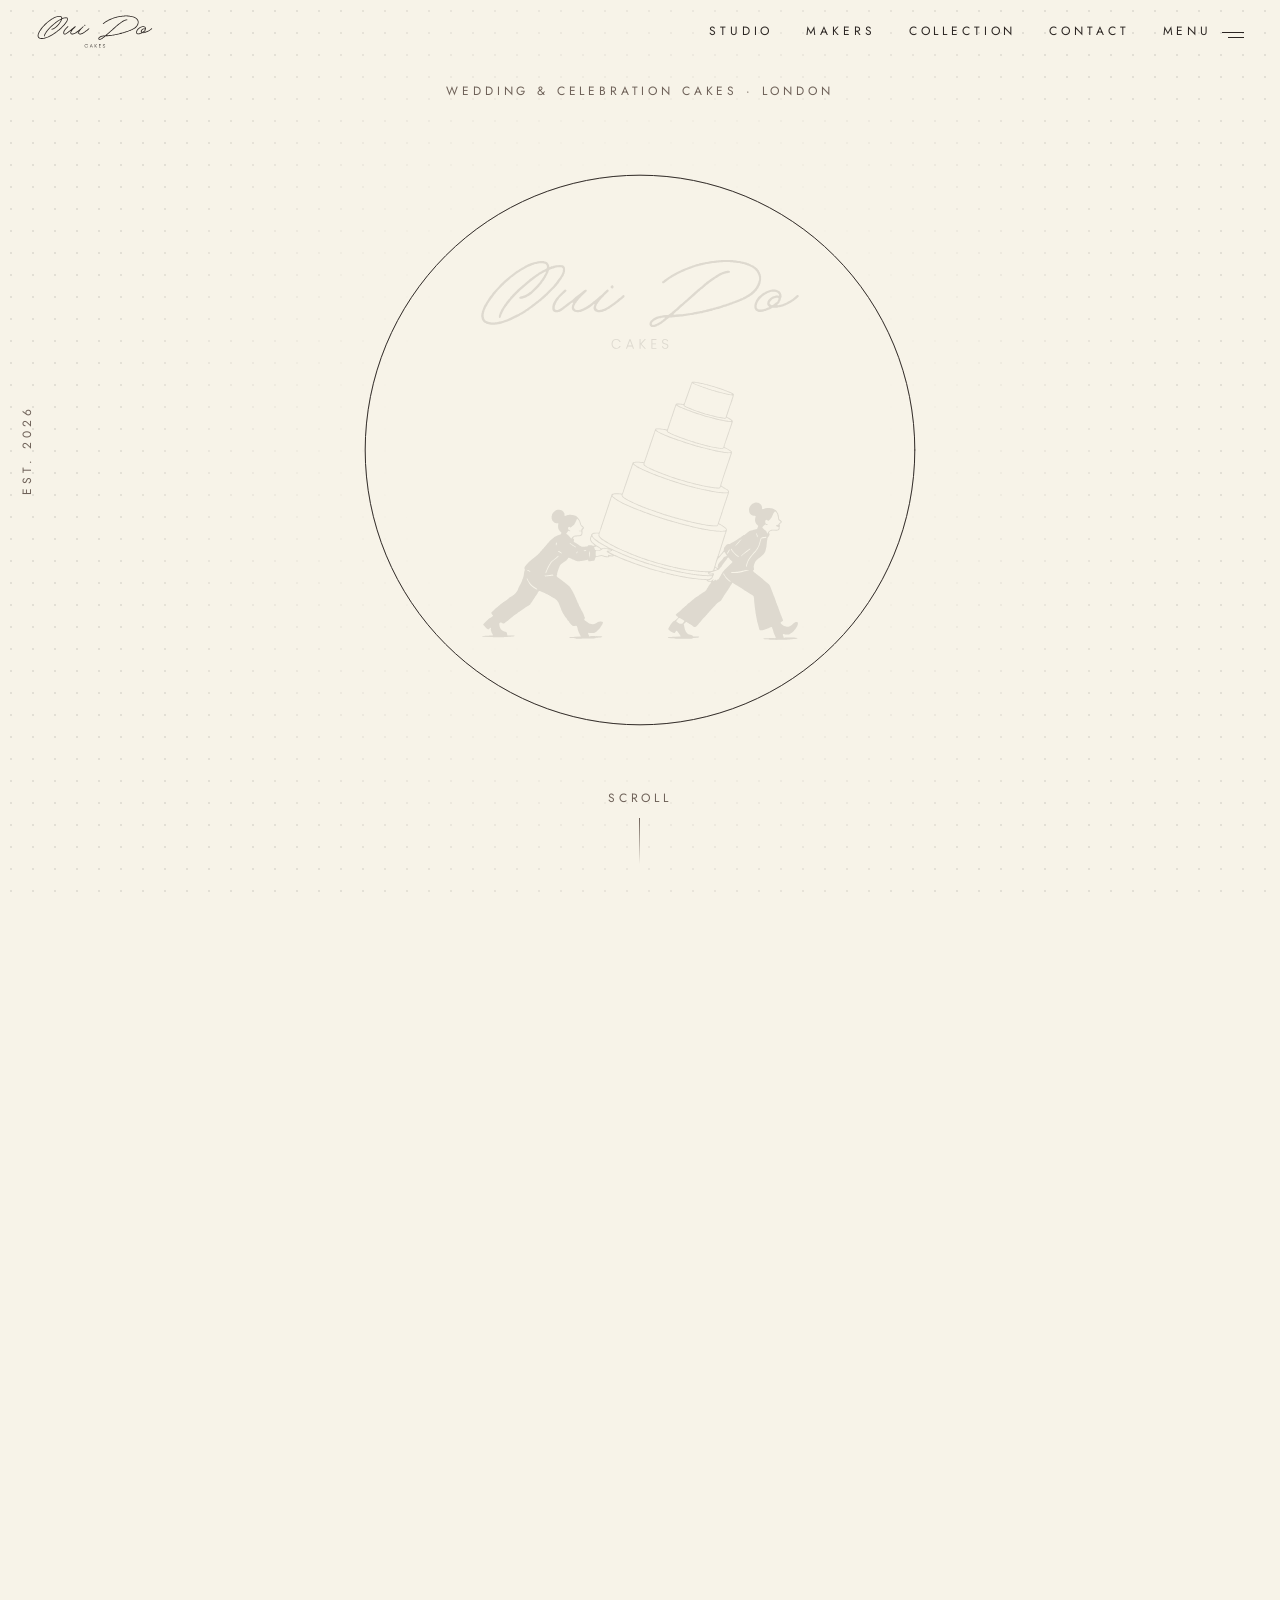
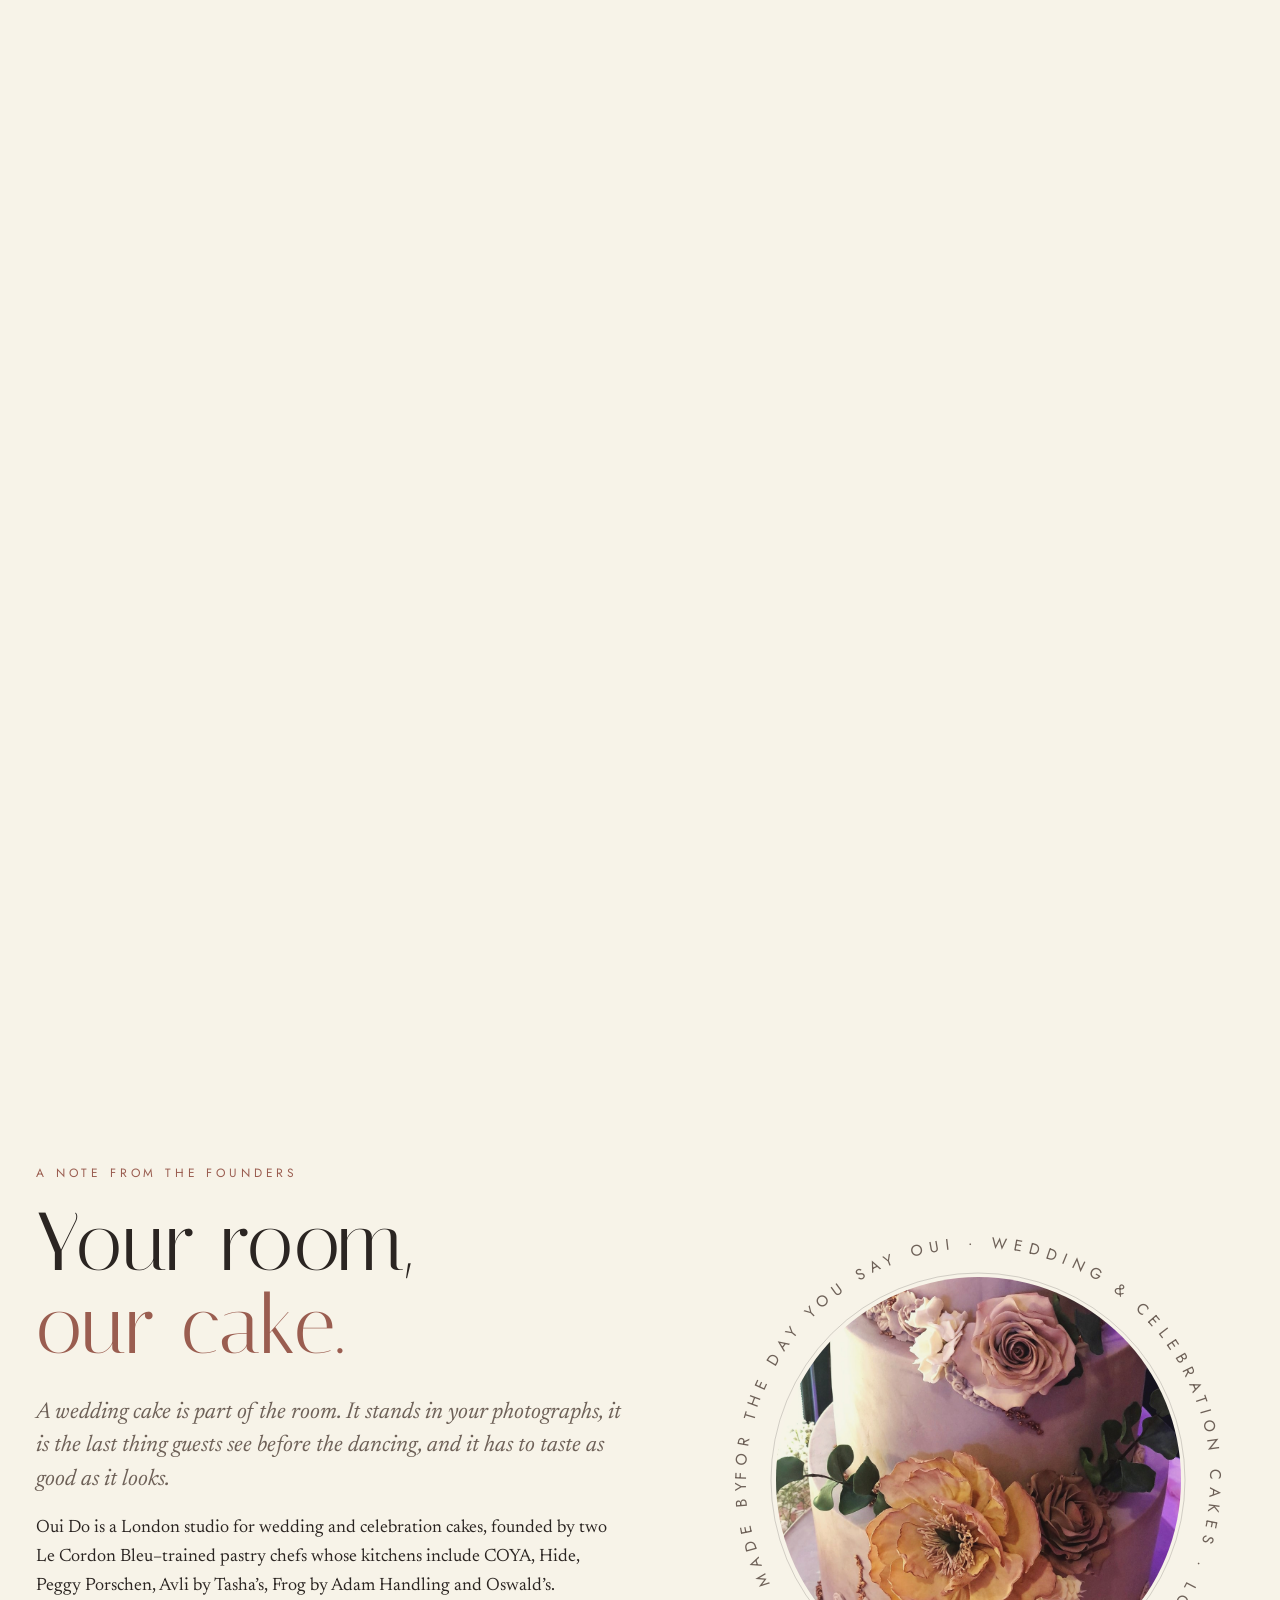
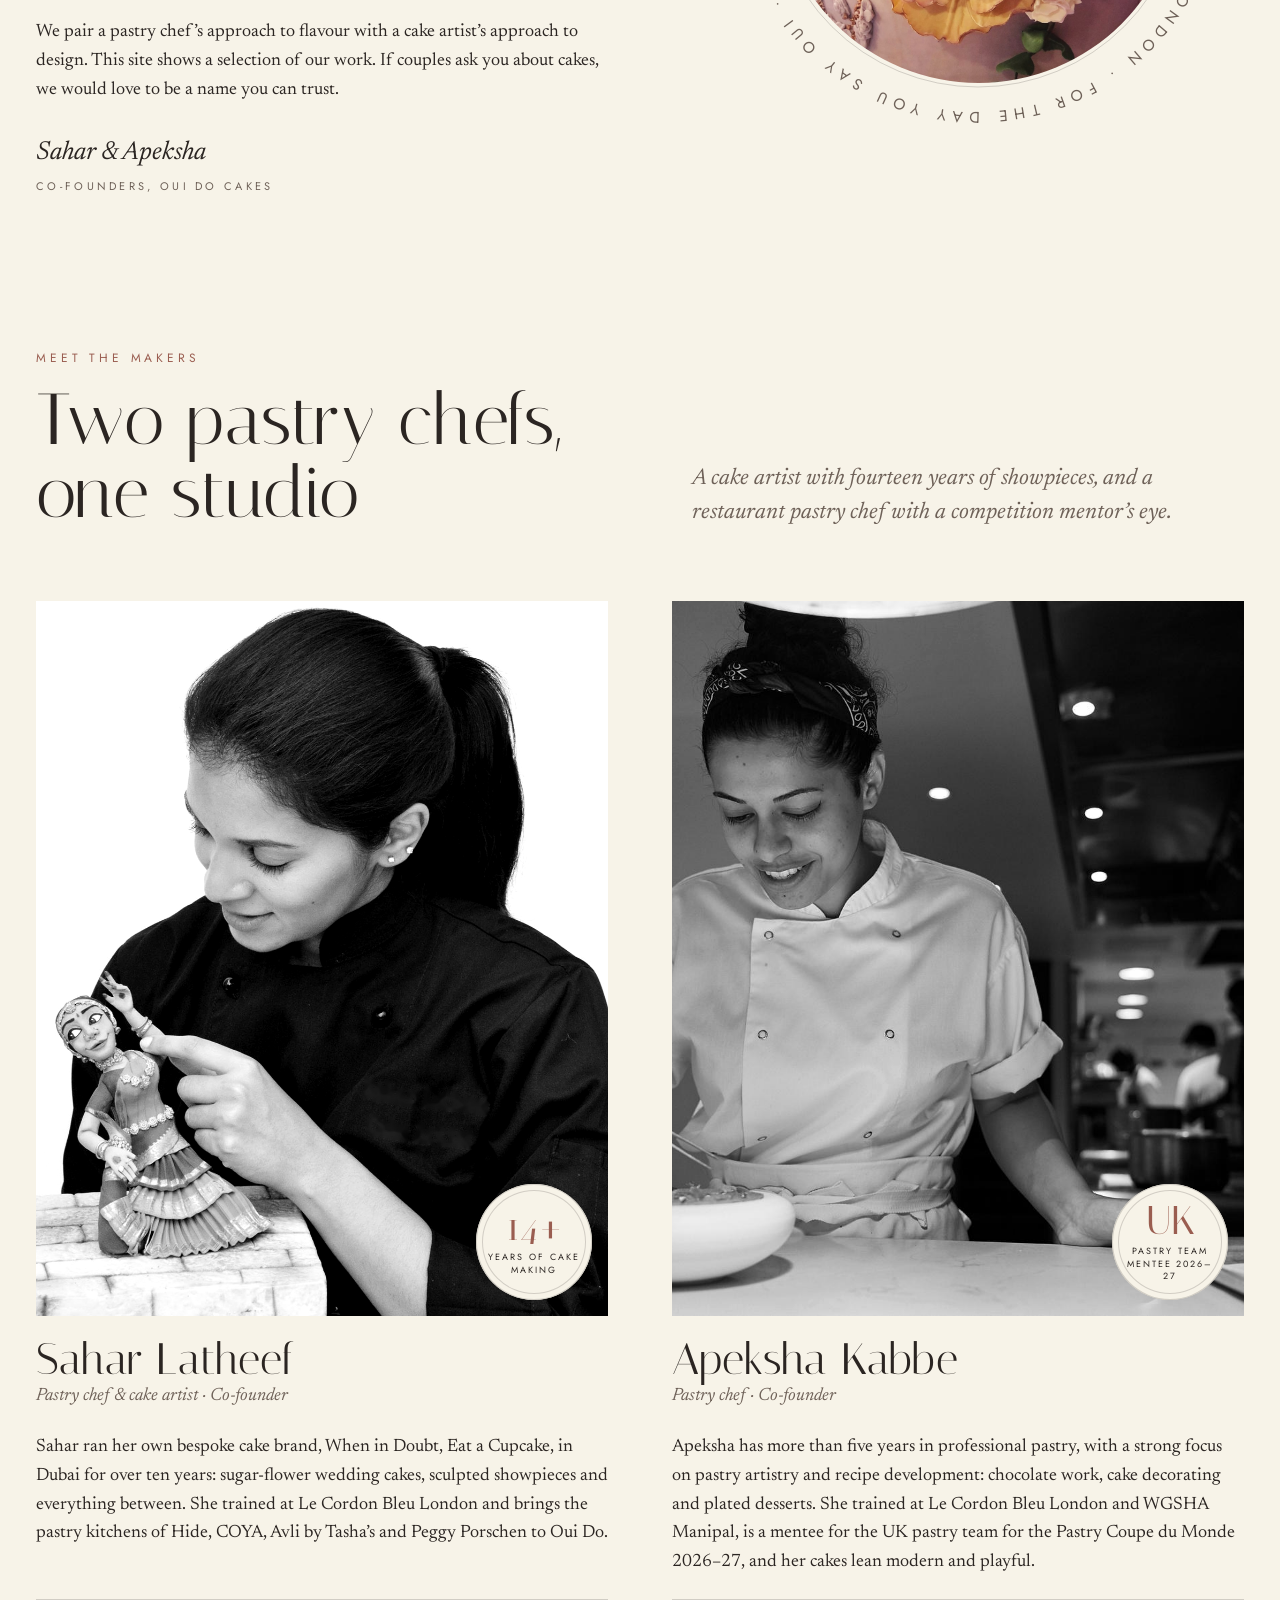
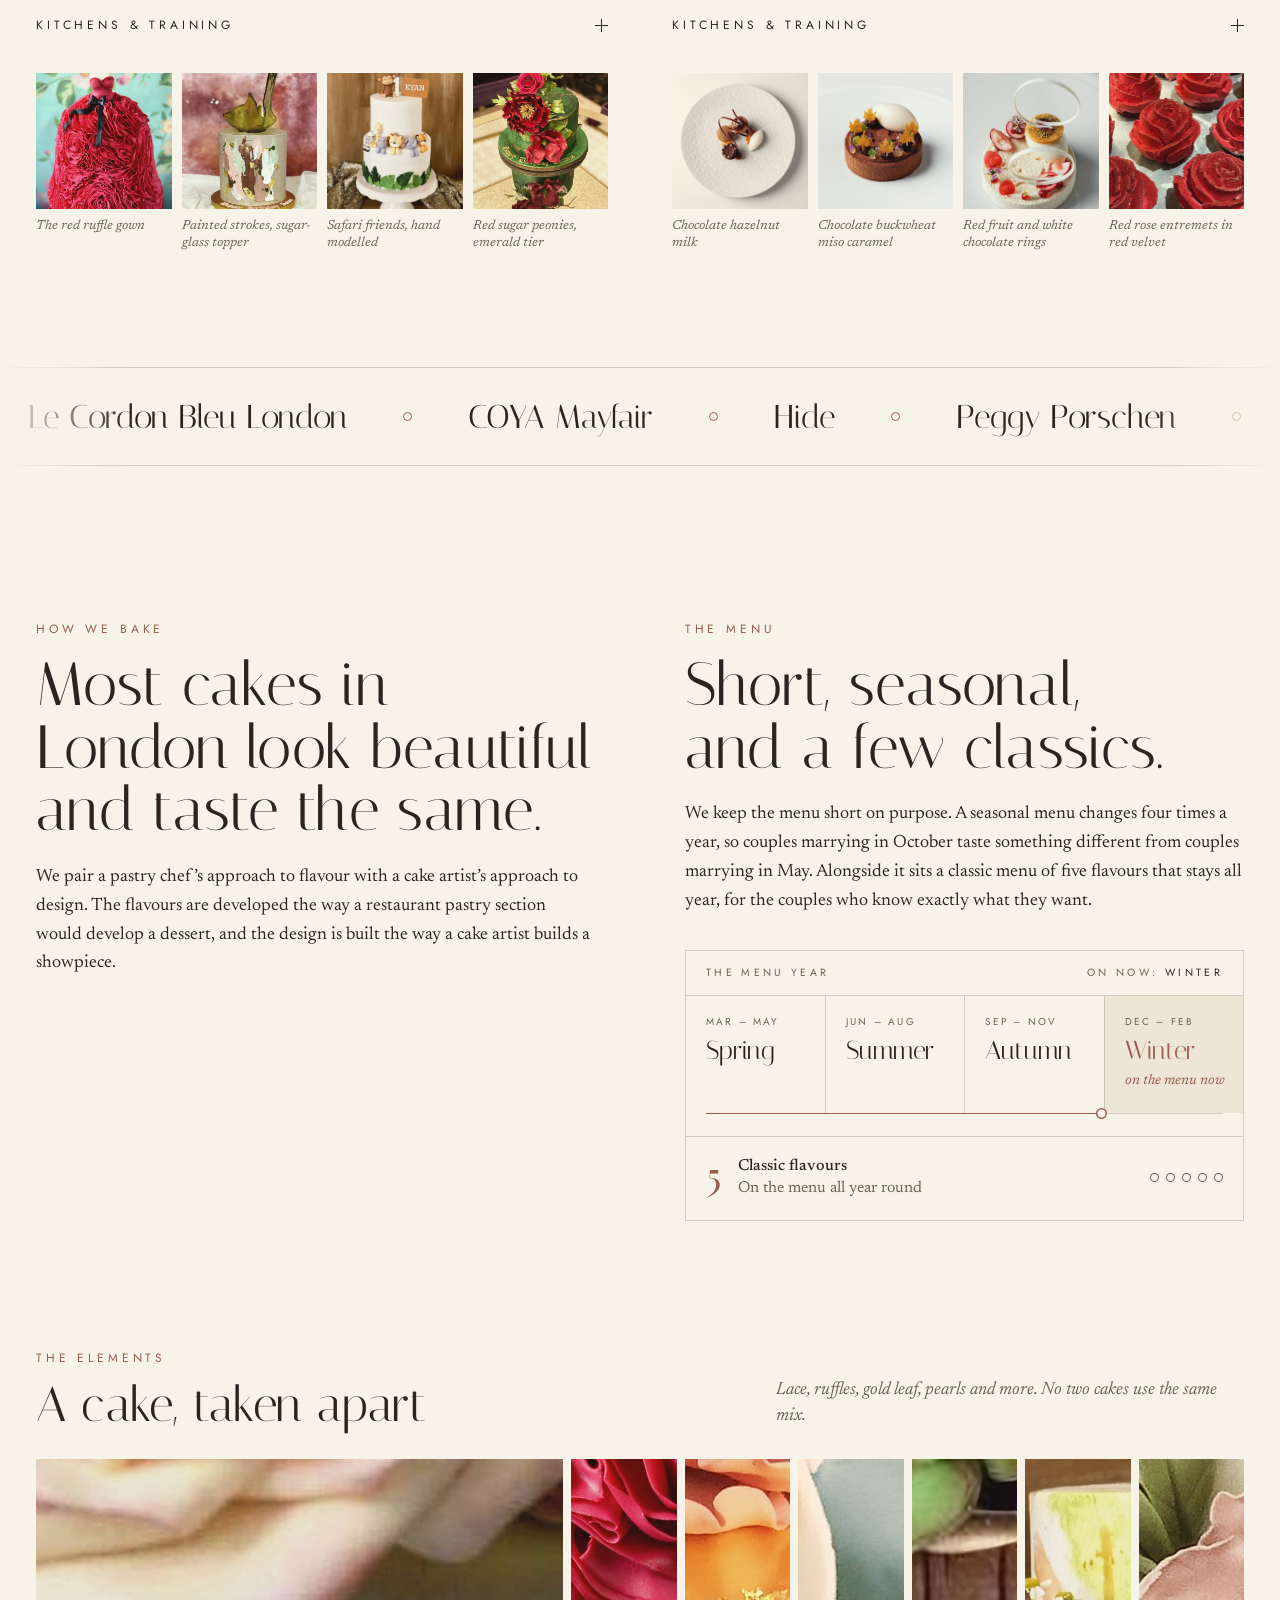
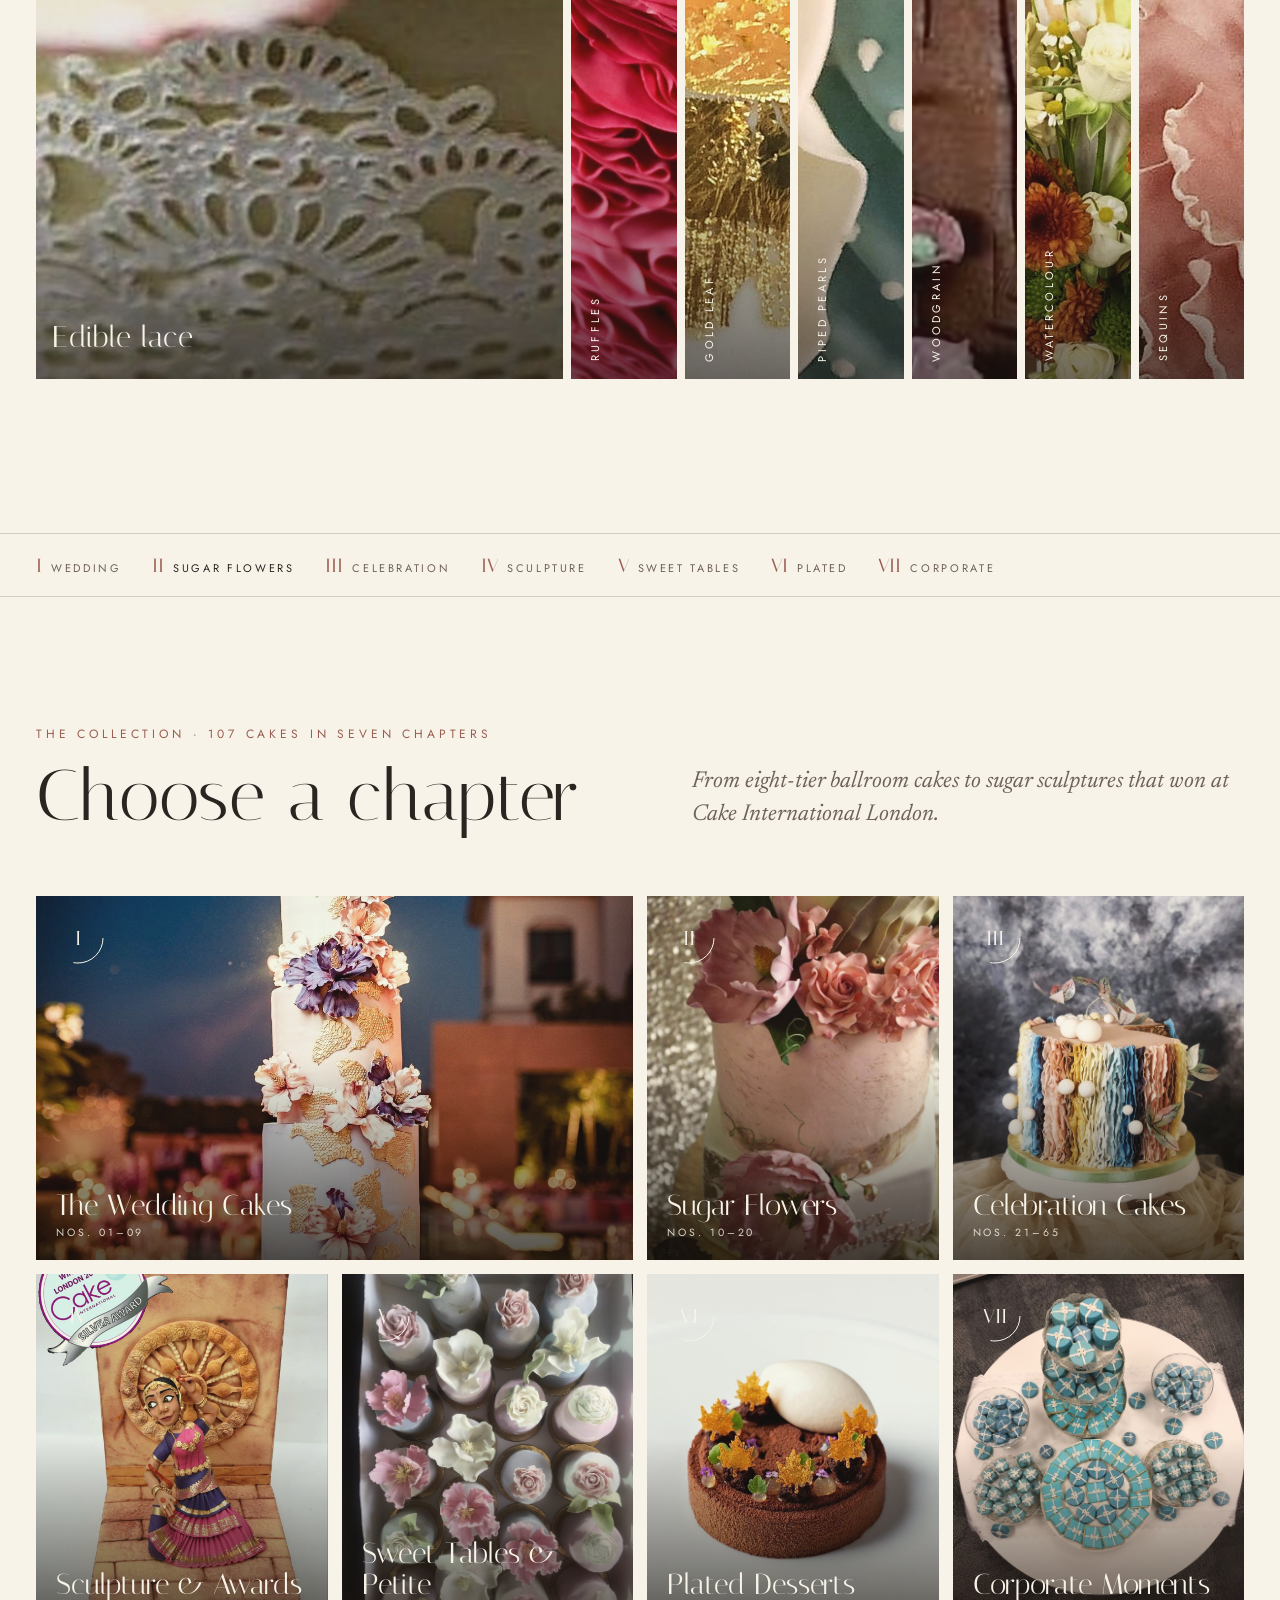
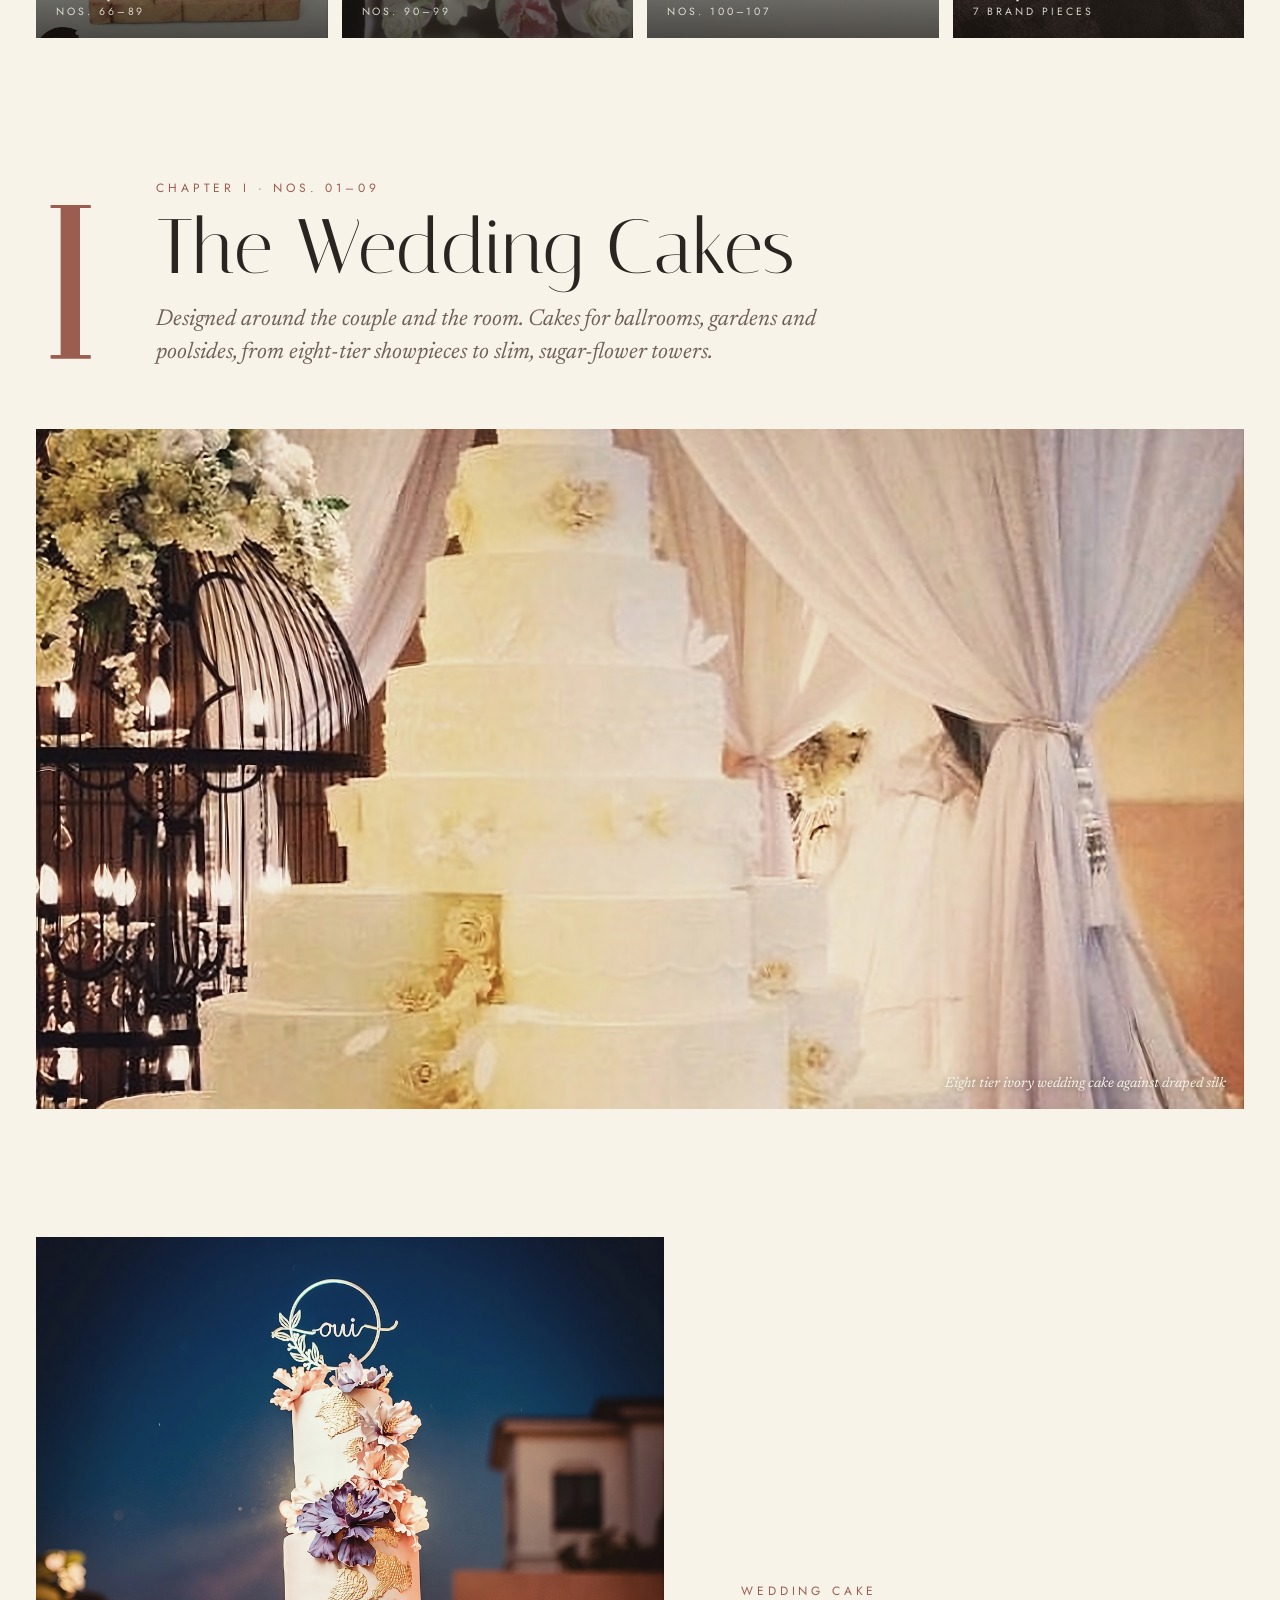
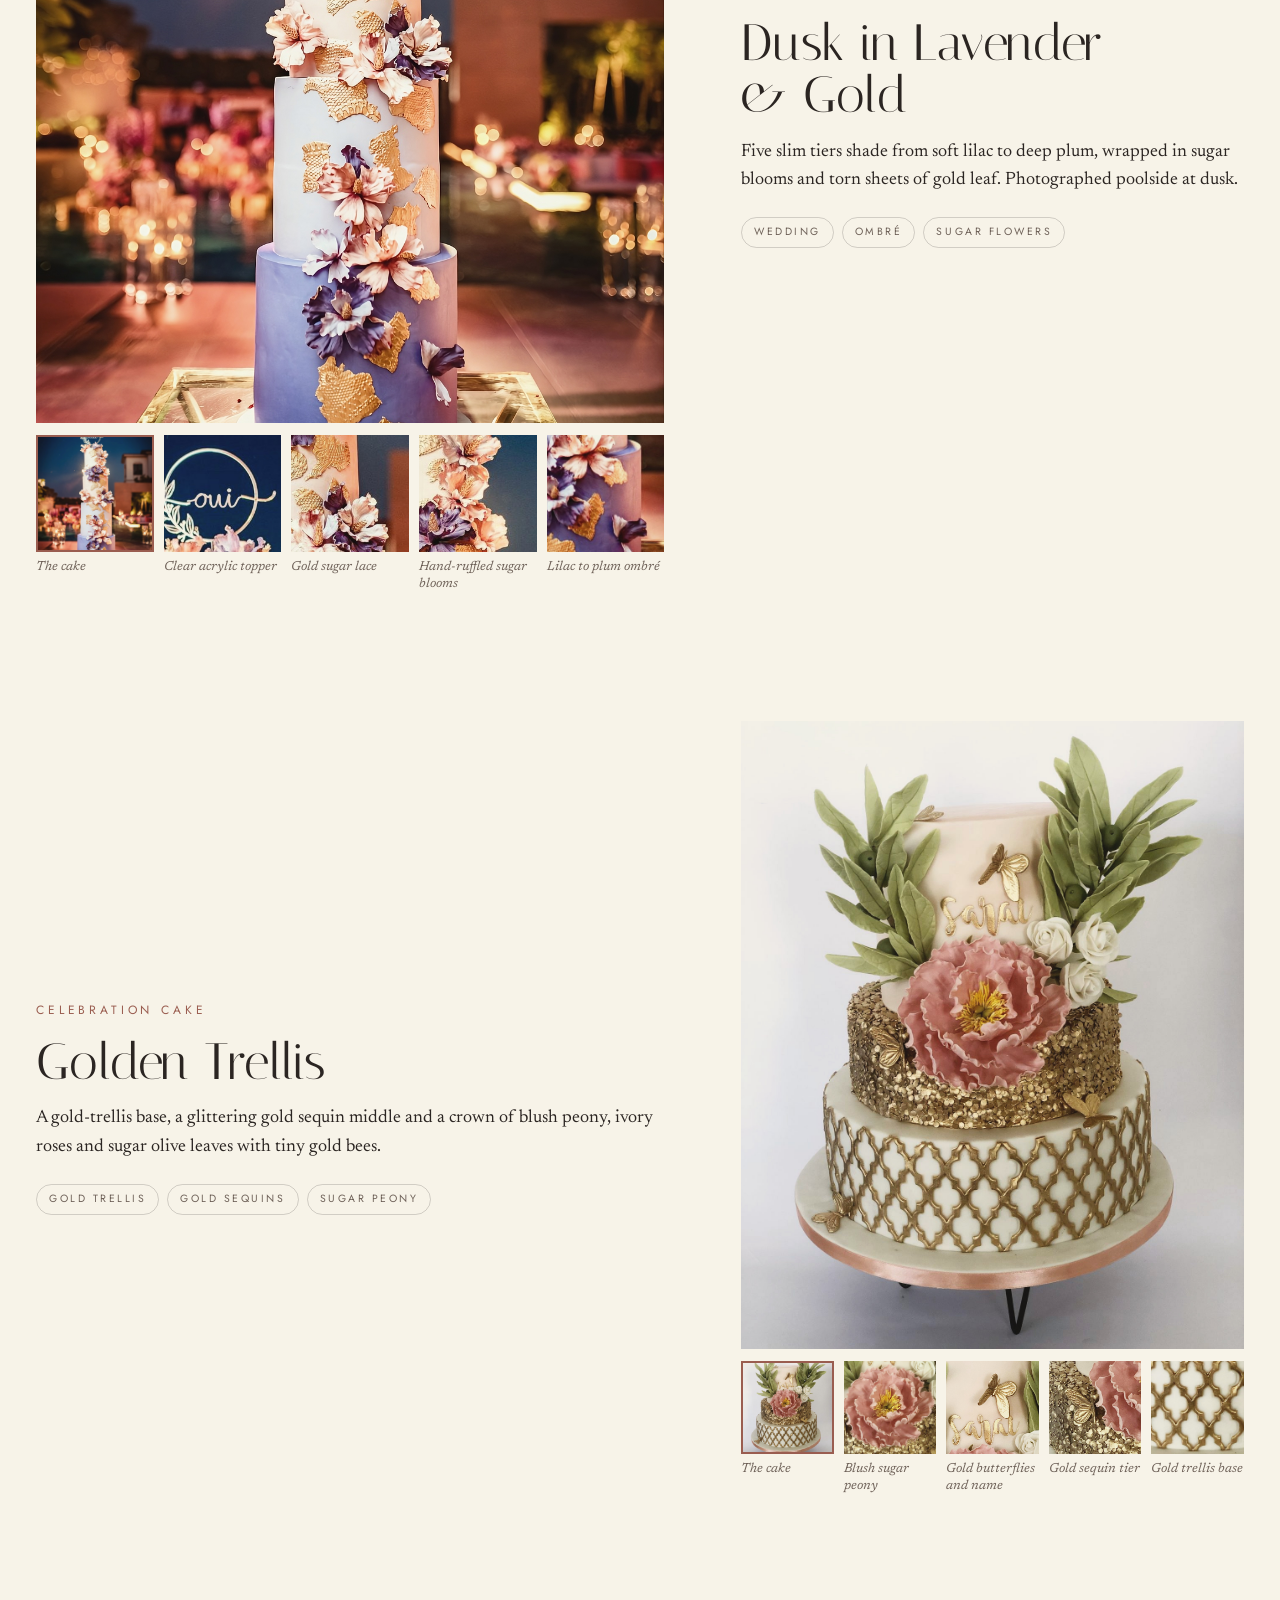
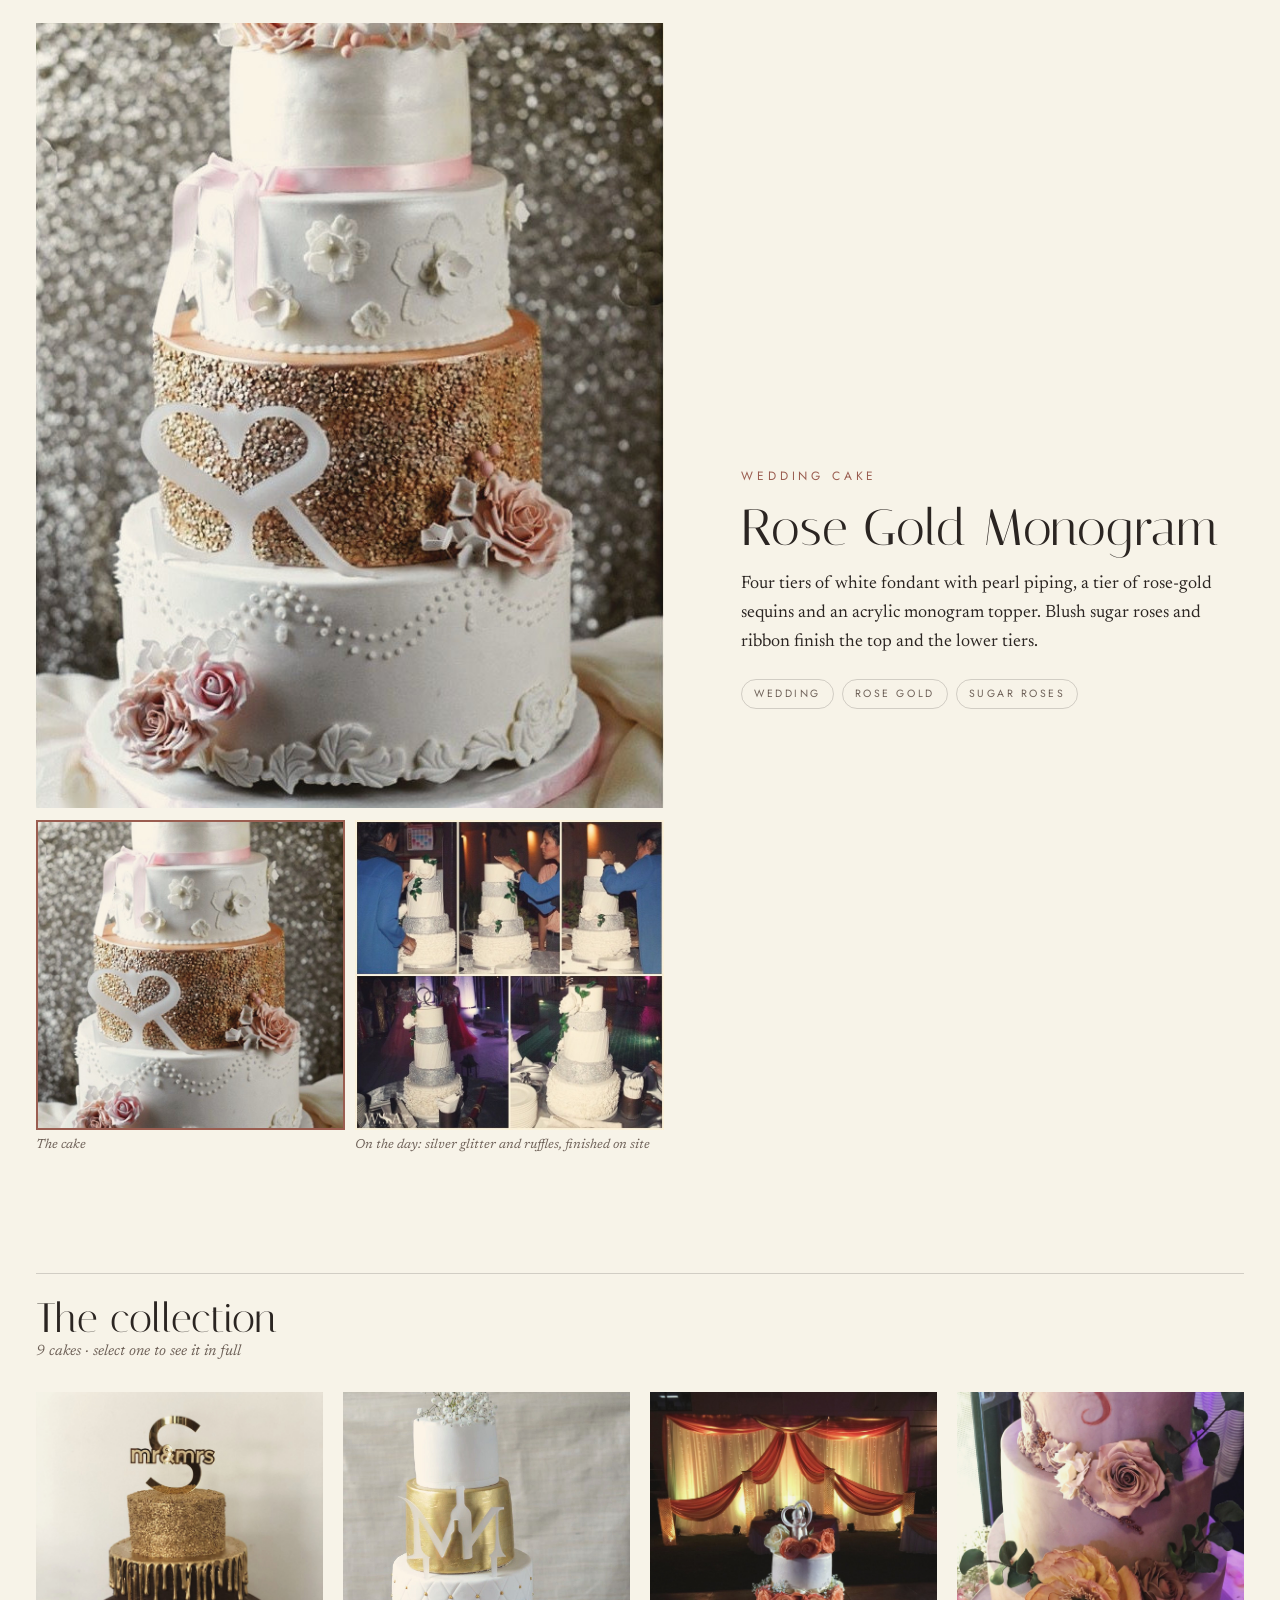
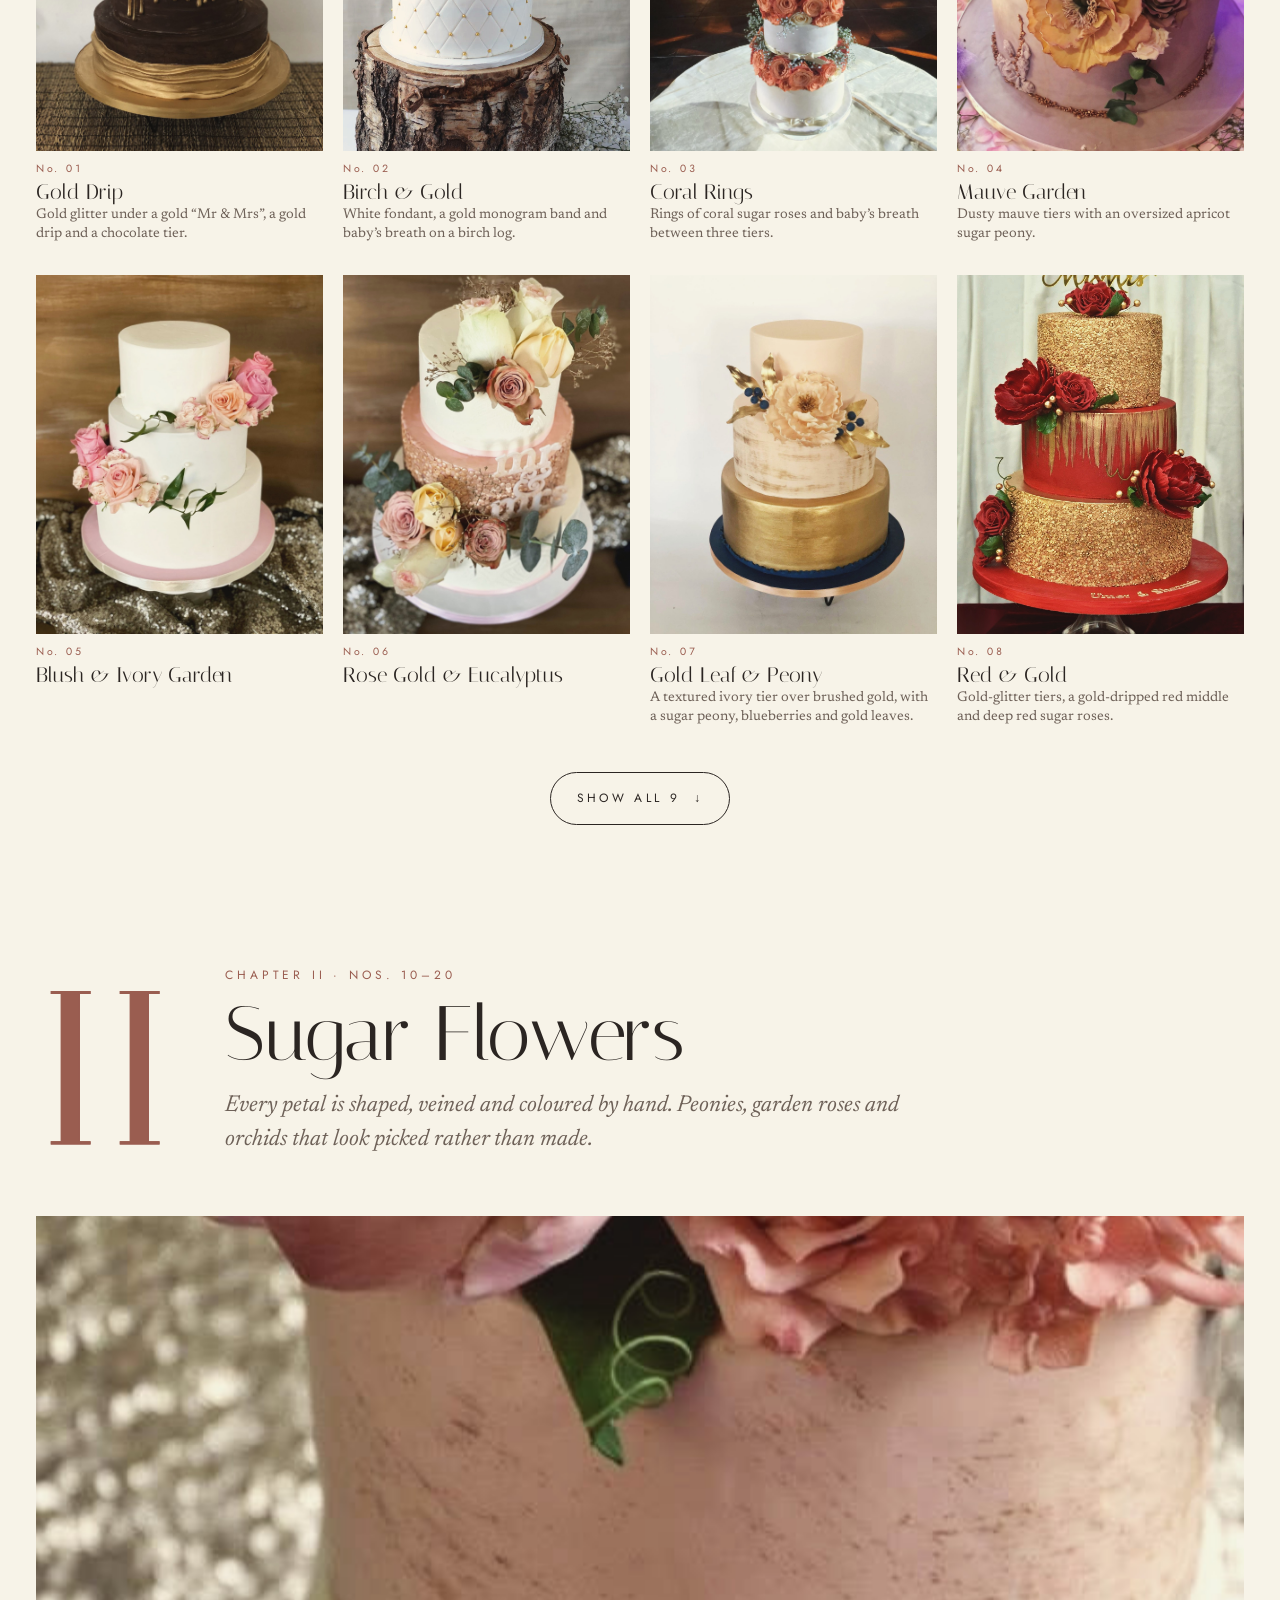
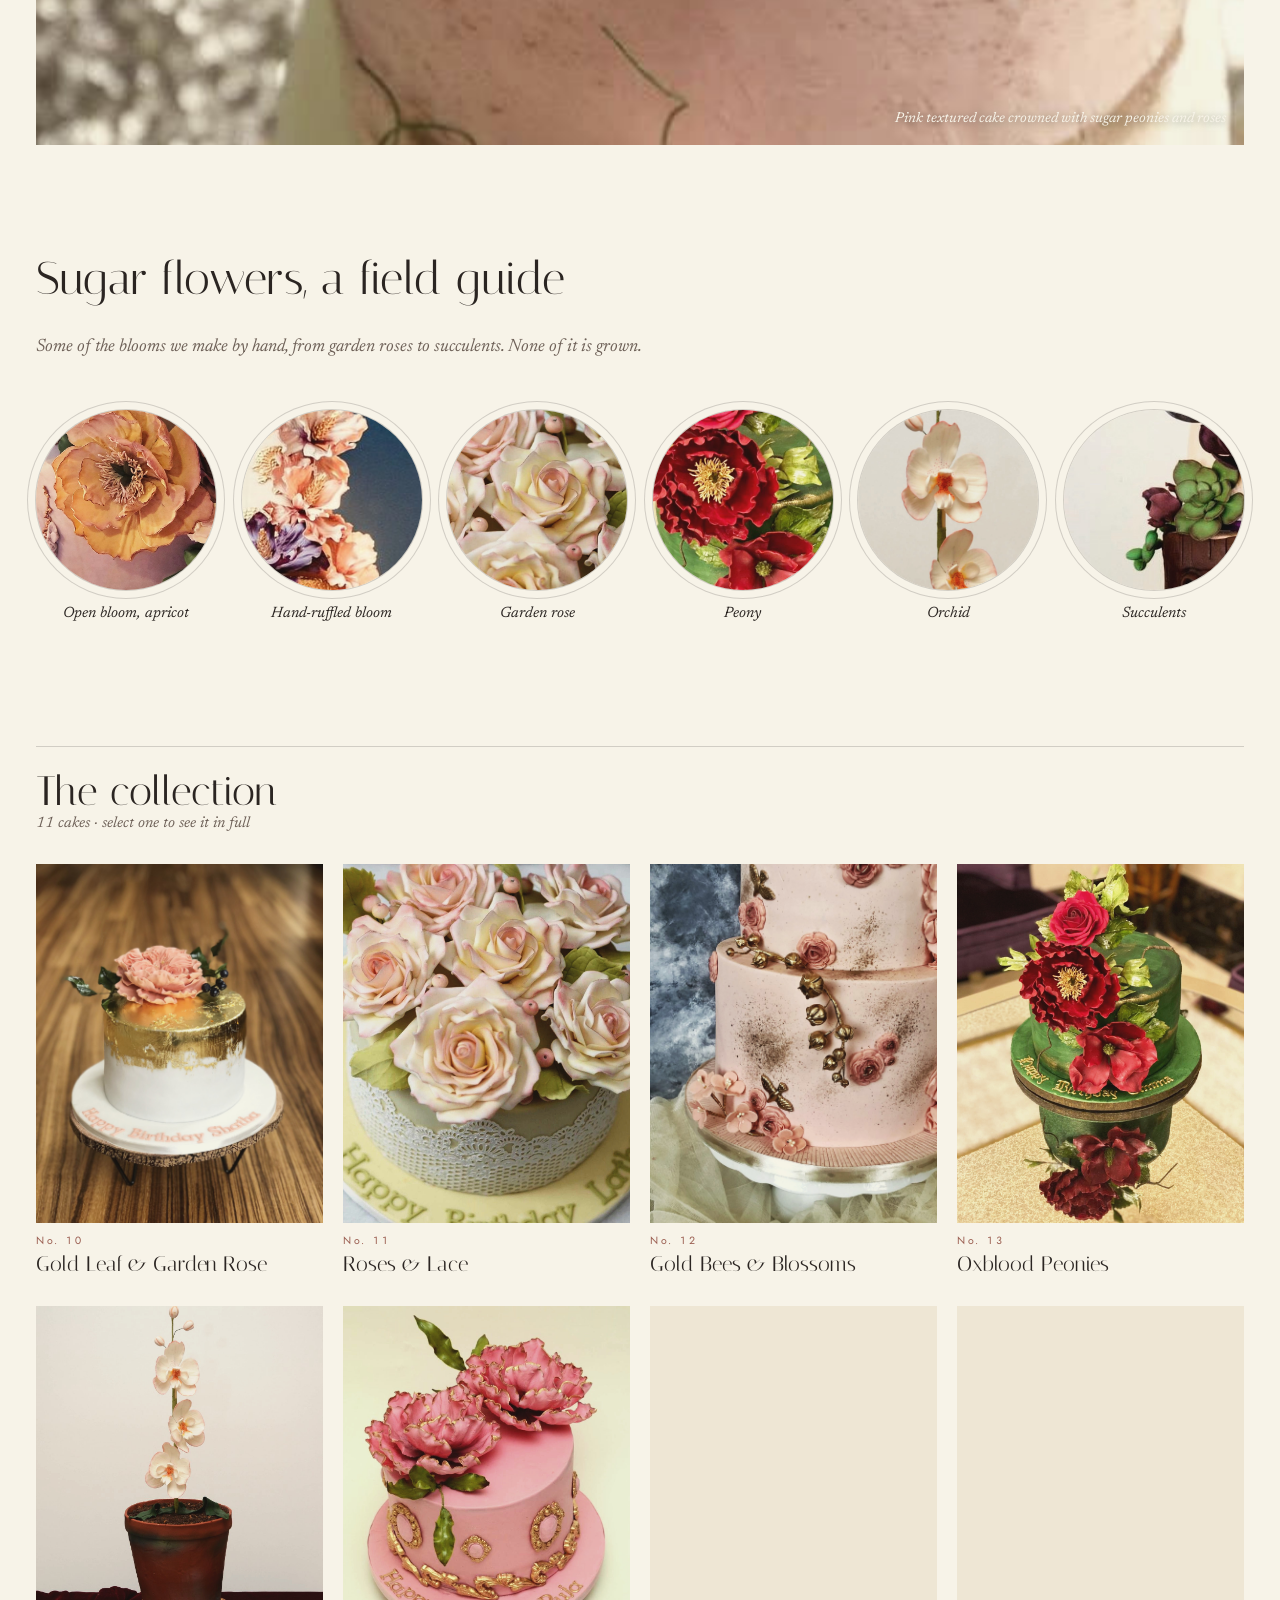
==== index.html @ 4a81fd07 "Add files via upload" ====
<!doctype html>
<html lang="en">
<head>
<meta charset="utf-8">
<meta name="viewport" content="width=device-width,initial-scale=1,viewport-fit=cover">
<title>Oui Do Cakes</title>
<meta property="og:title" content="Oui Do Cakes">
<meta property="og:description" content="Wedding and celebration cakes, London. A pastry chef's approach to flavour with a cake artist's approach to design.">
<meta property="og:image" content="https://www.ouidocakes.com/c27.jpg">
<style>:root{color-scheme:light;padding-top:env(safe-area-inset-top,0px);padding-bottom:env(safe-area-inset-bottom,0px)}body{margin:0}img{max-width:100%}[hidden]{display:none!important}</style>
</head>
<body>

<meta name="claude:viewport-fit-sides" content="cover">
<meta name="description" content="Oui Do Cakes, a London studio for wedding and celebration cakes by Sahar Latheef and Apeksha Kabbe.">
<link rel="preconnect" href="https://fonts.googleapis.com"><link rel="preconnect" href="https://fonts.gstatic.com" crossorigin>
<link href="https://fonts.googleapis.com/css2?family=Italiana&family=Jost:wght@300;400;500&family=Newsreader:ital,opsz,wght@0,6..72,300..500;1,6..72,300..500&display=swap" rel="stylesheet">
<style>
/* Layout: one long, calm scroll led by the logo. The hero pins while the mark pipes itself in line by line; then studio, makers, craft, and seven chapters under a sticky chapter rail; ending at the tasting enquiry. Monoline ink on sugar paper, like the logo. */
:root{
  --paper:#f7f3e8;      /* the logo's ground */
  --paper-2:#eee6d4;    /* fondant shadow */
  --ink:#2b2522;        /* the logo's ink */
  --ink-2:#6e6158;      /* cocoa grey for captions */
  --rose:#9a5d50;       /* piped sugar-rose accent, used sparingly */
  --line:rgba(43,37,34,.18);
  --veil:rgba(247,243,232,.9);
  --display:'Italiana','Didot','Bodoni 72',Georgia,serif;
  --serif:'Newsreader','Iowan Old Style','Palatino Linotype',Georgia,serif;
  --caps:'Jost','Futura','Avenir Next','Helvetica Neue',Arial,sans-serif;
  --nav:64px;
  --ease:cubic-bezier(.22,.7,.2,1);
}
@media (prefers-color-scheme:dark){:root:not([data-theme="light"]){
  --paper:#1b1714;--paper-2:#262019;--ink:#f0e9db;--ink-2:#b2a596;--rose:#d9a091;--line:rgba(240,233,219,.18);--veil:rgba(27,23,20,.9);color-scheme:dark}}
:root[data-theme="dark"]{--paper:#1b1714;--paper-2:#262019;--ink:#f0e9db;--ink-2:#b2a596;--rose:#d9a091;--line:rgba(240,233,219,.18);--veil:rgba(27,23,20,.9);color-scheme:dark}

*{box-sizing:border-box}
html{scroll-behavior:smooth;scroll-padding-top:calc(var(--nav) + 70px + env(safe-area-inset-top,0px))}
body{background:var(--paper);color:var(--ink);font:400 18px/1.6 var(--serif);margin:0;-webkit-font-smoothing:antialiased;overflow-x:hidden}
body::before{content:"";position:fixed;inset:0 0 auto;height:env(safe-area-inset-top,0px);z-index:60;background:var(--paper)}
img{max-width:100%;display:block}
a{color:inherit}
button{font:inherit;color:inherit;background:none;border:0;padding:0;cursor:pointer}
:focus-visible{outline:1.5px solid var(--rose);outline-offset:4px}
h1,h2,h3{font-family:var(--display);font-weight:400;margin:0;text-wrap:balance;letter-spacing:.005em;line-height:1.02}
p{margin:0}
.wrap{max-width:1240px;margin:0 auto;padding-left:max(16px,env(safe-area-inset-left,0px));padding-right:max(16px,env(safe-area-inset-right,0px))}
.caps,.eyebrow{font-family:var(--caps);font-weight:400;font-size:12px;letter-spacing:.32em;text-transform:uppercase}
.eyebrow{color:var(--rose)}
.lede{font-style:italic;font-size:clamp(19px,1.9vw,23px);line-height:1.45;color:var(--ink-2);max-width:34em}
.prose{display:flex;flex-direction:column;gap:1em;max-width:36em}
section{position:relative}
.sec{padding-block:clamp(80px,12vw,160px)}
.rule{height:1px;background:var(--line);border:0;margin:0}
.todo{border-bottom:1px dashed var(--rose);color:var(--rose);font-style:italic}

/* ---------- nav ---------- */
.nav{position:fixed;left:0;right:0;top:0;z-index:50;padding-top:env(safe-area-inset-top,0px);transition:background .4s,border-color .4s;border-bottom:1px solid transparent}
.nav .wrap{height:var(--nav);display:flex;align-items:center;justify-content:space-between;gap:24px}
.nav.solid{background:var(--veil);-webkit-backdrop-filter:blur(10px);backdrop-filter:blur(10px);border-bottom-color:var(--line)}
.mark{display:block;width:118px;color:var(--ink);opacity:0;transform:translateY(-6px);transition:opacity .5s,transform .5s;pointer-events:none}
.nav.solid .mark{opacity:1;transform:none;pointer-events:auto}
.mark svg{width:100%;height:auto;display:block}
.links{display:flex;align-items:center;gap:clamp(18px,2.6vw,38px)}
.links a{text-decoration:none;position:relative;padding-block:6px}
.links a::after{content:"";position:absolute;left:0;right:0;bottom:0;height:1px;background:currentColor;transform:scaleX(0);transform-origin:right;transition:transform .45s var(--ease)}
.links a:hover::after,.links a:focus-visible::after{transform:scaleX(1);transform-origin:left}
.menu-btn{display:flex;align-items:center;gap:10px}
.menu-btn i{display:block;width:22px;height:1px;background:currentColor;position:relative}
.menu-btn i::after{content:"";position:absolute;left:6px;right:0;top:5px;height:1px;background:currentColor;transition:left .3s}
.menu-btn:hover i::after{left:0}
@media (max-width:760px){.links a{display:none}}

/* ---------- menu overlay ---------- */
.menu{position:fixed;inset:0;z-index:70;background:var(--paper);display:grid;grid-template-rows:auto 1fr;opacity:0;visibility:hidden;transition:opacity .45s,visibility .45s;padding-top:env(safe-area-inset-top,0px);padding-bottom:env(safe-area-inset-bottom,0px)}
.menu.open{opacity:1;visibility:visible}
.menu-top{height:var(--nav);display:flex;align-items:center;justify-content:space-between}
.menu-body{display:grid;grid-template-columns:1.3fr 1fr;gap:40px;align-items:center;overflow:auto;padding-block:20px 40px}
.menu ol{list-style:none;margin:0;padding:0;display:flex;flex-direction:column}
.menu li a{display:grid;grid-template-columns:3.2em 1fr auto;align-items:baseline;gap:12px;text-decoration:none;padding:10px 0;border-bottom:1px solid var(--line)}
.menu li a .r{font-family:var(--display);color:var(--rose);font-size:22px}
.menu li a .t{font-family:var(--display);font-size:clamp(26px,3.4vw,42px);line-height:1.1;transition:transform .45s var(--ease)}
.menu li a .c{font-family:var(--caps);font-size:11px;letter-spacing:.28em;color:var(--ink-2)}
.menu li a:hover .t,.menu li a:focus-visible .t{transform:translateX(12px)}
.menu-side{display:flex;flex-direction:column;align-items:center;gap:22px}
.menu-peek{width:min(380px,32vw);aspect-ratio:1;border-radius:50%;overflow:hidden;position:relative;box-shadow:0 0 0 1px var(--line),0 0 0 12px var(--paper),0 0 0 13px var(--line)}
.menu-peek img{position:absolute;inset:0;width:100%;height:100%;object-fit:cover;transition:opacity .5s}
.menu-small{display:flex;gap:28px;flex-wrap:wrap;justify-content:center}
.menu-small a{text-decoration:none}
@media (max-width:760px){.menu-body{grid-template-columns:1fr}.menu-side{display:none}}

/* ---------- hero: the logo pipes itself in ---------- */
.hero{height:calc(var(--vh,1vh)*290)}
.stage{position:sticky;top:0;height:calc(var(--vh,1vh)*100);display:grid;place-items:center;overflow:hidden}
.stage::before{content:"";position:absolute;inset:0;background-image:radial-gradient(circle,var(--line) 0 .7px,transparent 1.1px);background-size:22px 22px;opacity:.55;-webkit-mask-image:radial-gradient(circle at 50% 48%,transparent 0,transparent 30%,#000 70%);mask-image:radial-gradient(circle at 50% 48%,transparent 0,transparent 30%,#000 70%)}
.logo-wrap{position:relative;width:min(70vmin,600px);color:var(--ink);will-change:transform}
.logo{width:100%;height:auto;display:block;overflow:visible}
.logo .ghost{opacity:.12}
.logo .draw use{stroke:currentColor;stroke-width:2.4;stroke-linejoin:round;stroke-linecap:round}
.logo .draw .ring{fill:none;stroke-width:1.6}
.hero-top,.hero-foot{position:absolute;left:0;right:0;text-align:center;display:flex;flex-direction:column;align-items:center;gap:10px}
.hero-top{top:calc(var(--nav) + 18px);color:var(--ink-2)}
.hero-foot{bottom:max(28px,4vh)}
.tagline{font-family:var(--serif);font-style:italic;font-weight:300;font-size:clamp(22px,2.8vw,34px);line-height:1.2}
.cue{display:flex;flex-direction:column;align-items:center;gap:10px;color:var(--ink-2);transition:opacity .4s}
.cue i{display:block;width:1px;height:46px;background:linear-gradient(var(--ink-2),transparent);animation:drip 2.2s var(--ease) infinite;transform-origin:top}
@keyframes drip{0%{transform:scaleY(0)}55%{transform:scaleY(1)}100%{transform:scaleY(1);opacity:0}}
.side-note{position:absolute;top:50%;writing-mode:vertical-rl;color:var(--ink-2);transform:translateY(-50%)}
.side-note.l{left:max(18px,env(safe-area-inset-left,0px));transform:translateY(-50%) rotate(180deg)}
.side-note.r{right:max(18px,env(safe-area-inset-right,0px))}
@media (max-width:760px){.side-note{display:none}.logo-wrap{width:min(84vw,520px)}}

/* ---------- reveal ---------- */
.rv{transition:opacity 1s var(--ease),transform 1s var(--ease)}
.rv.armed{opacity:0;transform:translateY(22px)}

/* ---------- studio ---------- */
.studio{display:grid;grid-template-columns:1.05fr .95fr;gap:clamp(40px,7vw,110px);align-items:center}
.studio h2{font-size:clamp(46px,6.4vw,92px);margin-bottom:28px}
.studio h2 em{font-style:normal;color:var(--rose)}
.sign{font-family:var(--serif);font-style:italic;font-size:26px;margin-top:10px}
.sign small{display:block;font-family:var(--caps);font-style:normal;font-size:11px;letter-spacing:.3em;text-transform:uppercase;color:var(--ink-2);margin-top:4px}
.halo{position:relative;width:100%;max-width:520px;aspect-ratio:1;justify-self:center}
.halo .ph{position:absolute;inset:11%;border-radius:50%;overflow:hidden}
.halo .ph img{width:100%;height:100%;object-fit:cover;object-position:50% 40%;transform:scale(1.06)}
.halo svg{position:absolute;inset:0;width:100%;height:100%;overflow:visible}
.halo text{font-family:var(--caps);font-size:15.5px;letter-spacing:.42em;text-transform:uppercase;fill:var(--ink-2)}
.halo .spin{transform-origin:50% 50%;transform-box:fill-box}
@media (max-width:860px){.studio{grid-template-columns:1fr}}
.marquee{overflow:hidden;border-block:1px solid var(--line);margin-top:clamp(70px,9vw,120px);padding-block:22px;-webkit-mask-image:linear-gradient(90deg,transparent,#000 10%,#000 90%,transparent);mask-image:linear-gradient(90deg,transparent,#000 10%,#000 90%,transparent)}
.marquee .track{display:flex;width:max-content;animation:slide 48s linear infinite}
.marquee:hover .track{animation-play-state:paused}
.marquee span{font-family:var(--display);font-size:clamp(24px,2.6vw,34px);white-space:nowrap;padding-inline:28px;display:flex;align-items:center;gap:56px}
.marquee span::after{content:"";width:7px;height:7px;border:1px solid var(--rose);border-radius:50%}
@keyframes slide{to{transform:translateX(-50%)}}

/* ---------- makers ---------- */
.sec-head{display:flex;justify-content:space-between;align-items:end;gap:30px;flex-wrap:wrap;margin-bottom:clamp(40px,6vw,72px)}
.sec-head h2{font-size:clamp(44px,5.6vw,80px)}
.makers{display:grid;grid-template-columns:1fr 1fr;gap:22px clamp(28px,5vw,72px)}
.maker{display:flex;flex-direction:column;gap:22px;min-width:0}
/* subgrid lines up portrait, name, bio, timeline and photos across both columns */
@supports (grid-template-rows:subgrid){@media (min-width:861px){.maker{display:grid;grid-template-rows:subgrid;grid-row:span 5;align-content:start}.maker>.prose-bio{align-self:start}}}
.portrait{aspect-ratio:4/5;overflow:hidden;background:var(--paper-2);position:relative}
.portrait img{width:100%;height:100%;object-fit:cover;filter:grayscale(1) contrast(1.02);transition:filter 1.2s,transform 1.2s var(--ease)}
.maker:hover .portrait img{filter:grayscale(0);transform:scale(1.03)}
.badge{position:absolute;right:16px;bottom:16px;width:116px;height:116px;border-radius:50%;background:var(--paper);display:grid;place-items:center;text-align:center;box-shadow:inset 0 0 0 1px var(--line),inset 0 0 0 6px var(--paper),inset 0 0 0 7px var(--line)}
.badge b{font-family:var(--display);font-weight:400;font-size:40px;line-height:1;color:var(--rose);display:block}
.badge span{font-family:var(--caps);font-size:9px;letter-spacing:.22em;text-transform:uppercase;line-height:1.4;display:block;margin-top:4px;padding-inline:12px}
.maker h3{font-size:clamp(34px,3.4vw,46px)}
.maker .role{font-style:italic;color:var(--ink-2)}
.timeline{border-top:1px solid var(--line)}
.timeline summary{list-style:none;display:flex;justify-content:space-between;align-items:center;padding-block:16px;cursor:pointer}
.timeline summary::-webkit-details-marker{display:none}
.timeline summary .pm{width:13px;height:13px;position:relative}
.timeline summary .pm::before,.timeline summary .pm::after{content:"";position:absolute;left:0;right:0;top:6px;height:1px;background:currentColor;transition:transform .4s var(--ease)}
.timeline summary .pm::after{transform:rotate(90deg)}
.timeline[open] summary .pm::after{transform:rotate(0)}
.timeline dl{margin:0 0 10px;display:grid;grid-template-columns:5.4em 1fr;animation:fadein .6s var(--ease)}
.timeline dt{font-family:var(--display);color:var(--rose);font-size:19px;padding:12px 0;border-top:1px solid var(--line)}
.timeline dd{margin:0;padding:12px 0;border-top:1px solid var(--line);font-size:16px;line-height:1.45}
.timeline dd b{font-weight:500;display:block}
@keyframes fadein{from{opacity:0;transform:translateY(-6px)}}
.work-strip{display:grid;grid-template-columns:repeat(4,1fr);gap:10px}
.work-strip figure{margin:0;display:flex;flex-direction:column;gap:8px}
.work-strip .im{aspect-ratio:1;overflow:hidden;background:var(--paper-2)}
.work-strip img{width:100%;height:100%;object-fit:cover;transition:transform .9s var(--ease)}
.work-strip figure:hover img{transform:scale(1.06)}
.work-strip figcaption{font-size:13px;line-height:1.35;color:var(--ink-2);font-style:italic}
@media (max-width:860px){.makers{grid-template-columns:1fr;row-gap:clamp(56px,10vw,80px)}}
@media (max-width:480px){.work-strip{grid-template-columns:repeat(2,1fr)}}

/* ---------- craft ---------- */
.craft{display:grid;grid-template-columns:1fr 1fr;gap:clamp(40px,7vw,110px);align-items:start}
.craft h2{font-size:clamp(40px,4.8vw,68px);margin:14px 0 22px}
.craft-col{display:flex;flex-direction:column;min-width:0}
/* menu card: a year of seasonal menus on a printed-card strip, today's place marked */
.mcard{margin-top:34px;border:1px solid var(--line);background:var(--paper)}
.mc-head{display:flex;justify-content:space-between;align-items:baseline;gap:12px;padding:14px 20px;border-bottom:1px solid var(--line);color:var(--ink-2)}
.mc-head b{font-weight:400;color:var(--ink)}
.mc-row{display:grid;grid-template-columns:repeat(4,minmax(0,1fr))}
.mc-s{display:flex;flex-direction:column;gap:6px;padding:18px 14px 20px 20px;border-left:1px solid var(--line);position:relative;transition:background .5s}
.mc-s:first-child{border-left:0}
.mc-s small{font-family:var(--caps);font-size:10px;letter-spacing:.22em;text-transform:uppercase;color:var(--ink-2);font-variant-numeric:tabular-nums}
.mc-s b{font-family:var(--display);font-weight:400;font-size:clamp(20px,2vw,26px);line-height:1.1;transition:color .5s}
.mc-s i{font-style:italic;font-size:14px;color:var(--rose);opacity:0;transform:translateY(4px);transition:opacity .6s .9s,transform .6s .9s}
.mc-s.now{background:var(--paper-2)}
.mc-s.now b{color:var(--rose)}
.mcard.in .mc-s.now i{opacity:1;transform:none}
.mc-track{position:relative;height:1px;background:var(--line);margin:0 20px}
.mc-fill{position:absolute;left:0;top:0;height:1px;width:0;background:var(--rose);transition:width 1.8s var(--ease)}
.mc-dot{position:absolute;top:-5px;left:0;width:11px;height:11px;margin-left:-5px;border-radius:50%;background:var(--paper);box-shadow:inset 0 0 0 1.5px var(--rose);transition:left 1.8s var(--ease)}
.mc-classic{display:flex;align-items:center;gap:16px;padding:18px 20px 20px;margin-top:22px;border-top:1px solid var(--line)}
.mc-classic .n{font-family:var(--display);font-size:46px;line-height:.9;color:var(--rose)}
.mc-classic p{font-size:16px;line-height:1.4;color:var(--ink-2)}
.mc-classic p b{display:block;font-weight:500;color:var(--ink)}
.mc-pips{margin-left:auto;display:flex;gap:7px}
.mc-pips span{width:9px;height:9px;border-radius:50%;box-shadow:inset 0 0 0 1px var(--ink-2)}
@media (max-width:520px){.mc-row{grid-template-columns:repeat(2,minmax(0,1fr))}.mc-s:nth-child(3){border-left:0}.mc-s:nth-child(n+3){border-top:1px solid var(--line)}.mc-track{display:none}.mc-classic{margin-top:0}.mc-pips{display:none}}
@media (max-width:860px){.craft{grid-template-columns:1fr}}
.elements-head{display:flex;justify-content:space-between;align-items:end;gap:24px;flex-wrap:wrap;margin:clamp(80px,10vw,130px) 0 30px}
.elements-head h3{font-size:clamp(34px,3.8vw,52px)}
.tex{display:flex;gap:8px;height:clamp(340px,42vw,520px)}
.tex button{flex:1;position:relative;overflow:hidden;min-width:0;background:var(--paper-2);transition:flex .8s var(--ease);text-align:left}
.tex button img{position:absolute;inset:0;width:100%;height:100%;object-fit:cover;transition:transform 1.2s var(--ease)}
.tex button::after{content:"";position:absolute;inset:0;background:linear-gradient(0deg,rgba(20,15,12,.6),transparent 45%)}
.tex button span{position:absolute;z-index:1;left:16px;bottom:18px;color:#f7f3e8;font-family:var(--caps);font-size:11px;letter-spacing:.3em;text-transform:uppercase;writing-mode:vertical-rl;transform:rotate(180deg);transition:all .6s var(--ease);white-space:nowrap}
.tex button.on{flex:5}
.tex button.on span{writing-mode:horizontal-tb;transform:none;font-family:var(--display);font-size:30px;letter-spacing:.02em;text-transform:none}
.tex button.on img{transform:scale(1.04)}
@media (max-width:640px){.tex{height:auto;overflow-x:auto;scroll-snap-type:x mandatory;padding-bottom:8px}.tex button,.tex button.on{flex:0 0 72%;height:340px;scroll-snap-align:start}.tex button span{writing-mode:horizontal-tb;transform:none;font-family:var(--display);font-size:26px;letter-spacing:0;text-transform:none}}

/* ---------- collection index ---------- */
.collection{border-top:1px solid var(--line)}
.rail{position:sticky;top:calc(var(--nav) + env(safe-area-inset-top,0px));z-index:40;background:var(--veil);-webkit-backdrop-filter:blur(10px);backdrop-filter:blur(10px);border-bottom:1px solid var(--line)}
.rail .wrap{display:flex;gap:clamp(14px,2.4vw,34px);overflow-x:auto;scrollbar-width:none;position:relative}
.rail .wrap::-webkit-scrollbar{display:none}
.rail a{flex:none;display:flex;align-items:baseline;gap:9px;text-decoration:none;padding:17px 0 15px;color:var(--ink-2);transition:color .3s;position:relative}
.rail a i{font-style:normal;font-family:var(--display);font-size:19px;color:var(--rose)}
.rail a span{font-family:var(--caps);font-size:11px;letter-spacing:.24em;text-transform:uppercase}
.rail a.on{color:var(--ink)}
.rail a::after{content:"";position:absolute;left:0;right:0;bottom:-1px;height:1.5px;background:var(--rose);transform:scaleX(0);transition:transform .5s var(--ease)}
.rail a.on::after{transform:scaleX(1)}
.index{display:grid;grid-template-columns:repeat(4,1fr);gap:14px;margin-top:clamp(40px,5vw,64px)}
.index a{position:relative;display:block;aspect-ratio:4/5;overflow:hidden;text-decoration:none;background:var(--paper-2);color:#f7f3e8}
.index a:first-child{grid-column:span 2;aspect-ratio:auto}
.index img{position:absolute;inset:0;width:100%;height:100%;object-fit:cover;transition:transform 1.4s var(--ease)}
.index a::after{content:"";position:absolute;inset:0;background:linear-gradient(0deg,rgba(18,13,10,.72),rgba(18,13,10,0) 55%)}
.index a:hover img{transform:scale(1.05)}
.index .ix{position:absolute;z-index:1;left:20px;right:20px;bottom:18px;display:flex;flex-direction:column;gap:4px}
.index .ix b{font-family:var(--display);font-weight:400;font-size:clamp(24px,2.3vw,32px);line-height:1.05}
.index .ix small{font-family:var(--caps);font-size:10.5px;letter-spacing:.28em;text-transform:uppercase;opacity:.85}
.index .rn{position:absolute;z-index:1;top:16px;left:16px;width:52px;height:52px;display:grid;place-items:center;font-family:var(--display);font-size:20px}
.index .rn svg{position:absolute;inset:0;width:100%;height:100%}
.index .rn circle{fill:none;stroke:#f7f3e8;stroke-width:1;stroke-dasharray:1 1;stroke-dashoffset:.72;transition:stroke-dashoffset .9s var(--ease)}
.index a:hover .rn circle,.index a:focus-visible .rn circle{stroke-dashoffset:0}
@media (max-width:860px){.index{grid-template-columns:repeat(2,1fr)}.index a:first-child{aspect-ratio:8/5}}

/* ---------- chapters ---------- */
.chapter{padding-block:clamp(90px,11vw,150px) 0}
.ch-head{display:grid;grid-template-columns:auto 1fr;gap:clamp(20px,4vw,60px);align-items:end;margin-bottom:clamp(36px,5vw,60px)}
.ch-num{font-family:var(--display);font-size:clamp(110px,17vw,240px);line-height:.78;color:transparent;-webkit-text-stroke:1px var(--rose);background:linear-gradient(to top,var(--rose) 50%,transparent 50%);background-size:100% 200%;background-position:0 0;-webkit-background-clip:text;background-clip:text;transition:background-position 1.6s var(--ease)}
.ch-head.in .ch-num{background-position:0 100%}
.ch-head h2{font-size:clamp(44px,6vw,88px);margin:10px 0 16px}
.ch-head .lede{max-width:30em}
@media (max-width:640px){.ch-head{grid-template-columns:1fr;gap:0}.ch-num{font-size:120px}}
.cover{margin:0;position:relative;aspect-ratio:16/7;overflow:hidden;background:var(--paper-2)}
.cover .par{position:absolute;left:0;right:0;top:-12%;height:124%;will-change:transform}
.cover img{width:100%;height:100%;object-fit:cover}
.cover.sq{aspect-ratio:16/9}.cover.sq img{object-position:50% 42%}
.cover figcaption{position:absolute;right:18px;bottom:14px;color:#f7f3e8;font-style:italic;font-size:14px;text-shadow:0 1px 8px rgba(0,0,0,.5)}
@media (max-width:640px){.cover{aspect-ratio:4/3}}

.story{display:grid;grid-template-columns:1.25fr 1fr;gap:clamp(30px,6vw,90px);align-items:center;margin-top:clamp(80px,10vw,130px)}
.story.flip .story-media{order:2}
.story-media{display:flex;flex-direction:column;gap:12px;min-width:0}
.story-main{position:relative;aspect-ratio:4/5;overflow:hidden;background:var(--paper-2)}
.story-main.wide{aspect-ratio:5/4}
.story-main img{position:absolute;inset:0;width:100%;height:100%;object-fit:cover;transition:opacity .7s var(--ease),transform 1.6s var(--ease)}
.story-main img.b{opacity:0}
.story-main.swap img.a{opacity:0}
.story-main.swap img.b{opacity:1}
.dets{display:grid;grid-template-columns:repeat(var(--n,4),1fr);gap:10px}
.dets button{display:flex;flex-direction:column;gap:7px;text-align:left;min-width:0}
.dets .im{aspect-ratio:1;overflow:hidden;background:var(--paper-2);position:relative}
.dets .im::after{content:"";position:absolute;inset:0;box-shadow:inset 0 0 0 0 var(--rose);transition:box-shadow .4s}
.dets button[aria-pressed="true"] .im::after{box-shadow:inset 0 0 0 2px var(--rose)}
.dets img{width:100%;height:100%;object-fit:cover;transition:transform .8s var(--ease)}
.dets button:hover img{transform:scale(1.07)}
.dets small{font-size:13px;line-height:1.3;font-style:italic;color:var(--ink-2)}
.dets small b{font-style:normal;font-family:var(--display);color:var(--rose);font-weight:400;margin-right:4px;font-size:15px}
.story-text{display:flex;flex-direction:column;gap:16px;min-width:0}
.story-text h3{font-size:clamp(36px,4vw,58px)}
.tags{list-style:none;margin:6px 0 0;padding:0;display:flex;flex-wrap:wrap;gap:8px}
.tags li{font-family:var(--caps);font-size:10.5px;letter-spacing:.24em;text-transform:uppercase;border:1px solid var(--line);border-radius:999px;padding:6px 12px;color:var(--ink-2)}
.award{display:flex;align-items:center;gap:14px}
.award .medal{width:64px;height:64px;border-radius:50%;display:grid;place-items:center;font-family:var(--display);font-size:13px;letter-spacing:.06em;box-shadow:inset 0 0 0 1px var(--rose),inset 0 0 0 5px var(--paper),inset 0 0 0 6px var(--rose);color:var(--rose)}
.award span{font-family:var(--caps);font-size:11px;letter-spacing:.24em;text-transform:uppercase;color:var(--ink-2);line-height:1.6}
@media (max-width:860px){.story{grid-template-columns:1fr}.story.flip .story-media{order:0}}
@media (max-width:480px){.dets{grid-template-columns:repeat(min(var(--n,4),3),1fr)}}

.specimens{display:grid;grid-template-columns:repeat(6,1fr);gap:clamp(12px,2vw,28px);margin-top:clamp(70px,9vw,110px)}
.specimens h3{grid-column:1/-1;font-size:clamp(32px,3.6vw,48px);margin-bottom:6px}
.specimens > p{grid-column:1/-1;margin-bottom:22px;color:var(--ink-2);font-style:italic}
.spec{margin:0;display:flex;flex-direction:column;align-items:center;gap:12px;text-align:center}
.spec .im{width:100%;aspect-ratio:1;border-radius:50%;overflow:hidden;position:relative;box-shadow:0 0 0 1px var(--line),0 0 0 8px var(--paper),0 0 0 9px var(--line);transition:box-shadow .6s}
.spec:hover .im{box-shadow:0 0 0 1px var(--rose),0 0 0 8px var(--paper),0 0 0 9px var(--rose)}
.spec img{width:100%;height:100%;object-fit:cover;transition:transform 1.2s var(--ease)}
.spec:hover img{transform:scale(1.08) rotate(6deg)}
.spec figcaption{font-style:italic;font-size:15px}
@media (max-width:760px){.specimens{grid-template-columns:repeat(3,1fr)}}

.gal-head{display:flex;justify-content:space-between;align-items:end;gap:20px;flex-wrap:wrap;margin:clamp(80px,10vw,120px) 0 28px;padding-top:24px;border-top:1px solid var(--line)}
.gal-head h3{font-size:clamp(30px,3.2vw,44px)}
.gal-head p{color:var(--ink-2);font-size:15px;font-style:italic}
.filters{display:flex;gap:8px;flex-wrap:wrap}
.filters button{font-family:var(--caps);font-size:11px;letter-spacing:.22em;text-transform:uppercase;padding:9px 16px;border:1px solid var(--line);border-radius:999px;transition:background .3s,color .3s,border-color .3s}
.filters button[aria-pressed="true"]{background:var(--ink);color:var(--paper);border-color:var(--ink)}
.gallery{display:grid;grid-template-columns:repeat(4,1fr);gap:clamp(18px,2.4vw,30px) clamp(12px,1.6vw,20px)}
.card{margin:0;display:flex;flex-direction:column;gap:10px;min-width:0}
.card.more{display:none}
.gallery.all .card.more{display:flex}
.card[hidden]{display:none!important}
.card .open{display:block;width:100%;aspect-ratio:4/5;overflow:hidden;background:var(--paper-2);position:relative}
.card .open img{width:100%;height:100%;object-fit:cover;object-position:50% 40%;transition:transform 1.1s var(--ease)}
.card .open::after{content:"";position:absolute;right:12px;bottom:12px;width:34px;height:34px;border-radius:50%;background:var(--paper) url("data:image/svg+xml,%3Csvg xmlns='http://www.w3.org/2000/svg' viewBox='0 0 34 34'%3E%3Cpath d='M17 11v12M11 17h12' stroke='%232b2522' stroke-width='1'/%3E%3C/svg%3E") center/100%;opacity:0;transform:scale(.6);transition:opacity .4s,transform .5s var(--ease)}
.card .open:hover img,.card .open:focus-visible img{transform:scale(1.05)}
.card .open:hover::after,.card .open:focus-visible::after{opacity:1;transform:none}
.card figcaption{display:flex;flex-direction:column;gap:2px}
.card .no{font-family:var(--caps);font-size:10.5px;letter-spacing:.26em;color:var(--rose);font-variant-numeric:tabular-nums}
.card .tt{font-family:var(--display);font-size:21px;line-height:1.15}
.card .ds{font-size:14px;line-height:1.4;color:var(--ink-2)}
.more-btn{margin:44px auto 0;display:flex;align-items:center;gap:14px;font-family:var(--caps);font-size:12px;letter-spacing:.28em;text-transform:uppercase;padding:16px 26px;border:1px solid var(--ink);border-radius:999px;transition:background .3s,color .3s}
.more-btn:hover{background:var(--ink);color:var(--paper)}
.more-btn[hidden]{display:none}
@media (max-width:1000px){.gallery{grid-template-columns:repeat(3,1fr)}}
@media (max-width:640px){.gallery{grid-template-columns:repeat(2,1fr)}.card .tt{font-size:18px}}
.brands{display:grid;grid-template-columns:repeat(3,1fr);gap:clamp(18px,2.4vw,30px) clamp(12px,1.6vw,20px)}
.brands .card.span2{grid-column:span 2}
.brands .card.span2 .open{aspect-ratio:auto;height:100%;min-height:0}
.brands .card.span2 .open{aspect-ratio:8/5}
@media (max-width:760px){.brands{grid-template-columns:repeat(2,1fr)}.brands .card.span2{grid-column:1/-1}}

/* ---------- contact ---------- */
.contact{margin-top:clamp(110px,13vw,180px);background:var(--paper-2)}
.contact .wrap{display:grid;grid-template-columns:1.1fr .9fr;gap:clamp(40px,6vw,90px);align-items:center;padding-block:clamp(80px,11vw,150px)}
.contact h2{font-size:clamp(56px,8vw,120px);margin:16px 0 24px}
.contact dl{margin:30px 0 0;display:grid;grid-template-columns:auto 1fr;gap:0 24px}
.contact dt,.contact dd{padding:14px 0;border-top:1px solid var(--line);margin:0}
.contact dt{font-family:var(--caps);font-size:11px;letter-spacing:.28em;text-transform:uppercase;color:var(--ink-2);padding-top:18px}
.foot-logo{width:min(400px,80%);justify-self:center;color:var(--ink)}
.foot-logo svg{width:100%;height:auto;display:block}
.foot-logo .spin{transform-origin:500px 500px}
footer .wrap{display:flex;justify-content:space-between;gap:20px;flex-wrap:wrap;padding-block:28px;color:var(--ink-2)}
@media (max-width:860px){.contact .wrap{grid-template-columns:1fr}}

/* ---------- lightbox ---------- */
.lb{position:fixed;inset:0;z-index:80;background:var(--veil);-webkit-backdrop-filter:blur(14px);backdrop-filter:blur(14px);display:grid;grid-template-columns:1fr minmax(260px,330px);opacity:0;visibility:hidden;transition:opacity .4s,visibility .4s;padding:max(20px,env(safe-area-inset-top,0px)) max(20px,env(safe-area-inset-right,0px)) max(20px,env(safe-area-inset-bottom,0px)) max(20px,env(safe-area-inset-left,0px));gap:30px}
.lb.open{opacity:1;visibility:visible}
.lb-fig{position:relative;min-height:0;min-width:0;display:grid;place-items:center}
.lb-fig img{max-width:100%;max-height:calc(100vh - 40px);max-height:calc(100svh - 40px);object-fit:contain;box-shadow:0 30px 60px -30px rgba(0,0,0,.45);transition:opacity .35s,transform .5s var(--ease)}
.lb-fig img.fade{opacity:0;transform:scale(.985)}
.lb-side{display:flex;flex-direction:column;justify-content:center;gap:16px;min-width:0}
.lb-side h3{font-size:clamp(32px,3vw,44px)}
.lb-side p{color:var(--ink-2)}
.lb-ctl{display:flex;align-items:center;gap:12px;margin-top:14px}
.lb-ctl button{width:48px;height:48px;border-radius:50%;border:1px solid var(--line);display:grid;place-items:center;transition:border-color .3s,background .3s}
.lb-ctl button:hover{border-color:var(--ink)}
.lb-ctl svg{width:18px;height:18px;stroke:currentColor;fill:none;stroke-width:1.2}
.lb-count{font-family:var(--caps);font-size:11px;letter-spacing:.24em;color:var(--ink-2);font-variant-numeric:tabular-nums;margin-left:6px}
.lb-close{position:absolute;top:max(16px,env(safe-area-inset-top,0px));right:max(16px,env(safe-area-inset-right,0px));width:48px;height:48px;border-radius:50%;border:1px solid var(--line);display:grid;place-items:center;background:var(--paper);z-index:2}
.lb-close svg{width:16px;height:16px;stroke:currentColor;stroke-width:1.2}
@media (max-width:760px){.lb{grid-template-columns:1fr;grid-template-rows:1fr auto;gap:16px}.lb-fig img{max-height:62svh}.lb-side{justify-content:flex-start}.lb-side h3{font-size:28px}}

/* ---------- palette-knife cursor ---------- */
.knife{position:fixed;left:0;top:0;z-index:100;pointer-events:none;width:68px;height:22px;transform-origin:3px 9px;opacity:0;transition:opacity .3s}
.knife.on{opacity:1}
.knife svg{width:100%;height:100%;display:block;overflow:visible;transition:transform .35s var(--ease);transform-origin:3px 9px}
.knife.hot svg{transform:scale(1.14)}
.knife.down svg{transform:scale(.92)}
html.has-knife,html.has-knife *{cursor:none!important}
.smear{position:fixed;z-index:99;pointer-events:none;width:40px;height:40px;margin:-20px 0 0 -20px;border-radius:50%;border:1px solid var(--rose);animation:smear .7s var(--ease) forwards}
@keyframes smear{from{transform:scale(.2);opacity:.9}to{transform:scale(1.4);opacity:0}}

@media (prefers-reduced-motion:reduce){
  html{scroll-behavior:auto}
  .hero{height:auto}.stage{position:relative;height:auto;min-height:88vh;padding-block:calc(var(--nav) + 60px) 140px}
  .rv,.rv.armed{opacity:1;transform:none;transition:none}
  .marquee .track{animation:none}
  .cue i{animation:none}
  .ch-num{background-position:0 100%}
}
</style>

<svg width="0" height="0" style="position:absolute" aria-hidden="true" focusable="false">
  <defs>
<circle id="lgRing" cx="500" cy="500" r="458" fill="none" pathLength="1"/>
<path id="lgCake" pathLength="1" fill-rule="evenodd" d="M656.5,407.2 L654.7,405.6 L648.3,402.4 L647.7,402.4 L646.1,401.6 L645.5,401.6 L644.1,400.8 L643.5,400.8 L641.5,399.8 L640.3,399.6 L637.7,398.4 L635.9,398.0 L634.9,397.4 L634.5,397.4 L633.1,396.8 L632.5,396.8 L631.1,396.2 L630.5,396.2 L628.9,395.4 L626.9,395.0 L625.5,394.4 L624.9,394.4 L623.7,393.8 L623.1,393.8 L621.7,393.2 L619.9,393.0 L619.7,392.8 L619.3,392.8 L618.5,392.4 L617.9,392.4 L617.7,392.2 L617.1,392.2 L615.7,391.6 L614.9,391.6 L614.7,391.4 L614.1,391.4 L611.9,390.6 L610.5,390.4 L609.3,389.8 L607.5,389.6 L607.3,389.4 L606.7,389.4 L606.5,389.2 L605.9,389.2 L604.9,388.8 L604.1,388.8 L603.3,388.4 L601.5,388.2 L600.5,387.8 L599.7,387.8 L598.7,387.4 L595.7,387.2 L595.5,387.0 L594.5,387.0 L593.7,386.6 L592.3,386.6 L592.1,386.4 L590.7,386.4 L590.5,386.2 L586.9,386.2 L586.3,386.6 L585.9,387.4 L585.7,388.4 L585.3,389.0 L585.1,390.0 L584.7,390.6 L584.5,391.8 L584.1,392.2 L583.7,394.0 L583.1,395.0 L583.1,395.6 L582.7,396.2 L582.5,397.2 L581.5,399.4 L580.7,402.2 L580.1,403.2 L580.1,403.8 L579.5,405.0 L578.9,407.4 L578.5,408.0 L577.7,410.6 L576.5,413.2 L576.5,413.6 L575.7,415.6 L575.7,416.2 L575.5,416.4 L575.3,417.8 L574.9,418.6 L574.9,419.2 L574.3,420.2 L574.3,420.8 L573.3,422.6 L572.5,423.4 L570.5,423.4 L569.7,423.0 L568.3,423.0 L568.1,422.8 L566.1,422.8 L565.9,422.6 L564.7,422.6 L564.5,422.4 L561.5,422.4 L560.3,423.0 L559.3,424.2 L558.9,425.6 L558.5,426.2 L558.3,427.4 L557.9,428.0 L557.9,428.4 L557.5,429.2 L557.5,429.8 L556.9,430.8 L556.7,432.0 L556.1,433.0 L556.1,433.6 L555.3,435.4 L555.1,436.8 L554.3,438.2 L554.3,439.0 L553.7,440.4 L553.7,441.0 L553.3,441.6 L553.3,442.2 L553.1,442.4 L552.9,443.4 L552.5,444.0 L551.7,446.6 L551.3,447.2 L550.9,449.4 L550.7,449.6 L550.5,450.6 L550.1,451.2 L549.9,452.2 L549.5,452.8 L549.5,453.4 L549.3,453.6 L549.1,454.6 L548.7,455.2 L548.5,456.4 L547.9,457.4 L547.9,458.2 L547.3,459.2 L547.3,460.0 L546.9,460.8 L546.9,461.4 L546.5,462.0 L546.3,463.2 L545.9,463.8 L545.5,465.4 L544.9,466.0 L543.9,466.0 L543.1,465.6 L542.5,465.6 L541.5,465.2 L539.5,465.0 L539.3,464.8 L537.7,464.8 L537.5,464.6 L534.7,464.4 L534.5,464.2 L532.3,464.2 L532.1,464.0 L527.1,464.0 L526.9,464.2 L526.3,464.2 L525.7,464.8 L524.7,466.8 L524.7,467.4 L524.1,468.6 L524.1,469.0 L522.9,472.2 L522.9,472.8 L521.9,475.2 L521.9,475.8 L521.1,477.4 L520.5,479.6 L519.9,480.8 L519.7,482.0 L519.3,482.6 L519.3,483.0 L519.1,483.2 L518.9,484.2 L518.5,484.8 L517.9,487.0 L517.5,487.6 L517.5,488.0 L516.5,490.6 L516.5,491.2 L515.9,492.2 L515.7,493.6 L515.5,493.8 L514.3,497.8 L513.5,499.4 L513.5,499.8 L512.5,502.4 L512.5,503.0 L511.3,506.2 L511.3,506.8 L511.1,507.0 L510.9,508.0 L510.5,508.6 L510.3,509.8 L509.9,510.4 L509.3,512.6 L508.9,513.2 L508.7,514.4 L508.1,515.8 L508.1,516.4 L507.1,518.6 L506.9,519.6 L505.9,520.4 L505.1,520.4 L504.9,520.2 L503.1,520.2 L502.9,520.0 L501.9,520.0 L501.7,519.8 L499.7,519.8 L499.5,519.6 L491.9,519.6 L491.7,519.8 L489.7,520.0 L488.7,520.6 L488.3,520.6 L487.7,521.2 L487.3,522.2 L487.1,523.4 L486.5,524.6 L486.3,525.8 L485.9,526.4 L485.1,529.0 L484.7,529.6 L484.7,530.4 L484.5,530.6 L484.3,531.6 L483.9,532.2 L483.5,533.8 L483.1,534.4 L482.9,535.6 L482.5,536.2 L482.1,537.8 L481.5,539.0 L481.3,540.2 L480.9,540.8 L480.3,543.0 L479.9,543.6 L479.9,544.2 L479.7,544.4 L478.1,549.6 L477.7,550.2 L477.5,551.4 L477.1,552.0 L477.1,552.6 L476.5,553.8 L476.3,555.0 L475.9,555.6 L475.5,557.2 L475.1,557.8 L474.9,559.0 L474.3,560.0 L474.3,560.6 L473.7,561.8 L473.7,562.4 L473.3,563.2 L473.1,564.6 L472.5,565.6 L472.3,566.8 L471.3,569.4 L471.3,570.0 L470.3,572.0 L470.3,572.4 L469.9,572.8 L469.1,572.8 L468.9,572.6 L468.1,572.6 L467.9,572.4 L464.7,572.4 L464.5,572.2 L457.5,572.2 L456.7,572.6 L454.5,572.8 L453.3,573.4 L452.9,573.8 L452.3,575.0 L452.1,576.2 L451.9,576.4 L451.5,578.0 L451.1,578.6 L450.3,581.6 L449.9,582.2 L449.7,583.6 L448.9,585.2 L448.9,585.8 L447.9,588.4 L447.9,589.0 L446.3,593.2 L446.3,594.0 L445.9,594.6 L445.9,595.0 L445.5,595.8 L445.5,596.4 L445.3,596.6 L445.1,597.6 L444.7,598.2 L444.5,599.4 L444.1,600.0 L444.1,600.4 L443.7,601.2 L443.7,601.8 L443.5,602.0 L442.3,606.0 L441.9,606.6 L441.5,608.2 L441.1,608.8 L441.1,609.2 L440.3,611.2 L440.3,611.8 L440.1,612.0 L439.7,613.6 L439.3,614.2 L439.3,614.8 L439.1,615.0 L438.7,616.6 L438.3,617.2 L438.3,617.8 L438.1,618.0 L437.3,620.8 L436.7,622.0 L436.5,623.2 L435.9,624.0 L435.9,624.8 L435.7,625.0 L435.3,626.6 L434.9,627.2 L434.9,628.2 L434.3,629.4 L434.1,630.6 L433.5,632.0 L433.5,633.2 L433.3,633.4 L433.3,633.8 L433.1,634.0 L432.1,637.2 L431.1,638.0 L430.1,638.0 L429.9,637.8 L424.7,637.8 L424.5,638.0 L422.9,638.0 L420.3,639.2 L419.5,639.8 L418.7,640.8 L418.7,641.2 L418.5,641.4 L418.5,642.6 L417.9,643.6 L417.5,645.2 L417.1,645.8 L417.1,646.6 L416.7,647.6 L416.9,650.0 L417.9,652.2 L418.9,653.6 L422.5,657.2 L422.7,657.2 L424.3,659.0 L423.7,659.8 L423.3,659.8 L422.5,659.4 L419.7,659.0 L419.5,658.8 L413.7,658.8 L413.1,659.4 L412.9,660.2 L412.1,661.0 L408.7,661.0 L408.5,661.2 L402.9,661.2 L401.7,660.4 L399.7,659.6 L399.1,659.0 L397.9,658.4 L397.1,657.6 L396.1,657.2 L395.1,656.2 L393.7,655.6 L392.3,654.4 L391.3,654.0 L389.5,652.4 L389.5,651.4 L389.9,651.0 L389.9,650.6 L390.1,650.4 L390.1,649.2 L389.9,649.0 L389.9,648.6 L388.5,647.4 L388.5,646.6 L389.7,645.6 L389.9,645.0 L390.3,644.6 L391.3,644.2 L392.1,644.2 L392.3,644.0 L394.9,644.0 L395.1,643.8 L398.9,643.8 L399.9,643.4 L401.1,643.4 L402.5,642.4 L403.7,640.8 L403.7,640.4 L403.9,640.2 L403.9,638.8 L404.1,638.6 L404.1,637.4 L404.3,637.2 L404.1,636.8 L404.1,634.4 L403.9,634.2 L404.1,633.2 L406.3,631.0 L406.5,630.6 L406.5,629.2 L406.3,628.8 L403.9,626.2 L403.3,626.0 L402.1,624.8 L402.1,624.4 L401.5,623.0 L401.3,621.6 L400.7,620.6 L400.5,619.0 L399.7,617.4 L399.3,617.0 L399.1,616.2 L396.5,613.0 L396.5,612.8 L396.1,612.6 L394.7,611.0 L391.5,609.2 L390.1,609.0 L388.5,608.4 L385.7,608.2 L385.5,608.0 L381.5,608.0 L381.3,608.2 L380.5,608.2 L380.3,608.4 L378.1,608.6 L376.5,609.4 L375.9,609.4 L375.3,609.8 L374.9,609.8 L374.1,609.2 L374.1,606.2 L373.9,606.0 L373.7,605.0 L372.7,603.6 L372.5,603.0 L372.1,602.8 L371.1,601.6 L369.9,600.8 L368.9,600.6 L368.3,600.2 L367.9,600.2 L367.1,599.8 L366.3,599.8 L366.1,599.6 L362.5,599.6 L361.3,600.2 L359.9,600.6 L358.9,601.4 L358.3,601.6 L357.5,602.4 L356.7,602.8 L355.9,603.6 L355.7,604.2 L354.5,605.6 L353.3,608.0 L353.1,609.6 L352.7,610.6 L352.9,614.8 L353.1,615.0 L353.3,616.0 L353.7,616.6 L353.7,617.0 L354.5,618.4 L357.1,620.8 L358.9,621.8 L359.3,621.8 L360.1,622.2 L363.5,622.2 L363.9,622.6 L363.9,623.4 L363.7,623.6 L363.7,625.2 L363.5,625.4 L363.5,629.0 L363.7,629.2 L363.9,631.0 L364.5,632.4 L365.1,633.0 L366.3,635.4 L367.1,635.8 L368.1,636.8 L368.3,636.8 L368.9,637.6 L368.7,639.4 L367.5,640.8 L366.3,641.4 L365.5,641.4 L365.3,641.6 L363.3,642.0 L358.3,644.4 L357.1,645.2 L356.1,646.2 L355.3,646.6 L353.1,648.8 L352.3,649.2 L350.5,651.0 L350.3,651.0 L348.9,652.4 L347.7,654.0 L346.7,655.0 L346.5,655.0 L344.7,657.4 L343.1,659.0 L342.7,659.8 L340.1,662.6 L339.5,663.6 L337.1,666.0 L336.1,667.4 L333.5,670.2 L332.9,671.2 L332.1,672.0 L331.9,672.0 L331.9,672.2 L328.7,675.4 L328.5,675.4 L327.5,676.4 L326.7,676.8 L325.7,677.8 L324.9,678.2 L321.9,681.0 L321.1,681.4 L320.3,682.2 L319.1,683.0 L315.9,686.0 L315.1,686.4 L314.9,686.8 L313.3,688.2 L313.3,688.4 L311.9,689.8 L311.9,690.0 L310.1,691.6 L309.1,693.4 L308.3,694.2 L307.9,695.0 L307.9,695.4 L307.5,696.0 L307.5,698.0 L308.1,699.2 L308.1,700.2 L307.3,702.2 L307.3,702.8 L307.1,703.0 L307.1,703.6 L306.7,704.6 L306.3,708.8 L305.9,709.8 L305.9,710.8 L305.5,711.6 L305.5,712.2 L304.9,713.4 L304.7,714.6 L303.9,716.0 L303.7,717.0 L303.1,718.2 L303.1,718.8 L300.5,724.0 L300.1,724.4 L298.7,727.6 L297.9,728.6 L297.9,729.0 L296.7,731.6 L296.5,733.0 L296.1,733.8 L295.5,734.4 L294.5,736.4 L293.5,737.4 L292.9,738.4 L289.5,741.8 L287.9,742.6 L286.7,743.6 L285.3,744.2 L284.3,745.0 L282.3,746.0 L282.3,746.2 L281.3,747.2 L281.1,747.2 L280.1,748.4 L279.3,748.8 L277.9,750.2 L276.5,750.8 L275.7,751.6 L274.3,752.2 L273.7,752.8 L271.9,753.8 L270.9,754.8 L270.3,755.0 L268.5,756.6 L267.9,756.8 L266.5,758.2 L264.7,759.4 L262.1,762.0 L260.7,762.8 L259.7,763.8 L259.5,763.8 L258.9,764.6 L258.7,764.6 L255.5,767.8 L255.3,767.8 L254.5,768.6 L254.5,768.8 L252.3,770.8 L252.3,771.2 L252.1,771.4 L252.3,772.2 L253.3,773.6 L253.5,774.2 L254.3,774.8 L255.1,775.8 L254.5,777.0 L252.3,778.8 L251.3,779.2 L250.7,779.8 L248.9,780.6 L248.1,781.4 L247.1,782.0 L246.1,783.2 L244.9,784.0 L244.9,784.2 L242.1,787.0 L241.9,787.0 L240.5,788.6 L239.9,789.0 L238.7,790.8 L238.7,791.2 L242.5,795.4 L242.5,795.6 L244.5,797.6 L245.1,797.8 L246.5,798.8 L247.9,798.8 L248.3,798.6 L249.3,797.6 L249.7,796.8 L250.3,796.4 L251.1,796.4 L251.5,796.8 L251.7,797.8 L251.5,798.0 L251.5,798.8 L251.3,799.0 L251.3,800.4 L251.9,801.4 L252.5,803.6 L253.1,804.8 L253.5,805.2 L253.7,806.2 L254.1,806.6 L254.7,807.8 L254.7,808.6 L254.3,809.0 L253.9,809.0 L253.7,809.2 L252.3,809.2 L252.1,809.0 L251.5,809.0 L251.3,809.2 L248.5,809.2 L248.3,809.4 L245.9,809.4 L245.7,809.6 L241.3,809.6 L241.1,809.8 L239.3,809.8 L239.1,810.0 L238.5,810.0 L238.3,810.2 L237.3,810.4 L236.9,810.8 L237.5,811.2 L239.3,811.2 L239.5,811.4 L251.5,811.6 L251.7,811.8 L254.7,811.8 L254.9,812.0 L265.5,812.0 L265.7,812.2 L268.9,812.0 L269.1,812.2 L270.3,812.2 L270.5,812.0 L273.3,812.0 L273.5,811.8 L275.7,811.8 L275.9,811.6 L279.3,811.6 L279.5,811.4 L282.5,811.4 L282.7,811.2 L285.3,811.2 L285.5,811.0 L288.7,811.0 L288.9,810.8 L289.5,810.8 L289.7,810.6 L291.3,810.2 L291.5,810.0 L291.5,809.6 L291.3,809.4 L290.1,809.4 L289.9,809.2 L287.3,809.2 L287.1,809.0 L279.1,809.0 L278.7,808.6 L278.7,807.2 L278.5,807.0 L278.3,805.0 L276.9,803.4 L273.7,802.4 L273.5,802.2 L273.1,802.2 L272.9,802.0 L272.5,802.0 L269.9,800.6 L267.7,798.2 L267.5,797.6 L266.9,796.8 L266.9,796.4 L265.7,793.2 L265.7,791.8 L265.5,791.6 L265.5,789.0 L265.7,788.6 L267.1,787.4 L268.5,787.4 L269.5,787.8 L270.1,788.4 L271.7,789.2 L273.1,789.2 L275.1,788.0 L275.1,787.8 L276.3,786.6 L277.7,785.8 L278.5,785.0 L279.1,784.8 L285.7,779.0 L286.7,778.6 L290.3,775.6 L291.5,775.0 L292.3,774.2 L295.1,772.4 L296.7,770.8 L298.5,769.6 L299.9,769.0 L300.5,768.4 L301.5,768.0 L303.5,766.2 L304.5,765.8 L305.5,764.8 L306.1,764.6 L308.5,763.0 L309.3,762.2 L310.7,761.6 L311.3,761.0 L313.1,760.2 L313.9,759.4 L315.1,758.8 L315.7,758.2 L316.3,758.0 L316.9,757.4 L317.7,756.0 L318.5,755.2 L319.3,753.6 L320.3,752.6 L320.7,752.0 L320.7,751.6 L321.9,750.2 L322.5,748.8 L323.1,748.2 L323.7,747.0 L324.7,745.8 L325.7,743.8 L326.9,742.6 L327.3,741.8 L328.3,740.6 L328.7,739.8 L328.7,739.4 L329.1,739.0 L329.9,737.2 L330.5,736.6 L331.5,734.8 L332.1,734.8 L332.9,735.2 L334.1,735.4 L336.9,736.8 L339.1,737.4 L340.9,738.4 L341.3,738.4 L341.7,738.8 L344.9,740.4 L345.7,740.6 L347.1,741.6 L347.9,741.8 L349.7,743.0 L351.5,743.8 L352.7,744.8 L354.1,745.4 L355.9,746.6 L357.1,747.0 L358.3,748.0 L359.1,748.4 L359.7,749.2 L360.9,750.0 L362.1,751.4 L362.5,752.2 L363.9,753.6 L364.3,754.4 L364.3,754.8 L364.9,755.8 L365.1,756.8 L366.3,759.4 L366.5,760.4 L367.1,761.4 L367.1,762.0 L367.9,763.4 L368.9,766.6 L370.3,769.2 L370.3,769.6 L370.9,770.8 L371.3,771.2 L372.3,773.2 L373.1,774.2 L374.3,776.6 L375.1,777.4 L375.5,778.2 L376.7,779.4 L377.1,780.2 L378.1,781.4 L378.5,782.4 L379.1,783.0 L379.3,783.6 L380.9,785.2 L382.1,786.8 L382.3,787.4 L384.5,789.8 L385.1,790.8 L386.3,791.6 L387.5,793.0 L388.5,793.4 L391.1,793.4 L391.3,793.2 L392.1,793.2 L392.3,793.0 L393.9,793.0 L395.1,794.0 L395.1,794.8 L395.9,796.4 L396.1,798.6 L396.3,798.8 L396.3,799.2 L396.7,800.0 L396.7,800.6 L397.1,801.2 L397.7,803.4 L399.1,806.0 L399.1,806.4 L400.3,808.8 L401.3,809.8 L401.5,810.6 L401.1,811.0 L392.1,811.2 L391.9,811.4 L390.7,811.4 L390.5,811.6 L384.1,811.6 L383.9,811.8 L382.7,811.8 L382.3,812.0 L382.3,812.6 L382.7,813.0 L383.1,813.0 L383.3,813.2 L386.3,813.2 L386.5,813.4 L390.1,813.4 L390.3,813.6 L390.9,813.4 L391.1,813.6 L392.3,813.8 L393.5,814.4 L394.9,814.4 L395.1,814.6 L397.7,814.6 L397.9,814.4 L402.9,814.4 L403.1,814.2 L406.9,814.2 L407.1,814.0 L409.7,814.0 L409.9,814.2 L419.7,814.2 L419.9,814.0 L423.7,814.0 L423.9,813.8 L424.9,813.8 L425.1,813.6 L425.5,813.6 L426.5,813.0 L428.5,813.0 L428.7,812.8 L430.3,812.8 L430.5,812.6 L434.7,812.4 L434.9,812.2 L435.7,812.2 L437.1,811.4 L437.1,811.0 L436.1,810.8 L435.9,810.6 L433.9,810.6 L433.7,810.4 L428.7,810.4 L428.5,810.2 L427.5,810.2 L427.3,810.4 L425.3,810.4 L425.1,810.2 L417.9,810.2 L417.7,810.4 L415.9,810.6 L415.7,810.8 L415.3,810.8 L414.9,810.4 L414.9,809.2 L414.3,807.8 L413.9,807.4 L413.9,807.0 L413.5,806.2 L413.5,805.4 L414.1,804.6 L414.9,804.6 L415.7,805.0 L419.5,805.0 L419.7,805.2 L422.3,805.2 L422.5,805.0 L423.5,805.0 L424.3,804.6 L424.9,804.0 L426.5,803.4 L427.3,802.6 L427.9,802.4 L429.5,800.6 L429.5,800.4 L431.5,798.8 L431.5,798.6 L432.7,797.4 L433.1,796.6 L433.9,795.8 L434.3,794.8 L434.9,794.2 L435.1,793.6 L435.7,793.0 L436.1,792.0 L437.3,790.4 L437.7,789.6 L437.7,788.4 L438.3,787.6 L438.3,787.0 L438.1,786.8 L437.7,786.8 L437.3,786.4 L436.9,786.4 L436.7,786.2 L435.7,786.2 L435.5,786.0 L432.9,786.0 L432.7,786.2 L431.7,786.2 L431.5,786.4 L430.9,786.4 L430.7,786.6 L430.1,786.6 L429.5,787.0 L429.1,787.0 L428.1,787.8 L425.7,789.0 L425.1,789.6 L424.7,789.6 L423.7,790.2 L422.1,790.4 L421.9,790.6 L420.9,790.6 L420.7,790.4 L418.9,790.2 L417.1,789.4 L416.3,789.4 L416.1,789.2 L415.1,789.0 L414.1,788.2 L412.9,787.6 L412.1,786.8 L410.5,785.8 L409.9,785.2 L408.5,784.6 L407.7,783.8 L407.5,783.2 L407.1,782.8 L407.1,782.2 L408.1,780.6 L408.1,779.2 L406.9,777.0 L406.9,776.4 L406.7,776.2 L406.5,775.2 L405.9,774.2 L405.5,772.6 L404.7,771.4 L403.7,769.2 L402.5,767.6 L402.1,766.2 L401.7,765.8 L401.7,765.4 L401.3,765.0 L400.3,762.6 L399.5,761.6 L398.9,760.2 L398.5,759.8 L398.3,758.6 L397.3,756.6 L397.1,755.6 L396.5,754.8 L395.7,753.2 L395.7,752.8 L394.9,751.6 L394.7,750.6 L394.1,749.6 L393.5,747.6 L392.5,745.8 L392.5,745.4 L391.9,744.6 L391.7,743.6 L391.1,742.8 L390.7,741.4 L389.7,739.4 L389.3,739.0 L389.1,738.2 L388.3,736.6 L387.9,736.2 L387.1,734.4 L384.7,731.0 L384.5,730.2 L383.1,728.6 L382.9,728.0 L379.3,724.6 L378.1,724.0 L377.3,723.0 L376.3,722.4 L375.1,721.2 L374.5,721.0 L373.3,719.8 L372.1,719.2 L370.9,718.0 L370.3,717.8 L369.1,716.6 L368.5,716.4 L367.9,715.8 L366.5,715.0 L365.3,713.8 L364.3,713.4 L363.3,712.4 L363.1,712.4 L361.1,710.4 L361.1,709.2 L361.9,707.8 L361.9,705.0 L362.1,704.8 L362.9,702.0 L363.3,701.4 L363.3,700.8 L363.9,699.4 L364.1,698.2 L364.9,696.8 L364.9,696.4 L365.7,694.8 L365.9,693.8 L366.7,692.6 L367.1,691.6 L369.3,689.4 L369.9,689.2 L371.1,688.2 L371.7,688.0 L372.5,687.2 L373.5,686.8 L374.3,686.0 L374.9,685.8 L376.3,684.6 L377.1,684.2 L377.7,683.6 L378.1,682.6 L378.5,682.2 L379.3,682.0 L380.1,680.0 L380.9,679.4 L382.1,679.4 L382.9,679.8 L383.5,680.4 L384.3,680.6 L387.9,682.6 L389.7,683.0 L391.9,684.2 L392.3,684.2 L392.9,684.6 L393.3,684.6 L394.3,685.2 L394.7,685.2 L395.5,685.6 L397.9,685.6 L398.1,685.4 L400.3,685.4 L400.5,685.2 L401.7,685.2 L401.9,685.0 L402.9,685.0 L404.5,684.4 L405.9,684.4 L406.1,684.2 L407.1,684.2 L407.3,684.0 L408.9,683.8 L409.1,683.6 L411.3,683.4 L412.3,682.8 L413.3,682.8 L413.7,683.2 L413.7,684.6 L414.3,685.4 L414.7,685.4 L414.9,685.6 L415.3,685.4 L415.5,685.6 L417.3,685.6 L418.3,685.2 L420.1,685.0 L420.9,684.6 L422.3,684.6 L422.5,684.4 L423.3,684.4 L423.7,684.2 L424.5,683.4 L424.5,682.6 L425.1,681.6 L425.1,681.0 L425.7,679.6 L425.7,679.0 L426.9,678.2 L428.1,678.2 L428.3,678.0 L429.9,677.8 L430.7,677.4 L432.7,677.2 L432.9,677.0 L433.7,677.0 L434.7,676.6 L435.9,676.6 L436.1,676.8 L436.9,676.8 L438.3,677.4 L438.9,677.4 L439.1,677.6 L440.1,677.8 L440.7,678.2 L441.5,678.2 L441.7,678.4 L442.5,678.4 L442.7,678.6 L443.7,678.6 L443.9,678.8 L447.1,678.8 L447.3,678.6 L448.3,678.4 L449.3,677.2 L454.5,677.4 L455.5,677.0 L456.3,676.2 L457.1,676.2 L458.5,677.0 L461.1,677.8 L464.5,679.6 L465.5,679.8 L470.3,682.2 L472.3,682.8 L473.7,683.6 L476.3,684.4 L477.3,685.0 L478.9,685.4 L481.1,686.4 L483.3,687.0 L483.9,687.4 L485.5,687.8 L486.1,688.2 L487.7,688.6 L488.3,689.0 L490.1,689.4 L490.7,689.8 L491.7,690.0 L492.3,690.4 L494.9,691.2 L495.5,691.6 L497.1,692.0 L497.7,692.4 L499.3,692.8 L499.9,693.2 L500.5,693.2 L503.1,694.2 L503.7,694.2 L504.7,694.8 L506.1,695.0 L506.7,695.4 L507.9,695.6 L508.1,695.8 L509.7,696.2 L510.3,696.6 L511.5,696.8 L512.1,697.2 L512.5,697.2 L512.9,697.6 L514.1,697.8 L514.7,698.2 L516.7,698.6 L518.1,699.2 L518.9,699.2 L519.7,699.6 L520.3,699.6 L521.1,700.0 L523.1,700.4 L525.1,701.2 L526.7,701.4 L527.7,701.8 L528.9,701.8 L529.1,702.0 L530.7,702.2 L531.3,702.6 L531.7,702.6 L533.7,703.4 L535.3,703.6 L536.1,704.0 L538.3,704.4 L538.5,704.6 L540.5,705.0 L540.7,705.2 L541.9,705.2 L545.1,706.4 L546.7,706.6 L547.5,707.0 L548.3,707.0 L548.5,707.2 L550.7,707.6 L552.1,708.2 L554.1,708.4 L555.7,709.0 L558.5,709.2 L560.7,710.0 L561.5,710.0 L561.7,710.2 L562.5,710.2 L563.3,710.6 L564.3,710.6 L564.5,710.8 L566.3,711.0 L566.5,711.2 L567.1,711.2 L568.1,711.6 L570.3,711.8 L570.5,712.0 L571.5,712.0 L571.7,712.2 L573.3,712.4 L573.5,712.6 L574.7,712.6 L574.9,712.8 L575.7,712.8 L575.9,713.0 L576.7,713.0 L576.9,713.2 L578.1,713.2 L578.3,713.4 L579.5,713.4 L579.7,713.6 L581.1,713.6 L581.3,713.8 L582.3,713.8 L582.5,714.0 L583.5,714.0 L583.7,714.2 L585.9,714.4 L586.1,714.6 L589.9,714.8 L590.1,715.0 L591.7,715.0 L591.9,715.2 L593.9,715.2 L594.1,715.4 L594.9,715.4 L595.1,715.6 L596.7,715.6 L596.9,715.8 L598.3,715.8 L598.5,716.0 L601.1,716.0 L601.3,716.2 L603.5,716.2 L603.7,716.4 L607.5,716.4 L607.7,716.6 L609.5,716.6 L609.7,716.8 L610.5,716.8 L611.5,717.8 L611.7,717.8 L612.3,718.6 L613.5,719.2 L613.9,719.6 L614.5,719.6 L615.3,720.0 L616.9,720.0 L617.7,719.6 L618.3,719.6 L618.7,720.0 L618.5,720.6 L617.9,721.2 L617.9,721.6 L617.5,722.4 L616.7,723.2 L616.5,723.8 L615.5,724.8 L615.1,725.8 L614.5,726.4 L614.3,727.0 L613.5,728.0 L613.1,729.0 L611.7,731.0 L611.1,732.4 L608.7,735.6 L607.3,736.4 L606.5,736.6 L605.9,737.2 L604.9,737.6 L603.5,738.8 L602.5,739.2 L601.1,740.4 L599.9,741.0 L596.5,743.6 L595.3,744.2 L594.3,745.0 L593.7,745.2 L592.3,746.4 L590.9,747.2 L589.5,748.6 L588.9,748.8 L587.5,750.2 L585.1,752.0 L582.3,754.6 L581.1,755.2 L579.9,756.4 L579.7,756.4 L578.7,757.6 L578.5,757.6 L576.7,759.4 L575.1,760.6 L574.7,761.2 L573.9,761.6 L572.3,763.2 L571.3,763.8 L571.1,764.2 L566.5,768.6 L566.3,768.6 L564.9,770.0 L562.5,771.8 L559.5,774.6 L559.7,775.6 L560.5,776.0 L561.5,777.0 L562.1,777.2 L562.3,777.6 L563.7,778.8 L563.5,779.4 L559.3,783.4 L558.9,783.4 L557.3,784.8 L555.7,785.6 L553.7,787.4 L553.7,787.6 L551.1,790.8 L550.7,791.8 L549.5,793.4 L548.9,795.0 L548.3,795.6 L547.9,796.6 L547.3,797.4 L547.1,798.4 L547.5,799.2 L550.1,801.6 L551.9,802.8 L553.3,803.4 L553.7,803.8 L555.3,804.6 L555.7,804.6 L556.7,805.2 L557.7,805.0 L559.1,803.4 L559.5,802.4 L560.7,801.2 L561.5,801.4 L563.1,803.2 L563.3,803.8 L565.1,806.0 L565.5,806.8 L566.3,807.6 L566.5,808.4 L567.7,809.8 L567.9,810.6 L567.3,811.0 L558.3,811.2 L558.1,811.4 L553.7,811.4 L553.5,811.6 L550.1,811.6 L549.9,811.8 L547.1,811.8 L546.9,812.0 L546.5,812.0 L546.3,812.4 L547.5,813.2 L549.3,813.4 L549.5,813.6 L550.3,813.6 L550.5,813.4 L550.9,813.4 L551.1,813.6 L556.5,813.6 L557.9,814.2 L559.7,814.4 L559.9,814.6 L569.1,814.6 L569.3,814.4 L570.9,814.4 L571.1,814.6 L582.9,814.6 L583.1,814.4 L586.3,814.4 L587.3,814.0 L588.3,813.2 L594.9,813.0 L595.1,812.8 L596.1,812.8 L598.3,812.0 L598.7,811.4 L598.1,811.0 L595.7,811.0 L595.5,810.8 L588.9,810.8 L587.3,809.0 L585.3,808.2 L584.1,808.0 L583.9,807.8 L583.1,807.8 L582.9,807.6 L581.5,807.4 L580.7,807.0 L579.9,806.2 L579.5,806.2 L578.9,805.8 L576.5,803.0 L576.1,802.2 L575.9,801.2 L574.9,799.6 L574.7,798.0 L574.1,796.8 L574.1,795.4 L573.9,795.2 L573.9,794.4 L573.5,793.4 L573.5,792.0 L572.9,790.8 L572.9,790.2 L573.9,789.2 L573.9,789.0 L575.7,787.4 L576.3,787.2 L576.7,786.8 L577.7,786.8 L578.7,787.6 L581.1,788.8 L582.3,789.8 L583.3,790.2 L585.3,791.6 L585.9,791.8 L588.7,794.2 L590.5,795.2 L591.9,795.2 L593.7,794.2 L595.7,792.2 L595.7,792.0 L596.9,790.8 L598.1,789.2 L600.9,786.4 L601.3,785.6 L602.1,785.0 L602.3,784.2 L603.5,783.0 L604.7,781.4 L608.7,777.4 L608.7,777.2 L610.1,775.8 L610.1,775.6 L611.7,774.2 L612.1,773.4 L614.9,770.4 L615.3,769.6 L616.7,768.4 L616.7,768.2 L618.3,766.6 L618.3,766.4 L619.7,765.0 L619.7,764.8 L622.7,761.8 L622.7,761.6 L625.7,758.6 L625.7,758.4 L629.1,755.2 L631.5,753.4 L632.3,753.0 L632.9,752.4 L634.1,751.8 L634.5,751.2 L635.5,750.4 L636.3,748.8 L636.7,748.4 L637.3,747.0 L638.1,746.2 L638.1,745.8 L639.3,744.0 L639.3,743.6 L639.9,743.0 L640.9,741.2 L642.1,739.8 L642.5,738.8 L644.3,736.6 L644.5,736.0 L645.3,735.2 L645.9,734.0 L647.3,732.2 L647.9,730.8 L648.7,729.8 L649.7,727.8 L650.9,726.2 L651.1,725.6 L651.7,725.0 L651.9,724.4 L653.1,723.0 L653.5,721.8 L654.1,721.4 L654.5,721.4 L656.1,722.6 L656.7,722.8 L660.9,725.6 L661.9,726.0 L662.9,726.8 L665.1,727.8 L665.7,728.4 L667.9,729.4 L668.7,730.2 L670.5,731.2 L671.5,732.2 L672.5,732.6 L673.7,733.6 L674.7,734.0 L675.3,734.6 L677.1,735.6 L677.9,736.4 L678.9,736.8 L681.3,738.4 L682.3,738.8 L683.5,739.8 L683.9,739.8 L687.1,741.8 L689.3,743.8 L689.7,744.8 L689.7,746.0 L689.9,746.2 L689.9,747.0 L690.1,747.2 L690.3,752.6 L690.5,752.8 L690.5,754.6 L690.7,754.8 L690.7,756.8 L690.9,757.0 L690.9,757.8 L691.1,758.0 L691.1,760.4 L691.3,760.6 L691.3,762.2 L691.5,762.4 L691.5,763.6 L691.7,763.8 L691.7,764.8 L691.9,765.0 L691.9,766.4 L692.1,766.6 L692.3,768.6 L692.5,768.8 L692.5,771.2 L692.7,771.4 L692.7,772.6 L693.1,773.6 L693.3,776.0 L693.5,776.2 L693.5,777.0 L693.9,778.0 L694.1,779.8 L694.5,780.8 L694.5,782.0 L694.7,782.2 L694.7,783.0 L694.9,783.2 L695.1,785.6 L695.9,787.4 L695.9,788.2 L696.5,789.6 L696.7,791.2 L696.9,791.4 L697.1,792.6 L697.5,793.2 L697.5,793.8 L697.7,794.0 L697.7,795.0 L698.1,795.8 L698.3,797.4 L698.9,798.4 L698.9,799.2 L699.1,799.6 L699.9,800.4 L700.3,800.4 L700.5,800.6 L703.3,800.6 L703.5,800.4 L704.5,800.4 L705.7,799.8 L706.9,799.6 L708.1,799.0 L709.3,798.8 L710.5,798.2 L711.1,798.2 L712.3,797.6 L714.1,797.2 L716.5,795.8 L717.5,795.6 L719.3,794.8 L720.1,795.6 L720.5,797.2 L721.5,799.4 L721.7,801.0 L722.1,801.6 L722.5,803.8 L723.1,804.8 L723.3,805.8 L724.7,808.6 L724.7,809.0 L725.3,810.0 L725.3,810.4 L726.3,812.0 L726.3,812.8 L724.9,813.8 L724.5,813.8 L723.7,813.4 L715.3,813.4 L715.1,813.6 L711.7,813.6 L711.5,813.8 L707.1,813.8 L706.9,814.0 L706.1,814.0 L705.7,814.2 L705.7,814.8 L705.9,815.0 L706.9,815.2 L707.1,815.4 L711.9,815.4 L712.1,815.6 L714.1,815.6 L714.3,815.8 L715.9,816.0 L716.1,816.2 L720.3,816.2 L720.5,816.4 L723.7,816.4 L724.1,816.2 L724.3,816.4 L728.7,816.6 L728.9,816.4 L731.7,816.4 L731.9,816.2 L745.5,816.2 L745.7,816.0 L748.9,816.0 L749.1,815.8 L750.3,815.8 L750.5,815.6 L752.3,815.6 L752.5,815.4 L754.1,815.4 L754.3,815.2 L756.3,815.2 L756.5,815.0 L757.5,815.0 L757.7,814.8 L759.3,814.8 L759.5,814.6 L760.5,814.6 L760.7,814.4 L761.3,814.4 L762.3,814.0 L762.3,813.6 L761.7,813.2 L759.5,813.0 L759.3,812.8 L757.9,812.8 L757.7,812.6 L741.5,812.6 L740.3,813.4 L739.5,812.8 L739.3,812.4 L739.3,811.6 L738.7,810.6 L738.7,810.0 L737.9,808.2 L738.1,807.4 L738.7,806.8 L740.1,806.8 L741.7,807.4 L742.9,807.4 L743.1,807.6 L748.1,807.4 L750.1,806.6 L750.7,806.0 L753.7,804.0 L754.9,802.8 L755.1,802.8 L756.7,801.4 L757.3,800.2 L758.5,799.0 L759.1,797.8 L759.7,797.4 L760.5,796.2 L760.7,795.4 L761.1,795.0 L761.3,794.4 L762.3,793.2 L762.3,792.6 L762.9,791.2 L762.9,790.2 L763.1,790.0 L763.1,787.8 L762.7,787.2 L761.1,786.6 L760.1,786.6 L759.9,786.8 L759.3,786.8 L758.3,787.4 L757.9,787.4 L756.7,788.2 L754.7,790.2 L754.5,790.2 L753.3,791.6 L752.3,792.0 L751.1,793.0 L748.7,794.2 L747.5,794.4 L747.3,794.6 L743.9,794.4 L743.7,794.2 L741.5,793.8 L740.5,793.2 L740.1,793.2 L738.7,792.6 L737.9,791.8 L736.7,791.2 L735.7,790.2 L734.5,788.6 L734.3,787.6 L735.9,786.2 L737.7,785.2 L738.3,784.6 L738.5,783.8 L738.1,783.2 L737.7,781.6 L736.7,779.4 L736.5,778.2 L735.7,777.0 L735.7,776.6 L734.9,775.2 L734.9,774.6 L734.3,773.6 L733.9,772.0 L733.3,771.0 L733.1,769.8 L732.3,768.4 L732.3,768.0 L731.9,767.2 L731.9,766.6 L730.7,763.6 L730.5,762.4 L728.7,758.4 L727.9,755.8 L727.1,754.4 L726.7,752.6 L726.3,752.0 L725.9,750.4 L725.3,749.2 L725.3,748.6 L724.9,748.0 L724.5,746.4 L723.7,744.8 L723.7,744.0 L722.7,742.4 L721.9,739.8 L721.3,738.8 L721.1,737.6 L720.5,736.6 L719.9,734.6 L718.9,732.6 L718.7,731.4 L718.1,730.4 L717.3,727.8 L716.3,725.8 L715.7,725.2 L715.5,724.6 L713.3,722.4 L713.1,722.4 L711.9,721.2 L711.1,720.8 L709.7,719.4 L708.9,719.0 L708.3,718.2 L707.5,717.8 L702.7,713.4 L702.1,713.2 L700.7,711.8 L700.1,711.6 L698.9,710.4 L698.9,710.2 L698.1,709.8 L697.5,709.2 L696.9,709.0 L695.1,707.4 L693.7,706.6 L692.3,705.2 L691.1,704.6 L688.7,702.2 L688.5,701.8 L688.5,701.0 L688.7,700.6 L689.5,699.8 L689.7,699.8 L690.1,699.2 L690.1,698.0 L689.7,697.0 L689.7,695.6 L689.5,695.4 L689.5,693.6 L689.7,693.4 L689.7,692.6 L689.9,692.4 L690.3,690.4 L690.7,689.8 L690.9,688.8 L691.5,687.8 L691.5,687.4 L691.9,686.6 L692.5,686.0 L693.3,684.4 L693.9,684.0 L694.9,682.8 L696.1,682.2 L697.7,680.6 L699.3,679.6 L700.7,678.2 L700.9,678.2 L703.9,675.4 L704.1,675.4 L706.3,673.2 L706.7,672.4 L707.7,671.2 L708.9,668.8 L708.9,668.4 L709.3,667.6 L709.3,667.0 L709.5,666.8 L709.5,666.0 L709.9,665.0 L710.1,663.4 L710.7,661.8 L710.9,658.2 L711.1,658.0 L711.1,657.0 L711.3,656.8 L711.3,654.2 L711.5,654.0 L711.7,651.2 L711.9,651.0 L712.1,649.4 L712.3,649.2 L712.3,647.4 L712.7,646.4 L713.3,645.8 L713.9,644.6 L714.7,643.6 L715.9,641.2 L715.9,639.6 L714.9,638.4 L714.9,637.4 L716.7,635.6 L718.9,634.4 L720.1,634.4 L720.3,634.2 L724.7,634.2 L724.9,634.4 L726.9,634.2 L727.1,634.4 L728.5,634.4 L728.7,634.2 L730.7,633.8 L731.9,632.6 L732.1,632.6 L732.5,631.8 L732.5,631.2 L732.7,631.0 L732.7,629.4 L732.5,629.2 L732.5,628.6 L733.1,627.4 L733.1,625.2 L732.7,624.6 L732.7,623.4 L733.1,622.8 L734.1,622.4 L735.9,620.8 L736.3,620.0 L736.3,619.4 L736.1,619.2 L736.1,618.8 L735.1,617.8 L735.1,617.6 L733.1,616.4 L731.9,615.0 L731.7,612.6 L731.5,612.4 L731.3,609.2 L730.9,608.6 L730.3,606.4 L729.7,605.2 L729.3,604.8 L728.7,603.4 L727.7,602.2 L727.5,601.6 L726.5,600.6 L724.9,599.6 L724.3,599.0 L723.9,599.0 L722.9,598.4 L722.5,598.4 L721.1,597.6 L719.9,597.4 L719.7,597.2 L718.9,597.2 L718.7,597.0 L717.1,597.0 L716.9,596.8 L715.3,596.8 L715.1,596.6 L714.3,596.6 L714.1,596.8 L711.1,596.8 L710.9,597.0 L709.7,597.0 L709.5,597.2 L707.9,597.4 L706.3,598.2 L705.1,598.4 L704.3,598.8 L703.7,598.4 L703.3,597.4 L703.5,595.2 L703.1,594.4 L702.9,593.2 L702.3,592.4 L702.1,591.8 L701.7,591.2 L699.3,589.0 L697.1,588.0 L696.5,588.0 L696.3,587.8 L694.9,587.8 L694.7,587.6 L692.3,587.6 L692.1,587.8 L691.5,587.8 L691.3,588.0 L690.3,588.2 L689.7,588.6 L689.3,588.6 L686.7,590.2 L685.7,591.2 L685.7,591.4 L684.1,592.8 L683.9,593.4 L683.1,594.4 L682.5,595.6 L682.5,596.2 L682.1,596.8 L681.9,598.0 L681.7,598.2 L681.7,600.8 L681.9,601.0 L682.1,603.2 L682.3,603.4 L682.5,604.6 L683.5,606.4 L685.9,608.4 L686.7,608.6 L687.7,609.2 L688.3,609.2 L689.3,609.6 L691.7,609.6 L691.9,609.8 L692.3,609.8 L692.7,610.2 L692.7,611.4 L692.5,611.6 L692.5,612.2 L692.1,613.2 L692.1,614.0 L691.9,614.2 L691.7,618.2 L691.9,618.4 L692.1,619.6 L692.7,620.8 L692.7,621.2 L693.5,622.4 L693.9,623.4 L696.9,626.2 L696.9,627.4 L696.7,627.6 L696.7,628.0 L695.9,629.4 L695.9,629.8 L695.1,631.4 L694.7,631.8 L693.7,632.2 L692.7,632.2 L692.5,632.4 L689.7,632.8 L687.5,633.6 L685.3,634.0 L682.5,635.2 L682.1,635.6 L681.5,635.8 L679.7,637.0 L676.7,639.6 L675.9,640.0 L674.9,641.2 L674.1,641.6 L672.9,641.8 L672.1,642.2 L671.5,642.8 L670.5,643.2 L666.9,646.2 L666.1,646.4 L665.3,647.2 L663.1,648.4 L662.3,649.2 L661.1,649.8 L659.7,651.0 L658.9,651.2 L656.9,652.6 L654.7,653.6 L653.9,654.2 L653.5,654.2 L652.3,655.2 L651.3,655.6 L649.9,656.8 L647.5,656.6 L647.3,656.8 L646.9,656.8 L646.1,657.2 L645.5,657.2 L644.7,657.6 L642.7,659.4 L642.3,660.4 L640.5,662.6 L639.7,664.8 L639.7,667.2 L639.3,668.0 L637.3,670.4 L637.1,671.0 L635.7,672.4 L635.5,673.0 L634.3,674.2 L633.1,675.8 L631.7,677.2 L631.3,677.0 L631.3,675.6 L631.9,674.2 L631.9,673.6 L632.3,673.0 L632.9,670.6 L633.5,669.6 L633.5,669.0 L634.1,667.6 L634.1,667.0 L634.5,666.4 L634.5,666.0 L634.9,665.2 L634.9,664.6 L635.7,662.8 L635.9,661.4 L636.5,660.4 L636.7,658.6 L637.5,657.2 L637.5,656.2 L638.1,655.2 L638.1,654.4 L638.7,653.2 L638.9,652.0 L639.5,650.8 L639.7,649.6 L640.7,647.2 L641.1,644.8 L641.7,644.0 L641.7,643.4 L642.1,642.4 L642.1,641.2 L643.1,639.0 L643.1,638.6 L643.7,637.6 L643.7,637.0 L644.3,636.0 L644.3,635.4 L644.7,634.6 L644.7,632.4 L643.7,630.4 L641.9,628.8 L640.9,628.2 L639.9,627.2 L638.7,626.6 L637.9,625.8 L635.9,624.8 L635.1,624.0 L632.7,623.0 L631.7,622.0 L631.7,621.0 L632.3,619.6 L632.3,619.0 L632.7,618.4 L632.7,618.0 L633.1,617.2 L633.3,616.0 L634.1,614.4 L634.1,613.8 L634.3,613.6 L634.5,612.6 L634.9,612.0 L635.1,610.8 L635.9,609.0 L635.9,608.4 L636.5,607.4 L636.5,606.6 L637.3,605.0 L637.3,604.2 L637.5,604.0 L637.5,603.4 L638.5,600.8 L638.5,600.0 L639.1,598.8 L639.7,596.6 L640.3,595.4 L640.5,593.8 L641.1,592.8 L641.1,592.4 L642.1,589.8 L642.1,589.2 L642.9,587.4 L643.1,586.0 L643.7,585.2 L644.1,583.6 L644.5,583.0 L644.9,581.0 L645.5,579.8 L645.5,579.2 L645.7,579.0 L646.1,577.4 L646.5,576.8 L647.1,574.4 L647.7,573.2 L647.7,572.4 L647.9,572.2 L647.9,571.8 L648.3,571.0 L648.3,570.2 L648.5,570.0 L648.3,569.8 L648.3,568.8 L646.7,566.4 L645.1,565.6 L643.5,564.4 L642.5,564.0 L640.7,562.6 L639.7,562.4 L638.9,561.6 L637.7,560.8 L636.7,560.4 L635.7,559.4 L635.5,559.0 L635.5,558.0 L635.7,557.8 L635.7,557.0 L636.7,554.4 L636.7,553.8 L637.1,553.2 L637.1,552.8 L637.7,551.4 L637.7,550.6 L638.1,550.0 L638.1,549.2 L638.3,549.0 L638.7,547.4 L639.1,546.8 L639.1,546.2 L639.7,545.0 L639.7,544.4 L640.3,543.2 L640.3,542.8 L640.9,541.4 L640.9,540.8 L641.3,540.2 L641.3,539.8 L642.1,537.8 L642.3,536.6 L642.7,536.0 L643.1,534.4 L643.5,534.0 L643.9,532.2 L644.3,531.6 L644.7,530.0 L645.1,529.4 L645.5,527.4 L646.1,526.2 L646.3,525.0 L646.9,523.8 L646.9,523.2 L647.9,521.0 L648.1,519.8 L649.1,517.6 L649.1,517.0 L649.7,516.0 L649.7,515.6 L650.1,514.8 L650.1,514.2 L650.3,514.0 L650.3,513.4 L650.7,512.8 L650.9,511.6 L651.1,511.4 L651.3,510.4 L651.7,509.8 L651.7,509.2 L652.3,508.0 L652.5,507.0 L652.9,506.4 L652.9,505.6 L653.1,505.4 L653.1,502.6 L652.5,502.0 L652.3,502.0 L650.7,500.4 L648.9,499.6 L648.3,499.0 L647.1,498.6 L646.1,497.8 L645.7,497.8 L644.5,497.0 L643.3,496.8 L642.1,496.0 L641.1,495.6 L640.7,495.2 L640.7,494.0 L641.1,493.2 L641.3,491.4 L641.9,490.4 L643.1,486.4 L643.7,485.2 L643.9,484.0 L644.7,482.6 L644.7,482.0 L645.3,480.8 L645.7,479.0 L646.3,478.0 L647.1,475.0 L647.7,474.0 L647.9,472.6 L648.3,472.0 L648.7,470.4 L649.1,469.8 L649.1,469.0 L650.1,466.4 L650.1,465.8 L650.9,464.4 L651.7,461.4 L652.1,460.8 L652.5,459.2 L652.9,458.6 L652.9,458.2 L653.3,457.4 L653.3,456.8 L654.1,455.0 L654.3,453.2 L654.7,452.4 L654.7,451.6 L654.5,451.2 L652.9,449.4 L652.3,449.2 L650.1,447.6 L645.9,445.4 L644.9,444.4 L644.9,443.8 L645.3,443.0 L645.3,442.2 L645.9,441.0 L646.1,439.8 L646.7,438.8 L646.9,437.4 L647.5,436.2 L648.1,433.8 L648.5,433.2 L648.7,431.8 L648.9,431.6 L649.1,430.6 L649.5,430.0 L650.1,427.6 L650.9,426.0 L650.9,425.6 L651.3,424.8 L651.3,424.2 L651.9,423.2 L652.5,421.0 L653.1,419.8 L653.1,419.2 L653.7,418.2 L653.7,417.8 L654.1,417.0 L654.1,416.0 L655.1,413.8 L655.5,411.8 L655.7,411.6 L655.7,411.0 L656.1,410.2 L656.1,408.6 L656.5,407.8Z M560.3,784.8 L561.1,784.2 L562.1,782.8 L564.7,780.2 L566.1,779.8 L566.9,780.4 L569.3,781.6 L569.7,782.0 L570.5,782.4 L570.9,782.4 L572.1,783.4 L573.3,784.0 L574.1,784.8 L574.1,785.2 L572.9,786.8 L571.5,788.2 L571.5,788.4 L570.3,789.4 L569.9,789.4 L569.7,789.6 L567.9,789.6 L567.7,789.4 L566.3,789.4 L563.1,788.0 L561.9,786.6 L561.1,786.2 L560.3,785.4Z M311.5,713.8 L311.7,713.8 L312.5,714.8 L312.7,715.6 L313.3,716.4 L313.5,717.2 L314.7,719.2 L315.5,720.0 L315.9,720.8 L316.7,721.6 L317.5,722.8 L318.3,723.4 L318.7,724.2 L322.1,727.2 L327.9,731.0 L328.7,731.8 L328.7,732.4 L328.3,732.8 L327.7,732.6 L326.9,732.0 L325.9,731.8 L325.1,731.2 L323.1,730.2 L321.5,728.8 L321.3,728.8 L317.1,724.8 L316.7,724.0 L315.3,722.4 L315.1,721.8 L314.1,720.6 L312.9,718.0 L311.9,716.8 L311.9,716.4 L311.3,715.0 L311.3,714.0Z M355.7,708.6 L355.7,709.0 L354.9,709.4 L353.3,709.4 L353.1,709.6 L351.9,709.6 L351.7,709.8 L350.5,709.8 L350.3,710.0 L349.1,710.0 L348.9,710.2 L347.7,710.2 L347.5,710.4 L343.5,710.6 L343.3,710.8 L342.3,710.8 L341.5,710.2 L340.5,709.8 L340.9,709.4 L341.3,709.4 L341.5,709.2 L343.7,709.2 L343.9,709.0 L344.9,709.0 L345.1,708.8 L346.5,708.8 L346.7,708.6 L347.7,708.6 L347.9,708.4 L349.3,708.4 L349.5,708.2 L350.5,708.2 L350.7,708.0 L352.1,708.0 L353.1,707.6 L354.3,707.6 L354.5,707.8 L354.9,707.8Z M639.3,705.4 L639.5,705.4 L640.5,706.6 L640.7,707.4 L641.3,708.6 L642.1,709.6 L642.7,711.0 L643.9,712.2 L643.9,712.4 L644.3,712.6 L647.9,716.2 L648.1,716.2 L648.9,717.2 L650.3,718.0 L651.1,718.8 L651.1,719.4 L650.9,719.6 L648.7,718.8 L647.9,718.0 L647.1,717.6 L646.3,716.8 L646.3,716.6 L645.9,716.4 L643.3,713.8 L642.1,712.2 L641.9,711.2 L640.9,710.2 L638.9,707.0 L638.9,705.8Z M681.9,700.2 L681.5,700.6 L679.9,700.8 L678.3,701.4 L676.5,701.6 L675.7,702.0 L675.1,702.0 L674.9,702.2 L671.9,702.8 L671.3,703.2 L670.7,703.2 L669.5,703.8 L668.5,703.8 L667.7,704.2 L666.5,704.2 L666.3,704.4 L665.3,704.4 L665.1,704.6 L663.7,704.6 L663.5,704.8 L662.1,704.8 L661.9,705.0 L653.9,705.0 L653.7,704.8 L652.1,704.6 L651.5,704.0 L652.3,703.4 L654.7,703.4 L654.9,703.2 L659.1,703.2 L659.3,703.0 L661.7,703.0 L661.9,702.8 L663.1,702.8 L663.3,702.6 L664.3,702.6 L664.5,702.4 L665.7,702.4 L665.9,702.2 L666.7,702.2 L666.9,702.0 L667.5,702.0 L668.5,701.6 L669.7,701.6 L669.9,701.4 L670.7,701.4 L670.9,701.2 L673.3,701.0 L674.1,700.6 L675.7,700.4 L675.9,700.2 L677.5,700.0 L677.7,699.8 L681.5,699.8Z M310.7,699.6 L310.9,699.4 L311.3,699.4 L311.7,699.8 L313.5,700.2 L316.5,701.8 L317.3,702.8 L316.9,703.2 L316.1,703.0 L315.7,702.6 L312.9,701.4 L311.5,700.2 L310.9,700.0Z M624.1,699.8 L624.1,699.2 L624.7,698.0 L624.7,697.2 L625.3,696.4 L625.9,696.4 L626.7,697.2 L627.3,697.4 L628.3,698.4 L628.3,698.8 L627.5,699.4 L626.9,699.4 L625.3,700.2 L624.5,700.2Z M647.9,679.6 L649.1,681.0 L649.7,682.2 L651.1,683.2 L654.1,686.2 L654.1,686.8 L653.9,687.2 L651.5,689.6 L651.3,689.6 L645.5,695.6 L645.3,695.6 L643.5,697.4 L643.3,697.4 L640.5,700.2 L640.5,700.4 L637.9,703.2 L637.7,703.8 L636.9,704.8 L636.5,705.8 L635.3,707.4 L634.9,708.2 L634.9,708.6 L634.5,709.0 L633.9,710.4 L633.1,711.4 L632.5,712.8 L631.9,713.4 L631.3,714.8 L630.7,715.4 L629.3,715.8 L628.1,717.2 L627.3,717.6 L626.7,717.4 L626.3,717.0 L626.3,716.6 L626.1,716.4 L625.1,716.4 L622.9,718.2 L622.1,718.2 L621.7,717.6 L622.7,716.0 L622.7,715.8 L622.1,715.4 L619.1,717.8 L617.7,718.2 L617.1,718.6 L615.1,718.6 L614.5,718.2 L614.1,718.2 L613.7,717.8 L613.7,717.4 L614.1,717.0 L615.5,717.0 L617.1,716.2 L619.5,714.6 L620.7,713.4 L620.9,713.0 L620.9,712.2 L621.5,711.0 L621.9,710.6 L623.1,707.8 L623.1,706.2 L622.9,705.8 L622.5,705.6 L620.5,705.6 L620.3,705.8 L619.3,705.8 L619.1,706.0 L616.1,706.2 L615.5,705.8 L615.5,705.2 L616.3,704.6 L616.7,704.6 L617.7,704.0 L618.7,703.8 L619.3,703.4 L620.7,703.2 L620.9,703.0 L623.1,702.4 L623.7,702.0 L625.5,701.8 L626.9,701.0 L627.5,701.0 L628.5,700.4 L629.3,700.2 L629.7,699.8 L630.7,699.4 L631.9,698.6 L632.7,697.8 L633.3,696.8 L635.7,694.4 L636.5,692.8 L638.5,690.2 L639.1,689.0 L640.5,687.4 L640.7,686.8 L641.7,685.8 L642.1,685.0 L643.5,683.6 L643.7,683.0 L644.7,682.0 L645.3,680.6 L646.1,679.8 L646.1,679.6 L646.5,679.2 L647.3,679.2Z M364.3,676.2 L364.5,676.4 L364.5,676.8 L364.1,677.4 L362.9,678.6 L362.7,678.6 L362.7,678.8 L361.7,679.8 L361.5,679.8 L358.9,682.2 L358.1,682.6 L354.9,685.0 L354.9,685.2 L352.1,687.8 L351.5,689.0 L350.7,690.0 L350.3,691.2 L349.5,692.2 L348.9,693.4 L348.9,693.8 L348.3,694.4 L347.1,697.0 L346.5,697.8 L346.3,698.8 L345.5,700.0 L345.5,700.4 L344.5,702.4 L344.5,702.8 L344.1,703.4 L343.7,704.8 L342.9,705.4 L342.5,704.6 L342.9,702.6 L343.7,701.4 L343.7,700.8 L344.5,699.6 L345.1,697.6 L345.9,696.4 L346.1,695.4 L346.7,694.2 L347.1,693.8 L347.3,693.0 L348.1,692.0 L349.3,689.6 L349.9,689.0 L350.3,688.0 L352.5,685.6 L352.7,685.6 L355.7,682.8 L356.5,682.4 L357.7,681.2 L359.3,680.2 L359.5,679.8 L360.5,679.2 L360.7,678.8 L362.5,677.2 L363.5,676.8Z M640.7,670.0 L642.3,671.8 L642.7,672.8 L644.5,675.4 L644.7,676.2 L644.5,676.6 L643.7,677.2 L643.1,677.2 L641.9,677.8 L641.3,677.8 L640.3,678.2 L638.7,679.8 L638.3,680.6 L638.3,681.0 L637.9,681.6 L637.3,682.0 L636.5,683.2 L635.1,684.4 L634.5,685.4 L633.3,686.4 L632.9,687.2 L631.7,688.2 L631.3,689.2 L630.5,690.2 L630.5,690.6 L630.1,691.4 L630.1,692.2 L629.5,693.4 L629.5,695.2 L629.7,695.6 L630.3,696.0 L630.3,696.4 L630.1,696.6 L628.1,696.4 L626.9,695.6 L625.9,694.6 L625.7,694.2 L625.7,693.4 L626.1,692.6 L626.1,692.0 L626.7,690.6 L626.9,689.4 L627.3,688.8 L627.3,688.2 L627.7,687.4 L627.7,686.8 L627.9,686.6 L628.1,685.6 L628.5,685.0 L628.7,684.0 L629.5,682.6 L629.9,681.2 L632.3,679.0 L632.7,678.2 L633.9,677.0 L635.7,674.6 L636.5,673.8 L636.7,673.8 L638.9,671.4 L639.3,670.6 L639.9,670.0Z M396.3,669.2 L396.5,669.4 L396.3,670.2 L395.5,671.0 L395.5,671.2 L394.7,672.0 L393.7,672.2 L393.5,672.0 L393.9,671.4 L393.9,671.0 L395.5,669.4Z M416.3,668.8 L416.7,669.8 L416.5,676.2 L416.3,676.4 L416.3,677.2 L416.1,677.4 L416.1,678.6 L415.7,679.0 L415.5,678.8 L415.5,677.6 L415.7,677.2 L415.3,676.2 L415.3,673.2 L415.1,673.0 L415.1,672.2 L415.5,671.4 L415.7,669.2Z M363.3,668.6 L363.5,668.4 L364.9,668.4 L366.7,669.2 L367.3,669.8 L368.1,670.2 L369.1,671.2 L369.3,671.2 L369.7,671.6 L369.7,672.0 L369.1,672.4 L368.1,671.8 L367.3,671.6 L366.9,671.2 L365.5,670.6 L365.1,670.2 L363.3,669.2Z M447.9,669.4 L448.3,669.0 L448.7,669.0 L448.9,668.8 L450.1,668.8 L450.3,669.0 L451.5,668.8 L452.1,668.4 L452.9,668.2 L453.1,668.0 L453.1,667.6 L453.7,667.0 L454.7,667.0 L455.7,667.8 L456.9,668.4 L457.3,668.4 L460.9,670.2 L462.3,670.6 L464.1,671.6 L465.1,671.8 L465.5,672.2 L467.1,673.0 L468.9,673.4 L469.9,674.2 L471.9,674.8 L472.7,675.4 L473.5,675.6 L474.7,676.4 L475.3,676.4 L476.3,677.0 L478.3,677.4 L481.1,678.8 L481.5,678.8 L482.7,679.4 L484.9,680.0 L485.3,680.4 L488.5,681.4 L489.1,681.8 L490.7,682.2 L491.7,682.8 L492.1,682.8 L493.7,683.6 L494.7,683.8 L495.3,684.2 L496.1,684.2 L496.7,684.6 L497.7,684.8 L498.7,685.4 L499.7,685.6 L500.1,686.0 L500.5,686.0 L503.7,687.2 L504.3,687.2 L504.9,687.6 L506.1,687.8 L507.7,688.6 L508.5,688.6 L509.7,689.2 L510.3,689.2 L510.5,689.4 L510.9,689.4 L511.7,689.8 L512.3,689.8 L513.7,690.4 L516.7,691.0 L518.5,691.8 L519.1,691.8 L519.3,692.0 L519.7,692.0 L520.5,692.4 L521.1,692.4 L521.3,692.6 L521.9,692.6 L522.5,693.0 L523.1,693.0 L524.5,693.6 L525.1,693.6 L525.3,693.8 L526.5,694.0 L527.9,694.6 L528.5,694.6 L530.3,695.4 L531.9,695.6 L533.3,696.2 L534.7,696.4 L535.3,696.8 L536.5,697.0 L537.7,697.6 L538.9,697.8 L541.1,698.6 L545.3,699.2 L545.5,699.4 L548.5,700.0 L549.3,700.4 L549.9,700.4 L552.1,701.2 L553.1,701.2 L553.3,701.4 L554.5,701.4 L554.7,701.6 L555.5,701.6 L555.7,701.8 L557.7,702.0 L557.9,702.2 L558.5,702.2 L558.7,702.4 L560.7,702.8 L560.9,703.0 L562.9,703.2 L563.7,703.6 L565.3,703.6 L566.1,704.0 L567.7,704.0 L567.9,704.2 L568.5,704.2 L568.7,704.4 L569.3,704.4 L570.3,704.8 L571.1,704.8 L572.1,705.2 L575.5,705.6 L575.7,705.8 L576.5,705.8 L576.7,706.0 L577.5,706.0 L577.7,706.2 L578.7,706.2 L578.9,706.4 L579.9,706.4 L580.1,706.6 L580.9,706.6 L581.1,706.8 L581.9,706.8 L582.1,707.0 L582.9,707.0 L583.1,707.2 L584.5,707.2 L584.7,707.4 L586.9,707.6 L587.1,707.8 L588.9,707.8 L589.1,708.0 L589.9,708.0 L590.1,708.2 L590.9,708.2 L591.1,708.4 L592.9,708.4 L593.1,708.6 L595.5,708.8 L595.7,709.0 L600.3,709.2 L600.5,709.4 L602.9,709.6 L603.1,709.8 L608.7,710.0 L608.9,710.2 L611.9,710.2 L612.1,710.4 L614.1,710.4 L614.3,710.2 L617.5,710.4 L617.7,710.2 L619.1,710.0 L619.7,710.4 L619.7,710.8 L619.9,711.0 L619.7,711.2 L619.7,711.6 L619.3,712.0 L619.1,712.8 L618.5,713.4 L617.5,713.8 L615.7,715.0 L615.1,715.0 L613.7,715.6 L609.9,715.4 L609.7,715.2 L606.3,715.2 L606.1,715.0 L604.1,715.0 L603.9,714.8 L598.3,714.6 L598.1,714.4 L596.5,714.4 L596.3,714.2 L595.1,714.2 L594.9,714.0 L593.7,714.0 L593.5,713.8 L592.1,713.8 L591.9,713.6 L590.7,713.6 L590.5,713.4 L588.7,713.4 L588.5,713.2 L587.3,713.2 L587.1,713.0 L585.5,713.0 L585.3,712.8 L584.3,712.8 L584.1,712.6 L583.1,712.6 L582.9,712.4 L580.9,712.4 L580.7,712.2 L579.7,712.2 L579.5,712.0 L577.9,711.8 L577.7,711.6 L576.5,711.6 L576.3,711.4 L575.5,711.4 L574.5,711.0 L572.5,710.8 L571.5,710.4 L568.9,710.2 L568.7,710.0 L567.9,710.0 L567.7,709.8 L565.7,709.6 L565.5,709.4 L563.9,709.2 L563.7,709.0 L563.1,709.0 L562.9,708.8 L562.3,708.8 L561.3,708.4 L560.5,708.4 L560.3,708.2 L559.5,708.2 L559.3,708.0 L558.5,708.0 L558.3,707.8 L557.3,707.8 L555.1,707.0 L553.3,706.8 L553.1,706.6 L552.5,706.6 L551.5,706.2 L550.3,706.2 L548.3,705.4 L547.3,705.4 L545.3,704.6 L542.9,704.4 L542.3,704.0 L540.7,703.8 L539.5,703.2 L537.9,703.0 L536.9,702.4 L534.5,702.2 L533.1,701.6 L531.5,701.4 L531.3,701.2 L529.1,700.8 L528.3,700.4 L527.5,700.4 L526.9,700.0 L524.9,699.6 L523.5,699.0 L522.1,698.8 L519.7,697.8 L517.3,697.4 L516.7,697.0 L514.7,696.6 L513.7,696.0 L512.5,695.8 L512.3,695.6 L511.3,695.4 L510.7,695.0 L510.1,695.0 L506.9,693.8 L505.7,693.6 L503.5,692.6 L502.9,692.6 L502.7,692.4 L501.7,692.2 L501.1,691.8 L499.5,691.4 L498.5,690.8 L498.1,690.8 L497.3,690.4 L496.7,690.4 L496.5,690.2 L495.9,690.2 L494.9,689.6 L493.7,689.4 L493.1,689.0 L492.3,689.0 L491.3,688.4 L490.7,688.4 L489.7,687.8 L488.7,687.6 L488.1,687.2 L487.1,687.0 L485.5,686.2 L484.5,686.0 L483.9,685.6 L482.5,685.2 L481.5,684.6 L480.9,684.6 L480.3,684.2 L479.3,684.0 L477.3,683.0 L476.3,682.8 L474.9,682.0 L472.7,681.4 L471.7,680.8 L470.3,680.6 L468.1,679.4 L466.7,679.0 L465.5,678.2 L463.9,677.8 L463.5,677.4 L461.9,676.6 L460.9,676.4 L458.7,675.2 L457.3,674.8 L456.5,674.2 L456.1,674.2 L454.1,673.0 L452.7,672.6 L451.7,671.8 L450.9,671.6 L450.1,671.0 L448.3,670.2 L447.9,669.8Z M410.7,667.4 L410.3,668.0 L409.3,668.4 L407.9,668.4 L407.7,668.6 L407.3,668.6 L406.1,668.0 L406.1,667.6 L406.9,667.0 L408.5,667.0 L408.7,666.8 L409.5,666.8 L409.7,667.0 L410.3,667.0Z M649.3,665.8 L649.7,666.2 L649.7,666.6 L649.1,668.0 L648.5,668.8 L648.5,669.2 L647.9,669.8 L647.3,671.2 L646.7,671.8 L646.1,672.8 L645.5,672.8 L644.9,672.2 L645.1,671.4 L645.7,670.8 L645.9,670.2 L646.7,669.2 L647.1,668.0 L647.7,667.4 L648.3,666.2 L648.7,665.8Z M652.1,664.4 L652.7,664.4 L653.1,664.8 L653.7,666.8 L656.3,670.0 L656.3,670.2 L657.7,671.6 L657.7,671.8 L661.9,675.4 L663.5,676.4 L664.5,677.4 L664.7,677.8 L664.7,678.2 L664.5,678.4 L663.7,678.4 L662.7,677.6 L661.7,677.2 L660.5,676.0 L660.3,676.0 L657.9,673.6 L657.9,673.4 L656.1,671.6 L656.1,671.4 L654.9,670.4 L654.3,669.4 L653.3,668.4 L651.5,666.0 L651.5,665.2Z M684.1,664.6 L683.7,665.4 L682.9,666.2 L681.5,667.0 L678.5,669.6 L677.7,670.0 L676.1,671.4 L673.1,673.4 L670.7,675.6 L670.5,675.6 L669.9,676.4 L668.7,677.2 L668.3,677.2 L668.1,677.0 L668.9,675.8 L669.5,675.4 L670.9,673.8 L671.1,673.8 L672.5,672.4 L672.7,672.4 L673.7,671.2 L674.5,670.8 L675.9,669.4 L676.5,669.2 L677.7,668.0 L678.7,667.6 L680.3,666.2 L680.9,666.0 L682.5,664.6 L683.5,664.4 L683.7,664.2Z M426.3,668.6 L427.1,668.0 L428.1,668.0 L428.3,668.2 L428.5,668.0 L430.9,668.0 L431.1,667.8 L433.3,667.8 L433.5,667.6 L434.1,667.6 L435.1,666.8 L435.7,666.6 L436.5,665.8 L437.7,665.0 L438.1,665.0 L439.7,664.2 L440.3,664.2 L440.5,664.4 L442.1,664.4 L442.3,664.6 L443.5,664.6 L445.5,665.4 L446.5,665.4 L447.5,665.8 L451.1,666.2 L451.7,666.8 L451.1,667.6 L450.7,667.6 L450.5,667.8 L449.5,667.6 L449.3,667.8 L447.7,667.8 L447.5,668.0 L445.1,668.0 L444.7,668.2 L444.5,669.0 L444.9,669.8 L445.1,669.8 L445.9,670.8 L446.9,671.2 L447.5,671.8 L448.5,672.2 L448.9,672.6 L451.9,674.0 L452.3,674.4 L453.9,674.8 L454.5,675.6 L454.1,676.0 L451.5,675.8 L451.3,675.6 L450.7,675.6 L449.9,675.2 L449.1,675.2 L447.5,674.6 L446.7,675.0 L446.7,675.8 L447.1,676.2 L447.1,676.8 L446.3,677.4 L445.5,677.4 L445.3,677.2 L443.7,677.2 L443.5,677.0 L441.5,676.8 L441.3,676.6 L440.7,676.6 L440.5,676.4 L440.1,676.4 L438.7,675.8 L438.1,675.8 L437.3,675.4 L435.5,675.2 L435.3,675.4 L434.5,675.4 L434.3,675.6 L433.5,675.6 L433.3,675.8 L432.3,675.8 L432.1,676.0 L431.5,676.0 L431.3,676.2 L430.7,676.2 L429.7,676.6 L428.9,676.6 L428.7,676.8 L427.1,677.2 L426.3,676.6 L426.3,675.0 L426.1,674.8 L426.1,670.4 L426.3,670.2Z M423.7,662.2 L423.9,661.8 L424.7,661.2 L426.1,661.2 L427.1,660.8 L428.1,661.0 L429.5,662.0 L429.9,662.0 L431.3,663.0 L432.3,663.4 L433.1,664.2 L433.7,664.4 L434.1,665.0 L434.1,666.0 L433.3,666.8 L432.5,666.8 L432.3,667.0 L431.5,667.0 L431.3,667.2 L430.9,667.0 L426.7,667.0 L426.5,666.8 L425.7,666.8 L425.3,666.6 L424.5,665.6 L424.5,664.8 L424.3,664.6 L424.3,664.0 L423.9,663.4Z M382.7,655.2 L382.9,655.0 L383.3,655.0 L383.9,655.6 L384.3,655.6 L385.3,656.2 L386.1,657.0 L386.5,657.0 L387.7,658.0 L388.1,658.0 L388.9,658.8 L390.5,659.4 L391.1,660.0 L391.9,660.4 L393.3,661.8 L393.3,662.2 L392.9,662.4 L391.7,661.8 L391.3,661.8 L390.5,661.0 L389.5,660.6 L388.5,659.6 L387.7,659.4 L387.3,659.0 L386.7,658.8 L385.3,657.6 L384.5,657.2 L382.7,655.4Z M360.9,654.2 L361.5,654.8 L361.5,656.0 L361.3,656.2 L361.3,657.0 L361.1,657.2 L360.9,658.4 L360.1,659.0 L359.7,658.4 L359.7,655.6 L359.9,655.4 L359.9,654.8 L360.5,654.2Z M669.1,648.4 L669.3,648.8 L668.1,650.0 L667.9,650.6 L667.3,651.4 L666.3,652.2 L665.7,653.2 L664.1,654.8 L664.1,655.0 L658.9,660.4 L658.7,660.2 L658.7,659.8 L659.7,658.8 L660.3,657.6 L661.3,656.6 L661.5,656.0 L662.5,655.0 L662.5,654.8 L666.9,650.2 L667.7,649.8 L668.3,649.0Z M710.3,644.6 L710.7,645.0 L710.7,645.6 L709.5,646.6 L708.3,646.6 L708.1,646.8 L707.1,646.8 L706.9,647.0 L705.3,647.0 L705.1,647.2 L704.3,647.2 L704.1,647.4 L702.7,647.4 L702.3,647.8 L702.3,648.4 L702.1,648.6 L702.1,649.0 L701.7,649.8 L701.7,650.4 L701.3,651.2 L701.3,651.8 L700.9,652.6 L700.3,655.6 L699.7,656.6 L699.7,657.2 L699.5,657.4 L699.1,659.0 L698.3,660.4 L698.1,661.4 L697.7,661.8 L697.5,662.6 L697.1,663.0 L696.3,664.8 L695.5,665.8 L695.3,666.4 L694.5,667.2 L692.9,669.6 L690.5,672.0 L690.5,672.2 L689.1,673.6 L687.9,675.2 L686.5,676.6 L686.1,677.4 L685.1,678.4 L684.9,679.0 L683.7,680.2 L683.7,680.6 L683.3,681.2 L682.3,682.2 L681.7,683.6 L680.9,684.6 L680.7,685.4 L679.9,686.8 L679.5,688.4 L679.1,689.0 L679.1,689.8 L678.9,690.0 L678.9,690.6 L678.5,691.2 L678.5,691.8 L678.3,692.0 L678.3,692.6 L678.1,692.8 L677.9,693.8 L677.1,694.8 L676.7,694.4 L676.7,692.4 L677.1,691.6 L677.3,690.0 L677.5,689.8 L677.7,688.8 L678.1,688.2 L678.5,686.6 L679.1,685.8 L679.3,685.0 L680.9,681.8 L681.5,681.2 L681.9,680.2 L683.3,678.8 L683.5,678.0 L685.9,675.4 L686.1,674.8 L687.5,673.4 L688.7,671.8 L691.5,668.8 L691.5,668.6 L692.3,667.8 L694.7,664.6 L694.9,664.0 L695.5,663.4 L697.5,659.4 L697.5,659.0 L698.7,655.8 L698.7,655.2 L699.5,653.2 L699.7,651.6 L700.1,650.8 L700.1,650.0 L700.3,649.8 L700.9,647.6 L701.3,647.2 L701.9,647.0 L702.7,646.0 L703.5,645.6 L704.3,645.6 L705.1,645.2 L706.1,645.2 L706.3,645.0 L707.3,645.0 L707.5,644.8 L708.5,644.8 L708.7,644.6Z M418.9,644.8 L419.3,644.4 L419.9,644.4 L420.3,644.8 L420.5,645.4 L421.7,646.6 L421.9,647.2 L422.3,647.4 L423.9,649.2 L424.1,649.2 L425.7,650.8 L426.3,651.0 L427.1,651.8 L429.3,653.2 L430.1,654.0 L431.1,654.4 L432.3,655.4 L433.7,656.0 L434.9,657.0 L435.7,657.2 L436.1,657.6 L439.3,659.2 L440.3,660.0 L441.5,660.6 L441.9,660.6 L442.7,661.2 L443.1,661.2 L445.7,663.0 L446.7,663.2 L447.1,664.0 L446.9,664.2 L446.3,664.2 L445.7,663.8 L443.5,663.8 L442.9,663.4 L441.7,663.4 L441.5,663.2 L440.1,663.0 L439.3,663.4 L437.3,663.6 L436.3,664.2 L435.7,664.2 L433.5,663.0 L432.7,662.2 L431.7,661.8 L430.1,660.4 L429.1,660.0 L427.9,659.0 L426.9,658.6 L426.1,657.8 L425.3,657.4 L423.5,655.8 L422.3,655.0 L420.1,652.8 L419.1,651.4 L418.3,649.4 L418.3,647.2 L418.5,647.0Z M693.7,638.8 L694.7,639.6 L694.7,640.0 L695.1,640.8 L695.9,641.8 L695.9,642.4 L696.1,642.6 L696.1,644.6 L695.5,645.4 L694.9,645.0 L694.3,641.4 L693.5,640.4 L693.5,640.0 L693.3,639.8 L693.3,639.2Z M420.5,641.2 L421.3,640.4 L422.9,639.6 L424.3,639.4 L424.5,639.2 L427.1,639.0 L427.3,638.8 L430.7,639.2 L431.3,640.0 L431.3,640.6 L431.1,640.8 L430.7,642.4 L431.1,643.2 L431.1,643.8 L431.9,644.8 L432.1,645.4 L433.5,646.8 L433.5,647.0 L435.5,648.8 L435.9,649.4 L437.1,649.8 L438.3,650.8 L439.3,651.0 L440.3,652.0 L441.9,652.8 L443.3,654.0 L444.7,654.6 L445.1,655.0 L446.3,655.6 L447.1,655.8 L448.1,656.6 L449.9,657.4 L451.5,658.6 L452.7,659.0 L454.1,660.0 L455.7,660.6 L457.1,661.6 L458.7,662.4 L459.1,662.4 L459.5,662.8 L461.1,663.6 L461.5,663.6 L463.1,664.4 L463.5,664.8 L463.9,664.8 L464.1,665.0 L465.7,665.4 L466.7,666.0 L467.1,666.0 L467.5,666.4 L468.3,666.8 L468.7,666.8 L470.7,668.0 L472.5,668.4 L472.9,668.8 L473.9,669.0 L475.1,669.8 L476.5,670.2 L479.9,672.0 L481.9,672.6 L484.7,674.0 L485.1,674.0 L485.7,674.4 L486.1,674.4 L486.7,674.8 L488.1,675.2 L489.1,675.8 L491.3,676.4 L492.3,677.0 L493.3,677.2 L494.3,677.8 L495.9,678.2 L496.9,678.8 L497.5,678.8 L498.5,679.4 L499.5,679.6 L500.5,680.2 L501.1,680.2 L502.7,681.0 L503.3,681.0 L504.5,681.6 L505.7,681.8 L510.5,683.6 L511.1,683.6 L513.1,684.4 L513.7,684.4 L515.3,685.2 L516.1,685.2 L517.9,686.0 L519.7,686.2 L520.9,686.8 L522.1,687.0 L522.7,687.4 L523.3,687.4 L524.1,687.8 L525.3,688.0 L525.9,688.4 L526.7,688.4 L528.1,689.0 L529.7,689.2 L531.7,690.0 L532.5,690.0 L532.7,690.2 L533.1,690.2 L533.9,690.6 L534.5,690.6 L535.3,691.0 L535.9,691.0 L537.3,691.6 L539.1,691.8 L540.5,692.4 L542.7,692.8 L542.9,693.0 L544.9,693.4 L545.7,693.8 L546.3,693.8 L547.3,694.2 L548.3,694.2 L549.9,694.8 L551.7,695.0 L551.9,695.2 L552.5,695.2 L553.5,695.6 L554.3,695.6 L555.9,696.2 L556.7,696.2 L556.9,696.4 L558.5,696.6 L559.3,697.0 L561.3,697.2 L562.9,697.8 L565.1,698.0 L565.7,698.4 L566.3,698.4 L566.5,698.6 L567.5,698.6 L567.7,698.8 L568.7,698.8 L568.9,699.0 L570.5,699.0 L570.7,699.2 L571.5,699.2 L571.7,699.4 L572.5,699.4 L572.7,699.6 L573.5,699.6 L573.7,699.8 L574.9,699.8 L575.1,700.0 L576.1,700.0 L576.3,700.2 L577.1,700.2 L577.3,700.4 L578.1,700.4 L578.3,700.6 L579.9,700.6 L580.1,700.8 L581.1,700.8 L581.3,701.0 L582.1,701.0 L582.3,701.2 L583.7,701.2 L583.9,701.4 L585.7,701.4 L585.9,701.6 L587.1,701.6 L587.3,701.8 L589.9,701.8 L590.1,702.0 L593.5,702.2 L593.7,702.4 L596.5,702.6 L596.7,702.8 L598.1,702.8 L598.3,703.0 L601.1,703.0 L601.3,703.2 L603.7,703.2 L603.9,703.4 L607.9,703.4 L608.1,703.6 L613.1,703.6 L613.7,704.2 L613.5,706.0 L614.7,707.2 L615.7,707.4 L615.9,707.6 L618.3,707.6 L618.5,707.4 L619.7,707.4 L620.1,707.2 L620.5,707.4 L620.9,708.0 L619.9,708.8 L613.9,708.8 L613.7,708.6 L605.5,708.4 L605.3,708.2 L603.3,708.2 L603.1,708.0 L601.7,708.0 L601.5,707.8 L599.1,707.8 L598.9,707.6 L597.5,707.6 L597.3,707.4 L595.5,707.4 L595.3,707.2 L591.9,707.0 L591.7,706.8 L590.5,706.8 L590.3,706.6 L588.5,706.6 L588.3,706.4 L587.3,706.4 L587.1,706.2 L585.5,706.2 L584.7,705.8 L582.9,705.6 L582.7,705.4 L580.9,705.4 L580.7,705.2 L579.9,705.2 L579.7,705.0 L578.1,704.8 L577.1,704.4 L576.1,704.4 L575.9,704.2 L574.9,704.2 L574.7,704.0 L573.5,704.0 L573.3,703.8 L572.3,703.8 L571.3,703.4 L569.5,703.2 L568.7,702.8 L567.9,702.8 L567.7,702.6 L567.1,702.6 L566.1,702.2 L563.7,702.0 L562.7,701.6 L560.7,701.4 L560.5,701.2 L559.5,701.2 L559.3,701.0 L558.7,701.0 L557.7,700.6 L556.9,700.6 L556.7,700.4 L555.9,700.4 L555.7,700.2 L553.5,700.0 L552.7,699.6 L552.1,699.6 L551.3,699.2 L550.5,699.2 L549.7,698.8 L548.9,698.8 L546.7,698.0 L546.1,698.0 L545.1,697.6 L544.3,697.6 L544.1,697.4 L543.3,697.4 L543.1,697.2 L542.5,697.2 L541.5,696.8 L540.7,696.8 L539.5,696.2 L538.9,696.2 L538.7,696.0 L538.1,696.0 L535.9,695.2 L534.5,695.0 L532.5,694.2 L531.9,694.2 L530.9,693.8 L530.1,693.8 L529.9,693.6 L529.3,693.6 L526.7,692.6 L525.9,692.6 L525.1,692.2 L524.5,692.2 L522.9,691.4 L521.5,691.2 L520.3,690.6 L519.7,690.6 L519.5,690.4 L518.3,690.2 L516.3,689.4 L515.7,689.4 L514.5,688.8 L512.1,688.2 L511.5,687.8 L510.9,687.8 L510.1,687.4 L508.7,687.2 L508.5,687.0 L508.1,687.0 L507.7,686.6 L506.5,686.4 L505.7,686.0 L505.1,686.0 L504.1,685.4 L503.5,685.4 L503.3,685.2 L502.3,685.0 L501.7,684.6 L501.1,684.6 L500.9,684.4 L499.3,684.0 L497.7,683.2 L495.5,682.6 L494.5,682.0 L493.9,682.0 L493.1,681.6 L492.5,681.6 L492.3,681.4 L490.7,681.0 L487.7,679.6 L486.1,679.2 L484.1,678.2 L482.5,677.8 L481.1,677.0 L480.7,677.0 L480.5,676.8 L479.5,676.6 L478.5,676.0 L477.5,675.8 L475.1,674.6 L473.5,674.2 L471.7,673.2 L470.1,672.8 L468.5,671.8 L468.1,671.8 L465.3,670.4 L464.9,670.4 L461.5,668.6 L461.1,668.6 L457.7,667.0 L457.3,667.0 L455.3,666.0 L454.9,665.6 L454.5,665.6 L452.5,664.6 L451.1,664.2 L449.7,663.2 L448.7,663.0 L448.3,662.6 L447.5,662.4 L444.9,660.6 L444.5,660.6 L442.1,659.0 L440.1,658.2 L439.5,657.6 L438.1,657.0 L437.7,656.6 L434.9,655.2 L433.7,654.2 L432.3,653.6 L429.1,651.0 L427.7,650.2 L426.7,649.2 L425.7,648.8 L424.7,647.8 L424.5,647.8 L421.7,644.8 L421.3,644.2 L421.1,643.2 L420.5,642.4Z M395.3,614.6 L397.5,616.6 L398.5,618.4 L398.9,618.8 L399.1,620.2 L399.5,621.0 L399.5,621.6 L399.9,622.2 L399.9,623.0 L400.7,624.4 L400.7,625.0 L401.3,625.8 L401.5,626.4 L402.9,627.8 L403.9,628.4 L404.5,629.2 L404.5,630.0 L402.7,631.8 L402.3,632.6 L402.3,634.2 L401.7,634.6 L399.5,634.6 L399.3,634.4 L398.3,634.4 L398.1,634.6 L398.1,634.8 L398.9,635.4 L399.5,635.4 L399.7,635.6 L400.9,635.6 L401.1,635.4 L401.5,635.4 L402.3,636.0 L402.3,636.8 L402.5,637.0 L402.5,639.0 L402.3,639.2 L402.3,640.0 L401.9,640.8 L401.3,641.4 L400.5,641.8 L400.1,641.8 L399.5,642.2 L393.7,642.4 L393.5,642.6 L391.9,642.6 L391.7,642.8 L390.7,642.8 L390.5,643.0 L390.1,643.0 L389.1,643.6 L388.3,644.4 L387.7,644.6 L386.3,646.2 L386.1,647.0 L385.5,647.6 L385.1,647.6 L384.3,646.8 L383.9,646.0 L382.5,644.6 L382.1,643.8 L379.5,641.4 L378.7,641.0 L377.1,639.6 L377.3,638.8 L378.3,637.8 L378.7,637.0 L379.7,636.0 L380.1,635.2 L380.7,634.6 L381.3,634.6 L382.7,635.6 L383.5,635.4 L384.1,634.8 L382.7,633.8 L381.9,633.6 L380.7,632.4 L380.1,631.4 L380.1,629.4 L381.1,628.4 L381.9,628.0 L382.9,628.4 L383.7,629.0 L384.5,629.0 L385.1,628.4 L385.7,628.2 L386.9,627.0 L387.5,626.8 L388.5,625.8 L388.7,625.8 L390.5,624.0 L391.7,621.8 L392.1,621.4 L392.1,621.0 L392.9,619.6 L392.9,619.2 L393.7,618.0 L393.9,617.0 L394.5,616.2 L394.7,615.0Z M725.7,602.6 L726.5,603.2 L726.5,603.4 L727.9,605.0 L728.3,605.8 L728.3,606.2 L728.7,606.8 L728.7,607.2 L729.1,607.8 L729.3,609.4 L729.5,609.6 L729.5,610.4 L729.9,611.2 L730.1,613.6 L730.5,614.4 L730.5,615.4 L731.1,617.0 L731.3,617.0 L732.3,618.0 L733.5,618.6 L734.5,619.6 L734.5,620.2 L733.5,621.2 L732.9,621.4 L732.1,622.2 L731.9,622.2 L731.5,622.6 L731.3,623.4 L730.5,624.2 L728.9,624.8 L727.9,624.8 L726.9,625.6 L726.9,626.6 L727.5,627.2 L729.1,628.0 L730.5,628.2 L731.3,629.0 L731.5,629.8 L731.3,630.0 L731.1,631.0 L729.9,632.4 L728.7,633.0 L725.3,633.0 L725.1,632.8 L723.7,632.8 L723.5,633.0 L722.3,632.8 L722.1,633.0 L721.5,633.0 L721.3,632.8 L719.7,632.8 L719.5,633.0 L718.9,633.0 L717.9,633.6 L716.9,633.8 L715.7,635.0 L715.1,635.2 L714.7,635.6 L714.7,635.8 L713.7,636.8 L712.7,638.8 L712.3,639.2 L711.9,639.2 L711.5,638.6 L711.5,637.8 L711.3,637.6 L711.1,636.6 L710.5,635.6 L708.3,633.4 L707.3,632.8 L704.1,629.6 L703.9,628.8 L704.9,627.4 L706.5,625.8 L706.7,625.8 L706.9,625.4 L707.1,625.4 L708.7,624.0 L709.7,624.2 L710.7,625.0 L712.1,625.0 L712.7,624.6 L712.9,624.2 L712.3,623.6 L711.3,623.4 L711.1,623.2 L710.5,623.2 L709.1,622.0 L708.9,620.8 L708.7,620.6 L708.7,617.8 L708.9,617.4 L710.1,616.6 L711.3,616.4 L712.1,616.8 L713.1,617.8 L714.3,617.8 L715.7,616.8 L717.5,615.0 L718.1,613.8 L719.3,612.4 L719.7,611.6 L719.7,611.2 L720.3,610.4 L720.9,608.8 L721.3,608.4 L721.5,607.4 L722.7,605.0 L723.5,604.2 L723.7,603.6 L724.7,602.6Z M452.7,578.4 L453.1,578.0 L453.7,578.0 L454.5,578.6 L455.7,579.8 L455.7,580.0 L456.5,580.4 L457.7,581.6 L458.9,582.2 L460.3,583.4 L461.3,583.8 L462.3,584.6 L465.7,586.2 L469.1,588.4 L469.9,588.6 L470.9,589.4 L472.3,589.8 L473.9,590.8 L474.3,590.8 L475.7,591.6 L476.1,591.6 L477.3,592.4 L478.3,592.6 L479.1,593.2 L480.1,593.4 L481.5,594.2 L481.9,594.2 L482.9,594.8 L483.3,594.8 L485.1,595.8 L485.5,595.8 L486.5,596.4 L486.9,596.4 L488.7,597.4 L490.7,598.0 L491.7,598.6 L492.7,598.8 L493.3,599.2 L494.9,599.6 L496.5,600.4 L498.7,601.0 L501.1,602.2 L502.7,602.6 L503.7,603.2 L505.3,603.6 L506.3,604.2 L507.3,604.4 L507.9,604.8 L508.3,604.8 L508.5,605.0 L509.5,605.2 L510.1,605.6 L512.3,606.2 L512.7,606.6 L513.7,606.8 L514.3,607.2 L516.3,607.8 L516.9,608.2 L517.5,608.2 L518.3,608.6 L519.7,608.8 L520.3,609.2 L523.1,610.0 L524.1,610.6 L525.3,610.8 L527.7,611.8 L528.3,611.8 L529.9,612.4 L530.5,612.4 L532.1,613.2 L533.3,613.4 L534.5,614.0 L535.9,614.2 L536.9,614.8 L538.1,615.0 L539.9,615.8 L540.5,615.8 L541.3,616.2 L542.7,616.4 L543.9,617.0 L545.1,617.2 L546.1,617.8 L547.7,618.0 L548.5,618.4 L550.5,618.8 L551.7,619.4 L553.3,619.6 L553.5,619.8 L555.5,620.2 L556.9,620.8 L558.5,621.0 L559.9,621.6 L562.9,622.2 L564.1,622.8 L565.7,623.0 L566.3,623.4 L568.1,623.6 L568.3,623.8 L568.7,623.8 L570.7,624.6 L571.3,624.6 L571.9,625.0 L573.3,625.2 L574.1,625.6 L575.1,625.6 L575.3,625.8 L576.1,625.8 L576.9,626.2 L577.7,626.2 L577.9,626.4 L580.7,626.8 L580.9,627.0 L581.5,627.0 L581.7,627.2 L582.1,627.2 L584.1,628.0 L584.7,628.0 L584.9,628.2 L585.7,628.2 L585.9,628.4 L586.5,628.4 L586.7,628.6 L587.3,628.6 L588.3,629.0 L589.1,629.0 L589.3,629.2 L590.1,629.2 L591.1,629.6 L592.9,629.8 L593.7,630.2 L595.3,630.4 L595.5,630.6 L596.9,630.8 L597.7,631.2 L600.1,631.4 L600.3,631.6 L600.9,631.6 L601.1,631.8 L601.7,631.8 L601.9,632.0 L602.5,632.0 L603.5,632.4 L605.9,632.6 L606.1,632.8 L608.1,633.0 L608.3,633.2 L609.9,633.2 L610.1,633.4 L612.3,633.6 L612.5,633.8 L613.5,633.8 L613.7,634.0 L615.1,634.0 L616.1,634.4 L617.7,634.4 L617.9,634.6 L618.9,634.6 L619.1,634.8 L619.9,634.8 L620.1,635.0 L620.9,635.0 L621.1,635.2 L622.7,635.2 L622.9,635.4 L623.9,635.4 L624.1,635.6 L626.1,635.6 L626.3,635.8 L628.3,635.8 L628.5,636.0 L633.1,636.0 L633.3,636.2 L635.9,636.2 L636.1,636.0 L641.1,636.0 L641.3,635.8 L642.1,636.0 L642.3,636.2 L642.3,637.4 L641.7,638.4 L641.3,640.2 L640.9,640.8 L640.5,642.4 L639.9,643.6 L639.7,644.8 L639.3,645.4 L639.1,646.8 L638.5,647.8 L638.5,648.4 L637.9,650.0 L637.5,652.2 L636.9,653.4 L636.7,654.8 L635.9,656.4 L635.7,657.8 L635.3,658.4 L635.1,659.6 L634.9,659.8 L634.9,660.6 L634.5,661.2 L634.3,662.4 L634.1,662.6 L633.9,663.6 L633.5,664.2 L633.5,664.8 L632.7,666.8 L632.7,667.4 L632.3,668.0 L632.3,668.4 L631.9,669.2 L631.9,669.8 L631.5,670.4 L631.1,672.4 L630.5,673.6 L630.1,675.4 L629.1,677.4 L628.9,678.8 L628.1,680.4 L628.1,681.0 L627.7,681.6 L627.7,682.2 L626.7,684.6 L626.1,687.6 L625.5,688.8 L625.5,689.6 L625.1,690.2 L624.9,691.6 L623.7,694.6 L623.7,695.4 L623.1,696.8 L623.1,697.6 L622.5,698.6 L622.5,699.2 L622.3,699.4 L622.1,700.4 L620.9,701.4 L619.3,701.6 L619.1,701.8 L617.9,701.8 L617.7,702.0 L616.1,702.0 L615.9,702.2 L615.3,702.2 L615.1,702.0 L614.3,702.0 L614.1,702.2 L608.9,702.2 L608.7,702.0 L605.5,702.0 L605.3,701.8 L602.5,701.8 L602.3,701.6 L598.9,701.6 L598.7,701.4 L596.9,701.4 L596.7,701.2 L594.1,701.2 L593.9,701.0 L592.7,701.0 L592.5,700.8 L590.5,700.8 L590.3,700.6 L588.9,700.6 L588.7,700.4 L586.1,700.2 L585.9,700.0 L583.5,699.8 L583.3,699.6 L581.1,699.6 L580.9,699.4 L579.9,699.4 L579.7,699.2 L578.5,699.2 L578.3,699.0 L576.1,698.8 L575.9,698.6 L574.1,698.4 L573.9,698.2 L573.1,698.2 L572.9,698.0 L571.9,698.0 L571.7,697.8 L570.9,697.8 L570.7,697.6 L569.5,697.6 L569.3,697.4 L568.5,697.4 L568.3,697.2 L567.5,697.2 L567.3,697.0 L566.5,697.0 L566.3,696.8 L565.3,696.8 L565.1,696.6 L564.3,696.6 L564.1,696.4 L562.1,696.0 L561.9,695.8 L560.9,695.8 L560.7,695.6 L559.9,695.6 L558.9,695.2 L556.1,694.8 L554.5,694.2 L553.7,694.2 L553.5,694.0 L552.7,694.0 L552.5,693.8 L551.9,693.8 L550.9,693.4 L550.1,693.4 L547.5,692.4 L546.7,692.4 L545.1,691.8 L544.1,691.8 L543.1,691.4 L542.3,691.4 L541.5,691.0 L539.7,690.8 L539.1,690.4 L537.9,690.2 L536.5,689.6 L535.7,689.6 L535.5,689.4 L534.1,689.2 L532.7,688.6 L532.1,688.6 L531.1,688.2 L530.3,688.2 L529.7,687.8 L528.1,687.6 L526.9,687.0 L525.5,686.8 L525.3,686.6 L523.1,686.0 L522.5,685.6 L521.9,685.6 L521.7,685.4 L520.7,685.2 L519.5,684.6 L517.9,684.4 L515.9,683.6 L515.3,683.6 L513.7,682.8 L511.7,682.4 L510.7,681.8 L508.5,681.4 L507.9,681.0 L505.5,680.4 L503.9,679.6 L502.5,679.4 L500.3,678.2 L499.1,678.0 L497.9,677.4 L497.1,677.4 L496.3,676.8 L495.3,676.6 L493.9,675.8 L492.7,675.6 L491.5,675.0 L489.9,674.6 L489.3,674.2 L487.9,673.8 L486.5,673.0 L486.1,673.0 L484.7,672.2 L482.7,671.6 L481.5,670.8 L479.3,670.2 L477.7,669.2 L476.1,668.8 L475.3,668.2 L474.7,668.2 L473.1,667.4 L472.1,667.2 L471.7,666.8 L470.5,666.6 L468.7,665.4 L468.3,665.4 L467.3,664.8 L466.9,664.8 L465.3,663.8 L464.3,663.6 L462.3,662.6 L461.9,662.2 L459.5,661.2 L458.9,660.6 L458.1,660.4 L456.5,659.6 L456.1,659.2 L453.5,658.0 L452.1,657.0 L451.3,656.6 L450.9,656.6 L449.5,655.8 L448.1,655.4 L446.9,654.2 L445.1,653.0 L442.7,651.8 L441.7,651.0 L441.1,650.8 L439.7,649.6 L437.9,648.6 L437.1,647.8 L435.5,646.8 L432.7,643.8 L432.3,643.0 L432.3,641.2 L432.1,641.0 L432.1,640.6 L432.3,640.4 L432.7,638.2 L433.1,637.8 L433.3,636.6 L433.9,635.4 L434.1,633.8 L434.5,633.4 L434.7,632.6 L435.5,631.2 L435.7,629.8 L436.3,628.6 L436.5,627.4 L436.7,627.2 L437.1,625.6 L437.5,625.0 L437.5,624.4 L438.1,623.2 L438.1,622.6 L438.7,621.6 L438.7,621.0 L440.3,616.6 L440.3,616.0 L440.7,615.4 L440.7,615.0 L442.3,610.6 L442.3,610.0 L442.7,609.4 L443.1,607.8 L443.7,606.6 L443.7,606.0 L443.9,605.8 L444.1,604.8 L444.7,603.6 L444.7,603.0 L445.3,601.6 L445.5,600.4 L445.9,599.8 L446.1,598.6 L446.5,598.0 L446.9,596.4 L447.7,594.8 L447.7,594.2 L448.5,592.2 L448.5,591.6 L449.3,589.4 L449.3,588.8 L449.9,587.6 L449.9,587.2 L451.5,582.8 L451.5,582.2 L451.9,581.4 L452.1,580.2 L452.7,579.0Z M454.1,575.8 L455.7,574.0 L456.3,574.0 L457.1,573.6 L460.1,573.6 L460.3,573.4 L460.7,573.6 L466.7,573.6 L466.9,573.8 L467.7,573.8 L467.9,574.0 L468.9,574.0 L469.3,574.4 L469.3,575.6 L469.7,576.2 L469.7,576.8 L470.3,577.6 L470.5,578.2 L472.7,580.2 L473.9,580.8 L475.3,582.0 L476.1,582.2 L476.9,583.0 L482.1,585.6 L482.5,586.0 L484.1,586.8 L484.5,586.8 L485.7,587.6 L486.1,587.6 L487.1,588.2 L488.1,588.4 L494.3,591.4 L494.7,591.4 L495.7,592.0 L496.1,592.0 L498.3,593.2 L499.5,593.4 L500.3,594.0 L501.3,594.2 L501.7,594.6 L502.7,594.8 L504.5,595.8 L504.9,595.8 L505.1,596.0 L506.7,596.4 L507.7,597.0 L508.3,597.0 L509.5,597.6 L511.1,598.0 L512.7,598.8 L513.9,599.0 L514.5,599.4 L515.7,599.6 L516.9,600.2 L517.5,600.2 L517.7,600.4 L518.7,600.6 L519.1,601.0 L520.1,601.2 L521.1,601.8 L521.7,601.8 L521.9,602.0 L522.9,602.2 L523.5,602.6 L524.7,602.8 L525.7,603.4 L526.1,603.4 L528.7,604.4 L529.3,604.4 L530.3,605.0 L531.5,605.2 L533.9,606.2 L534.5,606.2 L535.1,606.6 L536.7,607.0 L537.7,607.6 L538.3,607.6 L539.5,608.2 L539.9,608.2 L540.7,608.6 L541.3,608.6 L542.5,609.2 L543.1,609.2 L543.3,609.4 L544.7,609.6 L545.5,610.0 L546.1,610.0 L548.1,610.8 L549.3,611.0 L549.9,611.4 L551.5,611.6 L553.5,612.4 L554.7,612.4 L555.9,613.0 L556.3,613.0 L557.7,613.6 L558.3,613.6 L559.1,614.0 L562.1,614.6 L562.9,615.0 L563.5,615.0 L564.3,615.4 L566.5,615.8 L568.1,616.4 L568.9,616.4 L570.3,617.0 L571.9,617.2 L573.1,617.8 L574.7,618.0 L575.3,618.4 L576.9,618.6 L577.7,619.0 L578.3,619.0 L579.3,619.4 L580.1,619.4 L580.3,619.6 L580.9,619.6 L581.9,620.0 L582.7,620.0 L582.9,620.2 L584.1,620.4 L585.5,621.0 L587.5,621.2 L587.7,621.4 L588.3,621.4 L588.5,621.6 L589.1,621.6 L589.3,621.8 L589.9,621.8 L590.9,622.2 L591.9,622.2 L592.9,622.6 L593.7,622.6 L593.9,622.8 L597.3,623.2 L598.3,623.6 L599.5,623.6 L599.7,623.8 L600.3,623.8 L600.5,624.0 L601.1,624.0 L602.1,624.4 L602.9,624.4 L603.1,624.6 L604.1,624.6 L604.3,624.8 L605.3,624.8 L605.5,625.0 L607.5,625.2 L607.7,625.4 L609.3,625.6 L609.5,625.8 L611.1,626.0 L611.3,626.2 L612.7,626.2 L612.9,626.4 L614.1,626.4 L614.3,626.6 L616.1,626.6 L616.3,626.8 L620.5,627.0 L620.7,627.2 L627.1,627.2 L627.3,627.0 L628.7,627.0 L629.5,626.4 L630.1,625.2 L630.1,624.6 L630.9,623.8 L631.3,623.8 L632.3,624.2 L633.1,624.8 L633.5,624.8 L635.1,625.6 L636.3,626.6 L637.3,627.0 L638.3,628.0 L639.5,628.6 L642.7,631.4 L643.3,632.2 L643.3,633.2 L642.1,634.0 L641.7,634.0 L641.1,634.4 L640.1,634.4 L639.9,634.6 L638.1,634.6 L637.9,634.8 L632.7,634.8 L632.5,634.6 L630.5,634.6 L630.3,634.4 L627.1,634.4 L626.9,634.2 L625.1,634.2 L624.9,634.0 L620.7,633.8 L620.5,633.6 L619.3,633.6 L619.1,633.4 L618.3,633.4 L618.1,633.2 L615.3,633.0 L615.1,632.8 L614.3,632.8 L614.1,632.6 L613.5,632.6 L612.5,632.2 L611.3,632.2 L611.1,632.0 L610.3,632.0 L610.1,631.8 L607.7,631.6 L607.5,631.4 L604.7,631.0 L604.5,630.8 L603.9,630.8 L602.9,630.4 L601.1,630.2 L600.1,629.8 L597.5,629.6 L596.7,629.2 L595.7,629.2 L595.5,629.0 L594.9,629.0 L593.9,628.6 L591.7,628.4 L590.3,627.8 L588.7,627.6 L587.9,627.2 L587.1,627.2 L586.1,626.8 L584.5,626.6 L583.7,626.2 L582.1,626.0 L581.5,625.6 L580.9,625.6 L580.1,625.2 L579.3,625.2 L577.9,624.6 L577.1,624.6 L575.5,624.0 L573.9,623.8 L573.7,623.6 L572.3,623.4 L571.5,623.0 L570.7,623.0 L569.1,622.4 L565.9,621.8 L564.5,621.2 L562.5,620.8 L561.9,620.4 L561.5,620.4 L560.7,620.0 L559.3,619.8 L558.7,619.4 L557.9,619.4 L557.7,619.2 L556.3,619.0 L555.3,618.4 L553.9,618.2 L552.1,617.4 L550.1,617.2 L548.7,616.6 L546.9,616.4 L544.7,615.4 L543.1,615.2 L540.5,614.2 L539.9,614.2 L538.9,613.6 L538.1,613.6 L537.9,613.4 L536.9,613.2 L535.7,612.6 L534.1,612.4 L533.1,611.8 L531.1,611.4 L530.9,611.2 L527.5,610.2 L525.9,609.4 L524.7,609.2 L524.1,608.8 L520.9,607.8 L520.3,607.4 L519.9,607.4 L519.1,607.0 L518.5,607.0 L518.3,606.8 L517.7,606.8 L516.1,606.0 L515.1,605.8 L514.1,605.2 L513.7,605.2 L512.3,604.6 L511.7,604.6 L510.5,604.0 L509.3,603.8 L508.7,603.4 L507.1,603.0 L506.3,602.4 L504.9,602.2 L503.5,601.4 L501.9,601.0 L501.5,600.6 L500.3,600.0 L499.1,599.8 L498.5,599.4 L496.9,599.0 L494.7,598.0 L493.1,597.6 L490.3,596.2 L489.7,596.2 L487.9,595.2 L487.5,595.2 L486.1,594.4 L485.7,594.4 L484.7,593.8 L484.3,593.8 L483.3,593.2 L482.9,593.2 L481.9,592.6 L481.5,592.6 L480.5,592.0 L480.1,592.0 L477.9,590.8 L477.5,590.8 L477.1,590.4 L476.7,590.4 L475.7,589.8 L475.3,589.8 L472.3,588.2 L471.9,588.2 L471.1,587.8 L470.7,587.4 L465.9,585.0 L464.5,584.0 L462.5,583.0 L460.9,581.8 L460.3,581.6 L456.3,578.4 L455.7,578.2 L454.3,576.8Z M488.1,524.6 L488.5,524.2 L489.1,524.2 L490.3,525.4 L493.7,527.6 L494.7,528.6 L496.5,529.4 L496.9,529.8 L499.3,531.0 L499.7,531.0 L501.9,532.2 L502.3,532.2 L504.9,533.6 L505.9,533.8 L506.7,534.4 L507.9,534.8 L508.3,535.2 L509.3,535.4 L511.5,536.6 L511.9,536.6 L512.9,537.2 L513.9,537.4 L515.1,538.2 L517.1,538.8 L520.5,540.4 L521.5,540.6 L522.5,541.2 L522.9,541.2 L523.9,541.8 L524.9,542.0 L527.3,543.2 L527.9,543.2 L528.9,543.8 L529.5,543.8 L530.7,544.4 L531.7,544.6 L532.3,545.0 L533.5,545.2 L536.1,546.4 L538.3,547.0 L539.3,547.6 L539.7,547.6 L542.9,548.8 L543.5,548.8 L543.7,549.0 L544.3,549.0 L544.5,549.2 L545.5,549.4 L546.1,549.8 L547.7,550.2 L549.7,551.2 L550.1,551.2 L552.7,552.2 L554.1,552.4 L555.7,553.2 L557.3,553.4 L558.3,554.0 L559.5,554.2 L560.9,554.8 L561.5,554.8 L561.7,555.0 L563.9,555.6 L564.5,556.0 L565.1,556.0 L568.9,557.4 L569.5,557.4 L569.7,557.6 L571.1,557.8 L571.9,558.2 L573.3,558.4 L574.1,558.8 L574.7,558.8 L574.9,559.0 L575.9,559.2 L576.5,559.6 L577.1,559.6 L579.1,560.4 L580.9,560.6 L581.1,560.8 L581.7,560.8 L582.3,561.2 L584.1,561.4 L585.3,562.0 L586.1,562.0 L587.1,562.4 L588.7,562.6 L589.9,563.2 L590.9,563.2 L591.1,563.4 L592.5,563.6 L592.7,563.8 L593.9,563.8 L595.3,564.4 L596.9,564.6 L598.3,565.2 L599.1,565.2 L599.3,565.4 L600.1,565.4 L600.3,565.6 L601.3,565.6 L602.1,566.0 L602.9,566.0 L603.1,566.2 L603.7,566.2 L605.3,566.8 L607.3,567.0 L607.5,567.2 L608.3,567.2 L609.3,567.6 L612.3,568.0 L613.1,568.4 L614.1,568.4 L615.1,568.8 L616.9,569.0 L617.1,569.2 L617.7,569.2 L618.7,569.6 L619.7,569.6 L620.7,570.0 L622.5,570.0 L622.7,570.2 L623.7,570.2 L623.9,570.4 L625.1,570.4 L625.3,570.6 L626.5,570.6 L626.7,570.8 L627.9,570.8 L628.1,571.0 L630.7,571.2 L630.9,571.4 L632.1,571.4 L632.3,571.6 L633.5,571.6 L633.7,571.8 L635.7,571.8 L635.9,572.0 L638.5,572.0 L638.7,572.2 L642.5,572.2 L642.9,572.0 L643.1,572.2 L643.5,572.2 L643.7,572.0 L645.9,571.8 L646.1,572.0 L646.1,573.6 L645.5,574.6 L645.5,575.0 L645.1,575.8 L645.1,576.4 L644.5,577.6 L644.5,578.0 L643.5,580.6 L643.5,581.2 L642.9,582.4 L642.9,583.0 L642.7,583.2 L642.3,584.8 L641.7,585.8 L641.7,586.2 L640.9,588.2 L640.9,588.8 L640.5,589.6 L640.5,590.2 L640.3,590.4 L640.1,591.4 L639.7,592.0 L639.5,593.0 L639.1,593.6 L638.9,595.0 L637.5,598.8 L637.1,600.8 L636.5,602.0 L636.5,602.8 L635.7,604.2 L635.7,604.8 L635.1,606.0 L635.1,606.8 L634.7,607.6 L634.7,608.2 L634.5,608.4 L634.3,609.4 L633.7,610.4 L633.5,611.6 L632.9,612.8 L632.9,613.4 L632.5,614.2 L632.5,614.8 L631.9,615.8 L631.7,617.0 L631.3,617.8 L631.3,618.4 L630.7,619.6 L630.5,620.8 L630.1,621.4 L629.9,622.6 L629.5,623.2 L629.5,623.6 L628.9,625.0 L628.1,625.8 L627.7,625.8 L627.5,626.0 L621.5,625.8 L621.3,625.6 L619.3,625.6 L619.1,625.4 L616.5,625.2 L616.3,625.0 L615.3,625.0 L615.1,624.8 L611.1,624.6 L610.9,624.4 L609.9,624.4 L608.9,624.0 L607.7,624.0 L607.5,623.8 L605.3,623.6 L604.3,623.2 L602.1,623.0 L601.9,622.8 L601.3,622.8 L601.1,622.6 L600.5,622.6 L599.5,622.2 L597.5,622.0 L596.7,621.6 L595.5,621.6 L595.3,621.4 L594.3,621.4 L594.1,621.2 L592.3,621.0 L592.1,620.8 L590.7,620.6 L589.3,620.0 L587.9,620.0 L586.5,619.4 L585.9,619.4 L584.9,619.0 L584.1,619.0 L583.9,618.8 L583.1,618.8 L582.9,618.6 L582.3,618.6 L581.7,618.2 L581.1,618.2 L580.3,617.8 L578.5,617.6 L578.3,617.4 L577.7,617.4 L576.7,617.0 L575.1,616.8 L574.3,616.4 L573.5,616.4 L573.3,616.2 L572.9,616.2 L572.1,615.8 L571.5,615.8 L570.7,615.4 L569.9,615.4 L567.7,614.6 L566.3,614.4 L564.3,613.6 L563.3,613.6 L562.1,613.0 L561.5,613.0 L561.3,612.8 L559.1,612.4 L558.3,612.0 L555.3,611.4 L555.1,611.2 L553.1,610.8 L551.7,610.2 L550.9,610.2 L548.7,609.2 L547.3,609.0 L544.7,608.0 L544.1,608.0 L541.9,607.2 L540.5,607.0 L539.9,606.6 L537.1,605.8 L536.1,605.2 L533.9,604.6 L532.9,604.0 L531.3,603.8 L530.3,603.2 L527.3,602.4 L525.3,601.4 L524.7,601.4 L523.3,600.8 L522.1,600.6 L521.5,600.2 L520.3,600.0 L519.1,599.4 L517.9,599.2 L515.7,598.2 L514.5,598.0 L513.9,597.6 L513.5,597.6 L511.3,596.6 L510.9,596.6 L507.5,595.0 L504.5,594.2 L503.7,593.6 L502.7,593.4 L500.3,592.2 L499.9,592.2 L497.7,591.2 L497.3,591.2 L496.1,590.4 L495.7,590.4 L494.1,589.6 L493.5,589.6 L491.1,588.4 L489.7,588.0 L488.5,587.2 L486.9,586.4 L486.5,586.4 L485.3,585.6 L482.3,584.2 L481.9,583.8 L480.5,583.2 L478.7,582.0 L476.9,581.2 L476.3,580.6 L474.9,580.0 L473.1,578.8 L471.1,576.8 L470.7,575.4 L471.1,574.6 L471.1,573.8 L472.1,571.8 L472.7,569.4 L473.1,569.0 L473.1,568.6 L473.7,567.2 L473.7,566.4 L473.9,566.2 L474.1,565.2 L474.5,564.6 L474.5,564.2 L474.7,564.0 L475.5,561.2 L475.9,560.6 L476.5,558.4 L477.3,557.0 L477.5,555.6 L477.9,555.0 L477.9,554.6 L478.7,552.6 L478.7,552.0 L479.3,550.8 L479.3,550.4 L480.5,547.2 L480.5,546.6 L480.7,546.4 L480.9,545.4 L481.3,544.8 L481.5,543.8 L482.1,542.6 L482.3,541.4 L482.9,540.2 L483.1,538.6 L483.7,537.4 L483.9,536.2 L484.3,535.6 L484.7,534.0 L485.1,533.4 L485.1,532.8 L486.1,530.8 L486.3,529.6 L486.9,528.6 L487.3,526.6 L487.9,525.6Z M489.7,522.4 L490.5,521.4 L490.9,521.4 L491.1,521.2 L492.5,521.2 L492.7,521.0 L498.9,521.0 L499.1,521.2 L501.3,521.2 L501.5,521.4 L504.9,521.6 L505.1,521.8 L505.5,521.8 L505.9,522.2 L505.9,524.6 L506.3,525.4 L507.7,526.6 L508.3,526.8 L508.9,527.4 L509.5,527.6 L510.1,528.2 L512.1,529.2 L512.5,529.6 L513.9,530.2 L514.3,530.6 L514.7,530.6 L515.9,531.4 L516.7,531.6 L518.1,532.4 L518.7,532.4 L519.5,533.0 L520.3,533.2 L521.7,534.0 L522.1,534.0 L522.9,534.6 L523.3,534.6 L524.7,535.4 L525.7,535.6 L527.1,536.4 L527.5,536.4 L528.1,536.8 L530.1,537.4 L530.5,537.8 L533.7,538.8 L535.1,539.6 L535.5,539.6 L537.1,540.4 L538.3,540.6 L540.3,541.6 L542.1,542.0 L543.1,542.6 L544.7,543.0 L545.3,543.4 L546.5,543.6 L547.5,544.2 L549.1,544.6 L549.7,545.0 L550.1,545.0 L551.3,545.6 L553.5,546.2 L554.1,546.6 L554.7,546.6 L554.9,546.8 L555.9,547.0 L556.5,547.4 L556.9,547.4 L559.5,548.4 L560.1,548.4 L562.1,549.2 L563.5,549.4 L564.1,549.8 L564.9,549.8 L566.3,550.4 L568.1,550.6 L569.7,551.4 L570.3,551.4 L572.3,552.2 L573.1,552.2 L573.7,552.6 L574.3,552.6 L575.1,553.0 L576.5,553.2 L576.7,553.4 L577.9,553.6 L578.5,554.0 L579.9,554.2 L580.7,554.6 L581.3,554.6 L581.5,554.8 L582.1,554.8 L582.3,555.0 L583.9,555.2 L584.7,555.6 L586.9,556.0 L587.7,556.4 L588.3,556.4 L589.5,557.0 L591.1,557.2 L591.3,557.4 L592.1,557.4 L593.7,558.0 L596.3,558.2 L596.5,558.4 L597.1,558.4 L597.3,558.6 L597.9,558.6 L598.9,559.0 L599.7,559.0 L599.9,559.2 L600.5,559.2 L600.7,559.4 L601.3,559.4 L602.3,559.8 L603.1,559.8 L604.7,560.4 L605.9,560.4 L606.1,560.6 L606.7,560.6 L606.9,560.8 L607.5,560.8 L608.5,561.2 L609.3,561.2 L609.5,561.4 L610.3,561.4 L611.3,561.8 L613.5,562.0 L613.7,562.2 L615.7,562.4 L615.9,562.6 L617.3,562.6 L617.5,562.8 L618.7,562.8 L618.9,563.0 L620.3,563.0 L621.1,563.4 L622.5,563.4 L622.7,563.6 L623.7,563.6 L623.9,563.8 L626.9,563.8 L627.1,564.0 L628.9,564.2 L629.1,564.0 L631.9,564.0 L632.9,563.6 L633.9,562.6 L634.3,561.6 L635.1,561.0 L635.3,561.2 L635.7,561.2 L636.7,562.2 L638.5,563.0 L639.1,563.6 L639.9,564.0 L640.3,564.0 L642.1,565.0 L642.5,565.4 L643.9,566.0 L646.3,568.0 L646.7,568.8 L646.7,569.6 L646.5,569.8 L646.5,570.2 L646.1,570.6 L645.7,570.6 L645.5,570.8 L638.9,570.8 L638.7,570.6 L635.5,570.6 L635.3,570.4 L631.9,570.2 L631.7,570.0 L630.7,570.0 L630.5,569.8 L629.3,569.8 L629.1,569.6 L627.7,569.6 L627.5,569.4 L625.5,569.2 L625.3,569.0 L624.1,569.0 L623.9,568.8 L622.3,568.6 L622.1,568.4 L621.1,568.4 L620.9,568.2 L619.5,568.2 L619.3,568.0 L618.5,568.0 L617.7,567.6 L617.1,567.6 L616.1,567.2 L615.1,567.2 L614.9,567.0 L614.3,567.0 L613.3,566.6 L611.3,566.4 L611.1,566.2 L610.3,566.2 L610.1,566.0 L609.3,566.0 L609.1,565.8 L606.9,565.8 L606.7,565.6 L605.1,565.4 L603.7,564.8 L602.7,564.8 L602.5,564.6 L601.7,564.6 L601.5,564.4 L600.9,564.4 L599.3,563.8 L597.7,563.6 L596.1,563.0 L594.9,563.0 L594.7,562.8 L592.5,562.4 L591.9,562.0 L591.5,562.0 L590.7,561.6 L589.9,561.6 L587.7,560.8 L586.1,560.6 L585.9,560.4 L585.1,560.4 L584.5,560.0 L583.9,560.0 L583.7,559.8 L583.1,559.8 L582.9,559.6 L579.9,559.0 L579.7,558.8 L579.3,558.8 L577.9,558.2 L576.5,558.0 L573.3,556.8 L572.3,556.8 L570.9,556.2 L569.5,556.0 L569.3,555.8 L568.9,555.8 L568.7,555.6 L568.3,555.6 L568.1,555.4 L567.7,555.4 L567.5,555.2 L567.1,555.2 L566.9,555.0 L566.5,555.0 L566.3,554.8 L565.9,554.8 L565.7,554.6 L565.3,554.6 L560.9,553.0 L559.5,552.8 L558.5,552.2 L558.1,552.2 L557.3,551.8 L556.3,551.8 L554.3,551.0 L553.1,550.8 L552.1,550.2 L551.7,550.2 L550.9,549.8 L550.3,549.8 L549.3,549.2 L548.1,549.0 L547.5,548.6 L546.5,548.4 L545.3,547.8 L543.9,547.6 L542.7,547.0 L542.1,547.0 L541.9,546.8 L540.3,546.4 L538.7,545.6 L537.1,545.2 L536.1,544.6 L533.5,543.8 L532.5,543.2 L531.9,543.2 L531.7,543.0 L530.7,542.8 L528.7,541.8 L527.5,541.6 L526.7,541.0 L523.9,540.2 L523.3,539.8 L522.9,539.8 L520.7,538.8 L520.3,538.8 L517.5,537.4 L517.1,537.4 L516.5,537.0 L515.1,536.6 L513.5,535.6 L511.9,535.2 L510.7,534.4 L510.1,534.4 L509.1,533.8 L508.1,533.6 L507.7,533.2 L506.1,532.4 L505.7,532.4 L504.3,531.6 L503.9,531.6 L501.9,530.6 L501.5,530.2 L500.7,529.8 L500.3,529.8 L499.9,529.4 L498.5,528.8 L497.5,528.0 L495.9,527.4 L494.3,526.2 L492.3,525.2 L491.3,524.2 L490.5,523.8Z M525.5,468.6 L525.9,468.2 L526.5,468.2 L530.7,471.0 L531.1,471.0 L533.1,472.0 L533.5,472.4 L533.9,472.4 L534.3,472.8 L536.3,473.6 L537.1,474.2 L537.5,474.2 L539.3,475.2 L539.7,475.2 L540.7,475.8 L542.1,476.2 L543.5,477.0 L544.5,477.2 L545.5,477.8 L546.5,478.0 L547.5,478.6 L547.9,478.6 L548.5,479.0 L549.9,479.4 L552.3,480.6 L552.7,480.6 L554.7,481.4 L555.3,481.4 L555.9,481.8 L556.3,481.8 L557.7,482.4 L558.9,482.6 L559.5,483.0 L559.9,483.0 L560.5,483.4 L561.7,483.6 L562.3,484.0 L563.7,484.2 L563.9,484.4 L564.9,484.6 L565.5,485.0 L566.7,485.2 L567.3,485.6 L569.1,486.0 L569.5,486.4 L569.9,486.4 L570.7,486.8 L571.3,486.8 L572.3,487.4 L572.9,487.4 L576.1,488.6 L576.7,488.6 L576.9,488.8 L579.1,489.4 L580.3,490.0 L581.7,490.2 L581.9,490.4 L582.3,490.4 L583.7,491.0 L584.3,491.0 L588.1,492.4 L588.7,492.4 L591.1,493.4 L592.5,493.6 L592.7,493.8 L593.9,494.0 L594.7,494.4 L595.3,494.4 L596.1,494.8 L597.7,495.0 L599.1,495.6 L599.7,495.6 L599.9,495.8 L600.5,495.8 L600.7,496.0 L601.3,496.0 L601.5,496.2 L602.1,496.2 L603.1,496.6 L605.1,496.8 L605.3,497.0 L606.7,497.0 L606.9,497.2 L607.3,497.2 L609.3,498.0 L609.9,498.0 L610.7,498.4 L611.3,498.4 L612.1,498.8 L613.7,499.0 L613.9,499.2 L614.5,499.2 L616.1,499.8 L618.1,500.0 L618.3,500.2 L619.7,500.4 L620.3,500.8 L621.1,500.8 L621.3,501.0 L622.7,501.2 L624.1,501.8 L624.9,501.8 L625.1,502.0 L625.7,502.0 L626.7,502.4 L627.7,502.4 L627.9,502.6 L629.3,502.8 L629.5,503.0 L631.1,503.0 L632.1,503.4 L635.1,503.6 L635.3,503.8 L636.3,503.8 L636.5,504.0 L637.3,504.0 L637.5,504.2 L638.3,504.2 L638.5,504.4 L639.9,504.4 L640.1,504.6 L642.5,504.8 L642.7,505.0 L644.1,505.0 L644.3,505.2 L645.5,505.2 L645.7,505.4 L646.7,505.4 L647.5,505.0 L650.7,505.2 L651.1,505.6 L651.1,506.6 L650.3,508.6 L650.3,509.2 L649.9,509.8 L649.5,511.4 L649.1,512.0 L649.1,512.4 L648.3,514.4 L648.1,515.8 L647.9,516.0 L647.7,517.0 L647.3,517.6 L647.1,518.8 L646.9,519.0 L646.1,521.8 L645.7,522.4 L645.7,523.0 L645.1,524.0 L645.1,524.4 L644.7,525.2 L644.7,525.8 L644.3,526.4 L644.3,526.8 L643.5,528.8 L643.5,529.4 L643.1,530.0 L643.1,530.4 L642.7,531.2 L642.7,531.8 L642.1,533.0 L642.1,533.6 L641.5,534.6 L641.3,535.8 L640.9,536.4 L640.9,536.8 L640.1,538.8 L640.1,539.4 L639.9,539.6 L639.3,541.8 L638.9,542.4 L638.9,543.0 L638.3,544.4 L638.3,545.0 L637.9,545.6 L637.9,546.2 L637.1,548.2 L636.9,549.8 L636.5,550.4 L636.3,551.6 L635.9,552.2 L635.7,553.2 L635.3,553.8 L635.3,554.2 L634.7,555.6 L634.7,556.2 L634.3,556.8 L634.1,558.2 L633.7,559.0 L633.7,559.8 L632.7,562.0 L631.5,562.8 L630.9,562.8 L630.7,562.6 L630.1,562.6 L629.9,562.8 L629.5,562.6 L625.7,562.6 L625.5,562.4 L624.3,562.4 L624.1,562.2 L621.7,562.0 L621.5,561.8 L619.9,561.8 L619.7,561.6 L618.9,561.6 L618.7,561.4 L617.9,561.4 L617.7,561.2 L616.7,561.2 L616.5,561.0 L614.7,561.0 L614.5,560.8 L612.9,560.6 L612.7,560.4 L611.3,560.4 L611.1,560.2 L609.5,560.0 L608.7,559.6 L606.3,559.4 L606.1,559.2 L605.3,559.2 L605.1,559.0 L604.5,559.0 L602.9,558.4 L601.1,558.2 L600.9,558.0 L600.5,558.0 L599.7,557.6 L599.1,557.6 L598.9,557.4 L598.3,557.4 L597.5,557.0 L595.5,556.8 L595.3,556.6 L594.1,556.6 L592.5,556.0 L591.7,556.0 L591.5,555.8 L591.1,555.8 L590.3,555.4 L589.7,555.4 L588.9,555.0 L588.1,555.0 L587.3,554.6 L586.5,554.6 L586.3,554.4 L584.9,554.2 L583.7,553.6 L582.9,553.6 L582.7,553.4 L581.3,553.2 L580.5,552.8 L579.5,552.8 L578.9,552.4 L578.3,552.4 L576.9,551.8 L575.5,551.6 L575.3,551.4 L574.9,551.4 L574.1,551.0 L573.5,551.0 L572.1,550.4 L571.5,550.4 L570.7,550.0 L569.1,549.8 L568.5,549.4 L567.5,549.2 L566.3,548.6 L565.7,548.6 L565.1,548.2 L562.9,547.8 L560.9,547.0 L560.3,547.0 L560.1,546.8 L559.1,546.6 L558.5,546.2 L558.1,546.2 L556.7,545.6 L556.1,545.6 L554.7,545.0 L554.1,545.0 L553.9,544.8 L549.9,543.6 L549.3,543.2 L548.3,543.0 L547.3,542.4 L546.9,542.4 L545.7,541.8 L544.5,541.6 L543.3,541.0 L540.5,540.2 L537.9,539.0 L536.9,538.8 L535.5,538.0 L535.1,538.0 L532.9,537.0 L530.7,536.4 L528.9,535.4 L527.9,535.2 L525.5,534.0 L524.1,533.6 L523.7,533.2 L522.9,533.0 L521.5,532.2 L521.1,532.2 L518.3,530.8 L517.9,530.8 L516.9,530.2 L516.5,530.2 L515.7,529.6 L514.9,529.4 L511.1,527.4 L510.5,526.8 L508.9,525.8 L507.7,524.6 L507.3,523.8 L507.5,521.6 L507.7,521.4 L507.9,520.4 L508.5,519.4 L509.1,517.2 L509.5,516.6 L510.3,513.6 L510.9,512.6 L510.9,512.0 L511.5,510.8 L511.5,510.4 L512.5,507.8 L512.5,507.2 L513.1,506.2 L513.5,504.2 L514.1,503.2 L514.1,502.6 L514.7,501.4 L514.9,500.0 L515.7,498.4 L515.9,497.4 L516.5,496.4 L516.5,496.0 L516.9,495.2 L516.9,494.6 L517.3,494.0 L517.5,492.8 L517.9,492.0 L517.9,491.4 L519.1,488.2 L519.1,487.6 L519.7,486.6 L520.1,485.0 L520.5,484.4 L520.5,483.8 L520.7,483.6 L521.7,480.2 L522.1,479.6 L522.1,479.0 L523.7,474.6 L523.7,474.0 L524.3,472.8 L524.3,472.2 L524.5,472.0 L524.7,470.8 L525.3,469.6Z M526.9,466.0 L527.7,465.4 L528.5,465.4 L528.7,465.6 L533.9,465.6 L534.1,465.8 L537.9,466.0 L538.1,466.2 L539.1,466.2 L539.3,466.4 L540.1,466.4 L540.3,466.6 L541.3,466.6 L541.5,466.8 L542.9,467.0 L544.5,467.8 L544.9,468.6 L545.1,469.6 L546.9,471.2 L549.1,472.2 L550.5,473.2 L550.9,473.2 L552.3,473.8 L553.5,474.6 L554.5,474.8 L555.9,475.6 L556.9,475.8 L557.9,476.4 L558.3,476.4 L559.3,477.0 L560.3,477.2 L561.3,477.8 L563.5,478.4 L565.5,479.4 L565.9,479.4 L566.1,479.6 L567.1,479.8 L567.7,480.2 L568.1,480.2 L568.7,480.6 L570.9,481.2 L571.9,481.8 L573.5,482.2 L574.1,482.6 L574.5,482.6 L577.1,483.6 L578.3,483.8 L578.9,484.2 L579.5,484.2 L580.3,484.6 L580.9,484.6 L582.1,485.2 L583.3,485.4 L583.9,485.8 L586.1,486.4 L586.7,486.8 L587.3,486.8 L588.3,487.4 L589.7,487.6 L592.3,488.6 L593.1,488.6 L593.3,488.8 L593.7,488.8 L594.5,489.2 L595.1,489.2 L596.5,489.8 L597.1,489.8 L597.9,490.2 L598.5,490.2 L599.3,490.6 L599.9,490.6 L600.1,490.8 L601.3,491.0 L602.1,491.4 L602.7,491.4 L603.5,491.8 L605.7,492.2 L607.9,493.0 L608.9,493.0 L610.5,493.6 L611.3,493.6 L612.3,494.0 L614.1,494.2 L614.9,494.6 L616.3,494.8 L617.1,495.2 L618.1,495.2 L618.3,495.4 L618.9,495.4 L619.1,495.6 L619.7,495.6 L620.7,496.0 L622.1,496.0 L622.9,496.4 L624.5,496.4 L624.7,496.6 L625.7,496.6 L625.9,496.8 L626.7,496.8 L626.9,497.0 L629.7,497.2 L629.9,497.4 L631.5,497.4 L631.7,497.6 L633.1,497.6 L633.3,497.8 L634.9,497.8 L635.1,498.0 L637.7,498.0 L638.5,497.6 L639.1,497.0 L640.5,496.8 L641.3,497.2 L643.3,497.6 L644.1,498.2 L645.1,498.4 L645.5,498.8 L646.1,499.0 L647.3,500.2 L647.9,500.4 L648.9,501.2 L650.3,501.8 L651.1,502.6 L651.3,503.2 L650.9,503.8 L649.5,503.8 L649.3,504.0 L646.3,504.0 L646.1,503.8 L642.7,503.6 L642.5,503.4 L641.5,503.4 L641.3,503.2 L639.7,503.2 L639.5,503.0 L638.5,503.0 L637.5,502.6 L636.5,502.6 L636.3,502.4 L635.3,502.4 L635.1,502.2 L633.7,502.2 L633.5,502.0 L632.7,502.0 L631.7,501.6 L629.5,501.4 L628.7,501.0 L626.9,500.8 L625.9,500.4 L623.7,500.2 L621.5,499.4 L620.1,499.4 L619.3,499.0 L617.7,498.8 L617.5,498.6 L616.5,498.4 L615.9,498.0 L615.1,498.0 L614.9,497.8 L614.3,497.8 L613.3,497.4 L612.1,497.4 L611.9,497.2 L611.1,497.2 L610.9,497.0 L610.3,497.0 L608.7,496.4 L607.5,496.4 L606.1,495.8 L605.5,495.8 L603.3,495.0 L601.9,494.8 L600.7,494.2 L598.3,493.8 L598.1,493.6 L597.1,493.4 L596.5,493.0 L595.7,493.0 L595.5,492.8 L594.7,492.8 L593.7,492.4 L592.9,492.4 L592.7,492.2 L591.1,491.8 L590.5,491.4 L589.9,491.4 L589.3,491.0 L588.3,490.8 L587.7,490.4 L586.3,490.2 L585.7,489.8 L585.3,489.8 L584.5,489.4 L583.9,489.4 L583.7,489.2 L583.1,489.2 L582.9,489.0 L582.3,489.0 L581.1,488.4 L580.3,488.4 L579.7,488.0 L578.9,488.0 L578.7,487.8 L575.3,486.8 L574.7,486.4 L574.3,486.4 L572.9,485.8 L572.3,485.8 L571.7,485.4 L570.5,485.2 L569.3,484.6 L568.7,484.6 L568.1,484.2 L565.9,483.6 L565.3,483.2 L564.9,483.2 L564.1,482.8 L563.5,482.8 L562.3,482.2 L561.9,482.2 L559.9,481.4 L559.3,481.4 L558.3,480.8 L557.9,480.8 L557.7,480.6 L555.5,480.0 L554.9,479.6 L553.3,479.2 L551.9,478.4 L549.9,477.8 L547.9,476.8 L546.7,476.6 L544.7,475.6 L543.5,475.4 L542.9,475.0 L541.5,474.6 L538.5,473.0 L537.5,472.8 L537.1,472.4 L535.5,471.6 L535.1,471.6 L531.7,469.8 L531.3,469.8 L530.5,469.4 L529.9,468.8 L528.5,468.0 L528.1,467.4 L527.3,467.0 L526.9,466.4Z M559.9,426.6 L560.5,426.0 L561.1,426.0 L563.3,427.6 L566.5,429.2 L567.1,429.2 L568.5,430.0 L569.5,430.2 L570.9,431.0 L572.9,431.6 L574.7,432.6 L575.1,432.6 L575.9,433.0 L576.5,433.0 L577.9,433.8 L579.1,434.0 L580.1,434.6 L580.9,434.6 L584.5,436.4 L586.1,436.8 L586.7,437.2 L587.7,437.4 L588.9,438.0 L589.5,438.0 L591.1,438.8 L591.7,438.8 L594.3,439.8 L594.9,439.8 L596.3,440.4 L596.9,440.4 L598.1,441.0 L598.9,441.0 L600.9,441.8 L602.3,442.0 L603.3,442.6 L604.7,442.8 L605.7,443.4 L606.3,443.4 L607.7,444.0 L611.7,444.8 L613.1,445.4 L614.7,445.6 L616.7,446.4 L617.5,446.4 L618.5,446.8 L619.3,446.8 L619.5,447.0 L620.5,447.2 L621.5,447.8 L622.9,448.0 L623.7,448.4 L624.7,448.4 L624.9,448.6 L625.5,448.6 L626.5,449.0 L627.3,449.0 L628.1,449.4 L628.7,449.4 L630.3,450.0 L631.3,450.0 L632.9,450.6 L634.9,450.8 L635.1,451.0 L636.7,451.2 L636.9,451.4 L638.5,451.4 L639.3,451.8 L641.1,452.0 L641.3,452.2 L642.1,452.2 L642.3,452.4 L644.1,452.4 L644.9,452.8 L645.9,452.8 L646.1,453.0 L648.9,453.0 L649.5,453.4 L650.7,453.4 L650.9,453.2 L651.7,453.2 L652.1,453.4 L652.5,454.2 L652.3,454.4 L652.3,455.2 L651.9,455.8 L651.9,456.6 L651.3,457.8 L651.3,458.4 L651.1,458.6 L650.1,462.0 L649.7,462.6 L649.7,463.2 L648.7,465.8 L648.7,466.4 L648.3,467.0 L647.5,469.8 L647.1,470.4 L647.1,471.0 L646.5,472.2 L646.3,473.4 L645.7,474.4 L645.3,476.0 L644.9,476.6 L644.9,477.2 L643.9,479.8 L643.9,480.4 L643.5,481.0 L643.5,481.4 L643.1,482.2 L642.7,484.2 L642.3,484.8 L642.3,485.4 L641.7,486.6 L641.7,487.0 L640.7,489.6 L640.5,490.8 L639.9,491.8 L639.9,492.6 L639.5,493.4 L639.3,494.8 L638.7,496.0 L637.9,496.8 L636.5,496.8 L636.3,497.0 L635.9,497.0 L635.7,496.8 L634.7,496.8 L634.5,496.6 L632.5,496.6 L632.3,496.4 L629.7,496.2 L628.9,495.8 L626.5,495.6 L626.3,495.4 L625.5,495.4 L625.3,495.2 L623.7,495.0 L623.5,494.8 L620.7,494.6 L620.5,494.4 L619.5,494.4 L618.5,494.0 L617.7,494.0 L617.5,493.8 L616.9,493.8 L616.3,493.4 L614.7,493.2 L613.3,492.6 L612.3,492.6 L611.3,492.2 L610.5,492.2 L609.1,491.6 L607.3,491.4 L607.1,491.2 L605.9,491.0 L605.1,490.6 L604.5,490.6 L603.7,490.2 L602.1,490.0 L600.1,489.2 L599.3,489.2 L596.1,488.0 L595.5,488.0 L595.3,487.8 L593.3,487.4 L592.7,487.0 L591.3,486.8 L590.7,486.4 L590.3,486.4 L589.7,486.0 L589.3,486.0 L588.5,485.6 L587.9,485.6 L585.9,484.8 L585.3,484.8 L582.7,483.8 L581.9,483.8 L581.7,483.6 L579.5,483.0 L578.9,482.6 L576.5,482.0 L574.5,481.0 L573.3,480.8 L572.3,480.2 L571.9,480.2 L570.3,479.4 L568.9,479.2 L566.7,478.2 L565.5,478.0 L564.5,477.4 L564.1,477.4 L563.9,477.2 L562.9,477.0 L561.9,476.4 L560.3,476.0 L558.1,474.8 L556.9,474.6 L554.3,473.2 L553.3,473.0 L552.1,472.4 L551.7,472.0 L550.9,471.6 L550.5,471.6 L549.3,471.0 L548.3,470.2 L547.3,469.8 L546.3,468.6 L546.3,467.4 L546.7,466.6 L546.7,466.0 L547.3,464.8 L547.3,464.2 L547.5,464.0 L547.7,463.0 L548.1,462.4 L548.1,462.0 L548.5,461.2 L548.5,460.6 L548.7,460.4 L548.7,459.8 L549.3,458.8 L549.3,458.2 L549.5,458.0 L550.1,455.8 L550.5,455.2 L550.5,454.6 L550.9,453.8 L551.1,452.6 L552.1,450.4 L552.3,449.0 L552.5,448.8 L553.5,445.4 L554.1,444.4 L554.3,443.4 L554.9,442.4 L554.9,441.8 L555.1,441.6 L555.3,440.4 L555.7,439.8 L555.9,438.4 L556.9,436.2 L556.9,435.6 L557.5,434.2 L557.5,433.6 L557.9,433.0 L558.7,430.0 L559.1,429.4 L559.5,427.8 L559.9,427.2Z M562.1,424.4 L562.7,424.0 L565.3,424.0 L565.5,424.2 L568.1,424.2 L568.3,424.4 L571.5,424.4 L572.3,425.0 L572.7,425.8 L572.7,426.2 L573.3,426.6 L573.7,427.2 L574.9,427.8 L575.3,428.2 L575.7,428.2 L579.1,430.0 L579.5,430.0 L581.9,431.2 L583.3,431.6 L584.3,432.2 L585.3,432.4 L586.7,433.2 L587.3,433.2 L589.1,434.2 L590.1,434.4 L591.1,435.0 L592.3,435.2 L592.9,435.6 L593.7,435.6 L594.3,436.0 L598.9,437.4 L599.5,437.8 L600.1,437.8 L600.7,438.2 L601.5,438.2 L602.1,438.6 L605.1,439.4 L605.7,439.8 L606.3,439.8 L608.9,440.8 L609.5,440.8 L610.5,441.2 L611.3,441.2 L612.1,441.6 L612.7,441.6 L612.9,441.8 L614.1,442.0 L615.5,442.6 L617.7,443.0 L618.5,443.4 L619.3,443.4 L620.1,443.8 L620.9,443.8 L621.7,444.2 L623.9,444.6 L624.7,445.0 L625.7,445.0 L626.5,445.4 L627.3,445.4 L628.3,445.8 L630.5,446.0 L630.7,446.2 L632.5,446.4 L632.7,446.6 L634.3,446.8 L634.5,447.0 L635.7,447.0 L635.9,447.2 L637.1,447.2 L637.3,447.4 L638.5,447.4 L638.7,447.6 L639.9,447.6 L640.1,447.8 L642.1,447.8 L643.5,447.0 L644.1,446.4 L644.9,446.4 L646.1,447.2 L647.5,447.8 L647.9,448.2 L651.1,449.8 L652.1,450.8 L652.1,451.4 L650.9,452.0 L649.7,452.0 L649.5,451.8 L647.5,451.8 L646.5,451.4 L642.5,451.0 L642.3,450.8 L640.5,450.6 L640.3,450.4 L639.7,450.4 L638.9,450.0 L638.1,450.0 L637.1,449.6 L636.1,449.6 L635.3,449.2 L632.9,449.0 L631.9,448.6 L630.1,448.4 L628.7,447.8 L627.1,447.6 L625.5,447.0 L623.9,446.8 L623.1,446.4 L620.1,445.8 L618.5,445.2 L617.7,445.2 L615.7,444.4 L614.9,444.4 L613.3,443.8 L612.5,443.8 L612.3,443.6 L611.7,443.6 L611.5,443.4 L609.9,443.2 L609.1,442.8 L607.7,442.6 L606.5,442.0 L605.5,441.8 L604.9,441.4 L604.3,441.4 L603.1,440.8 L601.9,440.6 L600.7,440.0 L599.5,439.8 L599.3,439.6 L597.7,439.2 L597.1,438.8 L596.5,438.8 L595.9,438.4 L595.3,438.4 L595.1,438.2 L594.1,438.0 L593.5,437.6 L593.1,437.6 L592.3,437.2 L591.5,437.2 L590.1,436.6 L589.5,436.6 L589.3,436.4 L588.3,436.2 L587.1,435.6 L586.5,435.6 L582.7,433.8 L581.5,433.6 L580.5,433.0 L579.5,432.8 L578.1,432.0 L576.5,431.6 L574.1,430.4 L570.9,429.4 L569.9,428.8 L568.9,428.6 L566.1,427.2 L565.7,427.2 L565.1,426.6 L562.7,425.4 L562.1,424.8Z M587.1,388.6 L587.7,388.6 L588.7,389.6 L590.1,390.0 L592.3,391.2 L593.5,391.4 L594.5,392.0 L595.5,392.2 L596.5,392.8 L597.5,393.0 L600.1,394.2 L601.3,394.4 L601.9,394.8 L602.9,395.0 L603.9,395.6 L604.9,395.8 L605.5,396.2 L607.1,396.6 L607.7,397.0 L608.5,397.0 L609.5,397.6 L610.1,397.6 L610.3,397.8 L611.3,398.0 L611.9,398.4 L612.9,398.6 L613.5,399.0 L614.5,399.2 L615.1,399.6 L615.5,399.6 L616.3,400.0 L616.9,400.0 L617.1,400.2 L617.5,400.2 L618.9,400.8 L619.5,400.8 L619.7,401.0 L621.3,401.2 L621.5,401.4 L621.9,401.4 L622.7,401.8 L623.3,401.8 L625.9,402.8 L626.7,402.8 L627.3,403.2 L629.5,403.6 L630.3,404.0 L631.1,404.0 L632.7,404.6 L633.3,404.6 L634.3,405.0 L635.1,405.0 L636.5,405.6 L637.3,405.6 L638.1,406.0 L639.7,406.2 L641.1,406.8 L643.1,407.0 L644.1,407.4 L645.1,407.4 L645.9,407.8 L646.5,407.8 L647.5,408.2 L648.5,408.2 L648.7,408.4 L652.3,408.6 L652.5,408.8 L653.9,409.0 L654.5,409.6 L654.5,410.6 L654.1,411.2 L653.5,413.6 L653.1,414.2 L652.3,417.0 L651.9,417.6 L651.5,419.6 L651.3,419.8 L651.1,420.8 L650.7,421.4 L650.7,422.0 L649.7,424.6 L649.7,425.2 L649.3,425.8 L648.9,427.4 L648.5,428.0 L647.9,430.4 L647.3,431.4 L647.1,432.6 L646.5,433.6 L646.5,434.2 L646.3,434.4 L645.9,436.0 L645.3,437.0 L644.9,439.0 L643.7,442.2 L643.5,443.4 L643.1,444.0 L643.1,445.2 L642.7,446.0 L642.1,446.6 L640.9,446.6 L640.7,446.4 L639.7,446.4 L639.5,446.2 L638.7,446.2 L638.5,446.0 L637.5,446.0 L637.3,445.8 L636.5,445.8 L636.3,445.6 L635.5,445.6 L635.3,445.4 L632.3,445.2 L632.1,445.0 L631.3,445.0 L630.3,444.6 L629.3,444.6 L629.1,444.4 L628.5,444.4 L628.3,444.2 L627.7,444.2 L627.5,444.0 L626.9,444.0 L626.7,443.8 L626.1,443.8 L625.9,443.6 L625.3,443.6 L625.1,443.4 L624.5,443.4 L623.5,443.0 L622.7,443.0 L622.1,442.6 L619.3,442.2 L619.1,442.0 L618.5,442.0 L616.3,441.2 L613.3,440.6 L612.7,440.2 L612.1,440.2 L611.5,439.8 L608.5,439.4 L606.7,438.4 L605.9,438.4 L604.7,437.8 L603.5,437.6 L603.3,437.4 L600.5,436.6 L599.5,436.0 L598.1,435.8 L597.1,435.2 L596.7,435.2 L595.9,434.8 L595.3,434.8 L595.1,434.6 L594.5,434.6 L594.3,434.4 L593.7,434.4 L592.1,433.6 L591.3,433.6 L589.3,432.6 L588.1,432.4 L585.3,431.0 L584.9,431.0 L583.7,430.2 L581.5,429.6 L579.1,428.4 L578.7,428.4 L577.7,427.8 L577.3,427.8 L576.5,427.2 L575.1,426.6 L574.3,425.8 L574.1,425.0 L574.9,423.2 L574.9,422.4 L575.5,421.4 L575.7,420.0 L576.3,419.0 L576.5,417.8 L577.3,416.6 L577.3,415.8 L577.5,415.6 L577.5,415.2 L577.9,414.8 L577.9,414.2 L578.5,413.0 L578.9,411.2 L579.7,409.8 L579.9,408.6 L580.7,407.0 L580.7,406.4 L581.7,403.8 L581.7,403.2 L582.5,401.8 L582.5,401.4 L583.1,400.0 L583.3,398.6 L583.9,397.8 L584.1,396.6 L585.3,393.6 L585.3,393.0 L586.1,391.0 L586.3,389.6Z M589.3,388.0 L589.7,387.6 L590.3,387.4 L591.3,387.8 L592.5,387.8 L592.7,388.0 L593.5,388.0 L594.5,388.4 L595.9,388.4 L596.1,388.6 L597.1,388.6 L597.3,388.8 L598.9,389.0 L599.1,389.2 L601.3,389.4 L602.1,389.8 L602.9,389.8 L603.1,390.0 L603.7,390.0 L603.9,390.2 L604.5,390.2 L605.5,390.6 L606.5,390.6 L607.9,391.2 L608.9,391.2 L609.1,391.4 L611.3,391.8 L612.1,392.2 L612.7,392.2 L612.9,392.4 L614.3,392.6 L615.1,393.0 L616.5,393.2 L617.9,393.8 L618.9,393.8 L620.7,394.6 L622.3,394.8 L622.9,395.2 L623.3,395.2 L625.3,396.0 L625.9,396.0 L626.1,396.2 L627.1,396.4 L627.7,396.8 L629.1,397.0 L629.7,397.4 L631.7,397.8 L632.3,398.2 L634.5,398.8 L635.1,399.2 L635.5,399.2 L636.3,399.6 L636.9,399.6 L637.9,400.2 L638.5,400.2 L639.5,400.8 L640.1,400.8 L640.7,401.2 L641.7,401.4 L642.7,402.0 L643.7,402.2 L644.3,402.6 L644.7,402.6 L645.3,403.0 L646.7,403.4 L648.1,404.2 L649.3,404.4 L651.7,405.6 L652.1,406.0 L652.5,406.0 L653.1,406.6 L653.1,407.0 L652.7,407.4 L650.1,407.4 L649.9,407.2 L648.9,407.2 L648.7,407.0 L647.1,406.8 L646.9,406.6 L646.3,406.6 L646.1,406.4 L645.5,406.4 L645.3,406.2 L644.7,406.2 L643.7,405.8 L642.9,405.8 L642.1,405.4 L641.1,405.4 L640.9,405.2 L638.9,404.8 L638.7,404.6 L637.7,404.6 L636.9,404.2 L636.1,404.2 L635.5,403.8 L634.7,403.8 L633.3,403.2 L632.7,403.2 L632.5,403.0 L631.9,403.0 L631.7,402.8 L631.1,402.8 L630.9,402.6 L627.9,402.0 L626.5,401.4 L625.9,401.4 L625.1,401.0 L623.7,400.8 L622.3,400.2 L620.7,400.0 L619.5,399.4 L617.9,399.2 L616.9,398.6 L616.5,398.6 L615.7,398.2 L614.1,398.0 L612.7,397.2 L610.7,396.8 L609.1,396.0 L607.7,395.8 L606.9,395.2 L603.9,394.4 L602.9,393.8 L601.7,393.6 L600.3,392.8 L599.7,392.8 L598.5,392.2 L595.1,391.2 L593.7,390.4 L593.1,390.4 L591.7,389.6 L591.3,389.6 L589.9,388.8Z"/>
<path id="lgScript" pathLength="1" fill-rule="evenodd" d="M691.0,264.1 L692.7,267.1 L694.4,268.5 L697.8,269.8 L702.2,269.8 L702.5,269.5 L704.9,269.5 L705.2,269.2 L706.2,269.2 L707.6,268.5 L709.6,268.2 L710.6,267.5 L713.3,266.8 L715.0,265.8 L716.7,265.5 L720.7,263.1 L727.1,263.1 L727.5,262.8 L728.8,262.8 L730.5,262.1 L732.9,262.1 L735.6,261.1 L737.9,260.7 L741.6,259.0 L742.3,259.0 L744.0,258.0 L744.7,258.0 L748.7,256.0 L749.4,255.3 L751.1,254.7 L753.1,253.3 L754.1,252.3 L755.8,251.6 L757.2,250.3 L761.2,247.6 L764.3,244.5 L764.6,243.2 L763.6,241.8 L761.9,241.8 L753.8,248.6 L751.4,249.9 L750.4,250.9 L746.0,253.0 L745.4,253.6 L736.6,257.4 L735.6,257.4 L734.2,258.0 L731.5,258.4 L731.2,258.7 L729.2,258.7 L728.5,258.0 L729.8,257.0 L732.5,254.0 L732.5,253.3 L734.2,250.6 L734.9,246.9 L735.9,245.2 L735.9,242.5 L735.6,242.2 L735.6,240.5 L734.9,239.5 L734.9,238.8 L733.5,236.8 L731.9,235.1 L730.9,234.4 L730.2,234.4 L729.2,233.7 L728.5,233.7 L727.1,233.1 L725.8,233.1 L725.5,232.7 L719.7,232.7 L719.4,233.1 L716.3,233.4 L716.0,233.7 L713.3,234.4 L712.3,235.1 L711.6,235.1 L710.6,235.8 L709.9,235.8 L707.6,237.4 L705.2,238.5 L699.8,242.8 L699.5,242.8 L697.1,245.2 L693.0,251.3 L693.0,252.0 L692.0,253.6 L692.0,254.3 L691.0,256.7 L691.0,258.0 L690.7,258.4 L690.7,262.8 L691.0,263.1Z M730.9,247.2 L730.9,248.9 L729.8,250.6 L729.5,252.0 L727.8,253.6 L726.1,254.7 L724.8,256.0 L723.4,256.7 L721.7,258.4 L719.4,258.7 L716.3,256.7 L716.0,256.0 L716.0,254.7 L717.4,252.0 L720.4,248.9 L723.8,246.9 L726.1,246.6 L726.5,246.2 L729.5,246.2Z M731.2,239.8 L731.9,241.2 L731.9,242.2 L731.2,242.8 L730.2,242.8 L729.8,242.5 L726.5,242.5 L726.1,242.8 L725.1,242.8 L724.8,243.2 L721.1,244.2 L717.4,246.6 L714.3,249.6 L712.6,252.6 L712.3,255.0 L712.0,255.3 L712.0,256.7 L713.0,259.0 L715.0,261.1 L715.0,261.7 L714.3,262.4 L712.0,263.1 L709.2,264.4 L708.2,264.4 L705.9,265.5 L704.2,265.5 L703.9,265.8 L698.1,265.8 L696.4,265.1 L695.1,263.8 L694.4,262.1 L694.4,258.7 L695.1,257.4 L695.1,256.3 L695.4,256.0 L695.8,254.3 L696.4,253.6 L696.8,252.3 L699.5,248.6 L704.2,243.9 L704.5,243.9 L707.2,241.5 L708.9,240.8 L709.6,240.1 L711.3,239.5 L712.6,238.5 L713.3,238.5 L715.0,237.4 L715.7,237.4 L717.0,236.8 L718.0,236.8 L718.4,236.4 L719.4,236.4 L719.7,236.1 L725.5,236.1 L728.8,237.4Z M353.9,265.5 L354.9,267.8 L356.6,269.5 L358.9,270.5 L363.3,270.5 L363.6,270.2 L365.3,269.8 L369.4,267.8 L371.4,266.1 L372.8,265.5 L375.8,262.8 L377.1,262.1 L380.2,259.4 L381.5,258.7 L384.6,256.0 L386.6,254.7 L388.3,254.0 L388.6,254.3 L388.6,255.3 L387.6,257.0 L387.6,257.7 L386.6,260.1 L386.3,263.8 L387.3,266.5 L389.3,268.5 L391.0,269.5 L391.7,269.5 L393.0,270.2 L394.4,270.2 L394.7,270.5 L398.1,270.5 L398.4,270.2 L401.4,269.8 L403.5,268.8 L405.2,268.5 L407.5,267.1 L408.9,266.8 L409.6,266.1 L415.6,262.8 L421.0,258.7 L422.7,257.0 L423.7,256.7 L424.1,257.0 L424.1,258.4 L423.1,260.1 L423.1,261.4 L422.7,261.7 L422.7,264.8 L424.4,267.8 L425.4,268.8 L429.8,270.5 L433.9,270.5 L434.2,270.2 L435.5,270.2 L435.9,269.8 L438.2,269.5 L440.3,268.5 L441.9,268.2 L444.6,266.8 L446.3,265.5 L448.7,264.4 L451.1,262.4 L452.8,261.7 L454.1,260.4 L459.2,257.0 L460.5,255.7 L464.6,253.0 L468.3,249.6 L469.6,248.9 L474.0,244.9 L474.0,244.2 L474.4,243.9 L474.0,243.5 L474.0,242.5 L473.0,241.8 L472.3,241.8 L471.0,242.5 L466.6,246.6 L465.2,247.2 L459.8,252.0 L458.8,252.3 L455.8,255.0 L454.4,255.7 L453.4,256.7 L450.1,258.7 L448.7,260.1 L447.7,260.4 L446.0,261.7 L440.6,264.4 L438.9,264.8 L437.9,265.5 L437.2,265.5 L435.9,266.1 L434.5,266.1 L432.8,266.8 L430.1,266.8 L427.4,264.4 L426.8,262.8 L426.8,260.7 L427.4,259.7 L427.8,258.0 L430.5,254.3 L430.8,253.3 L432.5,251.6 L432.8,250.6 L435.2,248.2 L435.2,247.9 L439.9,243.2 L439.9,242.8 L447.7,235.4 L447.7,233.7 L447.0,233.1 L445.7,232.7 L444.3,233.4 L441.9,235.8 L441.6,235.8 L435.9,241.5 L435.5,241.5 L433.2,243.9 L432.8,243.9 L427.4,248.9 L426.1,249.6 L424.4,251.3 L421.7,253.0 L419.7,255.0 L418.3,255.7 L416.6,257.4 L414.6,258.4 L412.6,260.1 L411.6,260.4 L409.2,262.1 L406.2,263.4 L405.5,264.1 L404.1,264.4 L403.1,265.1 L402.5,265.1 L400.1,266.1 L399.1,266.1 L398.8,266.5 L396.1,266.5 L395.7,266.8 L393.4,266.5 L392.0,265.8 L390.0,263.4 L390.3,260.1 L392.0,257.0 L392.0,256.3 L394.0,254.0 L394.7,252.6 L396.4,250.9 L398.4,247.9 L399.8,246.6 L400.1,246.6 L401.1,244.9 L402.5,243.9 L403.5,242.5 L403.8,242.5 L410.6,235.8 L410.9,235.8 L411.2,235.1 L411.2,233.7 L410.6,233.1 L408.5,233.1 L406.5,234.1 L397.7,241.2 L396.7,241.5 L395.0,243.2 L393.4,244.2 L387.3,249.9 L378.8,255.7 L373.1,260.4 L372.1,260.7 L370.4,262.4 L366.4,265.1 L363.0,266.8 L359.9,266.8 L357.9,264.8 L357.9,260.7 L358.2,260.4 L358.2,259.4 L359.3,257.4 L359.6,255.7 L360.3,255.0 L361.3,252.6 L362.6,250.9 L363.0,249.9 L364.3,248.6 L365.0,247.2 L367.0,245.2 L367.0,244.9 L369.0,242.8 L369.4,242.8 L372.4,239.5 L372.8,239.5 L377.5,235.1 L377.5,234.1 L376.5,233.1 L375.1,232.7 L374.8,233.1 L374.1,233.1 L372.8,234.1 L364.0,242.8 L364.0,243.2 L360.3,247.2 L358.2,250.3 L357.9,251.3 L356.9,252.3 L355.2,255.7 L355.2,256.3 L354.5,257.7 L354.5,258.7 L354.2,259.0 L354.2,260.1 L353.9,260.4Z M454.4,225.6 L453.1,225.6 L451.1,227.3 L451.1,229.0 L451.4,229.7 L453.1,231.0 L453.8,231.0 L455.1,230.4 L455.8,229.3 L455.8,227.0Z M374.1,194.6 L372.1,192.6 L370.4,191.9 L364.7,191.5 L364.3,191.9 L361.3,191.9 L360.9,192.2 L359.6,192.2 L359.3,192.6 L355.9,192.9 L354.5,193.6 L352.2,193.9 L349.8,195.3 L349.1,194.9 L348.5,193.9 L348.5,192.2 L347.4,190.5 L347.4,189.9 L345.1,187.2 L344.1,186.8 L343.4,186.1 L341.0,185.8 L339.4,185.1 L332.9,185.1 L332.6,185.5 L329.9,185.5 L328.2,186.1 L325.2,186.5 L323.8,187.2 L322.8,187.2 L322.5,187.5 L318.8,188.5 L315.0,190.2 L314.4,190.2 L310.0,192.6 L309.3,192.6 L305.3,195.3 L302.9,196.3 L302.2,196.9 L299.5,198.3 L296.5,200.7 L294.8,201.3 L281.3,211.5 L278.9,213.8 L277.2,214.8 L274.5,217.5 L274.2,217.5 L269.1,222.6 L268.8,222.6 L264.8,227.0 L264.8,227.3 L263.4,228.3 L263.4,228.7 L256.3,236.1 L256.3,236.4 L254.3,238.5 L252.6,241.2 L249.6,244.5 L249.2,245.5 L247.9,247.2 L247.2,248.9 L245.9,250.3 L245.5,251.3 L243.5,254.0 L241.8,257.4 L241.1,258.0 L239.1,262.1 L239.1,262.8 L238.4,263.8 L238.4,264.4 L237.8,265.5 L237.8,266.1 L236.4,269.5 L236.4,270.9 L235.7,272.5 L235.7,274.6 L235.4,274.9 L235.4,277.9 L235.7,278.3 L236.4,282.0 L237.8,284.7 L239.4,286.7 L241.8,288.4 L242.5,288.4 L244.8,289.8 L246.9,290.1 L247.2,290.4 L248.6,290.4 L248.9,290.8 L250.6,290.8 L250.9,291.1 L258.7,291.1 L259.0,290.8 L262.1,290.8 L262.4,290.4 L267.1,289.8 L267.5,289.4 L269.8,289.1 L271.2,288.4 L272.2,288.4 L272.5,288.1 L279.3,286.0 L283.3,284.0 L285.7,283.3 L288.4,281.7 L289.1,281.7 L289.7,281.0 L291.1,280.3 L291.8,280.3 L292.4,279.6 L293.8,279.0 L294.5,279.0 L295.1,278.3 L297.5,277.3 L298.2,276.6 L298.9,276.6 L300.9,275.2 L303.2,274.2 L306.6,271.9 L308.3,271.2 L311.7,268.5 L314.0,267.5 L316.7,265.1 L321.8,261.7 L323.5,260.1 L324.8,259.4 L326.2,258.0 L330.9,254.7 L332.9,252.6 L334.3,252.0 L338.3,248.2 L339.7,247.6 L342.7,244.5 L343.1,244.5 L343.4,243.9 L344.8,242.5 L345.1,242.5 L346.4,241.2 L346.4,240.8 L347.4,240.1 L355.5,231.7 L356.6,231.0 L356.6,230.7 L361.6,225.3 L362.6,223.6 L364.7,221.6 L365.7,219.6 L369.7,214.2 L370.1,213.1 L372.1,210.4 L373.1,208.4 L373.1,207.7 L374.4,205.4 L374.4,204.0 L375.1,202.3 L375.1,197.6 L374.8,197.3 L374.8,196.3Z M371.4,197.3 L371.8,198.0 L371.8,199.3 L371.4,199.6 L371.4,202.7 L371.1,203.0 L370.7,204.7 L368.7,208.8 L368.0,209.4 L367.7,210.4 L365.7,213.5 L362.3,217.5 L362.0,218.5 L360.6,219.9 L359.6,221.6 L357.9,223.3 L355.2,227.0 L350.1,232.0 L349.5,233.1 L349.1,233.1 L342.7,239.5 L342.4,239.5 L332.3,248.9 L330.6,249.9 L328.9,251.6 L327.2,252.6 L322.8,256.3 L320.1,258.0 L318.4,259.7 L316.1,261.1 L313.7,263.1 L312.7,263.4 L311.3,264.8 L310.3,265.1 L307.3,267.5 L305.6,268.2 L303.9,269.5 L302.9,269.8 L301.9,270.9 L298.9,272.2 L298.2,272.9 L295.5,274.2 L294.8,274.2 L282.3,280.6 L281.6,280.6 L280.3,281.7 L278.6,282.0 L276.9,283.0 L276.2,283.0 L270.8,285.0 L269.8,285.0 L269.5,285.4 L268.5,285.4 L266.8,286.0 L265.1,286.0 L264.8,286.4 L262.1,286.7 L261.7,287.1 L258.4,287.1 L258.0,287.4 L251.9,287.4 L251.6,287.1 L249.6,287.1 L249.2,286.7 L247.9,286.7 L247.5,286.4 L245.9,286.0 L242.8,284.4 L240.8,282.0 L240.1,280.6 L239.8,278.3 L239.4,277.9 L239.4,273.2 L239.8,272.9 L239.8,271.2 L240.5,269.8 L240.5,268.8 L240.8,268.5 L241.1,266.8 L242.5,264.4 L242.5,263.8 L243.8,261.1 L244.5,260.4 L247.2,255.0 L248.2,254.0 L249.2,252.0 L250.9,249.9 L251.6,248.6 L254.0,245.9 L255.6,243.2 L257.0,241.8 L257.3,240.8 L259.4,238.8 L260.0,237.4 L262.4,235.1 L262.4,234.7 L270.8,226.3 L270.8,226.0 L271.9,225.3 L273.5,223.6 L273.5,223.3 L274.2,222.9 L277.6,219.6 L277.9,219.6 L280.6,216.9 L281.0,216.9 L285.0,213.1 L288.4,210.8 L290.1,209.1 L291.1,208.8 L293.4,206.7 L298.5,203.4 L299.5,203.0 L301.5,201.3 L305.6,199.3 L309.0,196.9 L310.3,196.6 L311.0,195.9 L315.7,193.6 L316.4,193.6 L320.8,191.5 L322.8,191.2 L324.8,190.2 L327.9,189.9 L329.6,189.2 L331.2,189.2 L331.6,188.8 L338.7,188.8 L339.0,189.2 L340.0,189.2 L342.7,190.2 L344.8,192.9 L344.8,194.9 L345.1,195.6 L344.1,197.6 L342.0,198.6 L341.4,199.3 L338.0,201.0 L336.6,201.3 L336.0,202.0 L330.9,204.7 L329.9,205.7 L326.9,207.4 L325.9,208.4 L321.1,211.5 L319.1,213.5 L316.4,215.2 L314.4,217.2 L312.7,218.2 L304.6,225.3 L304.2,225.3 L301.2,228.3 L300.9,228.3 L297.8,231.4 L297.5,231.4 L296.5,232.7 L296.1,232.7 L292.8,236.1 L292.4,236.1 L292.1,236.8 L286.7,242.2 L286.7,242.5 L284.0,245.2 L283.0,246.9 L281.0,248.9 L279.9,250.6 L277.9,252.6 L275.2,256.7 L273.5,258.4 L273.2,259.4 L271.9,261.1 L271.5,262.1 L268.8,266.1 L267.8,268.2 L267.8,268.8 L266.4,271.2 L266.4,271.9 L265.8,272.9 L265.8,273.6 L265.1,274.9 L265.1,275.9 L264.8,276.3 L264.8,279.0 L265.8,280.0 L266.4,280.0 L267.5,279.3 L268.1,277.9 L268.1,276.9 L268.8,275.9 L269.1,274.2 L270.2,272.9 L270.2,271.9 L274.5,263.8 L276.6,261.4 L276.9,260.4 L278.3,259.0 L279.6,256.7 L281.3,255.0 L285.0,249.9 L295.5,238.8 L295.8,238.8 L301.9,232.7 L302.2,232.7 L313.7,222.3 L315.4,221.2 L317.1,219.6 L318.4,218.9 L328.5,210.8 L329.6,210.4 L330.9,209.1 L331.9,208.8 L332.9,207.7 L333.9,207.4 L334.6,206.7 L336.3,206.1 L337.0,205.4 L341.0,203.4 L342.4,202.3 L343.1,203.0 L343.1,204.0 L341.4,207.4 L340.7,208.1 L340.0,209.4 L340.0,210.1 L336.6,214.8 L336.3,215.8 L335.0,217.2 L332.3,221.2 L330.2,223.3 L328.5,225.6 L317.8,236.1 L316.4,236.8 L315.0,238.1 L312.0,240.1 L307.3,242.5 L306.6,242.5 L303.2,243.9 L301.9,243.9 L299.5,244.9 L298.9,245.5 L298.9,247.2 L299.9,247.9 L303.9,247.9 L304.2,247.6 L305.9,247.2 L306.9,246.6 L308.6,246.2 L311.3,244.9 L312.0,244.2 L314.4,243.2 L319.1,239.8 L325.9,233.4 L326.2,233.4 L332.3,227.0 L332.3,226.6 L336.3,221.9 L338.0,219.2 L340.0,216.9 L341.4,214.2 L343.4,211.5 L343.7,210.1 L345.1,208.4 L345.4,207.1 L347.1,204.0 L347.8,201.3 L349.1,199.6 L354.9,197.3 L355.9,197.3 L359.6,195.9 L361.3,195.9 L361.6,195.6 L363.3,195.6 L363.6,195.3 L368.0,195.3 L368.4,195.6 L369.4,195.6Z M700.1,205.0 L699.1,203.0 L698.5,202.3 L698.1,201.0 L696.4,199.3 L695.4,197.6 L695.1,197.6 L692.7,195.3 L690.7,194.2 L688.7,192.6 L687.3,191.9 L686.6,191.9 L683.3,189.9 L682.6,189.9 L680.9,188.8 L679.5,188.8 L677.2,187.5 L674.5,187.2 L672.1,186.1 L668.4,185.8 L667.1,185.1 L662.7,184.8 L662.3,184.5 L661.0,184.5 L660.6,184.1 L655.2,183.8 L654.9,183.4 L635.3,183.4 L635.0,183.8 L630.6,183.8 L630.3,184.1 L626.6,184.1 L626.2,184.5 L623.9,184.5 L623.5,184.8 L621.5,184.8 L621.2,185.1 L619.1,185.1 L618.8,185.5 L616.4,185.5 L616.1,185.8 L614.8,185.8 L614.4,186.1 L613.1,186.1 L612.7,186.5 L609.4,186.8 L607.7,187.5 L605.6,187.5 L605.3,187.8 L604.3,187.8 L602.6,188.5 L599.6,188.8 L597.2,189.9 L594.5,190.2 L593.5,190.9 L591.5,191.2 L591.1,191.5 L589.4,191.9 L588.4,192.6 L587.4,192.6 L585.4,193.6 L582.7,194.2 L581.7,194.9 L580.0,195.3 L577.3,196.6 L575.6,196.9 L573.9,198.0 L572.2,198.3 L569.9,199.6 L569.2,199.6 L567.8,200.7 L567.2,200.7 L560.4,204.0 L559.7,204.7 L552.0,208.8 L549.3,210.8 L548.3,211.1 L539.8,217.2 L539.1,218.2 L538.1,218.9 L537.5,218.9 L536.8,219.6 L536.8,220.9 L537.8,221.9 L539.8,221.9 L550.0,214.2 L552.6,212.8 L554.3,211.5 L556.7,210.4 L558.4,209.1 L559.1,209.1 L561.1,208.1 L561.8,207.4 L563.8,206.4 L564.5,206.4 L567.2,204.7 L567.8,204.7 L569.9,203.4 L570.5,203.4 L572.2,202.3 L573.9,202.0 L574.6,201.3 L575.9,201.0 L577.6,200.0 L579.3,199.6 L582.0,198.3 L583.0,198.3 L585.4,196.9 L586.4,196.9 L588.4,195.9 L589.1,195.9 L593.5,194.2 L594.5,194.2 L595.9,193.6 L596.9,193.6 L598.2,192.9 L599.6,192.9 L602.3,191.9 L605.3,191.5 L606.6,190.9 L608.3,190.9 L610.0,190.2 L611.7,190.2 L612.0,189.9 L613.7,189.9 L614.1,189.5 L617.8,189.2 L618.1,188.8 L620.1,188.8 L620.5,188.5 L622.5,188.5 L622.9,188.2 L625.5,188.2 L625.9,187.8 L628.2,187.8 L628.6,187.5 L632.0,187.5 L632.3,187.2 L637.7,187.2 L638.0,186.8 L649.9,186.8 L650.2,187.2 L654.9,187.2 L655.2,187.5 L661.0,187.8 L661.3,188.2 L662.7,188.2 L663.0,188.5 L666.0,188.5 L667.7,189.2 L669.1,189.2 L670.8,189.9 L673.5,190.2 L674.5,190.9 L675.2,190.9 L676.5,191.5 L677.5,191.5 L679.2,192.6 L681.2,192.9 L687.3,195.9 L688.3,196.9 L689.7,197.6 L694.1,202.0 L695.4,204.0 L696.1,205.7 L696.8,206.4 L696.8,207.1 L698.1,210.4 L698.1,211.8 L698.5,212.1 L698.5,216.5 L698.1,216.9 L698.1,217.9 L697.4,219.2 L697.1,221.2 L696.1,222.9 L695.4,225.3 L694.7,226.0 L693.4,228.7 L690.4,232.7 L686.6,236.4 L686.3,236.4 L684.3,238.5 L679.2,241.8 L676.9,242.8 L675.2,244.2 L672.1,245.5 L671.5,246.2 L670.1,246.9 L668.4,247.2 L665.7,248.9 L662.0,249.9 L660.3,250.9 L659.6,250.9 L657.6,252.0 L653.9,253.0 L652.2,254.0 L650.2,254.3 L649.9,254.7 L648.2,255.0 L647.1,255.7 L643.4,256.7 L642.4,257.4 L639.0,258.0 L633.0,260.4 L632.0,260.4 L629.6,261.4 L626.9,261.7 L625.9,262.4 L622.5,263.1 L621.2,263.8 L617.8,264.1 L615.4,265.1 L611.4,265.8 L609.4,266.8 L604.6,267.5 L603.3,268.2 L601.6,268.2 L601.2,268.5 L600.2,268.5 L598.5,269.2 L596.2,269.2 L595.9,269.5 L594.5,269.5 L592.8,270.2 L591.1,270.2 L590.8,270.5 L589.8,270.5 L588.1,271.2 L586.4,271.2 L586.1,271.5 L584.0,271.5 L583.7,271.9 L582.4,271.9 L582.0,272.2 L580.3,272.2 L580.0,272.5 L577.3,272.5 L577.0,272.9 L571.9,273.2 L571.5,273.6 L567.2,273.6 L566.8,273.9 L559.4,274.2 L559.1,274.6 L556.4,274.6 L555.7,273.9 L555.7,273.6 L558.4,270.9 L558.7,270.9 L561.1,268.5 L563.8,266.5 L568.2,262.1 L568.5,262.1 L571.2,259.4 L571.5,259.4 L573.9,257.0 L574.2,257.0 L576.6,254.7 L577.0,254.7 L587.8,244.9 L590.5,242.8 L593.8,239.5 L595.9,238.1 L597.2,236.4 L598.9,235.4 L601.2,233.1 L605.0,230.4 L607.0,228.3 L607.3,228.3 L611.7,224.3 L613.1,223.6 L615.1,221.6 L616.4,220.9 L622.2,216.5 L624.2,215.5 L625.5,214.2 L628.2,212.8 L633.6,209.1 L634.3,209.1 L638.0,207.1 L638.7,207.1 L642.1,205.7 L643.1,205.7 L643.4,205.4 L645.8,205.4 L646.1,205.0 L648.8,204.7 L649.9,203.7 L649.9,202.3 L649.2,201.7 L648.5,201.7 L648.2,201.3 L644.8,201.3 L644.5,201.7 L642.8,201.7 L642.4,202.0 L640.4,202.3 L639.4,203.0 L637.7,203.4 L635.3,204.7 L634.7,204.7 L631.3,206.4 L629.6,207.7 L627.2,208.8 L624.5,210.8 L622.9,211.5 L619.8,213.8 L617.8,214.8 L613.4,218.5 L610.7,220.2 L609.0,221.9 L607.7,222.6 L602.6,227.3 L600.6,228.7 L598.5,230.7 L596.9,231.7 L592.5,235.8 L592.1,235.8 L582.7,244.5 L582.4,244.5 L582.0,245.2 L577.3,249.6 L575.9,250.3 L572.9,253.3 L572.6,253.3 L570.2,255.7 L567.5,257.7 L559.7,265.1 L558.0,266.1 L555.7,268.5 L554.3,269.2 L552.3,271.2 L551.0,271.9 L548.9,273.9 L546.9,274.9 L544.2,274.9 L543.9,275.2 L538.5,275.6 L538.1,275.9 L536.8,275.9 L536.5,276.3 L534.1,276.3 L533.8,276.6 L531.0,276.9 L529.7,277.6 L527.7,277.9 L523.6,280.0 L520.6,282.0 L520.6,282.3 L517.5,285.0 L517.2,286.0 L516.2,287.4 L516.2,288.4 L515.9,288.7 L515.9,291.1 L516.2,291.4 L516.2,292.1 L517.5,293.8 L519.2,294.8 L519.9,294.8 L520.2,295.2 L524.0,295.2 L524.3,294.8 L528.0,293.8 L528.7,293.1 L530.0,292.5 L530.7,292.5 L533.8,290.4 L534.8,290.1 L536.8,288.7 L538.1,287.4 L540.5,286.0 L542.2,284.4 L544.2,283.0 L544.5,282.3 L549.3,279.0 L553.7,279.0 L554.0,278.6 L557.7,278.6 L558.0,278.3 L565.8,277.9 L566.1,277.6 L568.2,277.6 L568.5,277.3 L571.2,277.3 L571.5,276.9 L573.6,276.9 L573.9,276.6 L575.9,276.6 L576.3,276.3 L578.6,276.3 L579.0,275.9 L583.0,275.6 L583.4,275.2 L585.0,275.2 L585.4,274.9 L587.8,274.9 L588.1,274.6 L589.4,274.6 L591.1,273.9 L593.1,273.9 L593.5,273.6 L594.8,273.6 L596.2,272.9 L597.9,272.9 L598.2,272.5 L599.9,272.5 L600.2,272.2 L601.6,272.2 L601.9,271.9 L603.6,271.9 L606.3,270.9 L607.7,270.9 L608.0,270.5 L609.0,270.5 L610.7,269.8 L613.7,269.5 L615.1,268.8 L616.1,268.8 L617.8,268.2 L619.1,268.2 L622.5,266.8 L623.9,266.8 L627.2,265.5 L631.0,264.8 L636.4,262.8 L637.4,262.8 L639.4,261.7 L640.4,261.7 L640.7,261.4 L641.8,261.4 L642.1,261.1 L644.8,260.4 L645.8,259.7 L646.5,259.7 L646.8,259.4 L649.5,258.7 L650.5,258.0 L653.2,257.4 L654.9,256.3 L656.9,256.0 L658.6,255.0 L659.6,255.0 L661.3,254.0 L665.0,253.0 L667.4,251.6 L669.1,251.3 L672.8,249.3 L673.5,249.3 L675.5,248.2 L677.2,246.9 L677.9,246.9 L679.9,245.5 L681.6,244.9 L683.6,243.2 L686.6,241.5 L691.7,237.1 L691.7,236.8 L694.4,234.1 L696.1,231.4 L697.1,230.4 L698.1,228.0 L699.5,226.0 L699.5,225.3 L700.8,221.9 L701.1,219.2 L701.5,218.9 L701.5,217.5 L701.8,217.2 L701.8,210.1 L701.5,209.8 L701.1,207.7 L700.1,205.7Z M541.9,279.6 L540.5,281.3 L539.1,282.0 L537.1,284.0 L535.8,284.7 L534.8,285.7 L527.3,289.8 L526.7,289.8 L524.3,291.1 L523.3,291.1 L521.6,291.8 L520.6,291.4 L519.6,290.4 L519.6,289.4 L520.2,287.7 L523.3,284.7 L528.7,281.7 L530.4,281.3 L531.4,280.6 L534.4,280.3 L535.8,279.6 L537.5,279.6 L537.8,279.3 L539.8,279.3 L540.2,279.0 L540.8,279.0Z"/>
<path id="lgCakes" pathLength="1" d="M460.4342857142857 314.99625Q463.1085714285714 314.99625 465.01714285714286 316.2648214285714Q466.92571428571426 317.53339285714287 467.7942857142857 319.8419642857143H465.91999999999996Q465.2342857142857 318.2191071428571 463.8285714285714 317.3048214285714Q462.42285714285714 316.3905357142857 460.4342857142857 316.3905357142857Q458.6742857142857 316.3905357142857 457.2685714285714 317.2133928571428Q455.86285714285714 318.03625 455.0628571428571 319.57910714285714Q454.2628571428571 321.1219642857143 454.2628571428571 323.15625Q454.2628571428571 325.1905357142857 455.0628571428571 326.7219642857143Q455.86285714285714 328.25339285714284 457.2685714285714 329.07624999999996Q458.6742857142857 329.89910714285713 460.4342857142857 329.89910714285713Q462.42285714285714 329.89910714285713 463.8285714285714 328.99625000000003Q465.2342857142857 328.0933928571429 465.91999999999996 326.49339285714285H467.7942857142857Q466.92571428571426 328.77910714285713 465.00571428571425 330.03625Q463.0857142857143 331.29339285714286 460.4342857142857 331.29339285714286Q458.24 331.29339285714286 456.45714285714286 330.2533928571429Q454.6742857142857 329.2133928571429 453.64571428571423 327.3619642857143Q452.6171428571428 325.5105357142857 452.6171428571428 323.15625Q452.6171428571428 320.8019642857143 453.64571428571423 318.93910714285715Q454.6742857142857 317.07625 456.45714285714286 316.03625Q458.24 314.99625 460.4342857142857 314.99625Z M486.9485714285714 327.3619642857143H479.68L478.2857142857143 331.15625H476.5942857142857L482.42285714285714 315.3848214285714H484.2285714285714L490.0342857142857 331.15625H488.34285714285716ZM486.4685714285714 326.03625 483.3142857142857 317.39625 480.15999999999997 326.03625Z M507.84 331.15625 500.9142857142857 323.7733928571429V331.15625H499.3142857142857V315.17910714285716H500.9142857142857V322.6533928571429L507.84 315.17910714285716H509.8742857142857L502.4 323.15625L509.9428571428571 331.15625Z M520.6171428571429 316.4819642857143V322.4476785714286H526.6742857142857V323.7733928571429H520.6171428571429V329.8305357142857H527.36V331.15625H519.0171428571429V315.15625H527.36V316.4819642857143Z M536.6857142857143 327.0419642857143H538.3771428571429Q538.4914285714286 328.2076785714286 539.4057142857143 329.08767857142857Q540.32 329.96767857142856 542.08 329.96767857142856Q543.7028571428572 329.96767857142856 544.6514285714286 329.1333928571429Q545.6 328.29910714285717 545.6 327.01910714285714Q545.6 325.9905357142857 545.0742857142857 325.3619642857143Q544.5485714285714 324.73339285714286 543.7714285714286 324.4248214285714Q542.9942857142858 324.11625 541.6228571428572 323.7505357142857Q540.0228571428572 323.31625 539.0857142857144 322.90482142857144Q538.1485714285715 322.49339285714285 537.4857142857143 321.6248214285714Q536.8228571428572 320.75625 536.8228571428572 319.2705357142857Q536.8228571428572 318.03625 537.4628571428572 317.06482142857146Q538.1028571428571 316.0933928571429 539.2685714285715 315.5448214285714Q540.4342857142858 314.99625 541.9428571428572 314.99625Q544.1600000000001 314.99625 545.5200000000001 316.08196428571426Q546.8800000000001 317.16767857142855 547.0857142857143 318.8819642857143H545.3485714285715Q545.1885714285714 317.89910714285713 544.2742857142857 317.1333928571429Q543.36 316.3676785714286 541.8057142857143 316.3676785714286Q540.3657142857144 316.3676785714286 539.4057142857143 317.1333928571429Q538.4457142857143 317.89910714285713 538.4457142857143 319.22482142857143Q538.4457142857143 320.23053571428574 538.9714285714285 320.84767857142856Q539.4971428571429 321.46482142857144 540.2857142857143 321.78482142857143Q541.0742857142858 322.1048214285714 542.4228571428572 322.4705357142857Q543.9771428571429 322.90482142857144 544.9371428571428 323.3276785714286Q545.8971428571429 323.7505357142857 546.56 324.61910714285716Q547.2228571428572 325.48767857142855 547.2228571428572 326.9505357142857Q547.2228571428572 328.0705357142857 546.6285714285714 329.07624999999996Q546.0342857142857 330.08196428571426 544.8685714285714 330.69910714285714Q543.7028571428572 331.31625 542.08 331.31625Q540.5028571428572 331.31625 539.3028571428572 330.7676785714286Q538.1028571428571 330.2191071428571 537.4171428571428 329.23625Q536.7314285714286 328.25339285714284 536.6857142857143 327.0419642857143Z"/>
  </defs>
</svg>

<header class="nav" id="nav">
  <div class="wrap">
    <a class="mark" href="#top" aria-label="Oui Do Cakes, back to top"><svg viewBox="228 176 545 162"><use href="#lgScript" fill="currentColor"/><use href="#lgCakes" fill="currentColor"/></svg></a>
    <nav class="links caps" aria-label="Main">
      <a href="#studio">Studio</a><a href="#makers">Makers</a><a href="#collection">Collection</a><a href="#contact">Contact</a>
      <button class="menu-btn caps" id="menuOpen" aria-expanded="false" aria-controls="menu"><span>Menu</span><i></i></button>
    </nav>
  </div>
</header>

<div class="menu" id="menu" role="dialog" aria-modal="true" aria-label="Site menu">
  <div class="wrap menu-top">
    <a class="mark" style="opacity:1;transform:none;pointer-events:auto" href="#top" data-close aria-label="Back to top"><svg viewBox="228 176 545 162"><use href="#lgScript" fill="currentColor"/><use href="#lgCakes" fill="currentColor"/></svg></a>
    <button class="menu-btn caps" id="menuClose"><span>Close</span><i></i></button>
  </div>
  <div class="wrap menu-body">
    <ol>
<li><a href="#ch-wedding" data-peek="c27.jpg"><span class="r">I</span><span class="t">The Wedding Cakes</span><span class="c">Nos. 01–09</span></a></li>
<li><a href="#ch-flowers" data-peek="54.jpg"><span class="r">II</span><span class="t">Sugar Flowers</span><span class="c">Nos. 10–20</span></a></li>
<li><a href="#ch-celebration" data-peek="30.jpg"><span class="r">III</span><span class="t">Celebration Cakes</span><span class="c">Nos. 21–65</span></a></li>
<li><a href="#ch-sculpture" data-peek="31.jpg"><span class="r">IV</span><span class="t">Sculpture &amp; Awards</span><span class="c">Nos. 66–89</span></a></li>
<li><a href="#ch-tables" data-peek="51.jpg"><span class="r">V</span><span class="t">Sweet Tables &amp; Petite</span><span class="c">Nos. 90–99</span></a></li>
<li><a href="#ch-plated" data-peek="pd09.jpg"><span class="r">VI</span><span class="t">Plated Desserts</span><span class="c">Nos. 100–107</span></a></li>
<li><a href="#ch-corporate" data-peek="52.jpg"><span class="r">VII</span><span class="t">Corporate Moments</span><span class="c">7 brand pieces</span></a></li>
    </ol>
    <div class="menu-side">
      <div class="menu-peek"><img id="peek" src="c27.jpg" alt=""></div>
      <div class="menu-small caps"><a href="#studio" data-close>Studio</a><a href="#makers" data-close>Makers</a><a href="#craft" data-close>Craft</a><a href="#contact" data-close>Contact</a></div>
    </div>
  </div>
</div>

<main>
<section class="hero" id="top" aria-label="Oui Do Cakes">
  <div class="stage">
    <div class="hero-top caps"><span>Wedding &amp; celebration cakes · London</span></div>
    <span class="side-note l caps">Est. 2026</span>
    <div class="logo-wrap" id="logoWrap">
      <svg class="logo" viewBox="0 0 1000 1000" role="img" aria-label="Oui Do Cakes logo">
        <g class="ghost" fill="currentColor">
          <use href="#lgRing" fill="none" stroke="currentColor" stroke-width="1.3"/><use href="#lgScript"/><use href="#lgCakes"/><use href="#lgCake"/>
        </g>
        <g class="spin" id="ringSpin" style="transform-origin:500px 500px">
          <g class="draw" fill="currentColor">
            <use class="ring" id="dRing" href="#lgRing"/>
          </g>
        </g>
        <g class="draw" fill="currentColor">
          <use id="dCake" href="#lgCake"/>
          <use id="dScript" href="#lgScript"/>
          <use id="dCakes" href="#lgCakes"/>
        </g>
      </svg>
    </div>
    <div class="hero-foot">
      <div class="cue" id="cue"><span class="caps">Scroll</span><i></i></div>
    </div>
  </div>
</section>

<section class="sec" id="studio">
  <div class="wrap">
    <div class="studio">
      <div class="rv">
        <p class="eyebrow">A note from the founders</p>
        <h2 style="margin-top:18px">Your room, <em>our cake.</em></h2>
        <div class="prose">
          <p class="lede">A wedding cake is part of the room. It stands in your photographs, it is the last thing guests see before the dancing, and it has to taste as good as it looks.</p>
          <p>Oui Do is a London studio for wedding and celebration cakes, founded by two Le Cordon Bleu–trained pastry chefs whose kitchens include COYA, Hide, Peggy Porschen, Avli by Tasha’s, Frog by Adam Handling and Oswald’s.</p>
          <p>We pair a pastry chef’s approach to flavour with a cake artist’s approach to design. This site shows a selection of our work. If couples ask you about cakes, we would love to be a name you can trust.</p>
          <p class="sign">Sahar &amp; Apeksha<small>Co-founders, Oui Do Cakes</small></p>
        </div>
      </div>
      <div class="halo rv">
        <div class="ph"><img src="78.jpg" alt="Mauve wedding cake with an apricot sugar peony"></div>
        <svg viewBox="0 0 520 520" aria-hidden="true">
          <defs><path id="haloPath" d="M260,260 m-232,0 a232,232 0 1,1 464,0 a232,232 0 1,1 -464,0"/></defs>
          <circle cx="260" cy="260" r="207" fill="none" stroke="var(--line)"/>
          <g class="spin" id="haloSpin"><text><textPath href="#haloPath">for the day you say oui · wedding &amp; celebration cakes · london · for the day you say oui · made by hand ·</textPath></text></g>
        </svg>
      </div>
    </div>
  </div>
</section>

<section class="sec" id="makers" style="padding-top:0">
  <div class="wrap">
    <div class="sec-head rv">
      <div><p class="eyebrow">Meet the makers</p><h2 style="margin-top:14px">Two pastry chefs,<br>one studio</h2></div>
      <p class="lede" style="max-width:24em">A cake artist with fourteen years of showpieces, and a restaurant pastry chef with a competition mentor’s eye.</p>
    </div>
    <div class="makers">
      <article class="maker rv">
        <div class="portrait"><img src="sahar_bw2.jpg" alt="Sahar Latheef in chef whites, holding a sugar figure of a classical dancer">
          <div class="badge"><div><b>14+</b><span>Years of cake making</span></div></div></div>
        <div><h3>Sahar Latheef</h3><p class="role">Pastry chef &amp; cake artist · Co-founder</p></div>
        <p>Sahar ran her own bespoke cake brand, When in Doubt, Eat a Cupcake, in Dubai for over ten years: sugar-flower wedding cakes, sculpted showpieces and everything between. She trained at Le Cordon Bleu London and brings the pastry kitchens of Hide, COYA, Avli by Tasha’s and Peggy Porschen to Oui Do.</p>
        <details class="timeline">
          <summary class="caps">Kitchens &amp; training <span class="pm"></span></summary>
          <dl>
            <dt>Now</dt><dd><b>Oui Do Cakes, London</b>Co-founder</dd>
            <dt>2023–</dt><dd><b>COYA Mayfair</b>Pastry Senior Chef de Partie</dd>
            <dt>2021–</dt><dd><b>Hide · Avli by Tasha’s · Peggy Porschen</b>Pastry kitchens across London after moving from Dubai</dd>
            <dt>10+ yrs</dt><dd><b>When in Doubt, Eat a Cupcake · Dubai</b>Founder. Bespoke cakes, from sugar-flower weddings to sculpted showpieces</dd>
            <dt>Trained</dt><dd><b>Le Cordon Bleu London</b>Pastry training</dd>
          </dl>
        </details>
        <div class="work-strip">
          <figure><div class="im"><img src="3.jpg" alt=""></div><figcaption>The red ruffle gown</figcaption></figure>
          <figure><div class="im"><img src="1.jpg" alt=""></div><figcaption>Painted strokes, sugar-glass topper</figcaption></figure>
          <figure><div class="im"><img src="n53.jpg" alt=""></div><figcaption>Safari friends, hand modelled</figcaption></figure>
          <figure><div class="im"><img src="85.jpg" alt=""></div><figcaption>Red sugar peonies, emerald tier</figcaption></figure>
        </div>
      </article>
      <article class="maker rv">
        <div class="portrait"><img src="apeksha.jpg" alt="Apeksha Kabbe plating a dessert in a restaurant kitchen">
          <div class="badge"><div><b>UK</b><span>Pastry Team mentee 2026–27</span></div></div></div>
        <div><h3>Apeksha Kabbe</h3><p class="role">Pastry chef · Co-founder</p></div>
        <p>Apeksha has more than five years in professional pastry, with a strong focus on pastry artistry and recipe development: chocolate work, cake decorating and plated desserts. She trained at Le Cordon Bleu London and WGSHA Manipal, is a mentee for the UK pastry team for the Pastry Coupe du Monde 2026–27, and her cakes lean modern and playful.</p>
        <details class="timeline">
          <summary class="caps">Kitchens &amp; training <span class="pm"></span></summary>
          <dl>
            <dt>2026–27</dt><dd><b>UK Pastry Team</b>Mentee, Pastry Coupe du Monde</dd>
            <dt>2024–</dt><dd><b>Oswald’s, London</b>Pastry Senior Chef de Partie. Three months at Maxime’s, New York, on a new opening</dd>
            <dt>2023–24</dt><dd><b>Frog by Adam Handling</b>Chef de Partie</dd>
            <dt>2022–23</dt><dd><b>Tattu London</b>Chef de Partie</dd>
            <dt>2018–22</dt><dd><b>Chestnut Bakery · The Oberoi</b>Pastry Assistant in Belgravia; kitchen trainee in Bengaluru</dd>
          </dl>
        </details>
        <div class="work-strip">
          <figure><div class="im"><img src="ap1.jpg" alt=""></div><figcaption>Chocolate hazelnut milk</figcaption></figure>
          <figure><div class="im"><img src="ap2.jpg" alt=""></div><figcaption>Chocolate buckwheat miso caramel</figcaption></figure>
          <figure><div class="im"><img src="ap3.jpg" alt=""></div><figcaption>Red fruit and white chocolate rings</figcaption></figure>
          <figure><div class="im"><img src="ap4.jpg" alt=""></div><figcaption>Red rose entremets in red velvet</figcaption></figure>
        </div>
      </article>
    </div>
  </div>
  <div class="marquee" aria-label="Kitchens and training: Le Cordon Bleu London, COYA Mayfair, Hide, Peggy Porschen, Avli by Tasha’s, Frog by Adam Handling, Oswald’s, The Oberoi">
    <div class="track" aria-hidden="true">
      <span>Le Cordon Bleu London</span><span>COYA Mayfair</span><span>Hide</span><span>Peggy Porschen</span><span>Avli by Tasha’s</span><span>Frog by Adam Handling</span><span>Oswald’s</span><span>The Oberoi</span>
      <span>Le Cordon Bleu London</span><span>COYA Mayfair</span><span>Hide</span><span>Peggy Porschen</span><span>Avli by Tasha’s</span><span>Frog by Adam Handling</span><span>Oswald’s</span><span>The Oberoi</span>
    </div>
  </div>
</section>

<section class="sec" id="craft" style="padding-top:0">
  <div class="wrap">
    <div class="craft">
      <div class="craft-col rv">
        <p class="eyebrow">How we bake</p>
        <h2>Most cakes in London look beautiful and taste the same.</h2>
        <div class="prose"><p>We pair a pastry chef’s approach to flavour with a cake artist’s approach to design. The flavours are developed the way a restaurant pastry section would develop a dessert, and the design is built the way a cake artist builds a showpiece.</p></div>
      </div>
      <div class="craft-col rv">
        <p class="eyebrow">The menu</p>
        <h2>Short, seasonal, and a few classics.</h2>
        <div class="prose"><p>We keep the menu short on purpose. A seasonal menu changes four times a year, so couples marrying in October taste something different from couples marrying in May. Alongside it sits a classic menu of five flavours that stays all year, for the couples who know exactly what they want.</p></div>
        <div class="mcard" id="mcard" aria-label="Four seasonal menus a year, plus five classic flavours all year">
          <div class="mc-head caps" style="font-size:10.5px"><span>The menu year</span><span>On now: <b id="seasonNow">Autumn</b></span></div>
          <div class="mc-row">
            <div class="mc-s" data-s="0"><small>Mar – May</small><b>Spring</b><i>on the menu now</i></div>
            <div class="mc-s" data-s="1"><small>Jun – Aug</small><b>Summer</b><i>on the menu now</i></div>
            <div class="mc-s" data-s="2"><small>Sep – Nov</small><b>Autumn</b><i>on the menu now</i></div>
            <div class="mc-s" data-s="3"><small>Dec – Feb</small><b>Winter</b><i>on the menu now</i></div>
          </div>
          <div class="mc-track" aria-hidden="true"><span class="mc-fill" id="mcFill"></span><span class="mc-dot" id="mcDot"></span></div>
          <div class="mc-classic"><span class="n">5</span><p><b>Classic flavours</b>On the menu all year round</p><span class="mc-pips" aria-hidden="true"><span></span><span></span><span></span><span></span><span></span></span></div>
        </div>
      </div>
    </div>
    <div class="elements-head rv">
      <div><p class="eyebrow">The elements</p><h3 style="margin-top:12px">A cake, taken apart</h3></div>
      <p class="lede" style="max-width:26em;font-size:18px">Lace, ruffles, gold leaf, pearls and more. No two cakes use the same mix.</p>
    </div>
    <div class="tex rv" id="tex">
      <button class="on" aria-label="Edible lace"><img src="tex_lace.jpg" alt=""><span>Edible lace</span></button>
      <button aria-label="Ruffles"><img src="tex_ruffle.jpg" alt=""><span>Ruffles</span></button>
      <button aria-label="Gold leaf"><img src="tex_gold.jpg" alt=""><span>Gold leaf</span></button>
      <button aria-label="Piped pearls"><img src="tex_pearl.jpg" alt=""><span>Piped pearls</span></button>
      <button aria-label="Woodgrain"><img src="tex_wood.jpg" alt=""><span>Woodgrain</span></button>
      <button aria-label="Watercolour"><img src="tex_water.jpg" alt=""><span>Watercolour</span></button>
      <button aria-label="Sequins"><img src="tex_sequin.jpg" alt=""><span>Sequins</span></button>
    </div>
  </div>
</section>

<section class="collection" id="collection">
  <nav class="rail" aria-label="Chapters"><div class="wrap">
<a href="#ch-wedding"><i>I</i><span>Wedding</span></a>
<a href="#ch-flowers"><i>II</i><span>Sugar flowers</span></a>
<a href="#ch-celebration"><i>III</i><span>Celebration</span></a>
<a href="#ch-sculpture"><i>IV</i><span>Sculpture</span></a>
<a href="#ch-tables"><i>V</i><span>Sweet tables</span></a>
<a href="#ch-plated"><i>VI</i><span>Plated</span></a>
<a href="#ch-corporate"><i>VII</i><span>Corporate</span></a>
  </div></nav>
  <div class="wrap" style="padding-top:clamp(80px,10vw,130px)">
    <div class="sec-head rv" style="margin-bottom:0">
      <div><p class="eyebrow">The collection · 107 cakes in seven chapters</p><h2 style="margin-top:14px">Choose a chapter</h2></div>
      <p class="lede" style="max-width:24em">From eight-tier ballroom cakes to sugar sculptures that won at Cake International London.</p>
    </div>
    <div class="index rv">
<a href="#ch-wedding"><img src="c27.jpg" alt=""><span class="rn"><svg viewBox="0 0 52 52"><circle cx="26" cy="26" r="25" pathLength="1"/></svg>I</span><span class="ix"><b>The Wedding Cakes</b><small>Nos. 01–09</small></span></a>
<a href="#ch-flowers"><img src="54.jpg" alt=""><span class="rn"><svg viewBox="0 0 52 52"><circle cx="26" cy="26" r="25" pathLength="1"/></svg>II</span><span class="ix"><b>Sugar Flowers</b><small>Nos. 10–20</small></span></a>
<a href="#ch-celebration"><img src="30.jpg" alt=""><span class="rn"><svg viewBox="0 0 52 52"><circle cx="26" cy="26" r="25" pathLength="1"/></svg>III</span><span class="ix"><b>Celebration Cakes</b><small>Nos. 21–65</small></span></a>
<a href="#ch-sculpture"><img src="31.jpg" alt=""><span class="rn"><svg viewBox="0 0 52 52"><circle cx="26" cy="26" r="25" pathLength="1"/></svg>IV</span><span class="ix"><b>Sculpture &amp; Awards</b><small>Nos. 66–89</small></span></a>
<a href="#ch-tables"><img src="51.jpg" alt=""><span class="rn"><svg viewBox="0 0 52 52"><circle cx="26" cy="26" r="25" pathLength="1"/></svg>V</span><span class="ix"><b>Sweet Tables &amp; Petite</b><small>Nos. 90–99</small></span></a>
<a href="#ch-plated"><img src="pd09.jpg" alt=""><span class="rn"><svg viewBox="0 0 52 52"><circle cx="26" cy="26" r="25" pathLength="1"/></svg>VI</span><span class="ix"><b>Plated Desserts</b><small>Nos. 100–107</small></span></a>
<a href="#ch-corporate"><img src="52.jpg" alt=""><span class="rn"><svg viewBox="0 0 52 52"><circle cx="26" cy="26" r="25" pathLength="1"/></svg>VII</span><span class="ix"><b>Corporate Moments</b><small>7 brand pieces</small></span></a>
    </div>
  </div>
<section class="chapter" id="ch-wedding"><div class="wrap">
<header class="ch-head"><span class="ch-num" aria-hidden="true">I</span><div><p class="eyebrow">Chapter I · Nos. 01–09</p><h2>The Wedding Cakes</h2><p class="lede">Designed around the couple and the room. Cakes for ballrooms, gardens and poolsides, from eight-tier showpieces to slim, sugar-flower towers.</p></div></header>
<figure class="cover rv sq"><div class="par"><img src="82.jpg" alt="Eight tier ivory wedding cake against draped silk"></div><figcaption>Eight tier ivory wedding cake against draped silk</figcaption></figure>
<article class="story rv"><div class="story-media"><div class="story-main"><img class="a" src="27.jpg" alt="Lavender and gold tall wedding cake"><img class="b" alt=""></div><div class="dets" style="--n:5"><button data-src="27.jpg" data-alt="Lavender and gold tall wedding cake" aria-pressed="true"><span class="im"><img src="27.jpg" alt=""></span><small>The cake</small></button><button data-src="d27_topper.jpg" data-alt="Clear acrylic topper" aria-pressed="false"><span class="im"><img src="d27_topper.jpg" alt=""></span><small>Clear acrylic topper</small></button><button data-src="d27_leaf.jpg" data-alt="Gold sugar lace" aria-pressed="false"><span class="im"><img src="d27_leaf.jpg" alt=""></span><small>Gold sugar lace</small></button><button data-src="d27_bloom.jpg" data-alt="Hand-ruffled sugar blooms" aria-pressed="false"><span class="im"><img src="d27_bloom.jpg" alt=""></span><small>Hand-ruffled sugar blooms</small></button><button data-src="d27_base.jpg" data-alt="Lilac to plum ombré" aria-pressed="false"><span class="im"><img src="d27_base.jpg" alt=""></span><small>Lilac to plum ombré</small></button></div></div><div class="story-text"><p class="eyebrow">Wedding cake</p><h3>Dusk in Lavender &amp; Gold</h3><p>Five slim tiers shade from soft lilac to deep plum, wrapped in sugar blooms and torn sheets of gold leaf. Photographed poolside at dusk.</p><ul class="tags"><li>Wedding</li><li>Ombré</li><li>Sugar flowers</li></ul></div></article>
<article class="story rv flip"><div class="story-media"><div class="story-main"><img class="a" src="4.jpg" alt="Three tier cake with gold trellis, sequin tier and blush peony"><img class="b" alt=""></div><div class="dets" style="--n:5"><button data-src="4.jpg" data-alt="Three tier cake with gold trellis, sequin tier and blush peony" aria-pressed="true"><span class="im"><img src="4.jpg" alt=""></span><small>The cake</small></button><button data-src="d4_peony.jpg" data-alt="Blush sugar peony" aria-pressed="false"><span class="im"><img src="d4_peony.jpg" alt=""></span><small>Blush sugar peony</small></button><button data-src="d4_butter.jpg" data-alt="Gold butterflies and name" aria-pressed="false"><span class="im"><img src="d4_butter.jpg" alt=""></span><small>Gold butterflies and name</small></button><button data-src="d4_seq.jpg" data-alt="Gold sequin tier" aria-pressed="false"><span class="im"><img src="d4_seq.jpg" alt=""></span><small>Gold sequin tier</small></button><button data-src="d4_trellis.jpg" data-alt="Gold trellis base" aria-pressed="false"><span class="im"><img src="d4_trellis.jpg" alt=""></span><small>Gold trellis base</small></button></div></div><div class="story-text"><p class="eyebrow">Celebration cake</p><h3>Golden Trellis</h3><p>A gold-trellis base, a glittering gold sequin middle and a crown of blush peony, ivory roses and sugar olive leaves with tiny gold bees.</p><ul class="tags"><li>Gold trellis</li><li>Gold sequins</li><li>Sugar peony</li></ul></div></article>
<article class="story rv"><div class="story-media"><div class="story-main"><img class="a" src="wm16.jpg" alt="Four tier white and rose gold wedding cake with sugar roses and an acrylic monogram topper"><img class="b" alt=""></div><div class="dets" style="--n:2"><button data-src="wm16.jpg" data-alt="Four tier white and rose gold wedding cake with sugar roses and an acrylic monogram topper" aria-pressed="true"><span class="im"><img src="wm16.jpg" alt=""></span><small>The cake</small></button><button data-src="11.jpg" data-alt="On the day: silver glitter and ruffles, finished on site" aria-pressed="false"><span class="im"><img src="11.jpg" alt=""></span><small>On the day: silver glitter and ruffles, finished on site</small></button></div></div><div class="story-text"><p class="eyebrow">Wedding cake</p><h3>Rose Gold Monogram</h3><p>Four tiers of white fondant with pearl piping, a tier of rose-gold sequins and an acrylic monogram topper. Blush sugar roses and ribbon finish the top and the lower tiers.</p><ul class="tags"><li>Wedding</li><li>Rose gold</li><li>Sugar roses</li></ul></div></article>
<div class="gal"><div class="gal-head"><div><h3>The collection</h3><p>9 cakes · select one to see it in full</p></div></div><div class="gallery"><figure class="card" data-tag=""><button class="open" data-src="46.jpg" data-title="Gold Drip" data-desc="Gold glitter under a gold “Mr &amp; Mrs”, a gold drip and a chocolate tier." data-no="No. 01" data-ch="Chapter I · The Wedding Cakes" data-alt="Gold Drip" aria-label="Open No. 01, Gold Drip"><img src="46.jpg" alt="Gold Drip" decoding="async"></button><figcaption><span class="no">No. 01</span><span class="tt">Gold Drip</span><span class="ds">Gold glitter under a gold “Mr &amp; Mrs”, a gold drip and a chocolate tier.</span></figcaption></figure><figure class="card" data-tag=""><button class="open" data-src="50.jpg" data-title="Birch &amp; Gold" data-desc="White fondant, a gold monogram band and baby’s breath on a birch log." data-no="No. 02" data-ch="Chapter I · The Wedding Cakes" data-alt="Birch &amp; Gold" aria-label="Open No. 02, Birch &amp; Gold"><img src="50.jpg" alt="Birch &amp; Gold" decoding="async"></button><figcaption><span class="no">No. 02</span><span class="tt">Birch &amp; Gold</span><span class="ds">White fondant, a gold monogram band and baby’s breath on a birch log.</span></figcaption></figure><figure class="card" data-tag=""><button class="open" data-src="44.jpg" data-title="Coral Rings" data-desc="Rings of coral sugar roses and baby’s breath between three tiers." data-no="No. 03" data-ch="Chapter I · The Wedding Cakes" data-alt="Coral Rings" aria-label="Open No. 03, Coral Rings"><img src="44.jpg" alt="Coral Rings" decoding="async"></button><figcaption><span class="no">No. 03</span><span class="tt">Coral Rings</span><span class="ds">Rings of coral sugar roses and baby’s breath between three tiers.</span></figcaption></figure><figure class="card" data-tag=""><button class="open" data-src="78.jpg" data-title="Mauve Garden" data-desc="Dusty mauve tiers with an oversized apricot sugar peony." data-no="No. 04" data-ch="Chapter I · The Wedding Cakes" data-alt="Mauve Garden" aria-label="Open No. 04, Mauve Garden"><img src="78.jpg" alt="Mauve Garden" decoding="async"></button><figcaption><span class="no">No. 04</span><span class="tt">Mauve Garden</span><span class="ds">Dusty mauve tiers with an oversized apricot sugar peony.</span></figcaption></figure><figure class="card" data-tag=""><button class="open" data-src="n70.jpg" data-title="Blush &amp; Ivory Garden" data-desc="" data-no="No. 05" data-ch="Chapter I · The Wedding Cakes" data-alt="Blush &amp; Ivory Garden" aria-label="Open No. 05, Blush &amp; Ivory Garden"><img src="n70.jpg" alt="Blush &amp; Ivory Garden" decoding="async"></button><figcaption><span class="no">No. 05</span><span class="tt">Blush &amp; Ivory Garden</span></figcaption></figure><figure class="card" data-tag=""><button class="open" data-src="n75.jpg" data-title="Rose Gold &amp; Eucalyptus" data-desc="" data-no="No. 06" data-ch="Chapter I · The Wedding Cakes" data-alt="Rose Gold &amp; Eucalyptus" aria-label="Open No. 06, Rose Gold &amp; Eucalyptus"><img src="n75.jpg" alt="Rose Gold &amp; Eucalyptus" decoding="async"></button><figcaption><span class="no">No. 06</span><span class="tt">Rose Gold &amp; Eucalyptus</span></figcaption></figure><figure class="card" data-tag=""><button class="open" data-src="n43.jpg" data-title="Gold Leaf &amp; Peony" data-desc="A textured ivory tier over brushed gold, with a sugar peony, blueberries and gold leaves." data-no="No. 07" data-ch="Chapter I · The Wedding Cakes" data-alt="Gold Leaf &amp; Peony" aria-label="Open No. 07, Gold Leaf &amp; Peony"><img src="n43.jpg" alt="Gold Leaf &amp; Peony" decoding="async"></button><figcaption><span class="no">No. 07</span><span class="tt">Gold Leaf &amp; Peony</span><span class="ds">A textured ivory tier over brushed gold, with a sugar peony, blueberries and gold leaves.</span></figcaption></figure><figure class="card" data-tag=""><button class="open" data-src="n02.jpg" data-title="Red &amp; Gold" data-desc="Gold-glitter tiers, a gold-dripped red middle and deep red sugar roses." data-no="No. 08" data-ch="Chapter I · The Wedding Cakes" data-alt="Red &amp; Gold" aria-label="Open No. 08, Red &amp; Gold"><img src="n02.jpg" alt="Red &amp; Gold" decoding="async"></button><figcaption><span class="no">No. 08</span><span class="tt">Red &amp; Gold</span><span class="ds">Gold-glitter tiers, a gold-dripped red middle and deep red sugar roses.</span></figcaption></figure><figure class="card more" data-tag=""><button class="open" data-src="n68.jpg" data-title="Peony Monogram" data-desc="Two white tiers with a gold monogram, a blush sugar peony and ivory roses." data-no="No. 09" data-ch="Chapter I · The Wedding Cakes" data-alt="Peony Monogram" aria-label="Open No. 09, Peony Monogram"><img src="n68.jpg" alt="Peony Monogram" decoding="async"></button><figcaption><span class="no">No. 09</span><span class="tt">Peony Monogram</span><span class="ds">Two white tiers with a gold monogram, a blush sugar peony and ivory roses.</span></figcaption></figure></div><button class="more-btn">Show all 9 <span aria-hidden="true">↓</span></button></div>
</div></section>
<section class="chapter" id="ch-flowers"><div class="wrap">
<header class="ch-head"><span class="ch-num" aria-hidden="true">II</span><div><p class="eyebrow">Chapter II · Nos. 10–20</p><h2>Sugar Flowers</h2><p class="lede">Every petal is shaped, veined and coloured by hand. Peonies, garden roses and orchids that look picked rather than made.</p></div></header>
<figure class="cover rv"><div class="par"><img src="54.jpg" alt="Pink textured cake crowned with sugar peonies and roses"></div><figcaption>Pink textured cake crowned with sugar peonies and roses</figcaption></figure>
<div class="specimens rv"><h3>Sugar flowers, a field guide</h3><p>Some of the blooms we make by hand, from garden roses to succulents. None of it is grown.</p><figure class="spec"><div class="im"><img src="flo_open.jpg" alt="Sugar open bloom, apricot"></div><figcaption>Open bloom, apricot</figcaption></figure><figure class="spec"><div class="im"><img src="d27_bloom.jpg" alt="Sugar hand-ruffled bloom"></div><figcaption>Hand-ruffled bloom</figcaption></figure><figure class="spec"><div class="im"><img src="flo_rose.jpg" alt="Sugar garden rose"></div><figcaption>Garden rose</figcaption></figure><figure class="spec"><div class="im"><img src="flo_peony.jpg" alt="Sugar peony"></div><figcaption>Peony</figcaption></figure><figure class="spec"><div class="im"><img src="flo_orchid.jpg" alt="Sugar orchid"></div><figcaption>Orchid</figcaption></figure><figure class="spec"><div class="im"><img src="flo_succ.jpg" alt="Sugar succulents"></div><figcaption>Succulents</figcaption></figure></div>
<div class="gal"><div class="gal-head"><div><h3>The collection</h3><p>11 cakes · select one to see it in full</p></div></div><div class="gallery"><figure class="card" data-tag=""><button class="open" data-src="5.jpg" data-title="Gold Leaf &amp; Garden Rose" data-desc="" data-no="No. 10" data-ch="Chapter II · Sugar Flowers" data-alt="Gold Leaf &amp; Garden Rose" aria-label="Open No. 10, Gold Leaf &amp; Garden Rose"><img src="5.jpg" alt="Gold Leaf &amp; Garden Rose" decoding="async"></button><figcaption><span class="no">No. 10</span><span class="tt">Gold Leaf &amp; Garden Rose</span></figcaption></figure><figure class="card" data-tag=""><button class="open" data-src="67.jpg" data-title="Roses &amp; Lace" data-desc="" data-no="No. 11" data-ch="Chapter II · Sugar Flowers" data-alt="Roses &amp; Lace" aria-label="Open No. 11, Roses &amp; Lace"><img src="67.jpg" alt="Roses &amp; Lace" decoding="async"></button><figcaption><span class="no">No. 11</span><span class="tt">Roses &amp; Lace</span></figcaption></figure><figure class="card" data-tag=""><button class="open" data-src="13.jpg" data-title="Gold Bees &amp; Blossoms" data-desc="" data-no="No. 12" data-ch="Chapter II · Sugar Flowers" data-alt="Gold Bees &amp; Blossoms" aria-label="Open No. 12, Gold Bees &amp; Blossoms"><img src="13.jpg" alt="Gold Bees &amp; Blossoms" decoding="async"></button><figcaption><span class="no">No. 12</span><span class="tt">Gold Bees &amp; Blossoms</span></figcaption></figure><figure class="card" data-tag=""><button class="open" data-src="85.jpg" data-title="Oxblood Peonies" data-desc="" data-no="No. 13" data-ch="Chapter II · Sugar Flowers" data-alt="Oxblood Peonies" aria-label="Open No. 13, Oxblood Peonies"><img src="85.jpg" alt="Oxblood Peonies" decoding="async"></button><figcaption><span class="no">No. 13</span><span class="tt">Oxblood Peonies</span></figcaption></figure><figure class="card" data-tag=""><button class="open" data-src="15.jpg" data-title="Orchid in a Pot" data-desc="" data-no="No. 14" data-ch="Chapter II · Sugar Flowers" data-alt="Orchid in a Pot" aria-label="Open No. 14, Orchid in a Pot"><img src="15.jpg" alt="Orchid in a Pot" decoding="async"></button><figcaption><span class="no">No. 14</span><span class="tt">Orchid in a Pot</span></figcaption></figure><figure class="card" data-tag=""><button class="open" data-src="57.jpg" data-title="Pink Peonies" data-desc="" data-no="No. 15" data-ch="Chapter II · Sugar Flowers" data-alt="Pink Peonies" aria-label="Open No. 15, Pink Peonies"><img src="57.jpg" alt="Pink Peonies" decoding="async"></button><figcaption><span class="no">No. 15</span><span class="tt">Pink Peonies</span></figcaption></figure><figure class="card" data-tag=""><button class="open" data-src="n07.jpg" data-title="Blossoming into my 1st" data-desc="" data-no="No. 16" data-ch="Chapter II · Sugar Flowers" data-alt="Blossoming into my 1st" aria-label="Open No. 16, Blossoming into my 1st"><img src="n07.jpg" alt="Blossoming into my 1st" decoding="async"></button><figcaption><span class="no">No. 16</span><span class="tt">Blossoming into my 1st</span></figcaption></figure><figure class="card" data-tag=""><button class="open" data-src="n46.jpg" data-title="Blush Sugar Glass" data-desc="" data-no="No. 17" data-ch="Chapter II · Sugar Flowers" data-alt="Blush Sugar Glass" aria-label="Open No. 17, Blush Sugar Glass"><img src="n46.jpg" alt="Blush Sugar Glass" decoding="async"></button><figcaption><span class="no">No. 17</span><span class="tt">Blush Sugar Glass</span></figcaption></figure><figure class="card more" data-tag=""><button class="open" data-src="n73.jpg" data-title="Cream &amp; Gold Leaf" data-desc="" data-no="No. 18" data-ch="Chapter II · Sugar Flowers" data-alt="Cream &amp; Gold Leaf" aria-label="Open No. 18, Cream &amp; Gold Leaf"><img src="n73.jpg" alt="Cream &amp; Gold Leaf" decoding="async"></button><figcaption><span class="no">No. 18</span><span class="tt">Cream &amp; Gold Leaf</span></figcaption></figure><figure class="card more" data-tag=""><button class="open" data-src="61.jpg" data-title="Blue, Gold &amp; Rose" data-desc="" data-no="No. 19" data-ch="Chapter II · Sugar Flowers" data-alt="Blue, Gold &amp; Rose" aria-label="Open No. 19, Blue, Gold &amp; Rose"><img src="61.jpg" alt="Blue, Gold &amp; Rose" decoding="async"></button><figcaption><span class="no">No. 19</span><span class="tt">Blue, Gold &amp; Rose</span></figcaption></figure><figure class="card more" data-tag=""><button class="open" data-src="47.jpg" data-title="The Best Is Yet to Come" data-desc="" data-no="No. 20" data-ch="Chapter II · Sugar Flowers" data-alt="The Best Is Yet to Come" aria-label="Open No. 20, The Best Is Yet to Come"><img src="47.jpg" alt="The Best Is Yet to Come" decoding="async"></button><figcaption><span class="no">No. 20</span><span class="tt">The Best Is Yet to Come</span></figcaption></figure></div><button class="more-btn">Show all 11 <span aria-hidden="true">↓</span></button></div>
</div></section>
<section class="chapter" id="ch-celebration"><div class="wrap">
<header class="ch-head"><span class="ch-num" aria-hidden="true">III</span><div><p class="eyebrow">Chapter III · Nos. 21–65</p><h2>Celebration Cakes</h2><p class="lede">Birthdays, baby showers, graduations and anniversaries. The same craft as the wedding cakes, with more room to play.</p></div></header>
<figure class="cover rv"><div class="par"><img src="30.jpg" alt="Ruffle stripe cake in blue, peach and cream with pearls"></div><figcaption>Ruffle stripe cake in blue, peach and cream with pearls</figcaption></figure>
<div class="gal"><div class="gal-head"><div><h3>The collection</h3><p>45 cakes · select one to see it in full</p></div><div class="filters" role="group" aria-label="Filter celebration cakes"><button data-f="all" aria-pressed="true">All 45</button><button data-f="milestones" aria-pressed="false">Birthdays &amp; milestones</button><button data-f="kids" aria-pressed="false">For little ones</button></div></div><div class="gallery"><figure class="card" data-tag="milestones"><button class="open" data-src="29.jpg" data-title="Watercolour &amp; Wildflowers" data-desc="Tall white fondant washed with watercolour drips and fresh autumn flowers." data-no="No. 21" data-ch="Chapter III · Celebration Cakes" data-alt="Watercolour &amp; Wildflowers" aria-label="Open No. 21, Watercolour &amp; Wildflowers"><img src="29.jpg" alt="Watercolour &amp; Wildflowers" decoding="async"></button><figcaption><span class="no">No. 21</span><span class="tt">Watercolour &amp; Wildflowers</span><span class="ds">Tall white fondant washed with watercolour drips and fresh autumn flowers.</span></figcaption></figure><figure class="card" data-tag="milestones"><button class="open" data-src="1.jpg" data-title="Painted Strokes" data-desc="Taupe cake brushed with blush, mint and gold, with a sugar-glass topper." data-no="No. 22" data-ch="Chapter III · Celebration Cakes" data-alt="Painted Strokes" aria-label="Open No. 22, Painted Strokes"><img src="1.jpg" alt="Painted Strokes" decoding="async"></button><figcaption><span class="no">No. 22</span><span class="tt">Painted Strokes</span><span class="ds">Taupe cake brushed with blush, mint and gold, with a sugar-glass topper.</span></figcaption></figure><figure class="card" data-tag="milestones"><button class="open" data-src="37.jpg" data-title="Graduation Day" data-desc="Lavender stripes, a gold-leaf cap, tulips and hydrangeas." data-no="No. 23" data-ch="Chapter III · Celebration Cakes" data-alt="Graduation Day" aria-label="Open No. 23, Graduation Day"><img src="37.jpg" alt="Graduation Day" decoding="async"></button><figcaption><span class="no">No. 23</span><span class="tt">Graduation Day</span><span class="ds">Lavender stripes, a gold-leaf cap, tulips and hydrangeas.</span></figcaption></figure><figure class="card" data-tag="milestones"><button class="open" data-src="56.jpg" data-title="The Big Bow" data-desc="Powder-blue fondant, pearl-edged swags and an ivory bow." data-no="No. 24" data-ch="Chapter III · Celebration Cakes" data-alt="The Big Bow" aria-label="Open No. 24, The Big Bow"><img src="56.jpg" alt="The Big Bow" decoding="async"></button><figcaption><span class="no">No. 24</span><span class="tt">The Big Bow</span><span class="ds">Powder-blue fondant, pearl-edged swags and an ivory bow.</span></figcaption></figure><figure class="card" data-tag="milestones"><button class="open" data-src="17.jpg" data-title="Art Deco at Twenty-Five" data-desc="" data-no="No. 25" data-ch="Chapter III · Celebration Cakes" data-alt="Art Deco at Twenty-Five" aria-label="Open No. 25, Art Deco at Twenty-Five"><img src="17.jpg" alt="Art Deco at Twenty-Five" decoding="async"></button><figcaption><span class="no">No. 25</span><span class="tt">Art Deco at Twenty-Five</span></figcaption></figure><figure class="card" data-tag="milestones"><button class="open" data-src="41.jpg" data-title="The Gilded Frame" data-desc="" data-no="No. 26" data-ch="Chapter III · Celebration Cakes" data-alt="The Gilded Frame" aria-label="Open No. 26, The Gilded Frame"><img src="41.jpg" alt="The Gilded Frame" decoding="async"></button><figcaption><span class="no">No. 26</span><span class="tt">The Gilded Frame</span></figcaption></figure><figure class="card" data-tag="milestones"><button class="open" data-src="n60.jpg" data-title="Fifty-Three &amp; Fabulous" data-desc="" data-no="No. 27" data-ch="Chapter III · Celebration Cakes" data-alt="Fifty-Three &amp; Fabulous" aria-label="Open No. 27, Fifty-Three &amp; Fabulous"><img src="n60.jpg" alt="Fifty-Three &amp; Fabulous" decoding="async"></button><figcaption><span class="no">No. 27</span><span class="tt">Fifty-Three &amp; Fabulous</span></figcaption></figure><figure class="card" data-tag="kids"><button class="open" data-src="42.jpg" data-title="Painter Bears" data-desc="" data-no="No. 28" data-ch="Chapter III · Celebration Cakes" data-alt="Painter Bears" aria-label="Open No. 28, Painter Bears"><img src="42.jpg" alt="Painter Bears" decoding="async"></button><figcaption><span class="no">No. 28</span><span class="tt">Painter Bears</span></figcaption></figure><figure class="card more" data-tag="kids"><button class="open" data-src="18.jpg" data-title="Noah’s Ark" data-desc="" data-no="No. 29" data-ch="Chapter III · Celebration Cakes" data-alt="Noah’s Ark" aria-label="Open No. 29, Noah’s Ark"><img src="18.jpg" alt="Noah’s Ark" decoding="async"></button><figcaption><span class="no">No. 29</span><span class="tt">Noah’s Ark</span></figcaption></figure><figure class="card more" data-tag="kids"><button class="open" data-src="n36.jpg" data-title="Counting Sheep" data-desc="" data-no="No. 30" data-ch="Chapter III · Celebration Cakes" data-alt="Counting Sheep" aria-label="Open No. 30, Counting Sheep"><img src="n36.jpg" alt="Counting Sheep" decoding="async"></button><figcaption><span class="no">No. 30</span><span class="tt">Counting Sheep</span></figcaption></figure><figure class="card more" data-tag="kids"><button class="open" data-src="n25.jpg" data-title="Vinyl Jungle" data-desc="" data-no="No. 31" data-ch="Chapter III · Celebration Cakes" data-alt="Vinyl Jungle" aria-label="Open No. 31, Vinyl Jungle"><img src="n25.jpg" alt="Vinyl Jungle" decoding="async"></button><figcaption><span class="no">No. 31</span><span class="tt">Vinyl Jungle</span></figcaption></figure><figure class="card more" data-tag="kids"><button class="open" data-src="n21.jpg" data-title="Twelve Bears" data-desc="" data-no="No. 32" data-ch="Chapter III · Celebration Cakes" data-alt="Twelve Bears" aria-label="Open No. 32, Twelve Bears"><img src="n21.jpg" alt="Twelve Bears" decoding="async"></button><figcaption><span class="no">No. 32</span><span class="tt">Twelve Bears</span></figcaption></figure><figure class="card more" data-tag="kids"><button class="open" data-src="n34.jpg" data-title="Bunny &amp; Lollipops" data-desc="" data-no="No. 33" data-ch="Chapter III · Celebration Cakes" data-alt="Bunny &amp; Lollipops" aria-label="Open No. 33, Bunny &amp; Lollipops"><img src="n34.jpg" alt="Bunny &amp; Lollipops" decoding="async"></button><figcaption><span class="no">No. 33</span><span class="tt">Bunny &amp; Lollipops</span></figcaption></figure><figure class="card more" data-tag="kids"><button class="open" data-src="n27.jpg" data-title="Balloons &amp; Drip" data-desc="" data-no="No. 34" data-ch="Chapter III · Celebration Cakes" data-alt="Balloons &amp; Drip" aria-label="Open No. 34, Balloons &amp; Drip"><img src="n27.jpg" alt="Balloons &amp; Drip" decoding="async"></button><figcaption><span class="no">No. 34</span><span class="tt">Balloons &amp; Drip</span></figcaption></figure><figure class="card more" data-tag="kids"><button class="open" data-src="n77.jpg" data-title="The Christening" data-desc="" data-no="No. 35" data-ch="Chapter III · Celebration Cakes" data-alt="The Christening" aria-label="Open No. 35, The Christening"><img src="n77.jpg" alt="The Christening" decoding="async"></button><figcaption><span class="no">No. 35</span><span class="tt">The Christening</span></figcaption></figure><figure class="card more" data-tag="milestones"><button class="open" data-src="n69.jpg" data-title="Scales of Justice" data-desc="" data-no="No. 36" data-ch="Chapter III · Celebration Cakes" data-alt="Scales of Justice" aria-label="Open No. 36, Scales of Justice"><img src="n69.jpg" alt="Scales of Justice" decoding="async"></button><figcaption><span class="no">No. 36</span><span class="tt">Scales of Justice</span></figcaption></figure><figure class="card more" data-tag="kids"><button class="open" data-src="73.jpg" data-title="Welcome, Baby" data-desc="A stork carries a bundle over a pale-blue cake with a hand-painted baby." data-no="No. 37" data-ch="Chapter III · Celebration Cakes" data-alt="Welcome, Baby" aria-label="Open No. 37, Welcome, Baby"><img src="73.jpg" alt="Welcome, Baby" decoding="async"></button><figcaption><span class="no">No. 37</span><span class="tt">Welcome, Baby</span><span class="ds">A stork carries a bundle over a pale-blue cake with a hand-painted baby.</span></figcaption></figure><figure class="card more" data-tag="kids"><button class="open" data-src="23.jpg" data-title="Up, Up and Away" data-desc="Glassy isomalt balloons over a hand-illustrated little girl." data-no="No. 38" data-ch="Chapter III · Celebration Cakes" data-alt="Up, Up and Away" aria-label="Open No. 38, Up, Up and Away"><img src="23.jpg" alt="Up, Up and Away" decoding="async"></button><figcaption><span class="no">No. 38</span><span class="tt">Up, Up and Away</span><span class="ds">Glassy isomalt balloons over a hand-illustrated little girl.</span></figcaption></figure><figure class="card more" data-tag="kids"><button class="open" data-src="9.jpg" data-title="Twinkle, Twinkle" data-desc="Gold stars and lettering, with a sleeping bear on the moon." data-no="No. 39" data-ch="Chapter III · Celebration Cakes" data-alt="Twinkle, Twinkle" aria-label="Open No. 39, Twinkle, Twinkle"><img src="9.jpg" alt="Twinkle, Twinkle" decoding="async"></button><figcaption><span class="no">No. 39</span><span class="tt">Twinkle, Twinkle</span><span class="ds">Gold stars and lettering, with a sleeping bear on the moon.</span></figcaption></figure><figure class="card more" data-tag="kids"><button class="open" data-src="7.jpg" data-title="Polka Dot Teepee" data-desc="White fondant with gold dots, a teepee topper and sugar roses." data-no="No. 40" data-ch="Chapter III · Celebration Cakes" data-alt="Polka Dot Teepee" aria-label="Open No. 40, Polka Dot Teepee"><img src="7.jpg" alt="Polka Dot Teepee" decoding="async"></button><figcaption><span class="no">No. 40</span><span class="tt">Polka Dot Teepee</span><span class="ds">White fondant with gold dots, a teepee topper and sugar roses.</span></figcaption></figure><figure class="card more" data-tag="kids"><button class="open" data-src="n53.jpg" data-title="Safari One" data-desc="A monkey and safari animals around a white two-tier cake." data-no="No. 41" data-ch="Chapter III · Celebration Cakes" data-alt="Safari One" aria-label="Open No. 41, Safari One"><img src="n53.jpg" alt="Safari One" decoding="async"></button><figcaption><span class="no">No. 41</span><span class="tt">Safari One</span><span class="ds">A monkey and safari animals around a white two-tier cake.</span></figcaption></figure><figure class="card more" data-tag="kids"><button class="open" data-src="n42.jpg" data-title="Lion &amp; Friends" data-desc="A first-birthday lion with a zebra, giraffe and elephant on a green two-tone cake." data-no="No. 42" data-ch="Chapter III · Celebration Cakes" data-alt="Lion &amp; Friends" aria-label="Open No. 42, Lion &amp; Friends"><img src="n42.jpg" alt="Lion &amp; Friends" decoding="async"></button><figcaption><span class="no">No. 42</span><span class="tt">Lion &amp; Friends</span><span class="ds">A first-birthday lion with a zebra, giraffe and elephant on a green two-tone cake.</span></figcaption></figure><figure class="card more" data-tag="kids"><button class="open" data-src="n44.jpg" data-title="Little Astronaut" data-desc="A one-year-old astronaut beside a hand-painted rocket on navy." data-no="No. 43" data-ch="Chapter III · Celebration Cakes" data-alt="Little Astronaut" aria-label="Open No. 43, Little Astronaut"><img src="n44.jpg" alt="Little Astronaut" decoding="async"></button><figcaption><span class="no">No. 43</span><span class="tt">Little Astronaut</span><span class="ds">A one-year-old astronaut beside a hand-painted rocket on navy.</span></figcaption></figure><figure class="card more" data-tag="kids"><button class="open" data-src="n63.jpg" data-title="Seven Planets" data-desc="An astronaut plants a flag above planets painted across navy tiers." data-no="No. 44" data-ch="Chapter III · Celebration Cakes" data-alt="Seven Planets" aria-label="Open No. 44, Seven Planets"><img src="n63.jpg" alt="Seven Planets" decoding="async"></button><figcaption><span class="no">No. 44</span><span class="tt">Seven Planets</span><span class="ds">An astronaut plants a flag above planets painted across navy tiers.</span></figcaption></figure><figure class="card more" data-tag="kids"><button class="open" data-src="n64.jpg" data-title="Woodland Balloons" data-desc="A fox and raccoon under a cloud of balloons, with a bear at the base." data-no="No. 45" data-ch="Chapter III · Celebration Cakes" data-alt="Woodland Balloons" aria-label="Open No. 45, Woodland Balloons"><img src="n64.jpg" alt="Woodland Balloons" decoding="async"></button><figcaption><span class="no">No. 45</span><span class="tt">Woodland Balloons</span><span class="ds">A fox and raccoon under a cloud of balloons, with a bear at the base.</span></figcaption></figure><figure class="card more" data-tag="kids"><button class="open" data-src="n66.jpg" data-title="Yay, You’re One!" data-desc="Rainbow stripes and sprinkles, with three friends holding a balloon." data-no="No. 46" data-ch="Chapter III · Celebration Cakes" data-alt="Yay, You’re One!" aria-label="Open No. 46, Yay, You’re One!"><img src="n66.jpg" alt="Yay, You’re One!" decoding="async"></button><figcaption><span class="no">No. 46</span><span class="tt">Yay, You’re One!</span><span class="ds">Rainbow stripes and sprinkles, with three friends holding a balloon.</span></figcaption></figure><figure class="card more" data-tag="kids"><button class="open" data-src="n39.jpg" data-title="Rainbow Friends" data-desc="A rainbow arch and a cast of hand-modelled characters on bright blue." data-no="No. 47" data-ch="Chapter III · Celebration Cakes" data-alt="Rainbow Friends" aria-label="Open No. 47, Rainbow Friends"><img src="n39.jpg" alt="Rainbow Friends" decoding="async"></button><figcaption><span class="no">No. 47</span><span class="tt">Rainbow Friends</span><span class="ds">A rainbow arch and a cast of hand-modelled characters on bright blue.</span></figcaption></figure><figure class="card more" data-tag="kids"><button class="open" data-src="n61.jpg" data-title="Orca Rider" data-desc="A boy rides a leaping orca over a navy-and-ocean birthday cake." data-no="No. 48" data-ch="Chapter III · Celebration Cakes" data-alt="Orca Rider" aria-label="Open No. 48, Orca Rider"><img src="n61.jpg" alt="Orca Rider" decoding="async"></button><figcaption><span class="no">No. 48</span><span class="tt">Orca Rider</span><span class="ds">A boy rides a leaping orca over a navy-and-ocean birthday cake.</span></figcaption></figure><figure class="card more" data-tag="kids"><button class="open" data-src="n20.jpg" data-title="Mermaid Twelve" data-desc="Pink and aqua ruffles with sea shells, mermaid tails and a gold name plaque." data-no="No. 49" data-ch="Chapter III · Celebration Cakes" data-alt="Mermaid Twelve" aria-label="Open No. 49, Mermaid Twelve"><img src="n20.jpg" alt="Mermaid Twelve" decoding="async"></button><figcaption><span class="no">No. 49</span><span class="tt">Mermaid Twelve</span><span class="ds">Pink and aqua ruffles with sea shells, mermaid tails and a gold name plaque.</span></figcaption></figure><figure class="card more" data-tag="kids"><button class="open" data-src="n29.jpg" data-title="Whale Watch" data-desc="Two whales breach through a sugar sea." data-no="No. 50" data-ch="Chapter III · Celebration Cakes" data-alt="Whale Watch" aria-label="Open No. 50, Whale Watch"><img src="n29.jpg" alt="Whale Watch" decoding="async"></button><figcaption><span class="no">No. 50</span><span class="tt">Whale Watch</span><span class="ds">Two whales breach through a sugar sea.</span></figcaption></figure><figure class="card more" data-tag="kids"><button class="open" data-src="n26.jpg" data-title="The Cookie Jar" data-desc="A cookie jar with a striped bow, a cookie monster and cookies spilling over the board." data-no="No. 51" data-ch="Chapter III · Celebration Cakes" data-alt="The Cookie Jar" aria-label="Open No. 51, The Cookie Jar"><img src="n26.jpg" alt="The Cookie Jar" decoding="async"></button><figcaption><span class="no">No. 51</span><span class="tt">The Cookie Jar</span><span class="ds">A cookie jar with a striped bow, a cookie monster and cookies spilling over the board.</span></figcaption></figure><figure class="card more" data-tag="milestones"><button class="open" data-src="n65.jpg" data-title="Pink Ridges" data-desc="Ridged coral buttercream, a sugar peony and a calligraphy topper." data-no="No. 52" data-ch="Chapter III · Celebration Cakes" data-alt="Pink Ridges" aria-label="Open No. 52, Pink Ridges"><img src="n65.jpg" alt="Pink Ridges" decoding="async"></button><figcaption><span class="no">No. 52</span><span class="tt">Pink Ridges</span><span class="ds">Ridged coral buttercream, a sugar peony and a calligraphy topper.</span></figcaption></figure><figure class="card more" data-tag="milestones"><button class="open" data-src="n67.jpg" data-title="Rose &amp; Ombré" data-desc="Raspberry ombré with ivory and pink roses." data-no="No. 53" data-ch="Chapter III · Celebration Cakes" data-alt="Rose &amp; Ombré" aria-label="Open No. 53, Rose &amp; Ombré"><img src="n67.jpg" alt="Rose &amp; Ombré" decoding="async"></button><figcaption><span class="no">No. 53</span><span class="tt">Rose &amp; Ombré</span><span class="ds">Raspberry ombré with ivory and pink roses.</span></figcaption></figure><figure class="card more" data-tag="milestones"><button class="open" data-src="n74.jpg" data-title="Purple Ruffles" data-desc="A single tier of purple fondant ruffles, folded like a rose." data-no="No. 54" data-ch="Chapter III · Celebration Cakes" data-alt="Purple Ruffles" aria-label="Open No. 54, Purple Ruffles"><img src="n74.jpg" alt="Purple Ruffles" decoding="async"></button><figcaption><span class="no">No. 54</span><span class="tt">Purple Ruffles</span><span class="ds">A single tier of purple fondant ruffles, folded like a rose.</span></figcaption></figure><figure class="card more" data-tag="milestones"><button class="open" data-src="n51.jpg" data-title="Bow Tie" data-desc="Grey buttercream with a gold-leaf shirt front and a navy bow tie." data-no="No. 55" data-ch="Chapter III · Celebration Cakes" data-alt="Bow Tie" aria-label="Open No. 55, Bow Tie"><img src="n51.jpg" alt="Bow Tie" decoding="async"></button><figcaption><span class="no">No. 55</span><span class="tt">Bow Tie</span><span class="ds">Grey buttercream with a gold-leaf shirt front and a navy bow tie.</span></figcaption></figure><figure class="card more" data-tag="milestones"><button class="open" data-src="n52.jpg" data-title="Blue Blossoms" data-desc="Powder blue with sugar blossoms and a gold-edged peach flower." data-no="No. 56" data-ch="Chapter III · Celebration Cakes" data-alt="Blue Blossoms" aria-label="Open No. 56, Blue Blossoms"><img src="n52.jpg" alt="Blue Blossoms" decoding="async"></button><figcaption><span class="no">No. 56</span><span class="tt">Blue Blossoms</span><span class="ds">Powder blue with sugar blossoms and a gold-edged peach flower.</span></figcaption></figure><figure class="card more" data-tag="milestones"><button class="open" data-src="n54.jpg" data-title="Fifty" data-desc="Black fondant with gold leaf and a drip, under a gold acrylic topper." data-no="No. 57" data-ch="Chapter III · Celebration Cakes" data-alt="Fifty" aria-label="Open No. 57, Fifty"><img src="n54.jpg" alt="Fifty" decoding="async"></button><figcaption><span class="no">No. 57</span><span class="tt">Fifty</span><span class="ds">Black fondant with gold leaf and a drip, under a gold acrylic topper.</span></figcaption></figure><figure class="card more" data-tag="milestones"><button class="open" data-src="n48.jpg" data-title="Central Perk" data-desc="A purple cake with the iconic orange sofa on top." data-no="No. 58" data-ch="Chapter III · Celebration Cakes" data-alt="Central Perk" aria-label="Open No. 58, Central Perk"><img src="n48.jpg" alt="Central Perk" decoding="async"></button><figcaption><span class="no">No. 58</span><span class="tt">Central Perk</span><span class="ds">A purple cake with the iconic orange sofa on top.</span></figcaption></figure><figure class="card more" data-tag="milestones"><button class="open" data-src="n35.jpg" data-title="Blush &amp; Berry" data-desc="A blush cake with fuchsia flowers, macarons and a calligraphy topper." data-no="No. 59" data-ch="Chapter III · Celebration Cakes" data-alt="Blush &amp; Berry" aria-label="Open No. 59, Blush &amp; Berry"><img src="n35.jpg" alt="Blush &amp; Berry" decoding="async"></button><figcaption><span class="no">No. 59</span><span class="tt">Blush &amp; Berry</span><span class="ds">A blush cake with fuchsia flowers, macarons and a calligraphy topper.</span></figcaption></figure><figure class="card more" data-tag="milestones"><button class="open" data-src="n37.jpg" data-title="Hooray" data-desc="Brushstrokes of teal, ochre and ivory sugar tiles over three tiers." data-no="No. 60" data-ch="Chapter III · Celebration Cakes" data-alt="Hooray" aria-label="Open No. 60, Hooray"><img src="n37.jpg" alt="Hooray" decoding="async"></button><figcaption><span class="no">No. 60</span><span class="tt">Hooray</span><span class="ds">Brushstrokes of teal, ochre and ivory sugar tiles over three tiers.</span></figcaption></figure><figure class="card more" data-tag="milestones"><button class="open" data-src="n47.jpg" data-title="Mama" data-desc="Pink sugar glass and gold wire, with a white rose and the word “Mama”." data-no="No. 61" data-ch="Chapter III · Celebration Cakes" data-alt="Mama" aria-label="Open No. 61, Mama"><img src="n47.jpg" alt="Mama" decoding="async"></button><figcaption><span class="no">No. 61</span><span class="tt">Mama</span><span class="ds">Pink sugar glass and gold wire, with a white rose and the word “Mama”.</span></figcaption></figure><figure class="card more" data-tag="milestones"><button class="open" data-src="n31.jpg" data-title="Concrete &amp; Roses" data-desc="Concrete grey with gold beads and a garland of pink roses." data-no="No. 62" data-ch="Chapter III · Celebration Cakes" data-alt="Concrete &amp; Roses" aria-label="Open No. 62, Concrete &amp; Roses"><img src="n31.jpg" alt="Concrete &amp; Roses" decoding="async"></button><figcaption><span class="no">No. 62</span><span class="tt">Concrete &amp; Roses</span><span class="ds">Concrete grey with gold beads and a garland of pink roses.</span></figcaption></figure><figure class="card more" data-tag="milestones"><button class="open" data-src="n30.jpg" data-title="Baby Shower" data-desc="A pink metallic drip with roses, meringues and an acrylic topper." data-no="No. 63" data-ch="Chapter III · Celebration Cakes" data-alt="Baby Shower" aria-label="Open No. 63, Baby Shower"><img src="n30.jpg" alt="Baby Shower" decoding="async"></button><figcaption><span class="no">No. 63</span><span class="tt">Baby Shower</span><span class="ds">A pink metallic drip with roses, meringues and an acrylic topper.</span></figcaption></figure><figure class="card more" data-tag="milestones"><button class="open" data-src="n32.jpg" data-title="Princess Drip" data-desc="A pale-green drip with a gold crown and fresh roses." data-no="No. 64" data-ch="Chapter III · Celebration Cakes" data-alt="Princess Drip" aria-label="Open No. 64, Princess Drip"><img src="n32.jpg" alt="Princess Drip" decoding="async"></button><figcaption><span class="no">No. 64</span><span class="tt">Princess Drip</span><span class="ds">A pale-green drip with a gold crown and fresh roses.</span></figcaption></figure><figure class="card more" data-tag="milestones"><button class="open" data-src="n49.jpg" data-title="Sixty &amp; Fabulous" data-desc="A navy tier with gold leaf and fresh roses, under a sparkling topper." data-no="No. 65" data-ch="Chapter III · Celebration Cakes" data-alt="Sixty &amp; Fabulous" aria-label="Open No. 65, Sixty &amp; Fabulous"><img src="n49.jpg" alt="Sixty &amp; Fabulous" decoding="async"></button><figcaption><span class="no">No. 65</span><span class="tt">Sixty &amp; Fabulous</span><span class="ds">A navy tier with gold leaf and fresh roses, under a sparkling topper.</span></figcaption></figure></div><button class="more-btn">Show all 45 <span aria-hidden="true">↓</span></button></div>
</div></section>
<section class="chapter" id="ch-sculpture"><div class="wrap">
<header class="ch-head"><span class="ch-num" aria-hidden="true">IV</span><div><p class="eyebrow">Chapter IV · Nos. 66–89</p><h2>Sculpture &amp; Awards</h2><p class="lede">When the brief is a story, we build it. Hand-modelled figures, gravity-defying structures and sculpted scenes, including pieces recognised at Cake International London.</p></div></header>
<figure class="cover rv"><div class="par"><img src="86.jpg" alt="Indian street scene cake sculpture"></div><figcaption>Indian street scene cake sculpture</figcaption></figure>
<article class="story rv"><div class="story-media"><div class="story-main"><img class="a" src="31.jpg" alt="Bharatanatyam dancer cake sculpture with Cake International silver award"><img class="b" alt=""></div><div class="dets" style="--n:2"><button data-src="31.jpg" data-alt="Bharatanatyam dancer cake sculpture with Cake International silver award" aria-pressed="true"><span class="im"><img src="31.jpg" alt=""></span><small>The cake</small></button><button data-src="68.jpg" data-alt="Close up of the sugar dancer" aria-pressed="false"><span class="im"><img src="68.jpg" alt=""></span><small>Close up of the sugar dancer</small></button></div></div><div class="story-text"><p class="eyebrow">Sculpture</p><h3>The Bharatanatyam dancer</h3><p>A classical Bharatanatyam dancer, modelled in sugar.</p><div class="award"><span class="medal">Silver</span><span>Silver Award<br>Cake International London</span></div><ul class="tags"><li>Sculpted</li><li>Hand modelled</li></ul></div></article>
<article class="story rv flip"><div class="story-media"><div class="story-main"><img class="a" src="86.jpg" alt="Indian street scene cake sculpture with Cake International gold award"><img class="b" alt=""></div></div><div class="story-text"><p class="eyebrow">Sculpture</p><h3>NH 1, India</h3><p>A street scene made entirely of cake and sugar: a tailor at work, a vegetable seller, a sleeping cow, a shop front and a milestone marked NH 1.</p><div class="award"><span class="medal">Gold</span><span>Gold Award<br>Cake International London</span></div><ul class="tags"><li>Sculpted</li><li>The street</li></ul></div></article>
<article class="story rv"><div class="story-media"><div class="story-main"><img class="a" src="kath_two.jpg" alt="Side and front views of the Kathakali dancer cake"><img class="b" alt=""></div><div class="dets" style="--n:2"><button data-src="kath_two.jpg" data-alt="Side and front views of the Kathakali dancer cake" aria-pressed="true"><span class="im"><img src="kath_two.jpg" alt=""></span><small>The cake</small></button><button data-src="kath_show.jpg" data-alt="On show with its bronze award card" aria-pressed="false"><span class="im"><img src="kath_show.jpg" alt=""></span><small>On show with its bronze award card</small></button></div></div><div class="story-text"><p class="eyebrow">Sculpture</p><h3>Kerala, in four sides</h3><p>A Kathakali dancer in sugar, seated on a four-sided tower of Kerala. A caparisoned temple elephant, a houseboat on the backwaters, a sadya on a banana leaf and a mural-style painting each take a side, with sugar lotus flowers on a board of flower-carpet colour.</p><div class="award"><span class="medal">Bronze</span><span>Bronze Award<br>Cake International London</span></div><ul class="tags"><li>Sculpted</li><li>Kathakali</li></ul></div></article>
<article class="story rv flip"><div class="story-media"><div class="story-main"><img class="a" src="80.jpg" alt="Chocolate batter in a green bowl with eggs and spoon, all cake"><img class="b" alt=""></div><div class="dets" style="--n:3"><button data-src="80.jpg" data-alt="Chocolate batter in a green bowl with eggs and spoon, all cake" aria-pressed="true"><span class="im"><img src="80.jpg" alt=""></span><small>The cake</small></button><button data-src="26.jpg" data-alt="Egg. Flour. Spoon." aria-pressed="false"><span class="im"><img src="26.jpg" alt=""></span><small>Egg. Flour. Spoon.</small></button><button data-src="88.jpg" data-alt="Yolk and shells, all sugar" aria-pressed="false"><span class="im"><img src="88.jpg" alt=""></span><small>Yolk and shells, all sugar</small></button></div></div><div class="story-text"><p class="eyebrow">Sculpture</p><h3>Mid-Bake</h3><p>Cakes that look like what goes into them: cracked eggshells, a yolk, a spatula, flour, a bowl of batter. Every piece is cake or sugar.</p><ul class="tags"><li>Sculpted</li><li>Hyper-real</li><li>Hand painted</li></ul></div></article>
<article class="story rv"><div class="story-media"><div class="story-main"><img class="a" src="3.jpg" alt="The red ruffle gown cake"><img class="b" alt=""></div><div class="dets" style="--n:3"><button data-src="3.jpg" data-alt="The red ruffle gown cake" aria-pressed="true"><span class="im"><img src="3.jpg" alt=""></span><small>The cake</small></button><button data-src="rg1.jpg" data-alt="The board reads Happy Birthday" aria-pressed="false"><span class="im"><img src="rg1.jpg" alt=""></span><small>The board reads Happy Birthday</small></button><button data-src="rg2.jpg" data-alt="Ruffles rolled into roses" aria-pressed="false"><span class="im"><img src="rg2.jpg" alt=""></span><small>Ruffles rolled into roses</small></button></div></div><div class="story-text"><p class="eyebrow">No. 70</p><h3>The Ruffle Gown</h3><p>A dress form wearing a skirt of hundreds of red fondant ruffles, rolled into roses.</p><ul class="tags"><li>Sculpted</li><li>Fondant ruffles</li></ul></div></article>
<div class="gal"><div class="gal-head"><div><h3>The collection</h3><p>24 cakes · select one to see it in full</p></div></div><div class="gallery"><figure class="card" data-tag=""><button class="open" data-src="83.jpg" data-title="The Mad Hatter’s Hat" data-desc="" data-no="No. 66" data-ch="Chapter IV · Sculpture &amp; Awards" data-alt="The Mad Hatter’s Hat" aria-label="Open No. 66, The Mad Hatter’s Hat"><img src="83.jpg" alt="The Mad Hatter’s Hat" decoding="async"></button><figcaption><span class="no">No. 66</span><span class="tt">The Mad Hatter’s Hat</span></figcaption></figure><figure class="card" data-tag=""><button class="open" data-src="6.jpg" data-title="Down the Rabbit Hole" data-desc="" data-no="No. 67" data-ch="Chapter IV · Sculpture &amp; Awards" data-alt="Down the Rabbit Hole" aria-label="Open No. 67, Down the Rabbit Hole"><img src="6.jpg" alt="Down the Rabbit Hole" decoding="async"></button><figcaption><span class="no">No. 67</span><span class="tt">Down the Rabbit Hole</span></figcaption></figure><figure class="card" data-tag=""><button class="open" data-src="87.jpg" data-title="Tea Party" data-desc="" data-no="No. 68" data-ch="Chapter IV · Sculpture &amp; Awards" data-alt="Tea Party" aria-label="Open No. 68, Tea Party"><img src="87.jpg" alt="Tea Party" decoding="async"></button><figcaption><span class="no">No. 68</span><span class="tt">Tea Party</span></figcaption></figure><figure class="card" data-tag=""><button class="open" data-src="43.jpg" data-title="Toadstools" data-desc="" data-no="No. 69" data-ch="Chapter IV · Sculpture &amp; Awards" data-alt="Toadstools" aria-label="Open No. 69, Toadstools"><img src="43.jpg" alt="Toadstools" decoding="async"></button><figcaption><span class="no">No. 69</span><span class="tt">Toadstools</span></figcaption></figure><figure class="card" data-tag=""><button class="open" data-src="rg2.jpg" data-title="The Ruffle Gown" data-desc="A dress form wearing a skirt of hundreds of red fondant ruffles, rolled into roses." data-no="No. 70" data-ch="Chapter IV · Sculpture &amp; Awards" data-alt="Close-up of the hand-rolled red fondant ruffles" aria-label="Open No. 70, The Ruffle Gown"><img src="rg2.jpg" alt="Close-up of the hand-rolled red fondant ruffles" decoding="async"></button><figcaption><span class="no">No. 70</span><span class="tt">The Ruffle Gown</span><span class="ds">A dress form wearing a skirt of hundreds of red fondant ruffles, rolled into roses.</span></figcaption></figure><figure class="card" data-tag=""><button class="open" data-src="48.jpg" data-title="The Hanging Birdcage" data-desc="A mint birdcage hangs from a pale pillar, trailing sugar flowers, with cupcakes below." data-no="No. 71" data-ch="Chapter IV · Sculpture &amp; Awards" data-alt="The Hanging Birdcage" aria-label="Open No. 71, The Hanging Birdcage"><img src="48.jpg" alt="The Hanging Birdcage" decoding="async"></button><figcaption><span class="no">No. 71</span><span class="tt">The Hanging Birdcage</span><span class="ds">A mint birdcage hangs from a pale pillar, trailing sugar flowers, with cupcakes below.</span></figcaption></figure><figure class="card" data-tag=""><button class="open" data-src="hp_lumos.jpg" data-title="Lumos" data-desc="" data-no="No. 72" data-ch="Chapter IV · Sculpture &amp; Awards" data-alt="Navy Harry Potter cake with a gold snitch, glasses, wand and sugar-glass patronus" aria-label="Open No. 72, Lumos"><img src="hp_lumos.jpg" alt="Navy Harry Potter cake with a gold snitch, glasses, wand and sugar-glass patronus" decoding="async"></button><figcaption><span class="no">No. 72</span><span class="tt">Lumos</span></figcaption></figure><figure class="card" data-tag=""><button class="open" data-src="33.jpg" data-title="The Sorting Hat" data-desc="" data-no="No. 73" data-ch="Chapter IV · Sculpture &amp; Awards" data-alt="The Sorting Hat, a spellbook and a wand, all in cake" aria-label="Open No. 73, The Sorting Hat"><img src="33.jpg" alt="The Sorting Hat, a spellbook and a wand, all in cake" decoding="async"></button><figcaption><span class="no">No. 73</span><span class="tt">The Sorting Hat</span></figcaption></figure><figure class="card more" data-tag=""><button class="open" data-src="25.jpg" data-title="Book of Spells" data-desc="" data-no="No. 74" data-ch="Chapter IV · Sculpture &amp; Awards" data-alt="A leather-bound cake book with a winged golden snitch" aria-label="Open No. 74, Book of Spells"><img src="25.jpg" alt="A leather-bound cake book with a winged golden snitch" decoding="async"></button><figcaption><span class="no">No. 74</span><span class="tt">Book of Spells</span></figcaption></figure><figure class="card more" data-tag=""><button class="open" data-src="74.jpg" data-title="Seventy" data-desc="" data-no="No. 75" data-ch="Chapter IV · Sculpture &amp; Awards" data-alt="Seventy" aria-label="Open No. 75, Seventy"><img src="74.jpg" alt="Seventy" decoding="async"></button><figcaption><span class="no">No. 75</span><span class="tt">Seventy</span></figcaption></figure><figure class="card more" data-tag=""><button class="open" data-src="69.jpg" data-title="The Everything Stack" data-desc="" data-no="No. 76" data-ch="Chapter IV · Sculpture &amp; Awards" data-alt="The Everything Stack" aria-label="Open No. 76, The Everything Stack"><img src="69.jpg" alt="The Everything Stack" decoding="async"></button><figcaption><span class="no">No. 76</span><span class="tt">The Everything Stack</span></figcaption></figure><figure class="card more" data-tag=""><button class="open" data-src="d40.jpg" data-title="Donut Drip" data-desc="" data-no="No. 77" data-ch="Chapter IV · Sculpture &amp; Awards" data-alt="Donut Drip" aria-label="Open No. 77, Donut Drip"><img src="d40.jpg" alt="Donut Drip" decoding="async"></button><figcaption><span class="no">No. 77</span><span class="tt">Donut Drip</span></figcaption></figure><figure class="card more" data-tag=""><button class="open" data-src="n49c.jpg" data-title="The White Horse" data-desc="" data-no="No. 78" data-ch="Chapter IV · Sculpture &amp; Awards" data-alt="The White Horse" aria-label="Open No. 78, The White Horse"><img src="n49c.jpg" alt="The White Horse" decoding="async"></button><figcaption><span class="no">No. 78</span><span class="tt">The White Horse</span></figcaption></figure><figure class="card more" data-tag=""><button class="open" data-src="63.jpg" data-title="Pillow Talk" data-desc="" data-no="No. 79" data-ch="Chapter IV · Sculpture &amp; Awards" data-alt="Pillow Talk" aria-label="Open No. 79, Pillow Talk"><img src="63.jpg" alt="Pillow Talk" decoding="async"></button><figcaption><span class="no">No. 79</span><span class="tt">Pillow Talk</span></figcaption></figure><figure class="card more" data-tag=""><button class="open" data-src="81.jpg" data-title="The Minion" data-desc="" data-no="No. 80" data-ch="Chapter IV · Sculpture &amp; Awards" data-alt="The Minion" aria-label="Open No. 80, The Minion"><img src="81.jpg" alt="The Minion" decoding="async"></button><figcaption><span class="no">No. 80</span><span class="tt">The Minion</span></figcaption></figure><figure class="card more" data-tag=""><button class="open" data-src="n03.jpg" data-title="The Tuxedo" data-desc="" data-no="No. 81" data-ch="Chapter IV · Sculpture &amp; Awards" data-alt="The Tuxedo" aria-label="Open No. 81, The Tuxedo"><img src="n03.jpg" alt="The Tuxedo" decoding="async"></button><figcaption><span class="no">No. 81</span><span class="tt">The Tuxedo</span></figcaption></figure><figure class="card more" data-tag=""><button class="open" data-src="n11.jpg" data-title="The Red Handbag" data-desc="" data-no="No. 82" data-ch="Chapter IV · Sculpture &amp; Awards" data-alt="The Red Handbag" aria-label="Open No. 82, The Red Handbag"><img src="n11.jpg" alt="The Red Handbag" decoding="async"></button><figcaption><span class="no">No. 82</span><span class="tt">The Red Handbag</span></figcaption></figure><figure class="card more" data-tag=""><button class="open" data-src="n08.jpg" data-title="The Perfume Bottle" data-desc="" data-no="No. 83" data-ch="Chapter IV · Sculpture &amp; Awards" data-alt="The Perfume Bottle" aria-label="Open No. 83, The Perfume Bottle"><img src="n08.jpg" alt="The Perfume Bottle" decoding="async"></button><figcaption><span class="no">No. 83</span><span class="tt">The Perfume Bottle</span></figcaption></figure><figure class="card more" data-tag=""><button class="open" data-src="n16.jpg" data-title="The Unicorn" data-desc="" data-no="No. 84" data-ch="Chapter IV · Sculpture &amp; Awards" data-alt="The Unicorn" aria-label="Open No. 84, The Unicorn"><img src="n16.jpg" alt="The Unicorn" decoding="async"></button><figcaption><span class="no">No. 84</span><span class="tt">The Unicorn</span></figcaption></figure><figure class="card more" data-tag=""><button class="open" data-src="n17.jpg" data-title="Dino Dig" data-desc="" data-no="No. 85" data-ch="Chapter IV · Sculpture &amp; Awards" data-alt="Dino Dig" aria-label="Open No. 85, Dino Dig"><img src="n17.jpg" alt="Dino Dig" decoding="async"></button><figcaption><span class="no">No. 85</span><span class="tt">Dino Dig</span></figcaption></figure><figure class="card more" data-tag=""><button class="open" data-src="n18.jpg" data-title="The Panda" data-desc="" data-no="No. 86" data-ch="Chapter IV · Sculpture &amp; Awards" data-alt="The Panda" aria-label="Open No. 86, The Panda"><img src="n18.jpg" alt="The Panda" decoding="async"></button><figcaption><span class="no">No. 86</span><span class="tt">The Panda</span></figcaption></figure><figure class="card more" data-tag=""><button class="open" data-src="n12.jpg" data-title="The Bull" data-desc="" data-no="No. 87" data-ch="Chapter IV · Sculpture &amp; Awards" data-alt="The Bull" aria-label="Open No. 87, The Bull"><img src="n12.jpg" alt="The Bull" decoding="async"></button><figcaption><span class="no">No. 87</span><span class="tt">The Bull</span></figcaption></figure><figure class="card more" data-tag=""><button class="open" data-src="n01.jpg" data-title="Bikini Bottom" data-desc="" data-no="No. 88" data-ch="Chapter IV · Sculpture &amp; Awards" data-alt="Bikini Bottom" aria-label="Open No. 88, Bikini Bottom"><img src="n01.jpg" alt="Bikini Bottom" decoding="async"></button><figcaption><span class="no">No. 88</span><span class="tt">Bikini Bottom</span></figcaption></figure><figure class="card more" data-tag=""><button class="open" data-src="n00.jpg" data-title="The Golden Ball" data-desc="" data-no="No. 89" data-ch="Chapter IV · Sculpture &amp; Awards" data-alt="The Golden Ball" aria-label="Open No. 89, The Golden Ball"><img src="n00.jpg" alt="The Golden Ball" decoding="async"></button><figcaption><span class="no">No. 89</span><span class="tt">The Golden Ball</span></figcaption></figure></div><button class="more-btn">Show all 24 <span aria-hidden="true">↓</span></button></div>
</div></section>
<section class="chapter" id="ch-tables"><div class="wrap">
<header class="ch-head"><span class="ch-num" aria-hidden="true">V</span><div><p class="eyebrow">Chapter V · Nos. 90–99</p><h2>Sweet Tables &amp; Petite</h2><p class="lede">For receptions: dessert tables, sugar-flower minis and macarons made to match the cake.</p></div></header>
<figure class="cover rv"><div class="par"><img src="51.jpg" alt="Box of sugar flower mini cakes"></div><figcaption>Box of sugar flower mini cakes</figcaption></figure>
<div class="gal"><div class="gal-head"><div><h3>The collection</h3><p>10 cakes · select one to see it in full</p></div></div><div class="gallery"><figure class="card" data-tag=""><button class="open" data-src="12.jpg" data-title="Fairy table" data-desc="Pink and gold, with cupcakes and cake." data-no="No. 90" data-ch="Chapter V · Sweet Tables &amp; Petite" data-alt="Fairy table" aria-label="Open No. 90, Fairy table"><img src="12.jpg" alt="Fairy table" decoding="async"></button><figcaption><span class="no">No. 90</span><span class="tt">Fairy table</span><span class="ds">Pink and gold, with cupcakes and cake.</span></figcaption></figure><figure class="card" data-tag=""><button class="open" data-src="62.jpg" data-title="Woodland table" data-desc="Cake, cake pops and cupcakes for a forest party." data-no="No. 91" data-ch="Chapter V · Sweet Tables &amp; Petite" data-alt="Woodland table" aria-label="Open No. 91, Woodland table"><img src="62.jpg" alt="Woodland table" decoding="async"></button><figcaption><span class="no">No. 91</span><span class="tt">Woodland table</span><span class="ds">Cake, cake pops and cupcakes for a forest party.</span></figcaption></figure><figure class="card" data-tag=""><button class="open" data-src="45.jpg" data-title="Stripes and peony" data-desc="Black-and-white stripes, gold glitter and macarons to match." data-no="No. 92" data-ch="Chapter V · Sweet Tables &amp; Petite" data-alt="Stripes and peony" aria-label="Open No. 92, Stripes and peony"><img src="45.jpg" alt="Stripes and peony" decoding="async"></button><figcaption><span class="no">No. 92</span><span class="tt">Stripes and peony</span><span class="ds">Black-and-white stripes, gold glitter and macarons to match.</span></figcaption></figure><figure class="card" data-tag=""><button class="open" data-src="2.jpg" data-title="Gold and roses" data-desc="Cake pops and pink roses around a striped cake." data-no="No. 93" data-ch="Chapter V · Sweet Tables &amp; Petite" data-alt="Gold and roses" aria-label="Open No. 93, Gold and roses"><img src="2.jpg" alt="Gold and roses" decoding="async"></button><figcaption><span class="no">No. 93</span><span class="tt">Gold and roses</span><span class="ds">Cake pops and pink roses around a striped cake.</span></figcaption></figure><figure class="card" data-tag=""><button class="open" data-src="32.jpg" data-title="Macarons" data-desc="" data-no="No. 94" data-ch="Chapter V · Sweet Tables &amp; Petite" data-alt="Macarons" aria-label="Open No. 94, Macarons"><img src="32.jpg" alt="Macarons" decoding="async"></button><figcaption><span class="no">No. 94</span><span class="tt">Macarons</span></figcaption></figure><figure class="card" data-tag=""><button class="open" data-src="n23.jpg" data-title="Berry Wreath" data-desc="" data-no="No. 95" data-ch="Chapter V · Sweet Tables &amp; Petite" data-alt="Berry Wreath" aria-label="Open No. 95, Berry Wreath"><img src="n23.jpg" alt="Berry Wreath" decoding="async"></button><figcaption><span class="no">No. 95</span><span class="tt">Berry Wreath</span></figcaption></figure><figure class="card" data-tag=""><button class="open" data-src="n06.jpg" data-title="Balloon Backdrop" data-desc="" data-no="No. 96" data-ch="Chapter V · Sweet Tables &amp; Petite" data-alt="Balloon Backdrop" aria-label="Open No. 96, Balloon Backdrop"><img src="n06.jpg" alt="Balloon Backdrop" decoding="async"></button><figcaption><span class="no">No. 96</span><span class="tt">Balloon Backdrop</span></figcaption></figure><figure class="card" data-tag=""><button class="open" data-src="n04.jpg" data-title="Gala Table" data-desc="" data-no="No. 97" data-ch="Chapter V · Sweet Tables &amp; Petite" data-alt="Gala Table" aria-label="Open No. 97, Gala Table"><img src="n04.jpg" alt="Gala Table" decoding="async"></button><figcaption><span class="no">No. 97</span><span class="tt">Gala Table</span></figcaption></figure><figure class="card more" data-tag=""><button class="open" data-src="n15z.jpg" data-title="Garden Party Table" data-desc="" data-no="No. 98" data-ch="Chapter V · Sweet Tables &amp; Petite" data-alt="Garden Party Table" aria-label="Open No. 98, Garden Party Table"><img src="n15z.jpg" alt="Garden Party Table" decoding="async"></button><figcaption><span class="no">No. 98</span><span class="tt">Garden Party Table</span></figcaption></figure><figure class="card more" data-tag=""><button class="open" data-src="n05.jpg" data-title="Dinosaur Table" data-desc="" data-no="No. 99" data-ch="Chapter V · Sweet Tables &amp; Petite" data-alt="Dinosaur Table" aria-label="Open No. 99, Dinosaur Table"><img src="n05.jpg" alt="Dinosaur Table" decoding="async"></button><figcaption><span class="no">No. 99</span><span class="tt">Dinosaur Table</span></figcaption></figure></div><button class="more-btn">Show all 10 <span aria-hidden="true">↓</span></button></div>
</div></section>
<section class="chapter" id="ch-plated"><div class="wrap">
<header class="ch-head"><span class="ch-num" aria-hidden="true">VI</span><div><p class="eyebrow">Chapter VI · Nos. 100–107</p><h2>Plated Desserts</h2><p class="lede">Restaurant pastry, plated to order. Frozen, set and sauced, finished with a flower, a leaf or a curl of chocolate.</p></div></header>
<figure class="cover rv"><div class="par"><img src="pd10.jpg" alt="Chocolate hazelnut milk dessert, seen from above"></div><figcaption>Chocolate hazelnut milk dessert, seen from above</figcaption></figure>
<article class="story rv"><div class="story-media"><div class="story-main wide"><img class="a" src="pd10.jpg" alt="Chocolate hazelnut milk dessert on a textured white plate"><img class="b" alt=""></div><div class="dets" style="--n:2"><button data-src="pd10.jpg" data-alt="Chocolate hazelnut milk dessert on a textured white plate" aria-pressed="true"><span class="im"><img src="pd10.jpg" alt=""></span><small>The cake</small></button><button data-src="pd09.jpg" data-alt="Chocolate Buckwheat Miso Caramel" aria-pressed="false"><span class="im"><img src="pd09.jpg" alt=""></span><small>Chocolate Buckwheat Miso Caramel</small></button></div></div><div class="story-text"><p class="eyebrow">Plated</p><h3>Chocolate Hazelnut Milk</h3><p>Restaurant pastry, plated to order: set, sauced and finished at the pass.</p><ul class="tags"><li>Plated</li><li>Restaurant pastry</li><li>Seasonal</li></ul></div></article>
<div class="gal"><div class="gal-head"><div><h3>The collection</h3><p>8 cakes · select one to see it in full</p></div></div><div class="gallery"><figure class="card" data-tag=""><button class="open" data-src="pd01.jpg" data-title="White Chocolate Spirals" data-desc="" data-no="No. 100" data-ch="Chapter VI · Plated Desserts" data-alt="White Chocolate Spirals" aria-label="Open No. 100, White Chocolate Spirals"><img src="pd01.jpg" alt="White Chocolate Spirals" decoding="async"></button><figcaption><span class="no">No. 100</span><span class="tt">White Chocolate Spirals</span></figcaption></figure><figure class="card" data-tag=""><button class="open" data-src="pd02.jpg" data-title="Plum &amp; Sorbet" data-desc="" data-no="No. 101" data-ch="Chapter VI · Plated Desserts" data-alt="Plum &amp; Sorbet" aria-label="Open No. 101, Plum &amp; Sorbet"><img src="pd02.jpg" alt="Plum &amp; Sorbet" decoding="async"></button><figcaption><span class="no">No. 101</span><span class="tt">Plum &amp; Sorbet</span></figcaption></figure><figure class="card" data-tag=""><button class="open" data-src="pd03.jpg" data-title="Chocolate, Caramel &amp; Vanilla" data-desc="" data-no="No. 102" data-ch="Chapter VI · Plated Desserts" data-alt="Chocolate, Caramel &amp; Vanilla" aria-label="Open No. 102, Chocolate, Caramel &amp; Vanilla"><img src="pd03.jpg" alt="Chocolate, Caramel &amp; Vanilla" decoding="async"></button><figcaption><span class="no">No. 102</span><span class="tt">Chocolate, Caramel &amp; Vanilla</span></figcaption></figure><figure class="card" data-tag=""><button class="open" data-src="pd04.jpg" data-title="Velvet Roses" data-desc="" data-no="No. 103" data-ch="Chapter VI · Plated Desserts" data-alt="Velvet Roses" aria-label="Open No. 103, Velvet Roses"><img src="pd04.jpg" alt="Velvet Roses" decoding="async"></button><figcaption><span class="no">No. 103</span><span class="tt">Velvet Roses</span></figcaption></figure><figure class="card" data-tag=""><button class="open" data-src="pd05.jpg" data-title="Mille-feuille" data-desc="" data-no="No. 104" data-ch="Chapter VI · Plated Desserts" data-alt="Mille-feuille" aria-label="Open No. 104, Mille-feuille"><img src="pd05.jpg" alt="Mille-feuille" decoding="async"></button><figcaption><span class="no">No. 104</span><span class="tt">Mille-feuille</span></figcaption></figure><figure class="card" data-tag=""><button class="open" data-src="pd06.jpg" data-title="Croquembouche" data-desc="" data-no="No. 105" data-ch="Chapter VI · Plated Desserts" data-alt="Croquembouche" aria-label="Open No. 105, Croquembouche"><img src="pd06.jpg" alt="Croquembouche" decoding="async"></button><figcaption><span class="no">No. 105</span><span class="tt">Croquembouche</span></figcaption></figure><figure class="card" data-tag=""><button class="open" data-src="pd07.jpg" data-title="Orange Dome" data-desc="" data-no="No. 106" data-ch="Chapter VI · Plated Desserts" data-alt="Orange Dome" aria-label="Open No. 106, Orange Dome"><img src="pd07.jpg" alt="Orange Dome" decoding="async"></button><figcaption><span class="no">No. 106</span><span class="tt">Orange Dome</span></figcaption></figure><figure class="card" data-tag=""><button class="open" data-src="pd08.jpg" data-title="Citrus &amp; Almond" data-desc="" data-no="No. 107" data-ch="Chapter VI · Plated Desserts" data-alt="Citrus &amp; Almond" aria-label="Open No. 107, Citrus &amp; Almond"><img src="pd08.jpg" alt="Citrus &amp; Almond" decoding="async"></button><figcaption><span class="no">No. 107</span><span class="tt">Citrus &amp; Almond</span></figcaption></figure></div></div>
</div></section>
<section class="chapter" id="ch-corporate"><div class="wrap">
<header class="ch-head"><span class="ch-num" aria-hidden="true">VII</span><div><p class="eyebrow">Chapter VII · 7 brand pieces</p><h2>Corporate Moments</h2><p class="lede">Dessert tables and cakes made to a brand’s own colours and codes.</p></div></header>
<figure class="cover rv"><div class="par"><img src="14.jpg" alt="Tiffany &amp; Co. dessert table of blue gift-box sweets"></div><figcaption>Tiffany &amp; Co. dessert table of blue gift-box sweets</figcaption></figure>
<article class="story rv"><div class="story-media"><div class="story-main"><img class="a" src="52.jpg" alt="Overhead view of the Tiffany &amp; Co. dessert table"><img class="b" alt=""></div><div class="dets" style="--n:6"><button data-src="52.jpg" data-alt="Overhead view of the Tiffany &amp; Co. dessert table" aria-pressed="true"><span class="im"><img src="52.jpg" alt=""></span><small>The cake</small></button><button data-src="tf_c.jpg" data-alt="Macarons in glass bowls, one each side" aria-pressed="false"><span class="im"><img src="tf_c.jpg" alt=""></span><small><b>1</b>Macarons in glass bowls, one each side</small></button><button data-src="tf_e.jpg" data-alt="A fragrance box sits at the centre" aria-pressed="false"><span class="im"><img src="tf_e.jpg" alt=""></span><small><b>2</b>A fragrance box sits at the centre</small></button><button data-src="tf_b.jpg" data-alt="Round boxes on a lace-edged tiered stand" aria-pressed="false"><span class="im"><img src="tf_b.jpg" alt=""></span><small><b>3</b>Round boxes on a lace-edged tiered stand</small></button><button data-src="tf_a.jpg" data-alt="Square cookie boxes ringed around round ones" aria-pressed="false"><span class="im"><img src="tf_a.jpg" alt=""></span><small><b>4</b>Square cookie boxes ringed around round ones</small></button><button data-src="tf_d.jpg" data-alt="Cube bites on white paper shred" aria-pressed="false"><span class="im"><img src="tf_d.jpg" alt=""></span><small><b>5</b>Cube bites on white paper shred</small></button></div></div><div class="story-text"><p class="eyebrow">Tiffany &amp; Co. · Dessert table</p><h3>The Blue Box, in sugar</h3><p>A dessert table built from one idea: the little blue box. Every piece is a miniature gift, iced in the house blue and tied with a piped white bow.</p><ul class="tags"><li>Brand colours</li><li>Dessert tables</li><li>Hand iced</li></ul></div></article>
<article class="story rv flip"><div class="story-media"><div class="story-main"><img class="a" src="aster_hero.jpg" alt="Two stacks of fondant books with an open Aster at 30 book on top"><img class="b" alt=""></div><div class="dets" style="--n:4"><button data-src="aster_hero.jpg" data-alt="Two stacks of fondant books with an open Aster at 30 book on top" aria-pressed="true"><span class="im"><img src="aster_hero.jpg" alt=""></span><small>The cake</small></button><button data-src="aster_l.jpg" data-alt="Compassion, Integrity, Respect" aria-pressed="false"><span class="im"><img src="aster_l.jpg" alt=""></span><small>Compassion, Integrity, Respect</small></button><button data-src="aster_r.jpg" data-alt="Passion, Excellence, Unity" aria-pressed="false"><span class="im"><img src="aster_r.jpg" alt=""></span><small>Passion, Excellence, Unity</small></button><button data-src="aster_wide.jpg" data-alt="Six values, six spines, one open book" aria-pressed="false"><span class="im"><img src="aster_wide.jpg" alt=""></span><small>Six values, six spines, one open book</small></button></div></div><div class="story-text"><p class="eyebrow">Aster DM Healthcare · Dubai</p><h3>Thirty years, in stacked books</h3><p>An anniversary cake marking thirty years. Two stacks of hand-made fondant books carry the values on their spines: Compassion, Integrity and Respect on one side; Passion, Excellence and Unity on the other.</p><ul class="tags"><li>Corporate anniversary</li><li>Fondant books</li><li>Hand lettered</li></ul></div></article>
<div class="gal"><div class="gal-head"><div><h3>More brand moments</h3><p>Retirements, launches, television and festivals</p></div></div><div class="brands"><figure class="card"><button class="open" data-src="pep_shirt.jpg" data-title="Retirement shirt" data-desc="A shirt cake for a PepsiCo retirement, printed with the brand logos and finished with a polka-dot bow tie." data-ch="Chapter VII · Corporate Moments" data-alt="Shirt-shaped cake with a red polka-dot bow tie and PepsiCo brand logos" aria-label="Open Retirement shirt"><img src="pep_shirt.jpg" alt="Shirt-shaped cake with a red polka-dot bow tie and PepsiCo brand logos"></button><figcaption><span class="tt">Retirement shirt</span><span class="ds">A shirt cake for a PepsiCo retirement, printed with the brand logos and finished with a polka-dot bow tie.</span></figcaption></figure><figure class="card"><button class="open" data-src="pep_mybuy.jpg" data-title="PepsiCo myBUY" data-desc="The supplier portal logo, cut and laid in fondant: a modelled “my” block beside the shopping cart, and the tagline hand lettered below." data-ch="Chapter VII · Corporate Moments" data-alt="Cake shaped like the PepsiCo myBUY logo" aria-label="Open PepsiCo myBUY"><img src="pep_mybuy.jpg" alt="Cake shaped like the PepsiCo myBUY logo"></button><figcaption><span class="tt">PepsiCo myBUY</span><span class="ds">The supplier portal logo, cut and laid in fondant: a modelled “my” block beside the shopping cart, and the tagline hand lettered below.</span></figcaption></figure><figure class="card"><button class="open" data-src="10.jpg" data-title="Thank you for being a team" data-desc="A hand-modelled chef on a silver drum, for Paragon Restaurant, Dubai." data-ch="Chapter VII · Corporate Moments" data-alt="Hand-modelled chef holding a plate on a silver drum" aria-label="Open Thank you for being a team"><img src="10.jpg" alt="Hand-modelled chef holding a plate on a silver drum"></button><figcaption><span class="tt">Thank you for being a team</span><span class="ds">A hand-modelled chef on a silver drum, for Paragon Restaurant, Dubai.</span></figcaption></figure><figure class="card span2"><button class="open" data-src="checkmate.jpg" data-title="Checkmate 2.0" data-desc="For a TV competition hunting the smartest young executive in the Middle East. The show’s logo, recreated by hand in yellow fondant on a black slab, with a bead border." data-ch="Chapter VII · Corporate Moments" data-alt="Black cake with the Checkmate 2.0 logo in yellow fondant" aria-label="Open Checkmate 2.0"><img src="checkmate.jpg" alt="Black cake with the Checkmate 2.0 logo in yellow fondant"></button><figcaption><span class="tt">Checkmate 2.0</span><span class="ds">For a TV competition hunting the smartest young executive in the Middle East. The show’s logo, recreated by hand in yellow fondant on a black slab, with a bead border.</span></figcaption></figure><figure class="card"><button class="open" data-src="n38.jpg" data-title="Onam Celebration" data-desc="For a company’s Onam celebration: a hand-painted map of Kerala, with a sugar Mahabali on top." data-ch="Chapter VII · Corporate Moments" data-alt="Three-tier cake with a hand-painted map of Kerala and a sugar Mahabali" aria-label="Open Onam Celebration"><img src="n38.jpg" alt="Three-tier cake with a hand-painted map of Kerala and a sugar Mahabali"></button><figcaption><span class="tt">Onam Celebration</span><span class="ds">For a company’s Onam celebration: a hand-painted map of Kerala, with a sugar Mahabali on top.</span></figcaption></figure></div></div>
</div></section>
</section>

<section class="contact" id="contact">
  <div class="wrap">
    <div class="rv">
      <p class="eyebrow">Let’s talk</p>
      <h2>Come and taste</h2>
      <p class="lede">Every Oui Do cake starts with a conversation about the couple, the room and the day. We would love to hear about yours.</p>
      <dl>
        <dt>Email</dt><dd><a href="mailto:contactus@ouidocakes.com" style="text-decoration:none;border-bottom:1px solid var(--line)">contactus@ouidocakes.com</a></dd>
        <dt>Instagram</dt><dd><a href="https://www.instagram.com/ouidocakes/" target="_blank" rel="noopener" style="text-decoration:none;border-bottom:1px solid var(--line)">@ouidocakes</a></dd>
        <dt>Phone</dt><dd><span class="todo">to be added</span></dd>
        <dt>Studio</dt><dd>Oui Do Cakes Ltd · London</dd>
      </dl>
    </div>
    <div class="foot-logo rv">
      <svg viewBox="0 0 1000 1000" role="img" aria-label="Oui Do Cakes logo"><g class="spin" id="footSpin"><use href="#lgRing" fill="none" stroke="currentColor" stroke-width="1.3"/></g><use href="#lgScript" fill="currentColor"/><use href="#lgCakes" fill="currentColor"/><use href="#lgCake" fill="currentColor"/></svg>
    </div>
  </div>
</section>
</main>
<footer><div class="wrap caps" style="font-size:11px"><span>Oui Do Cakes Ltd · London</span><span>Cakes for the day you say oui</span><a href="#top">Back to top</a></div></footer>

<div class="lb" id="lb" role="dialog" aria-modal="true" aria-label="Cake viewer">
  <button class="lb-close" id="lbClose" aria-label="Close"><svg viewBox="0 0 16 16"><path d="M2 2l12 12M14 2L2 14"/></svg></button>
  <div class="lb-fig"><img id="lbImg" alt=""></div>
  <div class="lb-side">
    <p class="eyebrow" id="lbCh"></p>
    <p class="caps" id="lbNo" style="color:var(--rose);font-size:11px"></p>
    <h3 id="lbTitle"></h3>
    <p id="lbDesc"></p>
    <div class="lb-ctl">
      <button id="lbPrev" aria-label="Previous cake"><svg viewBox="0 0 18 18"><path d="M11 3L5 9l6 6"/></svg></button>
      <button id="lbNext" aria-label="Next cake"><svg viewBox="0 0 18 18"><path d="M7 3l6 6-6 6"/></svg></button>
      <span class="lb-count" id="lbCount"></span>
    </div>
  </div>
</div>

<div class="knife" id="knife" aria-hidden="true">
  <svg viewBox="0 0 68 22">
    <path d="M3 9 C3 6.6 4.6 5.6 7 5.6 L33 6.4 L33 11.6 L7 12.4 C4.6 12.4 3 11.4 3 9Z" fill="var(--paper)" stroke="var(--ink)" stroke-width="1"/>
    <path d="M8 8.2 L30 8.4" stroke="var(--line)" stroke-width="1" fill="none"/>
    <path d="M33 7.2 L36.5 7.2 L40 12.8 L36.4 12.8 Z" fill="var(--paper)" stroke="var(--ink)" stroke-width="1" stroke-linejoin="round"/>
    <rect x="39" y="10.2" width="27" height="7" rx="3.5" fill="var(--rose)" stroke="var(--ink)" stroke-width="1"/>
    <circle cx="44" cy="13.7" r=".9" fill="var(--paper)"/><circle cx="49" cy="13.7" r=".9" fill="var(--paper)"/>
  </svg>
</div>

<script>
(()=>{
const $=(s,c=document)=>c.querySelector(s), $$=(s,c=document)=>[...c.querySelectorAll(s)];
const clamp=(v,a=0,b=1)=>Math.min(b,Math.max(a,v));
const seg=(p,a,b)=>clamp((p-a)/(b-a));
const ease=t=>1-Math.pow(1-t,3);
const reduce=matchMedia('(prefers-reduced-motion: reduce)').matches;
/* fixed viewport unit so a frame that grows to fit its content cannot stretch the hero */
const vh=Math.min(innerHeight,screen.availHeight||innerHeight,1400)/100;document.documentElement.style.setProperty('--vh',vh+'px');

/* ---- hero: logo draws itself with scroll ---- */
const hero=$('#top'), wrap=$('#logoWrap'), nav=$('#nav');
const parts={ring:$('#dRing'),cake:$('#dCake'),script:$('#dScript'),cakes:$('#dCakes')};
Object.values(parts).forEach(u=>{u.setAttribute('stroke-dasharray','1.002 1.002')});
const cue=$('#cue'), ringSpin=$('#ringSpin');
function setPart(u,draw,fill){u.style.strokeDashoffset=(1-draw).toFixed(4);u.style.fillOpacity=fill.toFixed(3);u.style.strokeOpacity=(draw>0?1-fill*.85:0).toFixed(3)}
let intro=0;
function heroRender(p){
  setPart(parts.ring,ease(Math.max(intro,seg(p,0,.14))),0);
  parts.ring.style.fill='none';
  setPart(parts.cake,ease(seg(p,.04,.5)),ease(seg(p,.38,.6)));
  setPart(parts.script,ease(seg(p,.42,.68)),ease(seg(p,.58,.76)));
  const c=ease(seg(p,.68,.8));
  parts.cakes.style.strokeDashoffset=0;parts.cakes.style.strokeOpacity=0;parts.cakes.style.fillOpacity=c;
  parts.cakes.style.transform=`translateY(${(1-c)*14}px)`;
  cue.style.opacity=1-seg(p,.02,.12);
  const s=1-ease(seg(p,.86,1))*.1;
  wrap.style.transform=`scale(${s})`;
  ringSpin.style.transform=`rotate(${p*-24}deg)`;
}
let heroP=0;
function heroUpdate(){
  if(reduce){heroRender(1);return}
  const r=hero.getBoundingClientRect(), tot=r.height-innerHeight;
  heroP=tot>0?clamp(-r.top/tot):1; heroRender(heroP);
}
if(!reduce){const t0=performance.now();(function tick(t){intro=ease(clamp((t-t0)/1400));heroRender(heroP);if(intro<1)requestAnimationFrame(tick)})(t0)}

/* ---- nav state ---- */
function navUpdate(){nav.classList.toggle('solid',hero.getBoundingClientRect().bottom<innerHeight*.9||reduce&&scrollY>40)}

/* ---- parallax + spins ---- */
const pars=$$('.cover .par'), haloSpin=$('#haloSpin'), footSpin=$('#footSpin');
function parUpdate(){
  if(reduce)return;
  for(const el of pars){const r=el.parentElement.getBoundingClientRect();if(r.bottom<0||r.top>innerHeight)continue;const k=(r.top+r.height/2-innerHeight/2)/innerHeight;el.style.transform=`translateY(${(k*-9).toFixed(2)}%)`}
  if(haloSpin)haloSpin.style.transform=`rotate(${scrollY*.035}deg)`;
  if(footSpin)footSpin.style.transform=`rotate(${scrollY*.02}deg)`;
}
let ticking=false;
function unarm(){for(const el of document.querySelectorAll('.armed')){if(el.getBoundingClientRect().top<innerHeight*1.1){el.classList.remove('armed');el.classList.add('in')}}for(const el of document.querySelectorAll('.ch-head:not(.in)')){if(el.getBoundingClientRect().top<innerHeight)el.classList.add('in')}}
function onScroll(){if(ticking)return;ticking=true;requestAnimationFrame(()=>{heroUpdate();navUpdate();parUpdate();unarm();ticking=false})}
addEventListener('scroll',onScroll,{passive:true});addEventListener('resize',onScroll);

/* ---- reveals (only for content below the first screen) ---- */
if(!reduce&&'IntersectionObserver' in window){
  const io=new IntersectionObserver(es=>es.forEach(e=>{if(e.isIntersecting){e.target.classList.remove('armed');e.target.classList.add('in');io.unobserve(e.target)}}),{rootMargin:'0px 0px -8% 0px'});
  $$('.rv, .ch-head').forEach(el=>{if(el.getBoundingClientRect().top>innerHeight){if(el.classList.contains('rv'))el.classList.add('armed');io.observe(el)}else el.classList.add('in')});
}else $$('.ch-head').forEach(e=>e.classList.add('in'));
onScroll();setTimeout(()=>$$('.armed').forEach(el=>el.classList.remove('armed')),4000);

/* ---- menu year card ---- */
const m=new Date().getMonth(), si=m>=2&&m<=4?0:m>=5&&m<=7?1:m>=8&&m<=10?2:3;
$$('.mc-s').forEach(s=>s.classList.toggle('now',+s.dataset.s===si));
$('#seasonNow').textContent=['Spring','Summer','Autumn','Winter'][si];
{const d=new Date(),dim=new Date(d.getFullYear(),m+1,0).getDate(),pos=((((m-2)+12)%12)+(d.getDate()-1)/dim)/12*100;
 const mc=$('#mcard'),go=()=>{mc.classList.add('in');$('#mcDot').style.left=pos+'%';$('#mcFill').style.width=pos+'%'};
 if(reduce||!('IntersectionObserver' in window))go();else{const o=new IntersectionObserver(es=>{if(es.some(e=>e.isIntersecting)){go();o.disconnect()}},{threshold:.4});o.observe(mc);setTimeout(go,6000)}}

/* ---- texture accordion ---- */
const tex=$$('#tex button');
tex.forEach(b=>{const on=()=>{tex.forEach(x=>x.classList.toggle('on',x===b))};b.addEventListener('mouseenter',on);b.addEventListener('focus',on);b.addEventListener('click',on)});

/* ---- menu ---- */
const menu=$('#menu'), openB=$('#menuOpen'), peek=$('#peek');
function menuSet(o){menu.classList.toggle('open',o);openB.setAttribute('aria-expanded',o);document.body.style.overflow=o?'hidden':'';if(o)$('#menuClose').focus();else openB.focus({preventScroll:true})}
openB.onclick=()=>menuSet(true);$('#menuClose').onclick=()=>menuSet(false);
$$('#menu a').forEach(a=>{a.addEventListener('click',()=>menuSet(false));const im=a.dataset.peek;if(im)a.addEventListener('mouseenter',()=>{if(!peek.src.endsWith(im)){peek.style.opacity=0;setTimeout(()=>{peek.src=im;peek.style.opacity=1},220)}})});

/* ---- chapter rail scrollspy ---- */
const railLinks=$$('.rail a'), railWrap=$('.rail .wrap');
const spy=new IntersectionObserver(es=>es.forEach(e=>{if(e.isIntersecting){railLinks.forEach(a=>{const on=a.hash==='#'+e.target.id;a.classList.toggle('on',on);if(on)railWrap.scrollTo({left:a.offsetLeft-40,behavior:reduce?'auto':'smooth'})})}}),{rootMargin:'-45% 0px -50% 0px'});
$$('.chapter').forEach(c=>spy.observe(c));

/* ---- stories: details swap the main photo ---- */
$$('.story').forEach(st=>{
  const main=$('.story-main',st), a=$('img.a',main), b=$('img.b',main), btns=$$('.dets button',st);
  let showingB=false;
  btns.forEach(btn=>{const go=()=>{
    const src=btn.dataset.src;const cur=showingB?b:a, nxt=showingB?a:b;
    btns.forEach(x=>x.setAttribute('aria-pressed',x===btn));
    if(cur.getAttribute('src')===src)return;
    nxt.src=src;nxt.alt=btn.dataset.alt||'';
    const flip=()=>{showingB=!showingB;main.classList.toggle('swap',showingB)};
    nxt.complete?flip():nxt.onload=flip;
  };btn.addEventListener('click',go);btn.addEventListener('mouseenter',go)});
});

/* ---- galleries: show more + filters ---- */
$$('.gal').forEach(g=>{
  const grid=$('.gallery, .brands',g), more=$('.more-btn',g), cards=$$('.card',grid);
  if(more)more.onclick=()=>{grid.classList.add('all');more.hidden=true;const f=$('.card.more:not([hidden]) .open',grid);if(f)f.focus({preventScroll:true})};
  $$('.filters button',g).forEach(fb=>fb.onclick=()=>{
    $$('.filters button',g).forEach(x=>x.setAttribute('aria-pressed',x===fb));
    const f=fb.dataset.f;cards.forEach(c=>c.hidden=!(f==='all'||c.dataset.tag===f));
    if(f!=='all'){grid.classList.add('all');if(more)more.hidden=true}
  });
});

/* ---- lightbox ---- */
const lb=$('#lb'), lbImg=$('#lbImg');let list=[],idx=0,lastFocus=null;
function show(i,instant){
  idx=(i+list.length)%list.length;const d=list[idx].dataset;
  const set=()=>{lbImg.src=d.src;lbImg.alt=d.alt||d.title;lbImg.classList.remove('fade')};
  if(instant)set();else{lbImg.classList.add('fade');setTimeout(set,180)}
  $('#lbCh').textContent=d.ch||'';$('#lbNo').textContent=d.no||'';$('#lbTitle').textContent=d.title;$('#lbDesc').textContent=d.desc||'';
  $('#lbCount').textContent=list.length>1?`${idx+1} / ${list.length}`:'';
  $('#lbPrev').hidden=$('#lbNext').hidden=list.length<2;
}
function lbOpen(btn){
  const scope=btn.closest('.gallery, .brands');list=$$('.card:not([hidden]) .open',scope);
  lastFocus=btn;show(list.indexOf(btn),true);lb.classList.add('open');document.body.style.overflow='hidden';$('#lbClose').focus();
}
function lbClose(){lb.classList.remove('open');document.body.style.overflow='';lastFocus&&lastFocus.focus({preventScroll:true})}
$$('.card .open').forEach(b=>b.addEventListener('click',()=>lbOpen(b)));
$('#lbClose').onclick=lbClose;$('#lbPrev').onclick=()=>show(idx-1);$('#lbNext').onclick=()=>show(idx+1);
lb.addEventListener('click',e=>{if(e.target===lb||e.target.classList.contains('lb-fig'))lbClose()});
let sx=null;lb.addEventListener('pointerdown',e=>sx=e.clientX);lb.addEventListener('pointerup',e=>{if(sx!==null&&Math.abs(e.clientX-sx)>50)show(idx+(e.clientX<sx?1:-1));sx=null});
addEventListener('keydown',e=>{
  if(lb.classList.contains('open')){if(e.key==='Escape')lbClose();if(e.key==='ArrowRight')show(idx+1);if(e.key==='ArrowLeft')show(idx-1)}
  else if(menu.classList.contains('open')&&e.key==='Escape')menuSet(false);
});

/* ---- palette-knife cursor ---- */
if(matchMedia('(pointer: fine)').matches&&!reduce){
  const k=$('#knife');document.documentElement.classList.add('has-knife');
  let x=-100,y=-100,px=x,ang=34,target=34,shown=false;
  addEventListener('pointermove',e=>{if(e.pointerType!=='mouse')return;x=e.clientX;y=e.clientY;if(!shown){k.classList.add('on');shown=true;px=x}
    const hot=e.target.closest('a,button,summary,.card .open');k.classList.toggle('hot',!!hot)},{passive:true});
  document.addEventListener('mouseleave',()=>{k.classList.remove('on');shown=false});
  addEventListener('pointerdown',e=>{k.classList.add('down');target-=14;if(e.pointerType==='mouse'){const s=document.createElement('span');s.className='smear';s.style.left=e.clientX+'px';s.style.top=e.clientY+'px';document.body.appendChild(s);setTimeout(()=>s.remove(),720)}});
  addEventListener('pointerup',()=>k.classList.remove('down'));
  (function loop(){
    const vx=x-px;px+=vx*.35;
    target+=((34+clamp(vx*.9,-22,22))-target)*.12;ang+=(target-ang)*.2;
    k.style.transform=`translate(${x-3}px,${y-9}px) rotate(${ang.toFixed(2)}deg)`;
    requestAnimationFrame(loop);
  })();
}
})();
</script>

</body>
</html>
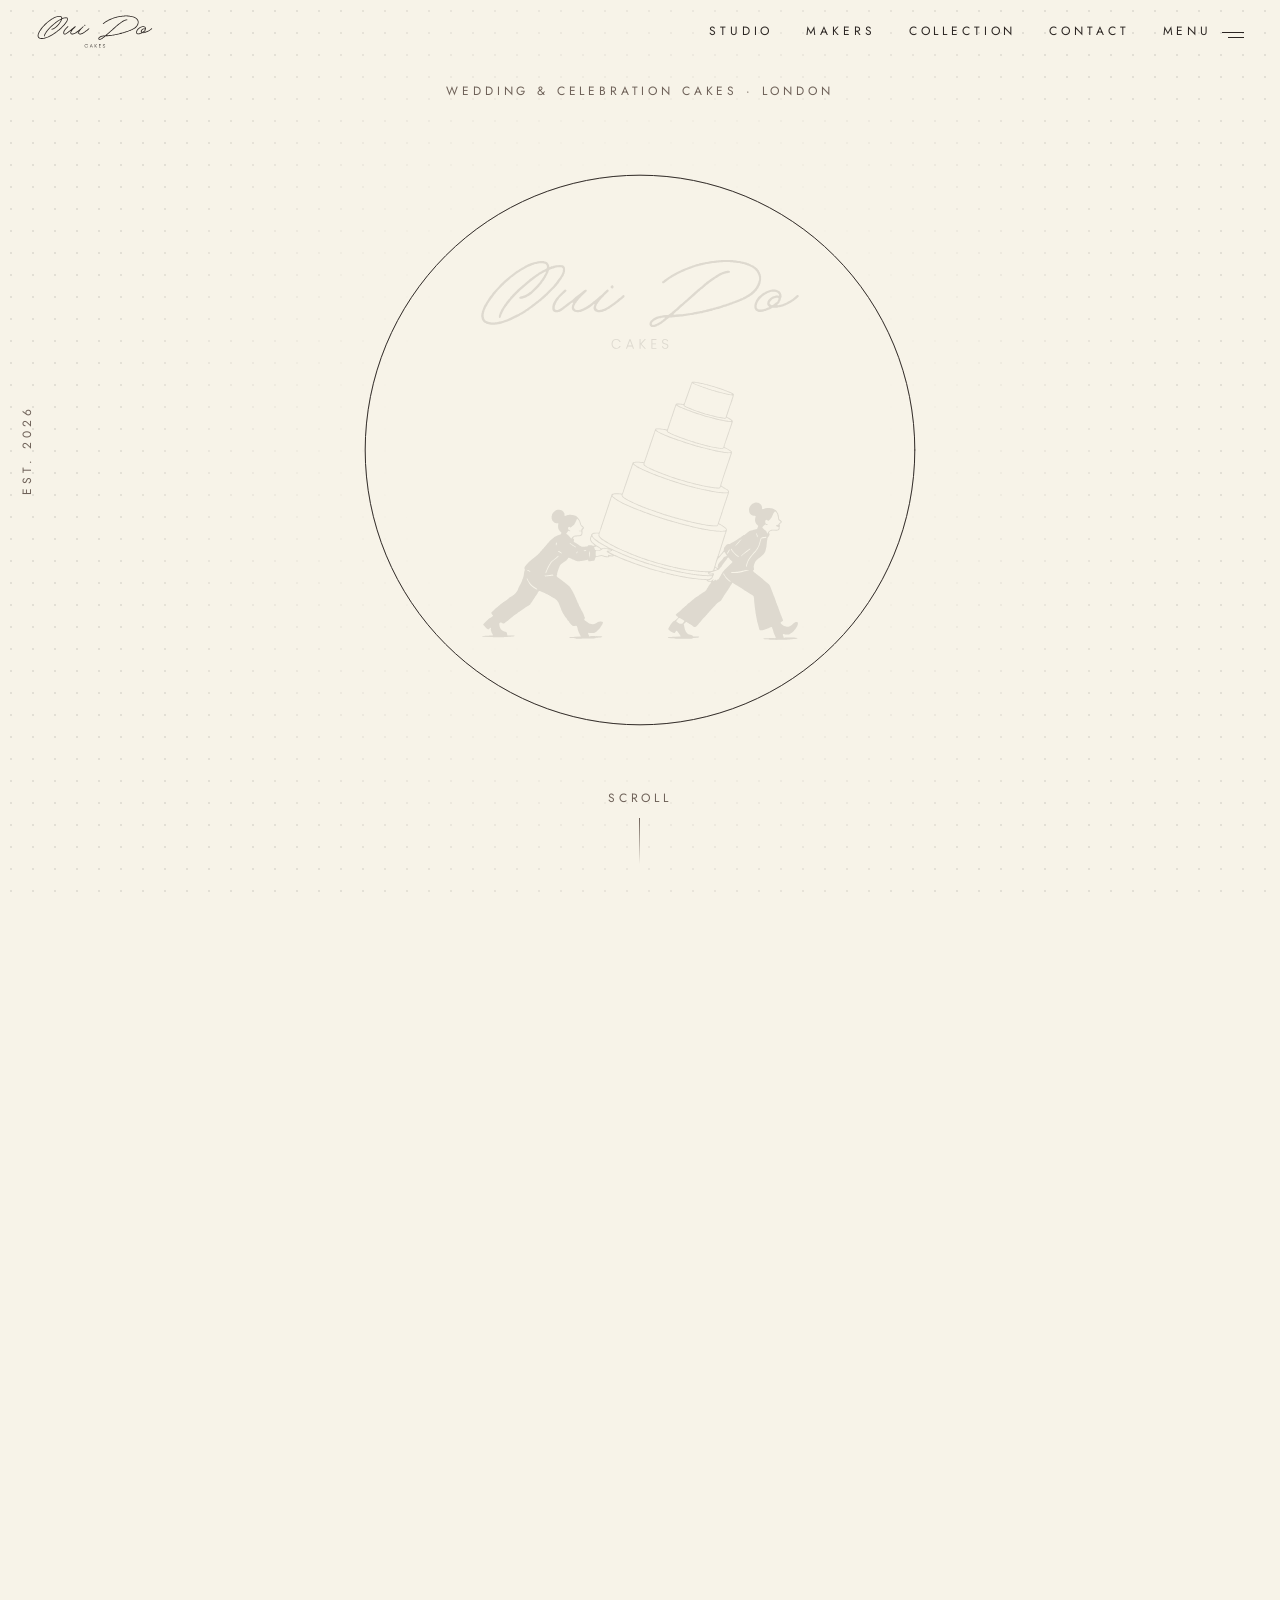
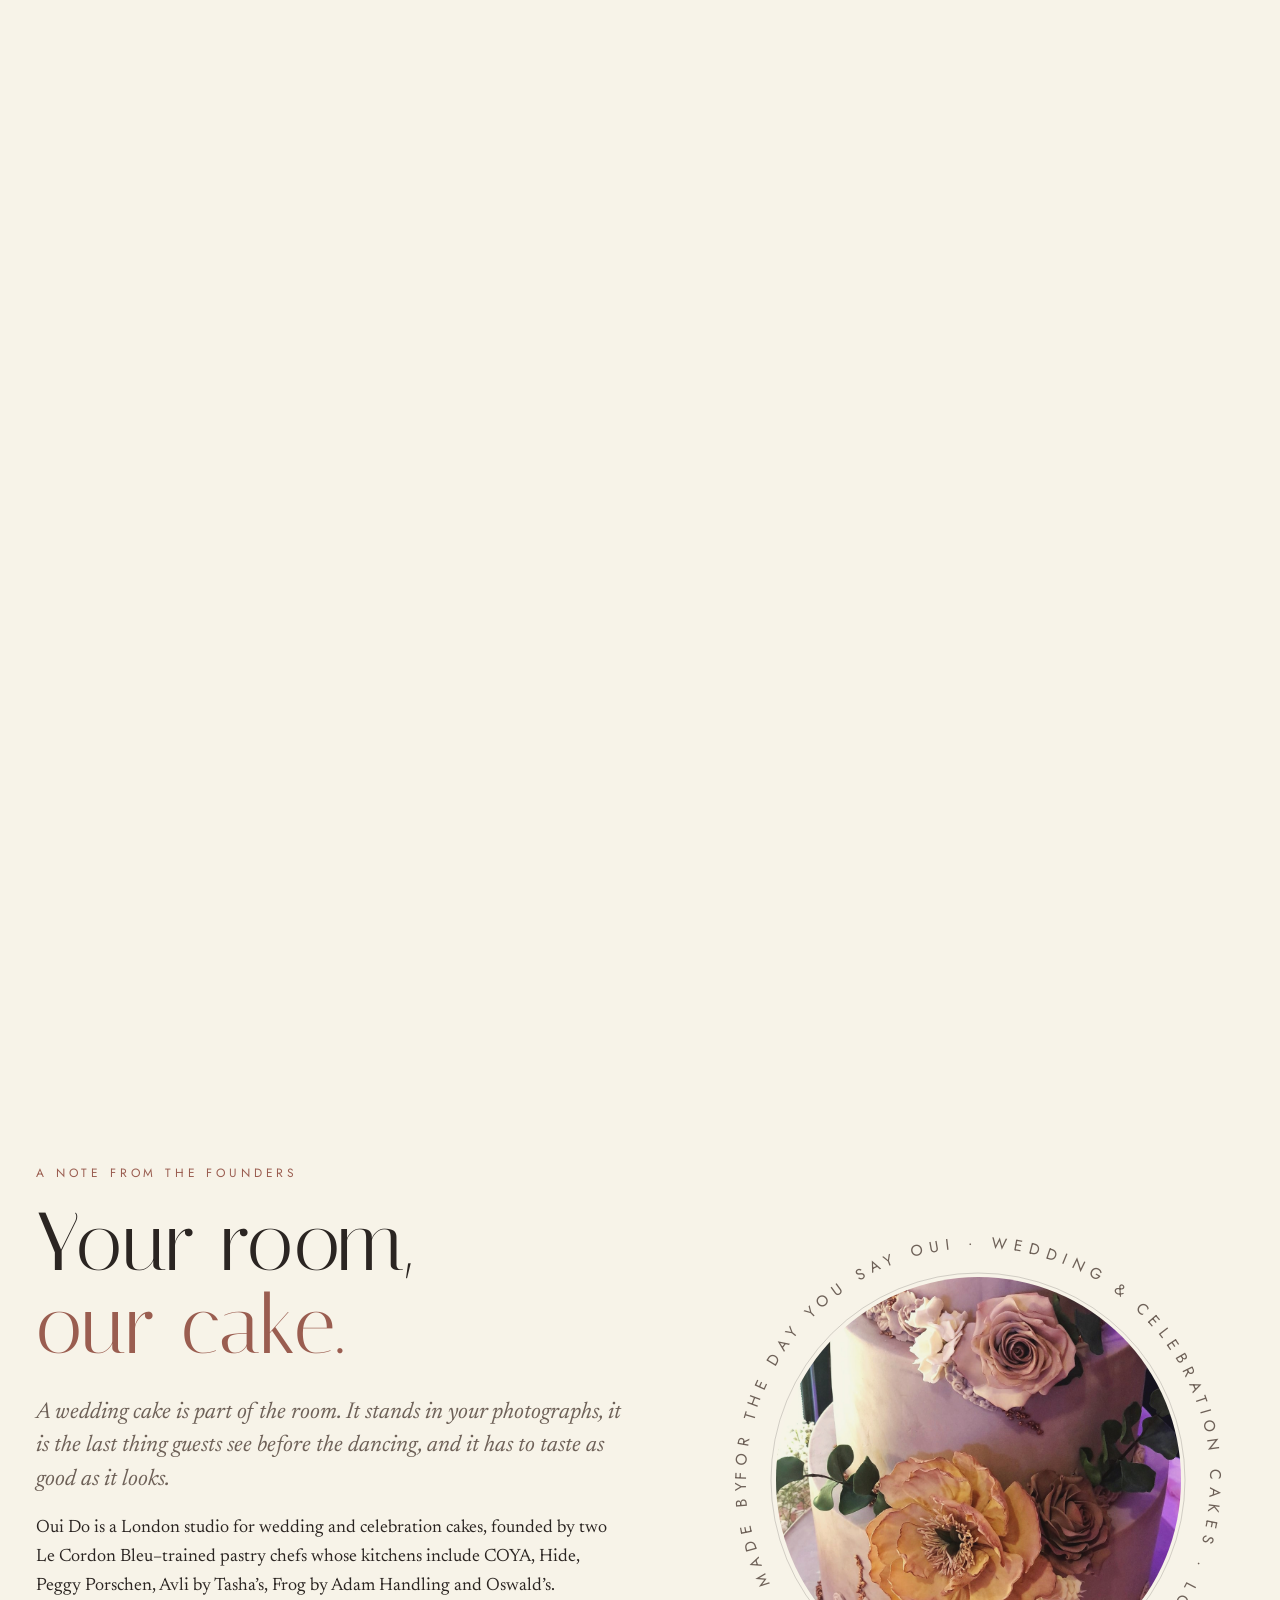
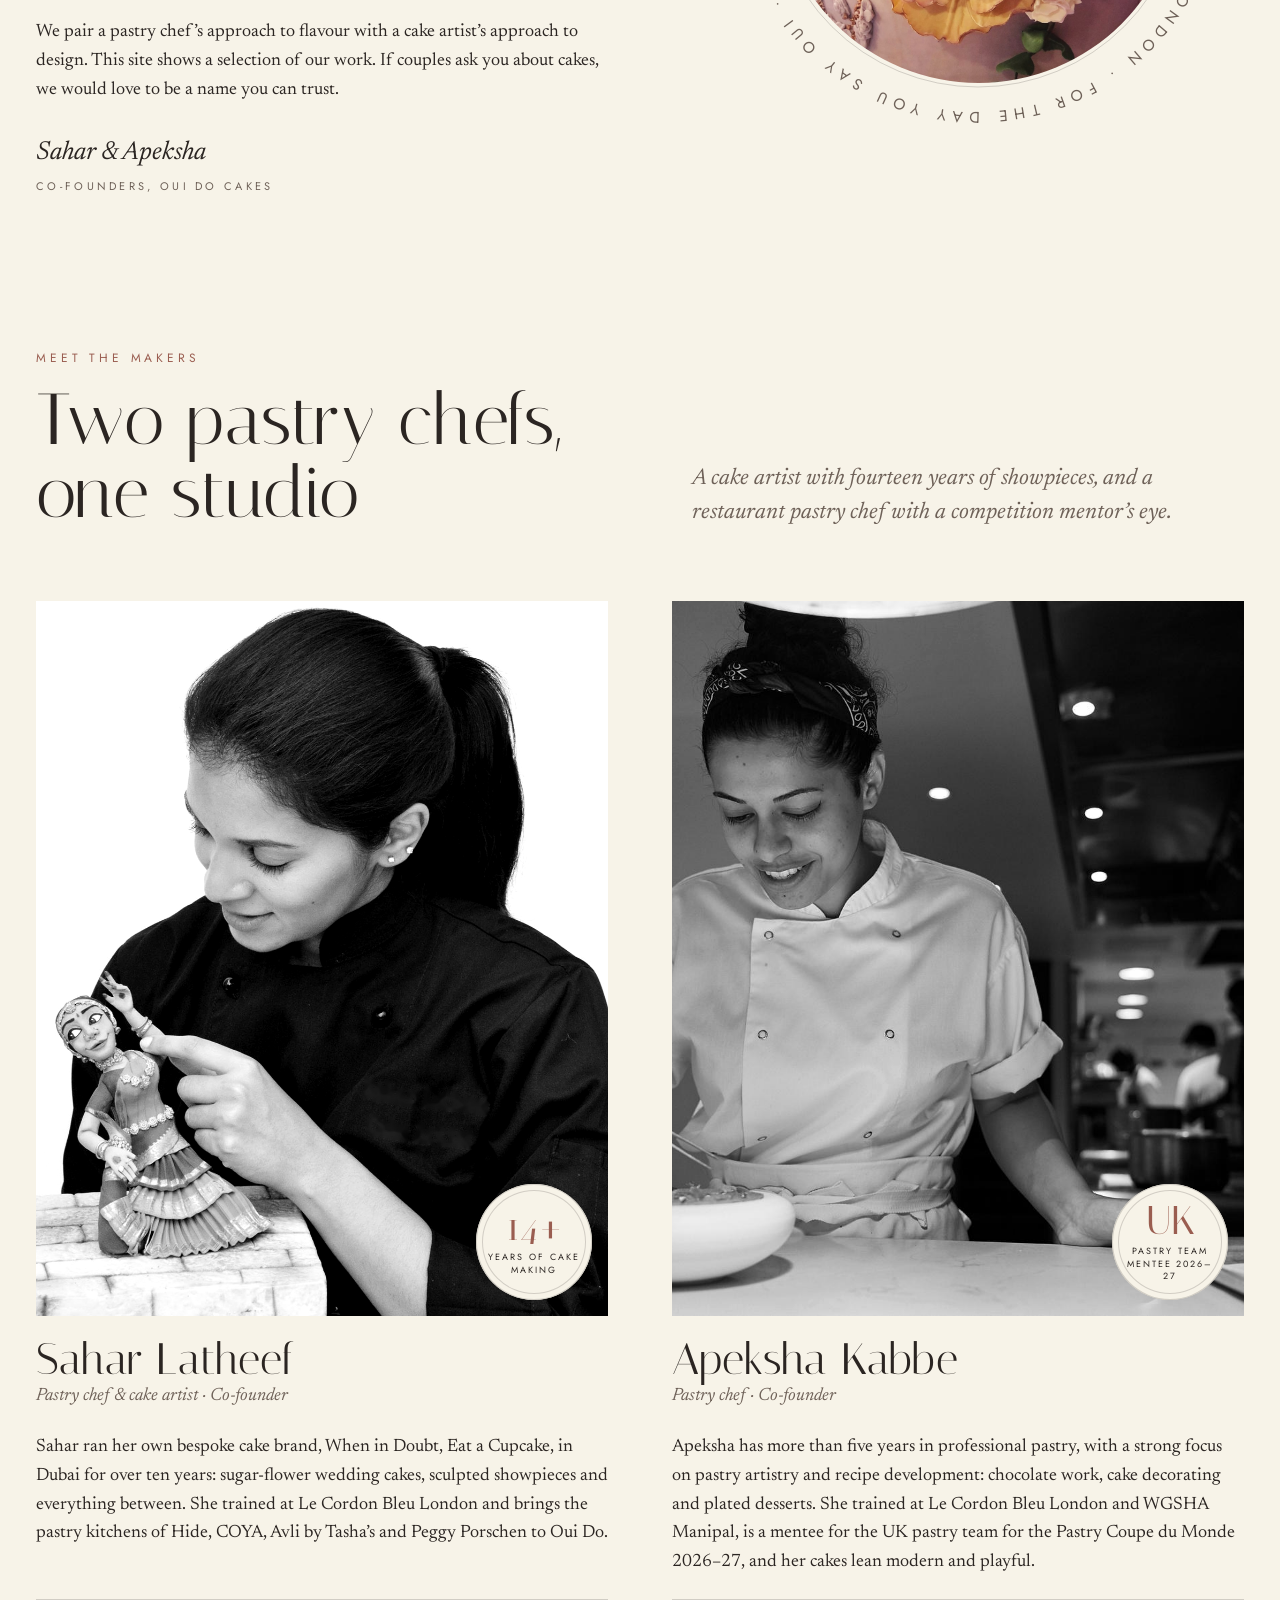
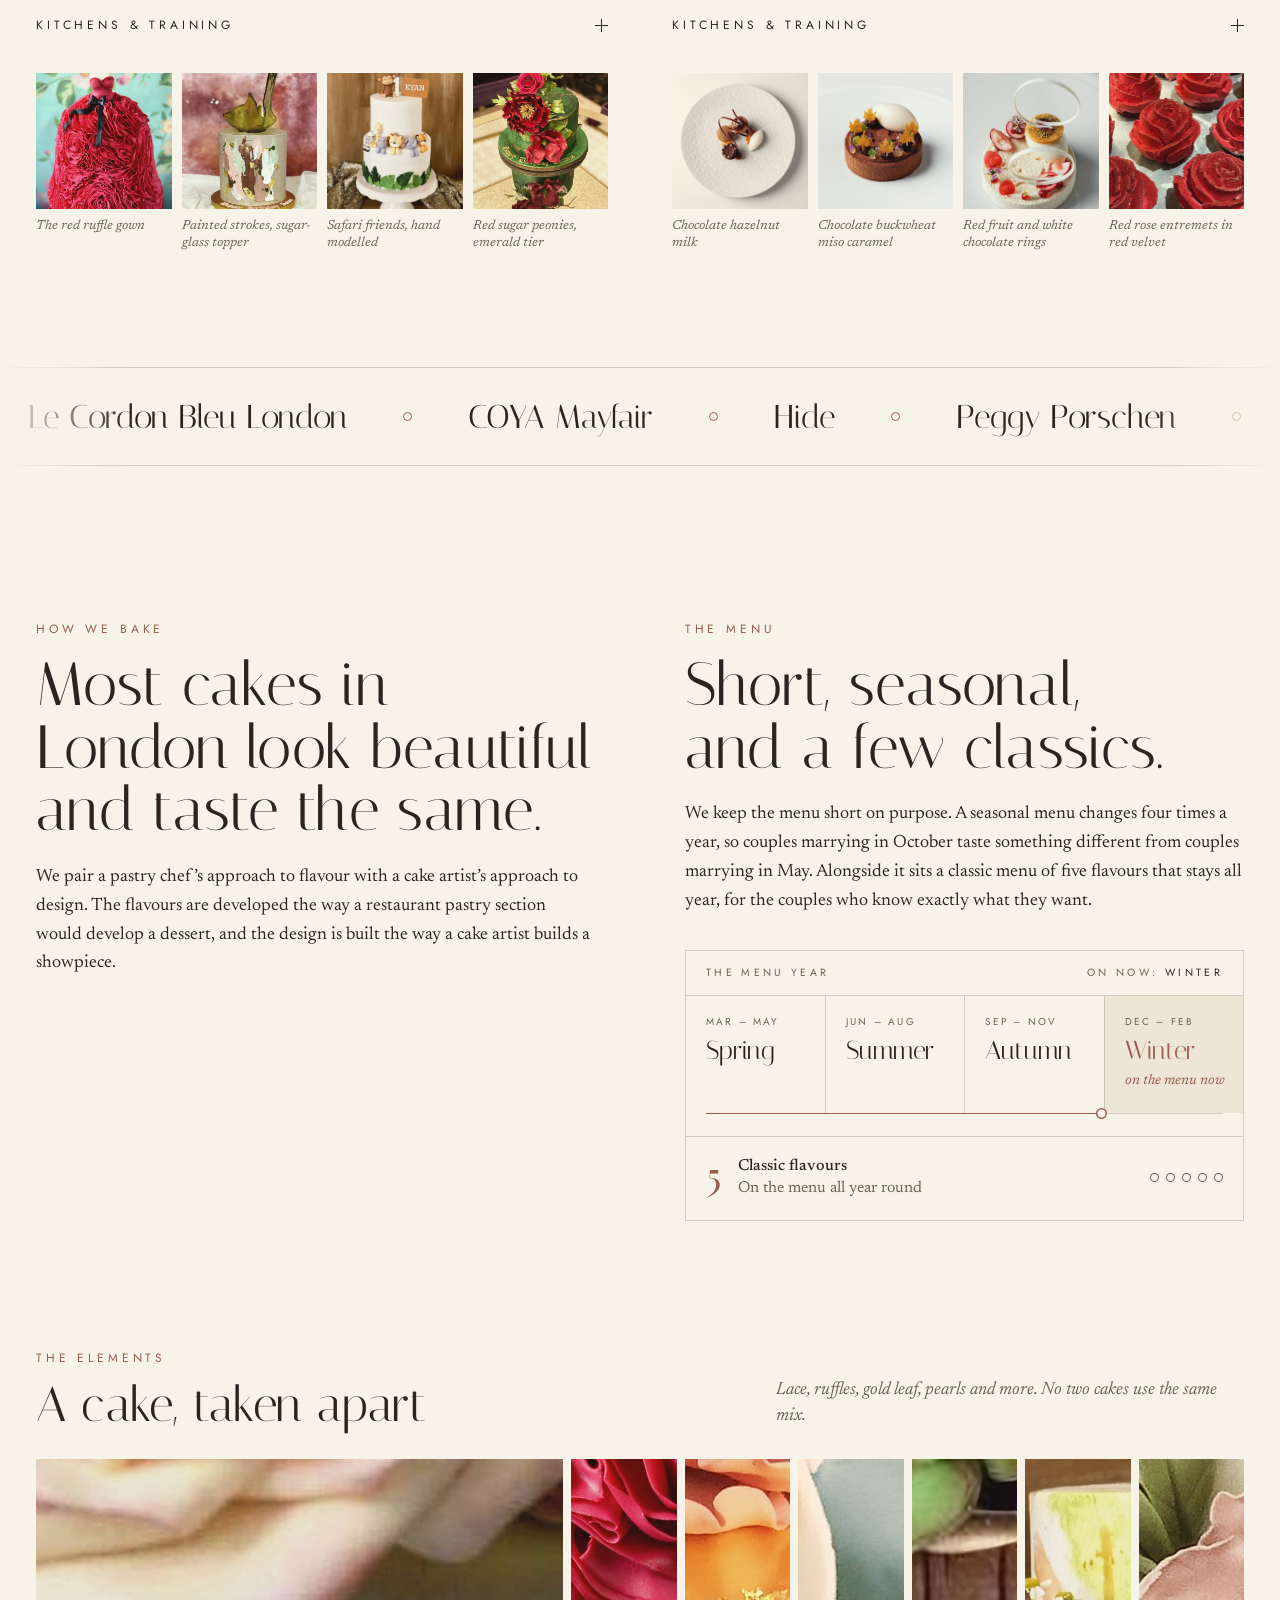
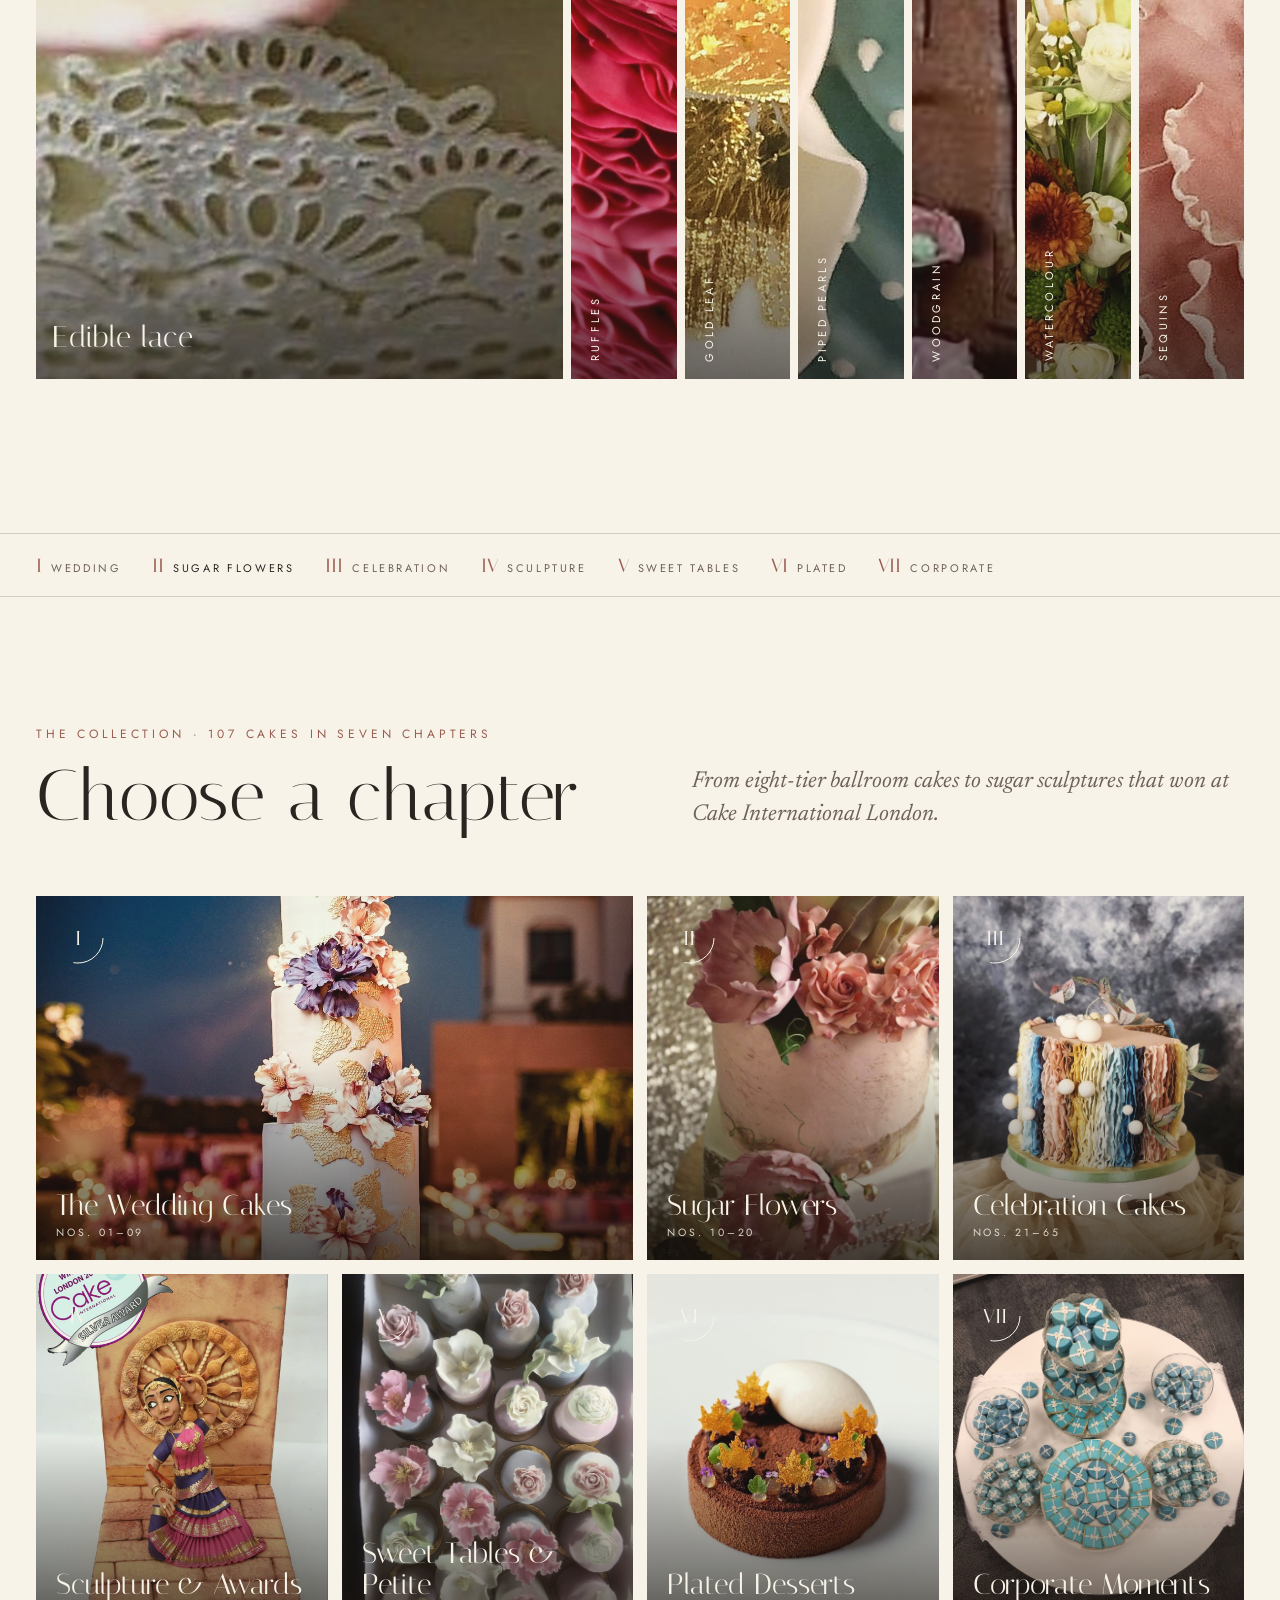
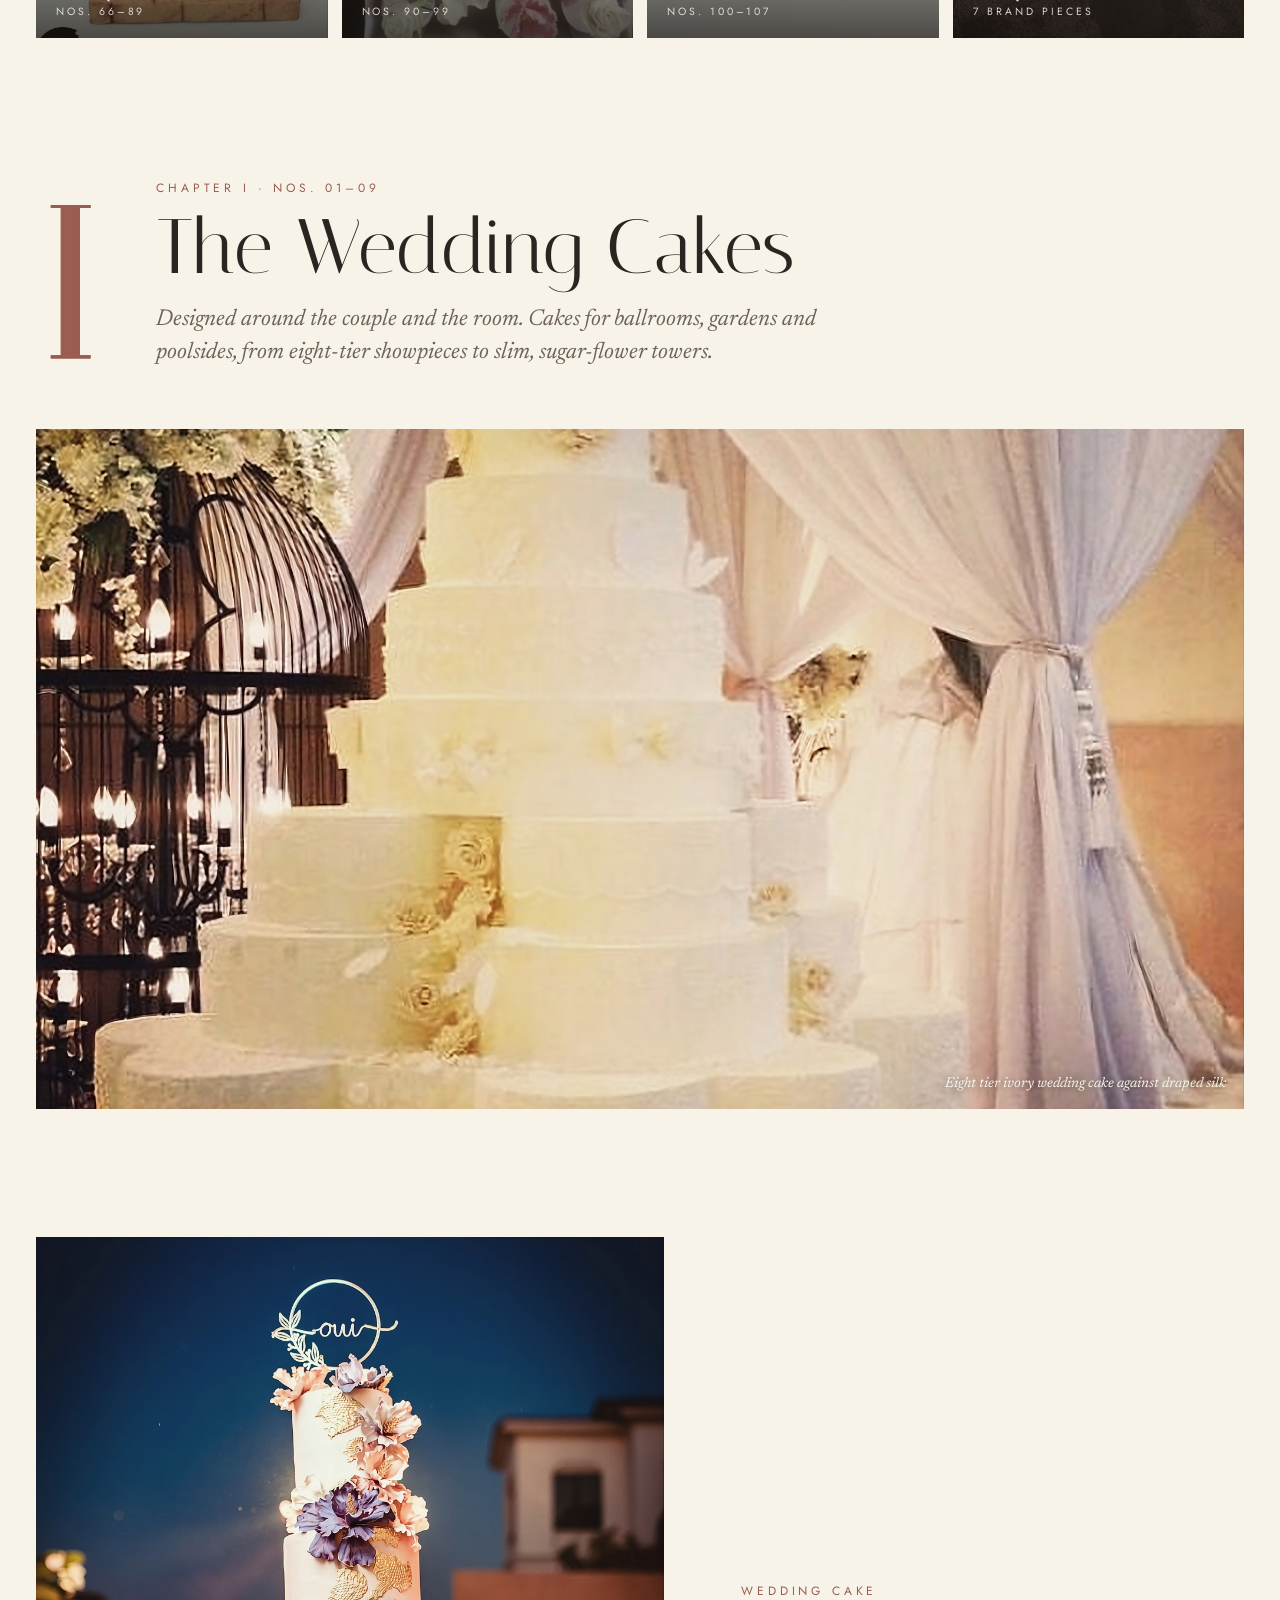
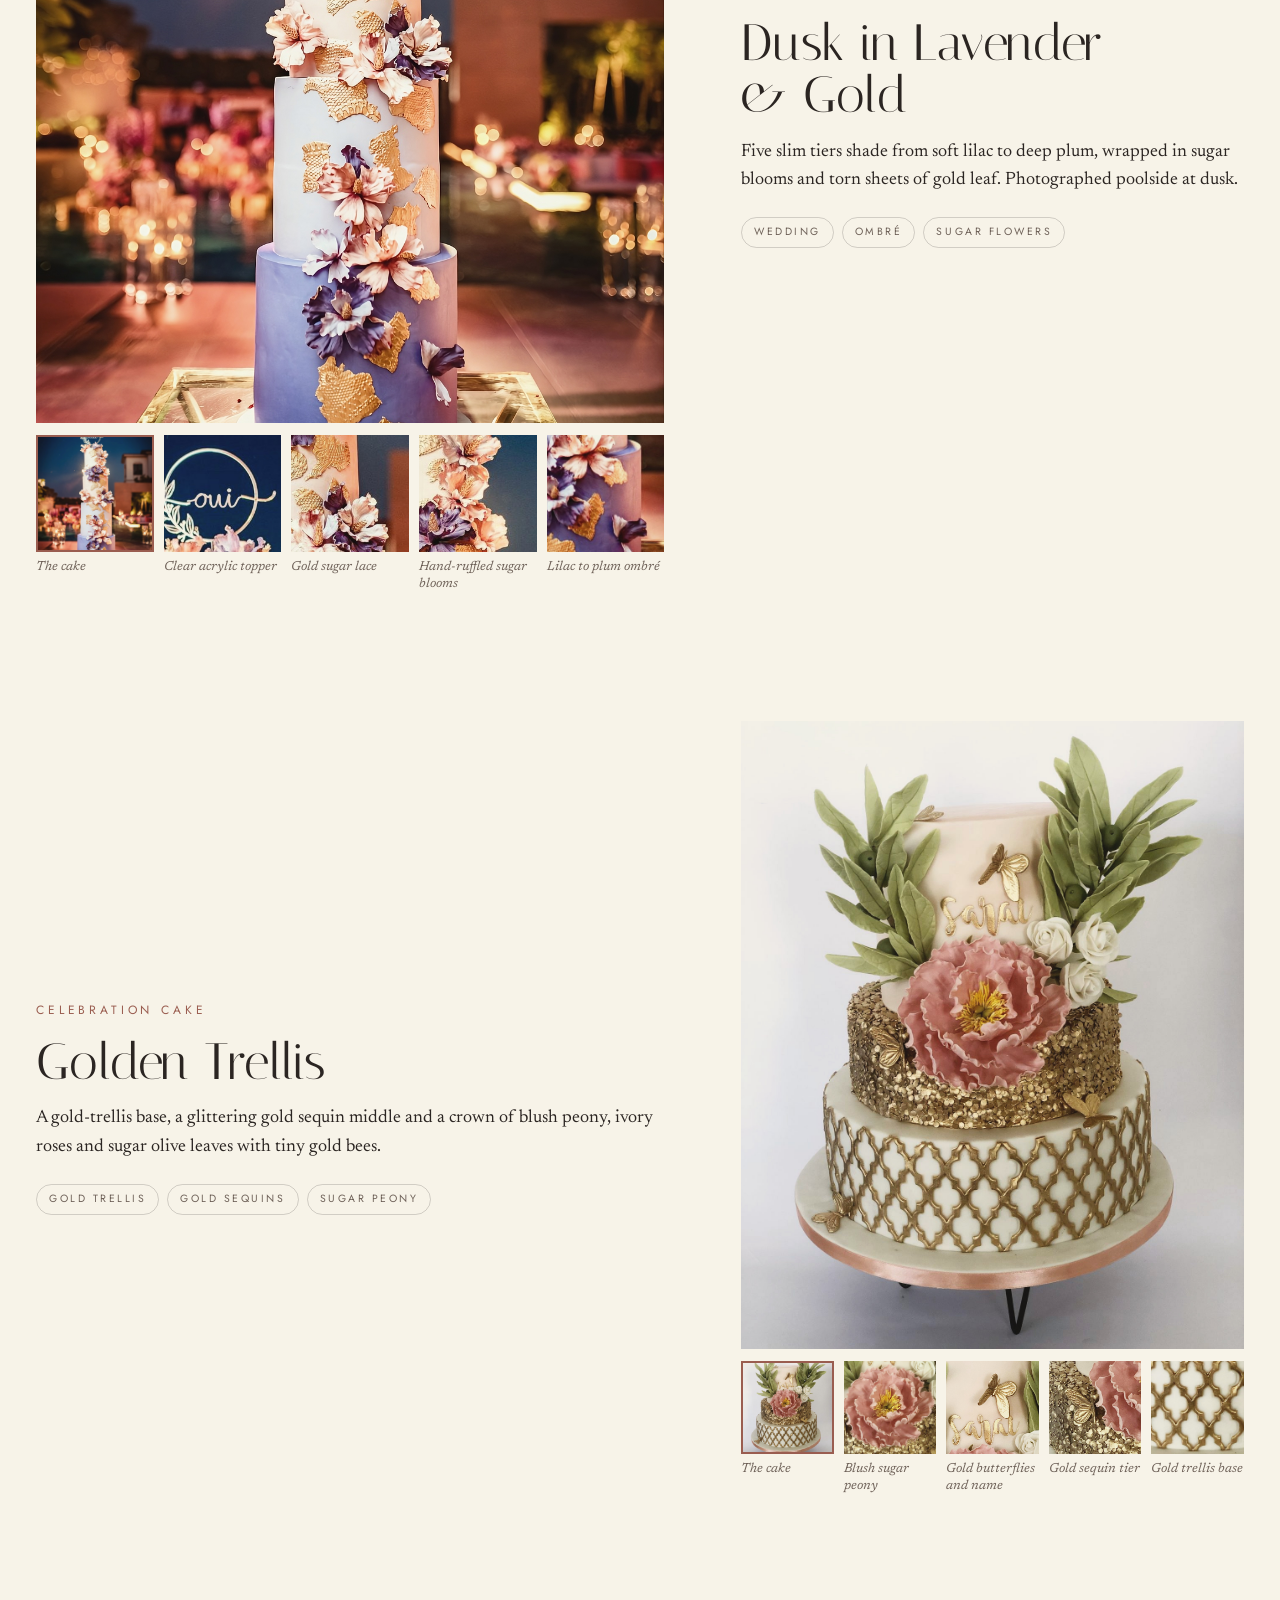
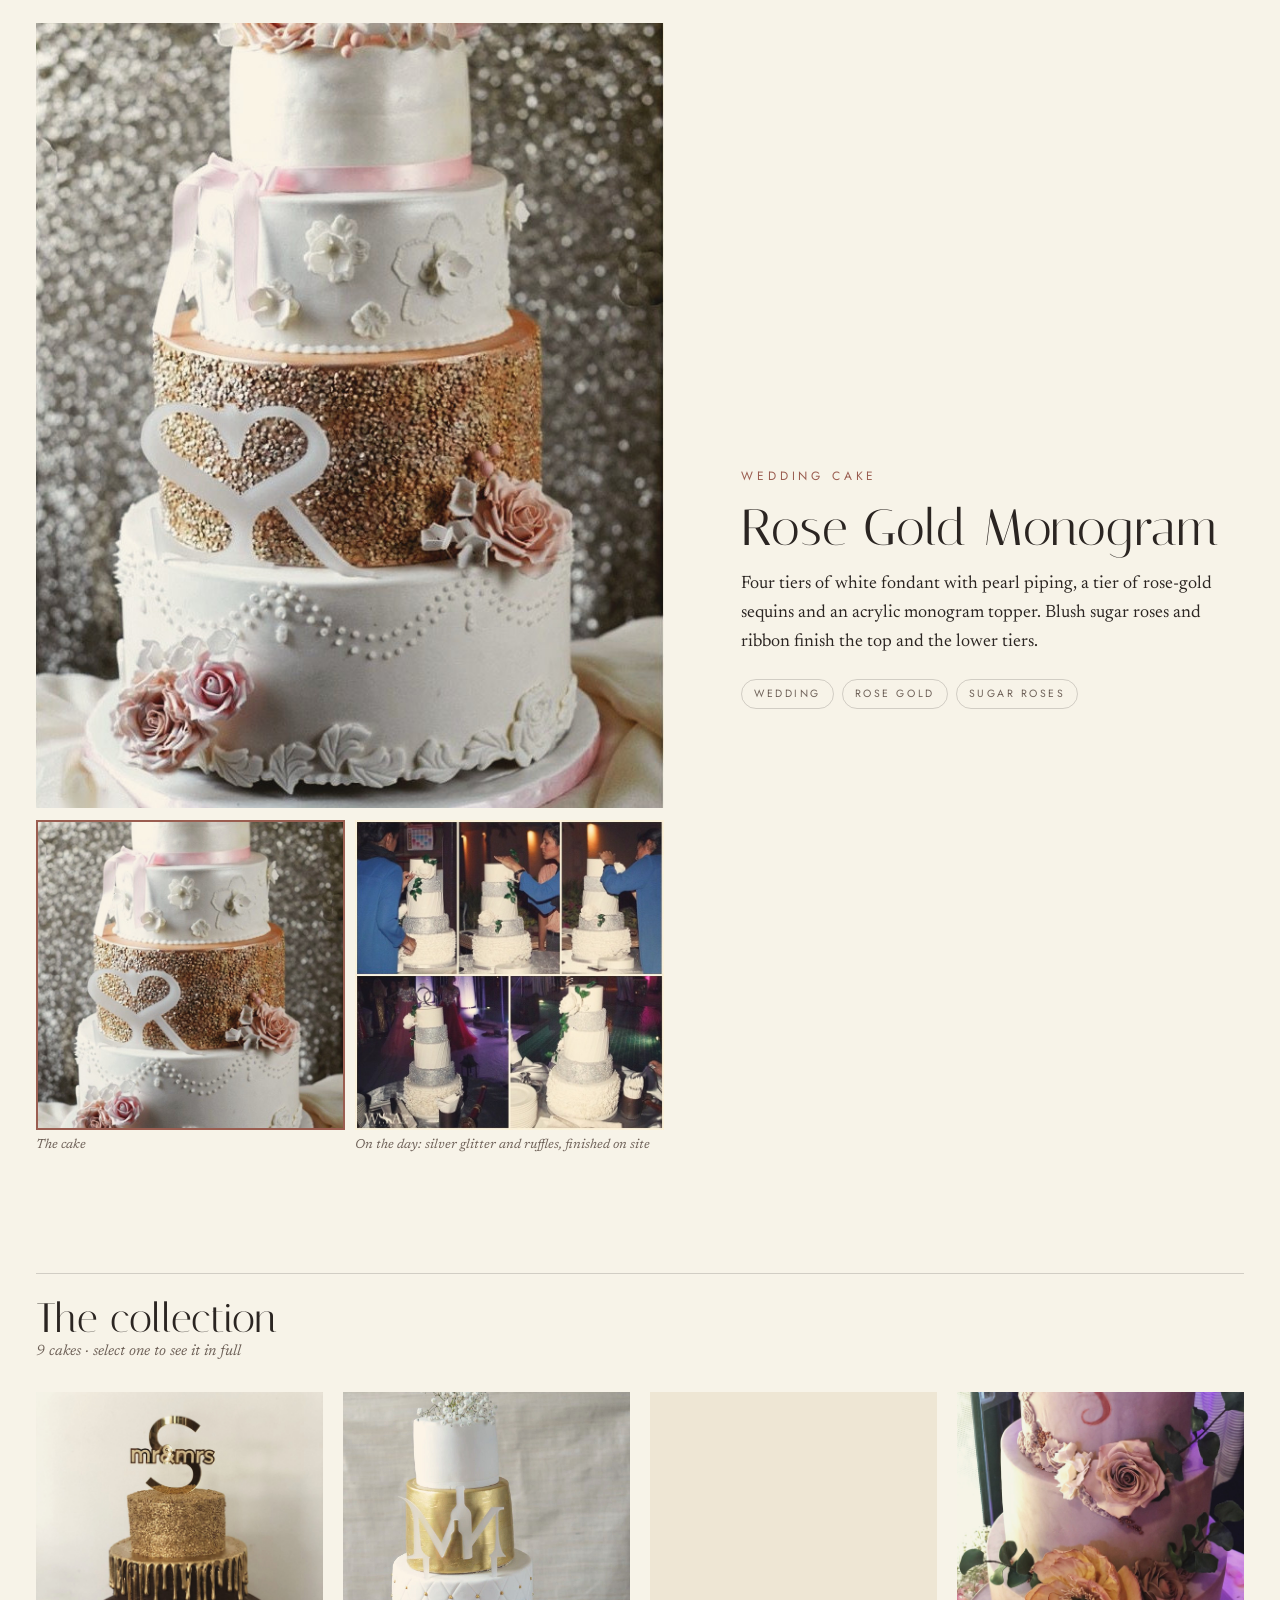
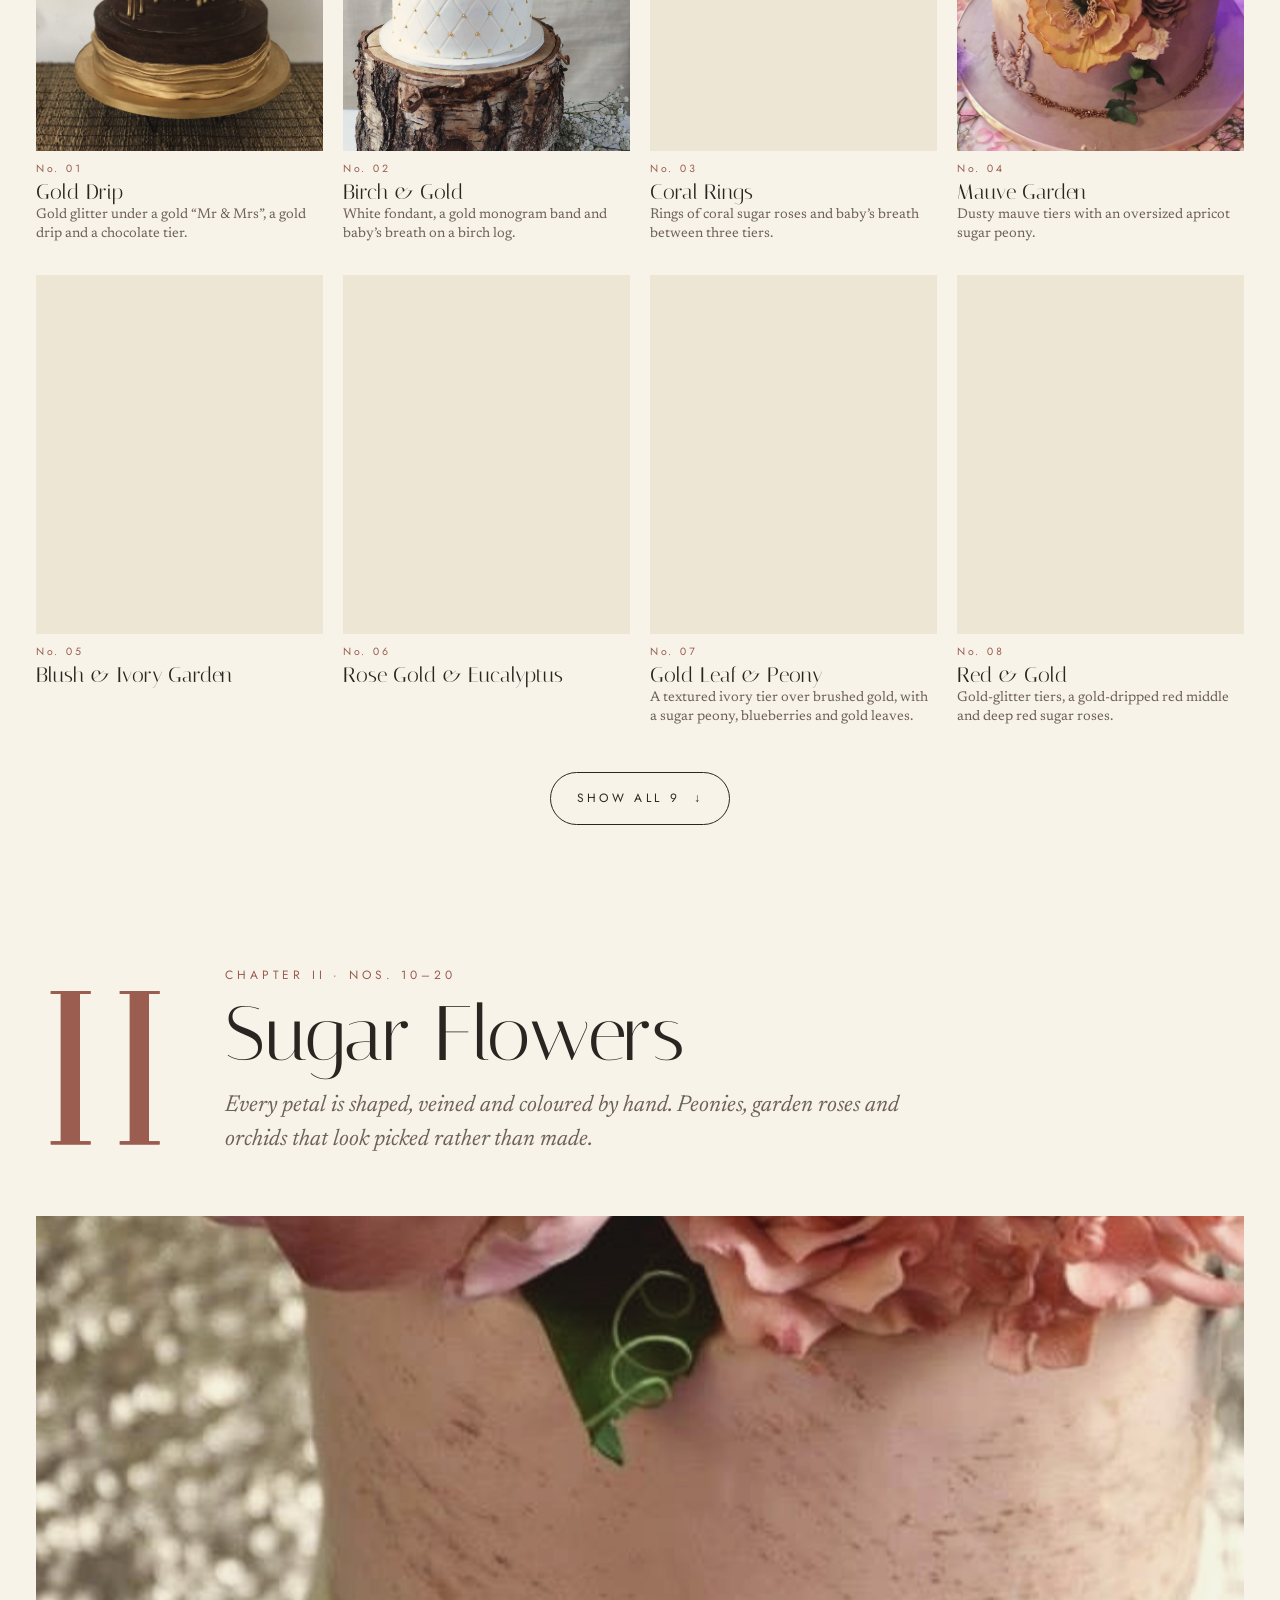
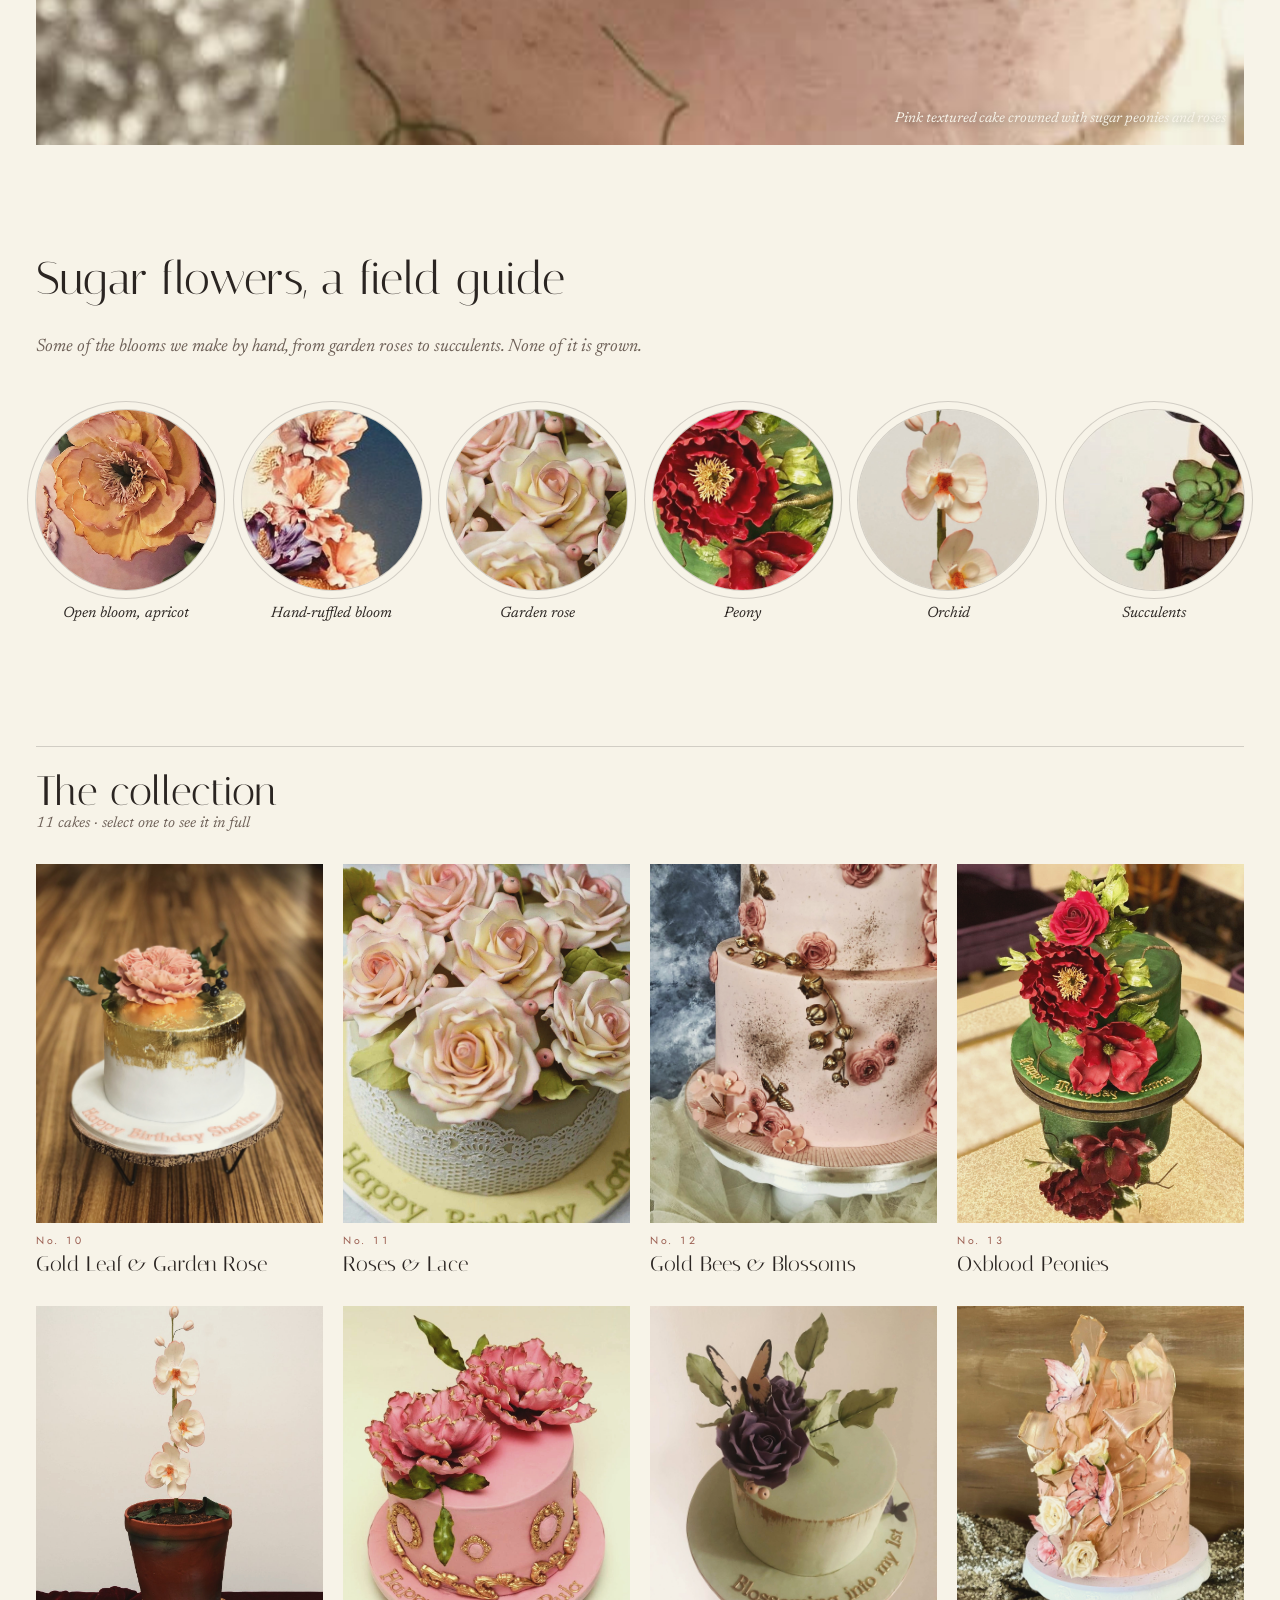
==== commit 5b0d2ad2: "Mobile layout refinements" ====
--- a/index.html
+++ b/index.html
@@ -841,6 +841,61 @@
 }
 })();
 </script>
-
+<style>
+.menu>.wrap{width:100%}
+/* ---------- phone refinements ---------- */
+@media (max-width:640px){
+  body{font-size:17px}
+  .sec{padding-block:72px}
+  .hero{height:calc(var(--vh,1vh)*210)}
+  .hero-top{top:calc(var(--nav) + 10px)}
+  .hero-top span{letter-spacing:.22em;font-size:10.5px}
+  .logo-wrap{width:min(90vw,440px)}
+  .hero-foot{bottom:max(22px,3vh)}
+  .rail .wrap{-webkit-mask-image:linear-gradient(90deg,#000 85%,transparent);mask-image:linear-gradient(90deg,#000 85%,transparent);padding-right:40px}
+  .rail a{padding:14px 0 12px}
+  .sec-head{margin-bottom:32px}
+  .studio h2{margin-bottom:20px}
+  .halo{max-width:340px}
+  .halo text{font-size:17px}
+  .marquee{margin-top:56px;padding-block:16px}
+  .badge{width:96px;height:96px;right:12px;bottom:12px}
+  .badge b{font-size:32px}
+  .story{margin-top:64px;gap:22px}
+  .story-text h3{font-size:34px}
+  .dets{display:flex;overflow-x:auto;scroll-snap-type:x mandatory;gap:10px;scrollbar-width:none;-webkit-mask-image:linear-gradient(90deg,#000 88%,transparent);mask-image:linear-gradient(90deg,#000 88%,transparent);padding-right:24px}
+  .dets::-webkit-scrollbar{display:none}
+  .dets button{flex:0 0 31%;scroll-snap-align:start}
+  .specimens{gap:18px 12px}
+  .spec .im{box-shadow:0 0 0 1px var(--line),0 0 0 5px var(--paper),0 0 0 6px var(--line)}
+  .spec figcaption{font-size:14px}
+  .gal-head{margin-top:64px}
+  .filters{width:100%;overflow-x:auto;flex-wrap:nowrap;scrollbar-width:none}
+  .filters::-webkit-scrollbar{display:none}
+  .filters button{flex:none}
+  .card .ds{font-size:13px;display:-webkit-box;-webkit-line-clamp:3;-webkit-box-orient:vertical;overflow:hidden}
+  .card .open::after{opacity:1;transform:none;width:28px;height:28px;right:8px;bottom:8px}
+  .more-btn{width:100%;justify-content:center}
+  .index{gap:10px}
+  .index .ix{left:14px;right:14px;bottom:12px}
+  .index .rn{width:42px;height:42px;font-size:17px;top:10px;left:10px}
+  .cover figcaption{display:none}
+  .mc-s{padding:14px 12px 16px 14px}
+  .contact h2{font-size:52px}
+  .contact dl{grid-template-columns:1fr;gap:0}
+  .contact dt{padding-bottom:2px;border-top:1px solid var(--line)}
+  .contact dd{border-top:0;padding-top:0}
+  .foot-logo{width:min(260px,70%)}
+  footer .wrap{flex-direction:column;gap:8px;text-align:center;align-items:center}
+  .menu li a{grid-template-columns:2.4em 1fr;padding:12px 0}
+  .menu li a .c{grid-column:2;margin-top:-4px}
+  .menu li a .t{font-size:28px}
+  .lb{padding-top:max(64px,env(safe-area-inset-top,0px))}
+  .lb-ctl button{width:52px;height:52px}
+}
+@media (hover:none){
+  .maker .portrait img{filter:grayscale(.15)}
+}
+</style>
 </body>
 </html>
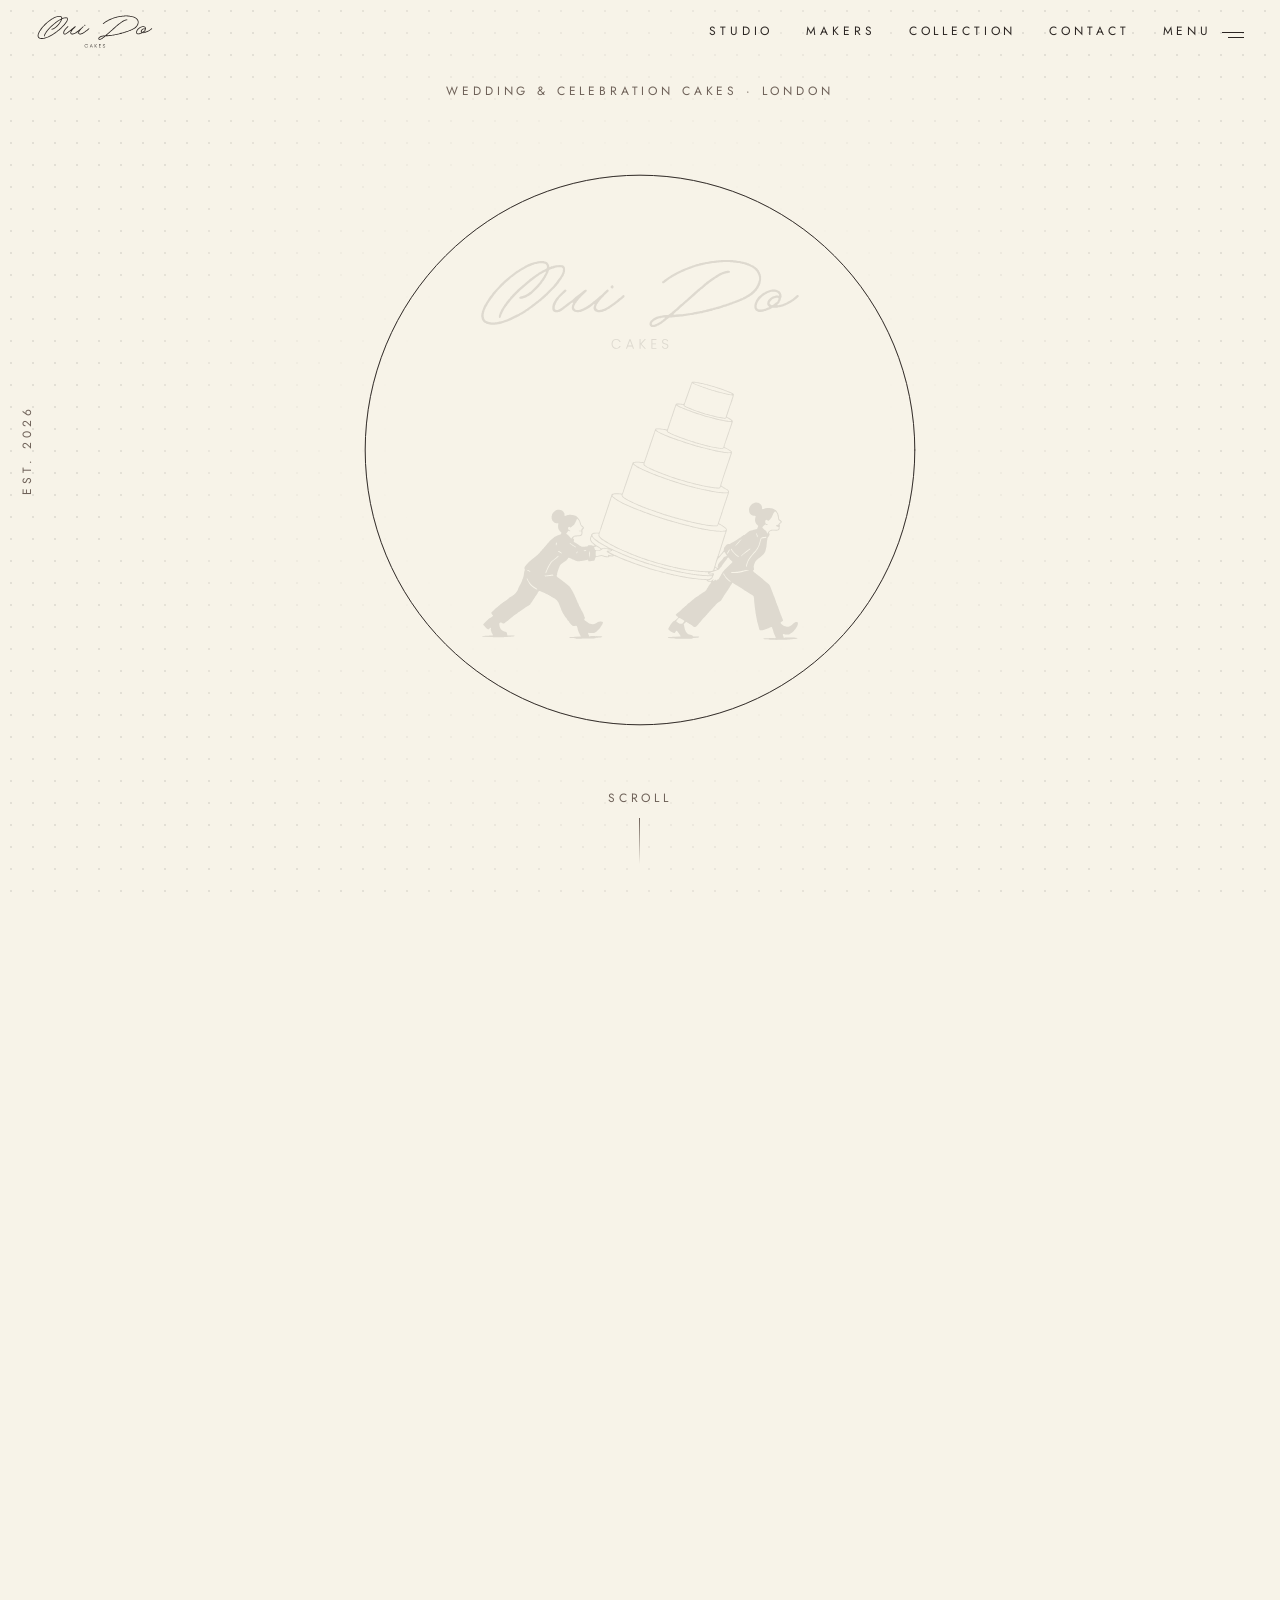
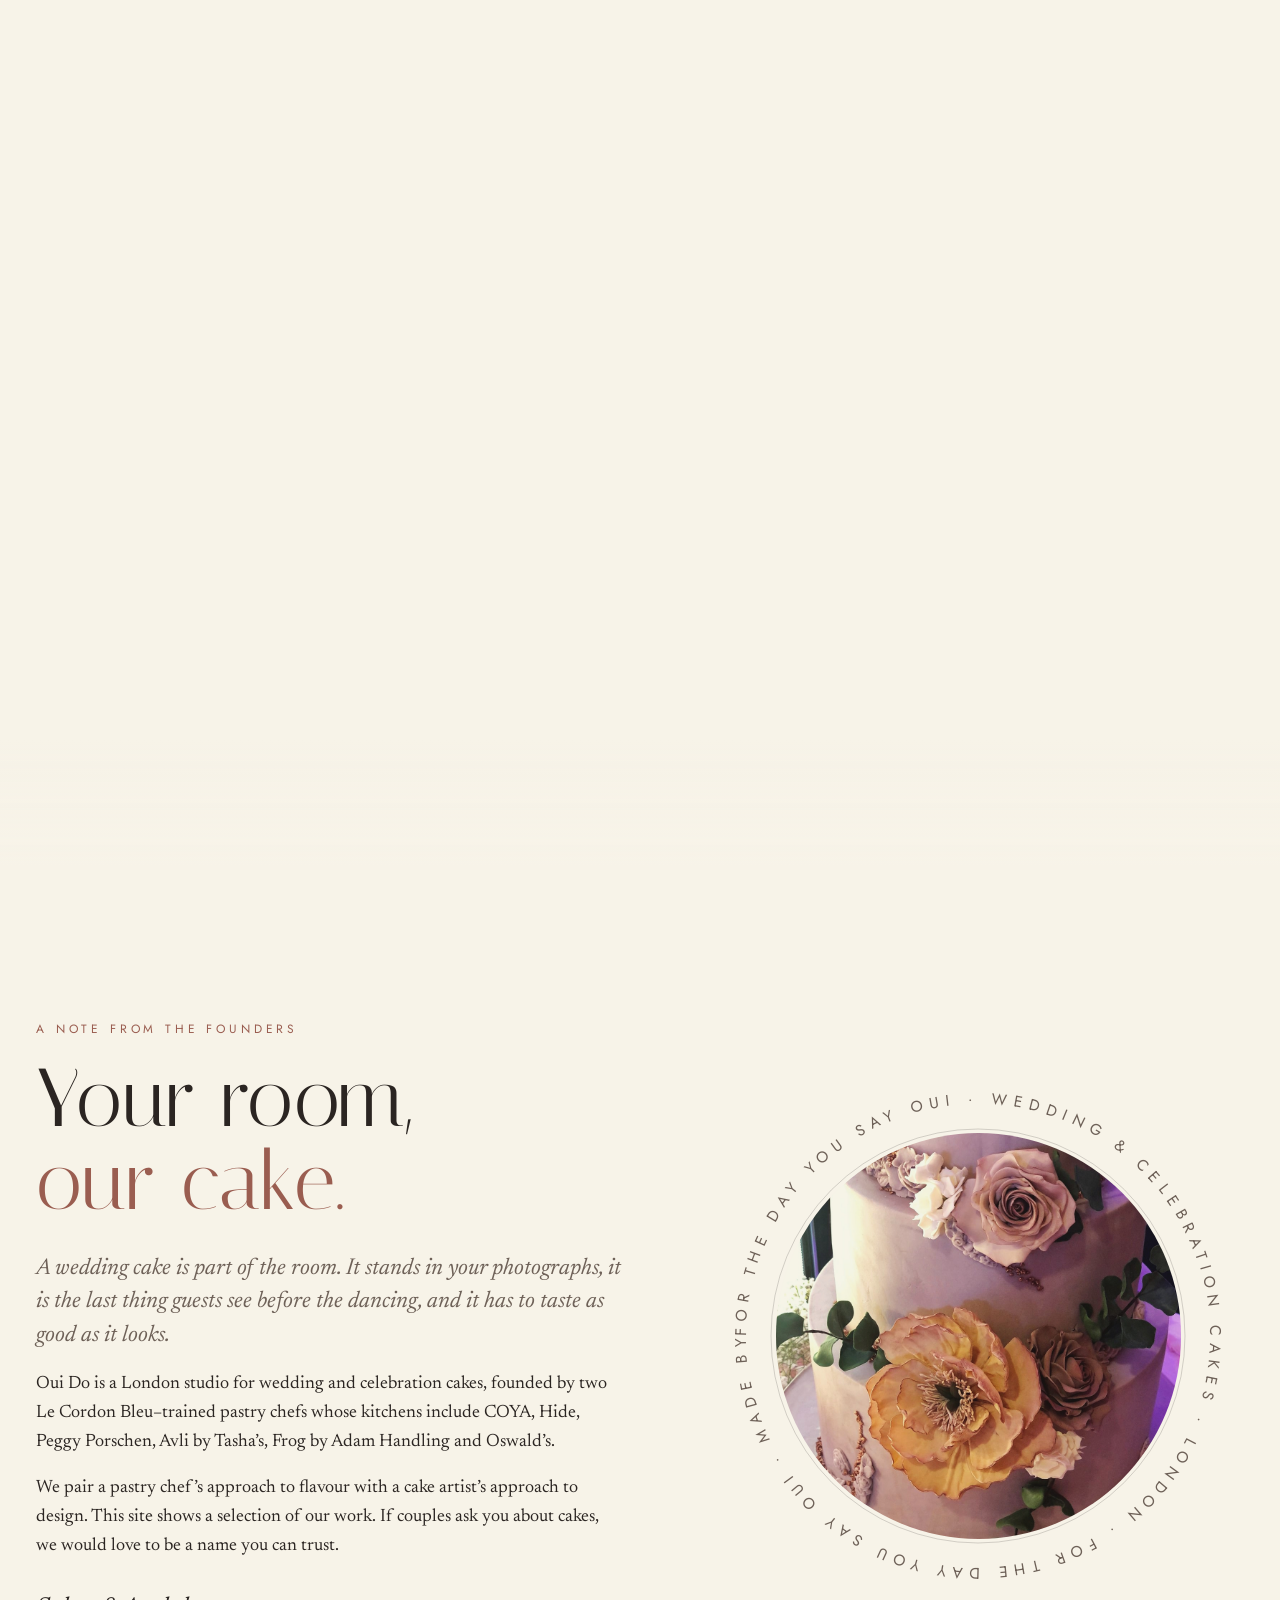
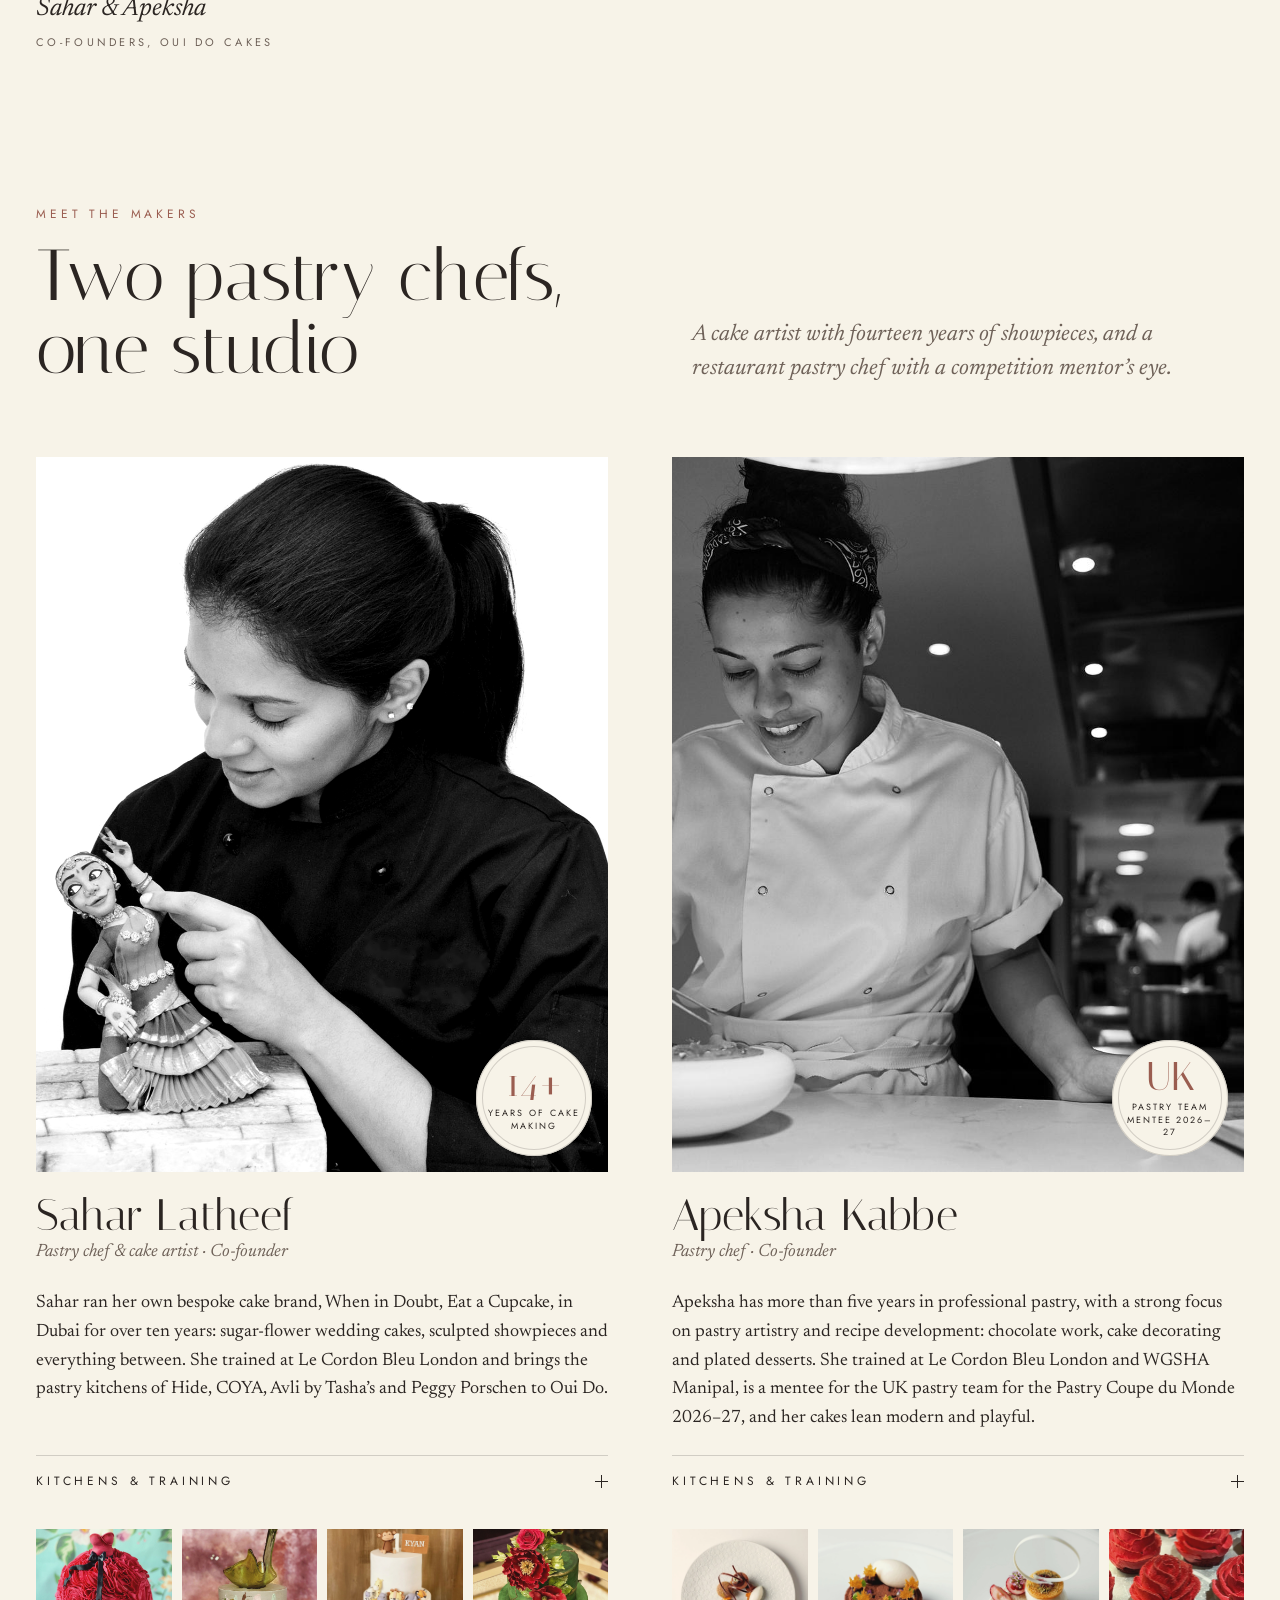
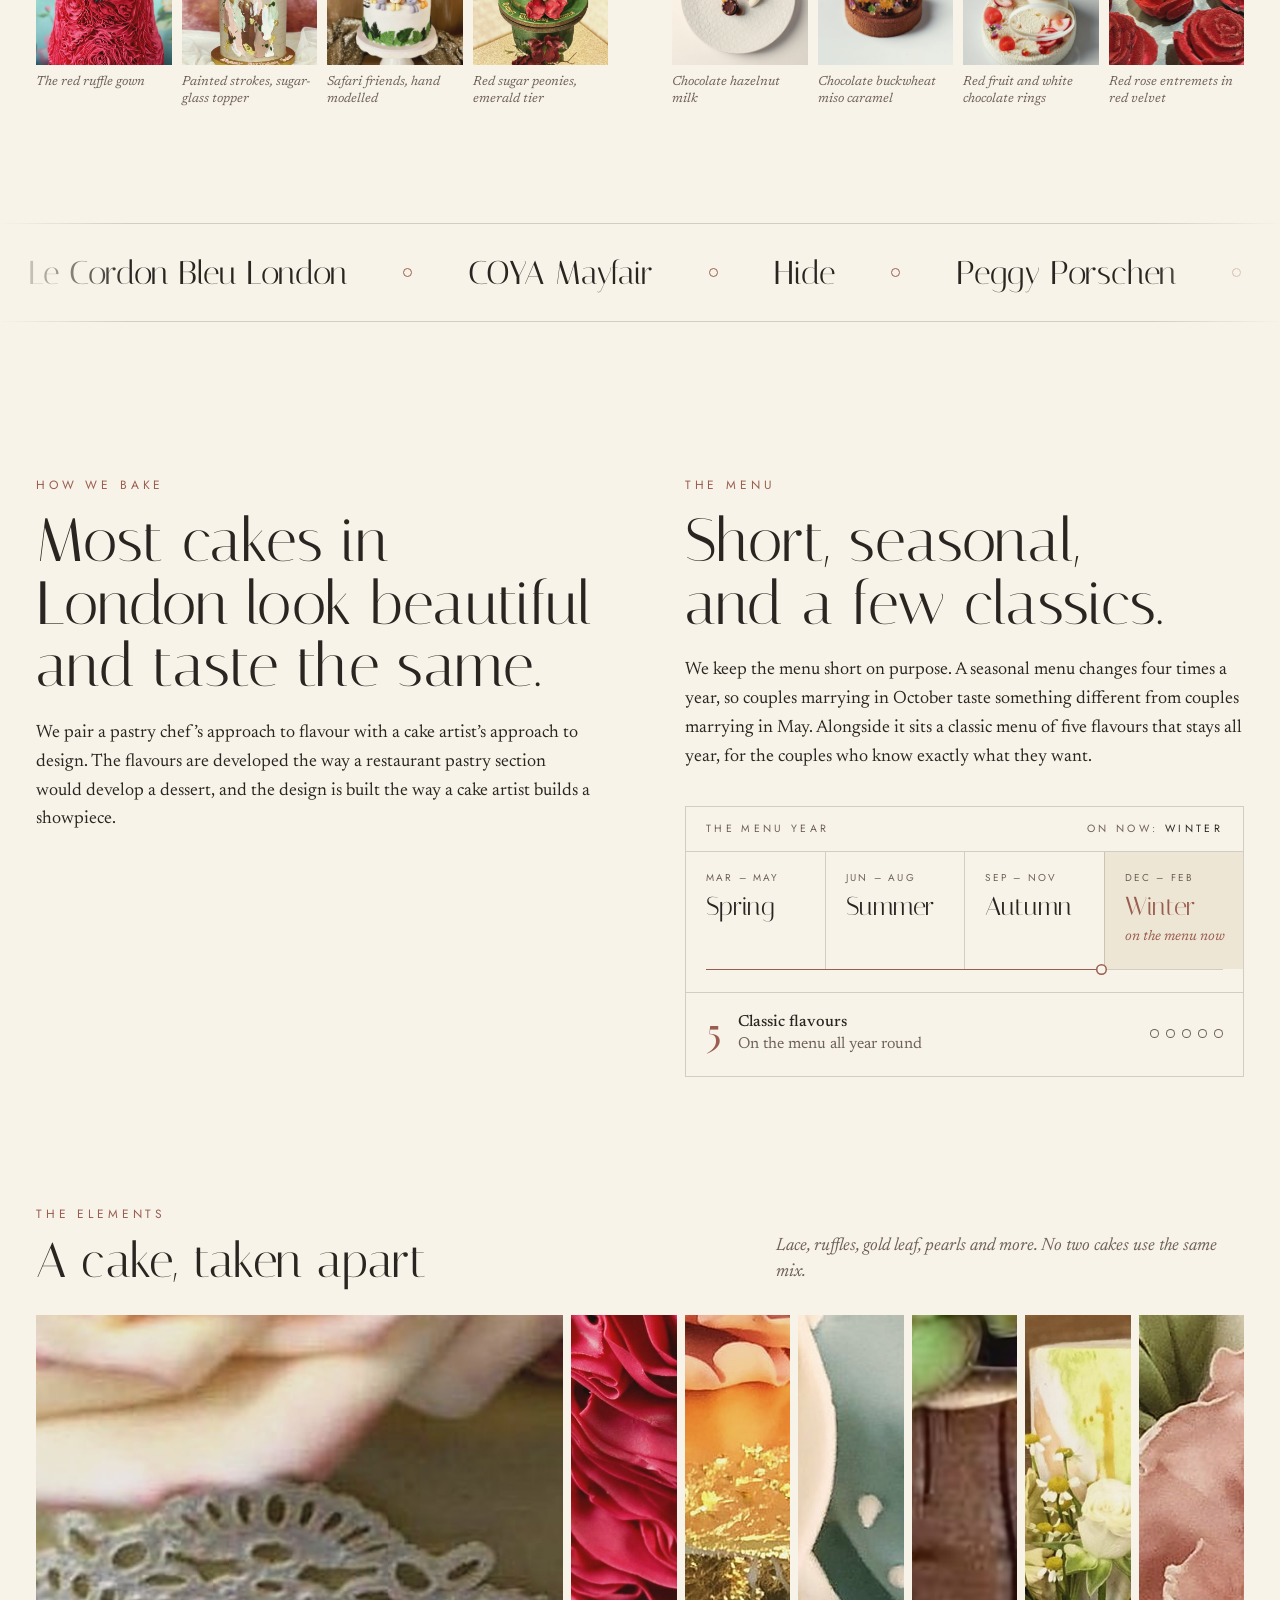
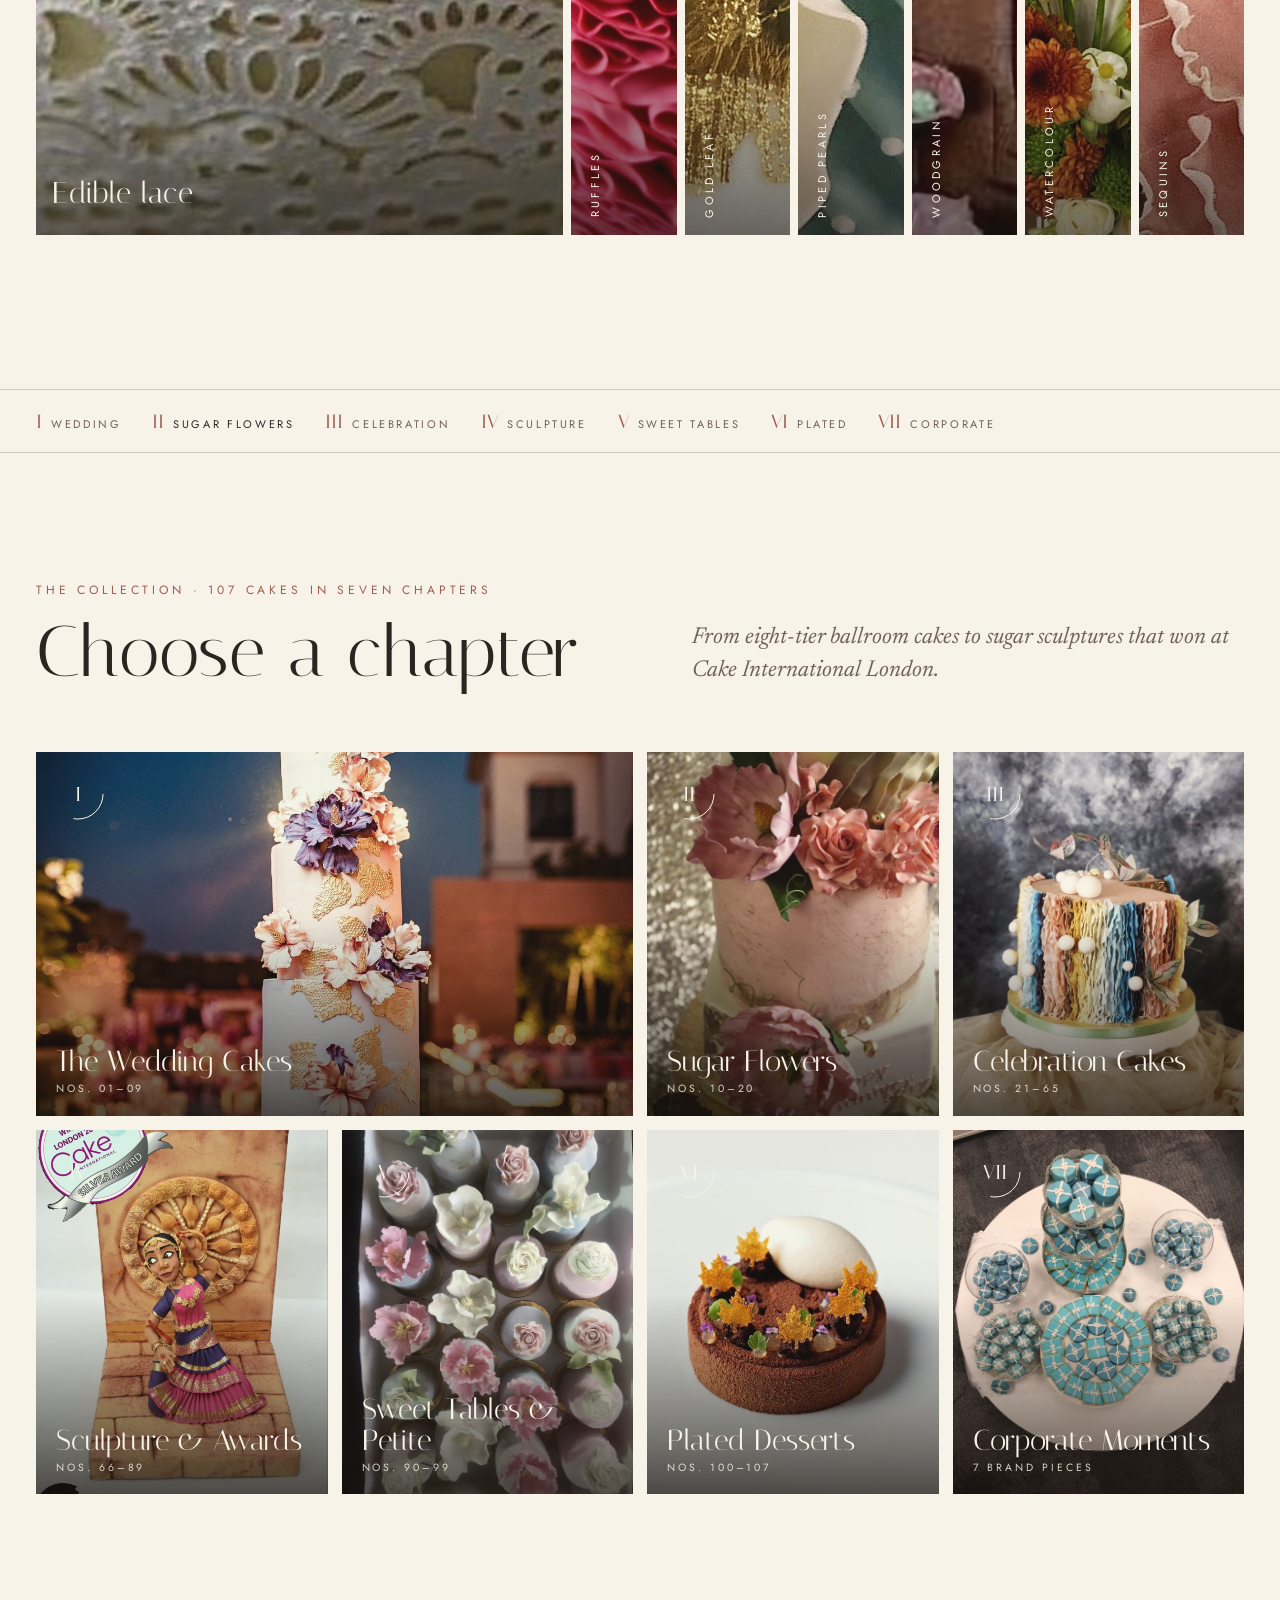
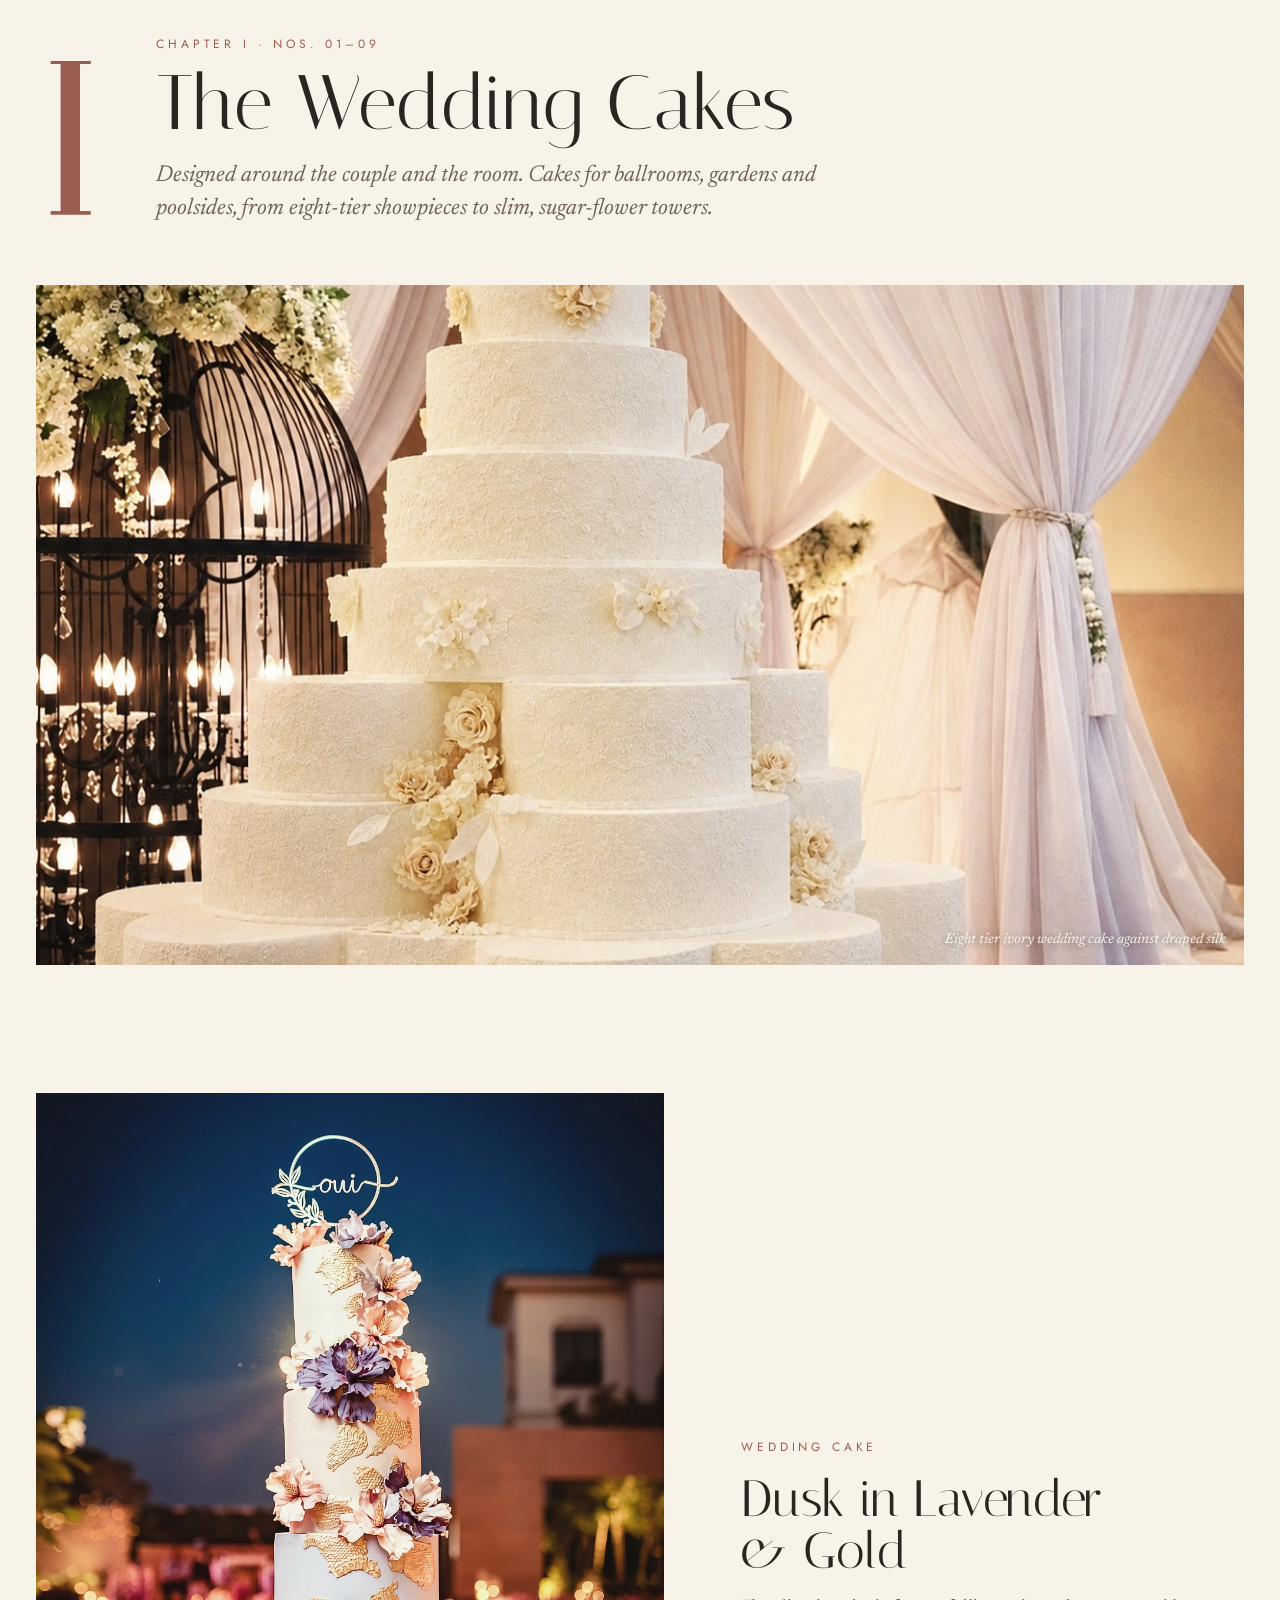
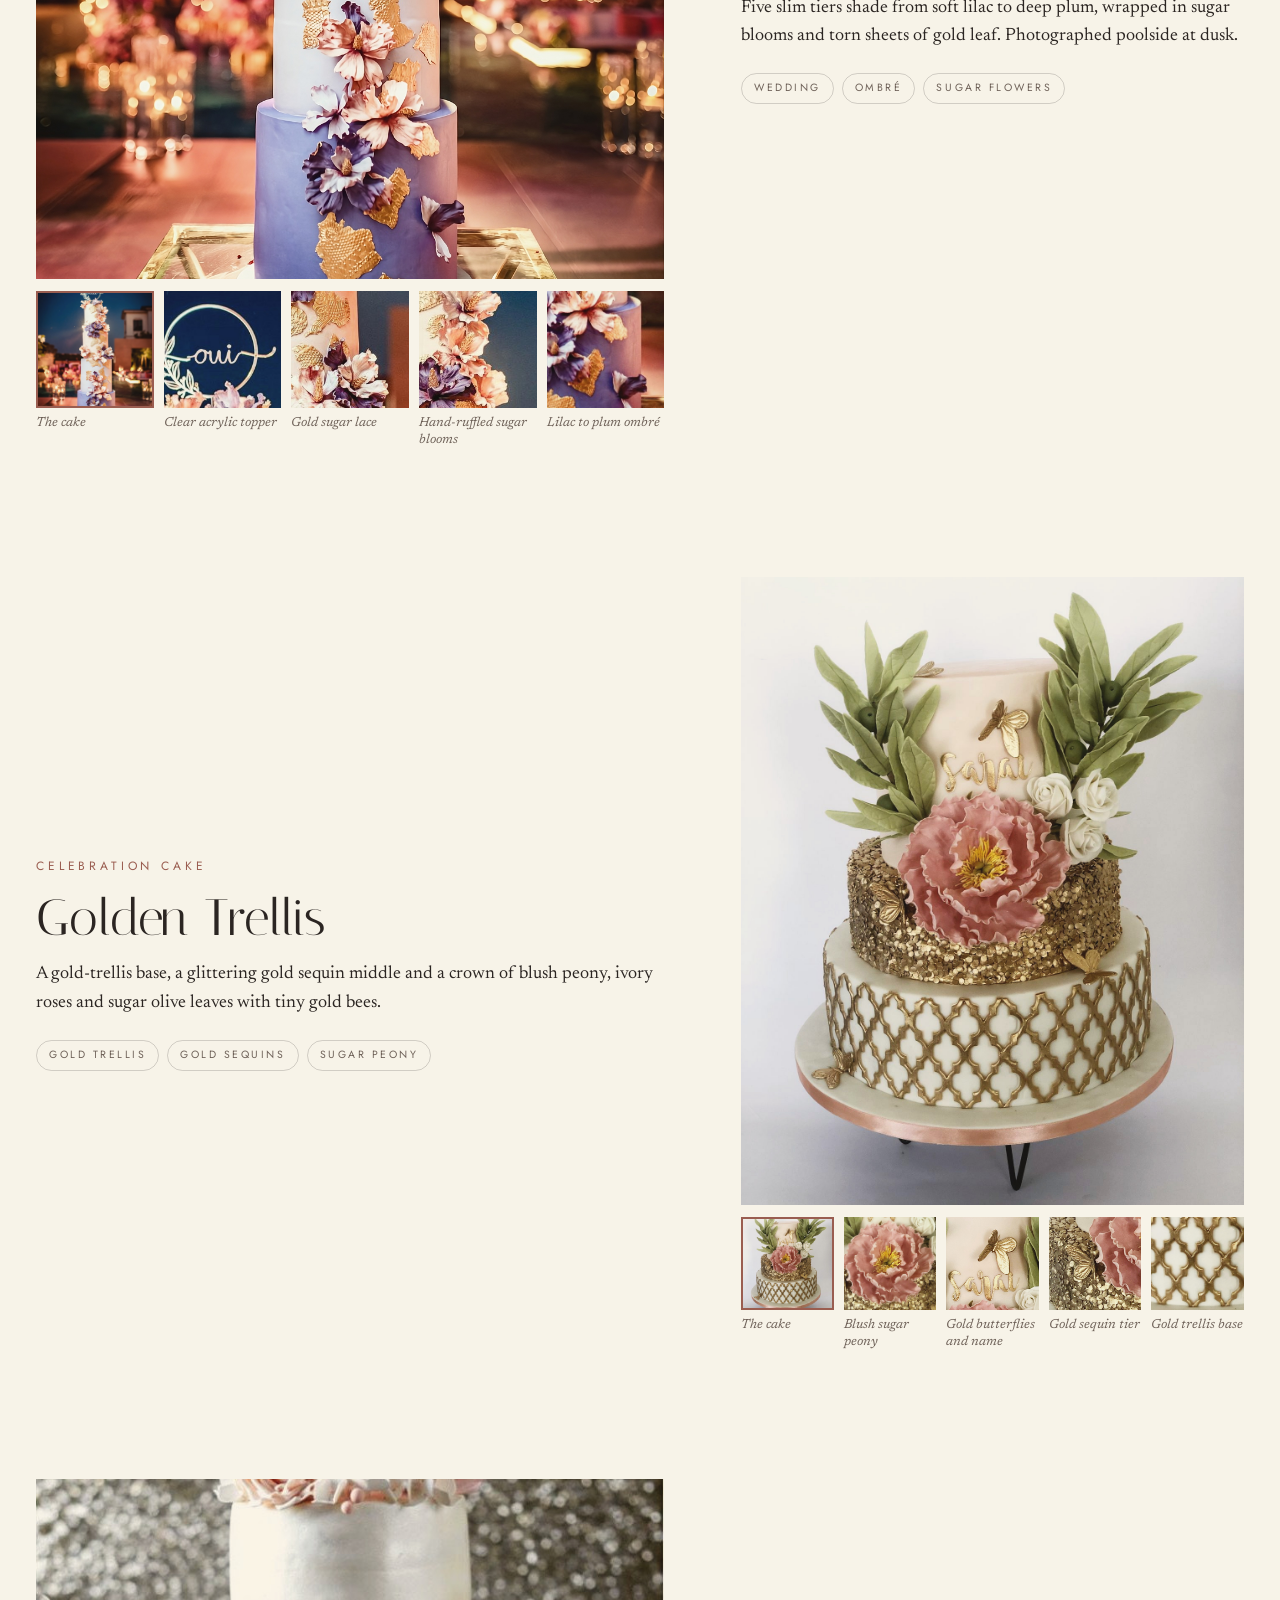
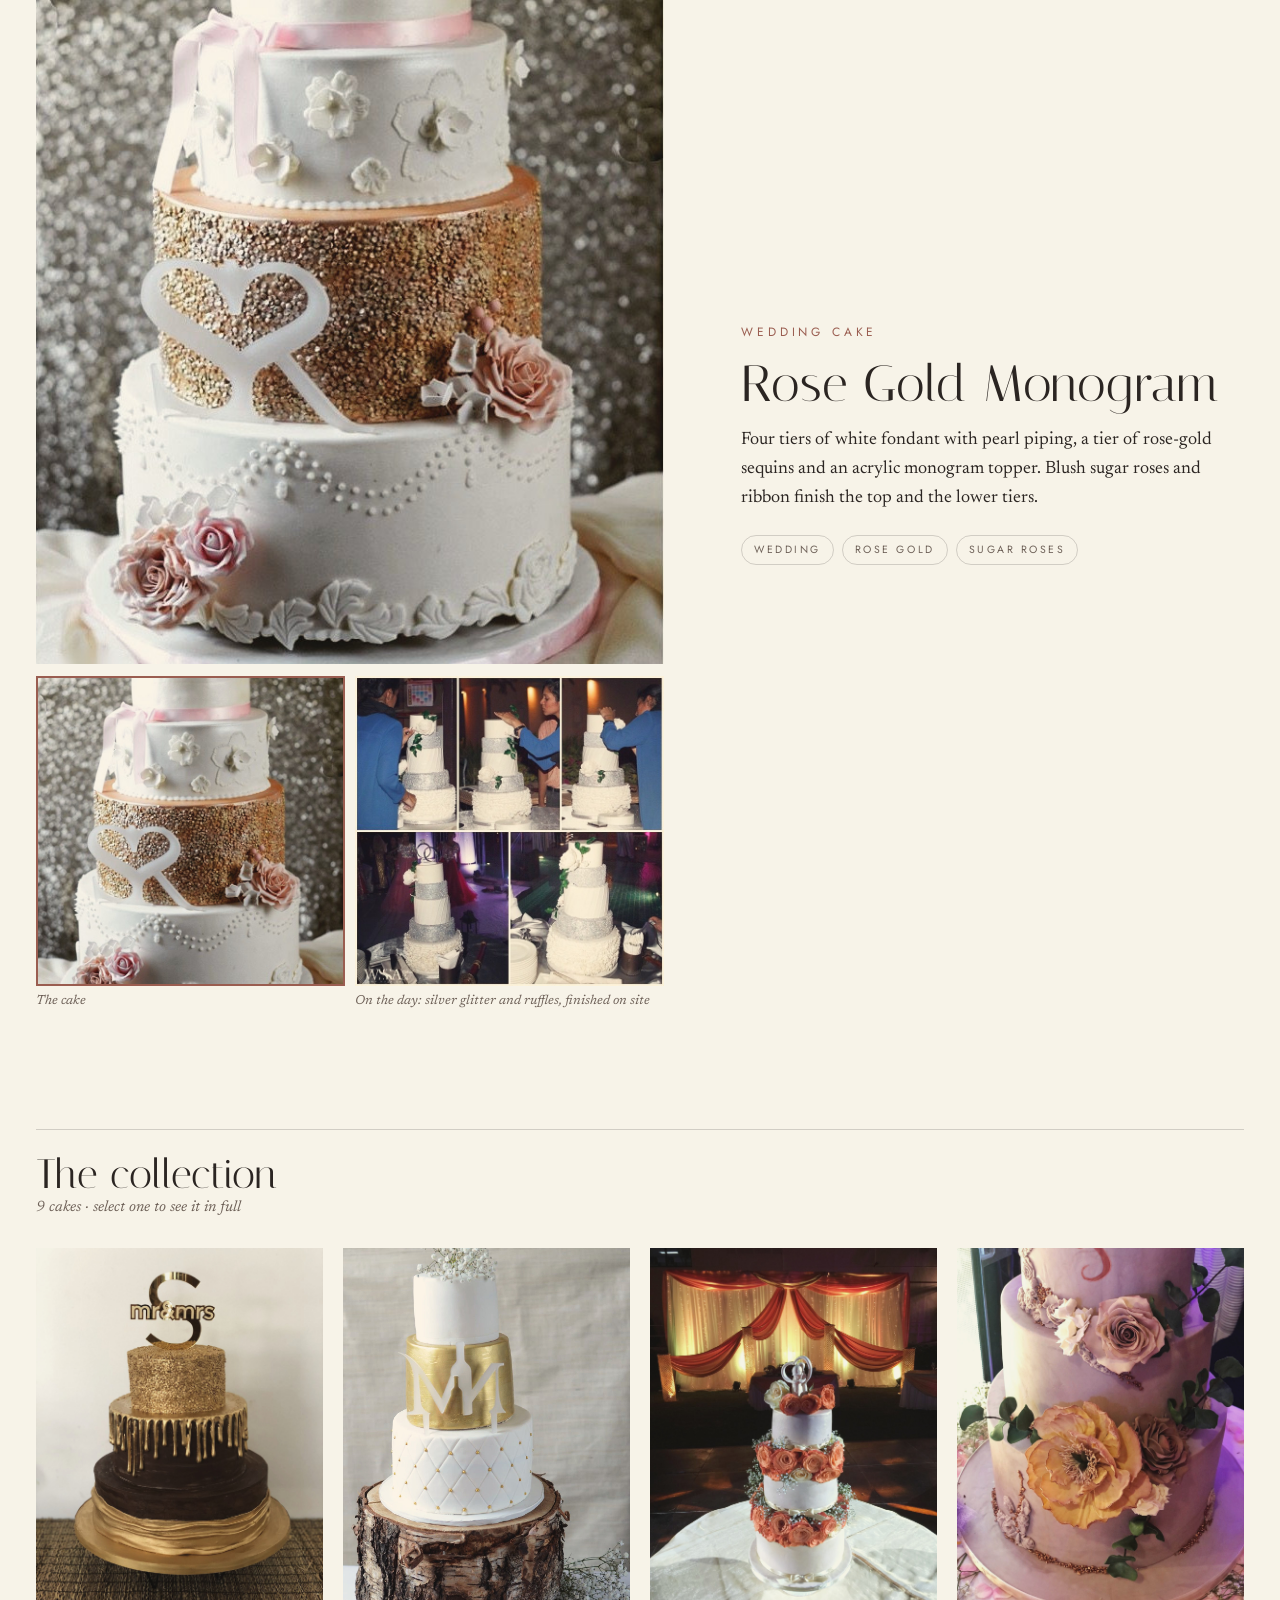
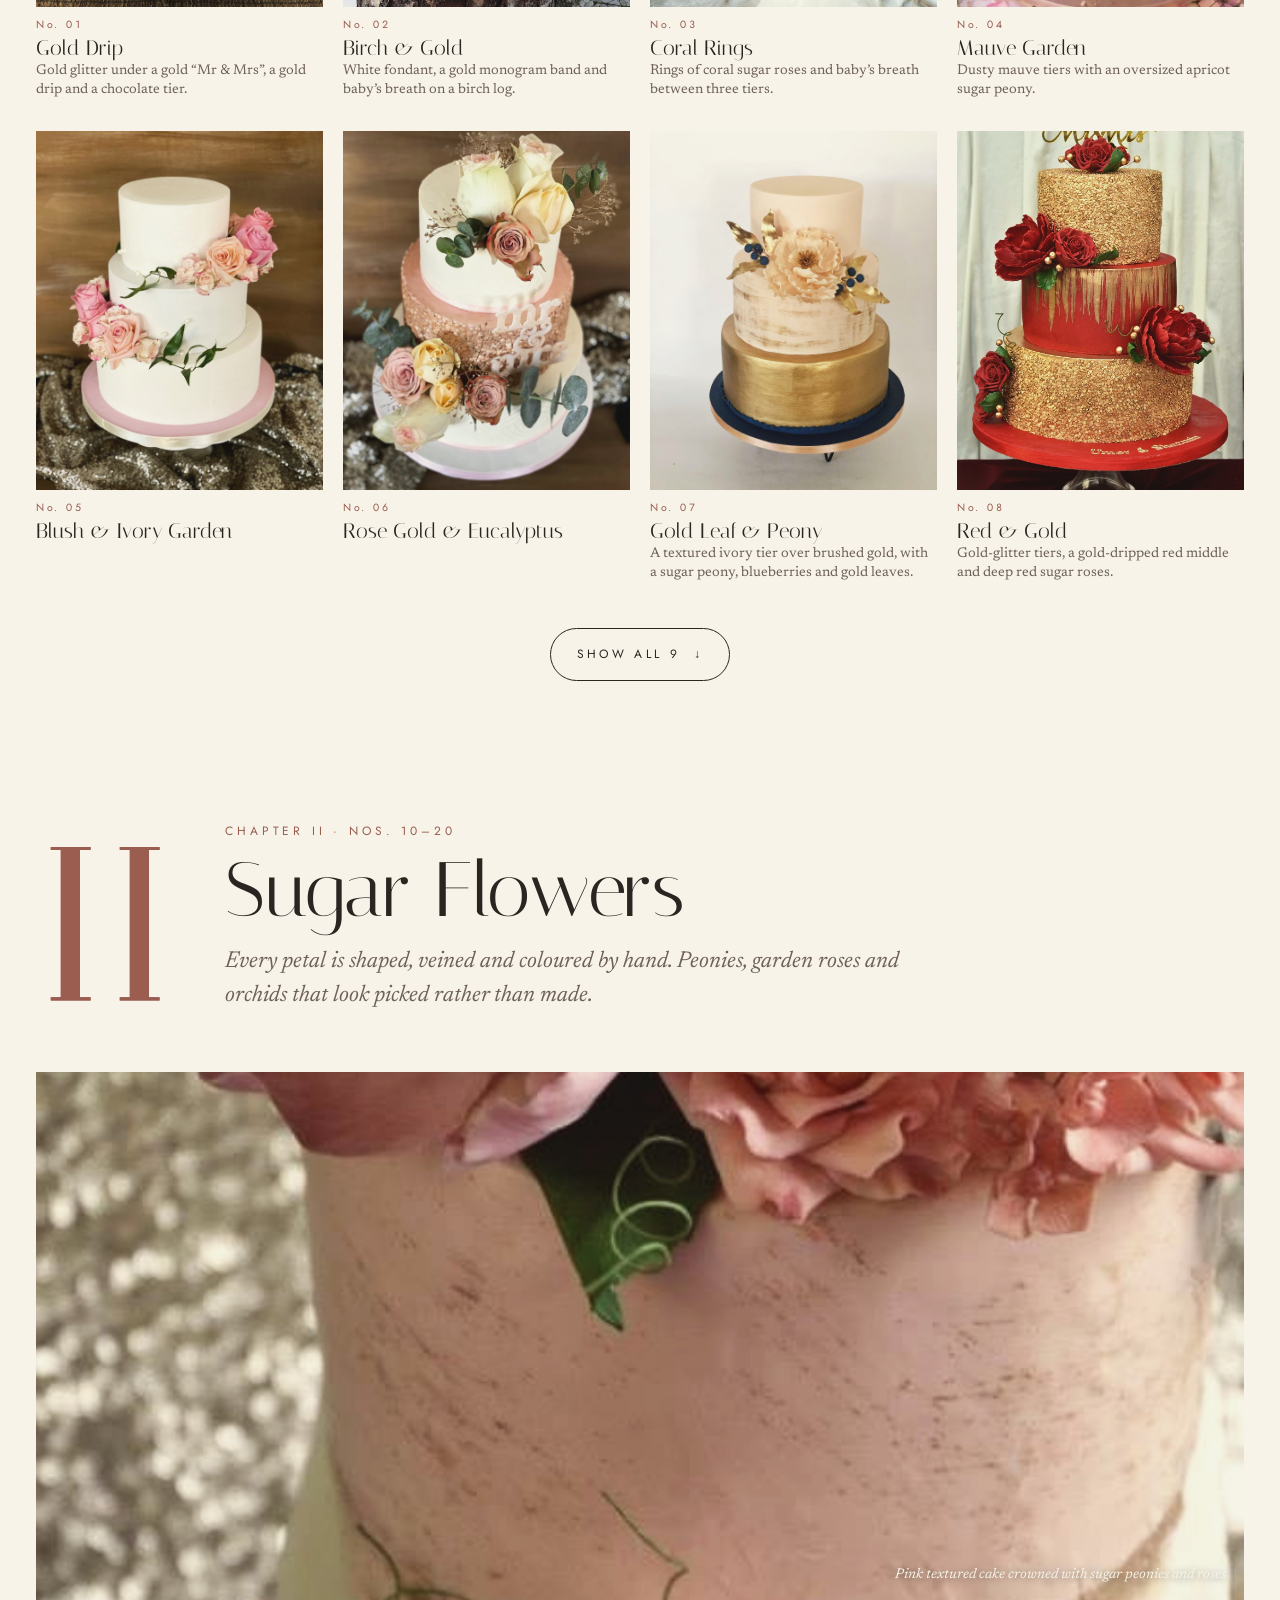
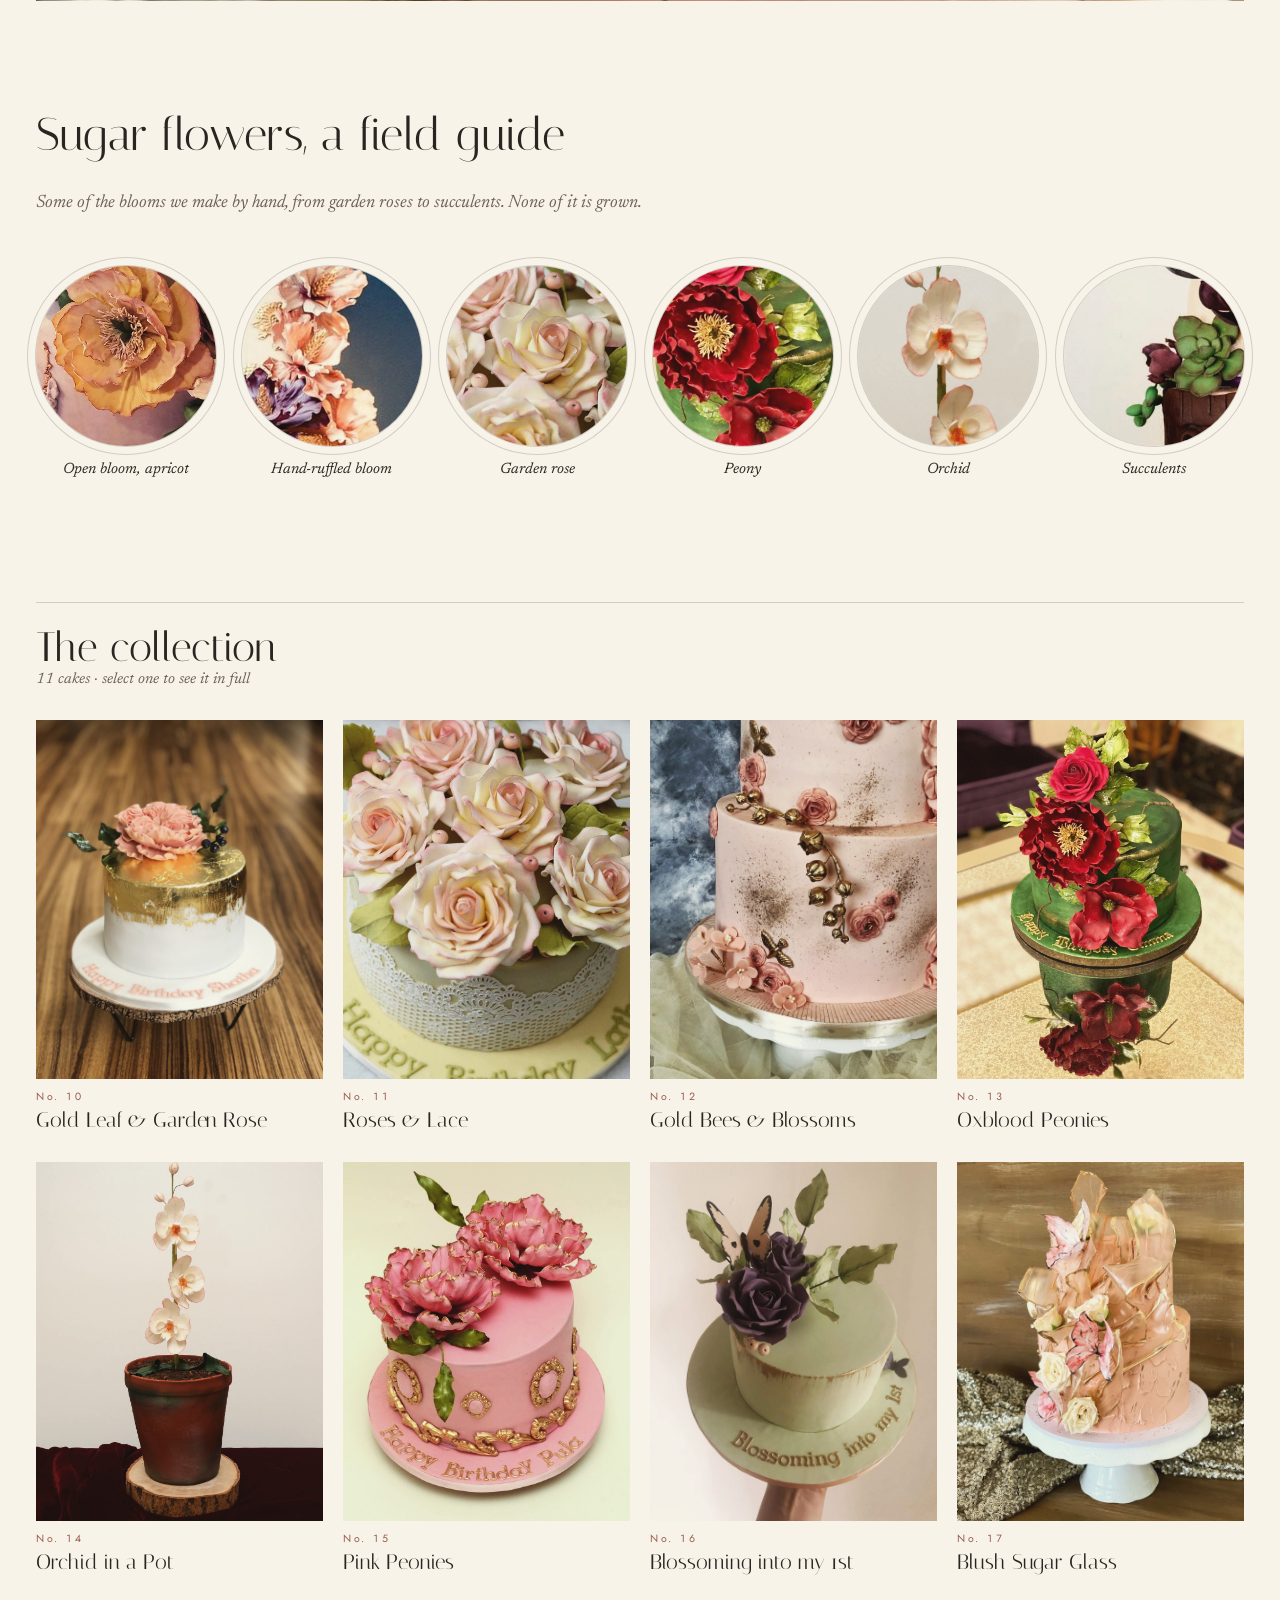
==== commit 5e3fc99e: "Fix mobile logo animation and hero gap" ====
--- a/index.html
+++ b/index.html
@@ -703,9 +703,9 @@
 /* ---- hero: logo draws itself with scroll ---- */
 const hero=$('#top'), wrap=$('#logoWrap'), nav=$('#nav');
 const parts={ring:$('#dRing'),cake:$('#dCake'),script:$('#dScript'),cakes:$('#dCakes')};
-Object.values(parts).forEach(u=>{u.setAttribute('stroke-dasharray','1.002 1.002')});
+const L={};for(const [k,u] of Object.entries(parts)){let len=0;try{const src=document.querySelector(u.getAttribute('href'));src.removeAttribute('pathLength');len=src.getTotalLength()}catch(e){}L[k]=len>1?len:1;u.setAttribute('stroke-dasharray',`${L[k]*1.002} ${L[k]*1.002}`)}
 const cue=$('#cue'), ringSpin=$('#ringSpin');
-function setPart(u,draw,fill){u.style.strokeDashoffset=(1-draw).toFixed(4);u.style.fillOpacity=fill.toFixed(3);u.style.strokeOpacity=(draw>0?1-fill*.85:0).toFixed(3)}
+function setPart(u,draw,fill){const k=Object.keys(parts).find(x=>parts[x]===u);u.style.strokeDashoffset=(L[k]*(1-draw)).toFixed(2);u.style.fillOpacity=fill.toFixed(3);u.style.strokeOpacity=(draw>0?1-fill*.85:0).toFixed(3)}
 let intro=0;
 function heroRender(p){
   setPart(parts.ring,ease(Math.max(intro,seg(p,0,.14))),0);
@@ -894,7 +894,13 @@
   .lb-ctl button{width:52px;height:52px}
 }
 @media (hover:none){
-  .maker .portrait img{filter:grayscale(.15)}
+  .maker .portrait img{filter:grayscale(.15)}}
+@supports (overflow:clip){html,body{overflow-x:clip}}
+#studio{margin-top:calc(var(--vh,1vh)*-16);background:var(--paper);z-index:2}
+#studio::before{content:"";position:absolute;left:0;right:0;bottom:100%;height:calc(var(--vh,1vh)*14);background:linear-gradient(to top,var(--paper),transparent);pointer-events:none}
+@media (max-width:640px){#studio{padding-top:40px}}
+@media (prefers-reduced-motion:reduce){#studio{margin-top:0}#studio::before{display:none}}
+@media (hover:none){
 }
 </style>
 </body>
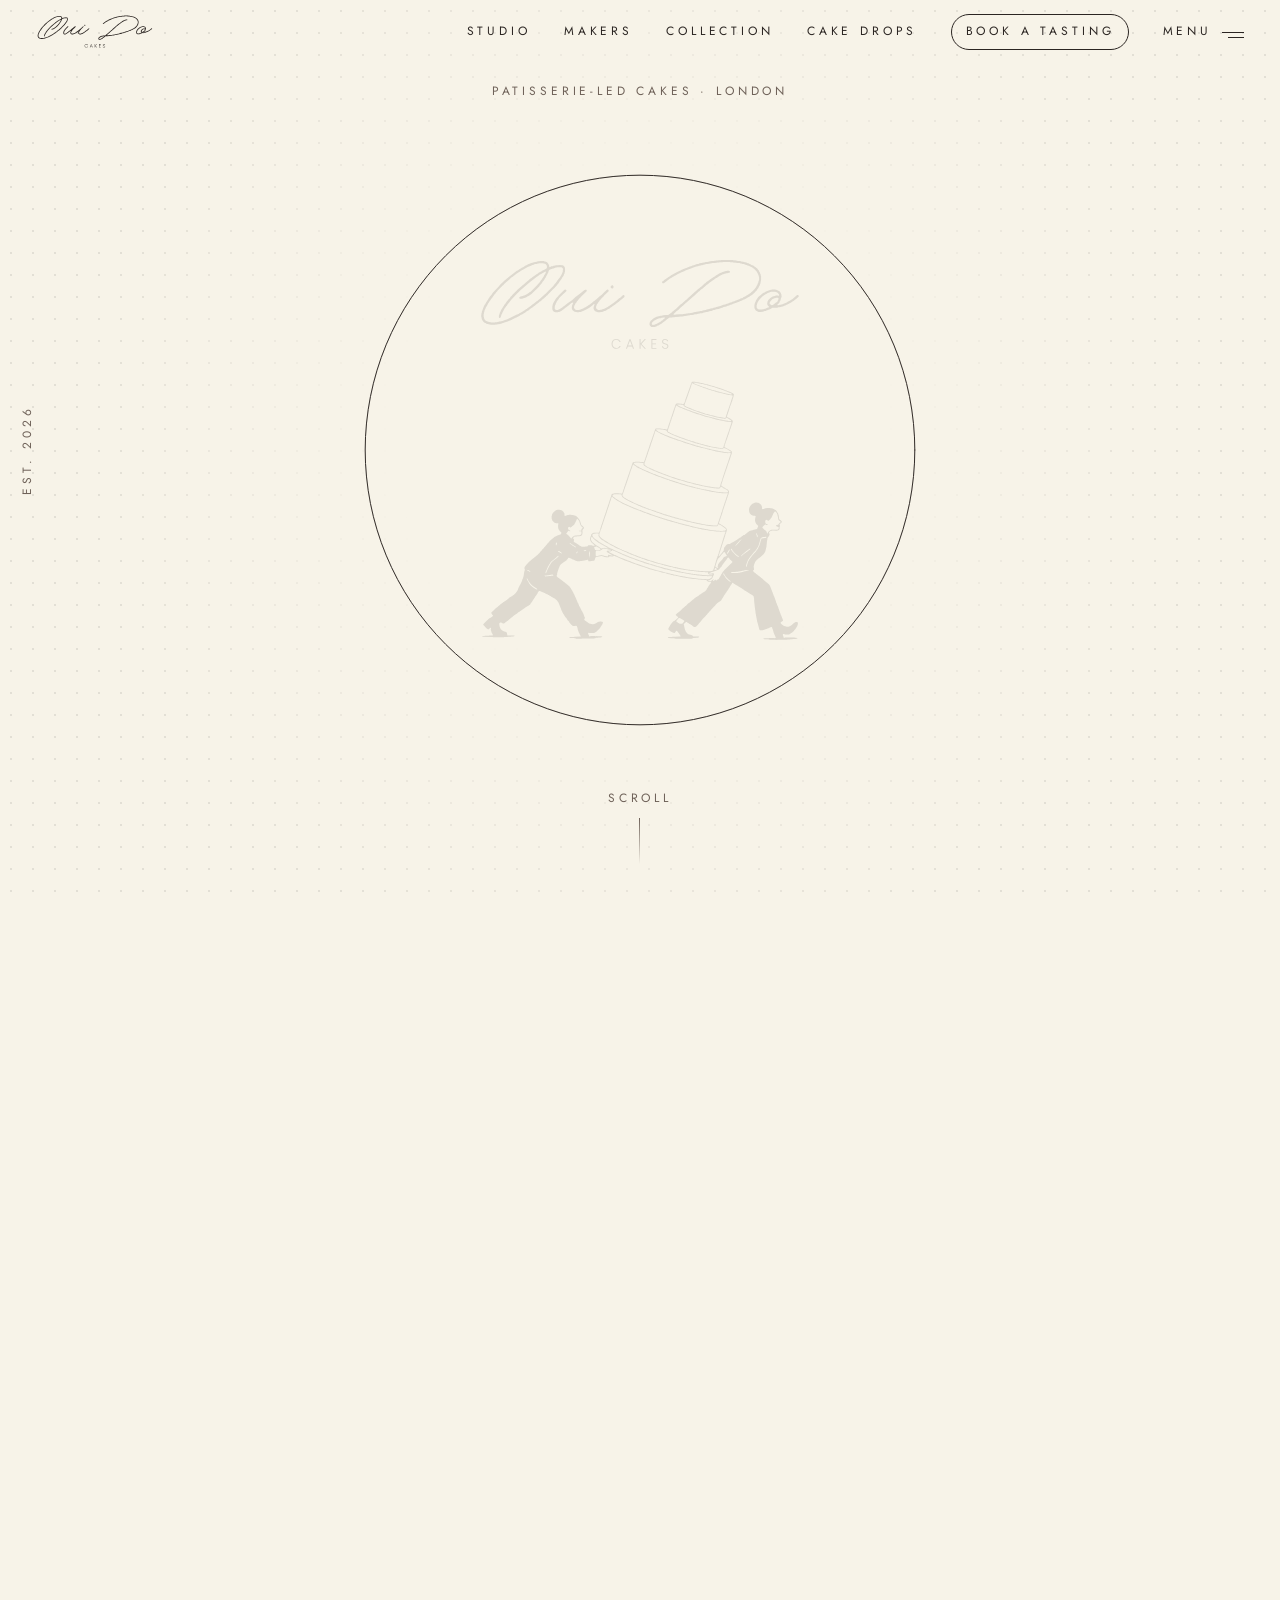
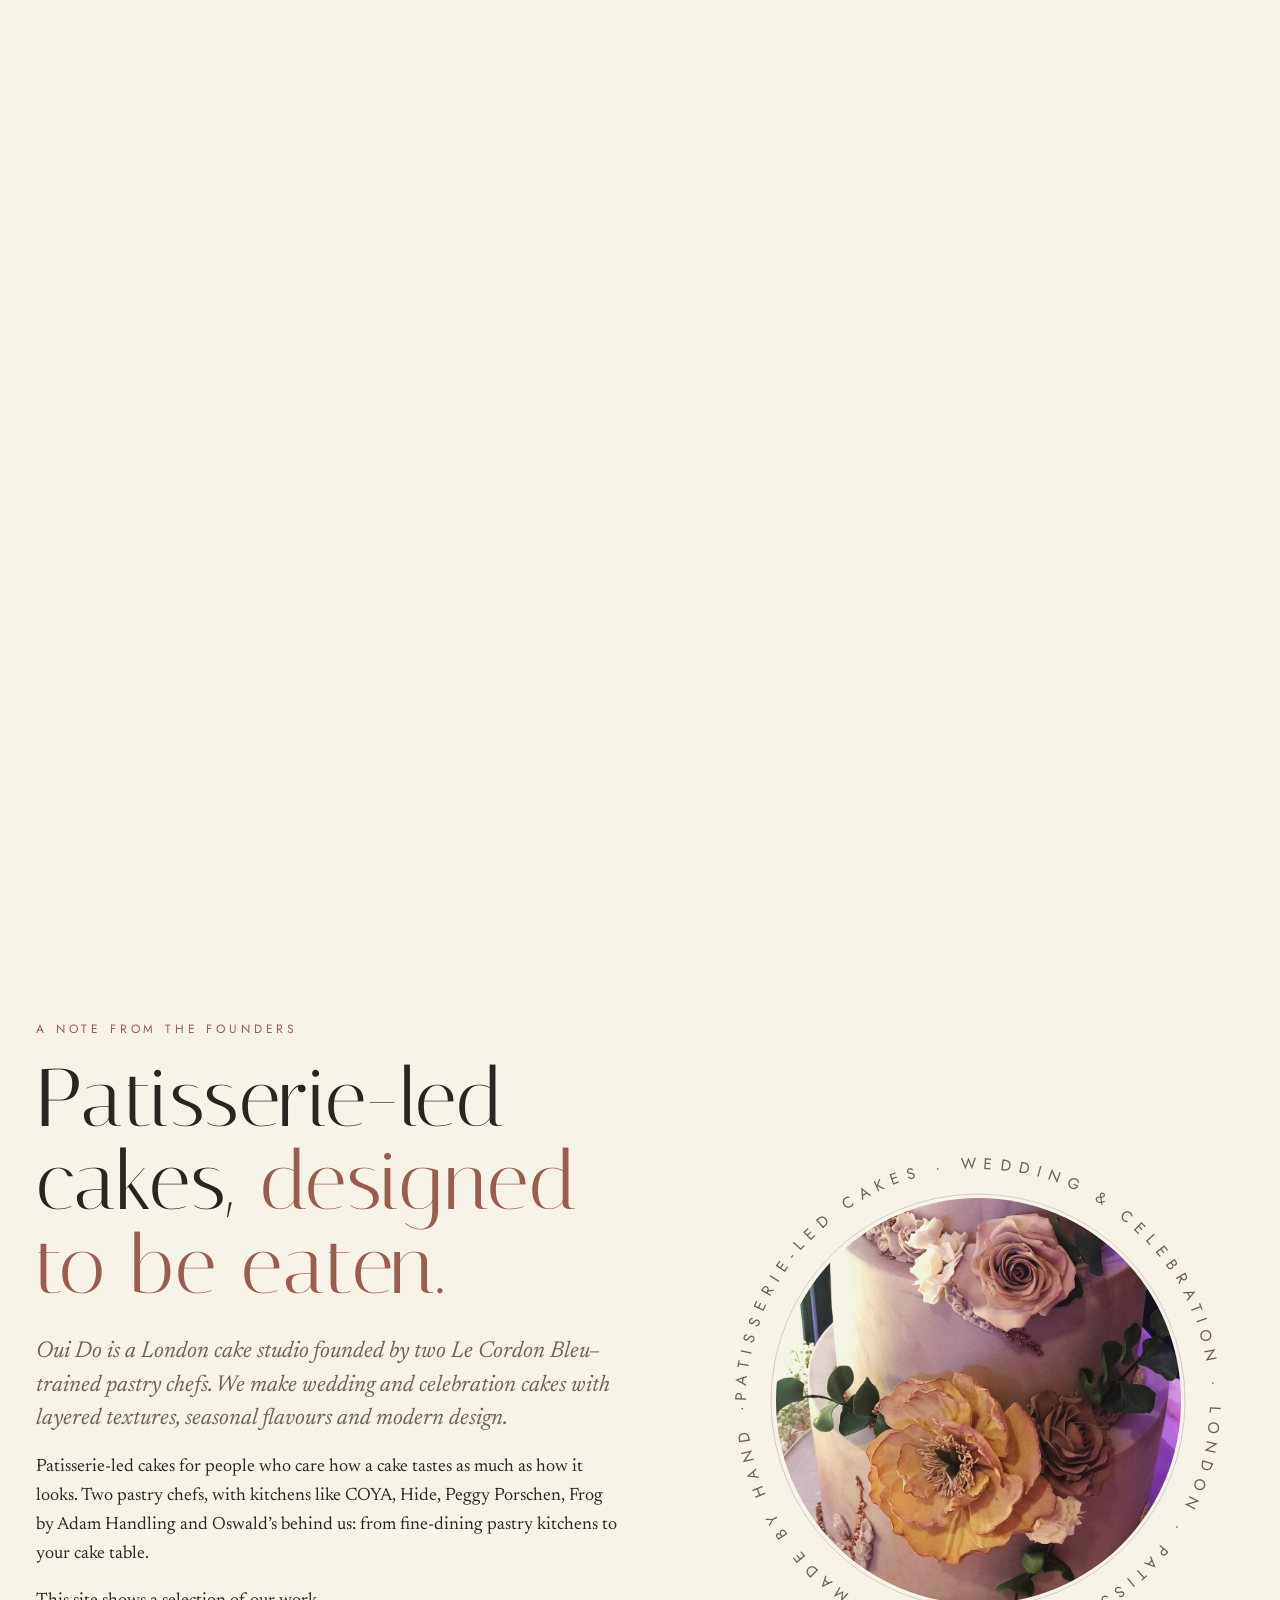
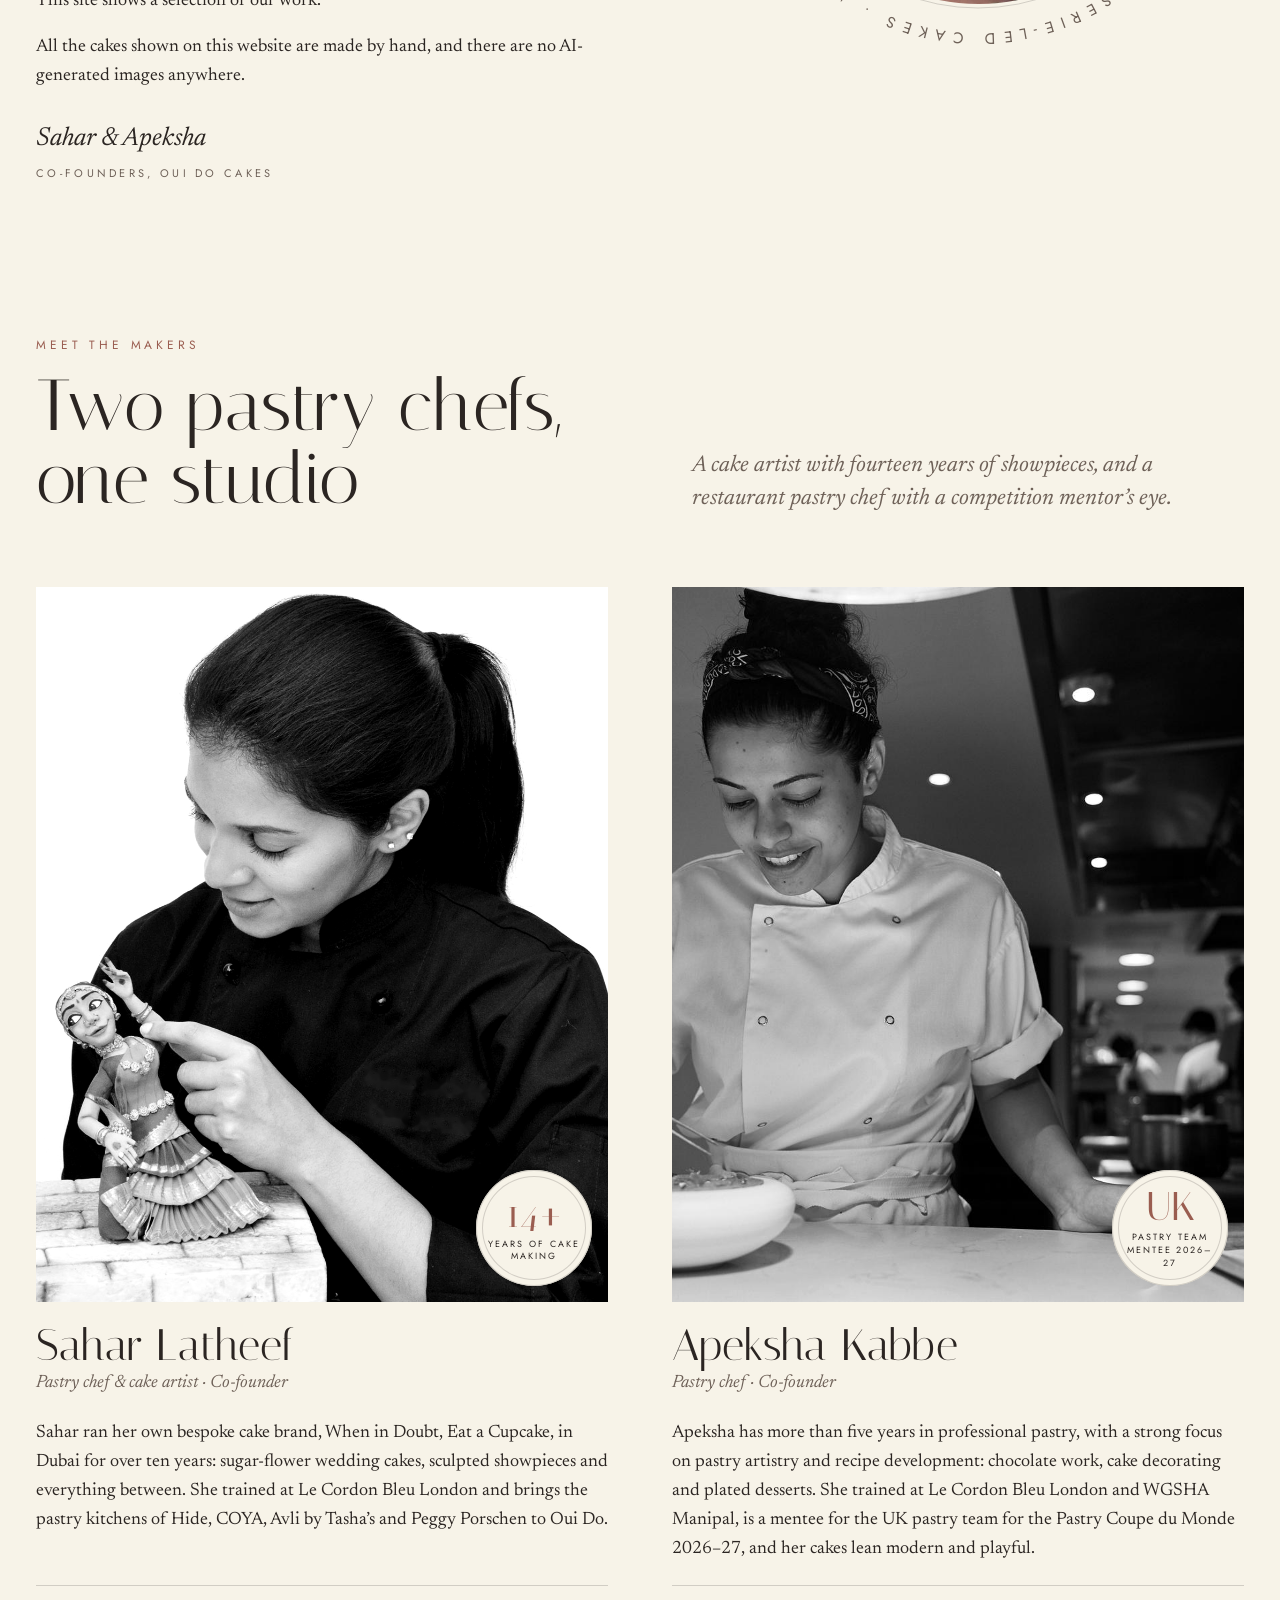
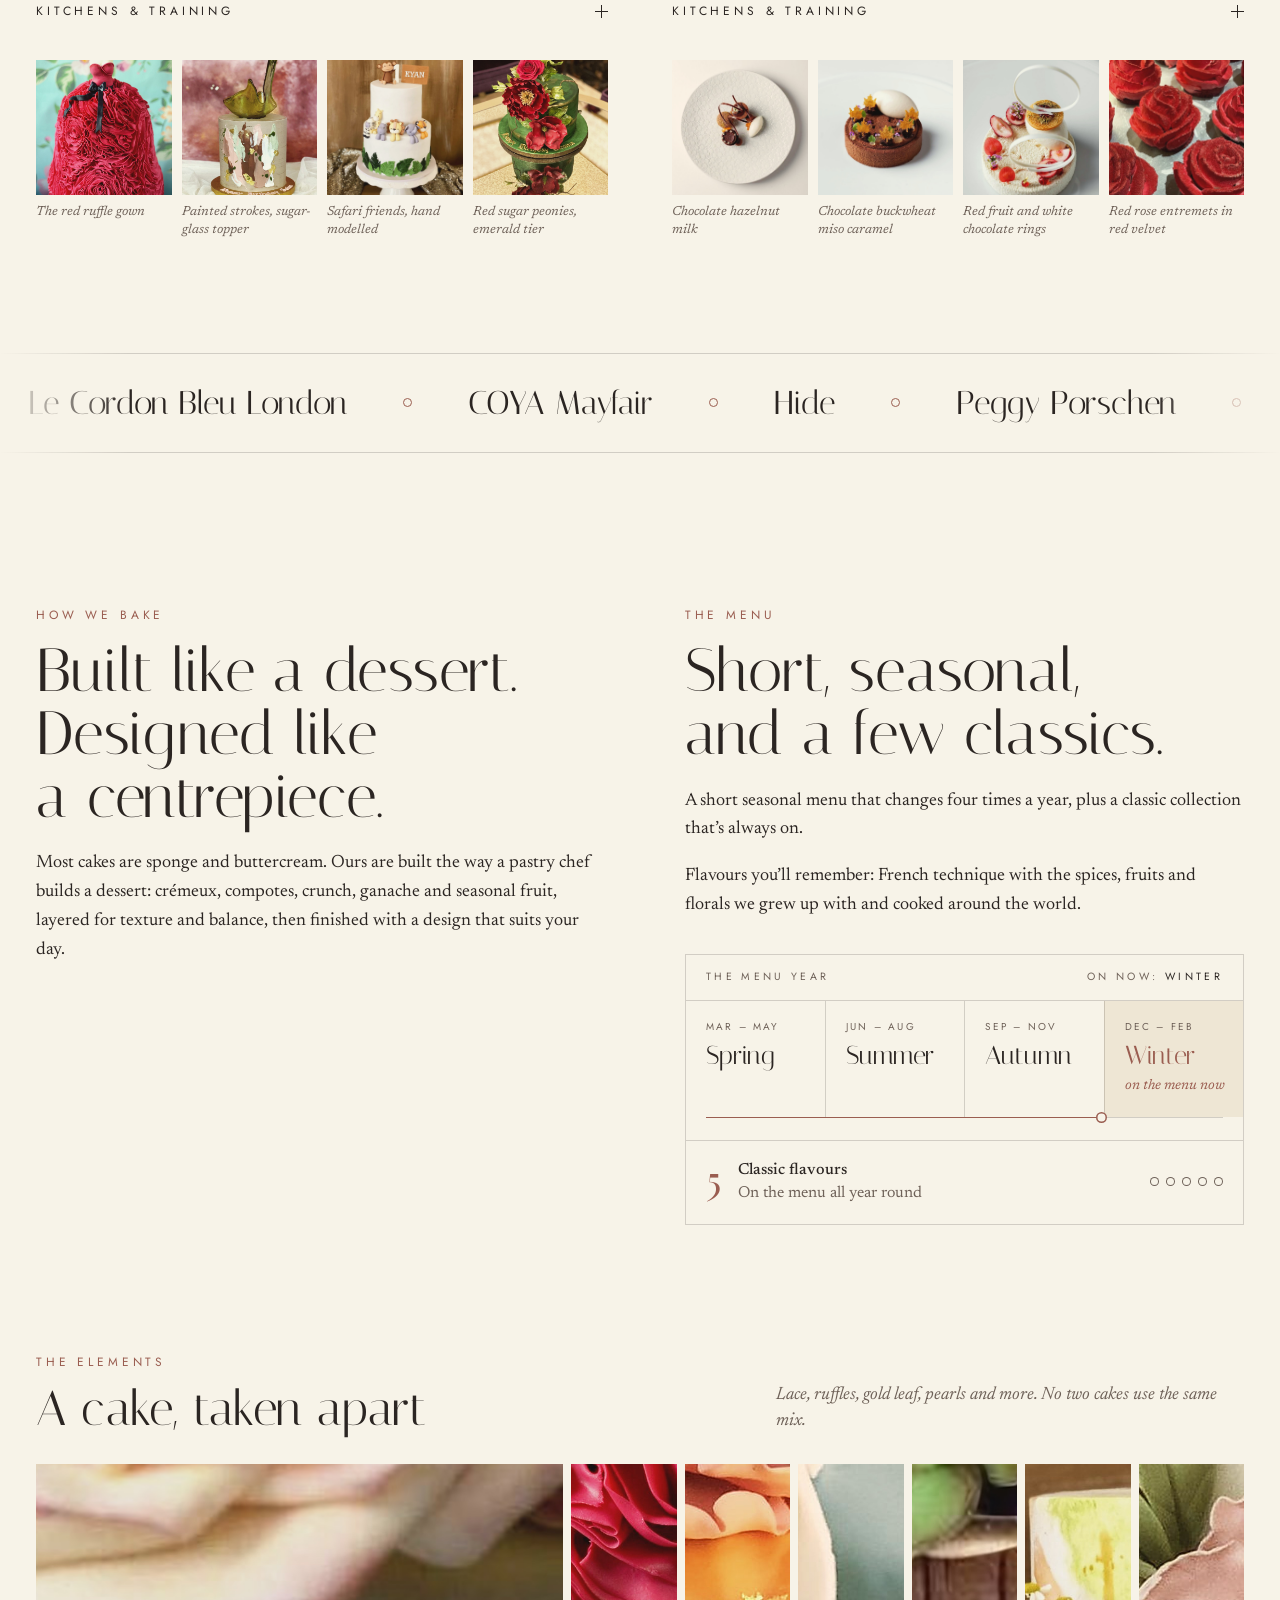
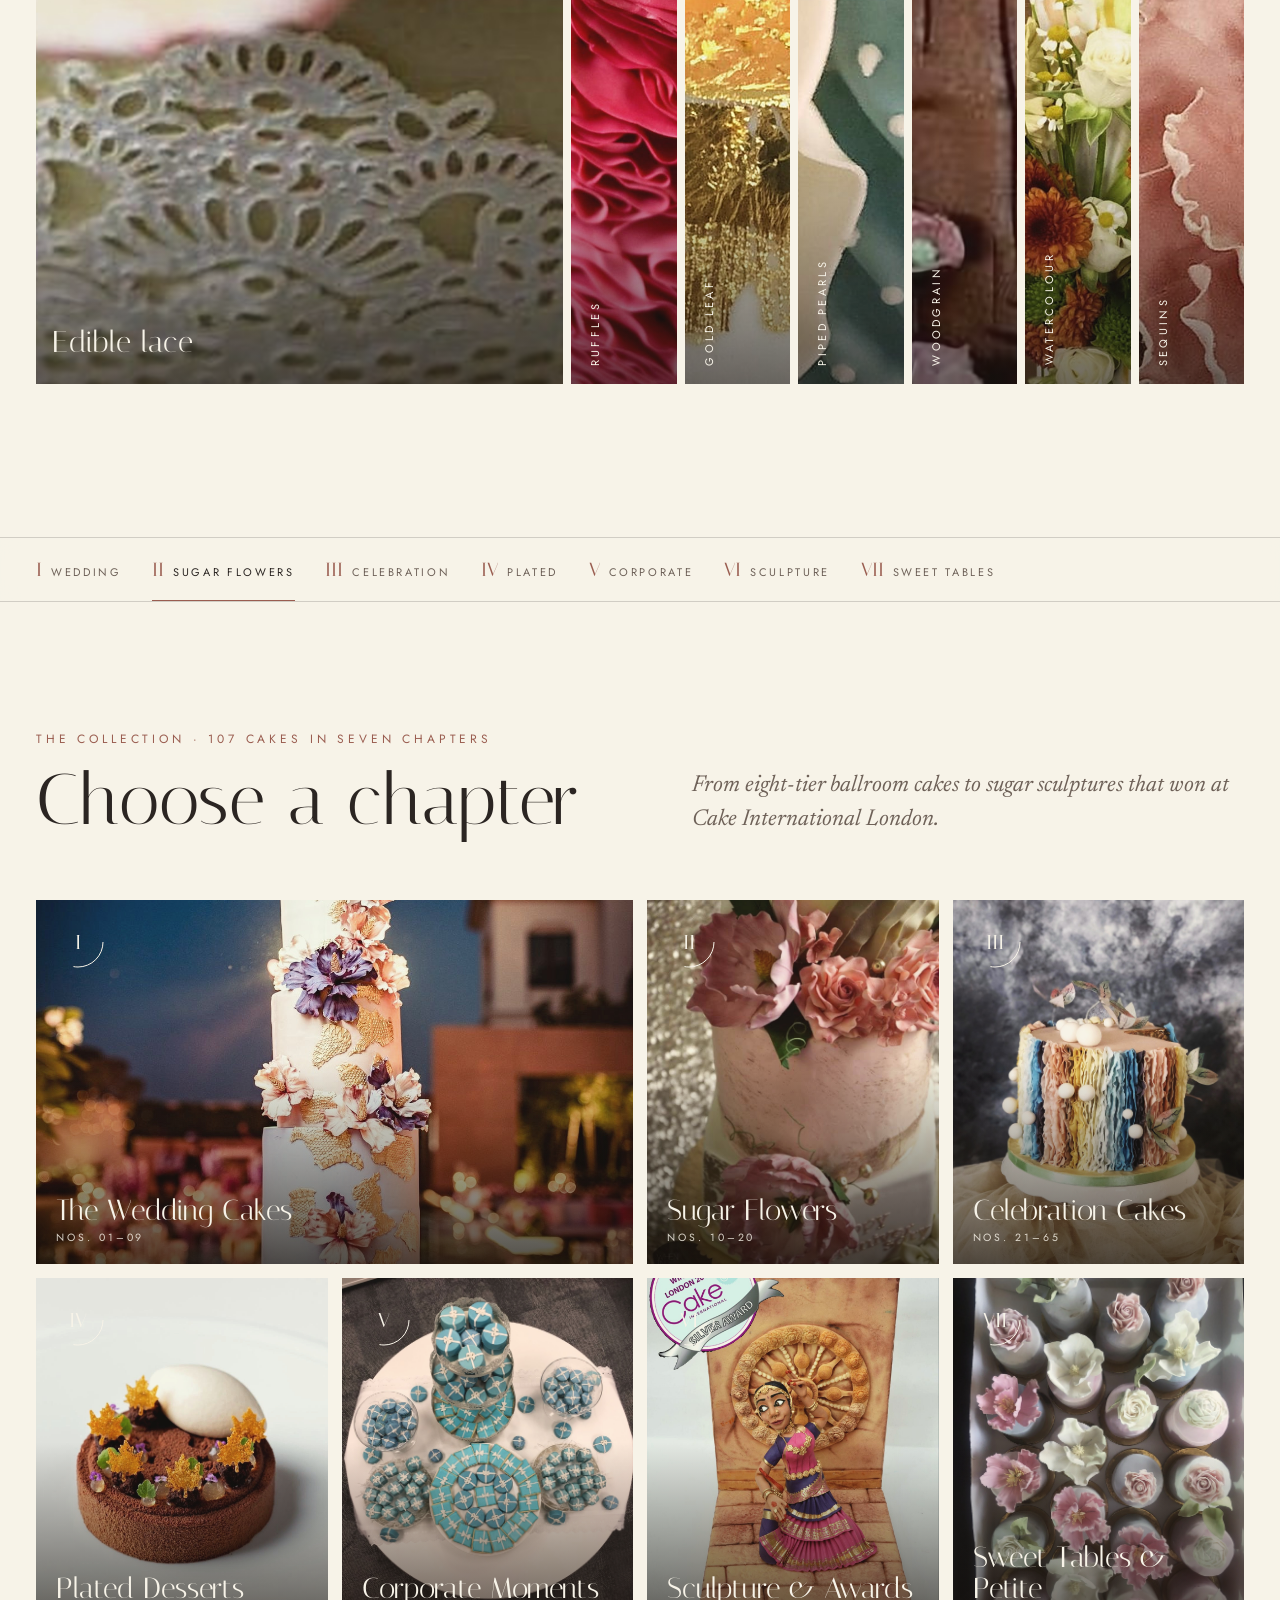
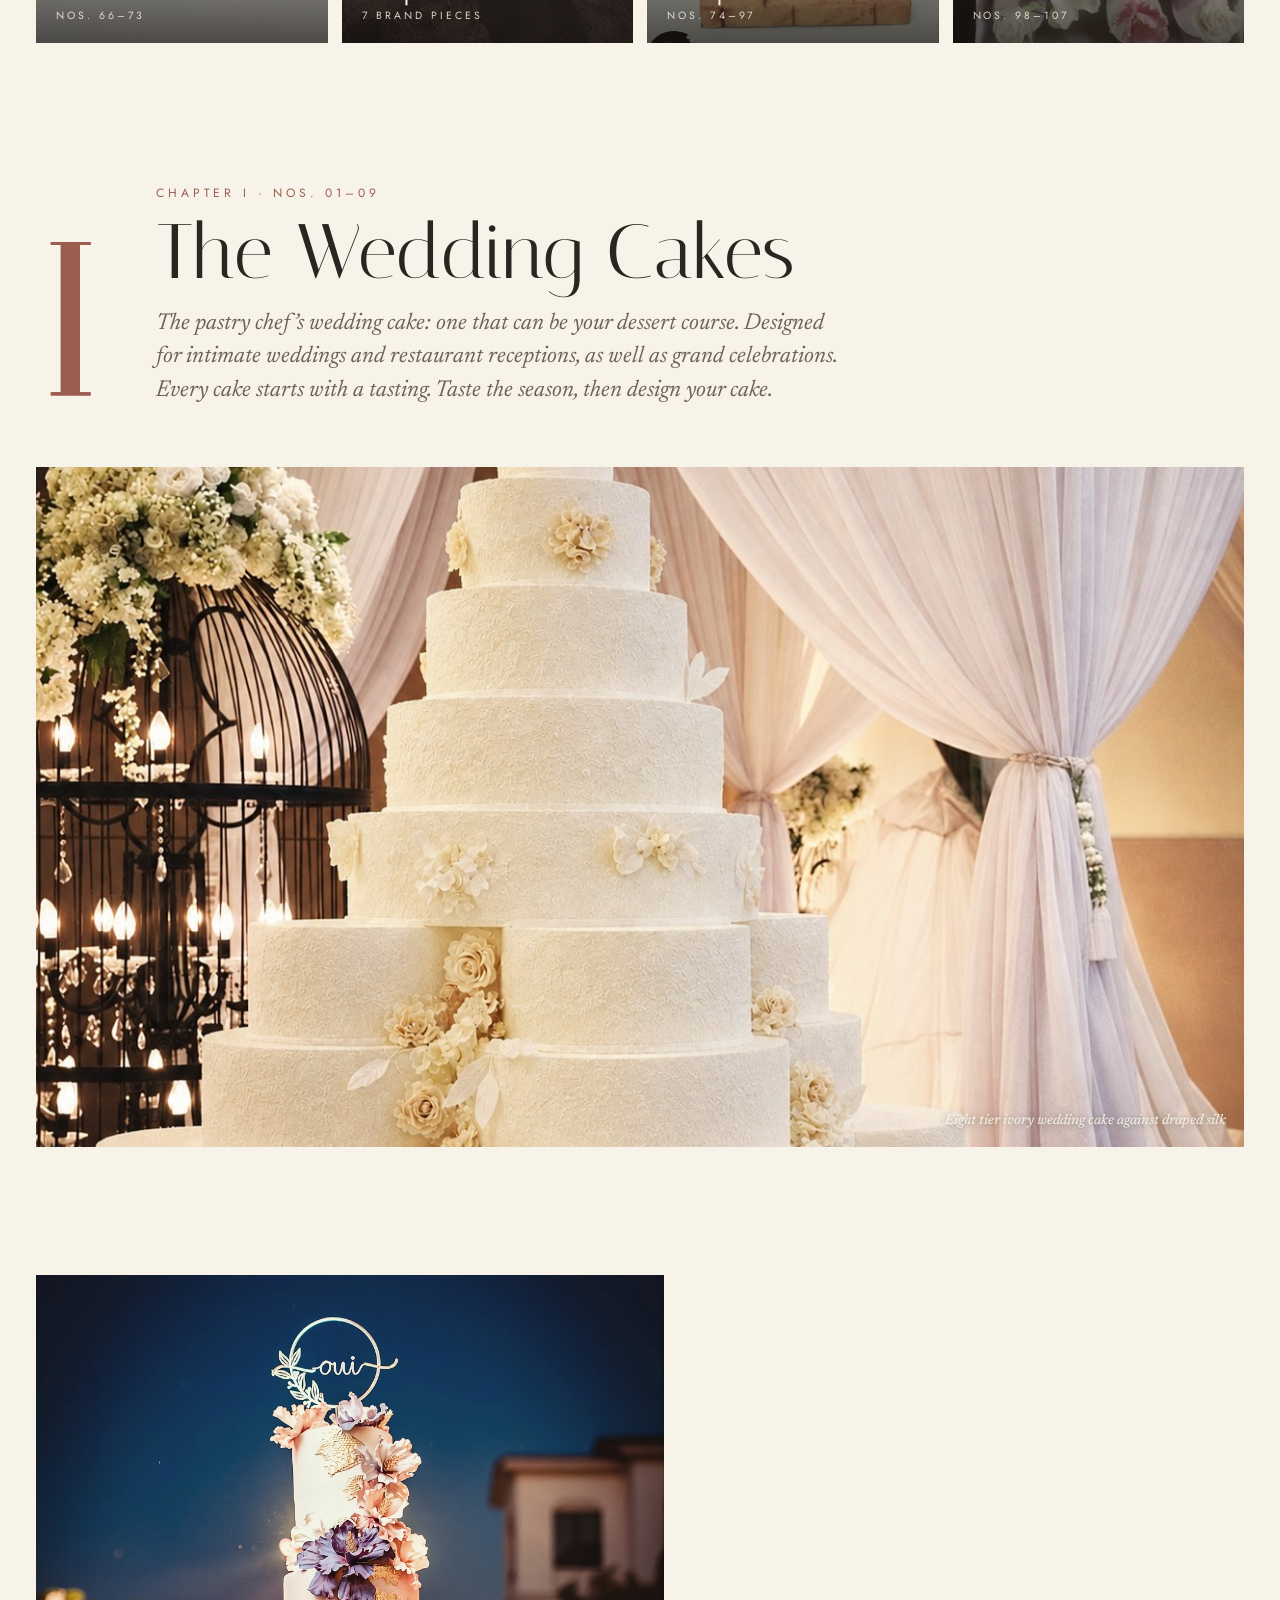
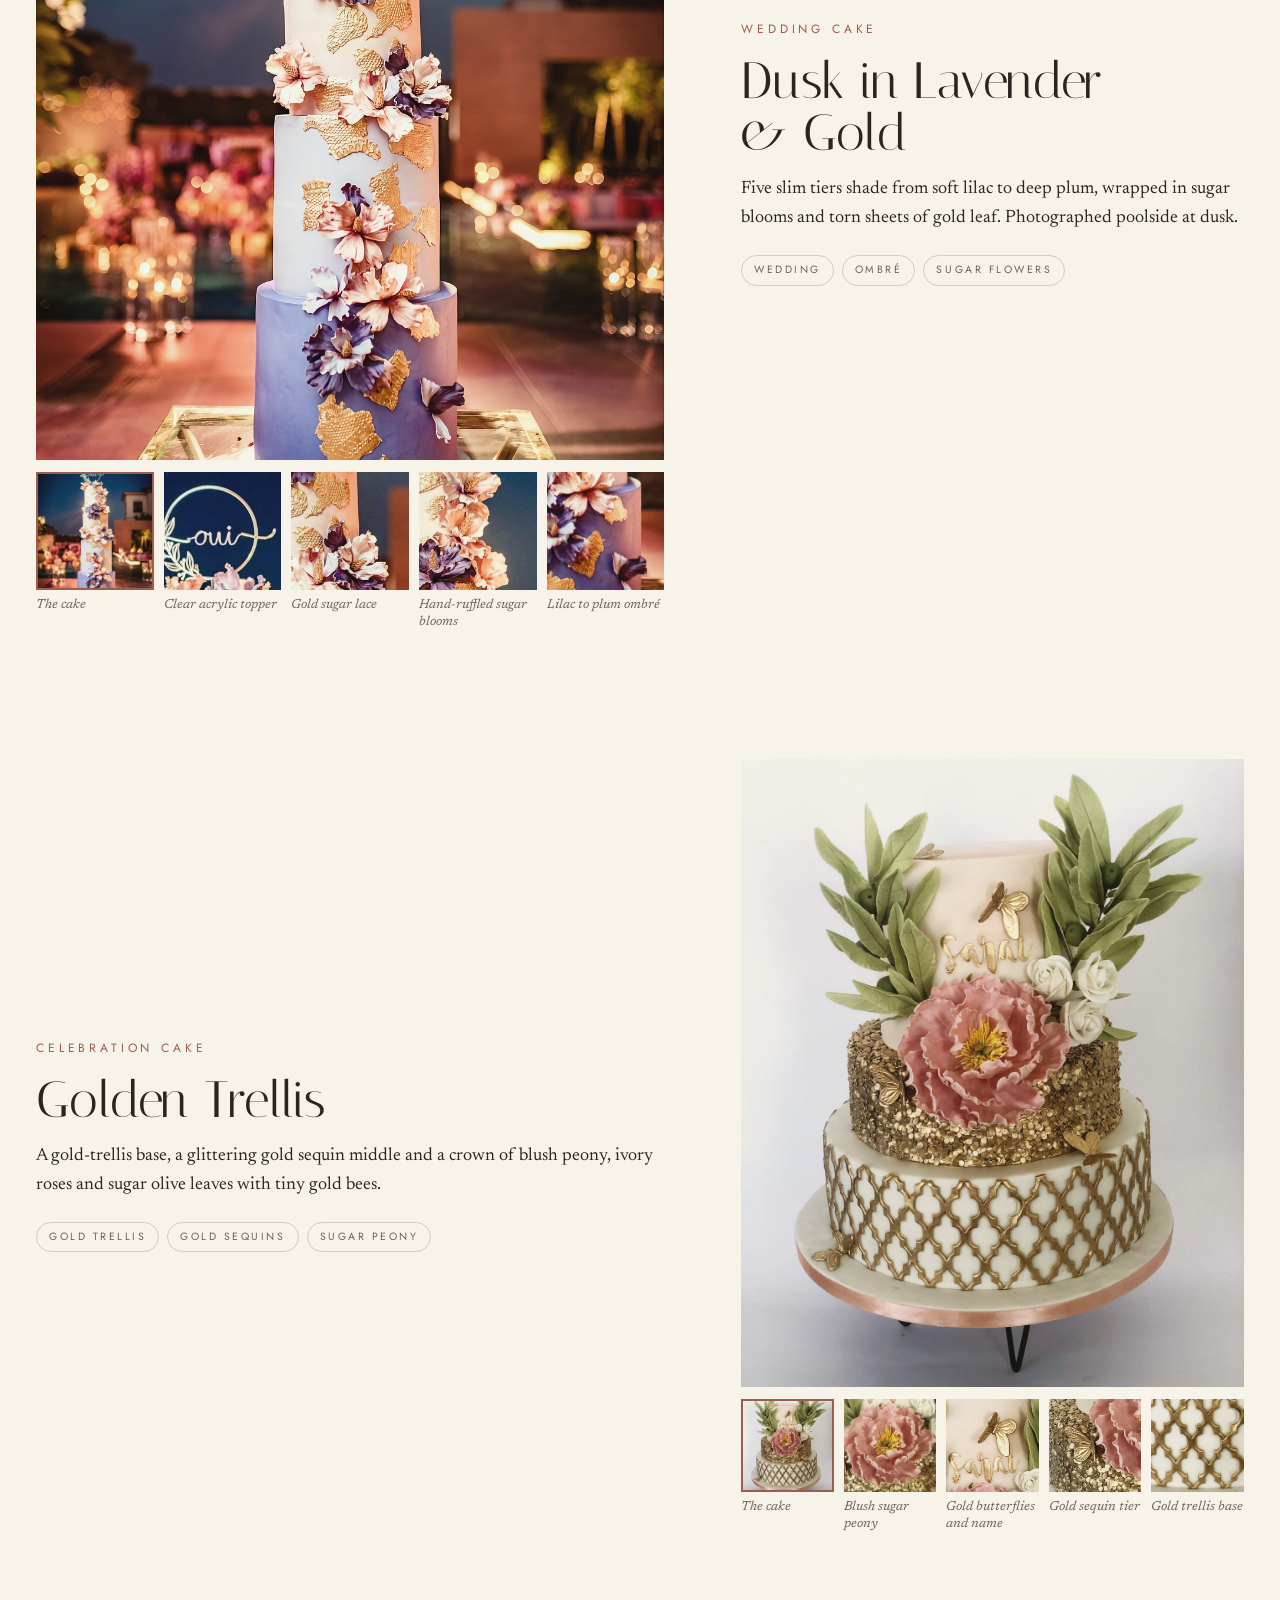
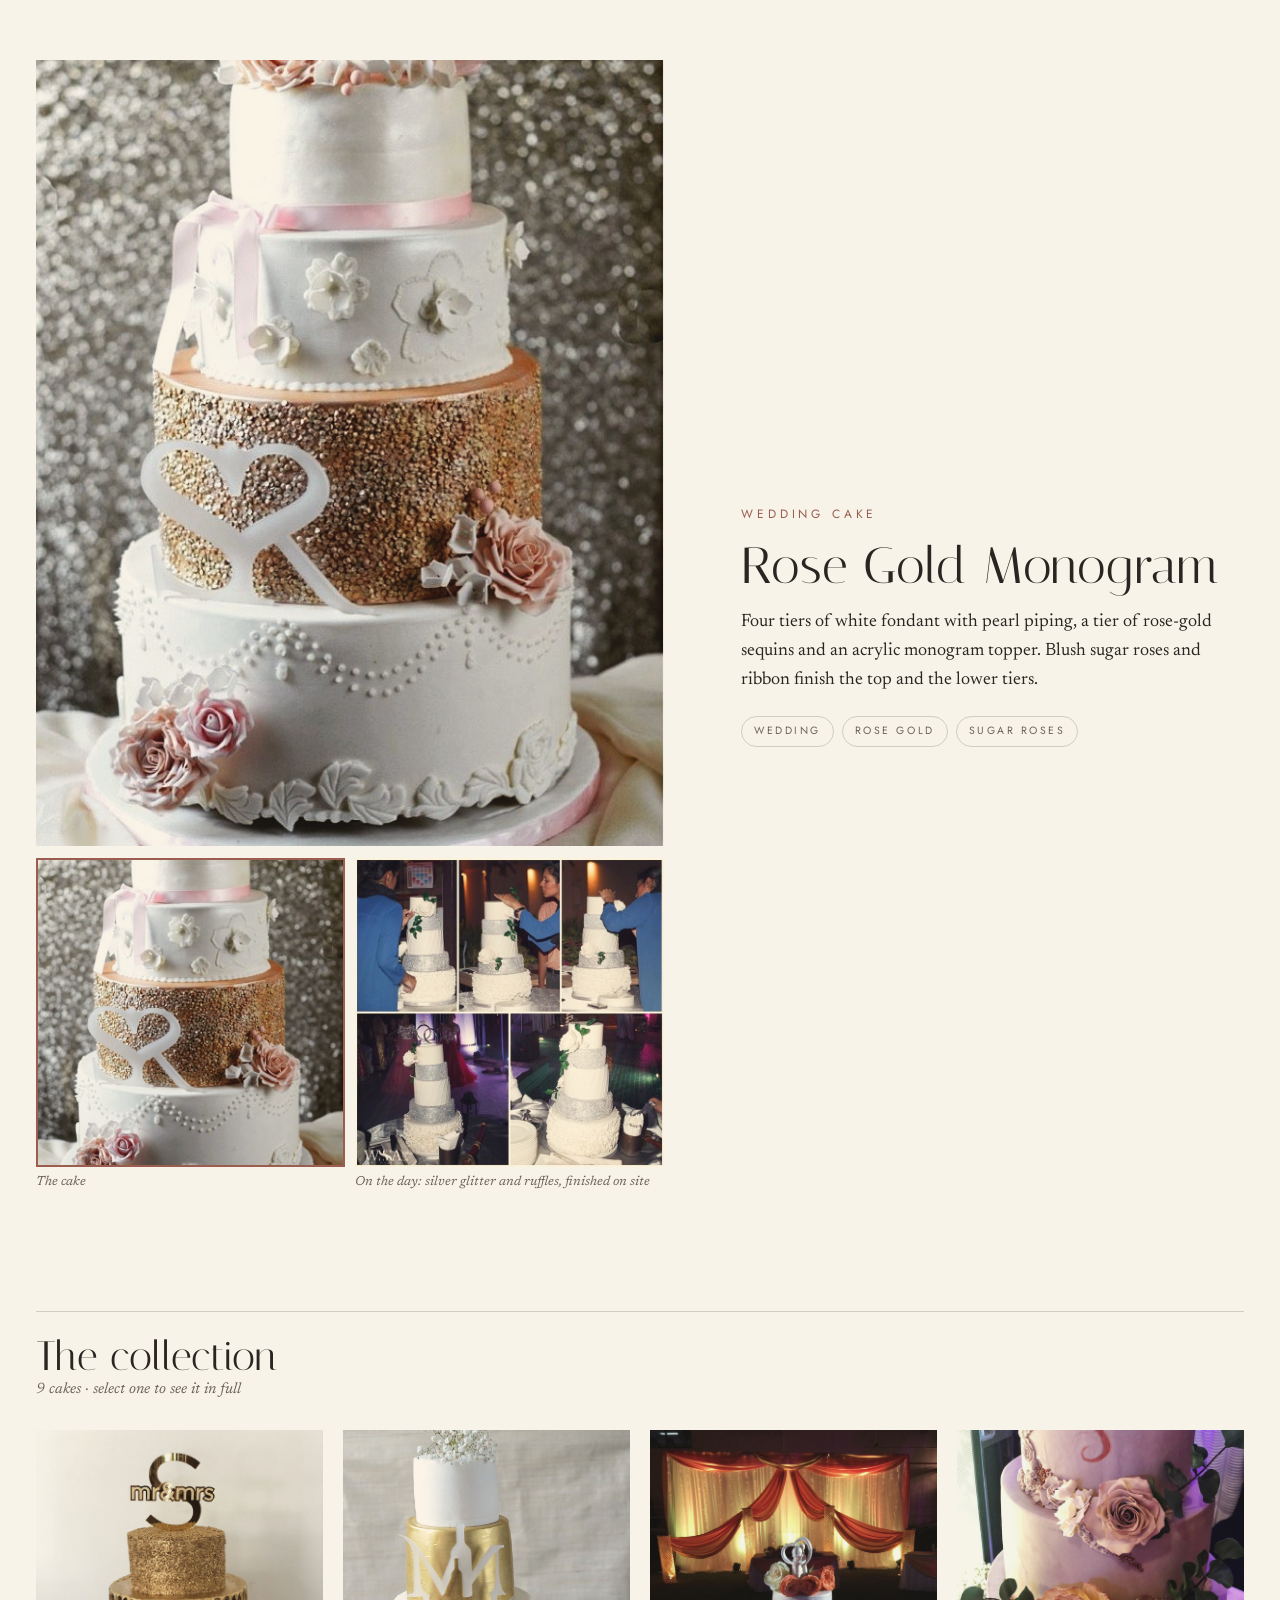
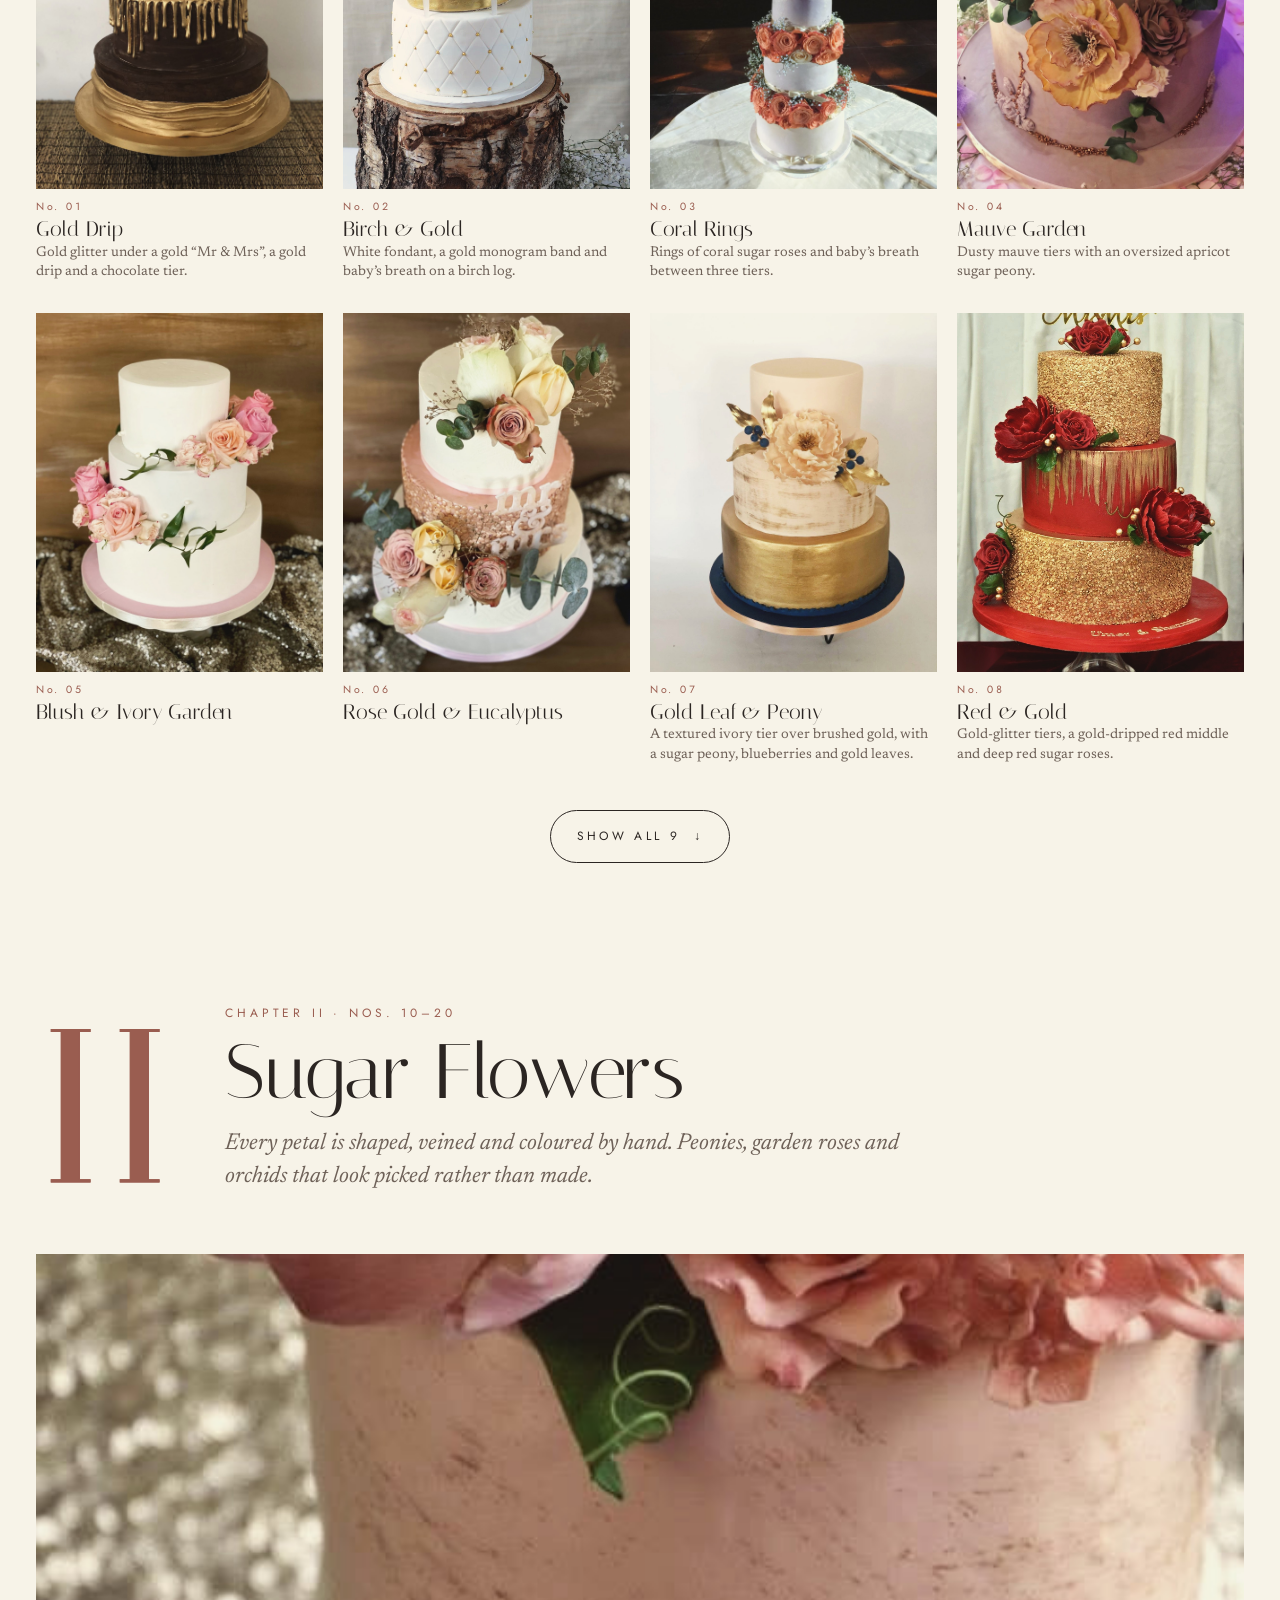
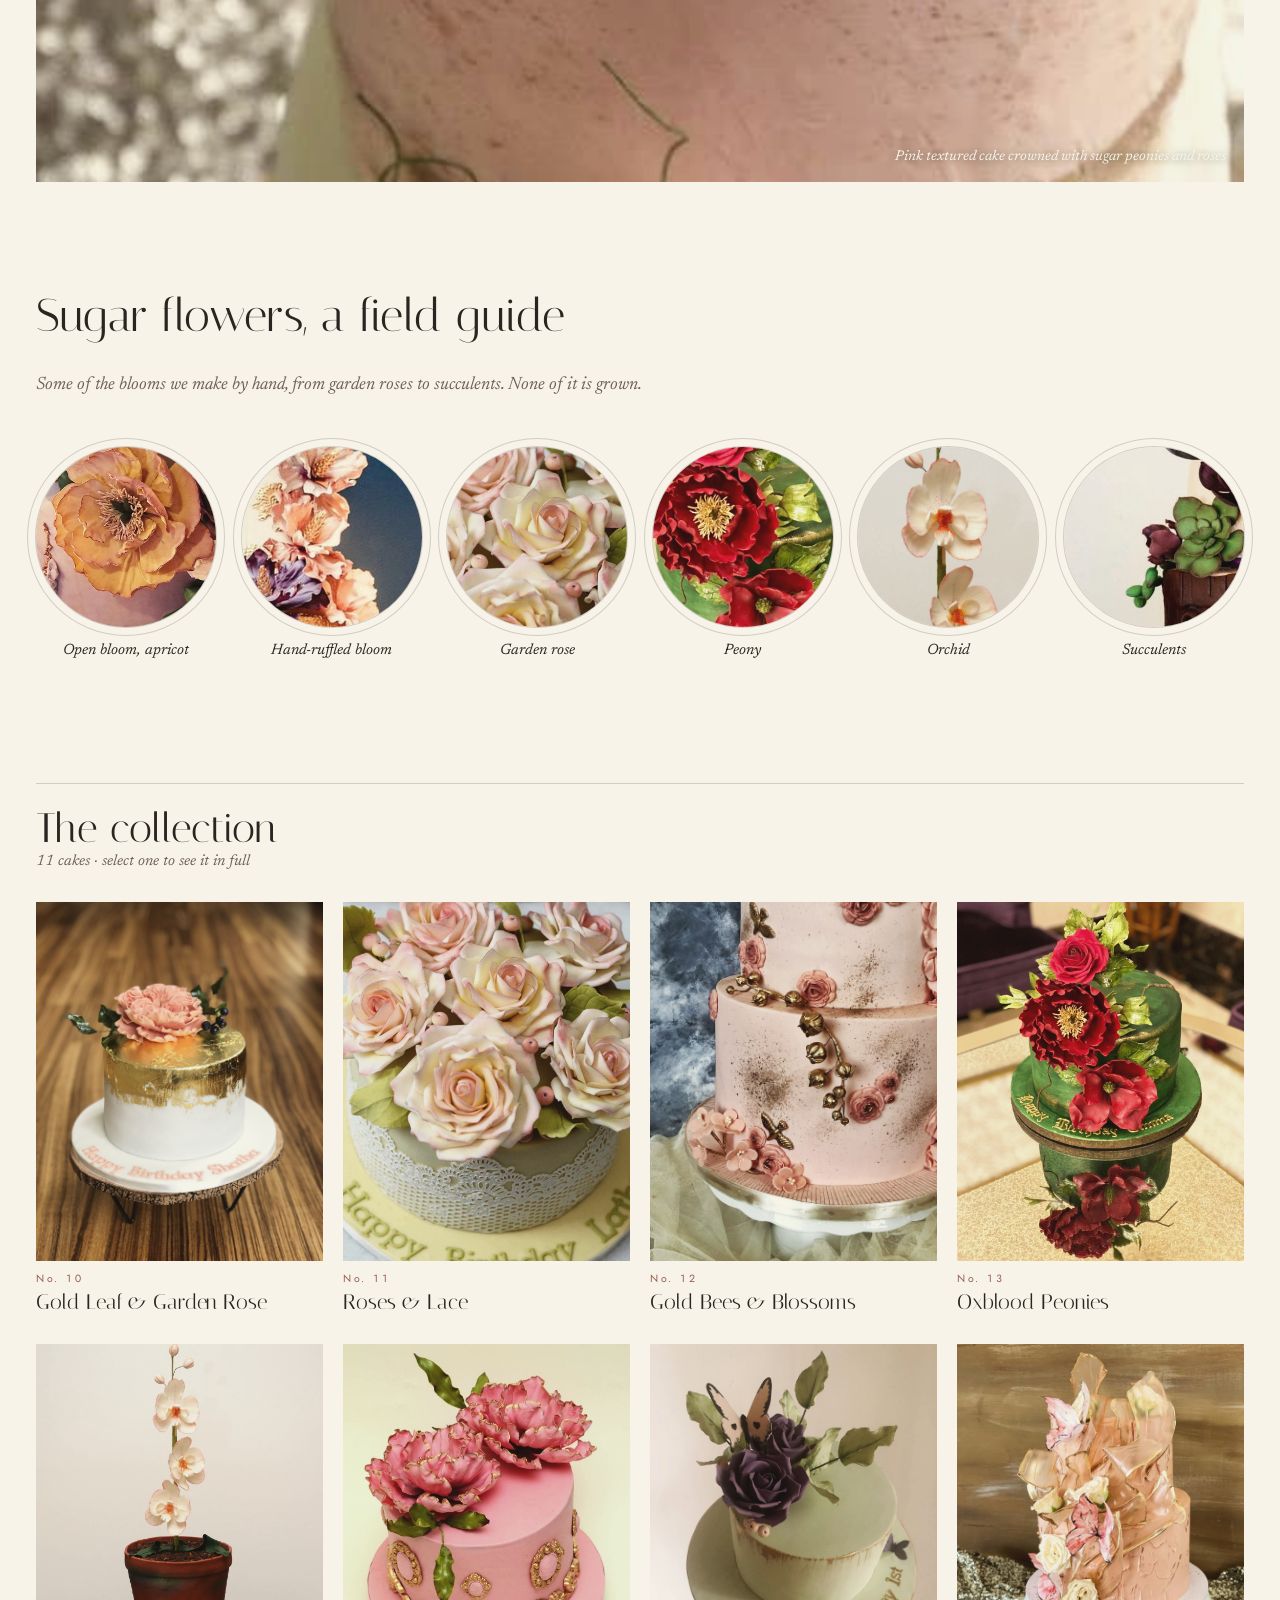
==== commit 01d90b99: "Add files via upload" ====
--- a/index.html
+++ b/index.html
@@ -3,16 +3,17 @@
 <head>
 <meta charset="utf-8">
 <meta name="viewport" content="width=device-width,initial-scale=1,viewport-fit=cover">
+<meta name="theme-color" content="#f7f3e8">
 <title>Oui Do Cakes</title>
 <meta property="og:title" content="Oui Do Cakes">
-<meta property="og:description" content="Wedding and celebration cakes, London. A pastry chef's approach to flavour with a cake artist's approach to design.">
+<meta property="og:description" content="Patisserie-led wedding and celebration cakes, made in London by two Le Cordon Bleu-trained pastry chefs.">
 <meta property="og:image" content="https://www.ouidocakes.com/c27.jpg">
 <style>:root{color-scheme:light;padding-top:env(safe-area-inset-top,0px);padding-bottom:env(safe-area-inset-bottom,0px)}body{margin:0}img{max-width:100%}[hidden]{display:none!important}</style>
 </head>
 <body>
 
 <meta name="claude:viewport-fit-sides" content="cover">
-<meta name="description" content="Oui Do Cakes, a London studio for wedding and celebration cakes by Sahar Latheef and Apeksha Kabbe.">
+<meta name="description" content="Patisserie-led cakes from Oui Do, a London studio for wedding and celebration cakes founded by two Le Cordon Bleu–trained pastry chefs.">
 <link rel="preconnect" href="https://fonts.googleapis.com"><link rel="preconnect" href="https://fonts.gstatic.com" crossorigin>
 <link href="https://fonts.googleapis.com/css2?family=Italiana&family=Jost:wght@300;400;500&family=Newsreader:ital,opsz,wght@0,6..72,300..500;1,6..72,300..500&display=swap" rel="stylesheet">
 <style>
@@ -38,6 +39,7 @@
 *{box-sizing:border-box}
 html{scroll-behavior:smooth;scroll-padding-top:calc(var(--nav) + 70px + env(safe-area-inset-top,0px))}
 body{background:var(--paper);color:var(--ink);font:400 18px/1.6 var(--serif);margin:0;-webkit-font-smoothing:antialiased;overflow-x:hidden}
+@supports (overflow:clip){html,body{overflow-x:clip}}
 body::before{content:"";position:fixed;inset:0 0 auto;height:env(safe-area-inset-top,0px);z-index:60;background:var(--paper)}
 img{max-width:100%;display:block}
 a{color:inherit}
@@ -75,6 +77,7 @@
 /* ---------- menu overlay ---------- */
 .menu{position:fixed;inset:0;z-index:70;background:var(--paper);display:grid;grid-template-rows:auto 1fr;opacity:0;visibility:hidden;transition:opacity .45s,visibility .45s;padding-top:env(safe-area-inset-top,0px);padding-bottom:env(safe-area-inset-bottom,0px)}
 .menu.open{opacity:1;visibility:visible}
+.menu>.wrap{width:100%}
 .menu-top{height:var(--nav);display:flex;align-items:center;justify-content:space-between}
 .menu-body{display:grid;grid-template-columns:1.3fr 1fr;gap:40px;align-items:center;overflow:auto;padding-block:20px 40px}
 .menu ol{list-style:none;margin:0;padding:0;display:flex;flex-direction:column}
@@ -92,6 +95,9 @@
 
 /* ---------- hero: the logo pipes itself in ---------- */
 .hero{height:calc(var(--vh,1vh)*290)}
+/* the studio note slides up over the pinned logo, so the hero never ends in an empty screen */
+#studio{margin-top:calc(var(--vh,1vh)*-16);background:var(--paper);z-index:2}
+#studio::before{content:"";position:absolute;left:0;right:0;bottom:100%;height:calc(var(--vh,1vh)*14);background:linear-gradient(to top,var(--paper),transparent);pointer-events:none}
 .stage{position:sticky;top:0;height:calc(var(--vh,1vh)*100);display:grid;place-items:center;overflow:hidden}
 .stage::before{content:"";position:absolute;inset:0;background-image:radial-gradient(circle,var(--line) 0 .7px,transparent 1.1px);background-size:22px 22px;opacity:.55;-webkit-mask-image:radial-gradient(circle at 50% 48%,transparent 0,transparent 30%,#000 70%);mask-image:radial-gradient(circle at 50% 48%,transparent 0,transparent 30%,#000 70%)}
 .logo-wrap{position:relative;width:min(70vmin,600px);color:var(--ink);will-change:transform}
@@ -363,490 +369,37 @@
 .smear{position:fixed;z-index:99;pointer-events:none;width:40px;height:40px;margin:-20px 0 0 -20px;border-radius:50%;border:1px solid var(--rose);animation:smear .7s var(--ease) forwards}
 @keyframes smear{from{transform:scale(.2);opacity:.9}to{transform:scale(1.4);opacity:0}}
 
-@media (prefers-reduced-motion:reduce){
-  html{scroll-behavior:auto}
-  .hero{height:auto}.stage{position:relative;height:auto;min-height:88vh;padding-block:calc(var(--nav) + 60px) 140px}
-  .rv,.rv.armed{opacity:1;transform:none;transition:none}
-  .marquee .track{animation:none}
-  .cue i{animation:none}
-  .ch-num{background-position:0 100%}
-}
-</style>
-
-<svg width="0" height="0" style="position:absolute" aria-hidden="true" focusable="false">
-  <defs>
-<circle id="lgRing" cx="500" cy="500" r="458" fill="none" pathLength="1"/>
-<path id="lgCake" pathLength="1" fill-rule="evenodd" d="M656.5,407.2 L654.7,405.6 L648.3,402.4 L647.7,402.4 L646.1,401.6 L645.5,401.6 L644.1,400.8 L643.5,400.8 L641.5,399.8 L640.3,399.6 L637.7,398.4 L635.9,398.0 L634.9,397.4 L634.5,397.4 L633.1,396.8 L632.5,396.8 L631.1,396.2 L630.5,396.2 L628.9,395.4 L626.9,395.0 L625.5,394.4 L624.9,394.4 L623.7,393.8 L623.1,393.8 L621.7,393.2 L619.9,393.0 L619.7,392.8 L619.3,392.8 L618.5,392.4 L617.9,392.4 L617.7,392.2 L617.1,392.2 L615.7,391.6 L614.9,391.6 L614.7,391.4 L614.1,391.4 L611.9,390.6 L610.5,390.4 L609.3,389.8 L607.5,389.6 L607.3,389.4 L606.7,389.4 L606.5,389.2 L605.9,389.2 L604.9,388.8 L604.1,388.8 L603.3,388.4 L601.5,388.2 L600.5,387.8 L599.7,387.8 L598.7,387.4 L595.7,387.2 L595.5,387.0 L594.5,387.0 L593.7,386.6 L592.3,386.6 L592.1,386.4 L590.7,386.4 L590.5,386.2 L586.9,386.2 L586.3,386.6 L585.9,387.4 L585.7,388.4 L585.3,389.0 L585.1,390.0 L584.7,390.6 L584.5,391.8 L584.1,392.2 L583.7,394.0 L583.1,395.0 L583.1,395.6 L582.7,396.2 L582.5,397.2 L581.5,399.4 L580.7,402.2 L580.1,403.2 L580.1,403.8 L579.5,405.0 L578.9,407.4 L578.5,408.0 L577.7,410.6 L576.5,413.2 L576.5,413.6 L575.7,415.6 L575.7,416.2 L575.5,416.4 L575.3,417.8 L574.9,418.6 L574.9,419.2 L574.3,420.2 L574.3,420.8 L573.3,422.6 L572.5,423.4 L570.5,423.4 L569.7,423.0 L568.3,423.0 L568.1,422.8 L566.1,422.8 L565.9,422.6 L564.7,422.6 L564.5,422.4 L561.5,422.4 L560.3,423.0 L559.3,424.2 L558.9,425.6 L558.5,426.2 L558.3,427.4 L557.9,428.0 L557.9,428.4 L557.5,429.2 L557.5,429.8 L556.9,430.8 L556.7,432.0 L556.1,433.0 L556.1,433.6 L555.3,435.4 L555.1,436.8 L554.3,438.2 L554.3,439.0 L553.7,440.4 L553.7,441.0 L553.3,441.6 L553.3,442.2 L553.1,442.4 L552.9,443.4 L552.5,444.0 L551.7,446.6 L551.3,447.2 L550.9,449.4 L550.7,449.6 L550.5,450.6 L550.1,451.2 L549.9,452.2 L549.5,452.8 L549.5,453.4 L549.3,453.6 L549.1,454.6 L548.7,455.2 L548.5,456.4 L547.9,457.4 L547.9,458.2 L547.3,459.2 L547.3,460.0 L546.9,460.8 L546.9,461.4 L546.5,462.0 L546.3,463.2 L545.9,463.8 L545.5,465.4 L544.9,466.0 L543.9,466.0 L543.1,465.6 L542.5,465.6 L541.5,465.2 L539.5,465.0 L539.3,464.8 L537.7,464.8 L537.5,464.6 L534.7,464.4 L534.5,464.2 L532.3,464.2 L532.1,464.0 L527.1,464.0 L526.9,464.2 L526.3,464.2 L525.7,464.8 L524.7,466.8 L524.7,467.4 L524.1,468.6 L524.1,469.0 L522.9,472.2 L522.9,472.8 L521.9,475.2 L521.9,475.8 L521.1,477.4 L520.5,479.6 L519.9,480.8 L519.7,482.0 L519.3,482.6 L519.3,483.0 L519.1,483.2 L518.9,484.2 L518.5,484.8 L517.9,487.0 L517.5,487.6 L517.5,488.0 L516.5,490.6 L516.5,491.2 L515.9,492.2 L515.7,493.6 L515.5,493.8 L514.3,497.8 L513.5,499.4 L513.5,499.8 L512.5,502.4 L512.5,503.0 L511.3,506.2 L511.3,506.8 L511.1,507.0 L510.9,508.0 L510.5,508.6 L510.3,509.8 L509.9,510.4 L509.3,512.6 L508.9,513.2 L508.7,514.4 L508.1,515.8 L508.1,516.4 L507.1,518.6 L506.9,519.6 L505.9,520.4 L505.1,520.4 L504.9,520.2 L503.1,520.2 L502.9,520.0 L501.9,520.0 L501.7,519.8 L499.7,519.8 L499.5,519.6 L491.9,519.6 L491.7,519.8 L489.7,520.0 L488.7,520.6 L488.3,520.6 L487.7,521.2 L487.3,522.2 L487.1,523.4 L486.5,524.6 L486.3,525.8 L485.9,526.4 L485.1,529.0 L484.7,529.6 L484.7,530.4 L484.5,530.6 L484.3,531.6 L483.9,532.2 L483.5,533.8 L483.1,534.4 L482.9,535.6 L482.5,536.2 L482.1,537.8 L481.5,539.0 L481.3,540.2 L480.9,540.8 L480.3,543.0 L479.9,543.6 L479.9,544.2 L479.7,544.4 L478.1,549.6 L477.7,550.2 L477.5,551.4 L477.1,552.0 L477.1,552.6 L476.5,553.8 L476.3,555.0 L475.9,555.6 L475.5,557.2 L475.1,557.8 L474.9,559.0 L474.3,560.0 L474.3,560.6 L473.7,561.8 L473.7,562.4 L473.3,563.2 L473.1,564.6 L472.5,565.6 L472.3,566.8 L471.3,569.4 L471.3,570.0 L470.3,572.0 L470.3,572.4 L469.9,572.8 L469.1,572.8 L468.9,572.6 L468.1,572.6 L467.9,572.4 L464.7,572.4 L464.5,572.2 L457.5,572.2 L456.7,572.6 L454.5,572.8 L453.3,573.4 L452.9,573.8 L452.3,575.0 L452.1,576.2 L451.9,576.4 L451.5,578.0 L451.1,578.6 L450.3,581.6 L449.9,582.2 L449.7,583.6 L448.9,585.2 L448.9,585.8 L447.9,588.4 L447.9,589.0 L446.3,593.2 L446.3,594.0 L445.9,594.6 L445.9,595.0 L445.5,595.8 L445.5,596.4 L445.3,596.6 L445.1,597.6 L444.7,598.2 L444.5,599.4 L444.1,600.0 L444.1,600.4 L443.7,601.2 L443.7,601.8 L443.5,602.0 L442.3,606.0 L441.9,606.6 L441.5,608.2 L441.1,608.8 L441.1,609.2 L440.3,611.2 L440.3,611.8 L440.1,612.0 L439.7,613.6 L439.3,614.2 L439.3,614.8 L439.1,615.0 L438.7,616.6 L438.3,617.2 L438.3,617.8 L438.1,618.0 L437.3,620.8 L436.7,622.0 L436.5,623.2 L435.9,624.0 L435.9,624.8 L435.7,625.0 L435.3,626.6 L434.9,627.2 L434.9,628.2 L434.3,629.4 L434.1,630.6 L433.5,632.0 L433.5,633.2 L433.3,633.4 L433.3,633.8 L433.1,634.0 L432.1,637.2 L431.1,638.0 L430.1,638.0 L429.9,637.8 L424.7,637.8 L424.5,638.0 L422.9,638.0 L420.3,639.2 L419.5,639.8 L418.7,640.8 L418.7,641.2 L418.5,641.4 L418.5,642.6 L417.9,643.6 L417.5,645.2 L417.1,645.8 L417.1,646.6 L416.7,647.6 L416.9,650.0 L417.9,652.2 L418.9,653.6 L422.5,657.2 L422.7,657.2 L424.3,659.0 L423.7,659.8 L423.3,659.8 L422.5,659.4 L419.7,659.0 L419.5,658.8 L413.7,658.8 L413.1,659.4 L412.9,660.2 L412.1,661.0 L408.7,661.0 L408.5,661.2 L402.9,661.2 L401.7,660.4 L399.7,659.6 L399.1,659.0 L397.9,658.4 L397.1,657.6 L396.1,657.2 L395.1,656.2 L393.7,655.6 L392.3,654.4 L391.3,654.0 L389.5,652.4 L389.5,651.4 L389.9,651.0 L389.9,650.6 L390.1,650.4 L390.1,649.2 L389.9,649.0 L389.9,648.6 L388.5,647.4 L388.5,646.6 L389.7,645.6 L389.9,645.0 L390.3,644.6 L391.3,644.2 L392.1,644.2 L392.3,644.0 L394.9,644.0 L395.1,643.8 L398.9,643.8 L399.9,643.4 L401.1,643.4 L402.5,642.4 L403.7,640.8 L403.7,640.4 L403.9,640.2 L403.9,638.8 L404.1,638.6 L404.1,637.4 L404.3,637.2 L404.1,636.8 L404.1,634.4 L403.9,634.2 L404.1,633.2 L406.3,631.0 L406.5,630.6 L406.5,629.2 L406.3,628.8 L403.9,626.2 L403.3,626.0 L402.1,624.8 L402.1,624.4 L401.5,623.0 L401.3,621.6 L400.7,620.6 L400.5,619.0 L399.7,617.4 L399.3,617.0 L399.1,616.2 L396.5,613.0 L396.5,612.8 L396.1,612.6 L394.7,611.0 L391.5,609.2 L390.1,609.0 L388.5,608.4 L385.7,608.2 L385.5,608.0 L381.5,608.0 L381.3,608.2 L380.5,608.2 L380.3,608.4 L378.1,608.6 L376.5,609.4 L375.9,609.4 L375.3,609.8 L374.9,609.8 L374.1,609.2 L374.1,606.2 L373.9,606.0 L373.7,605.0 L372.7,603.6 L372.5,603.0 L372.1,602.8 L371.1,601.6 L369.9,600.8 L368.9,600.6 L368.3,600.2 L367.9,600.2 L367.1,599.8 L366.3,599.8 L366.1,599.6 L362.5,599.6 L361.3,600.2 L359.9,600.6 L358.9,601.4 L358.3,601.6 L357.5,602.4 L356.7,602.8 L355.9,603.6 L355.7,604.2 L354.5,605.6 L353.3,608.0 L353.1,609.6 L352.7,610.6 L352.9,614.8 L353.1,615.0 L353.3,616.0 L353.7,616.6 L353.7,617.0 L354.5,618.4 L357.1,620.8 L358.9,621.8 L359.3,621.8 L360.1,622.2 L363.5,622.2 L363.9,622.6 L363.9,623.4 L363.7,623.6 L363.7,625.2 L363.5,625.4 L363.5,629.0 L363.7,629.2 L363.9,631.0 L364.5,632.4 L365.1,633.0 L366.3,635.4 L367.1,635.8 L368.1,636.8 L368.3,636.8 L368.9,637.6 L368.7,639.4 L367.5,640.8 L366.3,641.4 L365.5,641.4 L365.3,641.6 L363.3,642.0 L358.3,644.4 L357.1,645.2 L356.1,646.2 L355.3,646.6 L353.1,648.8 L352.3,649.2 L350.5,651.0 L350.3,651.0 L348.9,652.4 L347.7,654.0 L346.7,655.0 L346.5,655.0 L344.7,657.4 L343.1,659.0 L342.7,659.8 L340.1,662.6 L339.5,663.6 L337.1,666.0 L336.1,667.4 L333.5,670.2 L332.9,671.2 L332.1,672.0 L331.9,672.0 L331.9,672.2 L328.7,675.4 L328.5,675.4 L327.5,676.4 L326.7,676.8 L325.7,677.8 L324.9,678.2 L321.9,681.0 L321.1,681.4 L320.3,682.2 L319.1,683.0 L315.9,686.0 L315.1,686.4 L314.9,686.8 L313.3,688.2 L313.3,688.4 L311.9,689.8 L311.9,690.0 L310.1,691.6 L309.1,693.4 L308.3,694.2 L307.9,695.0 L307.9,695.4 L307.5,696.0 L307.5,698.0 L308.1,699.2 L308.1,700.2 L307.3,702.2 L307.3,702.8 L307.1,703.0 L307.1,703.6 L306.7,704.6 L306.3,708.8 L305.9,709.8 L305.9,710.8 L305.5,711.6 L305.5,712.2 L304.9,713.4 L304.7,714.6 L303.9,716.0 L303.7,717.0 L303.1,718.2 L303.1,718.8 L300.5,724.0 L300.1,724.4 L298.7,727.6 L297.9,728.6 L297.9,729.0 L296.7,731.6 L296.5,733.0 L296.1,733.8 L295.5,734.4 L294.5,736.4 L293.5,737.4 L292.9,738.4 L289.5,741.8 L287.9,742.6 L286.7,743.6 L285.3,744.2 L284.3,745.0 L282.3,746.0 L282.3,746.2 L281.3,747.2 L281.1,747.2 L280.1,748.4 L279.3,748.8 L277.9,750.2 L276.5,750.8 L275.7,751.6 L274.3,752.2 L273.7,752.8 L271.9,753.8 L270.9,754.8 L270.3,755.0 L268.5,756.6 L267.9,756.8 L266.5,758.2 L264.7,759.4 L262.1,762.0 L260.7,762.8 L259.7,763.8 L259.5,763.8 L258.9,764.6 L258.7,764.6 L255.5,767.8 L255.3,767.8 L254.5,768.6 L254.5,768.8 L252.3,770.8 L252.3,771.2 L252.1,771.4 L252.3,772.2 L253.3,773.6 L253.5,774.2 L254.3,774.8 L255.1,775.8 L254.5,777.0 L252.3,778.8 L251.3,779.2 L250.7,779.8 L248.9,780.6 L248.1,781.4 L247.1,782.0 L246.1,783.2 L244.9,784.0 L244.9,784.2 L242.1,787.0 L241.9,787.0 L240.5,788.6 L239.9,789.0 L238.7,790.8 L238.7,791.2 L242.5,795.4 L242.5,795.6 L244.5,797.6 L245.1,797.8 L246.5,798.8 L247.9,798.8 L248.3,798.6 L249.3,797.6 L249.7,796.8 L250.3,796.4 L251.1,796.4 L251.5,796.8 L251.7,797.8 L251.5,798.0 L251.5,798.8 L251.3,799.0 L251.3,800.4 L251.9,801.4 L252.5,803.6 L253.1,804.8 L253.5,805.2 L253.7,806.2 L254.1,806.6 L254.7,807.8 L254.7,808.6 L254.3,809.0 L253.9,809.0 L253.7,809.2 L252.3,809.2 L252.1,809.0 L251.5,809.0 L251.3,809.2 L248.5,809.2 L248.3,809.4 L245.9,809.4 L245.7,809.6 L241.3,809.6 L241.1,809.8 L239.3,809.8 L239.1,810.0 L238.5,810.0 L238.3,810.2 L237.3,810.4 L236.9,810.8 L237.5,811.2 L239.3,811.2 L239.5,811.4 L251.5,811.6 L251.7,811.8 L254.7,811.8 L254.9,812.0 L265.5,812.0 L265.7,812.2 L268.9,812.0 L269.1,812.2 L270.3,812.2 L270.5,812.0 L273.3,812.0 L273.5,811.8 L275.7,811.8 L275.9,811.6 L279.3,811.6 L279.5,811.4 L282.5,811.4 L282.7,811.2 L285.3,811.2 L285.5,811.0 L288.7,811.0 L288.9,810.8 L289.5,810.8 L289.7,810.6 L291.3,810.2 L291.5,810.0 L291.5,809.6 L291.3,809.4 L290.1,809.4 L289.9,809.2 L287.3,809.2 L287.1,809.0 L279.1,809.0 L278.7,808.6 L278.7,807.2 L278.5,807.0 L278.3,805.0 L276.9,803.4 L273.7,802.4 L273.5,802.2 L273.1,802.2 L272.9,802.0 L272.5,802.0 L269.9,800.6 L267.7,798.2 L267.5,797.6 L266.9,796.8 L266.9,796.4 L265.7,793.2 L265.7,791.8 L265.5,791.6 L265.5,789.0 L265.7,788.6 L267.1,787.4 L268.5,787.4 L269.5,787.8 L270.1,788.4 L271.7,789.2 L273.1,789.2 L275.1,788.0 L275.1,787.8 L276.3,786.6 L277.7,785.8 L278.5,785.0 L279.1,784.8 L285.7,779.0 L286.7,778.6 L290.3,775.6 L291.5,775.0 L292.3,774.2 L295.1,772.4 L296.7,770.8 L298.5,769.6 L299.9,769.0 L300.5,768.4 L301.5,768.0 L303.5,766.2 L304.5,765.8 L305.5,764.8 L306.1,764.6 L308.5,763.0 L309.3,762.2 L310.7,761.6 L311.3,761.0 L313.1,760.2 L313.9,759.4 L315.1,758.8 L315.7,758.2 L316.3,758.0 L316.9,757.4 L317.7,756.0 L318.5,755.2 L319.3,753.6 L320.3,752.6 L320.7,752.0 L320.7,751.6 L321.9,750.2 L322.5,748.8 L323.1,748.2 L323.7,747.0 L324.7,745.8 L325.7,743.8 L326.9,742.6 L327.3,741.8 L328.3,740.6 L328.7,739.8 L328.7,739.4 L329.1,739.0 L329.9,737.2 L330.5,736.6 L331.5,734.8 L332.1,734.8 L332.9,735.2 L334.1,735.4 L336.9,736.8 L339.1,737.4 L340.9,738.4 L341.3,738.4 L341.7,738.8 L344.9,740.4 L345.7,740.6 L347.1,741.6 L347.9,741.8 L349.7,743.0 L351.5,743.8 L352.7,744.8 L354.1,745.4 L355.9,746.6 L357.1,747.0 L358.3,748.0 L359.1,748.4 L359.7,749.2 L360.9,750.0 L362.1,751.4 L362.5,752.2 L363.9,753.6 L364.3,754.4 L364.3,754.8 L364.9,755.8 L365.1,756.8 L366.3,759.4 L366.5,760.4 L367.1,761.4 L367.1,762.0 L367.9,763.4 L368.9,766.6 L370.3,769.2 L370.3,769.6 L370.9,770.8 L371.3,771.2 L372.3,773.2 L373.1,774.2 L374.3,776.6 L375.1,777.4 L375.5,778.2 L376.7,779.4 L377.1,780.2 L378.1,781.4 L378.5,782.4 L379.1,783.0 L379.3,783.6 L380.9,785.2 L382.1,786.8 L382.3,787.4 L384.5,789.8 L385.1,790.8 L386.3,791.6 L387.5,793.0 L388.5,793.4 L391.1,793.4 L391.3,793.2 L392.1,793.2 L392.3,793.0 L393.9,793.0 L395.1,794.0 L395.1,794.8 L395.9,796.4 L396.1,798.6 L396.3,798.8 L396.3,799.2 L396.7,800.0 L396.7,800.6 L397.1,801.2 L397.7,803.4 L399.1,806.0 L399.1,806.4 L400.3,808.8 L401.3,809.8 L401.5,810.6 L401.1,811.0 L392.1,811.2 L391.9,811.4 L390.7,811.4 L390.5,811.6 L384.1,811.6 L383.9,811.8 L382.7,811.8 L382.3,812.0 L382.3,812.6 L382.7,813.0 L383.1,813.0 L383.3,813.2 L386.3,813.2 L386.5,813.4 L390.1,813.4 L390.3,813.6 L390.9,813.4 L391.1,813.6 L392.3,813.8 L393.5,814.4 L394.9,814.4 L395.1,814.6 L397.7,814.6 L397.9,814.4 L402.9,814.4 L403.1,814.2 L406.9,814.2 L407.1,814.0 L409.7,814.0 L409.9,814.2 L419.7,814.2 L419.9,814.0 L423.7,814.0 L423.9,813.8 L424.9,813.8 L425.1,813.6 L425.5,813.6 L426.5,813.0 L428.5,813.0 L428.7,812.8 L430.3,812.8 L430.5,812.6 L434.7,812.4 L434.9,812.2 L435.7,812.2 L437.1,811.4 L437.1,811.0 L436.1,810.8 L435.9,810.6 L433.9,810.6 L433.7,810.4 L428.7,810.4 L428.5,810.2 L427.5,810.2 L427.3,810.4 L425.3,810.4 L425.1,810.2 L417.9,810.2 L417.7,810.4 L415.9,810.6 L415.7,810.8 L415.3,810.8 L414.9,810.4 L414.9,809.2 L414.3,807.8 L413.9,807.4 L413.9,807.0 L413.5,806.2 L413.5,805.4 L414.1,804.6 L414.9,804.6 L415.7,805.0 L419.5,805.0 L419.7,805.2 L422.3,805.2 L422.5,805.0 L423.5,805.0 L424.3,804.6 L424.9,804.0 L426.5,803.4 L427.3,802.6 L427.9,802.4 L429.5,800.6 L429.5,800.4 L431.5,798.8 L431.5,798.6 L432.7,797.4 L433.1,796.6 L433.9,795.8 L434.3,794.8 L434.9,794.2 L435.1,793.6 L435.7,793.0 L436.1,792.0 L437.3,790.4 L437.7,789.6 L437.7,788.4 L438.3,787.6 L438.3,787.0 L438.1,786.8 L437.7,786.8 L437.3,786.4 L436.9,786.4 L436.7,786.2 L435.7,786.2 L435.5,786.0 L432.9,786.0 L432.7,786.2 L431.7,786.2 L431.5,786.4 L430.9,786.4 L430.7,786.6 L430.1,786.6 L429.5,787.0 L429.1,787.0 L428.1,787.8 L425.7,789.0 L425.1,789.6 L424.7,789.6 L423.7,790.2 L422.1,790.4 L421.9,790.6 L420.9,790.6 L420.7,790.4 L418.9,790.2 L417.1,789.4 L416.3,789.4 L416.1,789.2 L415.1,789.0 L414.1,788.2 L412.9,787.6 L412.1,786.8 L410.5,785.8 L409.9,785.2 L408.5,784.6 L407.7,783.8 L407.5,783.2 L407.1,782.8 L407.1,782.2 L408.1,780.6 L408.1,779.2 L406.9,777.0 L406.9,776.4 L406.7,776.2 L406.5,775.2 L405.9,774.2 L405.5,772.6 L404.7,771.4 L403.7,769.2 L402.5,767.6 L402.1,766.2 L401.7,765.8 L401.7,765.4 L401.3,765.0 L400.3,762.6 L399.5,761.6 L398.9,760.2 L398.5,759.8 L398.3,758.6 L397.3,756.6 L397.1,755.6 L396.5,754.8 L395.7,753.2 L395.7,752.8 L394.9,751.6 L394.7,750.6 L394.1,749.6 L393.5,747.6 L392.5,745.8 L392.5,745.4 L391.9,744.6 L391.7,743.6 L391.1,742.8 L390.7,741.4 L389.7,739.4 L389.3,739.0 L389.1,738.2 L388.3,736.6 L387.9,736.2 L387.1,734.4 L384.7,731.0 L384.5,730.2 L383.1,728.6 L382.9,728.0 L379.3,724.6 L378.1,724.0 L377.3,723.0 L376.3,722.4 L375.1,721.2 L374.5,721.0 L373.3,719.8 L372.1,719.2 L370.9,718.0 L370.3,717.8 L369.1,716.6 L368.5,716.4 L367.9,715.8 L366.5,715.0 L365.3,713.8 L364.3,713.4 L363.3,712.4 L363.1,712.4 L361.1,710.4 L361.1,709.2 L361.9,707.8 L361.9,705.0 L362.1,704.8 L362.9,702.0 L363.3,701.4 L363.3,700.8 L363.9,699.4 L364.1,698.2 L364.9,696.8 L364.9,696.4 L365.7,694.8 L365.9,693.8 L366.7,692.6 L367.1,691.6 L369.3,689.4 L369.9,689.2 L371.1,688.2 L371.7,688.0 L372.5,687.2 L373.5,686.8 L374.3,686.0 L374.9,685.8 L376.3,684.6 L377.1,684.2 L377.7,683.6 L378.1,682.6 L378.5,682.2 L379.3,682.0 L380.1,680.0 L380.9,679.4 L382.1,679.4 L382.9,679.8 L383.5,680.4 L384.3,680.6 L387.9,682.6 L389.7,683.0 L391.9,684.2 L392.3,684.2 L392.9,684.6 L393.3,684.6 L394.3,685.2 L394.7,685.2 L395.5,685.6 L397.9,685.6 L398.1,685.4 L400.3,685.4 L400.5,685.2 L401.7,685.2 L401.9,685.0 L402.9,685.0 L404.5,684.4 L405.9,684.4 L406.1,684.2 L407.1,684.2 L407.3,684.0 L408.9,683.8 L409.1,683.6 L411.3,683.4 L412.3,682.8 L413.3,682.8 L413.7,683.2 L413.7,684.6 L414.3,685.4 L414.7,685.4 L414.9,685.6 L415.3,685.4 L415.5,685.6 L417.3,685.6 L418.3,685.2 L420.1,685.0 L420.9,684.6 L422.3,684.6 L422.5,684.4 L423.3,684.4 L423.7,684.2 L424.5,683.4 L424.5,682.6 L425.1,681.6 L425.1,681.0 L425.7,679.6 L425.7,679.0 L426.9,678.2 L428.1,678.2 L428.3,678.0 L429.9,677.8 L430.7,677.4 L432.7,677.2 L432.9,677.0 L433.7,677.0 L434.7,676.6 L435.9,676.6 L436.1,676.8 L436.9,676.8 L438.3,677.4 L438.9,677.4 L439.1,677.6 L440.1,677.8 L440.7,678.2 L441.5,678.2 L441.7,678.4 L442.5,678.4 L442.7,678.6 L443.7,678.6 L443.9,678.8 L447.1,678.8 L447.3,678.6 L448.3,678.4 L449.3,677.2 L454.5,677.4 L455.5,677.0 L456.3,676.2 L457.1,676.2 L458.5,677.0 L461.1,677.8 L464.5,679.6 L465.5,679.8 L470.3,682.2 L472.3,682.8 L473.7,683.6 L476.3,684.4 L477.3,685.0 L478.9,685.4 L481.1,686.4 L483.3,687.0 L483.9,687.4 L485.5,687.8 L486.1,688.2 L487.7,688.6 L488.3,689.0 L490.1,689.4 L490.7,689.8 L491.7,690.0 L492.3,690.4 L494.9,691.2 L495.5,691.6 L497.1,692.0 L497.7,692.4 L499.3,692.8 L499.9,693.2 L500.5,693.2 L503.1,694.2 L503.7,694.2 L504.7,694.8 L506.1,695.0 L506.7,695.4 L507.9,695.6 L508.1,695.8 L509.7,696.2 L510.3,696.6 L511.5,696.8 L512.1,697.2 L512.5,697.2 L512.9,697.6 L514.1,697.8 L514.7,698.2 L516.7,698.6 L518.1,699.2 L518.9,699.2 L519.7,699.6 L520.3,699.6 L521.1,700.0 L523.1,700.4 L525.1,701.2 L526.7,701.4 L527.7,701.8 L528.9,701.8 L529.1,702.0 L530.7,702.2 L531.3,702.6 L531.7,702.6 L533.7,703.4 L535.3,703.6 L536.1,704.0 L538.3,704.4 L538.5,704.6 L540.5,705.0 L540.7,705.2 L541.9,705.2 L545.1,706.4 L546.7,706.6 L547.5,707.0 L548.3,707.0 L548.5,707.2 L550.7,707.6 L552.1,708.2 L554.1,708.4 L555.7,709.0 L558.5,709.2 L560.7,710.0 L561.5,710.0 L561.7,710.2 L562.5,710.2 L563.3,710.6 L564.3,710.6 L564.5,710.8 L566.3,711.0 L566.5,711.2 L567.1,711.2 L568.1,711.6 L570.3,711.8 L570.5,712.0 L571.5,712.0 L571.7,712.2 L573.3,712.4 L573.5,712.6 L574.7,712.6 L574.9,712.8 L575.7,712.8 L575.9,713.0 L576.7,713.0 L576.9,713.2 L578.1,713.2 L578.3,713.4 L579.5,713.4 L579.7,713.6 L581.1,713.6 L581.3,713.8 L582.3,713.8 L582.5,714.0 L583.5,714.0 L583.7,714.2 L585.9,714.4 L586.1,714.6 L589.9,714.8 L590.1,715.0 L591.7,715.0 L591.9,715.2 L593.9,715.2 L594.1,715.4 L594.9,715.4 L595.1,715.6 L596.7,715.6 L596.9,715.8 L598.3,715.8 L598.5,716.0 L601.1,716.0 L601.3,716.2 L603.5,716.2 L603.7,716.4 L607.5,716.4 L607.7,716.6 L609.5,716.6 L609.7,716.8 L610.5,716.8 L611.5,717.8 L611.7,717.8 L612.3,718.6 L613.5,719.2 L613.9,719.6 L614.5,719.6 L615.3,720.0 L616.9,720.0 L617.7,719.6 L618.3,719.6 L618.7,720.0 L618.5,720.6 L617.9,721.2 L617.9,721.6 L617.5,722.4 L616.7,723.2 L616.5,723.8 L615.5,724.8 L615.1,725.8 L614.5,726.4 L614.3,727.0 L613.5,728.0 L613.1,729.0 L611.7,731.0 L611.1,732.4 L608.7,735.6 L607.3,736.4 L606.5,736.6 L605.9,737.2 L604.9,737.6 L603.5,738.8 L602.5,739.2 L601.1,740.4 L599.9,741.0 L596.5,743.6 L595.3,744.2 L594.3,745.0 L593.7,745.2 L592.3,746.4 L590.9,747.2 L589.5,748.6 L588.9,748.8 L587.5,750.2 L585.1,752.0 L582.3,754.6 L581.1,755.2 L579.9,756.4 L579.7,756.4 L578.7,757.6 L578.5,757.6 L576.7,759.4 L575.1,760.6 L574.7,761.2 L573.9,761.6 L572.3,763.2 L571.3,763.8 L571.1,764.2 L566.5,768.6 L566.3,768.6 L564.9,770.0 L562.5,771.8 L559.5,774.6 L559.7,775.6 L560.5,776.0 L561.5,777.0 L562.1,777.2 L562.3,777.6 L563.7,778.8 L563.5,779.4 L559.3,783.4 L558.9,783.4 L557.3,784.8 L555.7,785.6 L553.7,787.4 L553.7,787.6 L551.1,790.8 L550.7,791.8 L549.5,793.4 L548.9,795.0 L548.3,795.6 L547.9,796.6 L547.3,797.4 L547.1,798.4 L547.5,799.2 L550.1,801.6 L551.9,802.8 L553.3,803.4 L553.7,803.8 L555.3,804.6 L555.7,804.6 L556.7,805.2 L557.7,805.0 L559.1,803.4 L559.5,802.4 L560.7,801.2 L561.5,801.4 L563.1,803.2 L563.3,803.8 L565.1,806.0 L565.5,806.8 L566.3,807.6 L566.5,808.4 L567.7,809.8 L567.9,810.6 L567.3,811.0 L558.3,811.2 L558.1,811.4 L553.7,811.4 L553.5,811.6 L550.1,811.6 L549.9,811.8 L547.1,811.8 L546.9,812.0 L546.5,812.0 L546.3,812.4 L547.5,813.2 L549.3,813.4 L549.5,813.6 L550.3,813.6 L550.5,813.4 L550.9,813.4 L551.1,813.6 L556.5,813.6 L557.9,814.2 L559.7,814.4 L559.9,814.6 L569.1,814.6 L569.3,814.4 L570.9,814.4 L571.1,814.6 L582.9,814.6 L583.1,814.4 L586.3,814.4 L587.3,814.0 L588.3,813.2 L594.9,813.0 L595.1,812.8 L596.1,812.8 L598.3,812.0 L598.7,811.4 L598.1,811.0 L595.7,811.0 L595.5,810.8 L588.9,810.8 L587.3,809.0 L585.3,808.2 L584.1,808.0 L583.9,807.8 L583.1,807.8 L582.9,807.6 L581.5,807.4 L580.7,807.0 L579.9,806.2 L579.5,806.2 L578.9,805.8 L576.5,803.0 L576.1,802.2 L575.9,801.2 L574.9,799.6 L574.7,798.0 L574.1,796.8 L574.1,795.4 L573.9,795.2 L573.9,794.4 L573.5,793.4 L573.5,792.0 L572.9,790.8 L572.9,790.2 L573.9,789.2 L573.9,789.0 L575.7,787.4 L576.3,787.2 L576.7,786.8 L577.7,786.8 L578.7,787.6 L581.1,788.8 L582.3,789.8 L583.3,790.2 L585.3,791.6 L585.9,791.8 L588.7,794.2 L590.5,795.2 L591.9,795.2 L593.7,794.2 L595.7,792.2 L595.7,792.0 L596.9,790.8 L598.1,789.2 L600.9,786.4 L601.3,785.6 L602.1,785.0 L602.3,784.2 L603.5,783.0 L604.7,781.4 L608.7,777.4 L608.7,777.2 L610.1,775.8 L610.1,775.6 L611.7,774.2 L612.1,773.4 L614.9,770.4 L615.3,769.6 L616.7,768.4 L616.7,768.2 L618.3,766.6 L618.3,766.4 L619.7,765.0 L619.7,764.8 L622.7,761.8 L622.7,761.6 L625.7,758.6 L625.7,758.4 L629.1,755.2 L631.5,753.4 L632.3,753.0 L632.9,752.4 L634.1,751.8 L634.5,751.2 L635.5,750.4 L636.3,748.8 L636.7,748.4 L637.3,747.0 L638.1,746.2 L638.1,745.8 L639.3,744.0 L639.3,743.6 L639.9,743.0 L640.9,741.2 L642.1,739.8 L642.5,738.8 L644.3,736.6 L644.5,736.0 L645.3,735.2 L645.9,734.0 L647.3,732.2 L647.9,730.8 L648.7,729.8 L649.7,727.8 L650.9,726.2 L651.1,725.6 L651.7,725.0 L651.9,724.4 L653.1,723.0 L653.5,721.8 L654.1,721.4 L654.5,721.4 L656.1,722.6 L656.7,722.8 L660.9,725.6 L661.9,726.0 L662.9,726.8 L665.1,727.8 L665.7,728.4 L667.9,729.4 L668.7,730.2 L670.5,731.2 L671.5,732.2 L672.5,732.6 L673.7,733.6 L674.7,734.0 L675.3,734.6 L677.1,735.6 L677.9,736.4 L678.9,736.8 L681.3,738.4 L682.3,738.8 L683.5,739.8 L683.9,739.8 L687.1,741.8 L689.3,743.8 L689.7,744.8 L689.7,746.0 L689.9,746.2 L689.9,747.0 L690.1,747.2 L690.3,752.6 L690.5,752.8 L690.5,754.6 L690.7,754.8 L690.7,756.8 L690.9,757.0 L690.9,757.8 L691.1,758.0 L691.1,760.4 L691.3,760.6 L691.3,762.2 L691.5,762.4 L691.5,763.6 L691.7,763.8 L691.7,764.8 L691.9,765.0 L691.9,766.4 L692.1,766.6 L692.3,768.6 L692.5,768.8 L692.5,771.2 L692.7,771.4 L692.7,772.6 L693.1,773.6 L693.3,776.0 L693.5,776.2 L693.5,777.0 L693.9,778.0 L694.1,779.8 L694.5,780.8 L694.5,782.0 L694.7,782.2 L694.7,783.0 L694.9,783.2 L695.1,785.6 L695.9,787.4 L695.9,788.2 L696.5,789.6 L696.7,791.2 L696.9,791.4 L697.1,792.6 L697.5,793.2 L697.5,793.8 L697.7,794.0 L697.7,795.0 L698.1,795.8 L698.3,797.4 L698.9,798.4 L698.9,799.2 L699.1,799.6 L699.9,800.4 L700.3,800.4 L700.5,800.6 L703.3,800.6 L703.5,800.4 L704.5,800.4 L705.7,799.8 L706.9,799.6 L708.1,799.0 L709.3,798.8 L710.5,798.2 L711.1,798.2 L712.3,797.6 L714.1,797.2 L716.5,795.8 L717.5,795.6 L719.3,794.8 L720.1,795.6 L720.5,797.2 L721.5,799.4 L721.7,801.0 L722.1,801.6 L722.5,803.8 L723.1,804.8 L723.3,805.8 L724.7,808.6 L724.7,809.0 L725.3,810.0 L725.3,810.4 L726.3,812.0 L726.3,812.8 L724.9,813.8 L724.5,813.8 L723.7,813.4 L715.3,813.4 L715.1,813.6 L711.7,813.6 L711.5,813.8 L707.1,813.8 L706.9,814.0 L706.1,814.0 L705.7,814.2 L705.7,814.8 L705.9,815.0 L706.9,815.2 L707.1,815.4 L711.9,815.4 L712.1,815.6 L714.1,815.6 L714.3,815.8 L715.9,816.0 L716.1,816.2 L720.3,816.2 L720.5,816.4 L723.7,816.4 L724.1,816.2 L724.3,816.4 L728.7,816.6 L728.9,816.4 L731.7,816.4 L731.9,816.2 L745.5,816.2 L745.7,816.0 L748.9,816.0 L749.1,815.8 L750.3,815.8 L750.5,815.6 L752.3,815.6 L752.5,815.4 L754.1,815.4 L754.3,815.2 L756.3,815.2 L756.5,815.0 L757.5,815.0 L757.7,814.8 L759.3,814.8 L759.5,814.6 L760.5,814.6 L760.7,814.4 L761.3,814.4 L762.3,814.0 L762.3,813.6 L761.7,813.2 L759.5,813.0 L759.3,812.8 L757.9,812.8 L757.7,812.6 L741.5,812.6 L740.3,813.4 L739.5,812.8 L739.3,812.4 L739.3,811.6 L738.7,810.6 L738.7,810.0 L737.9,808.2 L738.1,807.4 L738.7,806.8 L740.1,806.8 L741.7,807.4 L742.9,807.4 L743.1,807.6 L748.1,807.4 L750.1,806.6 L750.7,806.0 L753.7,804.0 L754.9,802.8 L755.1,802.8 L756.7,801.4 L757.3,800.2 L758.5,799.0 L759.1,797.8 L759.7,797.4 L760.5,796.2 L760.7,795.4 L761.1,795.0 L761.3,794.4 L762.3,793.2 L762.3,792.6 L762.9,791.2 L762.9,790.2 L763.1,790.0 L763.1,787.8 L762.7,787.2 L761.1,786.6 L760.1,786.6 L759.9,786.8 L759.3,786.8 L758.3,787.4 L757.9,787.4 L756.7,788.2 L754.7,790.2 L754.5,790.2 L753.3,791.6 L752.3,792.0 L751.1,793.0 L748.7,794.2 L747.5,794.4 L747.3,794.6 L743.9,794.4 L743.7,794.2 L741.5,793.8 L740.5,793.2 L740.1,793.2 L738.7,792.6 L737.9,791.8 L736.7,791.2 L735.7,790.2 L734.5,788.6 L734.3,787.6 L735.9,786.2 L737.7,785.2 L738.3,784.6 L738.5,783.8 L738.1,783.2 L737.7,781.6 L736.7,779.4 L736.5,778.2 L735.7,777.0 L735.7,776.6 L734.9,775.2 L734.9,774.6 L734.3,773.6 L733.9,772.0 L733.3,771.0 L733.1,769.8 L732.3,768.4 L732.3,768.0 L731.9,767.2 L731.9,766.6 L730.7,763.6 L730.5,762.4 L728.7,758.4 L727.9,755.8 L727.1,754.4 L726.7,752.6 L726.3,752.0 L725.9,750.4 L725.3,749.2 L725.3,748.6 L724.9,748.0 L724.5,746.4 L723.7,744.8 L723.7,744.0 L722.7,742.4 L721.9,739.8 L721.3,738.8 L721.1,737.6 L720.5,736.6 L719.9,734.6 L718.9,732.6 L718.7,731.4 L718.1,730.4 L717.3,727.8 L716.3,725.8 L715.7,725.2 L715.5,724.6 L713.3,722.4 L713.1,722.4 L711.9,721.2 L711.1,720.8 L709.7,719.4 L708.9,719.0 L708.3,718.2 L707.5,717.8 L702.7,713.4 L702.1,713.2 L700.7,711.8 L700.1,711.6 L698.9,710.4 L698.9,710.2 L698.1,709.8 L697.5,709.2 L696.9,709.0 L695.1,707.4 L693.7,706.6 L692.3,705.2 L691.1,704.6 L688.7,702.2 L688.5,701.8 L688.5,701.0 L688.7,700.6 L689.5,699.8 L689.7,699.8 L690.1,699.2 L690.1,698.0 L689.7,697.0 L689.7,695.6 L689.5,695.4 L689.5,693.6 L689.7,693.4 L689.7,692.6 L689.9,692.4 L690.3,690.4 L690.7,689.8 L690.9,688.8 L691.5,687.8 L691.5,687.4 L691.9,686.6 L692.5,686.0 L693.3,684.4 L693.9,684.0 L694.9,682.8 L696.1,682.2 L697.7,680.6 L699.3,679.6 L700.7,678.2 L700.9,678.2 L703.9,675.4 L704.1,675.4 L706.3,673.2 L706.7,672.4 L707.7,671.2 L708.9,668.8 L708.9,668.4 L709.3,667.6 L709.3,667.0 L709.5,666.8 L709.5,666.0 L709.9,665.0 L710.1,663.4 L710.7,661.8 L710.9,658.2 L711.1,658.0 L711.1,657.0 L711.3,656.8 L711.3,654.2 L711.5,654.0 L711.7,651.2 L711.9,651.0 L712.1,649.4 L712.3,649.2 L712.3,647.4 L712.7,646.4 L713.3,645.8 L713.9,644.6 L714.7,643.6 L715.9,641.2 L715.9,639.6 L714.9,638.4 L714.9,637.4 L716.7,635.6 L718.9,634.4 L720.1,634.4 L720.3,634.2 L724.7,634.2 L724.9,634.4 L726.9,634.2 L727.1,634.4 L728.5,634.4 L728.7,634.2 L730.7,633.8 L731.9,632.6 L732.1,632.6 L732.5,631.8 L732.5,631.2 L732.7,631.0 L732.7,629.4 L732.5,629.2 L732.5,628.6 L733.1,627.4 L733.1,625.2 L732.7,624.6 L732.7,623.4 L733.1,622.8 L734.1,622.4 L735.9,620.8 L736.3,620.0 L736.3,619.4 L736.1,619.2 L736.1,618.8 L735.1,617.8 L735.1,617.6 L733.1,616.4 L731.9,615.0 L731.7,612.6 L731.5,612.4 L731.3,609.2 L730.9,608.6 L730.3,606.4 L729.7,605.2 L729.3,604.8 L728.7,603.4 L727.7,602.2 L727.5,601.6 L726.5,600.6 L724.9,599.6 L724.3,599.0 L723.9,599.0 L722.9,598.4 L722.5,598.4 L721.1,597.6 L719.9,597.4 L719.7,597.2 L718.9,597.2 L718.7,597.0 L717.1,597.0 L716.9,596.8 L715.3,596.8 L715.1,596.6 L714.3,596.6 L714.1,596.8 L711.1,596.8 L710.9,597.0 L709.7,597.0 L709.5,597.2 L707.9,597.4 L706.3,598.2 L705.1,598.4 L704.3,598.8 L703.7,598.4 L703.3,597.4 L703.5,595.2 L703.1,594.4 L702.9,593.2 L702.3,592.4 L702.1,591.8 L701.7,591.2 L699.3,589.0 L697.1,588.0 L696.5,588.0 L696.3,587.8 L694.9,587.8 L694.7,587.6 L692.3,587.6 L692.1,587.8 L691.5,587.8 L691.3,588.0 L690.3,588.2 L689.7,588.6 L689.3,588.6 L686.7,590.2 L685.7,591.2 L685.7,591.4 L684.1,592.8 L683.9,593.4 L683.1,594.4 L682.5,595.6 L682.5,596.2 L682.1,596.8 L681.9,598.0 L681.7,598.2 L681.7,600.8 L681.9,601.0 L682.1,603.2 L682.3,603.4 L682.5,604.6 L683.5,606.4 L685.9,608.4 L686.7,608.6 L687.7,609.2 L688.3,609.2 L689.3,609.6 L691.7,609.6 L691.9,609.8 L692.3,609.8 L692.7,610.2 L692.7,611.4 L692.5,611.6 L692.5,612.2 L692.1,613.2 L692.1,614.0 L691.9,614.2 L691.7,618.2 L691.9,618.4 L692.1,619.6 L692.7,620.8 L692.7,621.2 L693.5,622.4 L693.9,623.4 L696.9,626.2 L696.9,627.4 L696.7,627.6 L696.7,628.0 L695.9,629.4 L695.9,629.8 L695.1,631.4 L694.7,631.8 L693.7,632.2 L692.7,632.2 L692.5,632.4 L689.7,632.8 L687.5,633.6 L685.3,634.0 L682.5,635.2 L682.1,635.6 L681.5,635.8 L679.7,637.0 L676.7,639.6 L675.9,640.0 L674.9,641.2 L674.1,641.6 L672.9,641.8 L672.1,642.2 L671.5,642.8 L670.5,643.2 L666.9,646.2 L666.1,646.4 L665.3,647.2 L663.1,648.4 L662.3,649.2 L661.1,649.8 L659.7,651.0 L658.9,651.2 L656.9,652.6 L654.7,653.6 L653.9,654.2 L653.5,654.2 L652.3,655.2 L651.3,655.6 L649.9,656.8 L647.5,656.6 L647.3,656.8 L646.9,656.8 L646.1,657.2 L645.5,657.2 L644.7,657.6 L642.7,659.4 L642.3,660.4 L640.5,662.6 L639.7,664.8 L639.7,667.2 L639.3,668.0 L637.3,670.4 L637.1,671.0 L635.7,672.4 L635.5,673.0 L634.3,674.2 L633.1,675.8 L631.7,677.2 L631.3,677.0 L631.3,675.6 L631.9,674.2 L631.9,673.6 L632.3,673.0 L632.9,670.6 L633.5,669.6 L633.5,669.0 L634.1,667.6 L634.1,667.0 L634.5,666.4 L634.5,666.0 L634.9,665.2 L634.9,664.6 L635.7,662.8 L635.9,661.4 L636.5,660.4 L636.7,658.6 L637.5,657.2 L637.5,656.2 L638.1,655.2 L638.1,654.4 L638.7,653.2 L638.9,652.0 L639.5,650.8 L639.7,649.6 L640.7,647.2 L641.1,644.8 L641.7,644.0 L641.7,643.4 L642.1,642.4 L642.1,641.2 L643.1,639.0 L643.1,638.6 L643.7,637.6 L643.7,637.0 L644.3,636.0 L644.3,635.4 L644.7,634.6 L644.7,632.4 L643.7,630.4 L641.9,628.8 L640.9,628.2 L639.9,627.2 L638.7,626.6 L637.9,625.8 L635.9,624.8 L635.1,624.0 L632.7,623.0 L631.7,622.0 L631.7,621.0 L632.3,619.6 L632.3,619.0 L632.7,618.4 L632.7,618.0 L633.1,617.2 L633.3,616.0 L634.1,614.4 L634.1,613.8 L634.3,613.6 L634.5,612.6 L634.9,612.0 L635.1,610.8 L635.9,609.0 L635.9,608.4 L636.5,607.4 L636.5,606.6 L637.3,605.0 L637.3,604.2 L637.5,604.0 L637.5,603.4 L638.5,600.8 L638.5,600.0 L639.1,598.8 L639.7,596.6 L640.3,595.4 L640.5,593.8 L641.1,592.8 L641.1,592.4 L642.1,589.8 L642.1,589.2 L642.9,587.4 L643.1,586.0 L643.7,585.2 L644.1,583.6 L644.5,583.0 L644.9,581.0 L645.5,579.8 L645.5,579.2 L645.7,579.0 L646.1,577.4 L646.5,576.8 L647.1,574.4 L647.7,573.2 L647.7,572.4 L647.9,572.2 L647.9,571.8 L648.3,571.0 L648.3,570.2 L648.5,570.0 L648.3,569.8 L648.3,568.8 L646.7,566.4 L645.1,565.6 L643.5,564.4 L642.5,564.0 L640.7,562.6 L639.7,562.4 L638.9,561.6 L637.7,560.8 L636.7,560.4 L635.7,559.4 L635.5,559.0 L635.5,558.0 L635.7,557.8 L635.7,557.0 L636.7,554.4 L636.7,553.8 L637.1,553.2 L637.1,552.8 L637.7,551.4 L637.7,550.6 L638.1,550.0 L638.1,549.2 L638.3,549.0 L638.7,547.4 L639.1,546.8 L639.1,546.2 L639.7,545.0 L639.7,544.4 L640.3,543.2 L640.3,542.8 L640.9,541.4 L640.9,540.8 L641.3,540.2 L641.3,539.8 L642.1,537.8 L642.3,536.6 L642.7,536.0 L643.1,534.4 L643.5,534.0 L643.9,532.2 L644.3,531.6 L644.7,530.0 L645.1,529.4 L645.5,527.4 L646.1,526.2 L646.3,525.0 L646.9,523.8 L646.9,523.2 L647.9,521.0 L648.1,519.8 L649.1,517.6 L649.1,517.0 L649.7,516.0 L649.7,515.6 L650.1,514.8 L650.1,514.2 L650.3,514.0 L650.3,513.4 L650.7,512.8 L650.9,511.6 L651.1,511.4 L651.3,510.4 L651.7,509.8 L651.7,509.2 L652.3,508.0 L652.5,507.0 L652.9,506.4 L652.9,505.6 L653.1,505.4 L653.1,502.6 L652.5,502.0 L652.3,502.0 L650.7,500.4 L648.9,499.6 L648.3,499.0 L647.1,498.6 L646.1,497.8 L645.7,497.8 L644.5,497.0 L643.3,496.8 L642.1,496.0 L641.1,495.6 L640.7,495.2 L640.7,494.0 L641.1,493.2 L641.3,491.4 L641.9,490.4 L643.1,486.4 L643.7,485.2 L643.9,484.0 L644.7,482.6 L644.7,482.0 L645.3,480.8 L645.7,479.0 L646.3,478.0 L647.1,475.0 L647.7,474.0 L647.9,472.6 L648.3,472.0 L648.7,470.4 L649.1,469.8 L649.1,469.0 L650.1,466.4 L650.1,465.8 L650.9,464.4 L651.7,461.4 L652.1,460.8 L652.5,459.2 L652.9,458.6 L652.9,458.2 L653.3,457.4 L653.3,456.8 L654.1,455.0 L654.3,453.2 L654.7,452.4 L654.7,451.6 L654.5,451.2 L652.9,449.4 L652.3,449.2 L650.1,447.6 L645.9,445.4 L644.9,444.4 L644.9,443.8 L645.3,443.0 L645.3,442.2 L645.9,441.0 L646.1,439.8 L646.7,438.8 L646.9,437.4 L647.5,436.2 L648.1,433.8 L648.5,433.2 L648.7,431.8 L648.9,431.6 L649.1,430.6 L649.5,430.0 L650.1,427.6 L650.9,426.0 L650.9,425.6 L651.3,424.8 L651.3,424.2 L651.9,423.2 L652.5,421.0 L653.1,419.8 L653.1,419.2 L653.7,418.2 L653.7,417.8 L654.1,417.0 L654.1,416.0 L655.1,413.8 L655.5,411.8 L655.7,411.6 L655.7,411.0 L656.1,410.2 L656.1,408.6 L656.5,407.8Z M560.3,784.8 L561.1,784.2 L562.1,782.8 L564.7,780.2 L566.1,779.8 L566.9,780.4 L569.3,781.6 L569.7,782.0 L570.5,782.4 L570.9,782.4 L572.1,783.4 L573.3,784.0 L574.1,784.8 L574.1,785.2 L572.9,786.8 L571.5,788.2 L571.5,788.4 L570.3,789.4 L569.9,789.4 L569.7,789.6 L567.9,789.6 L567.7,789.4 L566.3,789.4 L563.1,788.0 L561.9,786.6 L561.1,786.2 L560.3,785.4Z M311.5,713.8 L311.7,713.8 L312.5,714.8 L312.7,715.6 L313.3,716.4 L313.5,717.2 L314.7,719.2 L315.5,720.0 L315.9,720.8 L316.7,721.6 L317.5,722.8 L318.3,723.4 L318.7,724.2 L322.1,727.2 L327.9,731.0 L328.7,731.8 L328.7,732.4 L328.3,732.8 L327.7,732.6 L326.9,732.0 L325.9,731.8 L325.1,731.2 L323.1,730.2 L321.5,728.8 L321.3,728.8 L317.1,724.8 L316.7,724.0 L315.3,722.4 L315.1,721.8 L314.1,720.6 L312.9,718.0 L311.9,716.8 L311.9,716.4 L311.3,715.0 L311.3,714.0Z M355.7,708.6 L355.7,709.0 L354.9,709.4 L353.3,709.4 L353.1,709.6 L351.9,709.6 L351.7,709.8 L350.5,709.8 L350.3,710.0 L349.1,710.0 L348.9,710.2 L347.7,710.2 L347.5,710.4 L343.5,710.6 L343.3,710.8 L342.3,710.8 L341.5,710.2 L340.5,709.8 L340.9,709.4 L341.3,709.4 L341.5,709.2 L343.7,709.2 L343.9,709.0 L344.9,709.0 L345.1,708.8 L346.5,708.8 L346.7,708.6 L347.7,708.6 L347.9,708.4 L349.3,708.4 L349.5,708.2 L350.5,708.2 L350.7,708.0 L352.1,708.0 L353.1,707.6 L354.3,707.6 L354.5,707.8 L354.9,707.8Z M639.3,705.4 L639.5,705.4 L640.5,706.6 L640.7,707.4 L641.3,708.6 L642.1,709.6 L642.7,711.0 L643.9,712.2 L643.9,712.4 L644.3,712.6 L647.9,716.2 L648.1,716.2 L648.9,717.2 L650.3,718.0 L651.1,718.8 L651.1,719.4 L650.9,719.6 L648.7,718.8 L647.9,718.0 L647.1,717.6 L646.3,716.8 L646.3,716.6 L645.9,716.4 L643.3,713.8 L642.1,712.2 L641.9,711.2 L640.9,710.2 L638.9,707.0 L638.9,705.8Z M681.9,700.2 L681.5,700.6 L679.9,700.8 L678.3,701.4 L676.5,701.6 L675.7,702.0 L675.1,702.0 L674.9,702.2 L671.9,702.8 L671.3,703.2 L670.7,703.2 L669.5,703.8 L668.5,703.8 L667.7,704.2 L666.5,704.2 L666.3,704.4 L665.3,704.4 L665.1,704.6 L663.7,704.6 L663.5,704.8 L662.1,704.8 L661.9,705.0 L653.9,705.0 L653.7,704.8 L652.1,704.6 L651.5,704.0 L652.3,703.4 L654.7,703.4 L654.9,703.2 L659.1,703.2 L659.3,703.0 L661.7,703.0 L661.9,702.8 L663.1,702.8 L663.3,702.6 L664.3,702.6 L664.5,702.4 L665.7,702.4 L665.9,702.2 L666.7,702.2 L666.9,702.0 L667.5,702.0 L668.5,701.6 L669.7,701.6 L669.9,701.4 L670.7,701.4 L670.9,701.2 L673.3,701.0 L674.1,700.6 L675.7,700.4 L675.9,700.2 L677.5,700.0 L677.7,699.8 L681.5,699.8Z M310.7,699.6 L310.9,699.4 L311.3,699.4 L311.7,699.8 L313.5,700.2 L316.5,701.8 L317.3,702.8 L316.9,703.2 L316.1,703.0 L315.7,702.6 L312.9,701.4 L311.5,700.2 L310.9,700.0Z M624.1,699.8 L624.1,699.2 L624.7,698.0 L624.7,697.2 L625.3,696.4 L625.9,696.4 L626.7,697.2 L627.3,697.4 L628.3,698.4 L628.3,698.8 L627.5,699.4 L626.9,699.4 L625.3,700.2 L624.5,700.2Z M647.9,679.6 L649.1,681.0 L649.7,682.2 L651.1,683.2 L654.1,686.2 L654.1,686.8 L653.9,687.2 L651.5,689.6 L651.3,689.6 L645.5,695.6 L645.3,695.6 L643.5,697.4 L643.3,697.4 L640.5,700.2 L640.5,700.4 L637.9,703.2 L637.7,703.8 L636.9,704.8 L636.5,705.8 L635.3,707.4 L634.9,708.2 L634.9,708.6 L634.5,709.0 L633.9,710.4 L633.1,711.4 L632.5,712.8 L631.9,713.4 L631.3,714.8 L630.7,715.4 L629.3,715.8 L628.1,717.2 L627.3,717.6 L626.7,717.4 L626.3,717.0 L626.3,716.6 L626.1,716.4 L625.1,716.4 L622.9,718.2 L622.1,718.2 L621.7,717.6 L622.7,716.0 L622.7,715.8 L622.1,715.4 L619.1,717.8 L617.7,718.2 L617.1,718.6 L615.1,718.6 L614.5,718.2 L614.1,718.2 L613.7,717.8 L613.7,717.4 L614.1,717.0 L615.5,717.0 L617.1,716.2 L619.5,714.6 L620.7,713.4 L620.9,713.0 L620.9,712.2 L621.5,711.0 L621.9,710.6 L623.1,707.8 L623.1,706.2 L622.9,705.8 L622.5,705.6 L620.5,705.6 L620.3,705.8 L619.3,705.8 L619.1,706.0 L616.1,706.2 L615.5,705.8 L615.5,705.2 L616.3,704.6 L616.7,704.6 L617.7,704.0 L618.7,703.8 L619.3,703.4 L620.7,703.2 L620.9,703.0 L623.1,702.4 L623.7,702.0 L625.5,701.8 L626.9,701.0 L627.5,701.0 L628.5,700.4 L629.3,700.2 L629.7,699.8 L630.7,699.4 L631.9,698.6 L632.7,697.8 L633.3,696.8 L635.7,694.4 L636.5,692.8 L638.5,690.2 L639.1,689.0 L640.5,687.4 L640.7,686.8 L641.7,685.8 L642.1,685.0 L643.5,683.6 L643.7,683.0 L644.7,682.0 L645.3,680.6 L646.1,679.8 L646.1,679.6 L646.5,679.2 L647.3,679.2Z M364.3,676.2 L364.5,676.4 L364.5,676.8 L364.1,677.4 L362.9,678.6 L362.7,678.6 L362.7,678.8 L361.7,679.8 L361.5,679.8 L358.9,682.2 L358.1,682.6 L354.9,685.0 L354.9,685.2 L352.1,687.8 L351.5,689.0 L350.7,690.0 L350.3,691.2 L349.5,692.2 L348.9,693.4 L348.9,693.8 L348.3,694.4 L347.1,697.0 L346.5,697.8 L346.3,698.8 L345.5,700.0 L345.5,700.4 L344.5,702.4 L344.5,702.8 L344.1,703.4 L343.7,704.8 L342.9,705.4 L342.5,704.6 L342.9,702.6 L343.7,701.4 L343.7,700.8 L344.5,699.6 L345.1,697.6 L345.9,696.4 L346.1,695.4 L346.7,694.2 L347.1,693.8 L347.3,693.0 L348.1,692.0 L349.3,689.6 L349.9,689.0 L350.3,688.0 L352.5,685.6 L352.7,685.6 L355.7,682.8 L356.5,682.4 L357.7,681.2 L359.3,680.2 L359.5,679.8 L360.5,679.2 L360.7,678.8 L362.5,677.2 L363.5,676.8Z M640.7,670.0 L642.3,671.8 L642.7,672.8 L644.5,675.4 L644.7,676.2 L644.5,676.6 L643.7,677.2 L643.1,677.2 L641.9,677.8 L641.3,677.8 L640.3,678.2 L638.7,679.8 L638.3,680.6 L638.3,681.0 L637.9,681.6 L637.3,682.0 L636.5,683.2 L635.1,684.4 L634.5,685.4 L633.3,686.4 L632.9,687.2 L631.7,688.2 L631.3,689.2 L630.5,690.2 L630.5,690.6 L630.1,691.4 L630.1,692.2 L629.5,693.4 L629.5,695.2 L629.7,695.6 L630.3,696.0 L630.3,696.4 L630.1,696.6 L628.1,696.4 L626.9,695.6 L625.9,694.6 L625.7,694.2 L625.7,693.4 L626.1,692.6 L626.1,692.0 L626.7,690.6 L626.9,689.4 L627.3,688.8 L627.3,688.2 L627.7,687.4 L627.7,686.8 L627.9,686.6 L628.1,685.6 L628.5,685.0 L628.7,684.0 L629.5,682.6 L629.9,681.2 L632.3,679.0 L632.7,678.2 L633.9,677.0 L635.7,674.6 L636.5,673.8 L636.7,673.8 L638.9,671.4 L639.3,670.6 L639.9,670.0Z M396.3,669.2 L396.5,669.4 L396.3,670.2 L395.5,671.0 L395.5,671.2 L394.7,672.0 L393.7,672.2 L393.5,672.0 L393.9,671.4 L393.9,671.0 L395.5,669.4Z M416.3,668.8 L416.7,669.8 L416.5,676.2 L416.3,676.4 L416.3,677.2 L416.1,677.4 L416.1,678.6 L415.7,679.0 L415.5,678.8 L415.5,677.6 L415.7,677.2 L415.3,676.2 L415.3,673.2 L415.1,673.0 L415.1,672.2 L415.5,671.4 L415.7,669.2Z M363.3,668.6 L363.5,668.4 L364.9,668.4 L366.7,669.2 L367.3,669.8 L368.1,670.2 L369.1,671.2 L369.3,671.2 L369.7,671.6 L369.7,672.0 L369.1,672.4 L368.1,671.8 L367.3,671.6 L366.9,671.2 L365.5,670.6 L365.1,670.2 L363.3,669.2Z M447.9,669.4 L448.3,669.0 L448.7,669.0 L448.9,668.8 L450.1,668.8 L450.3,669.0 L451.5,668.8 L452.1,668.4 L452.9,668.2 L453.1,668.0 L453.1,667.6 L453.7,667.0 L454.7,667.0 L455.7,667.8 L456.9,668.4 L457.3,668.4 L460.9,670.2 L462.3,670.6 L464.1,671.6 L465.1,671.8 L465.5,672.2 L467.1,673.0 L468.9,673.4 L469.9,674.2 L471.9,674.8 L472.7,675.4 L473.5,675.6 L474.7,676.4 L475.3,676.4 L476.3,677.0 L478.3,677.4 L481.1,678.8 L481.5,678.8 L482.7,679.4 L484.9,680.0 L485.3,680.4 L488.5,681.4 L489.1,681.8 L490.7,682.2 L491.7,682.8 L492.1,682.8 L493.7,683.6 L494.7,683.8 L495.3,684.2 L496.1,684.2 L496.7,684.6 L497.7,684.8 L498.7,685.4 L499.7,685.6 L500.1,686.0 L500.5,686.0 L503.7,687.2 L504.3,687.2 L504.9,687.6 L506.1,687.8 L507.7,688.6 L508.5,688.6 L509.7,689.2 L510.3,689.2 L510.5,689.4 L510.9,689.4 L511.7,689.8 L512.3,689.8 L513.7,690.4 L516.7,691.0 L518.5,691.8 L519.1,691.8 L519.3,692.0 L519.7,692.0 L520.5,692.4 L521.1,692.4 L521.3,692.6 L521.9,692.6 L522.5,693.0 L523.1,693.0 L524.5,693.6 L525.1,693.6 L525.3,693.8 L526.5,694.0 L527.9,694.6 L528.5,694.6 L530.3,695.4 L531.9,695.6 L533.3,696.2 L534.7,696.4 L535.3,696.8 L536.5,697.0 L537.7,697.6 L538.9,697.8 L541.1,698.6 L545.3,699.2 L545.5,699.4 L548.5,700.0 L549.3,700.4 L549.9,700.4 L552.1,701.2 L553.1,701.2 L553.3,701.4 L554.5,701.4 L554.7,701.6 L555.5,701.6 L555.7,701.8 L557.7,702.0 L557.9,702.2 L558.5,702.2 L558.7,702.4 L560.7,702.8 L560.9,703.0 L562.9,703.2 L563.7,703.6 L565.3,703.6 L566.1,704.0 L567.7,704.0 L567.9,704.2 L568.5,704.2 L568.7,704.4 L569.3,704.4 L570.3,704.8 L571.1,704.8 L572.1,705.2 L575.5,705.6 L575.7,705.8 L576.5,705.8 L576.7,706.0 L577.5,706.0 L577.7,706.2 L578.7,706.2 L578.9,706.4 L579.9,706.4 L580.1,706.6 L580.9,706.6 L581.1,706.8 L581.9,706.8 L582.1,707.0 L582.9,707.0 L583.1,707.2 L584.5,707.2 L584.7,707.4 L586.9,707.6 L587.1,707.8 L588.9,707.8 L589.1,708.0 L589.9,708.0 L590.1,708.2 L590.9,708.2 L591.1,708.4 L592.9,708.4 L593.1,708.6 L595.5,708.8 L595.7,709.0 L600.3,709.2 L600.5,709.4 L602.9,709.6 L603.1,709.8 L608.7,710.0 L608.9,710.2 L611.9,710.2 L612.1,710.4 L614.1,710.4 L614.3,710.2 L617.5,710.4 L617.7,710.2 L619.1,710.0 L619.7,710.4 L619.7,710.8 L619.9,711.0 L619.7,711.2 L619.7,711.6 L619.3,712.0 L619.1,712.8 L618.5,713.4 L617.5,713.8 L615.7,715.0 L615.1,715.0 L613.7,715.6 L609.9,715.4 L609.7,715.2 L606.3,715.2 L606.1,715.0 L604.1,715.0 L603.9,714.8 L598.3,714.6 L598.1,714.4 L596.5,714.4 L596.3,714.2 L595.1,714.2 L594.9,714.0 L593.7,714.0 L593.5,713.8 L592.1,713.8 L591.9,713.6 L590.7,713.6 L590.5,713.4 L588.7,713.4 L588.5,713.2 L587.3,713.2 L587.1,713.0 L585.5,713.0 L585.3,712.8 L584.3,712.8 L584.1,712.6 L583.1,712.6 L582.9,712.4 L580.9,712.4 L580.7,712.2 L579.7,712.2 L579.5,712.0 L577.9,711.8 L577.7,711.6 L576.5,711.6 L576.3,711.4 L575.5,711.4 L574.5,711.0 L572.5,710.8 L571.5,710.4 L568.9,710.2 L568.7,710.0 L567.9,710.0 L567.7,709.8 L565.7,709.6 L565.5,709.4 L563.9,709.2 L563.7,709.0 L563.1,709.0 L562.9,708.8 L562.3,708.8 L561.3,708.4 L560.5,708.4 L560.3,708.2 L559.5,708.2 L559.3,708.0 L558.5,708.0 L558.3,707.8 L557.3,707.8 L555.1,707.0 L553.3,706.8 L553.1,706.6 L552.5,706.6 L551.5,706.2 L550.3,706.2 L548.3,705.4 L547.3,705.4 L545.3,704.6 L542.9,704.4 L542.3,704.0 L540.7,703.8 L539.5,703.2 L537.9,703.0 L536.9,702.4 L534.5,702.2 L533.1,701.6 L531.5,701.4 L531.3,701.2 L529.1,700.8 L528.3,700.4 L527.5,700.4 L526.9,700.0 L524.9,699.6 L523.5,699.0 L522.1,698.8 L519.7,697.8 L517.3,697.4 L516.7,697.0 L514.7,696.6 L513.7,696.0 L512.5,695.8 L512.3,695.6 L511.3,695.4 L510.7,695.0 L510.1,695.0 L506.9,693.8 L505.7,693.6 L503.5,692.6 L502.9,692.6 L502.7,692.4 L501.7,692.2 L501.1,691.8 L499.5,691.4 L498.5,690.8 L498.1,690.8 L497.3,690.4 L496.7,690.4 L496.5,690.2 L495.9,690.2 L494.9,689.6 L493.7,689.4 L493.1,689.0 L492.3,689.0 L491.3,688.4 L490.7,688.4 L489.7,687.8 L488.7,687.6 L488.1,687.2 L487.1,687.0 L485.5,686.2 L484.5,686.0 L483.9,685.6 L482.5,685.2 L481.5,684.6 L480.9,684.6 L480.3,684.2 L479.3,684.0 L477.3,683.0 L476.3,682.8 L474.9,682.0 L472.7,681.4 L471.7,680.8 L470.3,680.6 L468.1,679.4 L466.7,679.0 L465.5,678.2 L463.9,677.8 L463.5,677.4 L461.9,676.6 L460.9,676.4 L458.7,675.2 L457.3,674.8 L456.5,674.2 L456.1,674.2 L454.1,673.0 L452.7,672.6 L451.7,671.8 L450.9,671.6 L450.1,671.0 L448.3,670.2 L447.9,669.8Z M410.7,667.4 L410.3,668.0 L409.3,668.4 L407.9,668.4 L407.7,668.6 L407.3,668.6 L406.1,668.0 L406.1,667.6 L406.9,667.0 L408.5,667.0 L408.7,666.8 L409.5,666.8 L409.7,667.0 L410.3,667.0Z M649.3,665.8 L649.7,666.2 L649.7,666.6 L649.1,668.0 L648.5,668.8 L648.5,669.2 L647.9,669.8 L647.3,671.2 L646.7,671.8 L646.1,672.8 L645.5,672.8 L644.9,672.2 L645.1,671.4 L645.7,670.8 L645.9,670.2 L646.7,669.2 L647.1,668.0 L647.7,667.4 L648.3,666.2 L648.7,665.8Z M652.1,664.4 L652.7,664.4 L653.1,664.8 L653.7,666.8 L656.3,670.0 L656.3,670.2 L657.7,671.6 L657.7,671.8 L661.9,675.4 L663.5,676.4 L664.5,677.4 L664.7,677.8 L664.7,678.2 L664.5,678.4 L663.7,678.4 L662.7,677.6 L661.7,677.2 L660.5,676.0 L660.3,676.0 L657.9,673.6 L657.9,673.4 L656.1,671.6 L656.1,671.4 L654.9,670.4 L654.3,669.4 L653.3,668.4 L651.5,666.0 L651.5,665.2Z M684.1,664.6 L683.7,665.4 L682.9,666.2 L681.5,667.0 L678.5,669.6 L677.7,670.0 L676.1,671.4 L673.1,673.4 L670.7,675.6 L670.5,675.6 L669.9,676.4 L668.7,677.2 L668.3,677.2 L668.1,677.0 L668.9,675.8 L669.5,675.4 L670.9,673.8 L671.1,673.8 L672.5,672.4 L672.7,672.4 L673.7,671.2 L674.5,670.8 L675.9,669.4 L676.5,669.2 L677.7,668.0 L678.7,667.6 L680.3,666.2 L680.9,666.0 L682.5,664.6 L683.5,664.4 L683.7,664.2Z M426.3,668.6 L427.1,668.0 L428.1,668.0 L428.3,668.2 L428.5,668.0 L430.9,668.0 L431.1,667.8 L433.3,667.8 L433.5,667.6 L434.1,667.6 L435.1,666.8 L435.7,666.6 L436.5,665.8 L437.7,665.0 L438.1,665.0 L439.7,664.2 L440.3,664.2 L440.5,664.4 L442.1,664.4 L442.3,664.6 L443.5,664.6 L445.5,665.4 L446.5,665.4 L447.5,665.8 L451.1,666.2 L451.7,666.8 L451.1,667.6 L450.7,667.6 L450.5,667.8 L449.5,667.6 L449.3,667.8 L447.7,667.8 L447.5,668.0 L445.1,668.0 L444.7,668.2 L444.5,669.0 L444.9,669.8 L445.1,669.8 L445.9,670.8 L446.9,671.2 L447.5,671.8 L448.5,672.2 L448.9,672.6 L451.9,674.0 L452.3,674.4 L453.9,674.8 L454.5,675.6 L454.1,676.0 L451.5,675.8 L451.3,675.6 L450.7,675.6 L449.9,675.2 L449.1,675.2 L447.5,674.6 L446.7,675.0 L446.7,675.8 L447.1,676.2 L447.1,676.8 L446.3,677.4 L445.5,677.4 L445.3,677.2 L443.7,677.2 L443.5,677.0 L441.5,676.8 L441.3,676.6 L440.7,676.6 L440.5,676.4 L440.1,676.4 L438.7,675.8 L438.1,675.8 L437.3,675.4 L435.5,675.2 L435.3,675.4 L434.5,675.4 L434.3,675.6 L433.5,675.6 L433.3,675.8 L432.3,675.8 L432.1,676.0 L431.5,676.0 L431.3,676.2 L430.7,676.2 L429.7,676.6 L428.9,676.6 L428.7,676.8 L427.1,677.2 L426.3,676.6 L426.3,675.0 L426.1,674.8 L426.1,670.4 L426.3,670.2Z M423.7,662.2 L423.9,661.8 L424.7,661.2 L426.1,661.2 L427.1,660.8 L428.1,661.0 L429.5,662.0 L429.9,662.0 L431.3,663.0 L432.3,663.4 L433.1,664.2 L433.7,664.4 L434.1,665.0 L434.1,666.0 L433.3,666.8 L432.5,666.8 L432.3,667.0 L431.5,667.0 L431.3,667.2 L430.9,667.0 L426.7,667.0 L426.5,666.8 L425.7,666.8 L425.3,666.6 L424.5,665.6 L424.5,664.8 L424.3,664.6 L424.3,664.0 L423.9,663.4Z M382.7,655.2 L382.9,655.0 L383.3,655.0 L383.9,655.6 L384.3,655.6 L385.3,656.2 L386.1,657.0 L386.5,657.0 L387.7,658.0 L388.1,658.0 L388.9,658.8 L390.5,659.4 L391.1,660.0 L391.9,660.4 L393.3,661.8 L393.3,662.2 L392.9,662.4 L391.7,661.8 L391.3,661.8 L390.5,661.0 L389.5,660.6 L388.5,659.6 L387.7,659.4 L387.3,659.0 L386.7,658.8 L385.3,657.6 L384.5,657.2 L382.7,655.4Z M360.9,654.2 L361.5,654.8 L361.5,656.0 L361.3,656.2 L361.3,657.0 L361.1,657.2 L360.9,658.4 L360.1,659.0 L359.7,658.4 L359.7,655.6 L359.9,655.4 L359.9,654.8 L360.5,654.2Z M669.1,648.4 L669.3,648.8 L668.1,650.0 L667.9,650.6 L667.3,651.4 L666.3,652.2 L665.7,653.2 L664.1,654.8 L664.1,655.0 L658.9,660.4 L658.7,660.2 L658.7,659.8 L659.7,658.8 L660.3,657.6 L661.3,656.6 L661.5,656.0 L662.5,655.0 L662.5,654.8 L666.9,650.2 L667.7,649.8 L668.3,649.0Z M710.3,644.6 L710.7,645.0 L710.7,645.6 L709.5,646.6 L708.3,646.6 L708.1,646.8 L707.1,646.8 L706.9,647.0 L705.3,647.0 L705.1,647.2 L704.3,647.2 L704.1,647.4 L702.7,647.4 L702.3,647.8 L702.3,648.4 L702.1,648.6 L702.1,649.0 L701.7,649.8 L701.7,650.4 L701.3,651.2 L701.3,651.8 L700.9,652.6 L700.3,655.6 L699.7,656.6 L699.7,657.2 L699.5,657.4 L699.1,659.0 L698.3,660.4 L698.1,661.4 L697.7,661.8 L697.5,662.6 L697.1,663.0 L696.3,664.8 L695.5,665.8 L695.3,666.4 L694.5,667.2 L692.9,669.6 L690.5,672.0 L690.5,672.2 L689.1,673.6 L687.9,675.2 L686.5,676.6 L686.1,677.4 L685.1,678.4 L684.9,679.0 L683.7,680.2 L683.7,680.6 L683.3,681.2 L682.3,682.2 L681.7,683.6 L680.9,684.6 L680.7,685.4 L679.9,686.8 L679.5,688.4 L679.1,689.0 L679.1,689.8 L678.9,690.0 L678.9,690.6 L678.5,691.2 L678.5,691.8 L678.3,692.0 L678.3,692.6 L678.1,692.8 L677.9,693.8 L677.1,694.8 L676.7,694.4 L676.7,692.4 L677.1,691.6 L677.3,690.0 L677.5,689.8 L677.7,688.8 L678.1,688.2 L678.5,686.6 L679.1,685.8 L679.3,685.0 L680.9,681.8 L681.5,681.2 L681.9,680.2 L683.3,678.8 L683.5,678.0 L685.9,675.4 L686.1,674.8 L687.5,673.4 L688.7,671.8 L691.5,668.8 L691.5,668.6 L692.3,667.8 L694.7,664.6 L694.9,664.0 L695.5,663.4 L697.5,659.4 L697.5,659.0 L698.7,655.8 L698.7,655.2 L699.5,653.2 L699.7,651.6 L700.1,650.8 L700.1,650.0 L700.3,649.8 L700.9,647.6 L701.3,647.2 L701.9,647.0 L702.7,646.0 L703.5,645.6 L704.3,645.6 L705.1,645.2 L706.1,645.2 L706.3,645.0 L707.3,645.0 L707.5,644.8 L708.5,644.8 L708.7,644.6Z M418.9,644.8 L419.3,644.4 L419.9,644.4 L420.3,644.8 L420.5,645.4 L421.7,646.6 L421.9,647.2 L422.3,647.4 L423.9,649.2 L424.1,649.2 L425.7,650.8 L426.3,651.0 L427.1,651.8 L429.3,653.2 L430.1,654.0 L431.1,654.4 L432.3,655.4 L433.7,656.0 L434.9,657.0 L435.7,657.2 L436.1,657.6 L439.3,659.2 L440.3,660.0 L441.5,660.6 L441.9,660.6 L442.7,661.2 L443.1,661.2 L445.7,663.0 L446.7,663.2 L447.1,664.0 L446.9,664.2 L446.3,664.2 L445.7,663.8 L443.5,663.8 L442.9,663.4 L441.7,663.4 L441.5,663.2 L440.1,663.0 L439.3,663.4 L437.3,663.6 L436.3,664.2 L435.7,664.2 L433.5,663.0 L432.7,662.2 L431.7,661.8 L430.1,660.4 L429.1,660.0 L427.9,659.0 L426.9,658.6 L426.1,657.8 L425.3,657.4 L423.5,655.8 L422.3,655.0 L420.1,652.8 L419.1,651.4 L418.3,649.4 L418.3,647.2 L418.5,647.0Z M693.7,638.8 L694.7,639.6 L694.7,640.0 L695.1,640.8 L695.9,641.8 L695.9,642.4 L696.1,642.6 L696.1,644.6 L695.5,645.4 L694.9,645.0 L694.3,641.4 L693.5,640.4 L693.5,640.0 L693.3,639.8 L693.3,639.2Z M420.5,641.2 L421.3,640.4 L422.9,639.6 L424.3,639.4 L424.5,639.2 L427.1,639.0 L427.3,638.8 L430.7,639.2 L431.3,640.0 L431.3,640.6 L431.1,640.8 L430.7,642.4 L431.1,643.2 L431.1,643.8 L431.9,644.8 L432.1,645.4 L433.5,646.8 L433.5,647.0 L435.5,648.8 L435.9,649.4 L437.1,649.8 L438.3,650.8 L439.3,651.0 L440.3,652.0 L441.9,652.8 L443.3,654.0 L444.7,654.6 L445.1,655.0 L446.3,655.6 L447.1,655.8 L448.1,656.6 L449.9,657.4 L451.5,658.6 L452.7,659.0 L454.1,660.0 L455.7,660.6 L457.1,661.6 L458.7,662.4 L459.1,662.4 L459.5,662.8 L461.1,663.6 L461.5,663.6 L463.1,664.4 L463.5,664.8 L463.9,664.8 L464.1,665.0 L465.7,665.4 L466.7,666.0 L467.1,666.0 L467.5,666.4 L468.3,666.8 L468.7,666.8 L470.7,668.0 L472.5,668.4 L472.9,668.8 L473.9,669.0 L475.1,669.8 L476.5,670.2 L479.9,672.0 L481.9,672.6 L484.7,674.0 L485.1,674.0 L485.7,674.4 L486.1,674.4 L486.7,674.8 L488.1,675.2 L489.1,675.8 L491.3,676.4 L492.3,677.0 L493.3,677.2 L494.3,677.8 L495.9,678.2 L496.9,678.8 L497.5,678.8 L498.5,679.4 L499.5,679.6 L500.5,680.2 L501.1,680.2 L502.7,681.0 L503.3,681.0 L504.5,681.6 L505.7,681.8 L510.5,683.6 L511.1,683.6 L513.1,684.4 L513.7,684.4 L515.3,685.2 L516.1,685.2 L517.9,686.0 L519.7,686.2 L520.9,686.8 L522.1,687.0 L522.7,687.4 L523.3,687.4 L524.1,687.8 L525.3,688.0 L525.9,688.4 L526.7,688.4 L528.1,689.0 L529.7,689.2 L531.7,690.0 L532.5,690.0 L532.7,690.2 L533.1,690.2 L533.9,690.6 L534.5,690.6 L535.3,691.0 L535.9,691.0 L537.3,691.6 L539.1,691.8 L540.5,692.4 L542.7,692.8 L542.9,693.0 L544.9,693.4 L545.7,693.8 L546.3,693.8 L547.3,694.2 L548.3,694.2 L549.9,694.8 L551.7,695.0 L551.9,695.2 L552.5,695.2 L553.5,695.6 L554.3,695.6 L555.9,696.2 L556.7,696.2 L556.9,696.4 L558.5,696.6 L559.3,697.0 L561.3,697.2 L562.9,697.8 L565.1,698.0 L565.7,698.4 L566.3,698.4 L566.5,698.6 L567.5,698.6 L567.7,698.8 L568.7,698.8 L568.9,699.0 L570.5,699.0 L570.7,699.2 L571.5,699.2 L571.7,699.4 L572.5,699.4 L572.7,699.6 L573.5,699.6 L573.7,699.8 L574.9,699.8 L575.1,700.0 L576.1,700.0 L576.3,700.2 L577.1,700.2 L577.3,700.4 L578.1,700.4 L578.3,700.6 L579.9,700.6 L580.1,700.8 L581.1,700.8 L581.3,701.0 L582.1,701.0 L582.3,701.2 L583.7,701.2 L583.9,701.4 L585.7,701.4 L585.9,701.6 L587.1,701.6 L587.3,701.8 L589.9,701.8 L590.1,702.0 L593.5,702.2 L593.7,702.4 L596.5,702.6 L596.7,702.8 L598.1,702.8 L598.3,703.0 L601.1,703.0 L601.3,703.2 L603.7,703.2 L603.9,703.4 L607.9,703.4 L608.1,703.6 L613.1,703.6 L613.7,704.2 L613.5,706.0 L614.7,707.2 L615.7,707.4 L615.9,707.6 L618.3,707.6 L618.5,707.4 L619.7,707.4 L620.1,707.2 L620.5,707.4 L620.9,708.0 L619.9,708.8 L613.9,708.8 L613.7,708.6 L605.5,708.4 L605.3,708.2 L603.3,708.2 L603.1,708.0 L601.7,708.0 L601.5,707.8 L599.1,707.8 L598.9,707.6 L597.5,707.6 L597.3,707.4 L595.5,707.4 L595.3,707.2 L591.9,707.0 L591.7,706.8 L590.5,706.8 L590.3,706.6 L588.5,706.6 L588.3,706.4 L587.3,706.4 L587.1,706.2 L585.5,706.2 L584.7,705.8 L582.9,705.6 L582.7,705.4 L580.9,705.4 L580.7,705.2 L579.9,705.2 L579.7,705.0 L578.1,704.8 L577.1,704.4 L576.1,704.4 L575.9,704.2 L574.9,704.2 L574.7,704.0 L573.5,704.0 L573.3,703.8 L572.3,703.8 L571.3,703.4 L569.5,703.2 L568.7,702.8 L567.9,702.8 L567.7,702.6 L567.1,702.6 L566.1,702.2 L563.7,702.0 L562.7,701.6 L560.7,701.4 L560.5,701.2 L559.5,701.2 L559.3,701.0 L558.7,701.0 L557.7,700.6 L556.9,700.6 L556.7,700.4 L555.9,700.4 L555.7,700.2 L553.5,700.0 L552.7,699.6 L552.1,699.6 L551.3,699.2 L550.5,699.2 L549.7,698.8 L548.9,698.8 L546.7,698.0 L546.1,698.0 L545.1,697.6 L544.3,697.6 L544.1,697.4 L543.3,697.4 L543.1,697.2 L542.5,697.2 L541.5,696.8 L540.7,696.8 L539.5,696.2 L538.9,696.2 L538.7,696.0 L538.1,696.0 L535.9,695.2 L534.5,695.0 L532.5,694.2 L531.9,694.2 L530.9,693.8 L530.1,693.8 L529.9,693.6 L529.3,693.6 L526.7,692.6 L525.9,692.6 L525.1,692.2 L524.5,692.2 L522.9,691.4 L521.5,691.2 L520.3,690.6 L519.7,690.6 L519.5,690.4 L518.3,690.2 L516.3,689.4 L515.7,689.4 L514.5,688.8 L512.1,688.2 L511.5,687.8 L510.9,687.8 L510.1,687.4 L508.7,687.2 L508.5,687.0 L508.1,687.0 L507.7,686.6 L506.5,686.4 L505.7,686.0 L505.1,686.0 L504.1,685.4 L503.5,685.4 L503.3,685.2 L502.3,685.0 L501.7,684.6 L501.1,684.6 L500.9,684.4 L499.3,684.0 L497.7,683.2 L495.5,682.6 L494.5,682.0 L493.9,682.0 L493.1,681.6 L492.5,681.6 L492.3,681.4 L490.7,681.0 L487.7,679.6 L486.1,679.2 L484.1,678.2 L482.5,677.8 L481.1,677.0 L480.7,677.0 L480.5,676.8 L479.5,676.6 L478.5,676.0 L477.5,675.8 L475.1,674.6 L473.5,674.2 L471.7,673.2 L470.1,672.8 L468.5,671.8 L468.1,671.8 L465.3,670.4 L464.9,670.4 L461.5,668.6 L461.1,668.6 L457.7,667.0 L457.3,667.0 L455.3,666.0 L454.9,665.6 L454.5,665.6 L452.5,664.6 L451.1,664.2 L449.7,663.2 L448.7,663.0 L448.3,662.6 L447.5,662.4 L444.9,660.6 L444.5,660.6 L442.1,659.0 L440.1,658.2 L439.5,657.6 L438.1,657.0 L437.7,656.6 L434.9,655.2 L433.7,654.2 L432.3,653.6 L429.1,651.0 L427.7,650.2 L426.7,649.2 L425.7,648.8 L424.7,647.8 L424.5,647.8 L421.7,644.8 L421.3,644.2 L421.1,643.2 L420.5,642.4Z M395.3,614.6 L397.5,616.6 L398.5,618.4 L398.9,618.8 L399.1,620.2 L399.5,621.0 L399.5,621.6 L399.9,622.2 L399.9,623.0 L400.7,624.4 L400.7,625.0 L401.3,625.8 L401.5,626.4 L402.9,627.8 L403.9,628.4 L404.5,629.2 L404.5,630.0 L402.7,631.8 L402.3,632.6 L402.3,634.2 L401.7,634.6 L399.5,634.6 L399.3,634.4 L398.3,634.4 L398.1,634.6 L398.1,634.8 L398.9,635.4 L399.5,635.4 L399.7,635.6 L400.9,635.6 L401.1,635.4 L401.5,635.4 L402.3,636.0 L402.3,636.8 L402.5,637.0 L402.5,639.0 L402.3,639.2 L402.3,640.0 L401.9,640.8 L401.3,641.4 L400.5,641.8 L400.1,641.8 L399.5,642.2 L393.7,642.4 L393.5,642.6 L391.9,642.6 L391.7,642.8 L390.7,642.8 L390.5,643.0 L390.1,643.0 L389.1,643.6 L388.3,644.4 L387.7,644.6 L386.3,646.2 L386.1,647.0 L385.5,647.6 L385.1,647.6 L384.3,646.8 L383.9,646.0 L382.5,644.6 L382.1,643.8 L379.5,641.4 L378.7,641.0 L377.1,639.6 L377.3,638.8 L378.3,637.8 L378.7,637.0 L379.7,636.0 L380.1,635.2 L380.7,634.6 L381.3,634.6 L382.7,635.6 L383.5,635.4 L384.1,634.8 L382.7,633.8 L381.9,633.6 L380.7,632.4 L380.1,631.4 L380.1,629.4 L381.1,628.4 L381.9,628.0 L382.9,628.4 L383.7,629.0 L384.5,629.0 L385.1,628.4 L385.7,628.2 L386.9,627.0 L387.5,626.8 L388.5,625.8 L388.7,625.8 L390.5,624.0 L391.7,621.8 L392.1,621.4 L392.1,621.0 L392.9,619.6 L392.9,619.2 L393.7,618.0 L393.9,617.0 L394.5,616.2 L394.7,615.0Z M725.7,602.6 L726.5,603.2 L726.5,603.4 L727.9,605.0 L728.3,605.8 L728.3,606.2 L728.7,606.8 L728.7,607.2 L729.1,607.8 L729.3,609.4 L729.5,609.6 L729.5,610.4 L729.9,611.2 L730.1,613.6 L730.5,614.4 L730.5,615.4 L731.1,617.0 L731.3,617.0 L732.3,618.0 L733.5,618.6 L734.5,619.6 L734.5,620.2 L733.5,621.2 L732.9,621.4 L732.1,622.2 L731.9,622.2 L731.5,622.6 L731.3,623.4 L730.5,624.2 L728.9,624.8 L727.9,624.8 L726.9,625.6 L726.9,626.6 L727.5,627.2 L729.1,628.0 L730.5,628.2 L731.3,629.0 L731.5,629.8 L731.3,630.0 L731.1,631.0 L729.9,632.4 L728.7,633.0 L725.3,633.0 L725.1,632.8 L723.7,632.8 L723.5,633.0 L722.3,632.8 L722.1,633.0 L721.5,633.0 L721.3,632.8 L719.7,632.8 L719.5,633.0 L718.9,633.0 L717.9,633.6 L716.9,633.8 L715.7,635.0 L715.1,635.2 L714.7,635.6 L714.7,635.8 L713.7,636.8 L712.7,638.8 L712.3,639.2 L711.9,639.2 L711.5,638.6 L711.5,637.8 L711.3,637.6 L711.1,636.6 L710.5,635.6 L708.3,633.4 L707.3,632.8 L704.1,629.6 L703.9,628.8 L704.9,627.4 L706.5,625.8 L706.7,625.8 L706.9,625.4 L707.1,625.4 L708.7,624.0 L709.7,624.2 L710.7,625.0 L712.1,625.0 L712.7,624.6 L712.9,624.2 L712.3,623.6 L711.3,623.4 L711.1,623.2 L710.5,623.2 L709.1,622.0 L708.9,620.8 L708.7,620.6 L708.7,617.8 L708.9,617.4 L710.1,616.6 L711.3,616.4 L712.1,616.8 L713.1,617.8 L714.3,617.8 L715.7,616.8 L717.5,615.0 L718.1,613.8 L719.3,612.4 L719.7,611.6 L719.7,611.2 L720.3,610.4 L720.9,608.8 L721.3,608.4 L721.5,607.4 L722.7,605.0 L723.5,604.2 L723.7,603.6 L724.7,602.6Z M452.7,578.4 L453.1,578.0 L453.7,578.0 L454.5,578.6 L455.7,579.8 L455.7,580.0 L456.5,580.4 L457.7,581.6 L458.9,582.2 L460.3,583.4 L461.3,583.8 L462.3,584.6 L465.7,586.2 L469.1,588.4 L469.9,588.6 L470.9,589.4 L472.3,589.8 L473.9,590.8 L474.3,590.8 L475.7,591.6 L476.1,591.6 L477.3,592.4 L478.3,592.6 L479.1,593.2 L480.1,593.4 L481.5,594.2 L481.9,594.2 L482.9,594.8 L483.3,594.8 L485.1,595.8 L485.5,595.8 L486.5,596.4 L486.9,596.4 L488.7,597.4 L490.7,598.0 L491.7,598.6 L492.7,598.8 L493.3,599.2 L494.9,599.6 L496.5,600.4 L498.7,601.0 L501.1,602.2 L502.7,602.6 L503.7,603.2 L505.3,603.6 L506.3,604.2 L507.3,604.4 L507.9,604.8 L508.3,604.8 L508.5,605.0 L509.5,605.2 L510.1,605.6 L512.3,606.2 L512.7,606.6 L513.7,606.8 L514.3,607.2 L516.3,607.8 L516.9,608.2 L517.5,608.2 L518.3,608.6 L519.7,608.8 L520.3,609.2 L523.1,610.0 L524.1,610.6 L525.3,610.8 L527.7,611.8 L528.3,611.8 L529.9,612.4 L530.5,612.4 L532.1,613.2 L533.3,613.4 L534.5,614.0 L535.9,614.2 L536.9,614.8 L538.1,615.0 L539.9,615.8 L540.5,615.8 L541.3,616.2 L542.7,616.4 L543.9,617.0 L545.1,617.2 L546.1,617.8 L547.7,618.0 L548.5,618.4 L550.5,618.8 L551.7,619.4 L553.3,619.6 L553.5,619.8 L555.5,620.2 L556.9,620.8 L558.5,621.0 L559.9,621.6 L562.9,622.2 L564.1,622.8 L565.7,623.0 L566.3,623.4 L568.1,623.6 L568.3,623.8 L568.7,623.8 L570.7,624.6 L571.3,624.6 L571.9,625.0 L573.3,625.2 L574.1,625.6 L575.1,625.6 L575.3,625.8 L576.1,625.8 L576.9,626.2 L577.7,626.2 L577.9,626.4 L580.7,626.8 L580.9,627.0 L581.5,627.0 L581.7,627.2 L582.1,627.2 L584.1,628.0 L584.7,628.0 L584.9,628.2 L585.7,628.2 L585.9,628.4 L586.5,628.4 L586.7,628.6 L587.3,628.6 L588.3,629.0 L589.1,629.0 L589.3,629.2 L590.1,629.2 L591.1,629.6 L592.9,629.8 L593.7,630.2 L595.3,630.4 L595.5,630.6 L596.9,630.8 L597.7,631.2 L600.1,631.4 L600.3,631.6 L600.9,631.6 L601.1,631.8 L601.7,631.8 L601.9,632.0 L602.5,632.0 L603.5,632.4 L605.9,632.6 L606.1,632.8 L608.1,633.0 L608.3,633.2 L609.9,633.2 L610.1,633.4 L612.3,633.6 L612.5,633.8 L613.5,633.8 L613.7,634.0 L615.1,634.0 L616.1,634.4 L617.7,634.4 L617.9,634.6 L618.9,634.6 L619.1,634.8 L619.9,634.8 L620.1,635.0 L620.9,635.0 L621.1,635.2 L622.7,635.2 L622.9,635.4 L623.9,635.4 L624.1,635.6 L626.1,635.6 L626.3,635.8 L628.3,635.8 L628.5,636.0 L633.1,636.0 L633.3,636.2 L635.9,636.2 L636.1,636.0 L641.1,636.0 L641.3,635.8 L642.1,636.0 L642.3,636.2 L642.3,637.4 L641.7,638.4 L641.3,640.2 L640.9,640.8 L640.5,642.4 L639.9,643.6 L639.7,644.8 L639.3,645.4 L639.1,646.8 L638.5,647.8 L638.5,648.4 L637.9,650.0 L637.5,652.2 L636.9,653.4 L636.7,654.8 L635.9,656.4 L635.7,657.8 L635.3,658.4 L635.1,659.6 L634.9,659.8 L634.9,660.6 L634.5,661.2 L634.3,662.4 L634.1,662.6 L633.9,663.6 L633.5,664.2 L633.5,664.8 L632.7,666.8 L632.7,667.4 L632.3,668.0 L632.3,668.4 L631.9,669.2 L631.9,669.8 L631.5,670.4 L631.1,672.4 L630.5,673.6 L630.1,675.4 L629.1,677.4 L628.9,678.8 L628.1,680.4 L628.1,681.0 L627.7,681.6 L627.7,682.2 L626.7,684.6 L626.1,687.6 L625.5,688.8 L625.5,689.6 L625.1,690.2 L624.9,691.6 L623.7,694.6 L623.7,695.4 L623.1,696.8 L623.1,697.6 L622.5,698.6 L622.5,699.2 L622.3,699.4 L622.1,700.4 L620.9,701.4 L619.3,701.6 L619.1,701.8 L617.9,701.8 L617.7,702.0 L616.1,702.0 L615.9,702.2 L615.3,702.2 L615.1,702.0 L614.3,702.0 L614.1,702.2 L608.9,702.2 L608.7,702.0 L605.5,702.0 L605.3,701.8 L602.5,701.8 L602.3,701.6 L598.9,701.6 L598.7,701.4 L596.9,701.4 L596.7,701.2 L594.1,701.2 L593.9,701.0 L592.7,701.0 L592.5,700.8 L590.5,700.8 L590.3,700.6 L588.9,700.6 L588.7,700.4 L586.1,700.2 L585.9,700.0 L583.5,699.8 L583.3,699.6 L581.1,699.6 L580.9,699.4 L579.9,699.4 L579.7,699.2 L578.5,699.2 L578.3,699.0 L576.1,698.8 L575.9,698.6 L574.1,698.4 L573.9,698.2 L573.1,698.2 L572.9,698.0 L571.9,698.0 L571.7,697.8 L570.9,697.8 L570.7,697.6 L569.5,697.6 L569.3,697.4 L568.5,697.4 L568.3,697.2 L567.5,697.2 L567.3,697.0 L566.5,697.0 L566.3,696.8 L565.3,696.8 L565.1,696.6 L564.3,696.6 L564.1,696.4 L562.1,696.0 L561.9,695.8 L560.9,695.8 L560.7,695.6 L559.9,695.6 L558.9,695.2 L556.1,694.8 L554.5,694.2 L553.7,694.2 L553.5,694.0 L552.7,694.0 L552.5,693.8 L551.9,693.8 L550.9,693.4 L550.1,693.4 L547.5,692.4 L546.7,692.4 L545.1,691.8 L544.1,691.8 L543.1,691.4 L542.3,691.4 L541.5,691.0 L539.7,690.8 L539.1,690.4 L537.9,690.2 L536.5,689.6 L535.7,689.6 L535.5,689.4 L534.1,689.2 L532.7,688.6 L532.1,688.6 L531.1,688.2 L530.3,688.2 L529.7,687.8 L528.1,687.6 L526.9,687.0 L525.5,686.8 L525.3,686.6 L523.1,686.0 L522.5,685.6 L521.9,685.6 L521.7,685.4 L520.7,685.2 L519.5,684.6 L517.9,684.4 L515.9,683.6 L515.3,683.6 L513.7,682.8 L511.7,682.4 L510.7,681.8 L508.5,681.4 L507.9,681.0 L505.5,680.4 L503.9,679.6 L502.5,679.4 L500.3,678.2 L499.1,678.0 L497.9,677.4 L497.1,677.4 L496.3,676.8 L495.3,676.6 L493.9,675.8 L492.7,675.6 L491.5,675.0 L489.9,674.6 L489.3,674.2 L487.9,673.8 L486.5,673.0 L486.1,673.0 L484.7,672.2 L482.7,671.6 L481.5,670.8 L479.3,670.2 L477.7,669.2 L476.1,668.8 L475.3,668.2 L474.7,668.2 L473.1,667.4 L472.1,667.2 L471.7,666.8 L470.5,666.6 L468.7,665.4 L468.3,665.4 L467.3,664.8 L466.9,664.8 L465.3,663.8 L464.3,663.6 L462.3,662.6 L461.9,662.2 L459.5,661.2 L458.9,660.6 L458.1,660.4 L456.5,659.6 L456.1,659.2 L453.5,658.0 L452.1,657.0 L451.3,656.6 L450.9,656.6 L449.5,655.8 L448.1,655.4 L446.9,654.2 L445.1,653.0 L442.7,651.8 L441.7,651.0 L441.1,650.8 L439.7,649.6 L437.9,648.6 L437.1,647.8 L435.5,646.8 L432.7,643.8 L432.3,643.0 L432.3,641.2 L432.1,641.0 L432.1,640.6 L432.3,640.4 L432.7,638.2 L433.1,637.8 L433.3,636.6 L433.9,635.4 L434.1,633.8 L434.5,633.4 L434.7,632.6 L435.5,631.2 L435.7,629.8 L436.3,628.6 L436.5,627.4 L436.7,627.2 L437.1,625.6 L437.5,625.0 L437.5,624.4 L438.1,623.2 L438.1,622.6 L438.7,621.6 L438.7,621.0 L440.3,616.6 L440.3,616.0 L440.7,615.4 L440.7,615.0 L442.3,610.6 L442.3,610.0 L442.7,609.4 L443.1,607.8 L443.7,606.6 L443.7,606.0 L443.9,605.8 L444.1,604.8 L444.7,603.6 L444.7,603.0 L445.3,601.6 L445.5,600.4 L445.9,599.8 L446.1,598.6 L446.5,598.0 L446.9,596.4 L447.7,594.8 L447.7,594.2 L448.5,592.2 L448.5,591.6 L449.3,589.4 L449.3,588.8 L449.9,587.6 L449.9,587.2 L451.5,582.8 L451.5,582.2 L451.9,581.4 L452.1,580.2 L452.7,579.0Z M454.1,575.8 L455.7,574.0 L456.3,574.0 L457.1,573.6 L460.1,573.6 L460.3,573.4 L460.7,573.6 L466.7,573.6 L466.9,573.8 L467.7,573.8 L467.9,574.0 L468.9,574.0 L469.3,574.4 L469.3,575.6 L469.7,576.2 L469.7,576.8 L470.3,577.6 L470.5,578.2 L472.7,580.2 L473.9,580.8 L475.3,582.0 L476.1,582.2 L476.9,583.0 L482.1,585.6 L482.5,586.0 L484.1,586.8 L484.5,586.8 L485.7,587.6 L486.1,587.6 L487.1,588.2 L488.1,588.4 L494.3,591.4 L494.7,591.4 L495.7,592.0 L496.1,592.0 L498.3,593.2 L499.5,593.4 L500.3,594.0 L501.3,594.2 L501.7,594.6 L502.7,594.8 L504.5,595.8 L504.9,595.8 L505.1,596.0 L506.7,596.4 L507.7,597.0 L508.3,597.0 L509.5,597.6 L511.1,598.0 L512.7,598.8 L513.9,599.0 L514.5,599.4 L515.7,599.6 L516.9,600.2 L517.5,600.2 L517.7,600.4 L518.7,600.6 L519.1,601.0 L520.1,601.2 L521.1,601.8 L521.7,601.8 L521.9,602.0 L522.9,602.2 L523.5,602.6 L524.7,602.8 L525.7,603.4 L526.1,603.4 L528.7,604.4 L529.3,604.4 L530.3,605.0 L531.5,605.2 L533.9,606.2 L534.5,606.2 L535.1,606.6 L536.7,607.0 L537.7,607.6 L538.3,607.6 L539.5,608.2 L539.9,608.2 L540.7,608.6 L541.3,608.6 L542.5,609.2 L543.1,609.2 L543.3,609.4 L544.7,609.6 L545.5,610.0 L546.1,610.0 L548.1,610.8 L549.3,611.0 L549.9,611.4 L551.5,611.6 L553.5,612.4 L554.7,612.4 L555.9,613.0 L556.3,613.0 L557.7,613.6 L558.3,613.6 L559.1,614.0 L562.1,614.6 L562.9,615.0 L563.5,615.0 L564.3,615.4 L566.5,615.8 L568.1,616.4 L568.9,616.4 L570.3,617.0 L571.9,617.2 L573.1,617.8 L574.7,618.0 L575.3,618.4 L576.9,618.6 L577.7,619.0 L578.3,619.0 L579.3,619.4 L580.1,619.4 L580.3,619.6 L580.9,619.6 L581.9,620.0 L582.7,620.0 L582.9,620.2 L584.1,620.4 L585.5,621.0 L587.5,621.2 L587.7,621.4 L588.3,621.4 L588.5,621.6 L589.1,621.6 L589.3,621.8 L589.9,621.8 L590.9,622.2 L591.9,622.2 L592.9,622.6 L593.7,622.6 L593.9,622.8 L597.3,623.2 L598.3,623.6 L599.5,623.6 L599.7,623.8 L600.3,623.8 L600.5,624.0 L601.1,624.0 L602.1,624.4 L602.9,624.4 L603.1,624.6 L604.1,624.6 L604.3,624.8 L605.3,624.8 L605.5,625.0 L607.5,625.2 L607.7,625.4 L609.3,625.6 L609.5,625.8 L611.1,626.0 L611.3,626.2 L612.7,626.2 L612.9,626.4 L614.1,626.4 L614.3,626.6 L616.1,626.6 L616.3,626.8 L620.5,627.0 L620.7,627.2 L627.1,627.2 L627.3,627.0 L628.7,627.0 L629.5,626.4 L630.1,625.2 L630.1,624.6 L630.9,623.8 L631.3,623.8 L632.3,624.2 L633.1,624.8 L633.5,624.8 L635.1,625.6 L636.3,626.6 L637.3,627.0 L638.3,628.0 L639.5,628.6 L642.7,631.4 L643.3,632.2 L643.3,633.2 L642.1,634.0 L641.7,634.0 L641.1,634.4 L640.1,634.4 L639.9,634.6 L638.1,634.6 L637.9,634.8 L632.7,634.8 L632.5,634.6 L630.5,634.6 L630.3,634.4 L627.1,634.4 L626.9,634.2 L625.1,634.2 L624.9,634.0 L620.7,633.8 L620.5,633.6 L619.3,633.6 L619.1,633.4 L618.3,633.4 L618.1,633.2 L615.3,633.0 L615.1,632.8 L614.3,632.8 L614.1,632.6 L613.5,632.6 L612.5,632.2 L611.3,632.2 L611.1,632.0 L610.3,632.0 L610.1,631.8 L607.7,631.6 L607.5,631.4 L604.7,631.0 L604.5,630.8 L603.9,630.8 L602.9,630.4 L601.1,630.2 L600.1,629.8 L597.5,629.6 L596.7,629.2 L595.7,629.2 L595.5,629.0 L594.9,629.0 L593.9,628.6 L591.7,628.4 L590.3,627.8 L588.7,627.6 L587.9,627.2 L587.1,627.2 L586.1,626.8 L584.5,626.6 L583.7,626.2 L582.1,626.0 L581.5,625.6 L580.9,625.6 L580.1,625.2 L579.3,625.2 L577.9,624.6 L577.1,624.6 L575.5,624.0 L573.9,623.8 L573.7,623.6 L572.3,623.4 L571.5,623.0 L570.7,623.0 L569.1,622.4 L565.9,621.8 L564.5,621.2 L562.5,620.8 L561.9,620.4 L561.5,620.4 L560.7,620.0 L559.3,619.8 L558.7,619.4 L557.9,619.4 L557.7,619.2 L556.3,619.0 L555.3,618.4 L553.9,618.2 L552.1,617.4 L550.1,617.2 L548.7,616.6 L546.9,616.4 L544.7,615.4 L543.1,615.2 L540.5,614.2 L539.9,614.2 L538.9,613.6 L538.1,613.6 L537.9,613.4 L536.9,613.2 L535.7,612.6 L534.1,612.4 L533.1,611.8 L531.1,611.4 L530.9,611.2 L527.5,610.2 L525.9,609.4 L524.7,609.2 L524.1,608.8 L520.9,607.8 L520.3,607.4 L519.9,607.4 L519.1,607.0 L518.5,607.0 L518.3,606.8 L517.7,606.8 L516.1,606.0 L515.1,605.8 L514.1,605.2 L513.7,605.2 L512.3,604.6 L511.7,604.6 L510.5,604.0 L509.3,603.8 L508.7,603.4 L507.1,603.0 L506.3,602.4 L504.9,602.2 L503.5,601.4 L501.9,601.0 L501.5,600.6 L500.3,600.0 L499.1,599.8 L498.5,599.4 L496.9,599.0 L494.7,598.0 L493.1,597.6 L490.3,596.2 L489.7,596.2 L487.9,595.2 L487.5,595.2 L486.1,594.4 L485.7,594.4 L484.7,593.8 L484.3,593.8 L483.3,593.2 L482.9,593.2 L481.9,592.6 L481.5,592.6 L480.5,592.0 L480.1,592.0 L477.9,590.8 L477.5,590.8 L477.1,590.4 L476.7,590.4 L475.7,589.8 L475.3,589.8 L472.3,588.2 L471.9,588.2 L471.1,587.8 L470.7,587.4 L465.9,585.0 L464.5,584.0 L462.5,583.0 L460.9,581.8 L460.3,581.6 L456.3,578.4 L455.7,578.2 L454.3,576.8Z M488.1,524.6 L488.5,524.2 L489.1,524.2 L490.3,525.4 L493.7,527.6 L494.7,528.6 L496.5,529.4 L496.9,529.8 L499.3,531.0 L499.7,531.0 L501.9,532.2 L502.3,532.2 L504.9,533.6 L505.9,533.8 L506.7,534.4 L507.9,534.8 L508.3,535.2 L509.3,535.4 L511.5,536.6 L511.9,536.6 L512.9,537.2 L513.9,537.4 L515.1,538.2 L517.1,538.8 L520.5,540.4 L521.5,540.6 L522.5,541.2 L522.9,541.2 L523.9,541.8 L524.9,542.0 L527.3,543.2 L527.9,543.2 L528.9,543.8 L529.5,543.8 L530.7,544.4 L531.7,544.6 L532.3,545.0 L533.5,545.2 L536.1,546.4 L538.3,547.0 L539.3,547.6 L539.7,547.6 L542.9,548.8 L543.5,548.8 L543.7,549.0 L544.3,549.0 L544.5,549.2 L545.5,549.4 L546.1,549.8 L547.7,550.2 L549.7,551.2 L550.1,551.2 L552.7,552.2 L554.1,552.4 L555.7,553.2 L557.3,553.4 L558.3,554.0 L559.5,554.2 L560.9,554.8 L561.5,554.8 L561.7,555.0 L563.9,555.6 L564.5,556.0 L565.1,556.0 L568.9,557.4 L569.5,557.4 L569.7,557.6 L571.1,557.8 L571.9,558.2 L573.3,558.4 L574.1,558.8 L574.7,558.8 L574.9,559.0 L575.9,559.2 L576.5,559.6 L577.1,559.6 L579.1,560.4 L580.9,560.6 L581.1,560.8 L581.7,560.8 L582.3,561.2 L584.1,561.4 L585.3,562.0 L586.1,562.0 L587.1,562.4 L588.7,562.6 L589.9,563.2 L590.9,563.2 L591.1,563.4 L592.5,563.6 L592.7,563.8 L593.9,563.8 L595.3,564.4 L596.9,564.6 L598.3,565.2 L599.1,565.2 L599.3,565.4 L600.1,565.4 L600.3,565.6 L601.3,565.6 L602.1,566.0 L602.9,566.0 L603.1,566.2 L603.7,566.2 L605.3,566.8 L607.3,567.0 L607.5,567.2 L608.3,567.2 L609.3,567.6 L612.3,568.0 L613.1,568.4 L614.1,568.4 L615.1,568.8 L616.9,569.0 L617.1,569.2 L617.7,569.2 L618.7,569.6 L619.7,569.6 L620.7,570.0 L622.5,570.0 L622.7,570.2 L623.7,570.2 L623.9,570.4 L625.1,570.4 L625.3,570.6 L626.5,570.6 L626.7,570.8 L627.9,570.8 L628.1,571.0 L630.7,571.2 L630.9,571.4 L632.1,571.4 L632.3,571.6 L633.5,571.6 L633.7,571.8 L635.7,571.8 L635.9,572.0 L638.5,572.0 L638.7,572.2 L642.5,572.2 L642.9,572.0 L643.1,572.2 L643.5,572.2 L643.7,572.0 L645.9,571.8 L646.1,572.0 L646.1,573.6 L645.5,574.6 L645.5,575.0 L645.1,575.8 L645.1,576.4 L644.5,577.6 L644.5,578.0 L643.5,580.6 L643.5,581.2 L642.9,582.4 L642.9,583.0 L642.7,583.2 L642.3,584.8 L641.7,585.8 L641.7,586.2 L640.9,588.2 L640.9,588.8 L640.5,589.6 L640.5,590.2 L640.3,590.4 L640.1,591.4 L639.7,592.0 L639.5,593.0 L639.1,593.6 L638.9,595.0 L637.5,598.8 L637.1,600.8 L636.5,602.0 L636.5,602.8 L635.7,604.2 L635.7,604.8 L635.1,606.0 L635.1,606.8 L634.7,607.6 L634.7,608.2 L634.5,608.4 L634.3,609.4 L633.7,610.4 L633.5,611.6 L632.9,612.8 L632.9,613.4 L632.5,614.2 L632.5,614.8 L631.9,615.8 L631.7,617.0 L631.3,617.8 L631.3,618.4 L630.7,619.6 L630.5,620.8 L630.1,621.4 L629.9,622.6 L629.5,623.2 L629.5,623.6 L628.9,625.0 L628.1,625.8 L627.7,625.8 L627.5,626.0 L621.5,625.8 L621.3,625.6 L619.3,625.6 L619.1,625.4 L616.5,625.2 L616.3,625.0 L615.3,625.0 L615.1,624.8 L611.1,624.6 L610.9,624.4 L609.9,624.4 L608.9,624.0 L607.7,624.0 L607.5,623.8 L605.3,623.6 L604.3,623.2 L602.1,623.0 L601.9,622.8 L601.3,622.8 L601.1,622.6 L600.5,622.6 L599.5,622.2 L597.5,622.0 L596.7,621.6 L595.5,621.6 L595.3,621.4 L594.3,621.4 L594.1,621.2 L592.3,621.0 L592.1,620.8 L590.7,620.6 L589.3,620.0 L587.9,620.0 L586.5,619.4 L585.9,619.4 L584.9,619.0 L584.1,619.0 L583.9,618.8 L583.1,618.8 L582.9,618.6 L582.3,618.6 L581.7,618.2 L581.1,618.2 L580.3,617.8 L578.5,617.6 L578.3,617.4 L577.7,617.4 L576.7,617.0 L575.1,616.8 L574.3,616.4 L573.5,616.4 L573.3,616.2 L572.9,616.2 L572.1,615.8 L571.5,615.8 L570.7,615.4 L569.9,615.4 L567.7,614.6 L566.3,614.4 L564.3,613.6 L563.3,613.6 L562.1,613.0 L561.5,613.0 L561.3,612.8 L559.1,612.4 L558.3,612.0 L555.3,611.4 L555.1,611.2 L553.1,610.8 L551.7,610.2 L550.9,610.2 L548.7,609.2 L547.3,609.0 L544.7,608.0 L544.1,608.0 L541.9,607.2 L540.5,607.0 L539.9,606.6 L537.1,605.8 L536.1,605.2 L533.9,604.6 L532.9,604.0 L531.3,603.8 L530.3,603.2 L527.3,602.4 L525.3,601.4 L524.7,601.4 L523.3,600.8 L522.1,600.6 L521.5,600.2 L520.3,600.0 L519.1,599.4 L517.9,599.2 L515.7,598.2 L514.5,598.0 L513.9,597.6 L513.5,597.6 L511.3,596.6 L510.9,596.6 L507.5,595.0 L504.5,594.2 L503.7,593.6 L502.7,593.4 L500.3,592.2 L499.9,592.2 L497.7,591.2 L497.3,591.2 L496.1,590.4 L495.7,590.4 L494.1,589.6 L493.5,589.6 L491.1,588.4 L489.7,588.0 L488.5,587.2 L486.9,586.4 L486.5,586.4 L485.3,585.6 L482.3,584.2 L481.9,583.8 L480.5,583.2 L478.7,582.0 L476.9,581.2 L476.3,580.6 L474.9,580.0 L473.1,578.8 L471.1,576.8 L470.7,575.4 L471.1,574.6 L471.1,573.8 L472.1,571.8 L472.7,569.4 L473.1,569.0 L473.1,568.6 L473.7,567.2 L473.7,566.4 L473.9,566.2 L474.1,565.2 L474.5,564.6 L474.5,564.2 L474.7,564.0 L475.5,561.2 L475.9,560.6 L476.5,558.4 L477.3,557.0 L477.5,555.6 L477.9,555.0 L477.9,554.6 L478.7,552.6 L478.7,552.0 L479.3,550.8 L479.3,550.4 L480.5,547.2 L480.5,546.6 L480.7,546.4 L480.9,545.4 L481.3,544.8 L481.5,543.8 L482.1,542.6 L482.3,541.4 L482.9,540.2 L483.1,538.6 L483.7,537.4 L483.9,536.2 L484.3,535.6 L484.7,534.0 L485.1,533.4 L485.1,532.8 L486.1,530.8 L486.3,529.6 L486.9,528.6 L487.3,526.6 L487.9,525.6Z M489.7,522.4 L490.5,521.4 L490.9,521.4 L491.1,521.2 L492.5,521.2 L492.7,521.0 L498.9,521.0 L499.1,521.2 L501.3,521.2 L501.5,521.4 L504.9,521.6 L505.1,521.8 L505.5,521.8 L505.9,522.2 L505.9,524.6 L506.3,525.4 L507.7,526.6 L508.3,526.8 L508.9,527.4 L509.5,527.6 L510.1,528.2 L512.1,529.2 L512.5,529.6 L513.9,530.2 L514.3,530.6 L514.7,530.6 L515.9,531.4 L516.7,531.6 L518.1,532.4 L518.7,532.4 L519.5,533.0 L520.3,533.2 L521.7,534.0 L522.1,534.0 L522.9,534.6 L523.3,534.6 L524.7,535.4 L525.7,535.6 L527.1,536.4 L527.5,536.4 L528.1,536.8 L530.1,537.4 L530.5,537.8 L533.7,538.8 L535.1,539.6 L535.5,539.6 L537.1,540.4 L538.3,540.6 L540.3,541.6 L542.1,542.0 L543.1,542.6 L544.7,543.0 L545.3,543.4 L546.5,543.6 L547.5,544.2 L549.1,544.6 L549.7,545.0 L550.1,545.0 L551.3,545.6 L553.5,546.2 L554.1,546.6 L554.7,546.6 L554.9,546.8 L555.9,547.0 L556.5,547.4 L556.9,547.4 L559.5,548.4 L560.1,548.4 L562.1,549.2 L563.5,549.4 L564.1,549.8 L564.9,549.8 L566.3,550.4 L568.1,550.6 L569.7,551.4 L570.3,551.4 L572.3,552.2 L573.1,552.2 L573.7,552.6 L574.3,552.6 L575.1,553.0 L576.5,553.2 L576.7,553.4 L577.9,553.6 L578.5,554.0 L579.9,554.2 L580.7,554.6 L581.3,554.6 L581.5,554.8 L582.1,554.8 L582.3,555.0 L583.9,555.2 L584.7,555.6 L586.9,556.0 L587.7,556.4 L588.3,556.4 L589.5,557.0 L591.1,557.2 L591.3,557.4 L592.1,557.4 L593.7,558.0 L596.3,558.2 L596.5,558.4 L597.1,558.4 L597.3,558.6 L597.9,558.6 L598.9,559.0 L599.7,559.0 L599.9,559.2 L600.5,559.2 L600.7,559.4 L601.3,559.4 L602.3,559.8 L603.1,559.8 L604.7,560.4 L605.9,560.4 L606.1,560.6 L606.7,560.6 L606.9,560.8 L607.5,560.8 L608.5,561.2 L609.3,561.2 L609.5,561.4 L610.3,561.4 L611.3,561.8 L613.5,562.0 L613.7,562.2 L615.7,562.4 L615.9,562.6 L617.3,562.6 L617.5,562.8 L618.7,562.8 L618.9,563.0 L620.3,563.0 L621.1,563.4 L622.5,563.4 L622.7,563.6 L623.7,563.6 L623.9,563.8 L626.9,563.8 L627.1,564.0 L628.9,564.2 L629.1,564.0 L631.9,564.0 L632.9,563.6 L633.9,562.6 L634.3,561.6 L635.1,561.0 L635.3,561.2 L635.7,561.2 L636.7,562.2 L638.5,563.0 L639.1,563.6 L639.9,564.0 L640.3,564.0 L642.1,565.0 L642.5,565.4 L643.9,566.0 L646.3,568.0 L646.7,568.8 L646.7,569.6 L646.5,569.8 L646.5,570.2 L646.1,570.6 L645.7,570.6 L645.5,570.8 L638.9,570.8 L638.7,570.6 L635.5,570.6 L635.3,570.4 L631.9,570.2 L631.7,570.0 L630.7,570.0 L630.5,569.8 L629.3,569.8 L629.1,569.6 L627.7,569.6 L627.5,569.4 L625.5,569.2 L625.3,569.0 L624.1,569.0 L623.9,568.8 L622.3,568.6 L622.1,568.4 L621.1,568.4 L620.9,568.2 L619.5,568.2 L619.3,568.0 L618.5,568.0 L617.7,567.6 L617.1,567.6 L616.1,567.2 L615.1,567.2 L614.9,567.0 L614.3,567.0 L613.3,566.6 L611.3,566.4 L611.1,566.2 L610.3,566.2 L610.1,566.0 L609.3,566.0 L609.1,565.8 L606.9,565.8 L606.7,565.6 L605.1,565.4 L603.7,564.8 L602.7,564.8 L602.5,564.6 L601.7,564.6 L601.5,564.4 L600.9,564.4 L599.3,563.8 L597.7,563.6 L596.1,563.0 L594.9,563.0 L594.7,562.8 L592.5,562.4 L591.9,562.0 L591.5,562.0 L590.7,561.6 L589.9,561.6 L587.7,560.8 L586.1,560.6 L585.9,560.4 L585.1,560.4 L584.5,560.0 L583.9,560.0 L583.7,559.8 L583.1,559.8 L582.9,559.6 L579.9,559.0 L579.7,558.8 L579.3,558.8 L577.9,558.2 L576.5,558.0 L573.3,556.8 L572.3,556.8 L570.9,556.2 L569.5,556.0 L569.3,555.8 L568.9,555.8 L568.7,555.6 L568.3,555.6 L568.1,555.4 L567.7,555.4 L567.5,555.2 L567.1,555.2 L566.9,555.0 L566.5,555.0 L566.3,554.8 L565.9,554.8 L565.7,554.6 L565.3,554.6 L560.9,553.0 L559.5,552.8 L558.5,552.2 L558.1,552.2 L557.3,551.8 L556.3,551.8 L554.3,551.0 L553.1,550.8 L552.1,550.2 L551.7,550.2 L550.9,549.8 L550.3,549.8 L549.3,549.2 L548.1,549.0 L547.5,548.6 L546.5,548.4 L545.3,547.8 L543.9,547.6 L542.7,547.0 L542.1,547.0 L541.9,546.8 L540.3,546.4 L538.7,545.6 L537.1,545.2 L536.1,544.6 L533.5,543.8 L532.5,543.2 L531.9,543.2 L531.7,543.0 L530.7,542.8 L528.7,541.8 L527.5,541.6 L526.7,541.0 L523.9,540.2 L523.3,539.8 L522.9,539.8 L520.7,538.8 L520.3,538.8 L517.5,537.4 L517.1,537.4 L516.5,537.0 L515.1,536.6 L513.5,535.6 L511.9,535.2 L510.7,534.4 L510.1,534.4 L509.1,533.8 L508.1,533.6 L507.7,533.2 L506.1,532.4 L505.7,532.4 L504.3,531.6 L503.9,531.6 L501.9,530.6 L501.5,530.2 L500.7,529.8 L500.3,529.8 L499.9,529.4 L498.5,528.8 L497.5,528.0 L495.9,527.4 L494.3,526.2 L492.3,525.2 L491.3,524.2 L490.5,523.8Z M525.5,468.6 L525.9,468.2 L526.5,468.2 L530.7,471.0 L531.1,471.0 L533.1,472.0 L533.5,472.4 L533.9,472.4 L534.3,472.8 L536.3,473.6 L537.1,474.2 L537.5,474.2 L539.3,475.2 L539.7,475.2 L540.7,475.8 L542.1,476.2 L543.5,477.0 L544.5,477.2 L545.5,477.8 L546.5,478.0 L547.5,478.6 L547.9,478.6 L548.5,479.0 L549.9,479.4 L552.3,480.6 L552.7,480.6 L554.7,481.4 L555.3,481.4 L555.9,481.8 L556.3,481.8 L557.7,482.4 L558.9,482.6 L559.5,483.0 L559.9,483.0 L560.5,483.4 L561.7,483.6 L562.3,484.0 L563.7,484.2 L563.9,484.4 L564.9,484.6 L565.5,485.0 L566.7,485.2 L567.3,485.6 L569.1,486.0 L569.5,486.4 L569.9,486.4 L570.7,486.8 L571.3,486.8 L572.3,487.4 L572.9,487.4 L576.1,488.6 L576.7,488.6 L576.9,488.8 L579.1,489.4 L580.3,490.0 L581.7,490.2 L581.9,490.4 L582.3,490.4 L583.7,491.0 L584.3,491.0 L588.1,492.4 L588.7,492.4 L591.1,493.4 L592.5,493.6 L592.7,493.8 L593.9,494.0 L594.7,494.4 L595.3,494.4 L596.1,494.8 L597.7,495.0 L599.1,495.6 L599.7,495.6 L599.9,495.8 L600.5,495.8 L600.7,496.0 L601.3,496.0 L601.5,496.2 L602.1,496.2 L603.1,496.6 L605.1,496.8 L605.3,497.0 L606.7,497.0 L606.9,497.2 L607.3,497.2 L609.3,498.0 L609.9,498.0 L610.7,498.4 L611.3,498.4 L612.1,498.8 L613.7,499.0 L613.9,499.2 L614.5,499.2 L616.1,499.8 L618.1,500.0 L618.3,500.2 L619.7,500.4 L620.3,500.8 L621.1,500.8 L621.3,501.0 L622.7,501.2 L624.1,501.8 L624.9,501.8 L625.1,502.0 L625.7,502.0 L626.7,502.4 L627.7,502.4 L627.9,502.6 L629.3,502.8 L629.5,503.0 L631.1,503.0 L632.1,503.4 L635.1,503.6 L635.3,503.8 L636.3,503.8 L636.5,504.0 L637.3,504.0 L637.5,504.2 L638.3,504.2 L638.5,504.4 L639.9,504.4 L640.1,504.6 L642.5,504.8 L642.7,505.0 L644.1,505.0 L644.3,505.2 L645.5,505.2 L645.7,505.4 L646.7,505.4 L647.5,505.0 L650.7,505.2 L651.1,505.6 L651.1,506.6 L650.3,508.6 L650.3,509.2 L649.9,509.8 L649.5,511.4 L649.1,512.0 L649.1,512.4 L648.3,514.4 L648.1,515.8 L647.9,516.0 L647.7,517.0 L647.3,517.6 L647.1,518.8 L646.9,519.0 L646.1,521.8 L645.7,522.4 L645.7,523.0 L645.1,524.0 L645.1,524.4 L644.7,525.2 L644.7,525.8 L644.3,526.4 L644.3,526.8 L643.5,528.8 L643.5,529.4 L643.1,530.0 L643.1,530.4 L642.7,531.2 L642.7,531.8 L642.1,533.0 L642.1,533.6 L641.5,534.6 L641.3,535.8 L640.9,536.4 L640.9,536.8 L640.1,538.8 L640.1,539.4 L639.9,539.6 L639.3,541.8 L638.9,542.4 L638.9,543.0 L638.3,544.4 L638.3,545.0 L637.9,545.6 L637.9,546.2 L637.1,548.2 L636.9,549.8 L636.5,550.4 L636.3,551.6 L635.9,552.2 L635.7,553.2 L635.3,553.8 L635.3,554.2 L634.7,555.6 L634.7,556.2 L634.3,556.8 L634.1,558.2 L633.7,559.0 L633.7,559.8 L632.7,562.0 L631.5,562.8 L630.9,562.8 L630.7,562.6 L630.1,562.6 L629.9,562.8 L629.5,562.6 L625.7,562.6 L625.5,562.4 L624.3,562.4 L624.1,562.2 L621.7,562.0 L621.5,561.8 L619.9,561.8 L619.7,561.6 L618.9,561.6 L618.7,561.4 L617.9,561.4 L617.7,561.2 L616.7,561.2 L616.5,561.0 L614.7,561.0 L614.5,560.8 L612.9,560.6 L612.7,560.4 L611.3,560.4 L611.1,560.2 L609.5,560.0 L608.7,559.6 L606.3,559.4 L606.1,559.2 L605.3,559.2 L605.1,559.0 L604.5,559.0 L602.9,558.4 L601.1,558.2 L600.9,558.0 L600.5,558.0 L599.7,557.6 L599.1,557.6 L598.9,557.4 L598.3,557.4 L597.5,557.0 L595.5,556.8 L595.3,556.6 L594.1,556.6 L592.5,556.0 L591.7,556.0 L591.5,555.8 L591.1,555.8 L590.3,555.4 L589.7,555.4 L588.9,555.0 L588.1,555.0 L587.3,554.6 L586.5,554.6 L586.3,554.4 L584.9,554.2 L583.7,553.6 L582.9,553.6 L582.7,553.4 L581.3,553.2 L580.5,552.8 L579.5,552.8 L578.9,552.4 L578.3,552.4 L576.9,551.8 L575.5,551.6 L575.3,551.4 L574.9,551.4 L574.1,551.0 L573.5,551.0 L572.1,550.4 L571.5,550.4 L570.7,550.0 L569.1,549.8 L568.5,549.4 L567.5,549.2 L566.3,548.6 L565.7,548.6 L565.1,548.2 L562.9,547.8 L560.9,547.0 L560.3,547.0 L560.1,546.8 L559.1,546.6 L558.5,546.2 L558.1,546.2 L556.7,545.6 L556.1,545.6 L554.7,545.0 L554.1,545.0 L553.9,544.8 L549.9,543.6 L549.3,543.2 L548.3,543.0 L547.3,542.4 L546.9,542.4 L545.7,541.8 L544.5,541.6 L543.3,541.0 L540.5,540.2 L537.9,539.0 L536.9,538.8 L535.5,538.0 L535.1,538.0 L532.9,537.0 L530.7,536.4 L528.9,535.4 L527.9,535.2 L525.5,534.0 L524.1,533.6 L523.7,533.2 L522.9,533.0 L521.5,532.2 L521.1,532.2 L518.3,530.8 L517.9,530.8 L516.9,530.2 L516.5,530.2 L515.7,529.6 L514.9,529.4 L511.1,527.4 L510.5,526.8 L508.9,525.8 L507.7,524.6 L507.3,523.8 L507.5,521.6 L507.7,521.4 L507.9,520.4 L508.5,519.4 L509.1,517.2 L509.5,516.6 L510.3,513.6 L510.9,512.6 L510.9,512.0 L511.5,510.8 L511.5,510.4 L512.5,507.8 L512.5,507.2 L513.1,506.2 L513.5,504.2 L514.1,503.2 L514.1,502.6 L514.7,501.4 L514.9,500.0 L515.7,498.4 L515.9,497.4 L516.5,496.4 L516.5,496.0 L516.9,495.2 L516.9,494.6 L517.3,494.0 L517.5,492.8 L517.9,492.0 L517.9,491.4 L519.1,488.2 L519.1,487.6 L519.7,486.6 L520.1,485.0 L520.5,484.4 L520.5,483.8 L520.7,483.6 L521.7,480.2 L522.1,479.6 L522.1,479.0 L523.7,474.6 L523.7,474.0 L524.3,472.8 L524.3,472.2 L524.5,472.0 L524.7,470.8 L525.3,469.6Z M526.9,466.0 L527.7,465.4 L528.5,465.4 L528.7,465.6 L533.9,465.6 L534.1,465.8 L537.9,466.0 L538.1,466.2 L539.1,466.2 L539.3,466.4 L540.1,466.4 L540.3,466.6 L541.3,466.6 L541.5,466.8 L542.9,467.0 L544.5,467.8 L544.9,468.6 L545.1,469.6 L546.9,471.2 L549.1,472.2 L550.5,473.2 L550.9,473.2 L552.3,473.8 L553.5,474.6 L554.5,474.8 L555.9,475.6 L556.9,475.8 L557.9,476.4 L558.3,476.4 L559.3,477.0 L560.3,477.2 L561.3,477.8 L563.5,478.4 L565.5,479.4 L565.9,479.4 L566.1,479.6 L567.1,479.8 L567.7,480.2 L568.1,480.2 L568.7,480.6 L570.9,481.2 L571.9,481.8 L573.5,482.2 L574.1,482.6 L574.5,482.6 L577.1,483.6 L578.3,483.8 L578.9,484.2 L579.5,484.2 L580.3,484.6 L580.9,484.6 L582.1,485.2 L583.3,485.4 L583.9,485.8 L586.1,486.4 L586.7,486.8 L587.3,486.8 L588.3,487.4 L589.7,487.6 L592.3,488.6 L593.1,488.6 L593.3,488.8 L593.7,488.8 L594.5,489.2 L595.1,489.2 L596.5,489.8 L597.1,489.8 L597.9,490.2 L598.5,490.2 L599.3,490.6 L599.9,490.6 L600.1,490.8 L601.3,491.0 L602.1,491.4 L602.7,491.4 L603.5,491.8 L605.7,492.2 L607.9,493.0 L608.9,493.0 L610.5,493.6 L611.3,493.6 L612.3,494.0 L614.1,494.2 L614.9,494.6 L616.3,494.8 L617.1,495.2 L618.1,495.2 L618.3,495.4 L618.9,495.4 L619.1,495.6 L619.7,495.6 L620.7,496.0 L622.1,496.0 L622.9,496.4 L624.5,496.4 L624.7,496.6 L625.7,496.6 L625.9,496.8 L626.7,496.8 L626.9,497.0 L629.7,497.2 L629.9,497.4 L631.5,497.4 L631.7,497.6 L633.1,497.6 L633.3,497.8 L634.9,497.8 L635.1,498.0 L637.7,498.0 L638.5,497.6 L639.1,497.0 L640.5,496.8 L641.3,497.2 L643.3,497.6 L644.1,498.2 L645.1,498.4 L645.5,498.8 L646.1,499.0 L647.3,500.2 L647.9,500.4 L648.9,501.2 L650.3,501.8 L651.1,502.6 L651.3,503.2 L650.9,503.8 L649.5,503.8 L649.3,504.0 L646.3,504.0 L646.1,503.8 L642.7,503.6 L642.5,503.4 L641.5,503.4 L641.3,503.2 L639.7,503.2 L639.5,503.0 L638.5,503.0 L637.5,502.6 L636.5,502.6 L636.3,502.4 L635.3,502.4 L635.1,502.2 L633.7,502.2 L633.5,502.0 L632.7,502.0 L631.7,501.6 L629.5,501.4 L628.7,501.0 L626.9,500.8 L625.9,500.4 L623.7,500.2 L621.5,499.4 L620.1,499.4 L619.3,499.0 L617.7,498.8 L617.5,498.6 L616.5,498.4 L615.9,498.0 L615.1,498.0 L614.9,497.8 L614.3,497.8 L613.3,497.4 L612.1,497.4 L611.9,497.2 L611.1,497.2 L610.9,497.0 L610.3,497.0 L608.7,496.4 L607.5,496.4 L606.1,495.8 L605.5,495.8 L603.3,495.0 L601.9,494.8 L600.7,494.2 L598.3,493.8 L598.1,493.6 L597.1,493.4 L596.5,493.0 L595.7,493.0 L595.5,492.8 L594.7,492.8 L593.7,492.4 L592.9,492.4 L592.7,492.2 L591.1,491.8 L590.5,491.4 L589.9,491.4 L589.3,491.0 L588.3,490.8 L587.7,490.4 L586.3,490.2 L585.7,489.8 L585.3,489.8 L584.5,489.4 L583.9,489.4 L583.7,489.2 L583.1,489.2 L582.9,489.0 L582.3,489.0 L581.1,488.4 L580.3,488.4 L579.7,488.0 L578.9,488.0 L578.7,487.8 L575.3,486.8 L574.7,486.4 L574.3,486.4 L572.9,485.8 L572.3,485.8 L571.7,485.4 L570.5,485.2 L569.3,484.6 L568.7,484.6 L568.1,484.2 L565.9,483.6 L565.3,483.2 L564.9,483.2 L564.1,482.8 L563.5,482.8 L562.3,482.2 L561.9,482.2 L559.9,481.4 L559.3,481.4 L558.3,480.8 L557.9,480.8 L557.7,480.6 L555.5,480.0 L554.9,479.6 L553.3,479.2 L551.9,478.4 L549.9,477.8 L547.9,476.8 L546.7,476.6 L544.7,475.6 L543.5,475.4 L542.9,475.0 L541.5,474.6 L538.5,473.0 L537.5,472.8 L537.1,472.4 L535.5,471.6 L535.1,471.6 L531.7,469.8 L531.3,469.8 L530.5,469.4 L529.9,468.8 L528.5,468.0 L528.1,467.4 L527.3,467.0 L526.9,466.4Z M559.9,426.6 L560.5,426.0 L561.1,426.0 L563.3,427.6 L566.5,429.2 L567.1,429.2 L568.5,430.0 L569.5,430.2 L570.9,431.0 L572.9,431.6 L574.7,432.6 L575.1,432.6 L575.9,433.0 L576.5,433.0 L577.9,433.8 L579.1,434.0 L580.1,434.6 L580.9,434.6 L584.5,436.4 L586.1,436.8 L586.7,437.2 L587.7,437.4 L588.9,438.0 L589.5,438.0 L591.1,438.8 L591.7,438.8 L594.3,439.8 L594.9,439.8 L596.3,440.4 L596.9,440.4 L598.1,441.0 L598.9,441.0 L600.9,441.8 L602.3,442.0 L603.3,442.6 L604.7,442.8 L605.7,443.4 L606.3,443.4 L607.7,444.0 L611.7,444.8 L613.1,445.4 L614.7,445.6 L616.7,446.4 L617.5,446.4 L618.5,446.8 L619.3,446.8 L619.5,447.0 L620.5,447.2 L621.5,447.8 L622.9,448.0 L623.7,448.4 L624.7,448.4 L624.9,448.6 L625.5,448.6 L626.5,449.0 L627.3,449.0 L628.1,449.4 L628.7,449.4 L630.3,450.0 L631.3,450.0 L632.9,450.6 L634.9,450.8 L635.1,451.0 L636.7,451.2 L636.9,451.4 L638.5,451.4 L639.3,451.8 L641.1,452.0 L641.3,452.2 L642.1,452.2 L642.3,452.4 L644.1,452.4 L644.9,452.8 L645.9,452.8 L646.1,453.0 L648.9,453.0 L649.5,453.4 L650.7,453.4 L650.9,453.2 L651.7,453.2 L652.1,453.4 L652.5,454.2 L652.3,454.4 L652.3,455.2 L651.9,455.8 L651.9,456.6 L651.3,457.8 L651.3,458.4 L651.1,458.6 L650.1,462.0 L649.7,462.6 L649.7,463.2 L648.7,465.8 L648.7,466.4 L648.3,467.0 L647.5,469.8 L647.1,470.4 L647.1,471.0 L646.5,472.2 L646.3,473.4 L645.7,474.4 L645.3,476.0 L644.9,476.6 L644.9,477.2 L643.9,479.8 L643.9,480.4 L643.5,481.0 L643.5,481.4 L643.1,482.2 L642.7,484.2 L642.3,484.8 L642.3,485.4 L641.7,486.6 L641.7,487.0 L640.7,489.6 L640.5,490.8 L639.9,491.8 L639.9,492.6 L639.5,493.4 L639.3,494.8 L638.7,496.0 L637.9,496.8 L636.5,496.8 L636.3,497.0 L635.9,497.0 L635.7,496.8 L634.7,496.8 L634.5,496.6 L632.5,496.6 L632.3,496.4 L629.7,496.2 L628.9,495.8 L626.5,495.6 L626.3,495.4 L625.5,495.4 L625.3,495.2 L623.7,495.0 L623.5,494.8 L620.7,494.6 L620.5,494.4 L619.5,494.4 L618.5,494.0 L617.7,494.0 L617.5,493.8 L616.9,493.8 L616.3,493.4 L614.7,493.2 L613.3,492.6 L612.3,492.6 L611.3,492.2 L610.5,492.2 L609.1,491.6 L607.3,491.4 L607.1,491.2 L605.9,491.0 L605.1,490.6 L604.5,490.6 L603.7,490.2 L602.1,490.0 L600.1,489.2 L599.3,489.2 L596.1,488.0 L595.5,488.0 L595.3,487.8 L593.3,487.4 L592.7,487.0 L591.3,486.8 L590.7,486.4 L590.3,486.4 L589.7,486.0 L589.3,486.0 L588.5,485.6 L587.9,485.6 L585.9,484.8 L585.3,484.8 L582.7,483.8 L581.9,483.8 L581.7,483.6 L579.5,483.0 L578.9,482.6 L576.5,482.0 L574.5,481.0 L573.3,480.8 L572.3,480.2 L571.9,480.2 L570.3,479.4 L568.9,479.2 L566.7,478.2 L565.5,478.0 L564.5,477.4 L564.1,477.4 L563.9,477.2 L562.9,477.0 L561.9,476.4 L560.3,476.0 L558.1,474.8 L556.9,474.6 L554.3,473.2 L553.3,473.0 L552.1,472.4 L551.7,472.0 L550.9,471.6 L550.5,471.6 L549.3,471.0 L548.3,470.2 L547.3,469.8 L546.3,468.6 L546.3,467.4 L546.7,466.6 L546.7,466.0 L547.3,464.8 L547.3,464.2 L547.5,464.0 L547.7,463.0 L548.1,462.4 L548.1,462.0 L548.5,461.2 L548.5,460.6 L548.7,460.4 L548.7,459.8 L549.3,458.8 L549.3,458.2 L549.5,458.0 L550.1,455.8 L550.5,455.2 L550.5,454.6 L550.9,453.8 L551.1,452.6 L552.1,450.4 L552.3,449.0 L552.5,448.8 L553.5,445.4 L554.1,444.4 L554.3,443.4 L554.9,442.4 L554.9,441.8 L555.1,441.6 L555.3,440.4 L555.7,439.8 L555.9,438.4 L556.9,436.2 L556.9,435.6 L557.5,434.2 L557.5,433.6 L557.9,433.0 L558.7,430.0 L559.1,429.4 L559.5,427.8 L559.9,427.2Z M562.1,424.4 L562.7,424.0 L565.3,424.0 L565.5,424.2 L568.1,424.2 L568.3,424.4 L571.5,424.4 L572.3,425.0 L572.7,425.8 L572.7,426.2 L573.3,426.6 L573.7,427.2 L574.9,427.8 L575.3,428.2 L575.7,428.2 L579.1,430.0 L579.5,430.0 L581.9,431.2 L583.3,431.6 L584.3,432.2 L585.3,432.4 L586.7,433.2 L587.3,433.2 L589.1,434.2 L590.1,434.4 L591.1,435.0 L592.3,435.2 L592.9,435.6 L593.7,435.6 L594.3,436.0 L598.9,437.4 L599.5,437.8 L600.1,437.8 L600.7,438.2 L601.5,438.2 L602.1,438.6 L605.1,439.4 L605.7,439.8 L606.3,439.8 L608.9,440.8 L609.5,440.8 L610.5,441.2 L611.3,441.2 L612.1,441.6 L612.7,441.6 L612.9,441.8 L614.1,442.0 L615.5,442.6 L617.7,443.0 L618.5,443.4 L619.3,443.4 L620.1,443.8 L620.9,443.8 L621.7,444.2 L623.9,444.6 L624.7,445.0 L625.7,445.0 L626.5,445.4 L627.3,445.4 L628.3,445.8 L630.5,446.0 L630.7,446.2 L632.5,446.4 L632.7,446.6 L634.3,446.8 L634.5,447.0 L635.7,447.0 L635.9,447.2 L637.1,447.2 L637.3,447.4 L638.5,447.4 L638.7,447.6 L639.9,447.6 L640.1,447.8 L642.1,447.8 L643.5,447.0 L644.1,446.4 L644.9,446.4 L646.1,447.2 L647.5,447.8 L647.9,448.2 L651.1,449.8 L652.1,450.8 L652.1,451.4 L650.9,452.0 L649.7,452.0 L649.5,451.8 L647.5,451.8 L646.5,451.4 L642.5,451.0 L642.3,450.8 L640.5,450.6 L640.3,450.4 L639.7,450.4 L638.9,450.0 L638.1,450.0 L637.1,449.6 L636.1,449.6 L635.3,449.2 L632.9,449.0 L631.9,448.6 L630.1,448.4 L628.7,447.8 L627.1,447.6 L625.5,447.0 L623.9,446.8 L623.1,446.4 L620.1,445.8 L618.5,445.2 L617.7,445.2 L615.7,444.4 L614.9,444.4 L613.3,443.8 L612.5,443.8 L612.3,443.6 L611.7,443.6 L611.5,443.4 L609.9,443.2 L609.1,442.8 L607.7,442.6 L606.5,442.0 L605.5,441.8 L604.9,441.4 L604.3,441.4 L603.1,440.8 L601.9,440.6 L600.7,440.0 L599.5,439.8 L599.3,439.6 L597.7,439.2 L597.1,438.8 L596.5,438.8 L595.9,438.4 L595.3,438.4 L595.1,438.2 L594.1,438.0 L593.5,437.6 L593.1,437.6 L592.3,437.2 L591.5,437.2 L590.1,436.6 L589.5,436.6 L589.3,436.4 L588.3,436.2 L587.1,435.6 L586.5,435.6 L582.7,433.8 L581.5,433.6 L580.5,433.0 L579.5,432.8 L578.1,432.0 L576.5,431.6 L574.1,430.4 L570.9,429.4 L569.9,428.8 L568.9,428.6 L566.1,427.2 L565.7,427.2 L565.1,426.6 L562.7,425.4 L562.1,424.8Z M587.1,388.6 L587.7,388.6 L588.7,389.6 L590.1,390.0 L592.3,391.2 L593.5,391.4 L594.5,392.0 L595.5,392.2 L596.5,392.8 L597.5,393.0 L600.1,394.2 L601.3,394.4 L601.9,394.8 L602.9,395.0 L603.9,395.6 L604.9,395.8 L605.5,396.2 L607.1,396.6 L607.7,397.0 L608.5,397.0 L609.5,397.6 L610.1,397.6 L610.3,397.8 L611.3,398.0 L611.9,398.4 L612.9,398.6 L613.5,399.0 L614.5,399.2 L615.1,399.6 L615.5,399.6 L616.3,400.0 L616.9,400.0 L617.1,400.2 L617.5,400.2 L618.9,400.8 L619.5,400.8 L619.7,401.0 L621.3,401.2 L621.5,401.4 L621.9,401.4 L622.7,401.8 L623.3,401.8 L625.9,402.8 L626.7,402.8 L627.3,403.2 L629.5,403.6 L630.3,404.0 L631.1,404.0 L632.7,404.6 L633.3,404.6 L634.3,405.0 L635.1,405.0 L636.5,405.6 L637.3,405.6 L638.1,406.0 L639.7,406.2 L641.1,406.8 L643.1,407.0 L644.1,407.4 L645.1,407.4 L645.9,407.8 L646.5,407.8 L647.5,408.2 L648.5,408.2 L648.7,408.4 L652.3,408.6 L652.5,408.8 L653.9,409.0 L654.5,409.6 L654.5,410.6 L654.1,411.2 L653.5,413.6 L653.1,414.2 L652.3,417.0 L651.9,417.6 L651.5,419.6 L651.3,419.8 L651.1,420.8 L650.7,421.4 L650.7,422.0 L649.7,424.6 L649.7,425.2 L649.3,425.8 L648.9,427.4 L648.5,428.0 L647.9,430.4 L647.3,431.4 L647.1,432.6 L646.5,433.6 L646.5,434.2 L646.3,434.4 L645.9,436.0 L645.3,437.0 L644.9,439.0 L643.7,442.2 L643.5,443.4 L643.1,444.0 L643.1,445.2 L642.7,446.0 L642.1,446.6 L640.9,446.6 L640.7,446.4 L639.7,446.4 L639.5,446.2 L638.7,446.2 L638.5,446.0 L637.5,446.0 L637.3,445.8 L636.5,445.8 L636.3,445.6 L635.5,445.6 L635.3,445.4 L632.3,445.2 L632.1,445.0 L631.3,445.0 L630.3,444.6 L629.3,444.6 L629.1,444.4 L628.5,444.4 L628.3,444.2 L627.7,444.2 L627.5,444.0 L626.9,444.0 L626.7,443.8 L626.1,443.8 L625.9,443.6 L625.3,443.6 L625.1,443.4 L624.5,443.4 L623.5,443.0 L622.7,443.0 L622.1,442.6 L619.3,442.2 L619.1,442.0 L618.5,442.0 L616.3,441.2 L613.3,440.6 L612.7,440.2 L612.1,440.2 L611.5,439.8 L608.5,439.4 L606.7,438.4 L605.9,438.4 L604.7,437.8 L603.5,437.6 L603.3,437.4 L600.5,436.6 L599.5,436.0 L598.1,435.8 L597.1,435.2 L596.7,435.2 L595.9,434.8 L595.3,434.8 L595.1,434.6 L594.5,434.6 L594.3,434.4 L593.7,434.4 L592.1,433.6 L591.3,433.6 L589.3,432.6 L588.1,432.4 L585.3,431.0 L584.9,431.0 L583.7,430.2 L581.5,429.6 L579.1,428.4 L578.7,428.4 L577.7,427.8 L577.3,427.8 L576.5,427.2 L575.1,426.6 L574.3,425.8 L574.1,425.0 L574.9,423.2 L574.9,422.4 L575.5,421.4 L575.7,420.0 L576.3,419.0 L576.5,417.8 L577.3,416.6 L577.3,415.8 L577.5,415.6 L577.5,415.2 L577.9,414.8 L577.9,414.2 L578.5,413.0 L578.9,411.2 L579.7,409.8 L579.9,408.6 L580.7,407.0 L580.7,406.4 L581.7,403.8 L581.7,403.2 L582.5,401.8 L582.5,401.4 L583.1,400.0 L583.3,398.6 L583.9,397.8 L584.1,396.6 L585.3,393.6 L585.3,393.0 L586.1,391.0 L586.3,389.6Z M589.3,388.0 L589.7,387.6 L590.3,387.4 L591.3,387.8 L592.5,387.8 L592.7,388.0 L593.5,388.0 L594.5,388.4 L595.9,388.4 L596.1,388.6 L597.1,388.6 L597.3,388.8 L598.9,389.0 L599.1,389.2 L601.3,389.4 L602.1,389.8 L602.9,389.8 L603.1,390.0 L603.7,390.0 L603.9,390.2 L604.5,390.2 L605.5,390.6 L606.5,390.6 L607.9,391.2 L608.9,391.2 L609.1,391.4 L611.3,391.8 L612.1,392.2 L612.7,392.2 L612.9,392.4 L614.3,392.6 L615.1,393.0 L616.5,393.2 L617.9,393.8 L618.9,393.8 L620.7,394.6 L622.3,394.8 L622.9,395.2 L623.3,395.2 L625.3,396.0 L625.9,396.0 L626.1,396.2 L627.1,396.4 L627.7,396.8 L629.1,397.0 L629.7,397.4 L631.7,397.8 L632.3,398.2 L634.5,398.8 L635.1,399.2 L635.5,399.2 L636.3,399.6 L636.9,399.6 L637.9,400.2 L638.5,400.2 L639.5,400.8 L640.1,400.8 L640.7,401.2 L641.7,401.4 L642.7,402.0 L643.7,402.2 L644.3,402.6 L644.7,402.6 L645.3,403.0 L646.7,403.4 L648.1,404.2 L649.3,404.4 L651.7,405.6 L652.1,406.0 L652.5,406.0 L653.1,406.6 L653.1,407.0 L652.7,407.4 L650.1,407.4 L649.9,407.2 L648.9,407.2 L648.7,407.0 L647.1,406.8 L646.9,406.6 L646.3,406.6 L646.1,406.4 L645.5,406.4 L645.3,406.2 L644.7,406.2 L643.7,405.8 L642.9,405.8 L642.1,405.4 L641.1,405.4 L640.9,405.2 L638.9,404.8 L638.7,404.6 L637.7,404.6 L636.9,404.2 L636.1,404.2 L635.5,403.8 L634.7,403.8 L633.3,403.2 L632.7,403.2 L632.5,403.0 L631.9,403.0 L631.7,402.8 L631.1,402.8 L630.9,402.6 L627.9,402.0 L626.5,401.4 L625.9,401.4 L625.1,401.0 L623.7,400.8 L622.3,400.2 L620.7,400.0 L619.5,399.4 L617.9,399.2 L616.9,398.6 L616.5,398.6 L615.7,398.2 L614.1,398.0 L612.7,397.2 L610.7,396.8 L609.1,396.0 L607.7,395.8 L606.9,395.2 L603.9,394.4 L602.9,393.8 L601.7,393.6 L600.3,392.8 L599.7,392.8 L598.5,392.2 L595.1,391.2 L593.7,390.4 L593.1,390.4 L591.7,389.6 L591.3,389.6 L589.9,388.8Z"/>
-<path id="lgScript" pathLength="1" fill-rule="evenodd" d="M691.0,264.1 L692.7,267.1 L694.4,268.5 L697.8,269.8 L702.2,269.8 L702.5,269.5 L704.9,269.5 L705.2,269.2 L706.2,269.2 L707.6,268.5 L709.6,268.2 L710.6,267.5 L713.3,266.8 L715.0,265.8 L716.7,265.5 L720.7,263.1 L727.1,263.1 L727.5,262.8 L728.8,262.8 L730.5,262.1 L732.9,262.1 L735.6,261.1 L737.9,260.7 L741.6,259.0 L742.3,259.0 L744.0,258.0 L744.7,258.0 L748.7,256.0 L749.4,255.3 L751.1,254.7 L753.1,253.3 L754.1,252.3 L755.8,251.6 L757.2,250.3 L761.2,247.6 L764.3,244.5 L764.6,243.2 L763.6,241.8 L761.9,241.8 L753.8,248.6 L751.4,249.9 L750.4,250.9 L746.0,253.0 L745.4,253.6 L736.6,257.4 L735.6,257.4 L734.2,258.0 L731.5,258.4 L731.2,258.7 L729.2,258.7 L728.5,258.0 L729.8,257.0 L732.5,254.0 L732.5,253.3 L734.2,250.6 L734.9,246.9 L735.9,245.2 L735.9,242.5 L735.6,242.2 L735.6,240.5 L734.9,239.5 L734.9,238.8 L733.5,236.8 L731.9,235.1 L730.9,234.4 L730.2,234.4 L729.2,233.7 L728.5,233.7 L727.1,233.1 L725.8,233.1 L725.5,232.7 L719.7,232.7 L719.4,233.1 L716.3,233.4 L716.0,233.7 L713.3,234.4 L712.3,235.1 L711.6,235.1 L710.6,235.8 L709.9,235.8 L707.6,237.4 L705.2,238.5 L699.8,242.8 L699.5,242.8 L697.1,245.2 L693.0,251.3 L693.0,252.0 L692.0,253.6 L692.0,254.3 L691.0,256.7 L691.0,258.0 L690.7,258.4 L690.7,262.8 L691.0,263.1Z M730.9,247.2 L730.9,248.9 L729.8,250.6 L729.5,252.0 L727.8,253.6 L726.1,254.7 L724.8,256.0 L723.4,256.7 L721.7,258.4 L719.4,258.7 L716.3,256.7 L716.0,256.0 L716.0,254.7 L717.4,252.0 L720.4,248.9 L723.8,246.9 L726.1,246.6 L726.5,246.2 L729.5,246.2Z M731.2,239.8 L731.9,241.2 L731.9,242.2 L731.2,242.8 L730.2,242.8 L729.8,242.5 L726.5,242.5 L726.1,242.8 L725.1,242.8 L724.8,243.2 L721.1,244.2 L717.4,246.6 L714.3,249.6 L712.6,252.6 L712.3,255.0 L712.0,255.3 L712.0,256.7 L713.0,259.0 L715.0,261.1 L715.0,261.7 L714.3,262.4 L712.0,263.1 L709.2,264.4 L708.2,264.4 L705.9,265.5 L704.2,265.5 L703.9,265.8 L698.1,265.8 L696.4,265.1 L695.1,263.8 L694.4,262.1 L694.4,258.7 L695.1,257.4 L695.1,256.3 L695.4,256.0 L695.8,254.3 L696.4,253.6 L696.8,252.3 L699.5,248.6 L704.2,243.9 L704.5,243.9 L707.2,241.5 L708.9,240.8 L709.6,240.1 L711.3,239.5 L712.6,238.5 L713.3,238.5 L715.0,237.4 L715.7,237.4 L717.0,236.8 L718.0,236.8 L718.4,236.4 L719.4,236.4 L719.7,236.1 L725.5,236.1 L728.8,237.4Z M353.9,265.5 L354.9,267.8 L356.6,269.5 L358.9,270.5 L363.3,270.5 L363.6,270.2 L365.3,269.8 L369.4,267.8 L371.4,266.1 L372.8,265.5 L375.8,262.8 L377.1,262.1 L380.2,259.4 L381.5,258.7 L384.6,256.0 L386.6,254.7 L388.3,254.0 L388.6,254.3 L388.6,255.3 L387.6,257.0 L387.6,257.7 L386.6,260.1 L386.3,263.8 L387.3,266.5 L389.3,268.5 L391.0,269.5 L391.7,269.5 L393.0,270.2 L394.4,270.2 L394.7,270.5 L398.1,270.5 L398.4,270.2 L401.4,269.8 L403.5,268.8 L405.2,268.5 L407.5,267.1 L408.9,266.8 L409.6,266.1 L415.6,262.8 L421.0,258.7 L422.7,257.0 L423.7,256.7 L424.1,257.0 L424.1,258.4 L423.1,260.1 L423.1,261.4 L422.7,261.7 L422.7,264.8 L424.4,267.8 L425.4,268.8 L429.8,270.5 L433.9,270.5 L434.2,270.2 L435.5,270.2 L435.9,269.8 L438.2,269.5 L440.3,268.5 L441.9,268.2 L444.6,266.8 L446.3,265.5 L448.7,264.4 L451.1,262.4 L452.8,261.7 L454.1,260.4 L459.2,257.0 L460.5,255.7 L464.6,253.0 L468.3,249.6 L469.6,248.9 L474.0,244.9 L474.0,244.2 L474.4,243.9 L474.0,243.5 L474.0,242.5 L473.0,241.8 L472.3,241.8 L471.0,242.5 L466.6,246.6 L465.2,247.2 L459.8,252.0 L458.8,252.3 L455.8,255.0 L454.4,255.7 L453.4,256.7 L450.1,258.7 L448.7,260.1 L447.7,260.4 L446.0,261.7 L440.6,264.4 L438.9,264.8 L437.9,265.5 L437.2,265.5 L435.9,266.1 L434.5,266.1 L432.8,266.8 L430.1,266.8 L427.4,264.4 L426.8,262.8 L426.8,260.7 L427.4,259.7 L427.8,258.0 L430.5,254.3 L430.8,253.3 L432.5,251.6 L432.8,250.6 L435.2,248.2 L435.2,247.9 L439.9,243.2 L439.9,242.8 L447.7,235.4 L447.7,233.7 L447.0,233.1 L445.7,232.7 L444.3,233.4 L441.9,235.8 L441.6,235.8 L435.9,241.5 L435.5,241.5 L433.2,243.9 L432.8,243.9 L427.4,248.9 L426.1,249.6 L424.4,251.3 L421.7,253.0 L419.7,255.0 L418.3,255.7 L416.6,257.4 L414.6,258.4 L412.6,260.1 L411.6,260.4 L409.2,262.1 L406.2,263.4 L405.5,264.1 L404.1,264.4 L403.1,265.1 L402.5,265.1 L400.1,266.1 L399.1,266.1 L398.8,266.5 L396.1,266.5 L395.7,266.8 L393.4,266.5 L392.0,265.8 L390.0,263.4 L390.3,260.1 L392.0,257.0 L392.0,256.3 L394.0,254.0 L394.7,252.6 L396.4,250.9 L398.4,247.9 L399.8,246.6 L400.1,246.6 L401.1,244.9 L402.5,243.9 L403.5,242.5 L403.8,242.5 L410.6,235.8 L410.9,235.8 L411.2,235.1 L411.2,233.7 L410.6,233.1 L408.5,233.1 L406.5,234.1 L397.7,241.2 L396.7,241.5 L395.0,243.2 L393.4,244.2 L387.3,249.9 L378.8,255.7 L373.1,260.4 L372.1,260.7 L370.4,262.4 L366.4,265.1 L363.0,266.8 L359.9,266.8 L357.9,264.8 L357.9,260.7 L358.2,260.4 L358.2,259.4 L359.3,257.4 L359.6,255.7 L360.3,255.0 L361.3,252.6 L362.6,250.9 L363.0,249.9 L364.3,248.6 L365.0,247.2 L367.0,245.2 L367.0,244.9 L369.0,242.8 L369.4,242.8 L372.4,239.5 L372.8,239.5 L377.5,235.1 L377.5,234.1 L376.5,233.1 L375.1,232.7 L374.8,233.1 L374.1,233.1 L372.8,234.1 L364.0,242.8 L364.0,243.2 L360.3,247.2 L358.2,250.3 L357.9,251.3 L356.9,252.3 L355.2,255.7 L355.2,256.3 L354.5,257.7 L354.5,258.7 L354.2,259.0 L354.2,260.1 L353.9,260.4Z M454.4,225.6 L453.1,225.6 L451.1,227.3 L451.1,229.0 L451.4,229.7 L453.1,231.0 L453.8,231.0 L455.1,230.4 L455.8,229.3 L455.8,227.0Z M374.1,194.6 L372.1,192.6 L370.4,191.9 L364.7,191.5 L364.3,191.9 L361.3,191.9 L360.9,192.2 L359.6,192.2 L359.3,192.6 L355.9,192.9 L354.5,193.6 L352.2,193.9 L349.8,195.3 L349.1,194.9 L348.5,193.9 L348.5,192.2 L347.4,190.5 L347.4,189.9 L345.1,187.2 L344.1,186.8 L343.4,186.1 L341.0,185.8 L339.4,185.1 L332.9,185.1 L332.6,185.5 L329.9,185.5 L328.2,186.1 L325.2,186.5 L323.8,187.2 L322.8,187.2 L322.5,187.5 L318.8,188.5 L315.0,190.2 L314.4,190.2 L310.0,192.6 L309.3,192.6 L305.3,195.3 L302.9,196.3 L302.2,196.9 L299.5,198.3 L296.5,200.7 L294.8,201.3 L281.3,211.5 L278.9,213.8 L277.2,214.8 L274.5,217.5 L274.2,217.5 L269.1,222.6 L268.8,222.6 L264.8,227.0 L264.8,227.3 L263.4,228.3 L263.4,228.7 L256.3,236.1 L256.3,236.4 L254.3,238.5 L252.6,241.2 L249.6,244.5 L249.2,245.5 L247.9,247.2 L247.2,248.9 L245.9,250.3 L245.5,251.3 L243.5,254.0 L241.8,257.4 L241.1,258.0 L239.1,262.1 L239.1,262.8 L238.4,263.8 L238.4,264.4 L237.8,265.5 L237.8,266.1 L236.4,269.5 L236.4,270.9 L235.7,272.5 L235.7,274.6 L235.4,274.9 L235.4,277.9 L235.7,278.3 L236.4,282.0 L237.8,284.7 L239.4,286.7 L241.8,288.4 L242.5,288.4 L244.8,289.8 L246.9,290.1 L247.2,290.4 L248.6,290.4 L248.9,290.8 L250.6,290.8 L250.9,291.1 L258.7,291.1 L259.0,290.8 L262.1,290.8 L262.4,290.4 L267.1,289.8 L267.5,289.4 L269.8,289.1 L271.2,288.4 L272.2,288.4 L272.5,288.1 L279.3,286.0 L283.3,284.0 L285.7,283.3 L288.4,281.7 L289.1,281.7 L289.7,281.0 L291.1,280.3 L291.8,280.3 L292.4,279.6 L293.8,279.0 L294.5,279.0 L295.1,278.3 L297.5,277.3 L298.2,276.6 L298.9,276.6 L300.9,275.2 L303.2,274.2 L306.6,271.9 L308.3,271.2 L311.7,268.5 L314.0,267.5 L316.7,265.1 L321.8,261.7 L323.5,260.1 L324.8,259.4 L326.2,258.0 L330.9,254.7 L332.9,252.6 L334.3,252.0 L338.3,248.2 L339.7,247.6 L342.7,244.5 L343.1,244.5 L343.4,243.9 L344.8,242.5 L345.1,242.5 L346.4,241.2 L346.4,240.8 L347.4,240.1 L355.5,231.7 L356.6,231.0 L356.6,230.7 L361.6,225.3 L362.6,223.6 L364.7,221.6 L365.7,219.6 L369.7,214.2 L370.1,213.1 L372.1,210.4 L373.1,208.4 L373.1,207.7 L374.4,205.4 L374.4,204.0 L375.1,202.3 L375.1,197.6 L374.8,197.3 L374.8,196.3Z M371.4,197.3 L371.8,198.0 L371.8,199.3 L371.4,199.6 L371.4,202.7 L371.1,203.0 L370.7,204.7 L368.7,208.8 L368.0,209.4 L367.7,210.4 L365.7,213.5 L362.3,217.5 L362.0,218.5 L360.6,219.9 L359.6,221.6 L357.9,223.3 L355.2,227.0 L350.1,232.0 L349.5,233.1 L349.1,233.1 L342.7,239.5 L342.4,239.5 L332.3,248.9 L330.6,249.9 L328.9,251.6 L327.2,252.6 L322.8,256.3 L320.1,258.0 L318.4,259.7 L316.1,261.1 L313.7,263.1 L312.7,263.4 L311.3,264.8 L310.3,265.1 L307.3,267.5 L305.6,268.2 L303.9,269.5 L302.9,269.8 L301.9,270.9 L298.9,272.2 L298.2,272.9 L295.5,274.2 L294.8,274.2 L282.3,280.6 L281.6,280.6 L280.3,281.7 L278.6,282.0 L276.9,283.0 L276.2,283.0 L270.8,285.0 L269.8,285.0 L269.5,285.4 L268.5,285.4 L266.8,286.0 L265.1,286.0 L264.8,286.4 L262.1,286.7 L261.7,287.1 L258.4,287.1 L258.0,287.4 L251.9,287.4 L251.6,287.1 L249.6,287.1 L249.2,286.7 L247.9,286.7 L247.5,286.4 L245.9,286.0 L242.8,284.4 L240.8,282.0 L240.1,280.6 L239.8,278.3 L239.4,277.9 L239.4,273.2 L239.8,272.9 L239.8,271.2 L240.5,269.8 L240.5,268.8 L240.8,268.5 L241.1,266.8 L242.5,264.4 L242.5,263.8 L243.8,261.1 L244.5,260.4 L247.2,255.0 L248.2,254.0 L249.2,252.0 L250.9,249.9 L251.6,248.6 L254.0,245.9 L255.6,243.2 L257.0,241.8 L257.3,240.8 L259.4,238.8 L260.0,237.4 L262.4,235.1 L262.4,234.7 L270.8,226.3 L270.8,226.0 L271.9,225.3 L273.5,223.6 L273.5,223.3 L274.2,222.9 L277.6,219.6 L277.9,219.6 L280.6,216.9 L281.0,216.9 L285.0,213.1 L288.4,210.8 L290.1,209.1 L291.1,208.8 L293.4,206.7 L298.5,203.4 L299.5,203.0 L301.5,201.3 L305.6,199.3 L309.0,196.9 L310.3,196.6 L311.0,195.9 L315.7,193.6 L316.4,193.6 L320.8,191.5 L322.8,191.2 L324.8,190.2 L327.9,189.9 L329.6,189.2 L331.2,189.2 L331.6,188.8 L338.7,188.8 L339.0,189.2 L340.0,189.2 L342.7,190.2 L344.8,192.9 L344.8,194.9 L345.1,195.6 L344.1,197.6 L342.0,198.6 L341.4,199.3 L338.0,201.0 L336.6,201.3 L336.0,202.0 L330.9,204.7 L329.9,205.7 L326.9,207.4 L325.9,208.4 L321.1,211.5 L319.1,213.5 L316.4,215.2 L314.4,217.2 L312.7,218.2 L304.6,225.3 L304.2,225.3 L301.2,228.3 L300.9,228.3 L297.8,231.4 L297.5,231.4 L296.5,232.7 L296.1,232.7 L292.8,236.1 L292.4,236.1 L292.1,236.8 L286.7,242.2 L286.7,242.5 L284.0,245.2 L283.0,246.9 L281.0,248.9 L279.9,250.6 L277.9,252.6 L275.2,256.7 L273.5,258.4 L273.2,259.4 L271.9,261.1 L271.5,262.1 L268.8,266.1 L267.8,268.2 L267.8,268.8 L266.4,271.2 L266.4,271.9 L265.8,272.9 L265.8,273.6 L265.1,274.9 L265.1,275.9 L264.8,276.3 L264.8,279.0 L265.8,280.0 L266.4,280.0 L267.5,279.3 L268.1,277.9 L268.1,276.9 L268.8,275.9 L269.1,274.2 L270.2,272.9 L270.2,271.9 L274.5,263.8 L276.6,261.4 L276.9,260.4 L278.3,259.0 L279.6,256.7 L281.3,255.0 L285.0,249.9 L295.5,238.8 L295.8,238.8 L301.9,232.7 L302.2,232.7 L313.7,222.3 L315.4,221.2 L317.1,219.6 L318.4,218.9 L328.5,210.8 L329.6,210.4 L330.9,209.1 L331.9,208.8 L332.9,207.7 L333.9,207.4 L334.6,206.7 L336.3,206.1 L337.0,205.4 L341.0,203.4 L342.4,202.3 L343.1,203.0 L343.1,204.0 L341.4,207.4 L340.7,208.1 L340.0,209.4 L340.0,210.1 L336.6,214.8 L336.3,215.8 L335.0,217.2 L332.3,221.2 L330.2,223.3 L328.5,225.6 L317.8,236.1 L316.4,236.8 L315.0,238.1 L312.0,240.1 L307.3,242.5 L306.6,242.5 L303.2,243.9 L301.9,243.9 L299.5,244.9 L298.9,245.5 L298.9,247.2 L299.9,247.9 L303.9,247.9 L304.2,247.6 L305.9,247.2 L306.9,246.6 L308.6,246.2 L311.3,244.9 L312.0,244.2 L314.4,243.2 L319.1,239.8 L325.9,233.4 L326.2,233.4 L332.3,227.0 L332.3,226.6 L336.3,221.9 L338.0,219.2 L340.0,216.9 L341.4,214.2 L343.4,211.5 L343.7,210.1 L345.1,208.4 L345.4,207.1 L347.1,204.0 L347.8,201.3 L349.1,199.6 L354.9,197.3 L355.9,197.3 L359.6,195.9 L361.3,195.9 L361.6,195.6 L363.3,195.6 L363.6,195.3 L368.0,195.3 L368.4,195.6 L369.4,195.6Z M700.1,205.0 L699.1,203.0 L698.5,202.3 L698.1,201.0 L696.4,199.3 L695.4,197.6 L695.1,197.6 L692.7,195.3 L690.7,194.2 L688.7,192.6 L687.3,191.9 L686.6,191.9 L683.3,189.9 L682.6,189.9 L680.9,188.8 L679.5,188.8 L677.2,187.5 L674.5,187.2 L672.1,186.1 L668.4,185.8 L667.1,185.1 L662.7,184.8 L662.3,184.5 L661.0,184.5 L660.6,184.1 L655.2,183.8 L654.9,183.4 L635.3,183.4 L635.0,183.8 L630.6,183.8 L630.3,184.1 L626.6,184.1 L626.2,184.5 L623.9,184.5 L623.5,184.8 L621.5,184.8 L621.2,185.1 L619.1,185.1 L618.8,185.5 L616.4,185.5 L616.1,185.8 L614.8,185.8 L614.4,186.1 L613.1,186.1 L612.7,186.5 L609.4,186.8 L607.7,187.5 L605.6,187.5 L605.3,187.8 L604.3,187.8 L602.6,188.5 L599.6,188.8 L597.2,189.9 L594.5,190.2 L593.5,190.9 L591.5,191.2 L591.1,191.5 L589.4,191.9 L588.4,192.6 L587.4,192.6 L585.4,193.6 L582.7,194.2 L581.7,194.9 L580.0,195.3 L577.3,196.6 L575.6,196.9 L573.9,198.0 L572.2,198.3 L569.9,199.6 L569.2,199.6 L567.8,200.7 L567.2,200.7 L560.4,204.0 L559.7,204.7 L552.0,208.8 L549.3,210.8 L548.3,211.1 L539.8,217.2 L539.1,218.2 L538.1,218.9 L537.5,218.9 L536.8,219.6 L536.8,220.9 L537.8,221.9 L539.8,221.9 L550.0,214.2 L552.6,212.8 L554.3,211.5 L556.7,210.4 L558.4,209.1 L559.1,209.1 L561.1,208.1 L561.8,207.4 L563.8,206.4 L564.5,206.4 L567.2,204.7 L567.8,204.7 L569.9,203.4 L570.5,203.4 L572.2,202.3 L573.9,202.0 L574.6,201.3 L575.9,201.0 L577.6,200.0 L579.3,199.6 L582.0,198.3 L583.0,198.3 L585.4,196.9 L586.4,196.9 L588.4,195.9 L589.1,195.9 L593.5,194.2 L594.5,194.2 L595.9,193.6 L596.9,193.6 L598.2,192.9 L599.6,192.9 L602.3,191.9 L605.3,191.5 L606.6,190.9 L608.3,190.9 L610.0,190.2 L611.7,190.2 L612.0,189.9 L613.7,189.9 L614.1,189.5 L617.8,189.2 L618.1,188.8 L620.1,188.8 L620.5,188.5 L622.5,188.5 L622.9,188.2 L625.5,188.2 L625.9,187.8 L628.2,187.8 L628.6,187.5 L632.0,187.5 L632.3,187.2 L637.7,187.2 L638.0,186.8 L649.9,186.8 L650.2,187.2 L654.9,187.2 L655.2,187.5 L661.0,187.8 L661.3,188.2 L662.7,188.2 L663.0,188.5 L666.0,188.5 L667.7,189.2 L669.1,189.2 L670.8,189.9 L673.5,190.2 L674.5,190.9 L675.2,190.9 L676.5,191.5 L677.5,191.5 L679.2,192.6 L681.2,192.9 L687.3,195.9 L688.3,196.9 L689.7,197.6 L694.1,202.0 L695.4,204.0 L696.1,205.7 L696.8,206.4 L696.8,207.1 L698.1,210.4 L698.1,211.8 L698.5,212.1 L698.5,216.5 L698.1,216.9 L698.1,217.9 L697.4,219.2 L697.1,221.2 L696.1,222.9 L695.4,225.3 L694.7,226.0 L693.4,228.7 L690.4,232.7 L686.6,236.4 L686.3,236.4 L684.3,238.5 L679.2,241.8 L676.9,242.8 L675.2,244.2 L672.1,245.5 L671.5,246.2 L670.1,246.9 L668.4,247.2 L665.7,248.9 L662.0,249.9 L660.3,250.9 L659.6,250.9 L657.6,252.0 L653.9,253.0 L652.2,254.0 L650.2,254.3 L649.9,254.7 L648.2,255.0 L647.1,255.7 L643.4,256.7 L642.4,257.4 L639.0,258.0 L633.0,260.4 L632.0,260.4 L629.6,261.4 L626.9,261.7 L625.9,262.4 L622.5,263.1 L621.2,263.8 L617.8,264.1 L615.4,265.1 L611.4,265.8 L609.4,266.8 L604.6,267.5 L603.3,268.2 L601.6,268.2 L601.2,268.5 L600.2,268.5 L598.5,269.2 L596.2,269.2 L595.9,269.5 L594.5,269.5 L592.8,270.2 L591.1,270.2 L590.8,270.5 L589.8,270.5 L588.1,271.2 L586.4,271.2 L586.1,271.5 L584.0,271.5 L583.7,271.9 L582.4,271.9 L582.0,272.2 L580.3,272.2 L580.0,272.5 L577.3,272.5 L577.0,272.9 L571.9,273.2 L571.5,273.6 L567.2,273.6 L566.8,273.9 L559.4,274.2 L559.1,274.6 L556.4,274.6 L555.7,273.9 L555.7,273.6 L558.4,270.9 L558.7,270.9 L561.1,268.5 L563.8,266.5 L568.2,262.1 L568.5,262.1 L571.2,259.4 L571.5,259.4 L573.9,257.0 L574.2,257.0 L576.6,254.7 L577.0,254.7 L587.8,244.9 L590.5,242.8 L593.8,239.5 L595.9,238.1 L597.2,236.4 L598.9,235.4 L601.2,233.1 L605.0,230.4 L607.0,228.3 L607.3,228.3 L611.7,224.3 L613.1,223.6 L615.1,221.6 L616.4,220.9 L622.2,216.5 L624.2,215.5 L625.5,214.2 L628.2,212.8 L633.6,209.1 L634.3,209.1 L638.0,207.1 L638.7,207.1 L642.1,205.7 L643.1,205.7 L643.4,205.4 L645.8,205.4 L646.1,205.0 L648.8,204.7 L649.9,203.7 L649.9,202.3 L649.2,201.7 L648.5,201.7 L648.2,201.3 L644.8,201.3 L644.5,201.7 L642.8,201.7 L642.4,202.0 L640.4,202.3 L639.4,203.0 L637.7,203.4 L635.3,204.7 L634.7,204.7 L631.3,206.4 L629.6,207.7 L627.2,208.8 L624.5,210.8 L622.9,211.5 L619.8,213.8 L617.8,214.8 L613.4,218.5 L610.7,220.2 L609.0,221.9 L607.7,222.6 L602.6,227.3 L600.6,228.7 L598.5,230.7 L596.9,231.7 L592.5,235.8 L592.1,235.8 L582.7,244.5 L582.4,244.5 L582.0,245.2 L577.3,249.6 L575.9,250.3 L572.9,253.3 L572.6,253.3 L570.2,255.7 L567.5,257.7 L559.7,265.1 L558.0,266.1 L555.7,268.5 L554.3,269.2 L552.3,271.2 L551.0,271.9 L548.9,273.9 L546.9,274.9 L544.2,274.9 L543.9,275.2 L538.5,275.6 L538.1,275.9 L536.8,275.9 L536.5,276.3 L534.1,276.3 L533.8,276.6 L531.0,276.9 L529.7,277.6 L527.7,277.9 L523.6,280.0 L520.6,282.0 L520.6,282.3 L517.5,285.0 L517.2,286.0 L516.2,287.4 L516.2,288.4 L515.9,288.7 L515.9,291.1 L516.2,291.4 L516.2,292.1 L517.5,293.8 L519.2,294.8 L519.9,294.8 L520.2,295.2 L524.0,295.2 L524.3,294.8 L528.0,293.8 L528.7,293.1 L530.0,292.5 L530.7,292.5 L533.8,290.4 L534.8,290.1 L536.8,288.7 L538.1,287.4 L540.5,286.0 L542.2,284.4 L544.2,283.0 L544.5,282.3 L549.3,279.0 L553.7,279.0 L554.0,278.6 L557.7,278.6 L558.0,278.3 L565.8,277.9 L566.1,277.6 L568.2,277.6 L568.5,277.3 L571.2,277.3 L571.5,276.9 L573.6,276.9 L573.9,276.6 L575.9,276.6 L576.3,276.3 L578.6,276.3 L579.0,275.9 L583.0,275.6 L583.4,275.2 L585.0,275.2 L585.4,274.9 L587.8,274.9 L588.1,274.6 L589.4,274.6 L591.1,273.9 L593.1,273.9 L593.5,273.6 L594.8,273.6 L596.2,272.9 L597.9,272.9 L598.2,272.5 L599.9,272.5 L600.2,272.2 L601.6,272.2 L601.9,271.9 L603.6,271.9 L606.3,270.9 L607.7,270.9 L608.0,270.5 L609.0,270.5 L610.7,269.8 L613.7,269.5 L615.1,268.8 L616.1,268.8 L617.8,268.2 L619.1,268.2 L622.5,266.8 L623.9,266.8 L627.2,265.5 L631.0,264.8 L636.4,262.8 L637.4,262.8 L639.4,261.7 L640.4,261.7 L640.7,261.4 L641.8,261.4 L642.1,261.1 L644.8,260.4 L645.8,259.7 L646.5,259.7 L646.8,259.4 L649.5,258.7 L650.5,258.0 L653.2,257.4 L654.9,256.3 L656.9,256.0 L658.6,255.0 L659.6,255.0 L661.3,254.0 L665.0,253.0 L667.4,251.6 L669.1,251.3 L672.8,249.3 L673.5,249.3 L675.5,248.2 L677.2,246.9 L677.9,246.9 L679.9,245.5 L681.6,244.9 L683.6,243.2 L686.6,241.5 L691.7,237.1 L691.7,236.8 L694.4,234.1 L696.1,231.4 L697.1,230.4 L698.1,228.0 L699.5,226.0 L699.5,225.3 L700.8,221.9 L701.1,219.2 L701.5,218.9 L701.5,217.5 L701.8,217.2 L701.8,210.1 L701.5,209.8 L701.1,207.7 L700.1,205.7Z M541.9,279.6 L540.5,281.3 L539.1,282.0 L537.1,284.0 L535.8,284.7 L534.8,285.7 L527.3,289.8 L526.7,289.8 L524.3,291.1 L523.3,291.1 L521.6,291.8 L520.6,291.4 L519.6,290.4 L519.6,289.4 L520.2,287.7 L523.3,284.7 L528.7,281.7 L530.4,281.3 L531.4,280.6 L534.4,280.3 L535.8,279.6 L537.5,279.6 L537.8,279.3 L539.8,279.3 L540.2,279.0 L540.8,279.0Z"/>
-<path id="lgCakes" pathLength="1" d="M460.4342857142857 314.99625Q463.1085714285714 314.99625 465.01714285714286 316.2648214285714Q466.92571428571426 317.53339285714287 467.7942857142857 319.8419642857143H465.91999999999996Q465.2342857142857 318.2191071428571 463.8285714285714 317.3048214285714Q462.42285714285714 316.3905357142857 460.4342857142857 316.3905357142857Q458.6742857142857 316.3905357142857 457.2685714285714 317.2133928571428Q455.86285714285714 318.03625 455.0628571428571 319.57910714285714Q454.2628571428571 321.1219642857143 454.2628571428571 323.15625Q454.2628571428571 325.1905357142857 455.0628571428571 326.7219642857143Q455.86285714285714 328.25339285714284 457.2685714285714 329.07624999999996Q458.6742857142857 329.89910714285713 460.4342857142857 329.89910714285713Q462.42285714285714 329.89910714285713 463.8285714285714 328.99625000000003Q465.2342857142857 328.0933928571429 465.91999999999996 326.49339285714285H467.7942857142857Q466.92571428571426 328.77910714285713 465.00571428571425 330.03625Q463.0857142857143 331.29339285714286 460.4342857142857 331.29339285714286Q458.24 331.29339285714286 456.45714285714286 330.2533928571429Q454.6742857142857 329.2133928571429 453.64571428571423 327.3619642857143Q452.6171428571428 325.5105357142857 452.6171428571428 323.15625Q452.6171428571428 320.8019642857143 453.64571428571423 318.93910714285715Q454.6742857142857 317.07625 456.45714285714286 316.03625Q458.24 314.99625 460.4342857142857 314.99625Z M486.9485714285714 327.3619642857143H479.68L478.2857142857143 331.15625H476.5942857142857L482.42285714285714 315.3848214285714H484.2285714285714L490.0342857142857 331.15625H488.34285714285716ZM486.4685714285714 326.03625 483.3142857142857 317.39625 480.15999999999997 326.03625Z M507.84 331.15625 500.9142857142857 323.7733928571429V331.15625H499.3142857142857V315.17910714285716H500.9142857142857V322.6533928571429L507.84 315.17910714285716H509.8742857142857L502.4 323.15625L509.9428571428571 331.15625Z M520.6171428571429 316.4819642857143V322.4476785714286H526.6742857142857V323.7733928571429H520.6171428571429V329.8305357142857H527.36V331.15625H519.0171428571429V315.15625H527.36V316.4819642857143Z M536.6857142857143 327.0419642857143H538.3771428571429Q538.4914285714286 328.2076785714286 539.4057142857143 329.08767857142857Q540.32 329.96767857142856 542.08 329.96767857142856Q543.7028571428572 329.96767857142856 544.6514285714286 329.1333928571429Q545.6 328.29910714285717 545.6 327.01910714285714Q545.6 325.9905357142857 545.0742857142857 325.3619642857143Q544.5485714285714 324.73339285714286 543.7714285714286 324.4248214285714Q542.9942857142858 324.11625 541.6228571428572 323.7505357142857Q540.0228571428572 323.31625 539.0857142857144 322.90482142857144Q538.1485714285715 322.49339285714285 537.4857142857143 321.6248214285714Q536.8228571428572 320.75625 536.8228571428572 319.2705357142857Q536.8228571428572 318.03625 537.4628571428572 317.06482142857146Q538.1028571428571 316.0933928571429 539.2685714285715 315.5448214285714Q540.4342857142858 314.99625 541.9428571428572 314.99625Q544.1600000000001 314.99625 545.5200000000001 316.08196428571426Q546.8800000000001 317.16767857142855 547.0857142857143 318.8819642857143H545.3485714285715Q545.1885714285714 317.89910714285713 544.2742857142857 317.1333928571429Q543.36 316.3676785714286 541.8057142857143 316.3676785714286Q540.3657142857144 316.3676785714286 539.4057142857143 317.1333928571429Q538.4457142857143 317.89910714285713 538.4457142857143 319.22482142857143Q538.4457142857143 320.23053571428574 538.9714285714285 320.84767857142856Q539.4971428571429 321.46482142857144 540.2857142857143 321.78482142857143Q541.0742857142858 322.1048214285714 542.4228571428572 322.4705357142857Q543.9771428571429 322.90482142857144 544.9371428571428 323.3276785714286Q545.8971428571429 323.7505357142857 546.56 324.61910714285716Q547.2228571428572 325.48767857142855 547.2228571428572 326.9505357142857Q547.2228571428572 328.0705357142857 546.6285714285714 329.07624999999996Q546.0342857142857 330.08196428571426 544.8685714285714 330.69910714285714Q543.7028571428572 331.31625 542.08 331.31625Q540.5028571428572 331.31625 539.3028571428572 330.7676785714286Q538.1028571428571 330.2191071428571 537.4171428571428 329.23625Q536.7314285714286 328.25339285714284 536.6857142857143 327.0419642857143Z"/>
-  </defs>
-</svg>
-
-<header class="nav" id="nav">
-  <div class="wrap">
-    <a class="mark" href="#top" aria-label="Oui Do Cakes, back to top"><svg viewBox="228 176 545 162"><use href="#lgScript" fill="currentColor"/><use href="#lgCakes" fill="currentColor"/></svg></a>
-    <nav class="links caps" aria-label="Main">
-      <a href="#studio">Studio</a><a href="#makers">Makers</a><a href="#collection">Collection</a><a href="#contact">Contact</a>
-      <button class="menu-btn caps" id="menuOpen" aria-expanded="false" aria-controls="menu"><span>Menu</span><i></i></button>
-    </nav>
-  </div>
-</header>
-
-<div class="menu" id="menu" role="dialog" aria-modal="true" aria-label="Site menu">
-  <div class="wrap menu-top">
-    <a class="mark" style="opacity:1;transform:none;pointer-events:auto" href="#top" data-close aria-label="Back to top"><svg viewBox="228 176 545 162"><use href="#lgScript" fill="currentColor"/><use href="#lgCakes" fill="currentColor"/></svg></a>
-    <button class="menu-btn caps" id="menuClose"><span>Close</span><i></i></button>
-  </div>
-  <div class="wrap menu-body">
-    <ol>
-<li><a href="#ch-wedding" data-peek="c27.jpg"><span class="r">I</span><span class="t">The Wedding Cakes</span><span class="c">Nos. 01–09</span></a></li>
-<li><a href="#ch-flowers" data-peek="54.jpg"><span class="r">II</span><span class="t">Sugar Flowers</span><span class="c">Nos. 10–20</span></a></li>
-<li><a href="#ch-celebration" data-peek="30.jpg"><span class="r">III</span><span class="t">Celebration Cakes</span><span class="c">Nos. 21–65</span></a></li>
-<li><a href="#ch-sculpture" data-peek="31.jpg"><span class="r">IV</span><span class="t">Sculpture &amp; Awards</span><span class="c">Nos. 66–89</span></a></li>
-<li><a href="#ch-tables" data-peek="51.jpg"><span class="r">V</span><span class="t">Sweet Tables &amp; Petite</span><span class="c">Nos. 90–99</span></a></li>
-<li><a href="#ch-plated" data-peek="pd09.jpg"><span class="r">VI</span><span class="t">Plated Desserts</span><span class="c">Nos. 100–107</span></a></li>
-<li><a href="#ch-corporate" data-peek="52.jpg"><span class="r">VII</span><span class="t">Corporate Moments</span><span class="c">7 brand pieces</span></a></li>
-    </ol>
-    <div class="menu-side">
-      <div class="menu-peek"><img id="peek" src="c27.jpg" alt=""></div>
-      <div class="menu-small caps"><a href="#studio" data-close>Studio</a><a href="#makers" data-close>Makers</a><a href="#craft" data-close>Craft</a><a href="#contact" data-close>Contact</a></div>
-    </div>
-  </div>
-</div>
-
-<main>
-<section class="hero" id="top" aria-label="Oui Do Cakes">
-  <div class="stage">
-    <div class="hero-top caps"><span>Wedding &amp; celebration cakes · London</span></div>
-    <span class="side-note l caps">Est. 2026</span>
-    <div class="logo-wrap" id="logoWrap">
-      <svg class="logo" viewBox="0 0 1000 1000" role="img" aria-label="Oui Do Cakes logo">
-        <g class="ghost" fill="currentColor">
-          <use href="#lgRing" fill="none" stroke="currentColor" stroke-width="1.3"/><use href="#lgScript"/><use href="#lgCakes"/><use href="#lgCake"/>
-        </g>
-        <g class="spin" id="ringSpin" style="transform-origin:500px 500px">
-          <g class="draw" fill="currentColor">
-            <use class="ring" id="dRing" href="#lgRing"/>
-          </g>
-        </g>
-        <g class="draw" fill="currentColor">
-          <use id="dCake" href="#lgCake"/>
-          <use id="dScript" href="#lgScript"/>
-          <use id="dCakes" href="#lgCakes"/>
-        </g>
-      </svg>
-    </div>
-    <div class="hero-foot">
-      <div class="cue" id="cue"><span class="caps">Scroll</span><i></i></div>
-    </div>
-  </div>
-</section>
-
-<section class="sec" id="studio">
-  <div class="wrap">
-    <div class="studio">
-      <div class="rv">
-        <p class="eyebrow">A note from the founders</p>
-        <h2 style="margin-top:18px">Your room, <em>our cake.</em></h2>
-        <div class="prose">
-          <p class="lede">A wedding cake is part of the room. It stands in your photographs, it is the last thing guests see before the dancing, and it has to taste as good as it looks.</p>
-          <p>Oui Do is a London studio for wedding and celebration cakes, founded by two Le Cordon Bleu–trained pastry chefs whose kitchens include COYA, Hide, Peggy Porschen, Avli by Tasha’s, Frog by Adam Handling and Oswald’s.</p>
-          <p>We pair a pastry chef’s approach to flavour with a cake artist’s approach to design. This site shows a selection of our work. If couples ask you about cakes, we would love to be a name you can trust.</p>
-          <p class="sign">Sahar &amp; Apeksha<small>Co-founders, Oui Do Cakes</small></p>
-        </div>
-      </div>
-      <div class="halo rv">
-        <div class="ph"><img src="78.jpg" alt="Mauve wedding cake with an apricot sugar peony"></div>
-        <svg viewBox="0 0 520 520" aria-hidden="true">
-          <defs><path id="haloPath" d="M260,260 m-232,0 a232,232 0 1,1 464,0 a232,232 0 1,1 -464,0"/></defs>
-          <circle cx="260" cy="260" r="207" fill="none" stroke="var(--line)"/>
-          <g class="spin" id="haloSpin"><text><textPath href="#haloPath">for the day you say oui · wedding &amp; celebration cakes · london · for the day you say oui · made by hand ·</textPath></text></g>
-        </svg>
-      </div>
-    </div>
-  </div>
-</section>
-
-<section class="sec" id="makers" style="padding-top:0">
-  <div class="wrap">
-    <div class="sec-head rv">
-      <div><p class="eyebrow">Meet the makers</p><h2 style="margin-top:14px">Two pastry chefs,<br>one studio</h2></div>
-      <p class="lede" style="max-width:24em">A cake artist with fourteen years of showpieces, and a restaurant pastry chef with a competition mentor’s eye.</p>
-    </div>
-    <div class="makers">
-      <article class="maker rv">
-        <div class="portrait"><img src="sahar_bw2.jpg" alt="Sahar Latheef in chef whites, holding a sugar figure of a classical dancer">
-          <div class="badge"><div><b>14+</b><span>Years of cake making</span></div></div></div>
-        <div><h3>Sahar Latheef</h3><p class="role">Pastry chef &amp; cake artist · Co-founder</p></div>
-        <p>Sahar ran her own bespoke cake brand, When in Doubt, Eat a Cupcake, in Dubai for over ten years: sugar-flower wedding cakes, sculpted showpieces and everything between. She trained at Le Cordon Bleu London and brings the pastry kitchens of Hide, COYA, Avli by Tasha’s and Peggy Porschen to Oui Do.</p>
-        <details class="timeline">
-          <summary class="caps">Kitchens &amp; training <span class="pm"></span></summary>
-          <dl>
-            <dt>Now</dt><dd><b>Oui Do Cakes, London</b>Co-founder</dd>
-            <dt>2023–</dt><dd><b>COYA Mayfair</b>Pastry Senior Chef de Partie</dd>
-            <dt>2021–</dt><dd><b>Hide · Avli by Tasha’s · Peggy Porschen</b>Pastry kitchens across London after moving from Dubai</dd>
-            <dt>10+ yrs</dt><dd><b>When in Doubt, Eat a Cupcake · Dubai</b>Founder. Bespoke cakes, from sugar-flower weddings to sculpted showpieces</dd>
-            <dt>Trained</dt><dd><b>Le Cordon Bleu London</b>Pastry training</dd>
-          </dl>
-        </details>
-        <div class="work-strip">
-          <figure><div class="im"><img src="3.jpg" alt=""></div><figcaption>The red ruffle gown</figcaption></figure>
-          <figure><div class="im"><img src="1.jpg" alt=""></div><figcaption>Painted strokes, sugar-glass topper</figcaption></figure>
-          <figure><div class="im"><img src="n53.jpg" alt=""></div><figcaption>Safari friends, hand modelled</figcaption></figure>
-          <figure><div class="im"><img src="85.jpg" alt=""></div><figcaption>Red sugar peonies, emerald tier</figcaption></figure>
-        </div>
-      </article>
-      <article class="maker rv">
-        <div class="portrait"><img src="apeksha.jpg" alt="Apeksha Kabbe plating a dessert in a restaurant kitchen">
-          <div class="badge"><div><b>UK</b><span>Pastry Team mentee 2026–27</span></div></div></div>
-        <div><h3>Apeksha Kabbe</h3><p class="role">Pastry chef · Co-founder</p></div>
-        <p>Apeksha has more than five years in professional pastry, with a strong focus on pastry artistry and recipe development: chocolate work, cake decorating and plated desserts. She trained at Le Cordon Bleu London and WGSHA Manipal, is a mentee for the UK pastry team for the Pastry Coupe du Monde 2026–27, and her cakes lean modern and playful.</p>
-        <details class="timeline">
-          <summary class="caps">Kitchens &amp; training <span class="pm"></span></summary>
-          <dl>
-            <dt>2026–27</dt><dd><b>UK Pastry Team</b>Mentee, Pastry Coupe du Monde</dd>
-            <dt>2024–</dt><dd><b>Oswald’s, London</b>Pastry Senior Chef de Partie. Three months at Maxime’s, New York, on a new opening</dd>
-            <dt>2023–24</dt><dd><b>Frog by Adam Handling</b>Chef de Partie</dd>
-            <dt>2022–23</dt><dd><b>Tattu London</b>Chef de Partie</dd>
-            <dt>2018–22</dt><dd><b>Chestnut Bakery · The Oberoi</b>Pastry Assistant in Belgravia; kitchen trainee in Bengaluru</dd>
-          </dl>
-        </details>
-        <div class="work-strip">
-          <figure><div class="im"><img src="ap1.jpg" alt=""></div><figcaption>Chocolate hazelnut milk</figcaption></figure>
-          <figure><div class="im"><img src="ap2.jpg" alt=""></div><figcaption>Chocolate buckwheat miso caramel</figcaption></figure>
-          <figure><div class="im"><img src="ap3.jpg" alt=""></div><figcaption>Red fruit and white chocolate rings</figcaption></figure>
-          <figure><div class="im"><img src="ap4.jpg" alt=""></div><figcaption>Red rose entremets in red velvet</figcaption></figure>
-        </div>
-      </article>
-    </div>
-  </div>
-  <div class="marquee" aria-label="Kitchens and training: Le Cordon Bleu London, COYA Mayfair, Hide, Peggy Porschen, Avli by Tasha’s, Frog by Adam Handling, Oswald’s, The Oberoi">
-    <div class="track" aria-hidden="true">
-      <span>Le Cordon Bleu London</span><span>COYA Mayfair</span><span>Hide</span><span>Peggy Porschen</span><span>Avli by Tasha’s</span><span>Frog by Adam Handling</span><span>Oswald’s</span><span>The Oberoi</span>
-      <span>Le Cordon Bleu London</span><span>COYA Mayfair</span><span>Hide</span><span>Peggy Porschen</span><span>Avli by Tasha’s</span><span>Frog by Adam Handling</span><span>Oswald’s</span><span>The Oberoi</span>
-    </div>
-  </div>
-</section>
-
-<section class="sec" id="craft" style="padding-top:0">
-  <div class="wrap">
-    <div class="craft">
-      <div class="craft-col rv">
-        <p class="eyebrow">How we bake</p>
-        <h2>Most cakes in London look beautiful and taste the same.</h2>
-        <div class="prose"><p>We pair a pastry chef’s approach to flavour with a cake artist’s approach to design. The flavours are developed the way a restaurant pastry section would develop a dessert, and the design is built the way a cake artist builds a showpiece.</p></div>
-      </div>
-      <div class="craft-col rv">
-        <p class="eyebrow">The menu</p>
-        <h2>Short, seasonal, and a few classics.</h2>
-        <div class="prose"><p>We keep the menu short on purpose. A seasonal menu changes four times a year, so couples marrying in October taste something different from couples marrying in May. Alongside it sits a classic menu of five flavours that stays all year, for the couples who know exactly what they want.</p></div>
-        <div class="mcard" id="mcard" aria-label="Four seasonal menus a year, plus five classic flavours all year">
-          <div class="mc-head caps" style="font-size:10.5px"><span>The menu year</span><span>On now: <b id="seasonNow">Autumn</b></span></div>
-          <div class="mc-row">
-            <div class="mc-s" data-s="0"><small>Mar – May</small><b>Spring</b><i>on the menu now</i></div>
-            <div class="mc-s" data-s="1"><small>Jun – Aug</small><b>Summer</b><i>on the menu now</i></div>
-            <div class="mc-s" data-s="2"><small>Sep – Nov</small><b>Autumn</b><i>on the menu now</i></div>
-            <div class="mc-s" data-s="3"><small>Dec – Feb</small><b>Winter</b><i>on the menu now</i></div>
-          </div>
-          <div class="mc-track" aria-hidden="true"><span class="mc-fill" id="mcFill"></span><span class="mc-dot" id="mcDot"></span></div>
-          <div class="mc-classic"><span class="n">5</span><p><b>Classic flavours</b>On the menu all year round</p><span class="mc-pips" aria-hidden="true"><span></span><span></span><span></span><span></span><span></span></span></div>
-        </div>
-      </div>
-    </div>
-    <div class="elements-head rv">
-      <div><p class="eyebrow">The elements</p><h3 style="margin-top:12px">A cake, taken apart</h3></div>
-      <p class="lede" style="max-width:26em;font-size:18px">Lace, ruffles, gold leaf, pearls and more. No two cakes use the same mix.</p>
-    </div>
-    <div class="tex rv" id="tex">
-      <button class="on" aria-label="Edible lace"><img src="tex_lace.jpg" alt=""><span>Edible lace</span></button>
-      <button aria-label="Ruffles"><img src="tex_ruffle.jpg" alt=""><span>Ruffles</span></button>
-      <button aria-label="Gold leaf"><img src="tex_gold.jpg" alt=""><span>Gold leaf</span></button>
-      <button aria-label="Piped pearls"><img src="tex_pearl.jpg" alt=""><span>Piped pearls</span></button>
-      <button aria-label="Woodgrain"><img src="tex_wood.jpg" alt=""><span>Woodgrain</span></button>
-      <button aria-label="Watercolour"><img src="tex_water.jpg" alt=""><span>Watercolour</span></button>
-      <button aria-label="Sequins"><img src="tex_sequin.jpg" alt=""><span>Sequins</span></button>
-    </div>
-  </div>
-</section>
-
-<section class="collection" id="collection">
-  <nav class="rail" aria-label="Chapters"><div class="wrap">
-<a href="#ch-wedding"><i>I</i><span>Wedding</span></a>
-<a href="#ch-flowers"><i>II</i><span>Sugar flowers</span></a>
-<a href="#ch-celebration"><i>III</i><span>Celebration</span></a>
-<a href="#ch-sculpture"><i>IV</i><span>Sculpture</span></a>
-<a href="#ch-tables"><i>V</i><span>Sweet tables</span></a>
-<a href="#ch-plated"><i>VI</i><span>Plated</span></a>
-<a href="#ch-corporate"><i>VII</i><span>Corporate</span></a>
-  </div></nav>
-  <div class="wrap" style="padding-top:clamp(80px,10vw,130px)">
-    <div class="sec-head rv" style="margin-bottom:0">
-      <div><p class="eyebrow">The collection · 107 cakes in seven chapters</p><h2 style="margin-top:14px">Choose a chapter</h2></div>
-      <p class="lede" style="max-width:24em">From eight-tier ballroom cakes to sugar sculptures that won at Cake International London.</p>
-    </div>
-    <div class="index rv">
-<a href="#ch-wedding"><img src="c27.jpg" alt=""><span class="rn"><svg viewBox="0 0 52 52"><circle cx="26" cy="26" r="25" pathLength="1"/></svg>I</span><span class="ix"><b>The Wedding Cakes</b><small>Nos. 01–09</small></span></a>
-<a href="#ch-flowers"><img src="54.jpg" alt=""><span class="rn"><svg viewBox="0 0 52 52"><circle cx="26" cy="26" r="25" pathLength="1"/></svg>II</span><span class="ix"><b>Sugar Flowers</b><small>Nos. 10–20</small></span></a>
-<a href="#ch-celebration"><img src="30.jpg" alt=""><span class="rn"><svg viewBox="0 0 52 52"><circle cx="26" cy="26" r="25" pathLength="1"/></svg>III</span><span class="ix"><b>Celebration Cakes</b><small>Nos. 21–65</small></span></a>
-<a href="#ch-sculpture"><img src="31.jpg" alt=""><span class="rn"><svg viewBox="0 0 52 52"><circle cx="26" cy="26" r="25" pathLength="1"/></svg>IV</span><span class="ix"><b>Sculpture &amp; Awards</b><small>Nos. 66–89</small></span></a>
-<a href="#ch-tables"><img src="51.jpg" alt=""><span class="rn"><svg viewBox="0 0 52 52"><circle cx="26" cy="26" r="25" pathLength="1"/></svg>V</span><span class="ix"><b>Sweet Tables &amp; Petite</b><small>Nos. 90–99</small></span></a>
-<a href="#ch-plated"><img src="pd09.jpg" alt=""><span class="rn"><svg viewBox="0 0 52 52"><circle cx="26" cy="26" r="25" pathLength="1"/></svg>VI</span><span class="ix"><b>Plated Desserts</b><small>Nos. 100–107</small></span></a>
-<a href="#ch-corporate"><img src="52.jpg" alt=""><span class="rn"><svg viewBox="0 0 52 52"><circle cx="26" cy="26" r="25" pathLength="1"/></svg>VII</span><span class="ix"><b>Corporate Moments</b><small>7 brand pieces</small></span></a>
-    </div>
-  </div>
-<section class="chapter" id="ch-wedding"><div class="wrap">
-<header class="ch-head"><span class="ch-num" aria-hidden="true">I</span><div><p class="eyebrow">Chapter I · Nos. 01–09</p><h2>The Wedding Cakes</h2><p class="lede">Designed around the couple and the room. Cakes for ballrooms, gardens and poolsides, from eight-tier showpieces to slim, sugar-flower towers.</p></div></header>
-<figure class="cover rv sq"><div class="par"><img src="82.jpg" alt="Eight tier ivory wedding cake against draped silk"></div><figcaption>Eight tier ivory wedding cake against draped silk</figcaption></figure>
-<article class="story rv"><div class="story-media"><div class="story-main"><img class="a" src="27.jpg" alt="Lavender and gold tall wedding cake"><img class="b" alt=""></div><div class="dets" style="--n:5"><button data-src="27.jpg" data-alt="Lavender and gold tall wedding cake" aria-pressed="true"><span class="im"><img src="27.jpg" alt=""></span><small>The cake</small></button><button data-src="d27_topper.jpg" data-alt="Clear acrylic topper" aria-pressed="false"><span class="im"><img src="d27_topper.jpg" alt=""></span><small>Clear acrylic topper</small></button><button data-src="d27_leaf.jpg" data-alt="Gold sugar lace" aria-pressed="false"><span class="im"><img src="d27_leaf.jpg" alt=""></span><small>Gold sugar lace</small></button><button data-src="d27_bloom.jpg" data-alt="Hand-ruffled sugar blooms" aria-pressed="false"><span class="im"><img src="d27_bloom.jpg" alt=""></span><small>Hand-ruffled sugar blooms</small></button><button data-src="d27_base.jpg" data-alt="Lilac to plum ombré" aria-pressed="false"><span class="im"><img src="d27_base.jpg" alt=""></span><small>Lilac to plum ombré</small></button></div></div><div class="story-text"><p class="eyebrow">Wedding cake</p><h3>Dusk in Lavender &amp; Gold</h3><p>Five slim tiers shade from soft lilac to deep plum, wrapped in sugar blooms and torn sheets of gold leaf. Photographed poolside at dusk.</p><ul class="tags"><li>Wedding</li><li>Ombré</li><li>Sugar flowers</li></ul></div></article>
-<article class="story rv flip"><div class="story-media"><div class="story-main"><img class="a" src="4.jpg" alt="Three tier cake with gold trellis, sequin tier and blush peony"><img class="b" alt=""></div><div class="dets" style="--n:5"><button data-src="4.jpg" data-alt="Three tier cake with gold trellis, sequin tier and blush peony" aria-pressed="true"><span class="im"><img src="4.jpg" alt=""></span><small>The cake</small></button><button data-src="d4_peony.jpg" data-alt="Blush sugar peony" aria-pressed="false"><span class="im"><img src="d4_peony.jpg" alt=""></span><small>Blush sugar peony</small></button><button data-src="d4_butter.jpg" data-alt="Gold butterflies and name" aria-pressed="false"><span class="im"><img src="d4_butter.jpg" alt=""></span><small>Gold butterflies and name</small></button><button data-src="d4_seq.jpg" data-alt="Gold sequin tier" aria-pressed="false"><span class="im"><img src="d4_seq.jpg" alt=""></span><small>Gold sequin tier</small></button><button data-src="d4_trellis.jpg" data-alt="Gold trellis base" aria-pressed="false"><span class="im"><img src="d4_trellis.jpg" alt=""></span><small>Gold trellis base</small></button></div></div><div class="story-text"><p class="eyebrow">Celebration cake</p><h3>Golden Trellis</h3><p>A gold-trellis base, a glittering gold sequin middle and a crown of blush peony, ivory roses and sugar olive leaves with tiny gold bees.</p><ul class="tags"><li>Gold trellis</li><li>Gold sequins</li><li>Sugar peony</li></ul></div></article>
-<article class="story rv"><div class="story-media"><div class="story-main"><img class="a" src="wm16.jpg" alt="Four tier white and rose gold wedding cake with sugar roses and an acrylic monogram topper"><img class="b" alt=""></div><div class="dets" style="--n:2"><button data-src="wm16.jpg" data-alt="Four tier white and rose gold wedding cake with sugar roses and an acrylic monogram topper" aria-pressed="true"><span class="im"><img src="wm16.jpg" alt=""></span><small>The cake</small></button><button data-src="11.jpg" data-alt="On the day: silver glitter and ruffles, finished on site" aria-pressed="false"><span class="im"><img src="11.jpg" alt=""></span><small>On the day: silver glitter and ruffles, finished on site</small></button></div></div><div class="story-text"><p class="eyebrow">Wedding cake</p><h3>Rose Gold Monogram</h3><p>Four tiers of white fondant with pearl piping, a tier of rose-gold sequins and an acrylic monogram topper. Blush sugar roses and ribbon finish the top and the lower tiers.</p><ul class="tags"><li>Wedding</li><li>Rose gold</li><li>Sugar roses</li></ul></div></article>
-<div class="gal"><div class="gal-head"><div><h3>The collection</h3><p>9 cakes · select one to see it in full</p></div></div><div class="gallery"><figure class="card" data-tag=""><button class="open" data-src="46.jpg" data-title="Gold Drip" data-desc="Gold glitter under a gold “Mr &amp; Mrs”, a gold drip and a chocolate tier." data-no="No. 01" data-ch="Chapter I · The Wedding Cakes" data-alt="Gold Drip" aria-label="Open No. 01, Gold Drip"><img src="46.jpg" alt="Gold Drip" decoding="async"></button><figcaption><span class="no">No. 01</span><span class="tt">Gold Drip</span><span class="ds">Gold glitter under a gold “Mr &amp; Mrs”, a gold drip and a chocolate tier.</span></figcaption></figure><figure class="card" data-tag=""><button class="open" data-src="50.jpg" data-title="Birch &amp; Gold" data-desc="White fondant, a gold monogram band and baby’s breath on a birch log." data-no="No. 02" data-ch="Chapter I · The Wedding Cakes" data-alt="Birch &amp; Gold" aria-label="Open No. 02, Birch &amp; Gold"><img src="50.jpg" alt="Birch &amp; Gold" decoding="async"></button><figcaption><span class="no">No. 02</span><span class="tt">Birch &amp; Gold</span><span class="ds">White fondant, a gold monogram band and baby’s breath on a birch log.</span></figcaption></figure><figure class="card" data-tag=""><button class="open" data-src="44.jpg" data-title="Coral Rings" data-desc="Rings of coral sugar roses and baby’s breath between three tiers." data-no="No. 03" data-ch="Chapter I · The Wedding Cakes" data-alt="Coral Rings" aria-label="Open No. 03, Coral Rings"><img src="44.jpg" alt="Coral Rings" decoding="async"></button><figcaption><span class="no">No. 03</span><span class="tt">Coral Rings</span><span class="ds">Rings of coral sugar roses and baby’s breath between three tiers.</span></figcaption></figure><figure class="card" data-tag=""><button class="open" data-src="78.jpg" data-title="Mauve Garden" data-desc="Dusty mauve tiers with an oversized apricot sugar peony." data-no="No. 04" data-ch="Chapter I · The Wedding Cakes" data-alt="Mauve Garden" aria-label="Open No. 04, Mauve Garden"><img src="78.jpg" alt="Mauve Garden" decoding="async"></button><figcaption><span class="no">No. 04</span><span class="tt">Mauve Garden</span><span class="ds">Dusty mauve tiers with an oversized apricot sugar peony.</span></figcaption></figure><figure class="card" data-tag=""><button class="open" data-src="n70.jpg" data-title="Blush &amp; Ivory Garden" data-desc="" data-no="No. 05" data-ch="Chapter I · The Wedding Cakes" data-alt="Blush &amp; Ivory Garden" aria-label="Open No. 05, Blush &amp; Ivory Garden"><img src="n70.jpg" alt="Blush &amp; Ivory Garden" decoding="async"></button><figcaption><span class="no">No. 05</span><span class="tt">Blush &amp; Ivory Garden</span></figcaption></figure><figure class="card" data-tag=""><button class="open" data-src="n75.jpg" data-title="Rose Gold &amp; Eucalyptus" data-desc="" data-no="No. 06" data-ch="Chapter I · The Wedding Cakes" data-alt="Rose Gold &amp; Eucalyptus" aria-label="Open No. 06, Rose Gold &amp; Eucalyptus"><img src="n75.jpg" alt="Rose Gold &amp; Eucalyptus" decoding="async"></button><figcaption><span class="no">No. 06</span><span class="tt">Rose Gold &amp; Eucalyptus</span></figcaption></figure><figure class="card" data-tag=""><button class="open" data-src="n43.jpg" data-title="Gold Leaf &amp; Peony" data-desc="A textured ivory tier over brushed gold, with a sugar peony, blueberries and gold leaves." data-no="No. 07" data-ch="Chapter I · The Wedding Cakes" data-alt="Gold Leaf &amp; Peony" aria-label="Open No. 07, Gold Leaf &amp; Peony"><img src="n43.jpg" alt="Gold Leaf &amp; Peony" decoding="async"></button><figcaption><span class="no">No. 07</span><span class="tt">Gold Leaf &amp; Peony</span><span class="ds">A textured ivory tier over brushed gold, with a sugar peony, blueberries and gold leaves.</span></figcaption></figure><figure class="card" data-tag=""><button class="open" data-src="n02.jpg" data-title="Red &amp; Gold" data-desc="Gold-glitter tiers, a gold-dripped red middle and deep red sugar roses." data-no="No. 08" data-ch="Chapter I · The Wedding Cakes" data-alt="Red &amp; Gold" aria-label="Open No. 08, Red &amp; Gold"><img src="n02.jpg" alt="Red &amp; Gold" decoding="async"></button><figcaption><span class="no">No. 08</span><span class="tt">Red &amp; Gold</span><span class="ds">Gold-glitter tiers, a gold-dripped red middle and deep red sugar roses.</span></figcaption></figure><figure class="card more" data-tag=""><button class="open" data-src="n68.jpg" data-title="Peony Monogram" data-desc="Two white tiers with a gold monogram, a blush sugar peony and ivory roses." data-no="No. 09" data-ch="Chapter I · The Wedding Cakes" data-alt="Peony Monogram" aria-label="Open No. 09, Peony Monogram"><img src="n68.jpg" alt="Peony Monogram" decoding="async"></button><figcaption><span class="no">No. 09</span><span class="tt">Peony Monogram</span><span class="ds">Two white tiers with a gold monogram, a blush sugar peony and ivory roses.</span></figcaption></figure></div><button class="more-btn">Show all 9 <span aria-hidden="true">↓</span></button></div>
-</div></section>
-<section class="chapter" id="ch-flowers"><div class="wrap">
-<header class="ch-head"><span class="ch-num" aria-hidden="true">II</span><div><p class="eyebrow">Chapter II · Nos. 10–20</p><h2>Sugar Flowers</h2><p class="lede">Every petal is shaped, veined and coloured by hand. Peonies, garden roses and orchids that look picked rather than made.</p></div></header>
-<figure class="cover rv"><div class="par"><img src="54.jpg" alt="Pink textured cake crowned with sugar peonies and roses"></div><figcaption>Pink textured cake crowned with sugar peonies and roses</figcaption></figure>
-<div class="specimens rv"><h3>Sugar flowers, a field guide</h3><p>Some of the blooms we make by hand, from garden roses to succulents. None of it is grown.</p><figure class="spec"><div class="im"><img src="flo_open.jpg" alt="Sugar open bloom, apricot"></div><figcaption>Open bloom, apricot</figcaption></figure><figure class="spec"><div class="im"><img src="d27_bloom.jpg" alt="Sugar hand-ruffled bloom"></div><figcaption>Hand-ruffled bloom</figcaption></figure><figure class="spec"><div class="im"><img src="flo_rose.jpg" alt="Sugar garden rose"></div><figcaption>Garden rose</figcaption></figure><figure class="spec"><div class="im"><img src="flo_peony.jpg" alt="Sugar peony"></div><figcaption>Peony</figcaption></figure><figure class="spec"><div class="im"><img src="flo_orchid.jpg" alt="Sugar orchid"></div><figcaption>Orchid</figcaption></figure><figure class="spec"><div class="im"><img src="flo_succ.jpg" alt="Sugar succulents"></div><figcaption>Succulents</figcaption></figure></div>
-<div class="gal"><div class="gal-head"><div><h3>The collection</h3><p>11 cakes · select one to see it in full</p></div></div><div class="gallery"><figure class="card" data-tag=""><button class="open" data-src="5.jpg" data-title="Gold Leaf &amp; Garden Rose" data-desc="" data-no="No. 10" data-ch="Chapter II · Sugar Flowers" data-alt="Gold Leaf &amp; Garden Rose" aria-label="Open No. 10, Gold Leaf &amp; Garden Rose"><img src="5.jpg" alt="Gold Leaf &amp; Garden Rose" decoding="async"></button><figcaption><span class="no">No. 10</span><span class="tt">Gold Leaf &amp; Garden Rose</span></figcaption></figure><figure class="card" data-tag=""><button class="open" data-src="67.jpg" data-title="Roses &amp; Lace" data-desc="" data-no="No. 11" data-ch="Chapter II · Sugar Flowers" data-alt="Roses &amp; Lace" aria-label="Open No. 11, Roses &amp; Lace"><img src="67.jpg" alt="Roses &amp; Lace" decoding="async"></button><figcaption><span class="no">No. 11</span><span class="tt">Roses &amp; Lace</span></figcaption></figure><figure class="card" data-tag=""><button class="open" data-src="13.jpg" data-title="Gold Bees &amp; Blossoms" data-desc="" data-no="No. 12" data-ch="Chapter II · Sugar Flowers" data-alt="Gold Bees &amp; Blossoms" aria-label="Open No. 12, Gold Bees &amp; Blossoms"><img src="13.jpg" alt="Gold Bees &amp; Blossoms" decoding="async"></button><figcaption><span class="no">No. 12</span><span class="tt">Gold Bees &amp; Blossoms</span></figcaption></figure><figure class="card" data-tag=""><button class="open" data-src="85.jpg" data-title="Oxblood Peonies" data-desc="" data-no="No. 13" data-ch="Chapter II · Sugar Flowers" data-alt="Oxblood Peonies" aria-label="Open No. 13, Oxblood Peonies"><img src="85.jpg" alt="Oxblood Peonies" decoding="async"></button><figcaption><span class="no">No. 13</span><span class="tt">Oxblood Peonies</span></figcaption></figure><figure class="card" data-tag=""><button class="open" data-src="15.jpg" data-title="Orchid in a Pot" data-desc="" data-no="No. 14" data-ch="Chapter II · Sugar Flowers" data-alt="Orchid in a Pot" aria-label="Open No. 14, Orchid in a Pot"><img src="15.jpg" alt="Orchid in a Pot" decoding="async"></button><figcaption><span class="no">No. 14</span><span class="tt">Orchid in a Pot</span></figcaption></figure><figure class="card" data-tag=""><button class="open" data-src="57.jpg" data-title="Pink Peonies" data-desc="" data-no="No. 15" data-ch="Chapter II · Sugar Flowers" data-alt="Pink Peonies" aria-label="Open No. 15, Pink Peonies"><img src="57.jpg" alt="Pink Peonies" decoding="async"></button><figcaption><span class="no">No. 15</span><span class="tt">Pink Peonies</span></figcaption></figure><figure class="card" data-tag=""><button class="open" data-src="n07.jpg" data-title="Blossoming into my 1st" data-desc="" data-no="No. 16" data-ch="Chapter II · Sugar Flowers" data-alt="Blossoming into my 1st" aria-label="Open No. 16, Blossoming into my 1st"><img src="n07.jpg" alt="Blossoming into my 1st" decoding="async"></button><figcaption><span class="no">No. 16</span><span class="tt">Blossoming into my 1st</span></figcaption></figure><figure class="card" data-tag=""><button class="open" data-src="n46.jpg" data-title="Blush Sugar Glass" data-desc="" data-no="No. 17" data-ch="Chapter II · Sugar Flowers" data-alt="Blush Sugar Glass" aria-label="Open No. 17, Blush Sugar Glass"><img src="n46.jpg" alt="Blush Sugar Glass" decoding="async"></button><figcaption><span class="no">No. 17</span><span class="tt">Blush Sugar Glass</span></figcaption></figure><figure class="card more" data-tag=""><button class="open" data-src="n73.jpg" data-title="Cream &amp; Gold Leaf" data-desc="" data-no="No. 18" data-ch="Chapter II · Sugar Flowers" data-alt="Cream &amp; Gold Leaf" aria-label="Open No. 18, Cream &amp; Gold Leaf"><img src="n73.jpg" alt="Cream &amp; Gold Leaf" decoding="async"></button><figcaption><span class="no">No. 18</span><span class="tt">Cream &amp; Gold Leaf</span></figcaption></figure><figure class="card more" data-tag=""><button class="open" data-src="61.jpg" data-title="Blue, Gold &amp; Rose" data-desc="" data-no="No. 19" data-ch="Chapter II · Sugar Flowers" data-alt="Blue, Gold &amp; Rose" aria-label="Open No. 19, Blue, Gold &amp; Rose"><img src="61.jpg" alt="Blue, Gold &amp; Rose" decoding="async"></button><figcaption><span class="no">No. 19</span><span class="tt">Blue, Gold &amp; Rose</span></figcaption></figure><figure class="card more" data-tag=""><button class="open" data-src="47.jpg" data-title="The Best Is Yet to Come" data-desc="" data-no="No. 20" data-ch="Chapter II · Sugar Flowers" data-alt="The Best Is Yet to Come" aria-label="Open No. 20, The Best Is Yet to Come"><img src="47.jpg" alt="The Best Is Yet to Come" decoding="async"></button><figcaption><span class="no">No. 20</span><span class="tt">The Best Is Yet to Come</span></figcaption></figure></div><button class="more-btn">Show all 11 <span aria-hidden="true">↓</span></button></div>
-</div></section>
-<section class="chapter" id="ch-celebration"><div class="wrap">
-<header class="ch-head"><span class="ch-num" aria-hidden="true">III</span><div><p class="eyebrow">Chapter III · Nos. 21–65</p><h2>Celebration Cakes</h2><p class="lede">Birthdays, baby showers, graduations and anniversaries. The same craft as the wedding cakes, with more room to play.</p></div></header>
-<figure class="cover rv"><div class="par"><img src="30.jpg" alt="Ruffle stripe cake in blue, peach and cream with pearls"></div><figcaption>Ruffle stripe cake in blue, peach and cream with pearls</figcaption></figure>
-<div class="gal"><div class="gal-head"><div><h3>The collection</h3><p>45 cakes · select one to see it in full</p></div><div class="filters" role="group" aria-label="Filter celebration cakes"><button data-f="all" aria-pressed="true">All 45</button><button data-f="milestones" aria-pressed="false">Birthdays &amp; milestones</button><button data-f="kids" aria-pressed="false">For little ones</button></div></div><div class="gallery"><figure class="card" data-tag="milestones"><button class="open" data-src="29.jpg" data-title="Watercolour &amp; Wildflowers" data-desc="Tall white fondant washed with watercolour drips and fresh autumn flowers." data-no="No. 21" data-ch="Chapter III · Celebration Cakes" data-alt="Watercolour &amp; Wildflowers" aria-label="Open No. 21, Watercolour &amp; Wildflowers"><img src="29.jpg" alt="Watercolour &amp; Wildflowers" decoding="async"></button><figcaption><span class="no">No. 21</span><span class="tt">Watercolour &amp; Wildflowers</span><span class="ds">Tall white fondant washed with watercolour drips and fresh autumn flowers.</span></figcaption></figure><figure class="card" data-tag="milestones"><button class="open" data-src="1.jpg" data-title="Painted Strokes" data-desc="Taupe cake brushed with blush, mint and gold, with a sugar-glass topper." data-no="No. 22" data-ch="Chapter III · Celebration Cakes" data-alt="Painted Strokes" aria-label="Open No. 22, Painted Strokes"><img src="1.jpg" alt="Painted Strokes" decoding="async"></button><figcaption><span class="no">No. 22</span><span class="tt">Painted Strokes</span><span class="ds">Taupe cake brushed with blush, mint and gold, with a sugar-glass topper.</span></figcaption></figure><figure class="card" data-tag="milestones"><button class="open" data-src="37.jpg" data-title="Graduation Day" data-desc="Lavender stripes, a gold-leaf cap, tulips and hydrangeas." data-no="No. 23" data-ch="Chapter III · Celebration Cakes" data-alt="Graduation Day" aria-label="Open No. 23, Graduation Day"><img src="37.jpg" alt="Graduation Day" decoding="async"></button><figcaption><span class="no">No. 23</span><span class="tt">Graduation Day</span><span class="ds">Lavender stripes, a gold-leaf cap, tulips and hydrangeas.</span></figcaption></figure><figure class="card" data-tag="milestones"><button class="open" data-src="56.jpg" data-title="The Big Bow" data-desc="Powder-blue fondant, pearl-edged swags and an ivory bow." data-no="No. 24" data-ch="Chapter III · Celebration Cakes" data-alt="The Big Bow" aria-label="Open No. 24, The Big Bow"><img src="56.jpg" alt="The Big Bow" decoding="async"></button><figcaption><span class="no">No. 24</span><span class="tt">The Big Bow</span><span class="ds">Powder-blue fondant, pearl-edged swags and an ivory bow.</span></figcaption></figure><figure class="card" data-tag="milestones"><button class="open" data-src="17.jpg" data-title="Art Deco at Twenty-Five" data-desc="" data-no="No. 25" data-ch="Chapter III · Celebration Cakes" data-alt="Art Deco at Twenty-Five" aria-label="Open No. 25, Art Deco at Twenty-Five"><img src="17.jpg" alt="Art Deco at Twenty-Five" decoding="async"></button><figcaption><span class="no">No. 25</span><span class="tt">Art Deco at Twenty-Five</span></figcaption></figure><figure class="card" data-tag="milestones"><button class="open" data-src="41.jpg" data-title="The Gilded Frame" data-desc="" data-no="No. 26" data-ch="Chapter III · Celebration Cakes" data-alt="The Gilded Frame" aria-label="Open No. 26, The Gilded Frame"><img src="41.jpg" alt="The Gilded Frame" decoding="async"></button><figcaption><span class="no">No. 26</span><span class="tt">The Gilded Frame</span></figcaption></figure><figure class="card" data-tag="milestones"><button class="open" data-src="n60.jpg" data-title="Fifty-Three &amp; Fabulous" data-desc="" data-no="No. 27" data-ch="Chapter III · Celebration Cakes" data-alt="Fifty-Three &amp; Fabulous" aria-label="Open No. 27, Fifty-Three &amp; Fabulous"><img src="n60.jpg" alt="Fifty-Three &amp; Fabulous" decoding="async"></button><figcaption><span class="no">No. 27</span><span class="tt">Fifty-Three &amp; Fabulous</span></figcaption></figure><figure class="card" data-tag="kids"><button class="open" data-src="42.jpg" data-title="Painter Bears" data-desc="" data-no="No. 28" data-ch="Chapter III · Celebration Cakes" data-alt="Painter Bears" aria-label="Open No. 28, Painter Bears"><img src="42.jpg" alt="Painter Bears" decoding="async"></button><figcaption><span class="no">No. 28</span><span class="tt">Painter Bears</span></figcaption></figure><figure class="card more" data-tag="kids"><button class="open" data-src="18.jpg" data-title="Noah’s Ark" data-desc="" data-no="No. 29" data-ch="Chapter III · Celebration Cakes" data-alt="Noah’s Ark" aria-label="Open No. 29, Noah’s Ark"><img src="18.jpg" alt="Noah’s Ark" decoding="async"></button><figcaption><span class="no">No. 29</span><span class="tt">Noah’s Ark</span></figcaption></figure><figure class="card more" data-tag="kids"><button class="open" data-src="n36.jpg" data-title="Counting Sheep" data-desc="" data-no="No. 30" data-ch="Chapter III · Celebration Cakes" data-alt="Counting Sheep" aria-label="Open No. 30, Counting Sheep"><img src="n36.jpg" alt="Counting Sheep" decoding="async"></button><figcaption><span class="no">No. 30</span><span class="tt">Counting Sheep</span></figcaption></figure><figure class="card more" data-tag="kids"><button class="open" data-src="n25.jpg" data-title="Vinyl Jungle" data-desc="" data-no="No. 31" data-ch="Chapter III · Celebration Cakes" data-alt="Vinyl Jungle" aria-label="Open No. 31, Vinyl Jungle"><img src="n25.jpg" alt="Vinyl Jungle" decoding="async"></button><figcaption><span class="no">No. 31</span><span class="tt">Vinyl Jungle</span></figcaption></figure><figure class="card more" data-tag="kids"><button class="open" data-src="n21.jpg" data-title="Twelve Bears" data-desc="" data-no="No. 32" data-ch="Chapter III · Celebration Cakes" data-alt="Twelve Bears" aria-label="Open No. 32, Twelve Bears"><img src="n21.jpg" alt="Twelve Bears" decoding="async"></button><figcaption><span class="no">No. 32</span><span class="tt">Twelve Bears</span></figcaption></figure><figure class="card more" data-tag="kids"><button class="open" data-src="n34.jpg" data-title="Bunny &amp; Lollipops" data-desc="" data-no="No. 33" data-ch="Chapter III · Celebration Cakes" data-alt="Bunny &amp; Lollipops" aria-label="Open No. 33, Bunny &amp; Lollipops"><img src="n34.jpg" alt="Bunny &amp; Lollipops" decoding="async"></button><figcaption><span class="no">No. 33</span><span class="tt">Bunny &amp; Lollipops</span></figcaption></figure><figure class="card more" data-tag="kids"><button class="open" data-src="n27.jpg" data-title="Balloons &amp; Drip" data-desc="" data-no="No. 34" data-ch="Chapter III · Celebration Cakes" data-alt="Balloons &amp; Drip" aria-label="Open No. 34, Balloons &amp; Drip"><img src="n27.jpg" alt="Balloons &amp; Drip" decoding="async"></button><figcaption><span class="no">No. 34</span><span class="tt">Balloons &amp; Drip</span></figcaption></figure><figure class="card more" data-tag="kids"><button class="open" data-src="n77.jpg" data-title="The Christening" data-desc="" data-no="No. 35" data-ch="Chapter III · Celebration Cakes" data-alt="The Christening" aria-label="Open No. 35, The Christening"><img src="n77.jpg" alt="The Christening" decoding="async"></button><figcaption><span class="no">No. 35</span><span class="tt">The Christening</span></figcaption></figure><figure class="card more" data-tag="milestones"><button class="open" data-src="n69.jpg" data-title="Scales of Justice" data-desc="" data-no="No. 36" data-ch="Chapter III · Celebration Cakes" data-alt="Scales of Justice" aria-label="Open No. 36, Scales of Justice"><img src="n69.jpg" alt="Scales of Justice" decoding="async"></button><figcaption><span class="no">No. 36</span><span class="tt">Scales of Justice</span></figcaption></figure><figure class="card more" data-tag="kids"><button class="open" data-src="73.jpg" data-title="Welcome, Baby" data-desc="A stork carries a bundle over a pale-blue cake with a hand-painted baby." data-no="No. 37" data-ch="Chapter III · Celebration Cakes" data-alt="Welcome, Baby" aria-label="Open No. 37, Welcome, Baby"><img src="73.jpg" alt="Welcome, Baby" decoding="async"></button><figcaption><span class="no">No. 37</span><span class="tt">Welcome, Baby</span><span class="ds">A stork carries a bundle over a pale-blue cake with a hand-painted baby.</span></figcaption></figure><figure class="card more" data-tag="kids"><button class="open" data-src="23.jpg" data-title="Up, Up and Away" data-desc="Glassy isomalt balloons over a hand-illustrated little girl." data-no="No. 38" data-ch="Chapter III · Celebration Cakes" data-alt="Up, Up and Away" aria-label="Open No. 38, Up, Up and Away"><img src="23.jpg" alt="Up, Up and Away" decoding="async"></button><figcaption><span class="no">No. 38</span><span class="tt">Up, Up and Away</span><span class="ds">Glassy isomalt balloons over a hand-illustrated little girl.</span></figcaption></figure><figure class="card more" data-tag="kids"><button class="open" data-src="9.jpg" data-title="Twinkle, Twinkle" data-desc="Gold stars and lettering, with a sleeping bear on the moon." data-no="No. 39" data-ch="Chapter III · Celebration Cakes" data-alt="Twinkle, Twinkle" aria-label="Open No. 39, Twinkle, Twinkle"><img src="9.jpg" alt="Twinkle, Twinkle" decoding="async"></button><figcaption><span class="no">No. 39</span><span class="tt">Twinkle, Twinkle</span><span class="ds">Gold stars and lettering, with a sleeping bear on the moon.</span></figcaption></figure><figure class="card more" data-tag="kids"><button class="open" data-src="7.jpg" data-title="Polka Dot Teepee" data-desc="White fondant with gold dots, a teepee topper and sugar roses." data-no="No. 40" data-ch="Chapter III · Celebration Cakes" data-alt="Polka Dot Teepee" aria-label="Open No. 40, Polka Dot Teepee"><img src="7.jpg" alt="Polka Dot Teepee" decoding="async"></button><figcaption><span class="no">No. 40</span><span class="tt">Polka Dot Teepee</span><span class="ds">White fondant with gold dots, a teepee topper and sugar roses.</span></figcaption></figure><figure class="card more" data-tag="kids"><button class="open" data-src="n53.jpg" data-title="Safari One" data-desc="A monkey and safari animals around a white two-tier cake." data-no="No. 41" data-ch="Chapter III · Celebration Cakes" data-alt="Safari One" aria-label="Open No. 41, Safari One"><img src="n53.jpg" alt="Safari One" decoding="async"></button><figcaption><span class="no">No. 41</span><span class="tt">Safari One</span><span class="ds">A monkey and safari animals around a white two-tier cake.</span></figcaption></figure><figure class="card more" data-tag="kids"><button class="open" data-src="n42.jpg" data-title="Lion &amp; Friends" data-desc="A first-birthday lion with a zebra, giraffe and elephant on a green two-tone cake." data-no="No. 42" data-ch="Chapter III · Celebration Cakes" data-alt="Lion &amp; Friends" aria-label="Open No. 42, Lion &amp; Friends"><img src="n42.jpg" alt="Lion &amp; Friends" decoding="async"></button><figcaption><span class="no">No. 42</span><span class="tt">Lion &amp; Friends</span><span class="ds">A first-birthday lion with a zebra, giraffe and elephant on a green two-tone cake.</span></figcaption></figure><figure class="card more" data-tag="kids"><button class="open" data-src="n44.jpg" data-title="Little Astronaut" data-desc="A one-year-old astronaut beside a hand-painted rocket on navy." data-no="No. 43" data-ch="Chapter III · Celebration Cakes" data-alt="Little Astronaut" aria-label="Open No. 43, Little Astronaut"><img src="n44.jpg" alt="Little Astronaut" decoding="async"></button><figcaption><span class="no">No. 43</span><span class="tt">Little Astronaut</span><span class="ds">A one-year-old astronaut beside a hand-painted rocket on navy.</span></figcaption></figure><figure class="card more" data-tag="kids"><button class="open" data-src="n63.jpg" data-title="Seven Planets" data-desc="An astronaut plants a flag above planets painted across navy tiers." data-no="No. 44" data-ch="Chapter III · Celebration Cakes" data-alt="Seven Planets" aria-label="Open No. 44, Seven Planets"><img src="n63.jpg" alt="Seven Planets" decoding="async"></button><figcaption><span class="no">No. 44</span><span class="tt">Seven Planets</span><span class="ds">An astronaut plants a flag above planets painted across navy tiers.</span></figcaption></figure><figure class="card more" data-tag="kids"><button class="open" data-src="n64.jpg" data-title="Woodland Balloons" data-desc="A fox and raccoon under a cloud of balloons, with a bear at the base." data-no="No. 45" data-ch="Chapter III · Celebration Cakes" data-alt="Woodland Balloons" aria-label="Open No. 45, Woodland Balloons"><img src="n64.jpg" alt="Woodland Balloons" decoding="async"></button><figcaption><span class="no">No. 45</span><span class="tt">Woodland Balloons</span><span class="ds">A fox and raccoon under a cloud of balloons, with a bear at the base.</span></figcaption></figure><figure class="card more" data-tag="kids"><button class="open" data-src="n66.jpg" data-title="Yay, You’re One!" data-desc="Rainbow stripes and sprinkles, with three friends holding a balloon." data-no="No. 46" data-ch="Chapter III · Celebration Cakes" data-alt="Yay, You’re One!" aria-label="Open No. 46, Yay, You’re One!"><img src="n66.jpg" alt="Yay, You’re One!" decoding="async"></button><figcaption><span class="no">No. 46</span><span class="tt">Yay, You’re One!</span><span class="ds">Rainbow stripes and sprinkles, with three friends holding a balloon.</span></figcaption></figure><figure class="card more" data-tag="kids"><button class="open" data-src="n39.jpg" data-title="Rainbow Friends" data-desc="A rainbow arch and a cast of hand-modelled characters on bright blue." data-no="No. 47" data-ch="Chapter III · Celebration Cakes" data-alt="Rainbow Friends" aria-label="Open No. 47, Rainbow Friends"><img src="n39.jpg" alt="Rainbow Friends" decoding="async"></button><figcaption><span class="no">No. 47</span><span class="tt">Rainbow Friends</span><span class="ds">A rainbow arch and a cast of hand-modelled characters on bright blue.</span></figcaption></figure><figure class="card more" data-tag="kids"><button class="open" data-src="n61.jpg" data-title="Orca Rider" data-desc="A boy rides a leaping orca over a navy-and-ocean birthday cake." data-no="No. 48" data-ch="Chapter III · Celebration Cakes" data-alt="Orca Rider" aria-label="Open No. 48, Orca Rider"><img src="n61.jpg" alt="Orca Rider" decoding="async"></button><figcaption><span class="no">No. 48</span><span class="tt">Orca Rider</span><span class="ds">A boy rides a leaping orca over a navy-and-ocean birthday cake.</span></figcaption></figure><figure class="card more" data-tag="kids"><button class="open" data-src="n20.jpg" data-title="Mermaid Twelve" data-desc="Pink and aqua ruffles with sea shells, mermaid tails and a gold name plaque." data-no="No. 49" data-ch="Chapter III · Celebration Cakes" data-alt="Mermaid Twelve" aria-label="Open No. 49, Mermaid Twelve"><img src="n20.jpg" alt="Mermaid Twelve" decoding="async"></button><figcaption><span class="no">No. 49</span><span class="tt">Mermaid Twelve</span><span class="ds">Pink and aqua ruffles with sea shells, mermaid tails and a gold name plaque.</span></figcaption></figure><figure class="card more" data-tag="kids"><button class="open" data-src="n29.jpg" data-title="Whale Watch" data-desc="Two whales breach through a sugar sea." data-no="No. 50" data-ch="Chapter III · Celebration Cakes" data-alt="Whale Watch" aria-label="Open No. 50, Whale Watch"><img src="n29.jpg" alt="Whale Watch" decoding="async"></button><figcaption><span class="no">No. 50</span><span class="tt">Whale Watch</span><span class="ds">Two whales breach through a sugar sea.</span></figcaption></figure><figure class="card more" data-tag="kids"><button class="open" data-src="n26.jpg" data-title="The Cookie Jar" data-desc="A cookie jar with a striped bow, a cookie monster and cookies spilling over the board." data-no="No. 51" data-ch="Chapter III · Celebration Cakes" data-alt="The Cookie Jar" aria-label="Open No. 51, The Cookie Jar"><img src="n26.jpg" alt="The Cookie Jar" decoding="async"></button><figcaption><span class="no">No. 51</span><span class="tt">The Cookie Jar</span><span class="ds">A cookie jar with a striped bow, a cookie monster and cookies spilling over the board.</span></figcaption></figure><figure class="card more" data-tag="milestones"><button class="open" data-src="n65.jpg" data-title="Pink Ridges" data-desc="Ridged coral buttercream, a sugar peony and a calligraphy topper." data-no="No. 52" data-ch="Chapter III · Celebration Cakes" data-alt="Pink Ridges" aria-label="Open No. 52, Pink Ridges"><img src="n65.jpg" alt="Pink Ridges" decoding="async"></button><figcaption><span class="no">No. 52</span><span class="tt">Pink Ridges</span><span class="ds">Ridged coral buttercream, a sugar peony and a calligraphy topper.</span></figcaption></figure><figure class="card more" data-tag="milestones"><button class="open" data-src="n67.jpg" data-title="Rose &amp; Ombré" data-desc="Raspberry ombré with ivory and pink roses." data-no="No. 53" data-ch="Chapter III · Celebration Cakes" data-alt="Rose &amp; Ombré" aria-label="Open No. 53, Rose &amp; Ombré"><img src="n67.jpg" alt="Rose &amp; Ombré" decoding="async"></button><figcaption><span class="no">No. 53</span><span class="tt">Rose &amp; Ombré</span><span class="ds">Raspberry ombré with ivory and pink roses.</span></figcaption></figure><figure class="card more" data-tag="milestones"><button class="open" data-src="n74.jpg" data-title="Purple Ruffles" data-desc="A single tier of purple fondant ruffles, folded like a rose." data-no="No. 54" data-ch="Chapter III · Celebration Cakes" data-alt="Purple Ruffles" aria-label="Open No. 54, Purple Ruffles"><img src="n74.jpg" alt="Purple Ruffles" decoding="async"></button><figcaption><span class="no">No. 54</span><span class="tt">Purple Ruffles</span><span class="ds">A single tier of purple fondant ruffles, folded like a rose.</span></figcaption></figure><figure class="card more" data-tag="milestones"><button class="open" data-src="n51.jpg" data-title="Bow Tie" data-desc="Grey buttercream with a gold-leaf shirt front and a navy bow tie." data-no="No. 55" data-ch="Chapter III · Celebration Cakes" data-alt="Bow Tie" aria-label="Open No. 55, Bow Tie"><img src="n51.jpg" alt="Bow Tie" decoding="async"></button><figcaption><span class="no">No. 55</span><span class="tt">Bow Tie</span><span class="ds">Grey buttercream with a gold-leaf shirt front and a navy bow tie.</span></figcaption></figure><figure class="card more" data-tag="milestones"><button class="open" data-src="n52.jpg" data-title="Blue Blossoms" data-desc="Powder blue with sugar blossoms and a gold-edged peach flower." data-no="No. 56" data-ch="Chapter III · Celebration Cakes" data-alt="Blue Blossoms" aria-label="Open No. 56, Blue Blossoms"><img src="n52.jpg" alt="Blue Blossoms" decoding="async"></button><figcaption><span class="no">No. 56</span><span class="tt">Blue Blossoms</span><span class="ds">Powder blue with sugar blossoms and a gold-edged peach flower.</span></figcaption></figure><figure class="card more" data-tag="milestones"><button class="open" data-src="n54.jpg" data-title="Fifty" data-desc="Black fondant with gold leaf and a drip, under a gold acrylic topper." data-no="No. 57" data-ch="Chapter III · Celebration Cakes" data-alt="Fifty" aria-label="Open No. 57, Fifty"><img src="n54.jpg" alt="Fifty" decoding="async"></button><figcaption><span class="no">No. 57</span><span class="tt">Fifty</span><span class="ds">Black fondant with gold leaf and a drip, under a gold acrylic topper.</span></figcaption></figure><figure class="card more" data-tag="milestones"><button class="open" data-src="n48.jpg" data-title="Central Perk" data-desc="A purple cake with the iconic orange sofa on top." data-no="No. 58" data-ch="Chapter III · Celebration Cakes" data-alt="Central Perk" aria-label="Open No. 58, Central Perk"><img src="n48.jpg" alt="Central Perk" decoding="async"></button><figcaption><span class="no">No. 58</span><span class="tt">Central Perk</span><span class="ds">A purple cake with the iconic orange sofa on top.</span></figcaption></figure><figure class="card more" data-tag="milestones"><button class="open" data-src="n35.jpg" data-title="Blush &amp; Berry" data-desc="A blush cake with fuchsia flowers, macarons and a calligraphy topper." data-no="No. 59" data-ch="Chapter III · Celebration Cakes" data-alt="Blush &amp; Berry" aria-label="Open No. 59, Blush &amp; Berry"><img src="n35.jpg" alt="Blush &amp; Berry" decoding="async"></button><figcaption><span class="no">No. 59</span><span class="tt">Blush &amp; Berry</span><span class="ds">A blush cake with fuchsia flowers, macarons and a calligraphy topper.</span></figcaption></figure><figure class="card more" data-tag="milestones"><button class="open" data-src="n37.jpg" data-title="Hooray" data-desc="Brushstrokes of teal, ochre and ivory sugar tiles over three tiers." data-no="No. 60" data-ch="Chapter III · Celebration Cakes" data-alt="Hooray" aria-label="Open No. 60, Hooray"><img src="n37.jpg" alt="Hooray" decoding="async"></button><figcaption><span class="no">No. 60</span><span class="tt">Hooray</span><span class="ds">Brushstrokes of teal, ochre and ivory sugar tiles over three tiers.</span></figcaption></figure><figure class="card more" data-tag="milestones"><button class="open" data-src="n47.jpg" data-title="Mama" data-desc="Pink sugar glass and gold wire, with a white rose and the word “Mama”." data-no="No. 61" data-ch="Chapter III · Celebration Cakes" data-alt="Mama" aria-label="Open No. 61, Mama"><img src="n47.jpg" alt="Mama" decoding="async"></button><figcaption><span class="no">No. 61</span><span class="tt">Mama</span><span class="ds">Pink sugar glass and gold wire, with a white rose and the word “Mama”.</span></figcaption></figure><figure class="card more" data-tag="milestones"><button class="open" data-src="n31.jpg" data-title="Concrete &amp; Roses" data-desc="Concrete grey with gold beads and a garland of pink roses." data-no="No. 62" data-ch="Chapter III · Celebration Cakes" data-alt="Concrete &amp; Roses" aria-label="Open No. 62, Concrete &amp; Roses"><img src="n31.jpg" alt="Concrete &amp; Roses" decoding="async"></button><figcaption><span class="no">No. 62</span><span class="tt">Concrete &amp; Roses</span><span class="ds">Concrete grey with gold beads and a garland of pink roses.</span></figcaption></figure><figure class="card more" data-tag="milestones"><button class="open" data-src="n30.jpg" data-title="Baby Shower" data-desc="A pink metallic drip with roses, meringues and an acrylic topper." data-no="No. 63" data-ch="Chapter III · Celebration Cakes" data-alt="Baby Shower" aria-label="Open No. 63, Baby Shower"><img src="n30.jpg" alt="Baby Shower" decoding="async"></button><figcaption><span class="no">No. 63</span><span class="tt">Baby Shower</span><span class="ds">A pink metallic drip with roses, meringues and an acrylic topper.</span></figcaption></figure><figure class="card more" data-tag="milestones"><button class="open" data-src="n32.jpg" data-title="Princess Drip" data-desc="A pale-green drip with a gold crown and fresh roses." data-no="No. 64" data-ch="Chapter III · Celebration Cakes" data-alt="Princess Drip" aria-label="Open No. 64, Princess Drip"><img src="n32.jpg" alt="Princess Drip" decoding="async"></button><figcaption><span class="no">No. 64</span><span class="tt">Princess Drip</span><span class="ds">A pale-green drip with a gold crown and fresh roses.</span></figcaption></figure><figure class="card more" data-tag="milestones"><button class="open" data-src="n49.jpg" data-title="Sixty &amp; Fabulous" data-desc="A navy tier with gold leaf and fresh roses, under a sparkling topper." data-no="No. 65" data-ch="Chapter III · Celebration Cakes" data-alt="Sixty &amp; Fabulous" aria-label="Open No. 65, Sixty &amp; Fabulous"><img src="n49.jpg" alt="Sixty &amp; Fabulous" decoding="async"></button><figcaption><span class="no">No. 65</span><span class="tt">Sixty &amp; Fabulous</span><span class="ds">A navy tier with gold leaf and fresh roses, under a sparkling topper.</span></figcaption></figure></div><button class="more-btn">Show all 45 <span aria-hidden="true">↓</span></button></div>
-</div></section>
-<section class="chapter" id="ch-sculpture"><div class="wrap">
-<header class="ch-head"><span class="ch-num" aria-hidden="true">IV</span><div><p class="eyebrow">Chapter IV · Nos. 66–89</p><h2>Sculpture &amp; Awards</h2><p class="lede">When the brief is a story, we build it. Hand-modelled figures, gravity-defying structures and sculpted scenes, including pieces recognised at Cake International London.</p></div></header>
-<figure class="cover rv"><div class="par"><img src="86.jpg" alt="Indian street scene cake sculpture"></div><figcaption>Indian street scene cake sculpture</figcaption></figure>
-<article class="story rv"><div class="story-media"><div class="story-main"><img class="a" src="31.jpg" alt="Bharatanatyam dancer cake sculpture with Cake International silver award"><img class="b" alt=""></div><div class="dets" style="--n:2"><button data-src="31.jpg" data-alt="Bharatanatyam dancer cake sculpture with Cake International silver award" aria-pressed="true"><span class="im"><img src="31.jpg" alt=""></span><small>The cake</small></button><button data-src="68.jpg" data-alt="Close up of the sugar dancer" aria-pressed="false"><span class="im"><img src="68.jpg" alt=""></span><small>Close up of the sugar dancer</small></button></div></div><div class="story-text"><p class="eyebrow">Sculpture</p><h3>The Bharatanatyam dancer</h3><p>A classical Bharatanatyam dancer, modelled in sugar.</p><div class="award"><span class="medal">Silver</span><span>Silver Award<br>Cake International London</span></div><ul class="tags"><li>Sculpted</li><li>Hand modelled</li></ul></div></article>
-<article class="story rv flip"><div class="story-media"><div class="story-main"><img class="a" src="86.jpg" alt="Indian street scene cake sculpture with Cake International gold award"><img class="b" alt=""></div></div><div class="story-text"><p class="eyebrow">Sculpture</p><h3>NH 1, India</h3><p>A street scene made entirely of cake and sugar: a tailor at work, a vegetable seller, a sleeping cow, a shop front and a milestone marked NH 1.</p><div class="award"><span class="medal">Gold</span><span>Gold Award<br>Cake International London</span></div><ul class="tags"><li>Sculpted</li><li>The street</li></ul></div></article>
-<article class="story rv"><div class="story-media"><div class="story-main"><img class="a" src="kath_two.jpg" alt="Side and front views of the Kathakali dancer cake"><img class="b" alt=""></div><div class="dets" style="--n:2"><button data-src="kath_two.jpg" data-alt="Side and front views of the Kathakali dancer cake" aria-pressed="true"><span class="im"><img src="kath_two.jpg" alt=""></span><small>The cake</small></button><button data-src="kath_show.jpg" data-alt="On show with its bronze award card" aria-pressed="false"><span class="im"><img src="kath_show.jpg" alt=""></span><small>On show with its bronze award card</small></button></div></div><div class="story-text"><p class="eyebrow">Sculpture</p><h3>Kerala, in four sides</h3><p>A Kathakali dancer in sugar, seated on a four-sided tower of Kerala. A caparisoned temple elephant, a houseboat on the backwaters, a sadya on a banana leaf and a mural-style painting each take a side, with sugar lotus flowers on a board of flower-carpet colour.</p><div class="award"><span class="medal">Bronze</span><span>Bronze Award<br>Cake International London</span></div><ul class="tags"><li>Sculpted</li><li>Kathakali</li></ul></div></article>
-<article class="story rv flip"><div class="story-media"><div class="story-main"><img class="a" src="80.jpg" alt="Chocolate batter in a green bowl with eggs and spoon, all cake"><img class="b" alt=""></div><div class="dets" style="--n:3"><button data-src="80.jpg" data-alt="Chocolate batter in a green bowl with eggs and spoon, all cake" aria-pressed="true"><span class="im"><img src="80.jpg" alt=""></span><small>The cake</small></button><button data-src="26.jpg" data-alt="Egg. Flour. Spoon." aria-pressed="false"><span class="im"><img src="26.jpg" alt=""></span><small>Egg. Flour. Spoon.</small></button><button data-src="88.jpg" data-alt="Yolk and shells, all sugar" aria-pressed="false"><span class="im"><img src="88.jpg" alt=""></span><small>Yolk and shells, all sugar</small></button></div></div><div class="story-text"><p class="eyebrow">Sculpture</p><h3>Mid-Bake</h3><p>Cakes that look like what goes into them: cracked eggshells, a yolk, a spatula, flour, a bowl of batter. Every piece is cake or sugar.</p><ul class="tags"><li>Sculpted</li><li>Hyper-real</li><li>Hand painted</li></ul></div></article>
-<article class="story rv"><div class="story-media"><div class="story-main"><img class="a" src="3.jpg" alt="The red ruffle gown cake"><img class="b" alt=""></div><div class="dets" style="--n:3"><button data-src="3.jpg" data-alt="The red ruffle gown cake" aria-pressed="true"><span class="im"><img src="3.jpg" alt=""></span><small>The cake</small></button><button data-src="rg1.jpg" data-alt="The board reads Happy Birthday" aria-pressed="false"><span class="im"><img src="rg1.jpg" alt=""></span><small>The board reads Happy Birthday</small></button><button data-src="rg2.jpg" data-alt="Ruffles rolled into roses" aria-pressed="false"><span class="im"><img src="rg2.jpg" alt=""></span><small>Ruffles rolled into roses</small></button></div></div><div class="story-text"><p class="eyebrow">No. 70</p><h3>The Ruffle Gown</h3><p>A dress form wearing a skirt of hundreds of red fondant ruffles, rolled into roses.</p><ul class="tags"><li>Sculpted</li><li>Fondant ruffles</li></ul></div></article>
-<div class="gal"><div class="gal-head"><div><h3>The collection</h3><p>24 cakes · select one to see it in full</p></div></div><div class="gallery"><figure class="card" data-tag=""><button class="open" data-src="83.jpg" data-title="The Mad Hatter’s Hat" data-desc="" data-no="No. 66" data-ch="Chapter IV · Sculpture &amp; Awards" data-alt="The Mad Hatter’s Hat" aria-label="Open No. 66, The Mad Hatter’s Hat"><img src="83.jpg" alt="The Mad Hatter’s Hat" decoding="async"></button><figcaption><span class="no">No. 66</span><span class="tt">The Mad Hatter’s Hat</span></figcaption></figure><figure class="card" data-tag=""><button class="open" data-src="6.jpg" data-title="Down the Rabbit Hole" data-desc="" data-no="No. 67" data-ch="Chapter IV · Sculpture &amp; Awards" data-alt="Down the Rabbit Hole" aria-label="Open No. 67, Down the Rabbit Hole"><img src="6.jpg" alt="Down the Rabbit Hole" decoding="async"></button><figcaption><span class="no">No. 67</span><span class="tt">Down the Rabbit Hole</span></figcaption></figure><figure class="card" data-tag=""><button class="open" data-src="87.jpg" data-title="Tea Party" data-desc="" data-no="No. 68" data-ch="Chapter IV · Sculpture &amp; Awards" data-alt="Tea Party" aria-label="Open No. 68, Tea Party"><img src="87.jpg" alt="Tea Party" decoding="async"></button><figcaption><span class="no">No. 68</span><span class="tt">Tea Party</span></figcaption></figure><figure class="card" data-tag=""><button class="open" data-src="43.jpg" data-title="Toadstools" data-desc="" data-no="No. 69" data-ch="Chapter IV · Sculpture &amp; Awards" data-alt="Toadstools" aria-label="Open No. 69, Toadstools"><img src="43.jpg" alt="Toadstools" decoding="async"></button><figcaption><span class="no">No. 69</span><span class="tt">Toadstools</span></figcaption></figure><figure class="card" data-tag=""><button class="open" data-src="rg2.jpg" data-title="The Ruffle Gown" data-desc="A dress form wearing a skirt of hundreds of red fondant ruffles, rolled into roses." data-no="No. 70" data-ch="Chapter IV · Sculpture &amp; Awards" data-alt="Close-up of the hand-rolled red fondant ruffles" aria-label="Open No. 70, The Ruffle Gown"><img src="rg2.jpg" alt="Close-up of the hand-rolled red fondant ruffles" decoding="async"></button><figcaption><span class="no">No. 70</span><span class="tt">The Ruffle Gown</span><span class="ds">A dress form wearing a skirt of hundreds of red fondant ruffles, rolled into roses.</span></figcaption></figure><figure class="card" data-tag=""><button class="open" data-src="48.jpg" data-title="The Hanging Birdcage" data-desc="A mint birdcage hangs from a pale pillar, trailing sugar flowers, with cupcakes below." data-no="No. 71" data-ch="Chapter IV · Sculpture &amp; Awards" data-alt="The Hanging Birdcage" aria-label="Open No. 71, The Hanging Birdcage"><img src="48.jpg" alt="The Hanging Birdcage" decoding="async"></button><figcaption><span class="no">No. 71</span><span class="tt">The Hanging Birdcage</span><span class="ds">A mint birdcage hangs from a pale pillar, trailing sugar flowers, with cupcakes below.</span></figcaption></figure><figure class="card" data-tag=""><button class="open" data-src="hp_lumos.jpg" data-title="Lumos" data-desc="" data-no="No. 72" data-ch="Chapter IV · Sculpture &amp; Awards" data-alt="Navy Harry Potter cake with a gold snitch, glasses, wand and sugar-glass patronus" aria-label="Open No. 72, Lumos"><img src="hp_lumos.jpg" alt="Navy Harry Potter cake with a gold snitch, glasses, wand and sugar-glass patronus" decoding="async"></button><figcaption><span class="no">No. 72</span><span class="tt">Lumos</span></figcaption></figure><figure class="card" data-tag=""><button class="open" data-src="33.jpg" data-title="The Sorting Hat" data-desc="" data-no="No. 73" data-ch="Chapter IV · Sculpture &amp; Awards" data-alt="The Sorting Hat, a spellbook and a wand, all in cake" aria-label="Open No. 73, The Sorting Hat"><img src="33.jpg" alt="The Sorting Hat, a spellbook and a wand, all in cake" decoding="async"></button><figcaption><span class="no">No. 73</span><span class="tt">The Sorting Hat</span></figcaption></figure><figure class="card more" data-tag=""><button class="open" data-src="25.jpg" data-title="Book of Spells" data-desc="" data-no="No. 74" data-ch="Chapter IV · Sculpture &amp; Awards" data-alt="A leather-bound cake book with a winged golden snitch" aria-label="Open No. 74, Book of Spells"><img src="25.jpg" alt="A leather-bound cake book with a winged golden snitch" decoding="async"></button><figcaption><span class="no">No. 74</span><span class="tt">Book of Spells</span></figcaption></figure><figure class="card more" data-tag=""><button class="open" data-src="74.jpg" data-title="Seventy" data-desc="" data-no="No. 75" data-ch="Chapter IV · Sculpture &amp; Awards" data-alt="Seventy" aria-label="Open No. 75, Seventy"><img src="74.jpg" alt="Seventy" decoding="async"></button><figcaption><span class="no">No. 75</span><span class="tt">Seventy</span></figcaption></figure><figure class="card more" data-tag=""><button class="open" data-src="69.jpg" data-title="The Everything Stack" data-desc="" data-no="No. 76" data-ch="Chapter IV · Sculpture &amp; Awards" data-alt="The Everything Stack" aria-label="Open No. 76, The Everything Stack"><img src="69.jpg" alt="The Everything Stack" decoding="async"></button><figcaption><span class="no">No. 76</span><span class="tt">The Everything Stack</span></figcaption></figure><figure class="card more" data-tag=""><button class="open" data-src="d40.jpg" data-title="Donut Drip" data-desc="" data-no="No. 77" data-ch="Chapter IV · Sculpture &amp; Awards" data-alt="Donut Drip" aria-label="Open No. 77, Donut Drip"><img src="d40.jpg" alt="Donut Drip" decoding="async"></button><figcaption><span class="no">No. 77</span><span class="tt">Donut Drip</span></figcaption></figure><figure class="card more" data-tag=""><button class="open" data-src="n49c.jpg" data-title="The White Horse" data-desc="" data-no="No. 78" data-ch="Chapter IV · Sculpture &amp; Awards" data-alt="The White Horse" aria-label="Open No. 78, The White Horse"><img src="n49c.jpg" alt="The White Horse" decoding="async"></button><figcaption><span class="no">No. 78</span><span class="tt">The White Horse</span></figcaption></figure><figure class="card more" data-tag=""><button class="open" data-src="63.jpg" data-title="Pillow Talk" data-desc="" data-no="No. 79" data-ch="Chapter IV · Sculpture &amp; Awards" data-alt="Pillow Talk" aria-label="Open No. 79, Pillow Talk"><img src="63.jpg" alt="Pillow Talk" decoding="async"></button><figcaption><span class="no">No. 79</span><span class="tt">Pillow Talk</span></figcaption></figure><figure class="card more" data-tag=""><button class="open" data-src="81.jpg" data-title="The Minion" data-desc="" data-no="No. 80" data-ch="Chapter IV · Sculpture &amp; Awards" data-alt="The Minion" aria-label="Open No. 80, The Minion"><img src="81.jpg" alt="The Minion" decoding="async"></button><figcaption><span class="no">No. 80</span><span class="tt">The Minion</span></figcaption></figure><figure class="card more" data-tag=""><button class="open" data-src="n03.jpg" data-title="The Tuxedo" data-desc="" data-no="No. 81" data-ch="Chapter IV · Sculpture &amp; Awards" data-alt="The Tuxedo" aria-label="Open No. 81, The Tuxedo"><img src="n03.jpg" alt="The Tuxedo" decoding="async"></button><figcaption><span class="no">No. 81</span><span class="tt">The Tuxedo</span></figcaption></figure><figure class="card more" data-tag=""><button class="open" data-src="n11.jpg" data-title="The Red Handbag" data-desc="" data-no="No. 82" data-ch="Chapter IV · Sculpture &amp; Awards" data-alt="The Red Handbag" aria-label="Open No. 82, The Red Handbag"><img src="n11.jpg" alt="The Red Handbag" decoding="async"></button><figcaption><span class="no">No. 82</span><span class="tt">The Red Handbag</span></figcaption></figure><figure class="card more" data-tag=""><button class="open" data-src="n08.jpg" data-title="The Perfume Bottle" data-desc="" data-no="No. 83" data-ch="Chapter IV · Sculpture &amp; Awards" data-alt="The Perfume Bottle" aria-label="Open No. 83, The Perfume Bottle"><img src="n08.jpg" alt="The Perfume Bottle" decoding="async"></button><figcaption><span class="no">No. 83</span><span class="tt">The Perfume Bottle</span></figcaption></figure><figure class="card more" data-tag=""><button class="open" data-src="n16.jpg" data-title="The Unicorn" data-desc="" data-no="No. 84" data-ch="Chapter IV · Sculpture &amp; Awards" data-alt="The Unicorn" aria-label="Open No. 84, The Unicorn"><img src="n16.jpg" alt="The Unicorn" decoding="async"></button><figcaption><span class="no">No. 84</span><span class="tt">The Unicorn</span></figcaption></figure><figure class="card more" data-tag=""><button class="open" data-src="n17.jpg" data-title="Dino Dig" data-desc="" data-no="No. 85" data-ch="Chapter IV · Sculpture &amp; Awards" data-alt="Dino Dig" aria-label="Open No. 85, Dino Dig"><img src="n17.jpg" alt="Dino Dig" decoding="async"></button><figcaption><span class="no">No. 85</span><span class="tt">Dino Dig</span></figcaption></figure><figure class="card more" data-tag=""><button class="open" data-src="n18.jpg" data-title="The Panda" data-desc="" data-no="No. 86" data-ch="Chapter IV · Sculpture &amp; Awards" data-alt="The Panda" aria-label="Open No. 86, The Panda"><img src="n18.jpg" alt="The Panda" decoding="async"></button><figcaption><span class="no">No. 86</span><span class="tt">The Panda</span></figcaption></figure><figure class="card more" data-tag=""><button class="open" data-src="n12.jpg" data-title="The Bull" data-desc="" data-no="No. 87" data-ch="Chapter IV · Sculpture &amp; Awards" data-alt="The Bull" aria-label="Open No. 87, The Bull"><img src="n12.jpg" alt="The Bull" decoding="async"></button><figcaption><span class="no">No. 87</span><span class="tt">The Bull</span></figcaption></figure><figure class="card more" data-tag=""><button class="open" data-src="n01.jpg" data-title="Bikini Bottom" data-desc="" data-no="No. 88" data-ch="Chapter IV · Sculpture &amp; Awards" data-alt="Bikini Bottom" aria-label="Open No. 88, Bikini Bottom"><img src="n01.jpg" alt="Bikini Bottom" decoding="async"></button><figcaption><span class="no">No. 88</span><span class="tt">Bikini Bottom</span></figcaption></figure><figure class="card more" data-tag=""><button class="open" data-src="n00.jpg" data-title="The Golden Ball" data-desc="" data-no="No. 89" data-ch="Chapter IV · Sculpture &amp; Awards" data-alt="The Golden Ball" aria-label="Open No. 89, The Golden Ball"><img src="n00.jpg" alt="The Golden Ball" decoding="async"></button><figcaption><span class="no">No. 89</span><span class="tt">The Golden Ball</span></figcaption></figure></div><button class="more-btn">Show all 24 <span aria-hidden="true">↓</span></button></div>
-</div></section>
-<section class="chapter" id="ch-tables"><div class="wrap">
-<header class="ch-head"><span class="ch-num" aria-hidden="true">V</span><div><p class="eyebrow">Chapter V · Nos. 90–99</p><h2>Sweet Tables &amp; Petite</h2><p class="lede">For receptions: dessert tables, sugar-flower minis and macarons made to match the cake.</p></div></header>
-<figure class="cover rv"><div class="par"><img src="51.jpg" alt="Box of sugar flower mini cakes"></div><figcaption>Box of sugar flower mini cakes</figcaption></figure>
-<div class="gal"><div class="gal-head"><div><h3>The collection</h3><p>10 cakes · select one to see it in full</p></div></div><div class="gallery"><figure class="card" data-tag=""><button class="open" data-src="12.jpg" data-title="Fairy table" data-desc="Pink and gold, with cupcakes and cake." data-no="No. 90" data-ch="Chapter V · Sweet Tables &amp; Petite" data-alt="Fairy table" aria-label="Open No. 90, Fairy table"><img src="12.jpg" alt="Fairy table" decoding="async"></button><figcaption><span class="no">No. 90</span><span class="tt">Fairy table</span><span class="ds">Pink and gold, with cupcakes and cake.</span></figcaption></figure><figure class="card" data-tag=""><button class="open" data-src="62.jpg" data-title="Woodland table" data-desc="Cake, cake pops and cupcakes for a forest party." data-no="No. 91" data-ch="Chapter V · Sweet Tables &amp; Petite" data-alt="Woodland table" aria-label="Open No. 91, Woodland table"><img src="62.jpg" alt="Woodland table" decoding="async"></button><figcaption><span class="no">No. 91</span><span class="tt">Woodland table</span><span class="ds">Cake, cake pops and cupcakes for a forest party.</span></figcaption></figure><figure class="card" data-tag=""><button class="open" data-src="45.jpg" data-title="Stripes and peony" data-desc="Black-and-white stripes, gold glitter and macarons to match." data-no="No. 92" data-ch="Chapter V · Sweet Tables &amp; Petite" data-alt="Stripes and peony" aria-label="Open No. 92, Stripes and peony"><img src="45.jpg" alt="Stripes and peony" decoding="async"></button><figcaption><span class="no">No. 92</span><span class="tt">Stripes and peony</span><span class="ds">Black-and-white stripes, gold glitter and macarons to match.</span></figcaption></figure><figure class="card" data-tag=""><button class="open" data-src="2.jpg" data-title="Gold and roses" data-desc="Cake pops and pink roses around a striped cake." data-no="No. 93" data-ch="Chapter V · Sweet Tables &amp; Petite" data-alt="Gold and roses" aria-label="Open No. 93, Gold and roses"><img src="2.jpg" alt="Gold and roses" decoding="async"></button><figcaption><span class="no">No. 93</span><span class="tt">Gold and roses</span><span class="ds">Cake pops and pink roses around a striped cake.</span></figcaption></figure><figure class="card" data-tag=""><button class="open" data-src="32.jpg" data-title="Macarons" data-desc="" data-no="No. 94" data-ch="Chapter V · Sweet Tables &amp; Petite" data-alt="Macarons" aria-label="Open No. 94, Macarons"><img src="32.jpg" alt="Macarons" decoding="async"></button><figcaption><span class="no">No. 94</span><span class="tt">Macarons</span></figcaption></figure><figure class="card" data-tag=""><button class="open" data-src="n23.jpg" data-title="Berry Wreath" data-desc="" data-no="No. 95" data-ch="Chapter V · Sweet Tables &amp; Petite" data-alt="Berry Wreath" aria-label="Open No. 95, Berry Wreath"><img src="n23.jpg" alt="Berry Wreath" decoding="async"></button><figcaption><span class="no">No. 95</span><span class="tt">Berry Wreath</span></figcaption></figure><figure class="card" data-tag=""><button class="open" data-src="n06.jpg" data-title="Balloon Backdrop" data-desc="" data-no="No. 96" data-ch="Chapter V · Sweet Tables &amp; Petite" data-alt="Balloon Backdrop" aria-label="Open No. 96, Balloon Backdrop"><img src="n06.jpg" alt="Balloon Backdrop" decoding="async"></button><figcaption><span class="no">No. 96</span><span class="tt">Balloon Backdrop</span></figcaption></figure><figure class="card" data-tag=""><button class="open" data-src="n04.jpg" data-title="Gala Table" data-desc="" data-no="No. 97" data-ch="Chapter V · Sweet Tables &amp; Petite" data-alt="Gala Table" aria-label="Open No. 97, Gala Table"><img src="n04.jpg" alt="Gala Table" decoding="async"></button><figcaption><span class="no">No. 97</span><span class="tt">Gala Table</span></figcaption></figure><figure class="card more" data-tag=""><button class="open" data-src="n15z.jpg" data-title="Garden Party Table" data-desc="" data-no="No. 98" data-ch="Chapter V · Sweet Tables &amp; Petite" data-alt="Garden Party Table" aria-label="Open No. 98, Garden Party Table"><img src="n15z.jpg" alt="Garden Party Table" decoding="async"></button><figcaption><span class="no">No. 98</span><span class="tt">Garden Party Table</span></figcaption></figure><figure class="card more" data-tag=""><button class="open" data-src="n05.jpg" data-title="Dinosaur Table" data-desc="" data-no="No. 99" data-ch="Chapter V · Sweet Tables &amp; Petite" data-alt="Dinosaur Table" aria-label="Open No. 99, Dinosaur Table"><img src="n05.jpg" alt="Dinosaur Table" decoding="async"></button><figcaption><span class="no">No. 99</span><span class="tt">Dinosaur Table</span></figcaption></figure></div><button class="more-btn">Show all 10 <span aria-hidden="true">↓</span></button></div>
-</div></section>
-<section class="chapter" id="ch-plated"><div class="wrap">
-<header class="ch-head"><span class="ch-num" aria-hidden="true">VI</span><div><p class="eyebrow">Chapter VI · Nos. 100–107</p><h2>Plated Desserts</h2><p class="lede">Restaurant pastry, plated to order. Frozen, set and sauced, finished with a flower, a leaf or a curl of chocolate.</p></div></header>
-<figure class="cover rv"><div class="par"><img src="pd10.jpg" alt="Chocolate hazelnut milk dessert, seen from above"></div><figcaption>Chocolate hazelnut milk dessert, seen from above</figcaption></figure>
-<article class="story rv"><div class="story-media"><div class="story-main wide"><img class="a" src="pd10.jpg" alt="Chocolate hazelnut milk dessert on a textured white plate"><img class="b" alt=""></div><div class="dets" style="--n:2"><button data-src="pd10.jpg" data-alt="Chocolate hazelnut milk dessert on a textured white plate" aria-pressed="true"><span class="im"><img src="pd10.jpg" alt=""></span><small>The cake</small></button><button data-src="pd09.jpg" data-alt="Chocolate Buckwheat Miso Caramel" aria-pressed="false"><span class="im"><img src="pd09.jpg" alt=""></span><small>Chocolate Buckwheat Miso Caramel</small></button></div></div><div class="story-text"><p class="eyebrow">Plated</p><h3>Chocolate Hazelnut Milk</h3><p>Restaurant pastry, plated to order: set, sauced and finished at the pass.</p><ul class="tags"><li>Plated</li><li>Restaurant pastry</li><li>Seasonal</li></ul></div></article>
-<div class="gal"><div class="gal-head"><div><h3>The collection</h3><p>8 cakes · select one to see it in full</p></div></div><div class="gallery"><figure class="card" data-tag=""><button class="open" data-src="pd01.jpg" data-title="White Chocolate Spirals" data-desc="" data-no="No. 100" data-ch="Chapter VI · Plated Desserts" data-alt="White Chocolate Spirals" aria-label="Open No. 100, White Chocolate Spirals"><img src="pd01.jpg" alt="White Chocolate Spirals" decoding="async"></button><figcaption><span class="no">No. 100</span><span class="tt">White Chocolate Spirals</span></figcaption></figure><figure class="card" data-tag=""><button class="open" data-src="pd02.jpg" data-title="Plum &amp; Sorbet" data-desc="" data-no="No. 101" data-ch="Chapter VI · Plated Desserts" data-alt="Plum &amp; Sorbet" aria-label="Open No. 101, Plum &amp; Sorbet"><img src="pd02.jpg" alt="Plum &amp; Sorbet" decoding="async"></button><figcaption><span class="no">No. 101</span><span class="tt">Plum &amp; Sorbet</span></figcaption></figure><figure class="card" data-tag=""><button class="open" data-src="pd03.jpg" data-title="Chocolate, Caramel &amp; Vanilla" data-desc="" data-no="No. 102" data-ch="Chapter VI · Plated Desserts" data-alt="Chocolate, Caramel &amp; Vanilla" aria-label="Open No. 102, Chocolate, Caramel &amp; Vanilla"><img src="pd03.jpg" alt="Chocolate, Caramel &amp; Vanilla" decoding="async"></button><figcaption><span class="no">No. 102</span><span class="tt">Chocolate, Caramel &amp; Vanilla</span></figcaption></figure><figure class="card" data-tag=""><button class="open" data-src="pd04.jpg" data-title="Velvet Roses" data-desc="" data-no="No. 103" data-ch="Chapter VI · Plated Desserts" data-alt="Velvet Roses" aria-label="Open No. 103, Velvet Roses"><img src="pd04.jpg" alt="Velvet Roses" decoding="async"></button><figcaption><span class="no">No. 103</span><span class="tt">Velvet Roses</span></figcaption></figure><figure class="card" data-tag=""><button class="open" data-src="pd05.jpg" data-title="Mille-feuille" data-desc="" data-no="No. 104" data-ch="Chapter VI · Plated Desserts" data-alt="Mille-feuille" aria-label="Open No. 104, Mille-feuille"><img src="pd05.jpg" alt="Mille-feuille" decoding="async"></button><figcaption><span class="no">No. 104</span><span class="tt">Mille-feuille</span></figcaption></figure><figure class="card" data-tag=""><button class="open" data-src="pd06.jpg" data-title="Croquembouche" data-desc="" data-no="No. 105" data-ch="Chapter VI · Plated Desserts" data-alt="Croquembouche" aria-label="Open No. 105, Croquembouche"><img src="pd06.jpg" alt="Croquembouche" decoding="async"></button><figcaption><span class="no">No. 105</span><span class="tt">Croquembouche</span></figcaption></figure><figure class="card" data-tag=""><button class="open" data-src="pd07.jpg" data-title="Orange Dome" data-desc="" data-no="No. 106" data-ch="Chapter VI · Plated Desserts" data-alt="Orange Dome" aria-label="Open No. 106, Orange Dome"><img src="pd07.jpg" alt="Orange Dome" decoding="async"></button><figcaption><span class="no">No. 106</span><span class="tt">Orange Dome</span></figcaption></figure><figure class="card" data-tag=""><button class="open" data-src="pd08.jpg" data-title="Citrus &amp; Almond" data-desc="" data-no="No. 107" data-ch="Chapter VI · Plated Desserts" data-alt="Citrus &amp; Almond" aria-label="Open No. 107, Citrus &amp; Almond"><img src="pd08.jpg" alt="Citrus &amp; Almond" decoding="async"></button><figcaption><span class="no">No. 107</span><span class="tt">Citrus &amp; Almond</span></figcaption></figure></div></div>
-</div></section>
-<section class="chapter" id="ch-corporate"><div class="wrap">
-<header class="ch-head"><span class="ch-num" aria-hidden="true">VII</span><div><p class="eyebrow">Chapter VII · 7 brand pieces</p><h2>Corporate Moments</h2><p class="lede">Dessert tables and cakes made to a brand’s own colours and codes.</p></div></header>
-<figure class="cover rv"><div class="par"><img src="14.jpg" alt="Tiffany &amp; Co. dessert table of blue gift-box sweets"></div><figcaption>Tiffany &amp; Co. dessert table of blue gift-box sweets</figcaption></figure>
-<article class="story rv"><div class="story-media"><div class="story-main"><img class="a" src="52.jpg" alt="Overhead view of the Tiffany &amp; Co. dessert table"><img class="b" alt=""></div><div class="dets" style="--n:6"><button data-src="52.jpg" data-alt="Overhead view of the Tiffany &amp; Co. dessert table" aria-pressed="true"><span class="im"><img src="52.jpg" alt=""></span><small>The cake</small></button><button data-src="tf_c.jpg" data-alt="Macarons in glass bowls, one each side" aria-pressed="false"><span class="im"><img src="tf_c.jpg" alt=""></span><small><b>1</b>Macarons in glass bowls, one each side</small></button><button data-src="tf_e.jpg" data-alt="A fragrance box sits at the centre" aria-pressed="false"><span class="im"><img src="tf_e.jpg" alt=""></span><small><b>2</b>A fragrance box sits at the centre</small></button><button data-src="tf_b.jpg" data-alt="Round boxes on a lace-edged tiered stand" aria-pressed="false"><span class="im"><img src="tf_b.jpg" alt=""></span><small><b>3</b>Round boxes on a lace-edged tiered stand</small></button><button data-src="tf_a.jpg" data-alt="Square cookie boxes ringed around round ones" aria-pressed="false"><span class="im"><img src="tf_a.jpg" alt=""></span><small><b>4</b>Square cookie boxes ringed around round ones</small></button><button data-src="tf_d.jpg" data-alt="Cube bites on white paper shred" aria-pressed="false"><span class="im"><img src="tf_d.jpg" alt=""></span><small><b>5</b>Cube bites on white paper shred</small></button></div></div><div class="story-text"><p class="eyebrow">Tiffany &amp; Co. · Dessert table</p><h3>The Blue Box, in sugar</h3><p>A dessert table built from one idea: the little blue box. Every piece is a miniature gift, iced in the house blue and tied with a piped white bow.</p><ul class="tags"><li>Brand colours</li><li>Dessert tables</li><li>Hand iced</li></ul></div></article>
-<article class="story rv flip"><div class="story-media"><div class="story-main"><img class="a" src="aster_hero.jpg" alt="Two stacks of fondant books with an open Aster at 30 book on top"><img class="b" alt=""></div><div class="dets" style="--n:4"><button data-src="aster_hero.jpg" data-alt="Two stacks of fondant books with an open Aster at 30 book on top" aria-pressed="true"><span class="im"><img src="aster_hero.jpg" alt=""></span><small>The cake</small></button><button data-src="aster_l.jpg" data-alt="Compassion, Integrity, Respect" aria-pressed="false"><span class="im"><img src="aster_l.jpg" alt=""></span><small>Compassion, Integrity, Respect</small></button><button data-src="aster_r.jpg" data-alt="Passion, Excellence, Unity" aria-pressed="false"><span class="im"><img src="aster_r.jpg" alt=""></span><small>Passion, Excellence, Unity</small></button><button data-src="aster_wide.jpg" data-alt="Six values, six spines, one open book" aria-pressed="false"><span class="im"><img src="aster_wide.jpg" alt=""></span><small>Six values, six spines, one open book</small></button></div></div><div class="story-text"><p class="eyebrow">Aster DM Healthcare · Dubai</p><h3>Thirty years, in stacked books</h3><p>An anniversary cake marking thirty years. Two stacks of hand-made fondant books carry the values on their spines: Compassion, Integrity and Respect on one side; Passion, Excellence and Unity on the other.</p><ul class="tags"><li>Corporate anniversary</li><li>Fondant books</li><li>Hand lettered</li></ul></div></article>
-<div class="gal"><div class="gal-head"><div><h3>More brand moments</h3><p>Retirements, launches, television and festivals</p></div></div><div class="brands"><figure class="card"><button class="open" data-src="pep_shirt.jpg" data-title="Retirement shirt" data-desc="A shirt cake for a PepsiCo retirement, printed with the brand logos and finished with a polka-dot bow tie." data-ch="Chapter VII · Corporate Moments" data-alt="Shirt-shaped cake with a red polka-dot bow tie and PepsiCo brand logos" aria-label="Open Retirement shirt"><img src="pep_shirt.jpg" alt="Shirt-shaped cake with a red polka-dot bow tie and PepsiCo brand logos"></button><figcaption><span class="tt">Retirement shirt</span><span class="ds">A shirt cake for a PepsiCo retirement, printed with the brand logos and finished with a polka-dot bow tie.</span></figcaption></figure><figure class="card"><button class="open" data-src="pep_mybuy.jpg" data-title="PepsiCo myBUY" data-desc="The supplier portal logo, cut and laid in fondant: a modelled “my” block beside the shopping cart, and the tagline hand lettered below." data-ch="Chapter VII · Corporate Moments" data-alt="Cake shaped like the PepsiCo myBUY logo" aria-label="Open PepsiCo myBUY"><img src="pep_mybuy.jpg" alt="Cake shaped like the PepsiCo myBUY logo"></button><figcaption><span class="tt">PepsiCo myBUY</span><span class="ds">The supplier portal logo, cut and laid in fondant: a modelled “my” block beside the shopping cart, and the tagline hand lettered below.</span></figcaption></figure><figure class="card"><button class="open" data-src="10.jpg" data-title="Thank you for being a team" data-desc="A hand-modelled chef on a silver drum, for Paragon Restaurant, Dubai." data-ch="Chapter VII · Corporate Moments" data-alt="Hand-modelled chef holding a plate on a silver drum" aria-label="Open Thank you for being a team"><img src="10.jpg" alt="Hand-modelled chef holding a plate on a silver drum"></button><figcaption><span class="tt">Thank you for being a team</span><span class="ds">A hand-modelled chef on a silver drum, for Paragon Restaurant, Dubai.</span></figcaption></figure><figure class="card span2"><button class="open" data-src="checkmate.jpg" data-title="Checkmate 2.0" data-desc="For a TV competition hunting the smartest young executive in the Middle East. The show’s logo, recreated by hand in yellow fondant on a black slab, with a bead border." data-ch="Chapter VII · Corporate Moments" data-alt="Black cake with the Checkmate 2.0 logo in yellow fondant" aria-label="Open Checkmate 2.0"><img src="checkmate.jpg" alt="Black cake with the Checkmate 2.0 logo in yellow fondant"></button><figcaption><span class="tt">Checkmate 2.0</span><span class="ds">For a TV competition hunting the smartest young executive in the Middle East. The show’s logo, recreated by hand in yellow fondant on a black slab, with a bead border.</span></figcaption></figure><figure class="card"><button class="open" data-src="n38.jpg" data-title="Onam Celebration" data-desc="For a company’s Onam celebration: a hand-painted map of Kerala, with a sugar Mahabali on top." data-ch="Chapter VII · Corporate Moments" data-alt="Three-tier cake with a hand-painted map of Kerala and a sugar Mahabali" aria-label="Open Onam Celebration"><img src="n38.jpg" alt="Three-tier cake with a hand-painted map of Kerala and a sugar Mahabali"></button><figcaption><span class="tt">Onam Celebration</span><span class="ds">For a company’s Onam celebration: a hand-painted map of Kerala, with a sugar Mahabali on top.</span></figcaption></figure></div></div>
-</div></section>
-</section>
-
-<section class="contact" id="contact">
-  <div class="wrap">
-    <div class="rv">
-      <p class="eyebrow">Let’s talk</p>
-      <h2>Come and taste</h2>
-      <p class="lede">Every Oui Do cake starts with a conversation about the couple, the room and the day. We would love to hear about yours.</p>
-      <dl>
-        <dt>Email</dt><dd><a href="mailto:contactus@ouidocakes.com" style="text-decoration:none;border-bottom:1px solid var(--line)">contactus@ouidocakes.com</a></dd>
-        <dt>Instagram</dt><dd><a href="https://www.instagram.com/ouidocakes/" target="_blank" rel="noopener" style="text-decoration:none;border-bottom:1px solid var(--line)">@ouidocakes</a></dd>
-        <dt>Phone</dt><dd><span class="todo">to be added</span></dd>
-        <dt>Studio</dt><dd>Oui Do Cakes Ltd · London</dd>
-      </dl>
-    </div>
-    <div class="foot-logo rv">
-      <svg viewBox="0 0 1000 1000" role="img" aria-label="Oui Do Cakes logo"><g class="spin" id="footSpin"><use href="#lgRing" fill="none" stroke="currentColor" stroke-width="1.3"/></g><use href="#lgScript" fill="currentColor"/><use href="#lgCakes" fill="currentColor"/><use href="#lgCake" fill="currentColor"/></svg>
-    </div>
-  </div>
-</section>
-</main>
-<footer><div class="wrap caps" style="font-size:11px"><span>Oui Do Cakes Ltd · London</span><span>Cakes for the day you say oui</span><a href="#top">Back to top</a></div></footer>
-
-<div class="lb" id="lb" role="dialog" aria-modal="true" aria-label="Cake viewer">
-  <button class="lb-close" id="lbClose" aria-label="Close"><svg viewBox="0 0 16 16"><path d="M2 2l12 12M14 2L2 14"/></svg></button>
-  <div class="lb-fig"><img id="lbImg" alt=""></div>
-  <div class="lb-side">
-    <p class="eyebrow" id="lbCh"></p>
-    <p class="caps" id="lbNo" style="color:var(--rose);font-size:11px"></p>
-    <h3 id="lbTitle"></h3>
-    <p id="lbDesc"></p>
-    <div class="lb-ctl">
-      <button id="lbPrev" aria-label="Previous cake"><svg viewBox="0 0 18 18"><path d="M11 3L5 9l6 6"/></svg></button>
-      <button id="lbNext" aria-label="Next cake"><svg viewBox="0 0 18 18"><path d="M7 3l6 6-6 6"/></svg></button>
-      <span class="lb-count" id="lbCount"></span>
-    </div>
-  </div>
-</div>
-
-<div class="knife" id="knife" aria-hidden="true">
-  <svg viewBox="0 0 68 22">
-    <path d="M3 9 C3 6.6 4.6 5.6 7 5.6 L33 6.4 L33 11.6 L7 12.4 C4.6 12.4 3 11.4 3 9Z" fill="var(--paper)" stroke="var(--ink)" stroke-width="1"/>
-    <path d="M8 8.2 L30 8.4" stroke="var(--line)" stroke-width="1" fill="none"/>
-    <path d="M33 7.2 L36.5 7.2 L40 12.8 L36.4 12.8 Z" fill="var(--paper)" stroke="var(--ink)" stroke-width="1" stroke-linejoin="round"/>
-    <rect x="39" y="10.2" width="27" height="7" rx="3.5" fill="var(--rose)" stroke="var(--ink)" stroke-width="1"/>
-    <circle cx="44" cy="13.7" r=".9" fill="var(--paper)"/><circle cx="49" cy="13.7" r=".9" fill="var(--paper)"/>
-  </svg>
-</div>
-
-<script>
-(()=>{
-const $=(s,c=document)=>c.querySelector(s), $$=(s,c=document)=>[...c.querySelectorAll(s)];
-const clamp=(v,a=0,b=1)=>Math.min(b,Math.max(a,v));
-const seg=(p,a,b)=>clamp((p-a)/(b-a));
-const ease=t=>1-Math.pow(1-t,3);
-const reduce=matchMedia('(prefers-reduced-motion: reduce)').matches;
-/* fixed viewport unit so a frame that grows to fit its content cannot stretch the hero */
-const vh=Math.min(innerHeight,screen.availHeight||innerHeight,1400)/100;document.documentElement.style.setProperty('--vh',vh+'px');
-
-/* ---- hero: logo draws itself with scroll ---- */
-const hero=$('#top'), wrap=$('#logoWrap'), nav=$('#nav');
-const parts={ring:$('#dRing'),cake:$('#dCake'),script:$('#dScript'),cakes:$('#dCakes')};
-const L={};for(const [k,u] of Object.entries(parts)){let len=0;try{const src=document.querySelector(u.getAttribute('href'));src.removeAttribute('pathLength');len=src.getTotalLength()}catch(e){}L[k]=len>1?len:1;u.setAttribute('stroke-dasharray',`${L[k]*1.002} ${L[k]*1.002}`)}
-const cue=$('#cue'), ringSpin=$('#ringSpin');
-function setPart(u,draw,fill){const k=Object.keys(parts).find(x=>parts[x]===u);u.style.strokeDashoffset=(L[k]*(1-draw)).toFixed(2);u.style.fillOpacity=fill.toFixed(3);u.style.strokeOpacity=(draw>0?1-fill*.85:0).toFixed(3)}
-let intro=0;
-function heroRender(p){
-  setPart(parts.ring,ease(Math.max(intro,seg(p,0,.14))),0);
-  parts.ring.style.fill='none';
-  setPart(parts.cake,ease(seg(p,.04,.5)),ease(seg(p,.38,.6)));
-  setPart(parts.script,ease(seg(p,.42,.68)),ease(seg(p,.58,.76)));
-  const c=ease(seg(p,.68,.8));
-  parts.cakes.style.strokeDashoffset=0;parts.cakes.style.strokeOpacity=0;parts.cakes.style.fillOpacity=c;
-  parts.cakes.style.transform=`translateY(${(1-c)*14}px)`;
-  cue.style.opacity=1-seg(p,.02,.12);
-  const s=1-ease(seg(p,.86,1))*.1;
-  wrap.style.transform=`scale(${s})`;
-  ringSpin.style.transform=`rotate(${p*-24}deg)`;
-}
-let heroP=0;
-function heroUpdate(){
-  if(reduce){heroRender(1);return}
-  const r=hero.getBoundingClientRect(), tot=r.height-innerHeight;
-  heroP=tot>0?clamp(-r.top/tot):1; heroRender(heroP);
-}
-if(!reduce){const t0=performance.now();(function tick(t){intro=ease(clamp((t-t0)/1400));heroRender(heroP);if(intro<1)requestAnimationFrame(tick)})(t0)}
-
-/* ---- nav state ---- */
-function navUpdate(){nav.classList.toggle('solid',hero.getBoundingClientRect().bottom<innerHeight*.9||reduce&&scrollY>40)}
-
-/* ---- parallax + spins ---- */
-const pars=$$('.cover .par'), haloSpin=$('#haloSpin'), footSpin=$('#footSpin');
-function parUpdate(){
-  if(reduce)return;
-  for(const el of pars){const r=el.parentElement.getBoundingClientRect();if(r.bottom<0||r.top>innerHeight)continue;const k=(r.top+r.height/2-innerHeight/2)/innerHeight;el.style.transform=`translateY(${(k*-9).toFixed(2)}%)`}
-  if(haloSpin)haloSpin.style.transform=`rotate(${scrollY*.035}deg)`;
-  if(footSpin)footSpin.style.transform=`rotate(${scrollY*.02}deg)`;
-}
-let ticking=false;
-function unarm(){for(const el of document.querySelectorAll('.armed')){if(el.getBoundingClientRect().top<innerHeight*1.1){el.classList.remove('armed');el.classList.add('in')}}for(const el of document.querySelectorAll('.ch-head:not(.in)')){if(el.getBoundingClientRect().top<innerHeight)el.classList.add('in')}}
-function onScroll(){if(ticking)return;ticking=true;requestAnimationFrame(()=>{heroUpdate();navUpdate();parUpdate();unarm();ticking=false})}
-addEventListener('scroll',onScroll,{passive:true});addEventListener('resize',onScroll);
-
-/* ---- reveals (only for content below the first screen) ---- */
-if(!reduce&&'IntersectionObserver' in window){
-  const io=new IntersectionObserver(es=>es.forEach(e=>{if(e.isIntersecting){e.target.classList.remove('armed');e.target.classList.add('in');io.unobserve(e.target)}}),{rootMargin:'0px 0px -8% 0px'});
-  $$('.rv, .ch-head').forEach(el=>{if(el.getBoundingClientRect().top>innerHeight){if(el.classList.contains('rv'))el.classList.add('armed');io.observe(el)}else el.classList.add('in')});
-}else $$('.ch-head').forEach(e=>e.classList.add('in'));
-onScroll();setTimeout(()=>$$('.armed').forEach(el=>el.classList.remove('armed')),4000);
-
-/* ---- menu year card ---- */
-const m=new Date().getMonth(), si=m>=2&&m<=4?0:m>=5&&m<=7?1:m>=8&&m<=10?2:3;
-$$('.mc-s').forEach(s=>s.classList.toggle('now',+s.dataset.s===si));
-$('#seasonNow').textContent=['Spring','Summer','Autumn','Winter'][si];
-{const d=new Date(),dim=new Date(d.getFullYear(),m+1,0).getDate(),pos=((((m-2)+12)%12)+(d.getDate()-1)/dim)/12*100;
- const mc=$('#mcard'),go=()=>{mc.classList.add('in');$('#mcDot').style.left=pos+'%';$('#mcFill').style.width=pos+'%'};
- if(reduce||!('IntersectionObserver' in window))go();else{const o=new IntersectionObserver(es=>{if(es.some(e=>e.isIntersecting)){go();o.disconnect()}},{threshold:.4});o.observe(mc);setTimeout(go,6000)}}
-
-/* ---- texture accordion ---- */
-const tex=$$('#tex button');
-tex.forEach(b=>{const on=()=>{tex.forEach(x=>x.classList.toggle('on',x===b))};b.addEventListener('mouseenter',on);b.addEventListener('focus',on);b.addEventListener('click',on)});
-
-/* ---- menu ---- */
-const menu=$('#menu'), openB=$('#menuOpen'), peek=$('#peek');
-function menuSet(o){menu.classList.toggle('open',o);openB.setAttribute('aria-expanded',o);document.body.style.overflow=o?'hidden':'';if(o)$('#menuClose').focus();else openB.focus({preventScroll:true})}
-openB.onclick=()=>menuSet(true);$('#menuClose').onclick=()=>menuSet(false);
-$$('#menu a').forEach(a=>{a.addEventListener('click',()=>menuSet(false));const im=a.dataset.peek;if(im)a.addEventListener('mouseenter',()=>{if(!peek.src.endsWith(im)){peek.style.opacity=0;setTimeout(()=>{peek.src=im;peek.style.opacity=1},220)}})});
-
-/* ---- chapter rail scrollspy ---- */
-const railLinks=$$('.rail a'), railWrap=$('.rail .wrap');
-const spy=new IntersectionObserver(es=>es.forEach(e=>{if(e.isIntersecting){railLinks.forEach(a=>{const on=a.hash==='#'+e.target.id;a.classList.toggle('on',on);if(on)railWrap.scrollTo({left:a.offsetLeft-40,behavior:reduce?'auto':'smooth'})})}}),{rootMargin:'-45% 0px -50% 0px'});
-$$('.chapter').forEach(c=>spy.observe(c));
-
-/* ---- stories: details swap the main photo ---- */
-$$('.story').forEach(st=>{
-  const main=$('.story-main',st), a=$('img.a',main), b=$('img.b',main), btns=$$('.dets button',st);
-  let showingB=false;
-  btns.forEach(btn=>{const go=()=>{
-    const src=btn.dataset.src;const cur=showingB?b:a, nxt=showingB?a:b;
-    btns.forEach(x=>x.setAttribute('aria-pressed',x===btn));
-    if(cur.getAttribute('src')===src)return;
-    nxt.src=src;nxt.alt=btn.dataset.alt||'';
-    const flip=()=>{showingB=!showingB;main.classList.toggle('swap',showingB)};
-    nxt.complete?flip():nxt.onload=flip;
-  };btn.addEventListener('click',go);btn.addEventListener('mouseenter',go)});
-});
-
-/* ---- galleries: show more + filters ---- */
-$$('.gal').forEach(g=>{
-  const grid=$('.gallery, .brands',g), more=$('.more-btn',g), cards=$$('.card',grid);
-  if(more)more.onclick=()=>{grid.classList.add('all');more.hidden=true;const f=$('.card.more:not([hidden]) .open',grid);if(f)f.focus({preventScroll:true})};
-  $$('.filters button',g).forEach(fb=>fb.onclick=()=>{
-    $$('.filters button',g).forEach(x=>x.setAttribute('aria-pressed',x===fb));
-    const f=fb.dataset.f;cards.forEach(c=>c.hidden=!(f==='all'||c.dataset.tag===f));
-    if(f!=='all'){grid.classList.add('all');if(more)more.hidden=true}
-  });
-});
-
-/* ---- lightbox ---- */
-const lb=$('#lb'), lbImg=$('#lbImg');let list=[],idx=0,lastFocus=null;
-function show(i,instant){
-  idx=(i+list.length)%list.length;const d=list[idx].dataset;
-  const set=()=>{lbImg.src=d.src;lbImg.alt=d.alt||d.title;lbImg.classList.remove('fade')};
-  if(instant)set();else{lbImg.classList.add('fade');setTimeout(set,180)}
-  $('#lbCh').textContent=d.ch||'';$('#lbNo').textContent=d.no||'';$('#lbTitle').textContent=d.title;$('#lbDesc').textContent=d.desc||'';
-  $('#lbCount').textContent=list.length>1?`${idx+1} / ${list.length}`:'';
-  $('#lbPrev').hidden=$('#lbNext').hidden=list.length<2;
-}
-function lbOpen(btn){
-  const scope=btn.closest('.gallery, .brands');list=$$('.card:not([hidden]) .open',scope);
-  lastFocus=btn;show(list.indexOf(btn),true);lb.classList.add('open');document.body.style.overflow='hidden';$('#lbClose').focus();
-}
-function lbClose(){lb.classList.remove('open');document.body.style.overflow='';lastFocus&&lastFocus.focus({preventScroll:true})}
-$$('.card .open').forEach(b=>b.addEventListener('click',()=>lbOpen(b)));
-$('#lbClose').onclick=lbClose;$('#lbPrev').onclick=()=>show(idx-1);$('#lbNext').onclick=()=>show(idx+1);
-lb.addEventListener('click',e=>{if(e.target===lb||e.target.classList.contains('lb-fig'))lbClose()});
-let sx=null;lb.addEventListener('pointerdown',e=>sx=e.clientX);lb.addEventListener('pointerup',e=>{if(sx!==null&&Math.abs(e.clientX-sx)>50)show(idx+(e.clientX<sx?1:-1));sx=null});
-addEventListener('keydown',e=>{
-  if(lb.classList.contains('open')){if(e.key==='Escape')lbClose();if(e.key==='ArrowRight')show(idx+1);if(e.key==='ArrowLeft')show(idx-1)}
-  else if(menu.classList.contains('open')&&e.key==='Escape')menuSet(false);
-});
-
-/* ---- palette-knife cursor ---- */
-if(matchMedia('(pointer: fine)').matches&&!reduce){
-  const k=$('#knife');document.documentElement.classList.add('has-knife');
-  let x=-100,y=-100,px=x,ang=34,target=34,shown=false;
-  addEventListener('pointermove',e=>{if(e.pointerType!=='mouse')return;x=e.clientX;y=e.clientY;if(!shown){k.classList.add('on');shown=true;px=x}
-    const hot=e.target.closest('a,button,summary,.card .open');k.classList.toggle('hot',!!hot)},{passive:true});
-  document.addEventListener('mouseleave',()=>{k.classList.remove('on');shown=false});
-  addEventListener('pointerdown',e=>{k.classList.add('down');target-=14;if(e.pointerType==='mouse'){const s=document.createElement('span');s.className='smear';s.style.left=e.clientX+'px';s.style.top=e.clientY+'px';document.body.appendChild(s);setTimeout(()=>s.remove(),720)}});
-  addEventListener('pointerup',()=>k.classList.remove('down'));
-  (function loop(){
-    const vx=x-px;px+=vx*.35;
-    target+=((34+clamp(vx*.9,-22,22))-target)*.12;ang+=(target-ang)*.2;
-    k.style.transform=`translate(${x-3}px,${y-9}px) rotate(${ang.toFixed(2)}deg)`;
-    requestAnimationFrame(loop);
-  })();
-}
-})();
-</script>
-<style>
-.menu>.wrap{width:100%}
+
+
+/* ---------- calls to action & cake drops ---------- */
+.links a.cta-link{border:1px solid currentColor;border-radius:999px;padding:7px 14px}
+.links a.cta-link::after{display:none}
+.links a.cta-link:hover{background:var(--ink);color:var(--paper)}
+.ctas{display:flex;flex-wrap:wrap;align-items:center;gap:12px 18px;margin-top:26px}
+.btn{display:inline-flex;align-items:center;font-family:var(--caps);font-size:12px;letter-spacing:.24em;text-transform:uppercase;text-decoration:none;padding:15px 24px;border:1px solid var(--ink);border-radius:999px;transition:background .3s,color .3s}
+.btn:hover,.btn.solid{background:var(--ink);color:var(--paper)}
+.btn.solid:hover{background:var(--rose);border-color:var(--rose)}
+.ctas-note{font-style:italic;color:var(--ink-2);font-size:16px}
+.ctas-note b{font-style:normal;font-weight:500;color:var(--ink)}
+.drops{padding-block:clamp(40px,6vw,80px) 0}
+.drops-in{display:grid;grid-template-columns:auto 1fr;gap:clamp(30px,6vw,90px);align-items:center;border-top:1px solid var(--line);padding-top:clamp(50px,6vw,80px)}
+.drops h2{font-size:clamp(40px,5vw,72px);margin:14px 0 18px}
+.drops-ring{position:relative;width:clamp(170px,20vw,240px);aspect-ratio:1;display:grid;place-items:center}
+.drops-ring svg{position:absolute;inset:0;width:100%;height:100%;animation:spin 40s linear infinite}
+.drops-ring text{font-family:var(--caps);font-size:10.5px;letter-spacing:.3em;text-transform:uppercase;fill:var(--ink-2)}
+.drops-ring span{font-family:var(--display);font-size:clamp(26px,2.6vw,34px);line-height:1;text-align:center;color:var(--rose)}
+.drops-ring::before{content:"";position:absolute;inset:22%;border-radius:50%;box-shadow:inset 0 0 0 1px var(--line)}
+@keyframes spin{to{transform:rotate(360deg)}}
+.drops + .contact{margin-top:clamp(90px,11vw,150px)}
+@media (max-width:640px){.drops-in{grid-template-columns:1fr;justify-items:start}.drops h2{font-size:38px}.btn{padding:14px 20px;font-size:11px}.ctas .btn{flex:1 1 auto;justify-content:center}}
+@media (max-width:900px){.links a.cta-link{display:inline-flex}}
+@media (max-width:760px){.links a.cta-link{display:none}}
+@media (prefers-reduced-motion:reduce){.drops-ring svg{animation:none}}
 /* ---------- phone refinements ---------- */
 @media (max-width:640px){
   body{font-size:17px}
   .sec{padding-block:72px}
+  #studio{padding-top:40px}
   .hero{height:calc(var(--vh,1vh)*210)}
   .hero-top{top:calc(var(--nav) + 10px)}
   .hero-top span{letter-spacing:.22em;font-size:10.5px}
@@ -894,14 +447,507 @@
   .lb-ctl button{width:52px;height:52px}
 }
 @media (hover:none){
-  .maker .portrait img{filter:grayscale(.15)}}
-@supports (overflow:clip){html,body{overflow-x:clip}}
-#studio{margin-top:calc(var(--vh,1vh)*-16);background:var(--paper);z-index:2}
-#studio::before{content:"";position:absolute;left:0;right:0;bottom:100%;height:calc(var(--vh,1vh)*14);background:linear-gradient(to top,var(--paper),transparent);pointer-events:none}
-@media (max-width:640px){#studio{padding-top:40px}}
-@media (prefers-reduced-motion:reduce){#studio{margin-top:0}#studio::before{display:none}}
-@media (hover:none){
+  .maker .portrait img{filter:grayscale(.15)}
+}
+@media (prefers-reduced-motion:reduce){
+  html{scroll-behavior:auto}
+  #studio{margin-top:0}#studio::before{display:none}
+  .hero{height:auto}.stage{position:relative;height:auto;min-height:88vh;padding-block:calc(var(--nav) + 60px) 140px}
+  .rv,.rv.armed{opacity:1;transform:none;transition:none}
+  .marquee .track{animation:none}
+  .cue i{animation:none}
+  .ch-num{background-position:0 100%}
 }
 </style>
+
+<svg width="0" height="0" style="position:absolute" aria-hidden="true" focusable="false">
+  <defs>
+<circle id="lgRing" cx="500" cy="500" r="458" fill="none"/>
+<path id="lgCake" fill-rule="evenodd" d="M656.5,407.2 L654.7,405.6 L648.3,402.4 L647.7,402.4 L646.1,401.6 L645.5,401.6 L644.1,400.8 L643.5,400.8 L641.5,399.8 L640.3,399.6 L637.7,398.4 L635.9,398.0 L634.9,397.4 L634.5,397.4 L633.1,396.8 L632.5,396.8 L631.1,396.2 L630.5,396.2 L628.9,395.4 L626.9,395.0 L625.5,394.4 L624.9,394.4 L623.7,393.8 L623.1,393.8 L621.7,393.2 L619.9,393.0 L619.7,392.8 L619.3,392.8 L618.5,392.4 L617.9,392.4 L617.7,392.2 L617.1,392.2 L615.7,391.6 L614.9,391.6 L614.7,391.4 L614.1,391.4 L611.9,390.6 L610.5,390.4 L609.3,389.8 L607.5,389.6 L607.3,389.4 L606.7,389.4 L606.5,389.2 L605.9,389.2 L604.9,388.8 L604.1,388.8 L603.3,388.4 L601.5,388.2 L600.5,387.8 L599.7,387.8 L598.7,387.4 L595.7,387.2 L595.5,387.0 L594.5,387.0 L593.7,386.6 L592.3,386.6 L592.1,386.4 L590.7,386.4 L590.5,386.2 L586.9,386.2 L586.3,386.6 L585.9,387.4 L585.7,388.4 L585.3,389.0 L585.1,390.0 L584.7,390.6 L584.5,391.8 L584.1,392.2 L583.7,394.0 L583.1,395.0 L583.1,395.6 L582.7,396.2 L582.5,397.2 L581.5,399.4 L580.7,402.2 L580.1,403.2 L580.1,403.8 L579.5,405.0 L578.9,407.4 L578.5,408.0 L577.7,410.6 L576.5,413.2 L576.5,413.6 L575.7,415.6 L575.7,416.2 L575.5,416.4 L575.3,417.8 L574.9,418.6 L574.9,419.2 L574.3,420.2 L574.3,420.8 L573.3,422.6 L572.5,423.4 L570.5,423.4 L569.7,423.0 L568.3,423.0 L568.1,422.8 L566.1,422.8 L565.9,422.6 L564.7,422.6 L564.5,422.4 L561.5,422.4 L560.3,423.0 L559.3,424.2 L558.9,425.6 L558.5,426.2 L558.3,427.4 L557.9,428.0 L557.9,428.4 L557.5,429.2 L557.5,429.8 L556.9,430.8 L556.7,432.0 L556.1,433.0 L556.1,433.6 L555.3,435.4 L555.1,436.8 L554.3,438.2 L554.3,439.0 L553.7,440.4 L553.7,441.0 L553.3,441.6 L553.3,442.2 L553.1,442.4 L552.9,443.4 L552.5,444.0 L551.7,446.6 L551.3,447.2 L550.9,449.4 L550.7,449.6 L550.5,450.6 L550.1,451.2 L549.9,452.2 L549.5,452.8 L549.5,453.4 L549.3,453.6 L549.1,454.6 L548.7,455.2 L548.5,456.4 L547.9,457.4 L547.9,458.2 L547.3,459.2 L547.3,460.0 L546.9,460.8 L546.9,461.4 L546.5,462.0 L546.3,463.2 L545.9,463.8 L545.5,465.4 L544.9,466.0 L543.9,466.0 L543.1,465.6 L542.5,465.6 L541.5,465.2 L539.5,465.0 L539.3,464.8 L537.7,464.8 L537.5,464.6 L534.7,464.4 L534.5,464.2 L532.3,464.2 L532.1,464.0 L527.1,464.0 L526.9,464.2 L526.3,464.2 L525.7,464.8 L524.7,466.8 L524.7,467.4 L524.1,468.6 L524.1,469.0 L522.9,472.2 L522.9,472.8 L521.9,475.2 L521.9,475.8 L521.1,477.4 L520.5,479.6 L519.9,480.8 L519.7,482.0 L519.3,482.6 L519.3,483.0 L519.1,483.2 L518.9,484.2 L518.5,484.8 L517.9,487.0 L517.5,487.6 L517.5,488.0 L516.5,490.6 L516.5,491.2 L515.9,492.2 L515.7,493.6 L515.5,493.8 L514.3,497.8 L513.5,499.4 L513.5,499.8 L512.5,502.4 L512.5,503.0 L511.3,506.2 L511.3,506.8 L511.1,507.0 L510.9,508.0 L510.5,508.6 L510.3,509.8 L509.9,510.4 L509.3,512.6 L508.9,513.2 L508.7,514.4 L508.1,515.8 L508.1,516.4 L507.1,518.6 L506.9,519.6 L505.9,520.4 L505.1,520.4 L504.9,520.2 L503.1,520.2 L502.9,520.0 L501.9,520.0 L501.7,519.8 L499.7,519.8 L499.5,519.6 L491.9,519.6 L491.7,519.8 L489.7,520.0 L488.7,520.6 L488.3,520.6 L487.7,521.2 L487.3,522.2 L487.1,523.4 L486.5,524.6 L486.3,525.8 L485.9,526.4 L485.1,529.0 L484.7,529.6 L484.7,530.4 L484.5,530.6 L484.3,531.6 L483.9,532.2 L483.5,533.8 L483.1,534.4 L482.9,535.6 L482.5,536.2 L482.1,537.8 L481.5,539.0 L481.3,540.2 L480.9,540.8 L480.3,543.0 L479.9,543.6 L479.9,544.2 L479.7,544.4 L478.1,549.6 L477.7,550.2 L477.5,551.4 L477.1,552.0 L477.1,552.6 L476.5,553.8 L476.3,555.0 L475.9,555.6 L475.5,557.2 L475.1,557.8 L474.9,559.0 L474.3,560.0 L474.3,560.6 L473.7,561.8 L473.7,562.4 L473.3,563.2 L473.1,564.6 L472.5,565.6 L472.3,566.8 L471.3,569.4 L471.3,570.0 L470.3,572.0 L470.3,572.4 L469.9,572.8 L469.1,572.8 L468.9,572.6 L468.1,572.6 L467.9,572.4 L464.7,572.4 L464.5,572.2 L457.5,572.2 L456.7,572.6 L454.5,572.8 L453.3,573.4 L452.9,573.8 L452.3,575.0 L452.1,576.2 L451.9,576.4 L451.5,578.0 L451.1,578.6 L450.3,581.6 L449.9,582.2 L449.7,583.6 L448.9,585.2 L448.9,585.8 L447.9,588.4 L447.9,589.0 L446.3,593.2 L446.3,594.0 L445.9,594.6 L445.9,595.0 L445.5,595.8 L445.5,596.4 L445.3,596.6 L445.1,597.6 L444.7,598.2 L444.5,599.4 L444.1,600.0 L444.1,600.4 L443.7,601.2 L443.7,601.8 L443.5,602.0 L442.3,606.0 L441.9,606.6 L441.5,608.2 L441.1,608.8 L441.1,609.2 L440.3,611.2 L440.3,611.8 L440.1,612.0 L439.7,613.6 L439.3,614.2 L439.3,614.8 L439.1,615.0 L438.7,616.6 L438.3,617.2 L438.3,617.8 L438.1,618.0 L437.3,620.8 L436.7,622.0 L436.5,623.2 L435.9,624.0 L435.9,624.8 L435.7,625.0 L435.3,626.6 L434.9,627.2 L434.9,628.2 L434.3,629.4 L434.1,630.6 L433.5,632.0 L433.5,633.2 L433.3,633.4 L433.3,633.8 L433.1,634.0 L432.1,637.2 L431.1,638.0 L430.1,638.0 L429.9,637.8 L424.7,637.8 L424.5,638.0 L422.9,638.0 L420.3,639.2 L419.5,639.8 L418.7,640.8 L418.7,641.2 L418.5,641.4 L418.5,642.6 L417.9,643.6 L417.5,645.2 L417.1,645.8 L417.1,646.6 L416.7,647.6 L416.9,650.0 L417.9,652.2 L418.9,653.6 L422.5,657.2 L422.7,657.2 L424.3,659.0 L423.7,659.8 L423.3,659.8 L422.5,659.4 L419.7,659.0 L419.5,658.8 L413.7,658.8 L413.1,659.4 L412.9,660.2 L412.1,661.0 L408.7,661.0 L408.5,661.2 L402.9,661.2 L401.7,660.4 L399.7,659.6 L399.1,659.0 L397.9,658.4 L397.1,657.6 L396.1,657.2 L395.1,656.2 L393.7,655.6 L392.3,654.4 L391.3,654.0 L389.5,652.4 L389.5,651.4 L389.9,651.0 L389.9,650.6 L390.1,650.4 L390.1,649.2 L389.9,649.0 L389.9,648.6 L388.5,647.4 L388.5,646.6 L389.7,645.6 L389.9,645.0 L390.3,644.6 L391.3,644.2 L392.1,644.2 L392.3,644.0 L394.9,644.0 L395.1,643.8 L398.9,643.8 L399.9,643.4 L401.1,643.4 L402.5,642.4 L403.7,640.8 L403.7,640.4 L403.9,640.2 L403.9,638.8 L404.1,638.6 L404.1,637.4 L404.3,637.2 L404.1,636.8 L404.1,634.4 L403.9,634.2 L404.1,633.2 L406.3,631.0 L406.5,630.6 L406.5,629.2 L406.3,628.8 L403.9,626.2 L403.3,626.0 L402.1,624.8 L402.1,624.4 L401.5,623.0 L401.3,621.6 L400.7,620.6 L400.5,619.0 L399.7,617.4 L399.3,617.0 L399.1,616.2 L396.5,613.0 L396.5,612.8 L396.1,612.6 L394.7,611.0 L391.5,609.2 L390.1,609.0 L388.5,608.4 L385.7,608.2 L385.5,608.0 L381.5,608.0 L381.3,608.2 L380.5,608.2 L380.3,608.4 L378.1,608.6 L376.5,609.4 L375.9,609.4 L375.3,609.8 L374.9,609.8 L374.1,609.2 L374.1,606.2 L373.9,606.0 L373.7,605.0 L372.7,603.6 L372.5,603.0 L372.1,602.8 L371.1,601.6 L369.9,600.8 L368.9,600.6 L368.3,600.2 L367.9,600.2 L367.1,599.8 L366.3,599.8 L366.1,599.6 L362.5,599.6 L361.3,600.2 L359.9,600.6 L358.9,601.4 L358.3,601.6 L357.5,602.4 L356.7,602.8 L355.9,603.6 L355.7,604.2 L354.5,605.6 L353.3,608.0 L353.1,609.6 L352.7,610.6 L352.9,614.8 L353.1,615.0 L353.3,616.0 L353.7,616.6 L353.7,617.0 L354.5,618.4 L357.1,620.8 L358.9,621.8 L359.3,621.8 L360.1,622.2 L363.5,622.2 L363.9,622.6 L363.9,623.4 L363.7,623.6 L363.7,625.2 L363.5,625.4 L363.5,629.0 L363.7,629.2 L363.9,631.0 L364.5,632.4 L365.1,633.0 L366.3,635.4 L367.1,635.8 L368.1,636.8 L368.3,636.8 L368.9,637.6 L368.7,639.4 L367.5,640.8 L366.3,641.4 L365.5,641.4 L365.3,641.6 L363.3,642.0 L358.3,644.4 L357.1,645.2 L356.1,646.2 L355.3,646.6 L353.1,648.8 L352.3,649.2 L350.5,651.0 L350.3,651.0 L348.9,652.4 L347.7,654.0 L346.7,655.0 L346.5,655.0 L344.7,657.4 L343.1,659.0 L342.7,659.8 L340.1,662.6 L339.5,663.6 L337.1,666.0 L336.1,667.4 L333.5,670.2 L332.9,671.2 L332.1,672.0 L331.9,672.0 L331.9,672.2 L328.7,675.4 L328.5,675.4 L327.5,676.4 L326.7,676.8 L325.7,677.8 L324.9,678.2 L321.9,681.0 L321.1,681.4 L320.3,682.2 L319.1,683.0 L315.9,686.0 L315.1,686.4 L314.9,686.8 L313.3,688.2 L313.3,688.4 L311.9,689.8 L311.9,690.0 L310.1,691.6 L309.1,693.4 L308.3,694.2 L307.9,695.0 L307.9,695.4 L307.5,696.0 L307.5,698.0 L308.1,699.2 L308.1,700.2 L307.3,702.2 L307.3,702.8 L307.1,703.0 L307.1,703.6 L306.7,704.6 L306.3,708.8 L305.9,709.8 L305.9,710.8 L305.5,711.6 L305.5,712.2 L304.9,713.4 L304.7,714.6 L303.9,716.0 L303.7,717.0 L303.1,718.2 L303.1,718.8 L300.5,724.0 L300.1,724.4 L298.7,727.6 L297.9,728.6 L297.9,729.0 L296.7,731.6 L296.5,733.0 L296.1,733.8 L295.5,734.4 L294.5,736.4 L293.5,737.4 L292.9,738.4 L289.5,741.8 L287.9,742.6 L286.7,743.6 L285.3,744.2 L284.3,745.0 L282.3,746.0 L282.3,746.2 L281.3,747.2 L281.1,747.2 L280.1,748.4 L279.3,748.8 L277.9,750.2 L276.5,750.8 L275.7,751.6 L274.3,752.2 L273.7,752.8 L271.9,753.8 L270.9,754.8 L270.3,755.0 L268.5,756.6 L267.9,756.8 L266.5,758.2 L264.7,759.4 L262.1,762.0 L260.7,762.8 L259.7,763.8 L259.5,763.8 L258.9,764.6 L258.7,764.6 L255.5,767.8 L255.3,767.8 L254.5,768.6 L254.5,768.8 L252.3,770.8 L252.3,771.2 L252.1,771.4 L252.3,772.2 L253.3,773.6 L253.5,774.2 L254.3,774.8 L255.1,775.8 L254.5,777.0 L252.3,778.8 L251.3,779.2 L250.7,779.8 L248.9,780.6 L248.1,781.4 L247.1,782.0 L246.1,783.2 L244.9,784.0 L244.9,784.2 L242.1,787.0 L241.9,787.0 L240.5,788.6 L239.9,789.0 L238.7,790.8 L238.7,791.2 L242.5,795.4 L242.5,795.6 L244.5,797.6 L245.1,797.8 L246.5,798.8 L247.9,798.8 L248.3,798.6 L249.3,797.6 L249.7,796.8 L250.3,796.4 L251.1,796.4 L251.5,796.8 L251.7,797.8 L251.5,798.0 L251.5,798.8 L251.3,799.0 L251.3,800.4 L251.9,801.4 L252.5,803.6 L253.1,804.8 L253.5,805.2 L253.7,806.2 L254.1,806.6 L254.7,807.8 L254.7,808.6 L254.3,809.0 L253.9,809.0 L253.7,809.2 L252.3,809.2 L252.1,809.0 L251.5,809.0 L251.3,809.2 L248.5,809.2 L248.3,809.4 L245.9,809.4 L245.7,809.6 L241.3,809.6 L241.1,809.8 L239.3,809.8 L239.1,810.0 L238.5,810.0 L238.3,810.2 L237.3,810.4 L236.9,810.8 L237.5,811.2 L239.3,811.2 L239.5,811.4 L251.5,811.6 L251.7,811.8 L254.7,811.8 L254.9,812.0 L265.5,812.0 L265.7,812.2 L268.9,812.0 L269.1,812.2 L270.3,812.2 L270.5,812.0 L273.3,812.0 L273.5,811.8 L275.7,811.8 L275.9,811.6 L279.3,811.6 L279.5,811.4 L282.5,811.4 L282.7,811.2 L285.3,811.2 L285.5,811.0 L288.7,811.0 L288.9,810.8 L289.5,810.8 L289.7,810.6 L291.3,810.2 L291.5,810.0 L291.5,809.6 L291.3,809.4 L290.1,809.4 L289.9,809.2 L287.3,809.2 L287.1,809.0 L279.1,809.0 L278.7,808.6 L278.7,807.2 L278.5,807.0 L278.3,805.0 L276.9,803.4 L273.7,802.4 L273.5,802.2 L273.1,802.2 L272.9,802.0 L272.5,802.0 L269.9,800.6 L267.7,798.2 L267.5,797.6 L266.9,796.8 L266.9,796.4 L265.7,793.2 L265.7,791.8 L265.5,791.6 L265.5,789.0 L265.7,788.6 L267.1,787.4 L268.5,787.4 L269.5,787.8 L270.1,788.4 L271.7,789.2 L273.1,789.2 L275.1,788.0 L275.1,787.8 L276.3,786.6 L277.7,785.8 L278.5,785.0 L279.1,784.8 L285.7,779.0 L286.7,778.6 L290.3,775.6 L291.5,775.0 L292.3,774.2 L295.1,772.4 L296.7,770.8 L298.5,769.6 L299.9,769.0 L300.5,768.4 L301.5,768.0 L303.5,766.2 L304.5,765.8 L305.5,764.8 L306.1,764.6 L308.5,763.0 L309.3,762.2 L310.7,761.6 L311.3,761.0 L313.1,760.2 L313.9,759.4 L315.1,758.8 L315.7,758.2 L316.3,758.0 L316.9,757.4 L317.7,756.0 L318.5,755.2 L319.3,753.6 L320.3,752.6 L320.7,752.0 L320.7,751.6 L321.9,750.2 L322.5,748.8 L323.1,748.2 L323.7,747.0 L324.7,745.8 L325.7,743.8 L326.9,742.6 L327.3,741.8 L328.3,740.6 L328.7,739.8 L328.7,739.4 L329.1,739.0 L329.9,737.2 L330.5,736.6 L331.5,734.8 L332.1,734.8 L332.9,735.2 L334.1,735.4 L336.9,736.8 L339.1,737.4 L340.9,738.4 L341.3,738.4 L341.7,738.8 L344.9,740.4 L345.7,740.6 L347.1,741.6 L347.9,741.8 L349.7,743.0 L351.5,743.8 L352.7,744.8 L354.1,745.4 L355.9,746.6 L357.1,747.0 L358.3,748.0 L359.1,748.4 L359.7,749.2 L360.9,750.0 L362.1,751.4 L362.5,752.2 L363.9,753.6 L364.3,754.4 L364.3,754.8 L364.9,755.8 L365.1,756.8 L366.3,759.4 L366.5,760.4 L367.1,761.4 L367.1,762.0 L367.9,763.4 L368.9,766.6 L370.3,769.2 L370.3,769.6 L370.9,770.8 L371.3,771.2 L372.3,773.2 L373.1,774.2 L374.3,776.6 L375.1,777.4 L375.5,778.2 L376.7,779.4 L377.1,780.2 L378.1,781.4 L378.5,782.4 L379.1,783.0 L379.3,783.6 L380.9,785.2 L382.1,786.8 L382.3,787.4 L384.5,789.8 L385.1,790.8 L386.3,791.6 L387.5,793.0 L388.5,793.4 L391.1,793.4 L391.3,793.2 L392.1,793.2 L392.3,793.0 L393.9,793.0 L395.1,794.0 L395.1,794.8 L395.9,796.4 L396.1,798.6 L396.3,798.8 L396.3,799.2 L396.7,800.0 L396.7,800.6 L397.1,801.2 L397.7,803.4 L399.1,806.0 L399.1,806.4 L400.3,808.8 L401.3,809.8 L401.5,810.6 L401.1,811.0 L392.1,811.2 L391.9,811.4 L390.7,811.4 L390.5,811.6 L384.1,811.6 L383.9,811.8 L382.7,811.8 L382.3,812.0 L382.3,812.6 L382.7,813.0 L383.1,813.0 L383.3,813.2 L386.3,813.2 L386.5,813.4 L390.1,813.4 L390.3,813.6 L390.9,813.4 L391.1,813.6 L392.3,813.8 L393.5,814.4 L394.9,814.4 L395.1,814.6 L397.7,814.6 L397.9,814.4 L402.9,814.4 L403.1,814.2 L406.9,814.2 L407.1,814.0 L409.7,814.0 L409.9,814.2 L419.7,814.2 L419.9,814.0 L423.7,814.0 L423.9,813.8 L424.9,813.8 L425.1,813.6 L425.5,813.6 L426.5,813.0 L428.5,813.0 L428.7,812.8 L430.3,812.8 L430.5,812.6 L434.7,812.4 L434.9,812.2 L435.7,812.2 L437.1,811.4 L437.1,811.0 L436.1,810.8 L435.9,810.6 L433.9,810.6 L433.7,810.4 L428.7,810.4 L428.5,810.2 L427.5,810.2 L427.3,810.4 L425.3,810.4 L425.1,810.2 L417.9,810.2 L417.7,810.4 L415.9,810.6 L415.7,810.8 L415.3,810.8 L414.9,810.4 L414.9,809.2 L414.3,807.8 L413.9,807.4 L413.9,807.0 L413.5,806.2 L413.5,805.4 L414.1,804.6 L414.9,804.6 L415.7,805.0 L419.5,805.0 L419.7,805.2 L422.3,805.2 L422.5,805.0 L423.5,805.0 L424.3,804.6 L424.9,804.0 L426.5,803.4 L427.3,802.6 L427.9,802.4 L429.5,800.6 L429.5,800.4 L431.5,798.8 L431.5,798.6 L432.7,797.4 L433.1,796.6 L433.9,795.8 L434.3,794.8 L434.9,794.2 L435.1,793.6 L435.7,793.0 L436.1,792.0 L437.3,790.4 L437.7,789.6 L437.7,788.4 L438.3,787.6 L438.3,787.0 L438.1,786.8 L437.7,786.8 L437.3,786.4 L436.9,786.4 L436.7,786.2 L435.7,786.2 L435.5,786.0 L432.9,786.0 L432.7,786.2 L431.7,786.2 L431.5,786.4 L430.9,786.4 L430.7,786.6 L430.1,786.6 L429.5,787.0 L429.1,787.0 L428.1,787.8 L425.7,789.0 L425.1,789.6 L424.7,789.6 L423.7,790.2 L422.1,790.4 L421.9,790.6 L420.9,790.6 L420.7,790.4 L418.9,790.2 L417.1,789.4 L416.3,789.4 L416.1,789.2 L415.1,789.0 L414.1,788.2 L412.9,787.6 L412.1,786.8 L410.5,785.8 L409.9,785.2 L408.5,784.6 L407.7,783.8 L407.5,783.2 L407.1,782.8 L407.1,782.2 L408.1,780.6 L408.1,779.2 L406.9,777.0 L406.9,776.4 L406.7,776.2 L406.5,775.2 L405.9,774.2 L405.5,772.6 L404.7,771.4 L403.7,769.2 L402.5,767.6 L402.1,766.2 L401.7,765.8 L401.7,765.4 L401.3,765.0 L400.3,762.6 L399.5,761.6 L398.9,760.2 L398.5,759.8 L398.3,758.6 L397.3,756.6 L397.1,755.6 L396.5,754.8 L395.7,753.2 L395.7,752.8 L394.9,751.6 L394.7,750.6 L394.1,749.6 L393.5,747.6 L392.5,745.8 L392.5,745.4 L391.9,744.6 L391.7,743.6 L391.1,742.8 L390.7,741.4 L389.7,739.4 L389.3,739.0 L389.1,738.2 L388.3,736.6 L387.9,736.2 L387.1,734.4 L384.7,731.0 L384.5,730.2 L383.1,728.6 L382.9,728.0 L379.3,724.6 L378.1,724.0 L377.3,723.0 L376.3,722.4 L375.1,721.2 L374.5,721.0 L373.3,719.8 L372.1,719.2 L370.9,718.0 L370.3,717.8 L369.1,716.6 L368.5,716.4 L367.9,715.8 L366.5,715.0 L365.3,713.8 L364.3,713.4 L363.3,712.4 L363.1,712.4 L361.1,710.4 L361.1,709.2 L361.9,707.8 L361.9,705.0 L362.1,704.8 L362.9,702.0 L363.3,701.4 L363.3,700.8 L363.9,699.4 L364.1,698.2 L364.9,696.8 L364.9,696.4 L365.7,694.8 L365.9,693.8 L366.7,692.6 L367.1,691.6 L369.3,689.4 L369.9,689.2 L371.1,688.2 L371.7,688.0 L372.5,687.2 L373.5,686.8 L374.3,686.0 L374.9,685.8 L376.3,684.6 L377.1,684.2 L377.7,683.6 L378.1,682.6 L378.5,682.2 L379.3,682.0 L380.1,680.0 L380.9,679.4 L382.1,679.4 L382.9,679.8 L383.5,680.4 L384.3,680.6 L387.9,682.6 L389.7,683.0 L391.9,684.2 L392.3,684.2 L392.9,684.6 L393.3,684.6 L394.3,685.2 L394.7,685.2 L395.5,685.6 L397.9,685.6 L398.1,685.4 L400.3,685.4 L400.5,685.2 L401.7,685.2 L401.9,685.0 L402.9,685.0 L404.5,684.4 L405.9,684.4 L406.1,684.2 L407.1,684.2 L407.3,684.0 L408.9,683.8 L409.1,683.6 L411.3,683.4 L412.3,682.8 L413.3,682.8 L413.7,683.2 L413.7,684.6 L414.3,685.4 L414.7,685.4 L414.9,685.6 L415.3,685.4 L415.5,685.6 L417.3,685.6 L418.3,685.2 L420.1,685.0 L420.9,684.6 L422.3,684.6 L422.5,684.4 L423.3,684.4 L423.7,684.2 L424.5,683.4 L424.5,682.6 L425.1,681.6 L425.1,681.0 L425.7,679.6 L425.7,679.0 L426.9,678.2 L428.1,678.2 L428.3,678.0 L429.9,677.8 L430.7,677.4 L432.7,677.2 L432.9,677.0 L433.7,677.0 L434.7,676.6 L435.9,676.6 L436.1,676.8 L436.9,676.8 L438.3,677.4 L438.9,677.4 L439.1,677.6 L440.1,677.8 L440.7,678.2 L441.5,678.2 L441.7,678.4 L442.5,678.4 L442.7,678.6 L443.7,678.6 L443.9,678.8 L447.1,678.8 L447.3,678.6 L448.3,678.4 L449.3,677.2 L454.5,677.4 L455.5,677.0 L456.3,676.2 L457.1,676.2 L458.5,677.0 L461.1,677.8 L464.5,679.6 L465.5,679.8 L470.3,682.2 L472.3,682.8 L473.7,683.6 L476.3,684.4 L477.3,685.0 L478.9,685.4 L481.1,686.4 L483.3,687.0 L483.9,687.4 L485.5,687.8 L486.1,688.2 L487.7,688.6 L488.3,689.0 L490.1,689.4 L490.7,689.8 L491.7,690.0 L492.3,690.4 L494.9,691.2 L495.5,691.6 L497.1,692.0 L497.7,692.4 L499.3,692.8 L499.9,693.2 L500.5,693.2 L503.1,694.2 L503.7,694.2 L504.7,694.8 L506.1,695.0 L506.7,695.4 L507.9,695.6 L508.1,695.8 L509.7,696.2 L510.3,696.6 L511.5,696.8 L512.1,697.2 L512.5,697.2 L512.9,697.6 L514.1,697.8 L514.7,698.2 L516.7,698.6 L518.1,699.2 L518.9,699.2 L519.7,699.6 L520.3,699.6 L521.1,700.0 L523.1,700.4 L525.1,701.2 L526.7,701.4 L527.7,701.8 L528.9,701.8 L529.1,702.0 L530.7,702.2 L531.3,702.6 L531.7,702.6 L533.7,703.4 L535.3,703.6 L536.1,704.0 L538.3,704.4 L538.5,704.6 L540.5,705.0 L540.7,705.2 L541.9,705.2 L545.1,706.4 L546.7,706.6 L547.5,707.0 L548.3,707.0 L548.5,707.2 L550.7,707.6 L552.1,708.2 L554.1,708.4 L555.7,709.0 L558.5,709.2 L560.7,710.0 L561.5,710.0 L561.7,710.2 L562.5,710.2 L563.3,710.6 L564.3,710.6 L564.5,710.8 L566.3,711.0 L566.5,711.2 L567.1,711.2 L568.1,711.6 L570.3,711.8 L570.5,712.0 L571.5,712.0 L571.7,712.2 L573.3,712.4 L573.5,712.6 L574.7,712.6 L574.9,712.8 L575.7,712.8 L575.9,713.0 L576.7,713.0 L576.9,713.2 L578.1,713.2 L578.3,713.4 L579.5,713.4 L579.7,713.6 L581.1,713.6 L581.3,713.8 L582.3,713.8 L582.5,714.0 L583.5,714.0 L583.7,714.2 L585.9,714.4 L586.1,714.6 L589.9,714.8 L590.1,715.0 L591.7,715.0 L591.9,715.2 L593.9,715.2 L594.1,715.4 L594.9,715.4 L595.1,715.6 L596.7,715.6 L596.9,715.8 L598.3,715.8 L598.5,716.0 L601.1,716.0 L601.3,716.2 L603.5,716.2 L603.7,716.4 L607.5,716.4 L607.7,716.6 L609.5,716.6 L609.7,716.8 L610.5,716.8 L611.5,717.8 L611.7,717.8 L612.3,718.6 L613.5,719.2 L613.9,719.6 L614.5,719.6 L615.3,720.0 L616.9,720.0 L617.7,719.6 L618.3,719.6 L618.7,720.0 L618.5,720.6 L617.9,721.2 L617.9,721.6 L617.5,722.4 L616.7,723.2 L616.5,723.8 L615.5,724.8 L615.1,725.8 L614.5,726.4 L614.3,727.0 L613.5,728.0 L613.1,729.0 L611.7,731.0 L611.1,732.4 L608.7,735.6 L607.3,736.4 L606.5,736.6 L605.9,737.2 L604.9,737.6 L603.5,738.8 L602.5,739.2 L601.1,740.4 L599.9,741.0 L596.5,743.6 L595.3,744.2 L594.3,745.0 L593.7,745.2 L592.3,746.4 L590.9,747.2 L589.5,748.6 L588.9,748.8 L587.5,750.2 L585.1,752.0 L582.3,754.6 L581.1,755.2 L579.9,756.4 L579.7,756.4 L578.7,757.6 L578.5,757.6 L576.7,759.4 L575.1,760.6 L574.7,761.2 L573.9,761.6 L572.3,763.2 L571.3,763.8 L571.1,764.2 L566.5,768.6 L566.3,768.6 L564.9,770.0 L562.5,771.8 L559.5,774.6 L559.7,775.6 L560.5,776.0 L561.5,777.0 L562.1,777.2 L562.3,777.6 L563.7,778.8 L563.5,779.4 L559.3,783.4 L558.9,783.4 L557.3,784.8 L555.7,785.6 L553.7,787.4 L553.7,787.6 L551.1,790.8 L550.7,791.8 L549.5,793.4 L548.9,795.0 L548.3,795.6 L547.9,796.6 L547.3,797.4 L547.1,798.4 L547.5,799.2 L550.1,801.6 L551.9,802.8 L553.3,803.4 L553.7,803.8 L555.3,804.6 L555.7,804.6 L556.7,805.2 L557.7,805.0 L559.1,803.4 L559.5,802.4 L560.7,801.2 L561.5,801.4 L563.1,803.2 L563.3,803.8 L565.1,806.0 L565.5,806.8 L566.3,807.6 L566.5,808.4 L567.7,809.8 L567.9,810.6 L567.3,811.0 L558.3,811.2 L558.1,811.4 L553.7,811.4 L553.5,811.6 L550.1,811.6 L549.9,811.8 L547.1,811.8 L546.9,812.0 L546.5,812.0 L546.3,812.4 L547.5,813.2 L549.3,813.4 L549.5,813.6 L550.3,813.6 L550.5,813.4 L550.9,813.4 L551.1,813.6 L556.5,813.6 L557.9,814.2 L559.7,814.4 L559.9,814.6 L569.1,814.6 L569.3,814.4 L570.9,814.4 L571.1,814.6 L582.9,814.6 L583.1,814.4 L586.3,814.4 L587.3,814.0 L588.3,813.2 L594.9,813.0 L595.1,812.8 L596.1,812.8 L598.3,812.0 L598.7,811.4 L598.1,811.0 L595.7,811.0 L595.5,810.8 L588.9,810.8 L587.3,809.0 L585.3,808.2 L584.1,808.0 L583.9,807.8 L583.1,807.8 L582.9,807.6 L581.5,807.4 L580.7,807.0 L579.9,806.2 L579.5,806.2 L578.9,805.8 L576.5,803.0 L576.1,802.2 L575.9,801.2 L574.9,799.6 L574.7,798.0 L574.1,796.8 L574.1,795.4 L573.9,795.2 L573.9,794.4 L573.5,793.4 L573.5,792.0 L572.9,790.8 L572.9,790.2 L573.9,789.2 L573.9,789.0 L575.7,787.4 L576.3,787.2 L576.7,786.8 L577.7,786.8 L578.7,787.6 L581.1,788.8 L582.3,789.8 L583.3,790.2 L585.3,791.6 L585.9,791.8 L588.7,794.2 L590.5,795.2 L591.9,795.2 L593.7,794.2 L595.7,792.2 L595.7,792.0 L596.9,790.8 L598.1,789.2 L600.9,786.4 L601.3,785.6 L602.1,785.0 L602.3,784.2 L603.5,783.0 L604.7,781.4 L608.7,777.4 L608.7,777.2 L610.1,775.8 L610.1,775.6 L611.7,774.2 L612.1,773.4 L614.9,770.4 L615.3,769.6 L616.7,768.4 L616.7,768.2 L618.3,766.6 L618.3,766.4 L619.7,765.0 L619.7,764.8 L622.7,761.8 L622.7,761.6 L625.7,758.6 L625.7,758.4 L629.1,755.2 L631.5,753.4 L632.3,753.0 L632.9,752.4 L634.1,751.8 L634.5,751.2 L635.5,750.4 L636.3,748.8 L636.7,748.4 L637.3,747.0 L638.1,746.2 L638.1,745.8 L639.3,744.0 L639.3,743.6 L639.9,743.0 L640.9,741.2 L642.1,739.8 L642.5,738.8 L644.3,736.6 L644.5,736.0 L645.3,735.2 L645.9,734.0 L647.3,732.2 L647.9,730.8 L648.7,729.8 L649.7,727.8 L650.9,726.2 L651.1,725.6 L651.7,725.0 L651.9,724.4 L653.1,723.0 L653.5,721.8 L654.1,721.4 L654.5,721.4 L656.1,722.6 L656.7,722.8 L660.9,725.6 L661.9,726.0 L662.9,726.8 L665.1,727.8 L665.7,728.4 L667.9,729.4 L668.7,730.2 L670.5,731.2 L671.5,732.2 L672.5,732.6 L673.7,733.6 L674.7,734.0 L675.3,734.6 L677.1,735.6 L677.9,736.4 L678.9,736.8 L681.3,738.4 L682.3,738.8 L683.5,739.8 L683.9,739.8 L687.1,741.8 L689.3,743.8 L689.7,744.8 L689.7,746.0 L689.9,746.2 L689.9,747.0 L690.1,747.2 L690.3,752.6 L690.5,752.8 L690.5,754.6 L690.7,754.8 L690.7,756.8 L690.9,757.0 L690.9,757.8 L691.1,758.0 L691.1,760.4 L691.3,760.6 L691.3,762.2 L691.5,762.4 L691.5,763.6 L691.7,763.8 L691.7,764.8 L691.9,765.0 L691.9,766.4 L692.1,766.6 L692.3,768.6 L692.5,768.8 L692.5,771.2 L692.7,771.4 L692.7,772.6 L693.1,773.6 L693.3,776.0 L693.5,776.2 L693.5,777.0 L693.9,778.0 L694.1,779.8 L694.5,780.8 L694.5,782.0 L694.7,782.2 L694.7,783.0 L694.9,783.2 L695.1,785.6 L695.9,787.4 L695.9,788.2 L696.5,789.6 L696.7,791.2 L696.9,791.4 L697.1,792.6 L697.5,793.2 L697.5,793.8 L697.7,794.0 L697.7,795.0 L698.1,795.8 L698.3,797.4 L698.9,798.4 L698.9,799.2 L699.1,799.6 L699.9,800.4 L700.3,800.4 L700.5,800.6 L703.3,800.6 L703.5,800.4 L704.5,800.4 L705.7,799.8 L706.9,799.6 L708.1,799.0 L709.3,798.8 L710.5,798.2 L711.1,798.2 L712.3,797.6 L714.1,797.2 L716.5,795.8 L717.5,795.6 L719.3,794.8 L720.1,795.6 L720.5,797.2 L721.5,799.4 L721.7,801.0 L722.1,801.6 L722.5,803.8 L723.1,804.8 L723.3,805.8 L724.7,808.6 L724.7,809.0 L725.3,810.0 L725.3,810.4 L726.3,812.0 L726.3,812.8 L724.9,813.8 L724.5,813.8 L723.7,813.4 L715.3,813.4 L715.1,813.6 L711.7,813.6 L711.5,813.8 L707.1,813.8 L706.9,814.0 L706.1,814.0 L705.7,814.2 L705.7,814.8 L705.9,815.0 L706.9,815.2 L707.1,815.4 L711.9,815.4 L712.1,815.6 L714.1,815.6 L714.3,815.8 L715.9,816.0 L716.1,816.2 L720.3,816.2 L720.5,816.4 L723.7,816.4 L724.1,816.2 L724.3,816.4 L728.7,816.6 L728.9,816.4 L731.7,816.4 L731.9,816.2 L745.5,816.2 L745.7,816.0 L748.9,816.0 L749.1,815.8 L750.3,815.8 L750.5,815.6 L752.3,815.6 L752.5,815.4 L754.1,815.4 L754.3,815.2 L756.3,815.2 L756.5,815.0 L757.5,815.0 L757.7,814.8 L759.3,814.8 L759.5,814.6 L760.5,814.6 L760.7,814.4 L761.3,814.4 L762.3,814.0 L762.3,813.6 L761.7,813.2 L759.5,813.0 L759.3,812.8 L757.9,812.8 L757.7,812.6 L741.5,812.6 L740.3,813.4 L739.5,812.8 L739.3,812.4 L739.3,811.6 L738.7,810.6 L738.7,810.0 L737.9,808.2 L738.1,807.4 L738.7,806.8 L740.1,806.8 L741.7,807.4 L742.9,807.4 L743.1,807.6 L748.1,807.4 L750.1,806.6 L750.7,806.0 L753.7,804.0 L754.9,802.8 L755.1,802.8 L756.7,801.4 L757.3,800.2 L758.5,799.0 L759.1,797.8 L759.7,797.4 L760.5,796.2 L760.7,795.4 L761.1,795.0 L761.3,794.4 L762.3,793.2 L762.3,792.6 L762.9,791.2 L762.9,790.2 L763.1,790.0 L763.1,787.8 L762.7,787.2 L761.1,786.6 L760.1,786.6 L759.9,786.8 L759.3,786.8 L758.3,787.4 L757.9,787.4 L756.7,788.2 L754.7,790.2 L754.5,790.2 L753.3,791.6 L752.3,792.0 L751.1,793.0 L748.7,794.2 L747.5,794.4 L747.3,794.6 L743.9,794.4 L743.7,794.2 L741.5,793.8 L740.5,793.2 L740.1,793.2 L738.7,792.6 L737.9,791.8 L736.7,791.2 L735.7,790.2 L734.5,788.6 L734.3,787.6 L735.9,786.2 L737.7,785.2 L738.3,784.6 L738.5,783.8 L738.1,783.2 L737.7,781.6 L736.7,779.4 L736.5,778.2 L735.7,777.0 L735.7,776.6 L734.9,775.2 L734.9,774.6 L734.3,773.6 L733.9,772.0 L733.3,771.0 L733.1,769.8 L732.3,768.4 L732.3,768.0 L731.9,767.2 L731.9,766.6 L730.7,763.6 L730.5,762.4 L728.7,758.4 L727.9,755.8 L727.1,754.4 L726.7,752.6 L726.3,752.0 L725.9,750.4 L725.3,749.2 L725.3,748.6 L724.9,748.0 L724.5,746.4 L723.7,744.8 L723.7,744.0 L722.7,742.4 L721.9,739.8 L721.3,738.8 L721.1,737.6 L720.5,736.6 L719.9,734.6 L718.9,732.6 L718.7,731.4 L718.1,730.4 L717.3,727.8 L716.3,725.8 L715.7,725.2 L715.5,724.6 L713.3,722.4 L713.1,722.4 L711.9,721.2 L711.1,720.8 L709.7,719.4 L708.9,719.0 L708.3,718.2 L707.5,717.8 L702.7,713.4 L702.1,713.2 L700.7,711.8 L700.1,711.6 L698.9,710.4 L698.9,710.2 L698.1,709.8 L697.5,709.2 L696.9,709.0 L695.1,707.4 L693.7,706.6 L692.3,705.2 L691.1,704.6 L688.7,702.2 L688.5,701.8 L688.5,701.0 L688.7,700.6 L689.5,699.8 L689.7,699.8 L690.1,699.2 L690.1,698.0 L689.7,697.0 L689.7,695.6 L689.5,695.4 L689.5,693.6 L689.7,693.4 L689.7,692.6 L689.9,692.4 L690.3,690.4 L690.7,689.8 L690.9,688.8 L691.5,687.8 L691.5,687.4 L691.9,686.6 L692.5,686.0 L693.3,684.4 L693.9,684.0 L694.9,682.8 L696.1,682.2 L697.7,680.6 L699.3,679.6 L700.7,678.2 L700.9,678.2 L703.9,675.4 L704.1,675.4 L706.3,673.2 L706.7,672.4 L707.7,671.2 L708.9,668.8 L708.9,668.4 L709.3,667.6 L709.3,667.0 L709.5,666.8 L709.5,666.0 L709.9,665.0 L710.1,663.4 L710.7,661.8 L710.9,658.2 L711.1,658.0 L711.1,657.0 L711.3,656.8 L711.3,654.2 L711.5,654.0 L711.7,651.2 L711.9,651.0 L712.1,649.4 L712.3,649.2 L712.3,647.4 L712.7,646.4 L713.3,645.8 L713.9,644.6 L714.7,643.6 L715.9,641.2 L715.9,639.6 L714.9,638.4 L714.9,637.4 L716.7,635.6 L718.9,634.4 L720.1,634.4 L720.3,634.2 L724.7,634.2 L724.9,634.4 L726.9,634.2 L727.1,634.4 L728.5,634.4 L728.7,634.2 L730.7,633.8 L731.9,632.6 L732.1,632.6 L732.5,631.8 L732.5,631.2 L732.7,631.0 L732.7,629.4 L732.5,629.2 L732.5,628.6 L733.1,627.4 L733.1,625.2 L732.7,624.6 L732.7,623.4 L733.1,622.8 L734.1,622.4 L735.9,620.8 L736.3,620.0 L736.3,619.4 L736.1,619.2 L736.1,618.8 L735.1,617.8 L735.1,617.6 L733.1,616.4 L731.9,615.0 L731.7,612.6 L731.5,612.4 L731.3,609.2 L730.9,608.6 L730.3,606.4 L729.7,605.2 L729.3,604.8 L728.7,603.4 L727.7,602.2 L727.5,601.6 L726.5,600.6 L724.9,599.6 L724.3,599.0 L723.9,599.0 L722.9,598.4 L722.5,598.4 L721.1,597.6 L719.9,597.4 L719.7,597.2 L718.9,597.2 L718.7,597.0 L717.1,597.0 L716.9,596.8 L715.3,596.8 L715.1,596.6 L714.3,596.6 L714.1,596.8 L711.1,596.8 L710.9,597.0 L709.7,597.0 L709.5,597.2 L707.9,597.4 L706.3,598.2 L705.1,598.4 L704.3,598.8 L703.7,598.4 L703.3,597.4 L703.5,595.2 L703.1,594.4 L702.9,593.2 L702.3,592.4 L702.1,591.8 L701.7,591.2 L699.3,589.0 L697.1,588.0 L696.5,588.0 L696.3,587.8 L694.9,587.8 L694.7,587.6 L692.3,587.6 L692.1,587.8 L691.5,587.8 L691.3,588.0 L690.3,588.2 L689.7,588.6 L689.3,588.6 L686.7,590.2 L685.7,591.2 L685.7,591.4 L684.1,592.8 L683.9,593.4 L683.1,594.4 L682.5,595.6 L682.5,596.2 L682.1,596.8 L681.9,598.0 L681.7,598.2 L681.7,600.8 L681.9,601.0 L682.1,603.2 L682.3,603.4 L682.5,604.6 L683.5,606.4 L685.9,608.4 L686.7,608.6 L687.7,609.2 L688.3,609.2 L689.3,609.6 L691.7,609.6 L691.9,609.8 L692.3,609.8 L692.7,610.2 L692.7,611.4 L692.5,611.6 L692.5,612.2 L692.1,613.2 L692.1,614.0 L691.9,614.2 L691.7,618.2 L691.9,618.4 L692.1,619.6 L692.7,620.8 L692.7,621.2 L693.5,622.4 L693.9,623.4 L696.9,626.2 L696.9,627.4 L696.7,627.6 L696.7,628.0 L695.9,629.4 L695.9,629.8 L695.1,631.4 L694.7,631.8 L693.7,632.2 L692.7,632.2 L692.5,632.4 L689.7,632.8 L687.5,633.6 L685.3,634.0 L682.5,635.2 L682.1,635.6 L681.5,635.8 L679.7,637.0 L676.7,639.6 L675.9,640.0 L674.9,641.2 L674.1,641.6 L672.9,641.8 L672.1,642.2 L671.5,642.8 L670.5,643.2 L666.9,646.2 L666.1,646.4 L665.3,647.2 L663.1,648.4 L662.3,649.2 L661.1,649.8 L659.7,651.0 L658.9,651.2 L656.9,652.6 L654.7,653.6 L653.9,654.2 L653.5,654.2 L652.3,655.2 L651.3,655.6 L649.9,656.8 L647.5,656.6 L647.3,656.8 L646.9,656.8 L646.1,657.2 L645.5,657.2 L644.7,657.6 L642.7,659.4 L642.3,660.4 L640.5,662.6 L639.7,664.8 L639.7,667.2 L639.3,668.0 L637.3,670.4 L637.1,671.0 L635.7,672.4 L635.5,673.0 L634.3,674.2 L633.1,675.8 L631.7,677.2 L631.3,677.0 L631.3,675.6 L631.9,674.2 L631.9,673.6 L632.3,673.0 L632.9,670.6 L633.5,669.6 L633.5,669.0 L634.1,667.6 L634.1,667.0 L634.5,666.4 L634.5,666.0 L634.9,665.2 L634.9,664.6 L635.7,662.8 L635.9,661.4 L636.5,660.4 L636.7,658.6 L637.5,657.2 L637.5,656.2 L638.1,655.2 L638.1,654.4 L638.7,653.2 L638.9,652.0 L639.5,650.8 L639.7,649.6 L640.7,647.2 L641.1,644.8 L641.7,644.0 L641.7,643.4 L642.1,642.4 L642.1,641.2 L643.1,639.0 L643.1,638.6 L643.7,637.6 L643.7,637.0 L644.3,636.0 L644.3,635.4 L644.7,634.6 L644.7,632.4 L643.7,630.4 L641.9,628.8 L640.9,628.2 L639.9,627.2 L638.7,626.6 L637.9,625.8 L635.9,624.8 L635.1,624.0 L632.7,623.0 L631.7,622.0 L631.7,621.0 L632.3,619.6 L632.3,619.0 L632.7,618.4 L632.7,618.0 L633.1,617.2 L633.3,616.0 L634.1,614.4 L634.1,613.8 L634.3,613.6 L634.5,612.6 L634.9,612.0 L635.1,610.8 L635.9,609.0 L635.9,608.4 L636.5,607.4 L636.5,606.6 L637.3,605.0 L637.3,604.2 L637.5,604.0 L637.5,603.4 L638.5,600.8 L638.5,600.0 L639.1,598.8 L639.7,596.6 L640.3,595.4 L640.5,593.8 L641.1,592.8 L641.1,592.4 L642.1,589.8 L642.1,589.2 L642.9,587.4 L643.1,586.0 L643.7,585.2 L644.1,583.6 L644.5,583.0 L644.9,581.0 L645.5,579.8 L645.5,579.2 L645.7,579.0 L646.1,577.4 L646.5,576.8 L647.1,574.4 L647.7,573.2 L647.7,572.4 L647.9,572.2 L647.9,571.8 L648.3,571.0 L648.3,570.2 L648.5,570.0 L648.3,569.8 L648.3,568.8 L646.7,566.4 L645.1,565.6 L643.5,564.4 L642.5,564.0 L640.7,562.6 L639.7,562.4 L638.9,561.6 L637.7,560.8 L636.7,560.4 L635.7,559.4 L635.5,559.0 L635.5,558.0 L635.7,557.8 L635.7,557.0 L636.7,554.4 L636.7,553.8 L637.1,553.2 L637.1,552.8 L637.7,551.4 L637.7,550.6 L638.1,550.0 L638.1,549.2 L638.3,549.0 L638.7,547.4 L639.1,546.8 L639.1,546.2 L639.7,545.0 L639.7,544.4 L640.3,543.2 L640.3,542.8 L640.9,541.4 L640.9,540.8 L641.3,540.2 L641.3,539.8 L642.1,537.8 L642.3,536.6 L642.7,536.0 L643.1,534.4 L643.5,534.0 L643.9,532.2 L644.3,531.6 L644.7,530.0 L645.1,529.4 L645.5,527.4 L646.1,526.2 L646.3,525.0 L646.9,523.8 L646.9,523.2 L647.9,521.0 L648.1,519.8 L649.1,517.6 L649.1,517.0 L649.7,516.0 L649.7,515.6 L650.1,514.8 L650.1,514.2 L650.3,514.0 L650.3,513.4 L650.7,512.8 L650.9,511.6 L651.1,511.4 L651.3,510.4 L651.7,509.8 L651.7,509.2 L652.3,508.0 L652.5,507.0 L652.9,506.4 L652.9,505.6 L653.1,505.4 L653.1,502.6 L652.5,502.0 L652.3,502.0 L650.7,500.4 L648.9,499.6 L648.3,499.0 L647.1,498.6 L646.1,497.8 L645.7,497.8 L644.5,497.0 L643.3,496.8 L642.1,496.0 L641.1,495.6 L640.7,495.2 L640.7,494.0 L641.1,493.2 L641.3,491.4 L641.9,490.4 L643.1,486.4 L643.7,485.2 L643.9,484.0 L644.7,482.6 L644.7,482.0 L645.3,480.8 L645.7,479.0 L646.3,478.0 L647.1,475.0 L647.7,474.0 L647.9,472.6 L648.3,472.0 L648.7,470.4 L649.1,469.8 L649.1,469.0 L650.1,466.4 L650.1,465.8 L650.9,464.4 L651.7,461.4 L652.1,460.8 L652.5,459.2 L652.9,458.6 L652.9,458.2 L653.3,457.4 L653.3,456.8 L654.1,455.0 L654.3,453.2 L654.7,452.4 L654.7,451.6 L654.5,451.2 L652.9,449.4 L652.3,449.2 L650.1,447.6 L645.9,445.4 L644.9,444.4 L644.9,443.8 L645.3,443.0 L645.3,442.2 L645.9,441.0 L646.1,439.8 L646.7,438.8 L646.9,437.4 L647.5,436.2 L648.1,433.8 L648.5,433.2 L648.7,431.8 L648.9,431.6 L649.1,430.6 L649.5,430.0 L650.1,427.6 L650.9,426.0 L650.9,425.6 L651.3,424.8 L651.3,424.2 L651.9,423.2 L652.5,421.0 L653.1,419.8 L653.1,419.2 L653.7,418.2 L653.7,417.8 L654.1,417.0 L654.1,416.0 L655.1,413.8 L655.5,411.8 L655.7,411.6 L655.7,411.0 L656.1,410.2 L656.1,408.6 L656.5,407.8Z M560.3,784.8 L561.1,784.2 L562.1,782.8 L564.7,780.2 L566.1,779.8 L566.9,780.4 L569.3,781.6 L569.7,782.0 L570.5,782.4 L570.9,782.4 L572.1,783.4 L573.3,784.0 L574.1,784.8 L574.1,785.2 L572.9,786.8 L571.5,788.2 L571.5,788.4 L570.3,789.4 L569.9,789.4 L569.7,789.6 L567.9,789.6 L567.7,789.4 L566.3,789.4 L563.1,788.0 L561.9,786.6 L561.1,786.2 L560.3,785.4Z M311.5,713.8 L311.7,713.8 L312.5,714.8 L312.7,715.6 L313.3,716.4 L313.5,717.2 L314.7,719.2 L315.5,720.0 L315.9,720.8 L316.7,721.6 L317.5,722.8 L318.3,723.4 L318.7,724.2 L322.1,727.2 L327.9,731.0 L328.7,731.8 L328.7,732.4 L328.3,732.8 L327.7,732.6 L326.9,732.0 L325.9,731.8 L325.1,731.2 L323.1,730.2 L321.5,728.8 L321.3,728.8 L317.1,724.8 L316.7,724.0 L315.3,722.4 L315.1,721.8 L314.1,720.6 L312.9,718.0 L311.9,716.8 L311.9,716.4 L311.3,715.0 L311.3,714.0Z M355.7,708.6 L355.7,709.0 L354.9,709.4 L353.3,709.4 L353.1,709.6 L351.9,709.6 L351.7,709.8 L350.5,709.8 L350.3,710.0 L349.1,710.0 L348.9,710.2 L347.7,710.2 L347.5,710.4 L343.5,710.6 L343.3,710.8 L342.3,710.8 L341.5,710.2 L340.5,709.8 L340.9,709.4 L341.3,709.4 L341.5,709.2 L343.7,709.2 L343.9,709.0 L344.9,709.0 L345.1,708.8 L346.5,708.8 L346.7,708.6 L347.7,708.6 L347.9,708.4 L349.3,708.4 L349.5,708.2 L350.5,708.2 L350.7,708.0 L352.1,708.0 L353.1,707.6 L354.3,707.6 L354.5,707.8 L354.9,707.8Z M639.3,705.4 L639.5,705.4 L640.5,706.6 L640.7,707.4 L641.3,708.6 L642.1,709.6 L642.7,711.0 L643.9,712.2 L643.9,712.4 L644.3,712.6 L647.9,716.2 L648.1,716.2 L648.9,717.2 L650.3,718.0 L651.1,718.8 L651.1,719.4 L650.9,719.6 L648.7,718.8 L647.9,718.0 L647.1,717.6 L646.3,716.8 L646.3,716.6 L645.9,716.4 L643.3,713.8 L642.1,712.2 L641.9,711.2 L640.9,710.2 L638.9,707.0 L638.9,705.8Z M681.9,700.2 L681.5,700.6 L679.9,700.8 L678.3,701.4 L676.5,701.6 L675.7,702.0 L675.1,702.0 L674.9,702.2 L671.9,702.8 L671.3,703.2 L670.7,703.2 L669.5,703.8 L668.5,703.8 L667.7,704.2 L666.5,704.2 L666.3,704.4 L665.3,704.4 L665.1,704.6 L663.7,704.6 L663.5,704.8 L662.1,704.8 L661.9,705.0 L653.9,705.0 L653.7,704.8 L652.1,704.6 L651.5,704.0 L652.3,703.4 L654.7,703.4 L654.9,703.2 L659.1,703.2 L659.3,703.0 L661.7,703.0 L661.9,702.8 L663.1,702.8 L663.3,702.6 L664.3,702.6 L664.5,702.4 L665.7,702.4 L665.9,702.2 L666.7,702.2 L666.9,702.0 L667.5,702.0 L668.5,701.6 L669.7,701.6 L669.9,701.4 L670.7,701.4 L670.9,701.2 L673.3,701.0 L674.1,700.6 L675.7,700.4 L675.9,700.2 L677.5,700.0 L677.7,699.8 L681.5,699.8Z M310.7,699.6 L310.9,699.4 L311.3,699.4 L311.7,699.8 L313.5,700.2 L316.5,701.8 L317.3,702.8 L316.9,703.2 L316.1,703.0 L315.7,702.6 L312.9,701.4 L311.5,700.2 L310.9,700.0Z M624.1,699.8 L624.1,699.2 L624.7,698.0 L624.7,697.2 L625.3,696.4 L625.9,696.4 L626.7,697.2 L627.3,697.4 L628.3,698.4 L628.3,698.8 L627.5,699.4 L626.9,699.4 L625.3,700.2 L624.5,700.2Z M647.9,679.6 L649.1,681.0 L649.7,682.2 L651.1,683.2 L654.1,686.2 L654.1,686.8 L653.9,687.2 L651.5,689.6 L651.3,689.6 L645.5,695.6 L645.3,695.6 L643.5,697.4 L643.3,697.4 L640.5,700.2 L640.5,700.4 L637.9,703.2 L637.7,703.8 L636.9,704.8 L636.5,705.8 L635.3,707.4 L634.9,708.2 L634.9,708.6 L634.5,709.0 L633.9,710.4 L633.1,711.4 L632.5,712.8 L631.9,713.4 L631.3,714.8 L630.7,715.4 L629.3,715.8 L628.1,717.2 L627.3,717.6 L626.7,717.4 L626.3,717.0 L626.3,716.6 L626.1,716.4 L625.1,716.4 L622.9,718.2 L622.1,718.2 L621.7,717.6 L622.7,716.0 L622.7,715.8 L622.1,715.4 L619.1,717.8 L617.7,718.2 L617.1,718.6 L615.1,718.6 L614.5,718.2 L614.1,718.2 L613.7,717.8 L613.7,717.4 L614.1,717.0 L615.5,717.0 L617.1,716.2 L619.5,714.6 L620.7,713.4 L620.9,713.0 L620.9,712.2 L621.5,711.0 L621.9,710.6 L623.1,707.8 L623.1,706.2 L622.9,705.8 L622.5,705.6 L620.5,705.6 L620.3,705.8 L619.3,705.8 L619.1,706.0 L616.1,706.2 L615.5,705.8 L615.5,705.2 L616.3,704.6 L616.7,704.6 L617.7,704.0 L618.7,703.8 L619.3,703.4 L620.7,703.2 L620.9,703.0 L623.1,702.4 L623.7,702.0 L625.5,701.8 L626.9,701.0 L627.5,701.0 L628.5,700.4 L629.3,700.2 L629.7,699.8 L630.7,699.4 L631.9,698.6 L632.7,697.8 L633.3,696.8 L635.7,694.4 L636.5,692.8 L638.5,690.2 L639.1,689.0 L640.5,687.4 L640.7,686.8 L641.7,685.8 L642.1,685.0 L643.5,683.6 L643.7,683.0 L644.7,682.0 L645.3,680.6 L646.1,679.8 L646.1,679.6 L646.5,679.2 L647.3,679.2Z M364.3,676.2 L364.5,676.4 L364.5,676.8 L364.1,677.4 L362.9,678.6 L362.7,678.6 L362.7,678.8 L361.7,679.8 L361.5,679.8 L358.9,682.2 L358.1,682.6 L354.9,685.0 L354.9,685.2 L352.1,687.8 L351.5,689.0 L350.7,690.0 L350.3,691.2 L349.5,692.2 L348.9,693.4 L348.9,693.8 L348.3,694.4 L347.1,697.0 L346.5,697.8 L346.3,698.8 L345.5,700.0 L345.5,700.4 L344.5,702.4 L344.5,702.8 L344.1,703.4 L343.7,704.8 L342.9,705.4 L342.5,704.6 L342.9,702.6 L343.7,701.4 L343.7,700.8 L344.5,699.6 L345.1,697.6 L345.9,696.4 L346.1,695.4 L346.7,694.2 L347.1,693.8 L347.3,693.0 L348.1,692.0 L349.3,689.6 L349.9,689.0 L350.3,688.0 L352.5,685.6 L352.7,685.6 L355.7,682.8 L356.5,682.4 L357.7,681.2 L359.3,680.2 L359.5,679.8 L360.5,679.2 L360.7,678.8 L362.5,677.2 L363.5,676.8Z M640.7,670.0 L642.3,671.8 L642.7,672.8 L644.5,675.4 L644.7,676.2 L644.5,676.6 L643.7,677.2 L643.1,677.2 L641.9,677.8 L641.3,677.8 L640.3,678.2 L638.7,679.8 L638.3,680.6 L638.3,681.0 L637.9,681.6 L637.3,682.0 L636.5,683.2 L635.1,684.4 L634.5,685.4 L633.3,686.4 L632.9,687.2 L631.7,688.2 L631.3,689.2 L630.5,690.2 L630.5,690.6 L630.1,691.4 L630.1,692.2 L629.5,693.4 L629.5,695.2 L629.7,695.6 L630.3,696.0 L630.3,696.4 L630.1,696.6 L628.1,696.4 L626.9,695.6 L625.9,694.6 L625.7,694.2 L625.7,693.4 L626.1,692.6 L626.1,692.0 L626.7,690.6 L626.9,689.4 L627.3,688.8 L627.3,688.2 L627.7,687.4 L627.7,686.8 L627.9,686.6 L628.1,685.6 L628.5,685.0 L628.7,684.0 L629.5,682.6 L629.9,681.2 L632.3,679.0 L632.7,678.2 L633.9,677.0 L635.7,674.6 L636.5,673.8 L636.7,673.8 L638.9,671.4 L639.3,670.6 L639.9,670.0Z M396.3,669.2 L396.5,669.4 L396.3,670.2 L395.5,671.0 L395.5,671.2 L394.7,672.0 L393.7,672.2 L393.5,672.0 L393.9,671.4 L393.9,671.0 L395.5,669.4Z M416.3,668.8 L416.7,669.8 L416.5,676.2 L416.3,676.4 L416.3,677.2 L416.1,677.4 L416.1,678.6 L415.7,679.0 L415.5,678.8 L415.5,677.6 L415.7,677.2 L415.3,676.2 L415.3,673.2 L415.1,673.0 L415.1,672.2 L415.5,671.4 L415.7,669.2Z M363.3,668.6 L363.5,668.4 L364.9,668.4 L366.7,669.2 L367.3,669.8 L368.1,670.2 L369.1,671.2 L369.3,671.2 L369.7,671.6 L369.7,672.0 L369.1,672.4 L368.1,671.8 L367.3,671.6 L366.9,671.2 L365.5,670.6 L365.1,670.2 L363.3,669.2Z M447.9,669.4 L448.3,669.0 L448.7,669.0 L448.9,668.8 L450.1,668.8 L450.3,669.0 L451.5,668.8 L452.1,668.4 L452.9,668.2 L453.1,668.0 L453.1,667.6 L453.7,667.0 L454.7,667.0 L455.7,667.8 L456.9,668.4 L457.3,668.4 L460.9,670.2 L462.3,670.6 L464.1,671.6 L465.1,671.8 L465.5,672.2 L467.1,673.0 L468.9,673.4 L469.9,674.2 L471.9,674.8 L472.7,675.4 L473.5,675.6 L474.7,676.4 L475.3,676.4 L476.3,677.0 L478.3,677.4 L481.1,678.8 L481.5,678.8 L482.7,679.4 L484.9,680.0 L485.3,680.4 L488.5,681.4 L489.1,681.8 L490.7,682.2 L491.7,682.8 L492.1,682.8 L493.7,683.6 L494.7,683.8 L495.3,684.2 L496.1,684.2 L496.7,684.6 L497.7,684.8 L498.7,685.4 L499.7,685.6 L500.1,686.0 L500.5,686.0 L503.7,687.2 L504.3,687.2 L504.9,687.6 L506.1,687.8 L507.7,688.6 L508.5,688.6 L509.7,689.2 L510.3,689.2 L510.5,689.4 L510.9,689.4 L511.7,689.8 L512.3,689.8 L513.7,690.4 L516.7,691.0 L518.5,691.8 L519.1,691.8 L519.3,692.0 L519.7,692.0 L520.5,692.4 L521.1,692.4 L521.3,692.6 L521.9,692.6 L522.5,693.0 L523.1,693.0 L524.5,693.6 L525.1,693.6 L525.3,693.8 L526.5,694.0 L527.9,694.6 L528.5,694.6 L530.3,695.4 L531.9,695.6 L533.3,696.2 L534.7,696.4 L535.3,696.8 L536.5,697.0 L537.7,697.6 L538.9,697.8 L541.1,698.6 L545.3,699.2 L545.5,699.4 L548.5,700.0 L549.3,700.4 L549.9,700.4 L552.1,701.2 L553.1,701.2 L553.3,701.4 L554.5,701.4 L554.7,701.6 L555.5,701.6 L555.7,701.8 L557.7,702.0 L557.9,702.2 L558.5,702.2 L558.7,702.4 L560.7,702.8 L560.9,703.0 L562.9,703.2 L563.7,703.6 L565.3,703.6 L566.1,704.0 L567.7,704.0 L567.9,704.2 L568.5,704.2 L568.7,704.4 L569.3,704.4 L570.3,704.8 L571.1,704.8 L572.1,705.2 L575.5,705.6 L575.7,705.8 L576.5,705.8 L576.7,706.0 L577.5,706.0 L577.7,706.2 L578.7,706.2 L578.9,706.4 L579.9,706.4 L580.1,706.6 L580.9,706.6 L581.1,706.8 L581.9,706.8 L582.1,707.0 L582.9,707.0 L583.1,707.2 L584.5,707.2 L584.7,707.4 L586.9,707.6 L587.1,707.8 L588.9,707.8 L589.1,708.0 L589.9,708.0 L590.1,708.2 L590.9,708.2 L591.1,708.4 L592.9,708.4 L593.1,708.6 L595.5,708.8 L595.7,709.0 L600.3,709.2 L600.5,709.4 L602.9,709.6 L603.1,709.8 L608.7,710.0 L608.9,710.2 L611.9,710.2 L612.1,710.4 L614.1,710.4 L614.3,710.2 L617.5,710.4 L617.7,710.2 L619.1,710.0 L619.7,710.4 L619.7,710.8 L619.9,711.0 L619.7,711.2 L619.7,711.6 L619.3,712.0 L619.1,712.8 L618.5,713.4 L617.5,713.8 L615.7,715.0 L615.1,715.0 L613.7,715.6 L609.9,715.4 L609.7,715.2 L606.3,715.2 L606.1,715.0 L604.1,715.0 L603.9,714.8 L598.3,714.6 L598.1,714.4 L596.5,714.4 L596.3,714.2 L595.1,714.2 L594.9,714.0 L593.7,714.0 L593.5,713.8 L592.1,713.8 L591.9,713.6 L590.7,713.6 L590.5,713.4 L588.7,713.4 L588.5,713.2 L587.3,713.2 L587.1,713.0 L585.5,713.0 L585.3,712.8 L584.3,712.8 L584.1,712.6 L583.1,712.6 L582.9,712.4 L580.9,712.4 L580.7,712.2 L579.7,712.2 L579.5,712.0 L577.9,711.8 L577.7,711.6 L576.5,711.6 L576.3,711.4 L575.5,711.4 L574.5,711.0 L572.5,710.8 L571.5,710.4 L568.9,710.2 L568.7,710.0 L567.9,710.0 L567.7,709.8 L565.7,709.6 L565.5,709.4 L563.9,709.2 L563.7,709.0 L563.1,709.0 L562.9,708.8 L562.3,708.8 L561.3,708.4 L560.5,708.4 L560.3,708.2 L559.5,708.2 L559.3,708.0 L558.5,708.0 L558.3,707.8 L557.3,707.8 L555.1,707.0 L553.3,706.8 L553.1,706.6 L552.5,706.6 L551.5,706.2 L550.3,706.2 L548.3,705.4 L547.3,705.4 L545.3,704.6 L542.9,704.4 L542.3,704.0 L540.7,703.8 L539.5,703.2 L537.9,703.0 L536.9,702.4 L534.5,702.2 L533.1,701.6 L531.5,701.4 L531.3,701.2 L529.1,700.8 L528.3,700.4 L527.5,700.4 L526.9,700.0 L524.9,699.6 L523.5,699.0 L522.1,698.8 L519.7,697.8 L517.3,697.4 L516.7,697.0 L514.7,696.6 L513.7,696.0 L512.5,695.8 L512.3,695.6 L511.3,695.4 L510.7,695.0 L510.1,695.0 L506.9,693.8 L505.7,693.6 L503.5,692.6 L502.9,692.6 L502.7,692.4 L501.7,692.2 L501.1,691.8 L499.5,691.4 L498.5,690.8 L498.1,690.8 L497.3,690.4 L496.7,690.4 L496.5,690.2 L495.9,690.2 L494.9,689.6 L493.7,689.4 L493.1,689.0 L492.3,689.0 L491.3,688.4 L490.7,688.4 L489.7,687.8 L488.7,687.6 L488.1,687.2 L487.1,687.0 L485.5,686.2 L484.5,686.0 L483.9,685.6 L482.5,685.2 L481.5,684.6 L480.9,684.6 L480.3,684.2 L479.3,684.0 L477.3,683.0 L476.3,682.8 L474.9,682.0 L472.7,681.4 L471.7,680.8 L470.3,680.6 L468.1,679.4 L466.7,679.0 L465.5,678.2 L463.9,677.8 L463.5,677.4 L461.9,676.6 L460.9,676.4 L458.7,675.2 L457.3,674.8 L456.5,674.2 L456.1,674.2 L454.1,673.0 L452.7,672.6 L451.7,671.8 L450.9,671.6 L450.1,671.0 L448.3,670.2 L447.9,669.8Z M410.7,667.4 L410.3,668.0 L409.3,668.4 L407.9,668.4 L407.7,668.6 L407.3,668.6 L406.1,668.0 L406.1,667.6 L406.9,667.0 L408.5,667.0 L408.7,666.8 L409.5,666.8 L409.7,667.0 L410.3,667.0Z M649.3,665.8 L649.7,666.2 L649.7,666.6 L649.1,668.0 L648.5,668.8 L648.5,669.2 L647.9,669.8 L647.3,671.2 L646.7,671.8 L646.1,672.8 L645.5,672.8 L644.9,672.2 L645.1,671.4 L645.7,670.8 L645.9,670.2 L646.7,669.2 L647.1,668.0 L647.7,667.4 L648.3,666.2 L648.7,665.8Z M652.1,664.4 L652.7,664.4 L653.1,664.8 L653.7,666.8 L656.3,670.0 L656.3,670.2 L657.7,671.6 L657.7,671.8 L661.9,675.4 L663.5,676.4 L664.5,677.4 L664.7,677.8 L664.7,678.2 L664.5,678.4 L663.7,678.4 L662.7,677.6 L661.7,677.2 L660.5,676.0 L660.3,676.0 L657.9,673.6 L657.9,673.4 L656.1,671.6 L656.1,671.4 L654.9,670.4 L654.3,669.4 L653.3,668.4 L651.5,666.0 L651.5,665.2Z M684.1,664.6 L683.7,665.4 L682.9,666.2 L681.5,667.0 L678.5,669.6 L677.7,670.0 L676.1,671.4 L673.1,673.4 L670.7,675.6 L670.5,675.6 L669.9,676.4 L668.7,677.2 L668.3,677.2 L668.1,677.0 L668.9,675.8 L669.5,675.4 L670.9,673.8 L671.1,673.8 L672.5,672.4 L672.7,672.4 L673.7,671.2 L674.5,670.8 L675.9,669.4 L676.5,669.2 L677.7,668.0 L678.7,667.6 L680.3,666.2 L680.9,666.0 L682.5,664.6 L683.5,664.4 L683.7,664.2Z M426.3,668.6 L427.1,668.0 L428.1,668.0 L428.3,668.2 L428.5,668.0 L430.9,668.0 L431.1,667.8 L433.3,667.8 L433.5,667.6 L434.1,667.6 L435.1,666.8 L435.7,666.6 L436.5,665.8 L437.7,665.0 L438.1,665.0 L439.7,664.2 L440.3,664.2 L440.5,664.4 L442.1,664.4 L442.3,664.6 L443.5,664.6 L445.5,665.4 L446.5,665.4 L447.5,665.8 L451.1,666.2 L451.7,666.8 L451.1,667.6 L450.7,667.6 L450.5,667.8 L449.5,667.6 L449.3,667.8 L447.7,667.8 L447.5,668.0 L445.1,668.0 L444.7,668.2 L444.5,669.0 L444.9,669.8 L445.1,669.8 L445.9,670.8 L446.9,671.2 L447.5,671.8 L448.5,672.2 L448.9,672.6 L451.9,674.0 L452.3,674.4 L453.9,674.8 L454.5,675.6 L454.1,676.0 L451.5,675.8 L451.3,675.6 L450.7,675.6 L449.9,675.2 L449.1,675.2 L447.5,674.6 L446.7,675.0 L446.7,675.8 L447.1,676.2 L447.1,676.8 L446.3,677.4 L445.5,677.4 L445.3,677.2 L443.7,677.2 L443.5,677.0 L441.5,676.8 L441.3,676.6 L440.7,676.6 L440.5,676.4 L440.1,676.4 L438.7,675.8 L438.1,675.8 L437.3,675.4 L435.5,675.2 L435.3,675.4 L434.5,675.4 L434.3,675.6 L433.5,675.6 L433.3,675.8 L432.3,675.8 L432.1,676.0 L431.5,676.0 L431.3,676.2 L430.7,676.2 L429.7,676.6 L428.9,676.6 L428.7,676.8 L427.1,677.2 L426.3,676.6 L426.3,675.0 L426.1,674.8 L426.1,670.4 L426.3,670.2Z M423.7,662.2 L423.9,661.8 L424.7,661.2 L426.1,661.2 L427.1,660.8 L428.1,661.0 L429.5,662.0 L429.9,662.0 L431.3,663.0 L432.3,663.4 L433.1,664.2 L433.7,664.4 L434.1,665.0 L434.1,666.0 L433.3,666.8 L432.5,666.8 L432.3,667.0 L431.5,667.0 L431.3,667.2 L430.9,667.0 L426.7,667.0 L426.5,666.8 L425.7,666.8 L425.3,666.6 L424.5,665.6 L424.5,664.8 L424.3,664.6 L424.3,664.0 L423.9,663.4Z M382.7,655.2 L382.9,655.0 L383.3,655.0 L383.9,655.6 L384.3,655.6 L385.3,656.2 L386.1,657.0 L386.5,657.0 L387.7,658.0 L388.1,658.0 L388.9,658.8 L390.5,659.4 L391.1,660.0 L391.9,660.4 L393.3,661.8 L393.3,662.2 L392.9,662.4 L391.7,661.8 L391.3,661.8 L390.5,661.0 L389.5,660.6 L388.5,659.6 L387.7,659.4 L387.3,659.0 L386.7,658.8 L385.3,657.6 L384.5,657.2 L382.7,655.4Z M360.9,654.2 L361.5,654.8 L361.5,656.0 L361.3,656.2 L361.3,657.0 L361.1,657.2 L360.9,658.4 L360.1,659.0 L359.7,658.4 L359.7,655.6 L359.9,655.4 L359.9,654.8 L360.5,654.2Z M669.1,648.4 L669.3,648.8 L668.1,650.0 L667.9,650.6 L667.3,651.4 L666.3,652.2 L665.7,653.2 L664.1,654.8 L664.1,655.0 L658.9,660.4 L658.7,660.2 L658.7,659.8 L659.7,658.8 L660.3,657.6 L661.3,656.6 L661.5,656.0 L662.5,655.0 L662.5,654.8 L666.9,650.2 L667.7,649.8 L668.3,649.0Z M710.3,644.6 L710.7,645.0 L710.7,645.6 L709.5,646.6 L708.3,646.6 L708.1,646.8 L707.1,646.8 L706.9,647.0 L705.3,647.0 L705.1,647.2 L704.3,647.2 L704.1,647.4 L702.7,647.4 L702.3,647.8 L702.3,648.4 L702.1,648.6 L702.1,649.0 L701.7,649.8 L701.7,650.4 L701.3,651.2 L701.3,651.8 L700.9,652.6 L700.3,655.6 L699.7,656.6 L699.7,657.2 L699.5,657.4 L699.1,659.0 L698.3,660.4 L698.1,661.4 L697.7,661.8 L697.5,662.6 L697.1,663.0 L696.3,664.8 L695.5,665.8 L695.3,666.4 L694.5,667.2 L692.9,669.6 L690.5,672.0 L690.5,672.2 L689.1,673.6 L687.9,675.2 L686.5,676.6 L686.1,677.4 L685.1,678.4 L684.9,679.0 L683.7,680.2 L683.7,680.6 L683.3,681.2 L682.3,682.2 L681.7,683.6 L680.9,684.6 L680.7,685.4 L679.9,686.8 L679.5,688.4 L679.1,689.0 L679.1,689.8 L678.9,690.0 L678.9,690.6 L678.5,691.2 L678.5,691.8 L678.3,692.0 L678.3,692.6 L678.1,692.8 L677.9,693.8 L677.1,694.8 L676.7,694.4 L676.7,692.4 L677.1,691.6 L677.3,690.0 L677.5,689.8 L677.7,688.8 L678.1,688.2 L678.5,686.6 L679.1,685.8 L679.3,685.0 L680.9,681.8 L681.5,681.2 L681.9,680.2 L683.3,678.8 L683.5,678.0 L685.9,675.4 L686.1,674.8 L687.5,673.4 L688.7,671.8 L691.5,668.8 L691.5,668.6 L692.3,667.8 L694.7,664.6 L694.9,664.0 L695.5,663.4 L697.5,659.4 L697.5,659.0 L698.7,655.8 L698.7,655.2 L699.5,653.2 L699.7,651.6 L700.1,650.8 L700.1,650.0 L700.3,649.8 L700.9,647.6 L701.3,647.2 L701.9,647.0 L702.7,646.0 L703.5,645.6 L704.3,645.6 L705.1,645.2 L706.1,645.2 L706.3,645.0 L707.3,645.0 L707.5,644.8 L708.5,644.8 L708.7,644.6Z M418.9,644.8 L419.3,644.4 L419.9,644.4 L420.3,644.8 L420.5,645.4 L421.7,646.6 L421.9,647.2 L422.3,647.4 L423.9,649.2 L424.1,649.2 L425.7,650.8 L426.3,651.0 L427.1,651.8 L429.3,653.2 L430.1,654.0 L431.1,654.4 L432.3,655.4 L433.7,656.0 L434.9,657.0 L435.7,657.2 L436.1,657.6 L439.3,659.2 L440.3,660.0 L441.5,660.6 L441.9,660.6 L442.7,661.2 L443.1,661.2 L445.7,663.0 L446.7,663.2 L447.1,664.0 L446.9,664.2 L446.3,664.2 L445.7,663.8 L443.5,663.8 L442.9,663.4 L441.7,663.4 L441.5,663.2 L440.1,663.0 L439.3,663.4 L437.3,663.6 L436.3,664.2 L435.7,664.2 L433.5,663.0 L432.7,662.2 L431.7,661.8 L430.1,660.4 L429.1,660.0 L427.9,659.0 L426.9,658.6 L426.1,657.8 L425.3,657.4 L423.5,655.8 L422.3,655.0 L420.1,652.8 L419.1,651.4 L418.3,649.4 L418.3,647.2 L418.5,647.0Z M693.7,638.8 L694.7,639.6 L694.7,640.0 L695.1,640.8 L695.9,641.8 L695.9,642.4 L696.1,642.6 L696.1,644.6 L695.5,645.4 L694.9,645.0 L694.3,641.4 L693.5,640.4 L693.5,640.0 L693.3,639.8 L693.3,639.2Z M420.5,641.2 L421.3,640.4 L422.9,639.6 L424.3,639.4 L424.5,639.2 L427.1,639.0 L427.3,638.8 L430.7,639.2 L431.3,640.0 L431.3,640.6 L431.1,640.8 L430.7,642.4 L431.1,643.2 L431.1,643.8 L431.9,644.8 L432.1,645.4 L433.5,646.8 L433.5,647.0 L435.5,648.8 L435.9,649.4 L437.1,649.8 L438.3,650.8 L439.3,651.0 L440.3,652.0 L441.9,652.8 L443.3,654.0 L444.7,654.6 L445.1,655.0 L446.3,655.6 L447.1,655.8 L448.1,656.6 L449.9,657.4 L451.5,658.6 L452.7,659.0 L454.1,660.0 L455.7,660.6 L457.1,661.6 L458.7,662.4 L459.1,662.4 L459.5,662.8 L461.1,663.6 L461.5,663.6 L463.1,664.4 L463.5,664.8 L463.9,664.8 L464.1,665.0 L465.7,665.4 L466.7,666.0 L467.1,666.0 L467.5,666.4 L468.3,666.8 L468.7,666.8 L470.7,668.0 L472.5,668.4 L472.9,668.8 L473.9,669.0 L475.1,669.8 L476.5,670.2 L479.9,672.0 L481.9,672.6 L484.7,674.0 L485.1,674.0 L485.7,674.4 L486.1,674.4 L486.7,674.8 L488.1,675.2 L489.1,675.8 L491.3,676.4 L492.3,677.0 L493.3,677.2 L494.3,677.8 L495.9,678.2 L496.9,678.8 L497.5,678.8 L498.5,679.4 L499.5,679.6 L500.5,680.2 L501.1,680.2 L502.7,681.0 L503.3,681.0 L504.5,681.6 L505.7,681.8 L510.5,683.6 L511.1,683.6 L513.1,684.4 L513.7,684.4 L515.3,685.2 L516.1,685.2 L517.9,686.0 L519.7,686.2 L520.9,686.8 L522.1,687.0 L522.7,687.4 L523.3,687.4 L524.1,687.8 L525.3,688.0 L525.9,688.4 L526.7,688.4 L528.1,689.0 L529.7,689.2 L531.7,690.0 L532.5,690.0 L532.7,690.2 L533.1,690.2 L533.9,690.6 L534.5,690.6 L535.3,691.0 L535.9,691.0 L537.3,691.6 L539.1,691.8 L540.5,692.4 L542.7,692.8 L542.9,693.0 L544.9,693.4 L545.7,693.8 L546.3,693.8 L547.3,694.2 L548.3,694.2 L549.9,694.8 L551.7,695.0 L551.9,695.2 L552.5,695.2 L553.5,695.6 L554.3,695.6 L555.9,696.2 L556.7,696.2 L556.9,696.4 L558.5,696.6 L559.3,697.0 L561.3,697.2 L562.9,697.8 L565.1,698.0 L565.7,698.4 L566.3,698.4 L566.5,698.6 L567.5,698.6 L567.7,698.8 L568.7,698.8 L568.9,699.0 L570.5,699.0 L570.7,699.2 L571.5,699.2 L571.7,699.4 L572.5,699.4 L572.7,699.6 L573.5,699.6 L573.7,699.8 L574.9,699.8 L575.1,700.0 L576.1,700.0 L576.3,700.2 L577.1,700.2 L577.3,700.4 L578.1,700.4 L578.3,700.6 L579.9,700.6 L580.1,700.8 L581.1,700.8 L581.3,701.0 L582.1,701.0 L582.3,701.2 L583.7,701.2 L583.9,701.4 L585.7,701.4 L585.9,701.6 L587.1,701.6 L587.3,701.8 L589.9,701.8 L590.1,702.0 L593.5,702.2 L593.7,702.4 L596.5,702.6 L596.7,702.8 L598.1,702.8 L598.3,703.0 L601.1,703.0 L601.3,703.2 L603.7,703.2 L603.9,703.4 L607.9,703.4 L608.1,703.6 L613.1,703.6 L613.7,704.2 L613.5,706.0 L614.7,707.2 L615.7,707.4 L615.9,707.6 L618.3,707.6 L618.5,707.4 L619.7,707.4 L620.1,707.2 L620.5,707.4 L620.9,708.0 L619.9,708.8 L613.9,708.8 L613.7,708.6 L605.5,708.4 L605.3,708.2 L603.3,708.2 L603.1,708.0 L601.7,708.0 L601.5,707.8 L599.1,707.8 L598.9,707.6 L597.5,707.6 L597.3,707.4 L595.5,707.4 L595.3,707.2 L591.9,707.0 L591.7,706.8 L590.5,706.8 L590.3,706.6 L588.5,706.6 L588.3,706.4 L587.3,706.4 L587.1,706.2 L585.5,706.2 L584.7,705.8 L582.9,705.6 L582.7,705.4 L580.9,705.4 L580.7,705.2 L579.9,705.2 L579.7,705.0 L578.1,704.8 L577.1,704.4 L576.1,704.4 L575.9,704.2 L574.9,704.2 L574.7,704.0 L573.5,704.0 L573.3,703.8 L572.3,703.8 L571.3,703.4 L569.5,703.2 L568.7,702.8 L567.9,702.8 L567.7,702.6 L567.1,702.6 L566.1,702.2 L563.7,702.0 L562.7,701.6 L560.7,701.4 L560.5,701.2 L559.5,701.2 L559.3,701.0 L558.7,701.0 L557.7,700.6 L556.9,700.6 L556.7,700.4 L555.9,700.4 L555.7,700.2 L553.5,700.0 L552.7,699.6 L552.1,699.6 L551.3,699.2 L550.5,699.2 L549.7,698.8 L548.9,698.8 L546.7,698.0 L546.1,698.0 L545.1,697.6 L544.3,697.6 L544.1,697.4 L543.3,697.4 L543.1,697.2 L542.5,697.2 L541.5,696.8 L540.7,696.8 L539.5,696.2 L538.9,696.2 L538.7,696.0 L538.1,696.0 L535.9,695.2 L534.5,695.0 L532.5,694.2 L531.9,694.2 L530.9,693.8 L530.1,693.8 L529.9,693.6 L529.3,693.6 L526.7,692.6 L525.9,692.6 L525.1,692.2 L524.5,692.2 L522.9,691.4 L521.5,691.2 L520.3,690.6 L519.7,690.6 L519.5,690.4 L518.3,690.2 L516.3,689.4 L515.7,689.4 L514.5,688.8 L512.1,688.2 L511.5,687.8 L510.9,687.8 L510.1,687.4 L508.7,687.2 L508.5,687.0 L508.1,687.0 L507.7,686.6 L506.5,686.4 L505.7,686.0 L505.1,686.0 L504.1,685.4 L503.5,685.4 L503.3,685.2 L502.3,685.0 L501.7,684.6 L501.1,684.6 L500.9,684.4 L499.3,684.0 L497.7,683.2 L495.5,682.6 L494.5,682.0 L493.9,682.0 L493.1,681.6 L492.5,681.6 L492.3,681.4 L490.7,681.0 L487.7,679.6 L486.1,679.2 L484.1,678.2 L482.5,677.8 L481.1,677.0 L480.7,677.0 L480.5,676.8 L479.5,676.6 L478.5,676.0 L477.5,675.8 L475.1,674.6 L473.5,674.2 L471.7,673.2 L470.1,672.8 L468.5,671.8 L468.1,671.8 L465.3,670.4 L464.9,670.4 L461.5,668.6 L461.1,668.6 L457.7,667.0 L457.3,667.0 L455.3,666.0 L454.9,665.6 L454.5,665.6 L452.5,664.6 L451.1,664.2 L449.7,663.2 L448.7,663.0 L448.3,662.6 L447.5,662.4 L444.9,660.6 L444.5,660.6 L442.1,659.0 L440.1,658.2 L439.5,657.6 L438.1,657.0 L437.7,656.6 L434.9,655.2 L433.7,654.2 L432.3,653.6 L429.1,651.0 L427.7,650.2 L426.7,649.2 L425.7,648.8 L424.7,647.8 L424.5,647.8 L421.7,644.8 L421.3,644.2 L421.1,643.2 L420.5,642.4Z M395.3,614.6 L397.5,616.6 L398.5,618.4 L398.9,618.8 L399.1,620.2 L399.5,621.0 L399.5,621.6 L399.9,622.2 L399.9,623.0 L400.7,624.4 L400.7,625.0 L401.3,625.8 L401.5,626.4 L402.9,627.8 L403.9,628.4 L404.5,629.2 L404.5,630.0 L402.7,631.8 L402.3,632.6 L402.3,634.2 L401.7,634.6 L399.5,634.6 L399.3,634.4 L398.3,634.4 L398.1,634.6 L398.1,634.8 L398.9,635.4 L399.5,635.4 L399.7,635.6 L400.9,635.6 L401.1,635.4 L401.5,635.4 L402.3,636.0 L402.3,636.8 L402.5,637.0 L402.5,639.0 L402.3,639.2 L402.3,640.0 L401.9,640.8 L401.3,641.4 L400.5,641.8 L400.1,641.8 L399.5,642.2 L393.7,642.4 L393.5,642.6 L391.9,642.6 L391.7,642.8 L390.7,642.8 L390.5,643.0 L390.1,643.0 L389.1,643.6 L388.3,644.4 L387.7,644.6 L386.3,646.2 L386.1,647.0 L385.5,647.6 L385.1,647.6 L384.3,646.8 L383.9,646.0 L382.5,644.6 L382.1,643.8 L379.5,641.4 L378.7,641.0 L377.1,639.6 L377.3,638.8 L378.3,637.8 L378.7,637.0 L379.7,636.0 L380.1,635.2 L380.7,634.6 L381.3,634.6 L382.7,635.6 L383.5,635.4 L384.1,634.8 L382.7,633.8 L381.9,633.6 L380.7,632.4 L380.1,631.4 L380.1,629.4 L381.1,628.4 L381.9,628.0 L382.9,628.4 L383.7,629.0 L384.5,629.0 L385.1,628.4 L385.7,628.2 L386.9,627.0 L387.5,626.8 L388.5,625.8 L388.7,625.8 L390.5,624.0 L391.7,621.8 L392.1,621.4 L392.1,621.0 L392.9,619.6 L392.9,619.2 L393.7,618.0 L393.9,617.0 L394.5,616.2 L394.7,615.0Z M725.7,602.6 L726.5,603.2 L726.5,603.4 L727.9,605.0 L728.3,605.8 L728.3,606.2 L728.7,606.8 L728.7,607.2 L729.1,607.8 L729.3,609.4 L729.5,609.6 L729.5,610.4 L729.9,611.2 L730.1,613.6 L730.5,614.4 L730.5,615.4 L731.1,617.0 L731.3,617.0 L732.3,618.0 L733.5,618.6 L734.5,619.6 L734.5,620.2 L733.5,621.2 L732.9,621.4 L732.1,622.2 L731.9,622.2 L731.5,622.6 L731.3,623.4 L730.5,624.2 L728.9,624.8 L727.9,624.8 L726.9,625.6 L726.9,626.6 L727.5,627.2 L729.1,628.0 L730.5,628.2 L731.3,629.0 L731.5,629.8 L731.3,630.0 L731.1,631.0 L729.9,632.4 L728.7,633.0 L725.3,633.0 L725.1,632.8 L723.7,632.8 L723.5,633.0 L722.3,632.8 L722.1,633.0 L721.5,633.0 L721.3,632.8 L719.7,632.8 L719.5,633.0 L718.9,633.0 L717.9,633.6 L716.9,633.8 L715.7,635.0 L715.1,635.2 L714.7,635.6 L714.7,635.8 L713.7,636.8 L712.7,638.8 L712.3,639.2 L711.9,639.2 L711.5,638.6 L711.5,637.8 L711.3,637.6 L711.1,636.6 L710.5,635.6 L708.3,633.4 L707.3,632.8 L704.1,629.6 L703.9,628.8 L704.9,627.4 L706.5,625.8 L706.7,625.8 L706.9,625.4 L707.1,625.4 L708.7,624.0 L709.7,624.2 L710.7,625.0 L712.1,625.0 L712.7,624.6 L712.9,624.2 L712.3,623.6 L711.3,623.4 L711.1,623.2 L710.5,623.2 L709.1,622.0 L708.9,620.8 L708.7,620.6 L708.7,617.8 L708.9,617.4 L710.1,616.6 L711.3,616.4 L712.1,616.8 L713.1,617.8 L714.3,617.8 L715.7,616.8 L717.5,615.0 L718.1,613.8 L719.3,612.4 L719.7,611.6 L719.7,611.2 L720.3,610.4 L720.9,608.8 L721.3,608.4 L721.5,607.4 L722.7,605.0 L723.5,604.2 L723.7,603.6 L724.7,602.6Z M452.7,578.4 L453.1,578.0 L453.7,578.0 L454.5,578.6 L455.7,579.8 L455.7,580.0 L456.5,580.4 L457.7,581.6 L458.9,582.2 L460.3,583.4 L461.3,583.8 L462.3,584.6 L465.7,586.2 L469.1,588.4 L469.9,588.6 L470.9,589.4 L472.3,589.8 L473.9,590.8 L474.3,590.8 L475.7,591.6 L476.1,591.6 L477.3,592.4 L478.3,592.6 L479.1,593.2 L480.1,593.4 L481.5,594.2 L481.9,594.2 L482.9,594.8 L483.3,594.8 L485.1,595.8 L485.5,595.8 L486.5,596.4 L486.9,596.4 L488.7,597.4 L490.7,598.0 L491.7,598.6 L492.7,598.8 L493.3,599.2 L494.9,599.6 L496.5,600.4 L498.7,601.0 L501.1,602.2 L502.7,602.6 L503.7,603.2 L505.3,603.6 L506.3,604.2 L507.3,604.4 L507.9,604.8 L508.3,604.8 L508.5,605.0 L509.5,605.2 L510.1,605.6 L512.3,606.2 L512.7,606.6 L513.7,606.8 L514.3,607.2 L516.3,607.8 L516.9,608.2 L517.5,608.2 L518.3,608.6 L519.7,608.8 L520.3,609.2 L523.1,610.0 L524.1,610.6 L525.3,610.8 L527.7,611.8 L528.3,611.8 L529.9,612.4 L530.5,612.4 L532.1,613.2 L533.3,613.4 L534.5,614.0 L535.9,614.2 L536.9,614.8 L538.1,615.0 L539.9,615.8 L540.5,615.8 L541.3,616.2 L542.7,616.4 L543.9,617.0 L545.1,617.2 L546.1,617.8 L547.7,618.0 L548.5,618.4 L550.5,618.8 L551.7,619.4 L553.3,619.6 L553.5,619.8 L555.5,620.2 L556.9,620.8 L558.5,621.0 L559.9,621.6 L562.9,622.2 L564.1,622.8 L565.7,623.0 L566.3,623.4 L568.1,623.6 L568.3,623.8 L568.7,623.8 L570.7,624.6 L571.3,624.6 L571.9,625.0 L573.3,625.2 L574.1,625.6 L575.1,625.6 L575.3,625.8 L576.1,625.8 L576.9,626.2 L577.7,626.2 L577.9,626.4 L580.7,626.8 L580.9,627.0 L581.5,627.0 L581.7,627.2 L582.1,627.2 L584.1,628.0 L584.7,628.0 L584.9,628.2 L585.7,628.2 L585.9,628.4 L586.5,628.4 L586.7,628.6 L587.3,628.6 L588.3,629.0 L589.1,629.0 L589.3,629.2 L590.1,629.2 L591.1,629.6 L592.9,629.8 L593.7,630.2 L595.3,630.4 L595.5,630.6 L596.9,630.8 L597.7,631.2 L600.1,631.4 L600.3,631.6 L600.9,631.6 L601.1,631.8 L601.7,631.8 L601.9,632.0 L602.5,632.0 L603.5,632.4 L605.9,632.6 L606.1,632.8 L608.1,633.0 L608.3,633.2 L609.9,633.2 L610.1,633.4 L612.3,633.6 L612.5,633.8 L613.5,633.8 L613.7,634.0 L615.1,634.0 L616.1,634.4 L617.7,634.4 L617.9,634.6 L618.9,634.6 L619.1,634.8 L619.9,634.8 L620.1,635.0 L620.9,635.0 L621.1,635.2 L622.7,635.2 L622.9,635.4 L623.9,635.4 L624.1,635.6 L626.1,635.6 L626.3,635.8 L628.3,635.8 L628.5,636.0 L633.1,636.0 L633.3,636.2 L635.9,636.2 L636.1,636.0 L641.1,636.0 L641.3,635.8 L642.1,636.0 L642.3,636.2 L642.3,637.4 L641.7,638.4 L641.3,640.2 L640.9,640.8 L640.5,642.4 L639.9,643.6 L639.7,644.8 L639.3,645.4 L639.1,646.8 L638.5,647.8 L638.5,648.4 L637.9,650.0 L637.5,652.2 L636.9,653.4 L636.7,654.8 L635.9,656.4 L635.7,657.8 L635.3,658.4 L635.1,659.6 L634.9,659.8 L634.9,660.6 L634.5,661.2 L634.3,662.4 L634.1,662.6 L633.9,663.6 L633.5,664.2 L633.5,664.8 L632.7,666.8 L632.7,667.4 L632.3,668.0 L632.3,668.4 L631.9,669.2 L631.9,669.8 L631.5,670.4 L631.1,672.4 L630.5,673.6 L630.1,675.4 L629.1,677.4 L628.9,678.8 L628.1,680.4 L628.1,681.0 L627.7,681.6 L627.7,682.2 L626.7,684.6 L626.1,687.6 L625.5,688.8 L625.5,689.6 L625.1,690.2 L624.9,691.6 L623.7,694.6 L623.7,695.4 L623.1,696.8 L623.1,697.6 L622.5,698.6 L622.5,699.2 L622.3,699.4 L622.1,700.4 L620.9,701.4 L619.3,701.6 L619.1,701.8 L617.9,701.8 L617.7,702.0 L616.1,702.0 L615.9,702.2 L615.3,702.2 L615.1,702.0 L614.3,702.0 L614.1,702.2 L608.9,702.2 L608.7,702.0 L605.5,702.0 L605.3,701.8 L602.5,701.8 L602.3,701.6 L598.9,701.6 L598.7,701.4 L596.9,701.4 L596.7,701.2 L594.1,701.2 L593.9,701.0 L592.7,701.0 L592.5,700.8 L590.5,700.8 L590.3,700.6 L588.9,700.6 L588.7,700.4 L586.1,700.2 L585.9,700.0 L583.5,699.8 L583.3,699.6 L581.1,699.6 L580.9,699.4 L579.9,699.4 L579.7,699.2 L578.5,699.2 L578.3,699.0 L576.1,698.8 L575.9,698.6 L574.1,698.4 L573.9,698.2 L573.1,698.2 L572.9,698.0 L571.9,698.0 L571.7,697.8 L570.9,697.8 L570.7,697.6 L569.5,697.6 L569.3,697.4 L568.5,697.4 L568.3,697.2 L567.5,697.2 L567.3,697.0 L566.5,697.0 L566.3,696.8 L565.3,696.8 L565.1,696.6 L564.3,696.6 L564.1,696.4 L562.1,696.0 L561.9,695.8 L560.9,695.8 L560.7,695.6 L559.9,695.6 L558.9,695.2 L556.1,694.8 L554.5,694.2 L553.7,694.2 L553.5,694.0 L552.7,694.0 L552.5,693.8 L551.9,693.8 L550.9,693.4 L550.1,693.4 L547.5,692.4 L546.7,692.4 L545.1,691.8 L544.1,691.8 L543.1,691.4 L542.3,691.4 L541.5,691.0 L539.7,690.8 L539.1,690.4 L537.9,690.2 L536.5,689.6 L535.7,689.6 L535.5,689.4 L534.1,689.2 L532.7,688.6 L532.1,688.6 L531.1,688.2 L530.3,688.2 L529.7,687.8 L528.1,687.6 L526.9,687.0 L525.5,686.8 L525.3,686.6 L523.1,686.0 L522.5,685.6 L521.9,685.6 L521.7,685.4 L520.7,685.2 L519.5,684.6 L517.9,684.4 L515.9,683.6 L515.3,683.6 L513.7,682.8 L511.7,682.4 L510.7,681.8 L508.5,681.4 L507.9,681.0 L505.5,680.4 L503.9,679.6 L502.5,679.4 L500.3,678.2 L499.1,678.0 L497.9,677.4 L497.1,677.4 L496.3,676.8 L495.3,676.6 L493.9,675.8 L492.7,675.6 L491.5,675.0 L489.9,674.6 L489.3,674.2 L487.9,673.8 L486.5,673.0 L486.1,673.0 L484.7,672.2 L482.7,671.6 L481.5,670.8 L479.3,670.2 L477.7,669.2 L476.1,668.8 L475.3,668.2 L474.7,668.2 L473.1,667.4 L472.1,667.2 L471.7,666.8 L470.5,666.6 L468.7,665.4 L468.3,665.4 L467.3,664.8 L466.9,664.8 L465.3,663.8 L464.3,663.6 L462.3,662.6 L461.9,662.2 L459.5,661.2 L458.9,660.6 L458.1,660.4 L456.5,659.6 L456.1,659.2 L453.5,658.0 L452.1,657.0 L451.3,656.6 L450.9,656.6 L449.5,655.8 L448.1,655.4 L446.9,654.2 L445.1,653.0 L442.7,651.8 L441.7,651.0 L441.1,650.8 L439.7,649.6 L437.9,648.6 L437.1,647.8 L435.5,646.8 L432.7,643.8 L432.3,643.0 L432.3,641.2 L432.1,641.0 L432.1,640.6 L432.3,640.4 L432.7,638.2 L433.1,637.8 L433.3,636.6 L433.9,635.4 L434.1,633.8 L434.5,633.4 L434.7,632.6 L435.5,631.2 L435.7,629.8 L436.3,628.6 L436.5,627.4 L436.7,627.2 L437.1,625.6 L437.5,625.0 L437.5,624.4 L438.1,623.2 L438.1,622.6 L438.7,621.6 L438.7,621.0 L440.3,616.6 L440.3,616.0 L440.7,615.4 L440.7,615.0 L442.3,610.6 L442.3,610.0 L442.7,609.4 L443.1,607.8 L443.7,606.6 L443.7,606.0 L443.9,605.8 L444.1,604.8 L444.7,603.6 L444.7,603.0 L445.3,601.6 L445.5,600.4 L445.9,599.8 L446.1,598.6 L446.5,598.0 L446.9,596.4 L447.7,594.8 L447.7,594.2 L448.5,592.2 L448.5,591.6 L449.3,589.4 L449.3,588.8 L449.9,587.6 L449.9,587.2 L451.5,582.8 L451.5,582.2 L451.9,581.4 L452.1,580.2 L452.7,579.0Z M454.1,575.8 L455.7,574.0 L456.3,574.0 L457.1,573.6 L460.1,573.6 L460.3,573.4 L460.7,573.6 L466.7,573.6 L466.9,573.8 L467.7,573.8 L467.9,574.0 L468.9,574.0 L469.3,574.4 L469.3,575.6 L469.7,576.2 L469.7,576.8 L470.3,577.6 L470.5,578.2 L472.7,580.2 L473.9,580.8 L475.3,582.0 L476.1,582.2 L476.9,583.0 L482.1,585.6 L482.5,586.0 L484.1,586.8 L484.5,586.8 L485.7,587.6 L486.1,587.6 L487.1,588.2 L488.1,588.4 L494.3,591.4 L494.7,591.4 L495.7,592.0 L496.1,592.0 L498.3,593.2 L499.5,593.4 L500.3,594.0 L501.3,594.2 L501.7,594.6 L502.7,594.8 L504.5,595.8 L504.9,595.8 L505.1,596.0 L506.7,596.4 L507.7,597.0 L508.3,597.0 L509.5,597.6 L511.1,598.0 L512.7,598.8 L513.9,599.0 L514.5,599.4 L515.7,599.6 L516.9,600.2 L517.5,600.2 L517.7,600.4 L518.7,600.6 L519.1,601.0 L520.1,601.2 L521.1,601.8 L521.7,601.8 L521.9,602.0 L522.9,602.2 L523.5,602.6 L524.7,602.8 L525.7,603.4 L526.1,603.4 L528.7,604.4 L529.3,604.4 L530.3,605.0 L531.5,605.2 L533.9,606.2 L534.5,606.2 L535.1,606.6 L536.7,607.0 L537.7,607.6 L538.3,607.6 L539.5,608.2 L539.9,608.2 L540.7,608.6 L541.3,608.6 L542.5,609.2 L543.1,609.2 L543.3,609.4 L544.7,609.6 L545.5,610.0 L546.1,610.0 L548.1,610.8 L549.3,611.0 L549.9,611.4 L551.5,611.6 L553.5,612.4 L554.7,612.4 L555.9,613.0 L556.3,613.0 L557.7,613.6 L558.3,613.6 L559.1,614.0 L562.1,614.6 L562.9,615.0 L563.5,615.0 L564.3,615.4 L566.5,615.8 L568.1,616.4 L568.9,616.4 L570.3,617.0 L571.9,617.2 L573.1,617.8 L574.7,618.0 L575.3,618.4 L576.9,618.6 L577.7,619.0 L578.3,619.0 L579.3,619.4 L580.1,619.4 L580.3,619.6 L580.9,619.6 L581.9,620.0 L582.7,620.0 L582.9,620.2 L584.1,620.4 L585.5,621.0 L587.5,621.2 L587.7,621.4 L588.3,621.4 L588.5,621.6 L589.1,621.6 L589.3,621.8 L589.9,621.8 L590.9,622.2 L591.9,622.2 L592.9,622.6 L593.7,622.6 L593.9,622.8 L597.3,623.2 L598.3,623.6 L599.5,623.6 L599.7,623.8 L600.3,623.8 L600.5,624.0 L601.1,624.0 L602.1,624.4 L602.9,624.4 L603.1,624.6 L604.1,624.6 L604.3,624.8 L605.3,624.8 L605.5,625.0 L607.5,625.2 L607.7,625.4 L609.3,625.6 L609.5,625.8 L611.1,626.0 L611.3,626.2 L612.7,626.2 L612.9,626.4 L614.1,626.4 L614.3,626.6 L616.1,626.6 L616.3,626.8 L620.5,627.0 L620.7,627.2 L627.1,627.2 L627.3,627.0 L628.7,627.0 L629.5,626.4 L630.1,625.2 L630.1,624.6 L630.9,623.8 L631.3,623.8 L632.3,624.2 L633.1,624.8 L633.5,624.8 L635.1,625.6 L636.3,626.6 L637.3,627.0 L638.3,628.0 L639.5,628.6 L642.7,631.4 L643.3,632.2 L643.3,633.2 L642.1,634.0 L641.7,634.0 L641.1,634.4 L640.1,634.4 L639.9,634.6 L638.1,634.6 L637.9,634.8 L632.7,634.8 L632.5,634.6 L630.5,634.6 L630.3,634.4 L627.1,634.4 L626.9,634.2 L625.1,634.2 L624.9,634.0 L620.7,633.8 L620.5,633.6 L619.3,633.6 L619.1,633.4 L618.3,633.4 L618.1,633.2 L615.3,633.0 L615.1,632.8 L614.3,632.8 L614.1,632.6 L613.5,632.6 L612.5,632.2 L611.3,632.2 L611.1,632.0 L610.3,632.0 L610.1,631.8 L607.7,631.6 L607.5,631.4 L604.7,631.0 L604.5,630.8 L603.9,630.8 L602.9,630.4 L601.1,630.2 L600.1,629.8 L597.5,629.6 L596.7,629.2 L595.7,629.2 L595.5,629.0 L594.9,629.0 L593.9,628.6 L591.7,628.4 L590.3,627.8 L588.7,627.6 L587.9,627.2 L587.1,627.2 L586.1,626.8 L584.5,626.6 L583.7,626.2 L582.1,626.0 L581.5,625.6 L580.9,625.6 L580.1,625.2 L579.3,625.2 L577.9,624.6 L577.1,624.6 L575.5,624.0 L573.9,623.8 L573.7,623.6 L572.3,623.4 L571.5,623.0 L570.7,623.0 L569.1,622.4 L565.9,621.8 L564.5,621.2 L562.5,620.8 L561.9,620.4 L561.5,620.4 L560.7,620.0 L559.3,619.8 L558.7,619.4 L557.9,619.4 L557.7,619.2 L556.3,619.0 L555.3,618.4 L553.9,618.2 L552.1,617.4 L550.1,617.2 L548.7,616.6 L546.9,616.4 L544.7,615.4 L543.1,615.2 L540.5,614.2 L539.9,614.2 L538.9,613.6 L538.1,613.6 L537.9,613.4 L536.9,613.2 L535.7,612.6 L534.1,612.4 L533.1,611.8 L531.1,611.4 L530.9,611.2 L527.5,610.2 L525.9,609.4 L524.7,609.2 L524.1,608.8 L520.9,607.8 L520.3,607.4 L519.9,607.4 L519.1,607.0 L518.5,607.0 L518.3,606.8 L517.7,606.8 L516.1,606.0 L515.1,605.8 L514.1,605.2 L513.7,605.2 L512.3,604.6 L511.7,604.6 L510.5,604.0 L509.3,603.8 L508.7,603.4 L507.1,603.0 L506.3,602.4 L504.9,602.2 L503.5,601.4 L501.9,601.0 L501.5,600.6 L500.3,600.0 L499.1,599.8 L498.5,599.4 L496.9,599.0 L494.7,598.0 L493.1,597.6 L490.3,596.2 L489.7,596.2 L487.9,595.2 L487.5,595.2 L486.1,594.4 L485.7,594.4 L484.7,593.8 L484.3,593.8 L483.3,593.2 L482.9,593.2 L481.9,592.6 L481.5,592.6 L480.5,592.0 L480.1,592.0 L477.9,590.8 L477.5,590.8 L477.1,590.4 L476.7,590.4 L475.7,589.8 L475.3,589.8 L472.3,588.2 L471.9,588.2 L471.1,587.8 L470.7,587.4 L465.9,585.0 L464.5,584.0 L462.5,583.0 L460.9,581.8 L460.3,581.6 L456.3,578.4 L455.7,578.2 L454.3,576.8Z M488.1,524.6 L488.5,524.2 L489.1,524.2 L490.3,525.4 L493.7,527.6 L494.7,528.6 L496.5,529.4 L496.9,529.8 L499.3,531.0 L499.7,531.0 L501.9,532.2 L502.3,532.2 L504.9,533.6 L505.9,533.8 L506.7,534.4 L507.9,534.8 L508.3,535.2 L509.3,535.4 L511.5,536.6 L511.9,536.6 L512.9,537.2 L513.9,537.4 L515.1,538.2 L517.1,538.8 L520.5,540.4 L521.5,540.6 L522.5,541.2 L522.9,541.2 L523.9,541.8 L524.9,542.0 L527.3,543.2 L527.9,543.2 L528.9,543.8 L529.5,543.8 L530.7,544.4 L531.7,544.6 L532.3,545.0 L533.5,545.2 L536.1,546.4 L538.3,547.0 L539.3,547.6 L539.7,547.6 L542.9,548.8 L543.5,548.8 L543.7,549.0 L544.3,549.0 L544.5,549.2 L545.5,549.4 L546.1,549.8 L547.7,550.2 L549.7,551.2 L550.1,551.2 L552.7,552.2 L554.1,552.4 L555.7,553.2 L557.3,553.4 L558.3,554.0 L559.5,554.2 L560.9,554.8 L561.5,554.8 L561.7,555.0 L563.9,555.6 L564.5,556.0 L565.1,556.0 L568.9,557.4 L569.5,557.4 L569.7,557.6 L571.1,557.8 L571.9,558.2 L573.3,558.4 L574.1,558.8 L574.7,558.8 L574.9,559.0 L575.9,559.2 L576.5,559.6 L577.1,559.6 L579.1,560.4 L580.9,560.6 L581.1,560.8 L581.7,560.8 L582.3,561.2 L584.1,561.4 L585.3,562.0 L586.1,562.0 L587.1,562.4 L588.7,562.6 L589.9,563.2 L590.9,563.2 L591.1,563.4 L592.5,563.6 L592.7,563.8 L593.9,563.8 L595.3,564.4 L596.9,564.6 L598.3,565.2 L599.1,565.2 L599.3,565.4 L600.1,565.4 L600.3,565.6 L601.3,565.6 L602.1,566.0 L602.9,566.0 L603.1,566.2 L603.7,566.2 L605.3,566.8 L607.3,567.0 L607.5,567.2 L608.3,567.2 L609.3,567.6 L612.3,568.0 L613.1,568.4 L614.1,568.4 L615.1,568.8 L616.9,569.0 L617.1,569.2 L617.7,569.2 L618.7,569.6 L619.7,569.6 L620.7,570.0 L622.5,570.0 L622.7,570.2 L623.7,570.2 L623.9,570.4 L625.1,570.4 L625.3,570.6 L626.5,570.6 L626.7,570.8 L627.9,570.8 L628.1,571.0 L630.7,571.2 L630.9,571.4 L632.1,571.4 L632.3,571.6 L633.5,571.6 L633.7,571.8 L635.7,571.8 L635.9,572.0 L638.5,572.0 L638.7,572.2 L642.5,572.2 L642.9,572.0 L643.1,572.2 L643.5,572.2 L643.7,572.0 L645.9,571.8 L646.1,572.0 L646.1,573.6 L645.5,574.6 L645.5,575.0 L645.1,575.8 L645.1,576.4 L644.5,577.6 L644.5,578.0 L643.5,580.6 L643.5,581.2 L642.9,582.4 L642.9,583.0 L642.7,583.2 L642.3,584.8 L641.7,585.8 L641.7,586.2 L640.9,588.2 L640.9,588.8 L640.5,589.6 L640.5,590.2 L640.3,590.4 L640.1,591.4 L639.7,592.0 L639.5,593.0 L639.1,593.6 L638.9,595.0 L637.5,598.8 L637.1,600.8 L636.5,602.0 L636.5,602.8 L635.7,604.2 L635.7,604.8 L635.1,606.0 L635.1,606.8 L634.7,607.6 L634.7,608.2 L634.5,608.4 L634.3,609.4 L633.7,610.4 L633.5,611.6 L632.9,612.8 L632.9,613.4 L632.5,614.2 L632.5,614.8 L631.9,615.8 L631.7,617.0 L631.3,617.8 L631.3,618.4 L630.7,619.6 L630.5,620.8 L630.1,621.4 L629.9,622.6 L629.5,623.2 L629.5,623.6 L628.9,625.0 L628.1,625.8 L627.7,625.8 L627.5,626.0 L621.5,625.8 L621.3,625.6 L619.3,625.6 L619.1,625.4 L616.5,625.2 L616.3,625.0 L615.3,625.0 L615.1,624.8 L611.1,624.6 L610.9,624.4 L609.9,624.4 L608.9,624.0 L607.7,624.0 L607.5,623.8 L605.3,623.6 L604.3,623.2 L602.1,623.0 L601.9,622.8 L601.3,622.8 L601.1,622.6 L600.5,622.6 L599.5,622.2 L597.5,622.0 L596.7,621.6 L595.5,621.6 L595.3,621.4 L594.3,621.4 L594.1,621.2 L592.3,621.0 L592.1,620.8 L590.7,620.6 L589.3,620.0 L587.9,620.0 L586.5,619.4 L585.9,619.4 L584.9,619.0 L584.1,619.0 L583.9,618.8 L583.1,618.8 L582.9,618.6 L582.3,618.6 L581.7,618.2 L581.1,618.2 L580.3,617.8 L578.5,617.6 L578.3,617.4 L577.7,617.4 L576.7,617.0 L575.1,616.8 L574.3,616.4 L573.5,616.4 L573.3,616.2 L572.9,616.2 L572.1,615.8 L571.5,615.8 L570.7,615.4 L569.9,615.4 L567.7,614.6 L566.3,614.4 L564.3,613.6 L563.3,613.6 L562.1,613.0 L561.5,613.0 L561.3,612.8 L559.1,612.4 L558.3,612.0 L555.3,611.4 L555.1,611.2 L553.1,610.8 L551.7,610.2 L550.9,610.2 L548.7,609.2 L547.3,609.0 L544.7,608.0 L544.1,608.0 L541.9,607.2 L540.5,607.0 L539.9,606.6 L537.1,605.8 L536.1,605.2 L533.9,604.6 L532.9,604.0 L531.3,603.8 L530.3,603.2 L527.3,602.4 L525.3,601.4 L524.7,601.4 L523.3,600.8 L522.1,600.6 L521.5,600.2 L520.3,600.0 L519.1,599.4 L517.9,599.2 L515.7,598.2 L514.5,598.0 L513.9,597.6 L513.5,597.6 L511.3,596.6 L510.9,596.6 L507.5,595.0 L504.5,594.2 L503.7,593.6 L502.7,593.4 L500.3,592.2 L499.9,592.2 L497.7,591.2 L497.3,591.2 L496.1,590.4 L495.7,590.4 L494.1,589.6 L493.5,589.6 L491.1,588.4 L489.7,588.0 L488.5,587.2 L486.9,586.4 L486.5,586.4 L485.3,585.6 L482.3,584.2 L481.9,583.8 L480.5,583.2 L478.7,582.0 L476.9,581.2 L476.3,580.6 L474.9,580.0 L473.1,578.8 L471.1,576.8 L470.7,575.4 L471.1,574.6 L471.1,573.8 L472.1,571.8 L472.7,569.4 L473.1,569.0 L473.1,568.6 L473.7,567.2 L473.7,566.4 L473.9,566.2 L474.1,565.2 L474.5,564.6 L474.5,564.2 L474.7,564.0 L475.5,561.2 L475.9,560.6 L476.5,558.4 L477.3,557.0 L477.5,555.6 L477.9,555.0 L477.9,554.6 L478.7,552.6 L478.7,552.0 L479.3,550.8 L479.3,550.4 L480.5,547.2 L480.5,546.6 L480.7,546.4 L480.9,545.4 L481.3,544.8 L481.5,543.8 L482.1,542.6 L482.3,541.4 L482.9,540.2 L483.1,538.6 L483.7,537.4 L483.9,536.2 L484.3,535.6 L484.7,534.0 L485.1,533.4 L485.1,532.8 L486.1,530.8 L486.3,529.6 L486.9,528.6 L487.3,526.6 L487.9,525.6Z M489.7,522.4 L490.5,521.4 L490.9,521.4 L491.1,521.2 L492.5,521.2 L492.7,521.0 L498.9,521.0 L499.1,521.2 L501.3,521.2 L501.5,521.4 L504.9,521.6 L505.1,521.8 L505.5,521.8 L505.9,522.2 L505.9,524.6 L506.3,525.4 L507.7,526.6 L508.3,526.8 L508.9,527.4 L509.5,527.6 L510.1,528.2 L512.1,529.2 L512.5,529.6 L513.9,530.2 L514.3,530.6 L514.7,530.6 L515.9,531.4 L516.7,531.6 L518.1,532.4 L518.7,532.4 L519.5,533.0 L520.3,533.2 L521.7,534.0 L522.1,534.0 L522.9,534.6 L523.3,534.6 L524.7,535.4 L525.7,535.6 L527.1,536.4 L527.5,536.4 L528.1,536.8 L530.1,537.4 L530.5,537.8 L533.7,538.8 L535.1,539.6 L535.5,539.6 L537.1,540.4 L538.3,540.6 L540.3,541.6 L542.1,542.0 L543.1,542.6 L544.7,543.0 L545.3,543.4 L546.5,543.6 L547.5,544.2 L549.1,544.6 L549.7,545.0 L550.1,545.0 L551.3,545.6 L553.5,546.2 L554.1,546.6 L554.7,546.6 L554.9,546.8 L555.9,547.0 L556.5,547.4 L556.9,547.4 L559.5,548.4 L560.1,548.4 L562.1,549.2 L563.5,549.4 L564.1,549.8 L564.9,549.8 L566.3,550.4 L568.1,550.6 L569.7,551.4 L570.3,551.4 L572.3,552.2 L573.1,552.2 L573.7,552.6 L574.3,552.6 L575.1,553.0 L576.5,553.2 L576.7,553.4 L577.9,553.6 L578.5,554.0 L579.9,554.2 L580.7,554.6 L581.3,554.6 L581.5,554.8 L582.1,554.8 L582.3,555.0 L583.9,555.2 L584.7,555.6 L586.9,556.0 L587.7,556.4 L588.3,556.4 L589.5,557.0 L591.1,557.2 L591.3,557.4 L592.1,557.4 L593.7,558.0 L596.3,558.2 L596.5,558.4 L597.1,558.4 L597.3,558.6 L597.9,558.6 L598.9,559.0 L599.7,559.0 L599.9,559.2 L600.5,559.2 L600.7,559.4 L601.3,559.4 L602.3,559.8 L603.1,559.8 L604.7,560.4 L605.9,560.4 L606.1,560.6 L606.7,560.6 L606.9,560.8 L607.5,560.8 L608.5,561.2 L609.3,561.2 L609.5,561.4 L610.3,561.4 L611.3,561.8 L613.5,562.0 L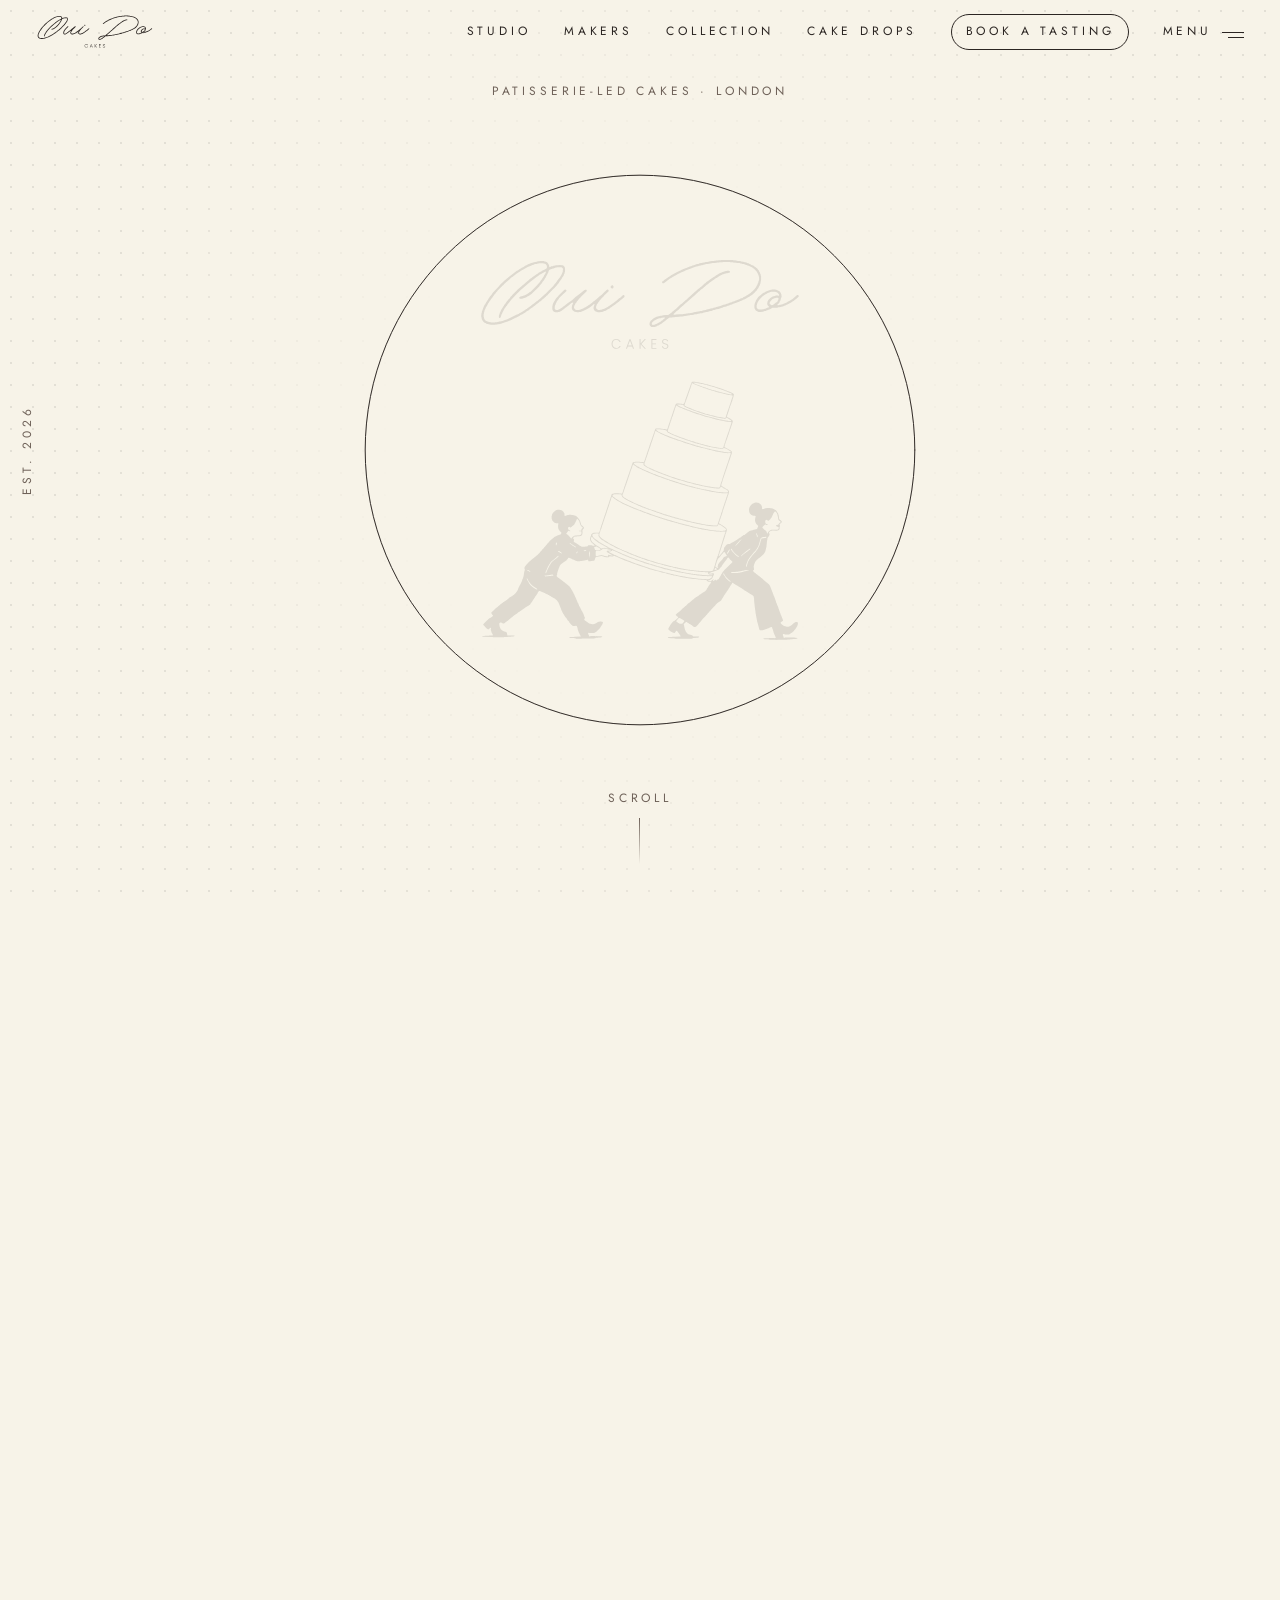
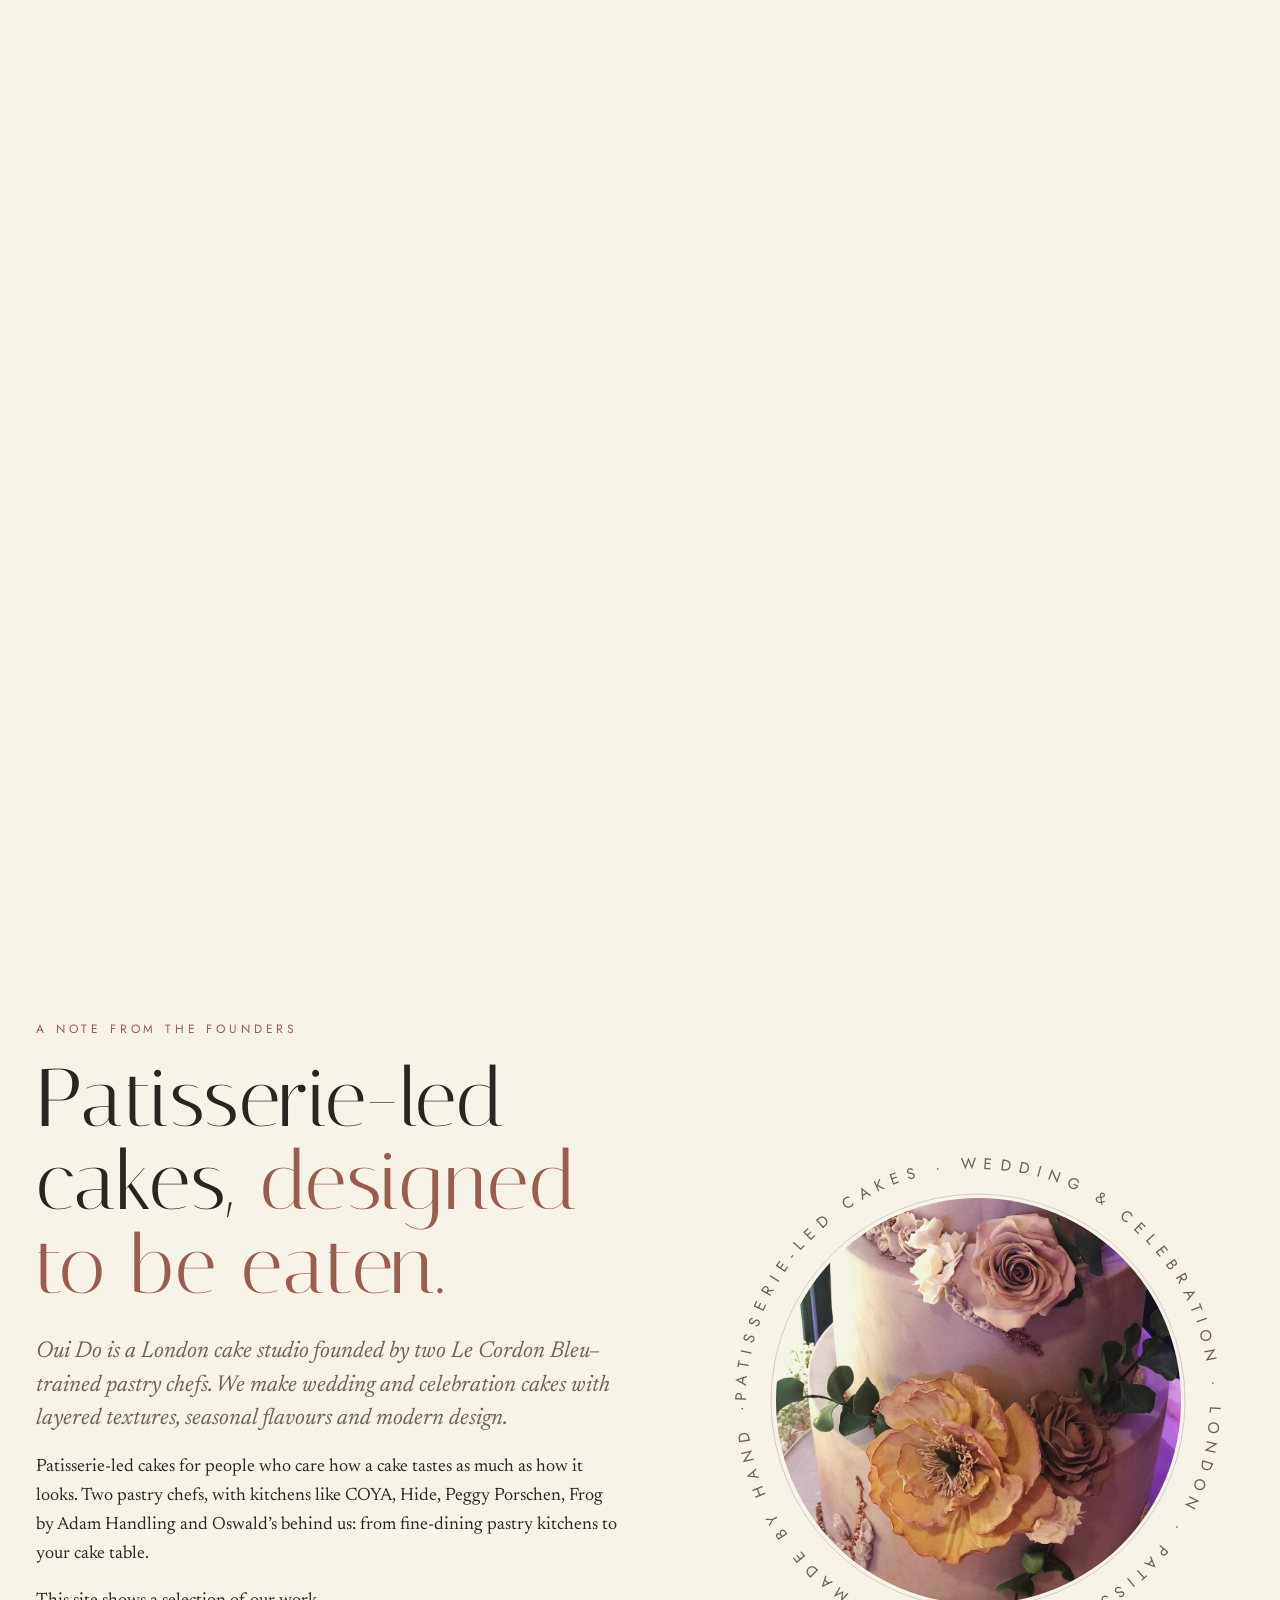
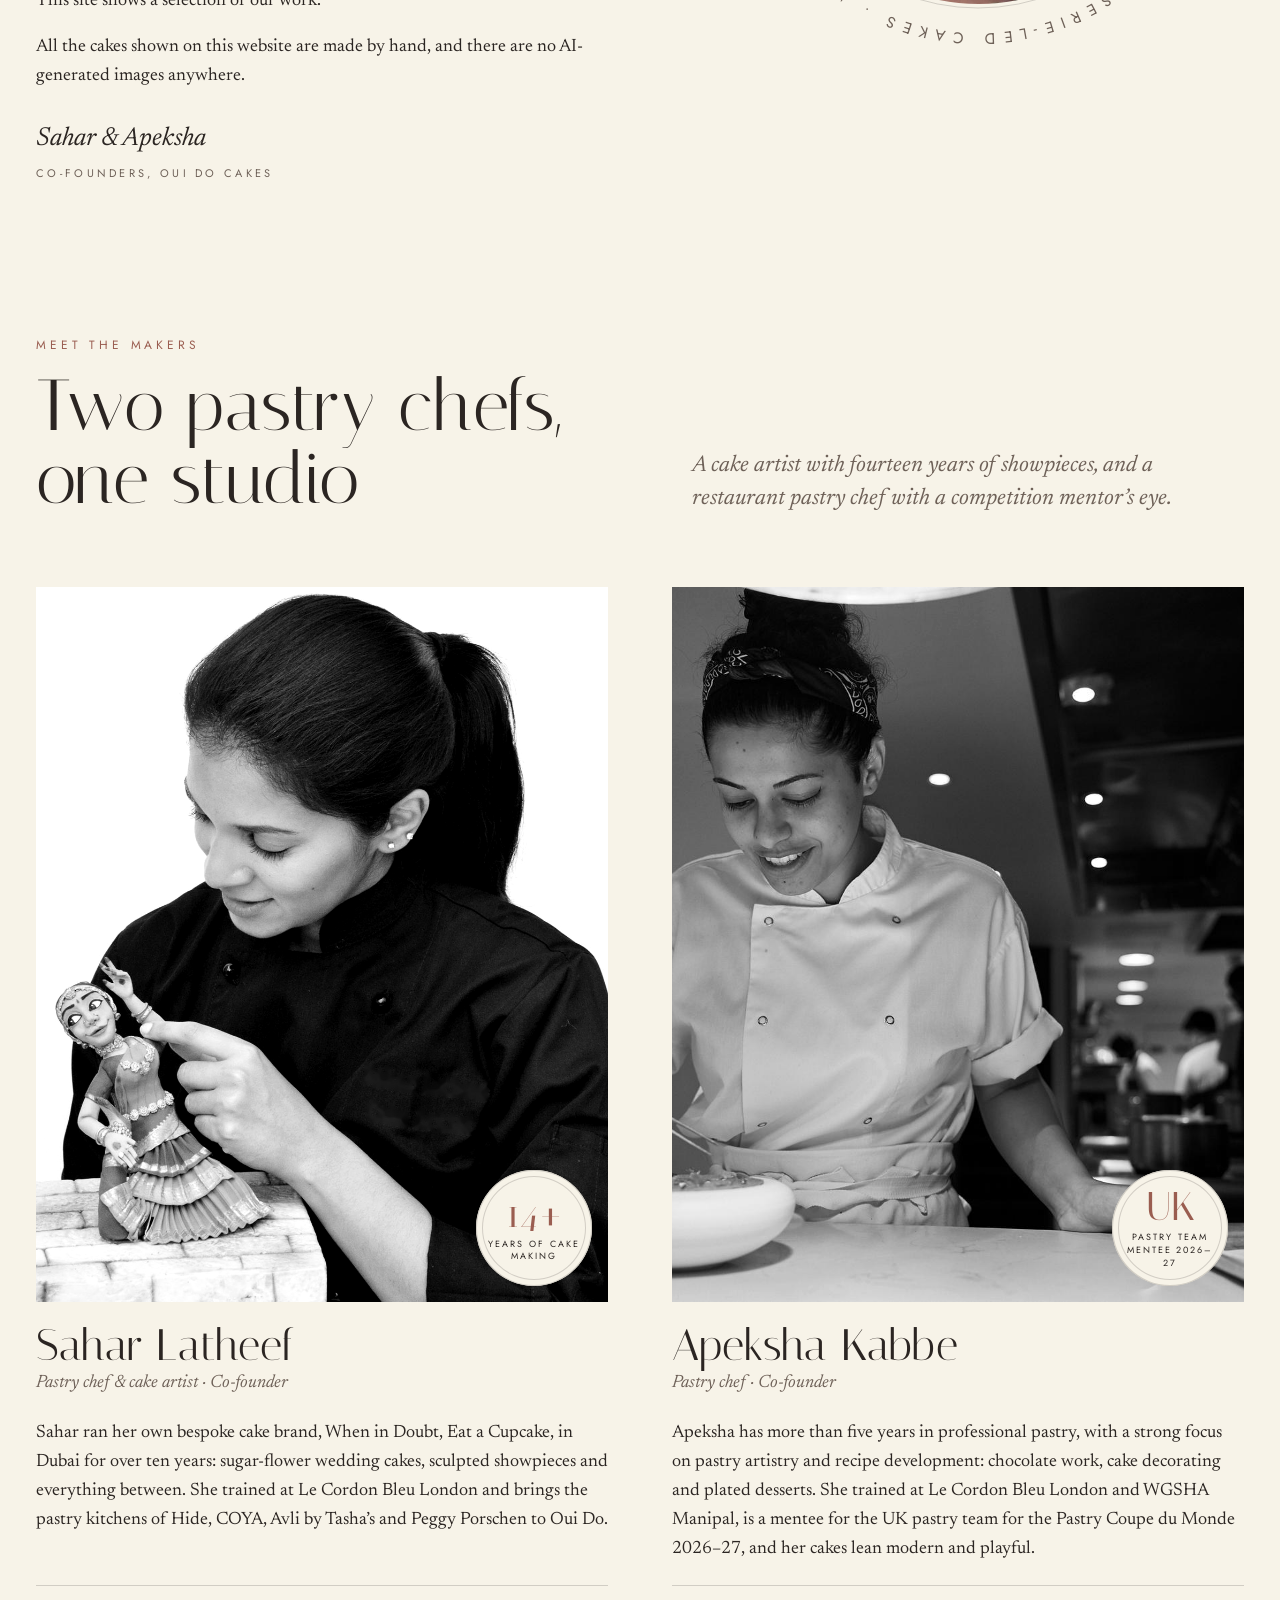
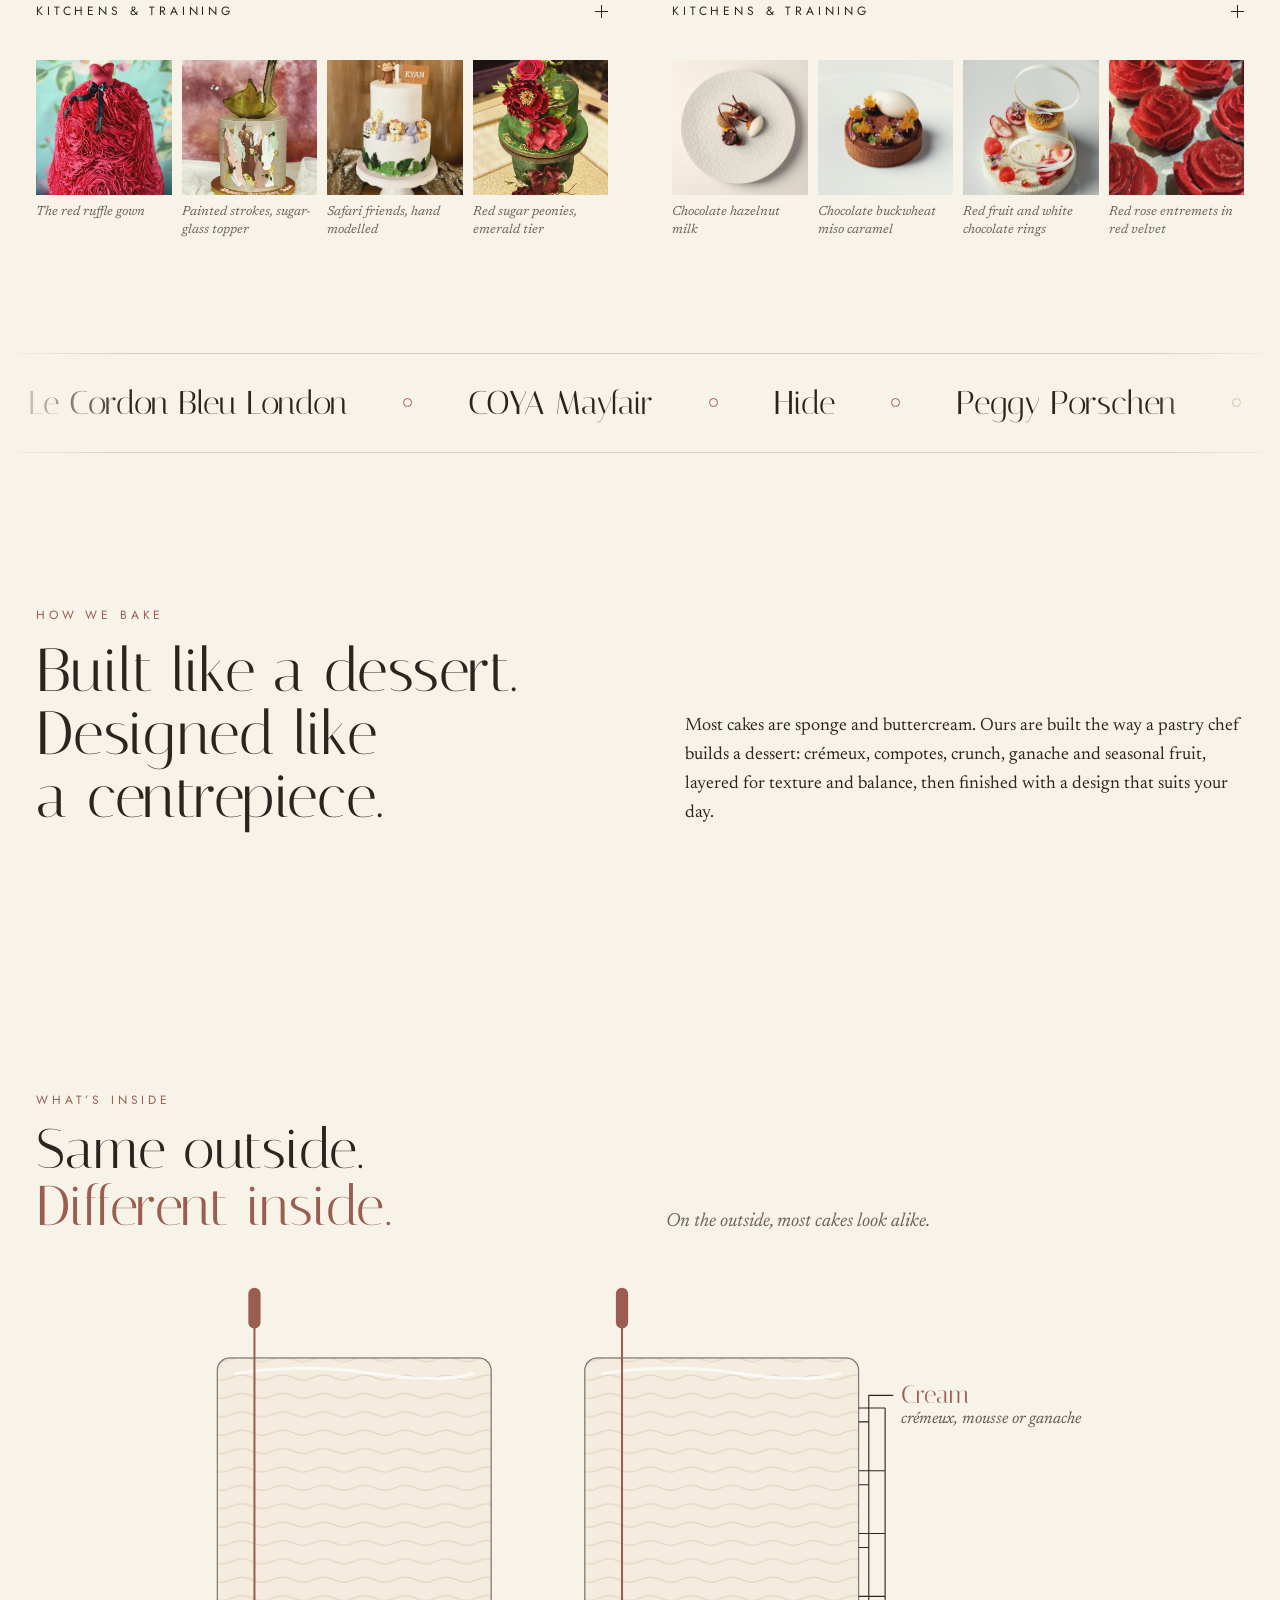
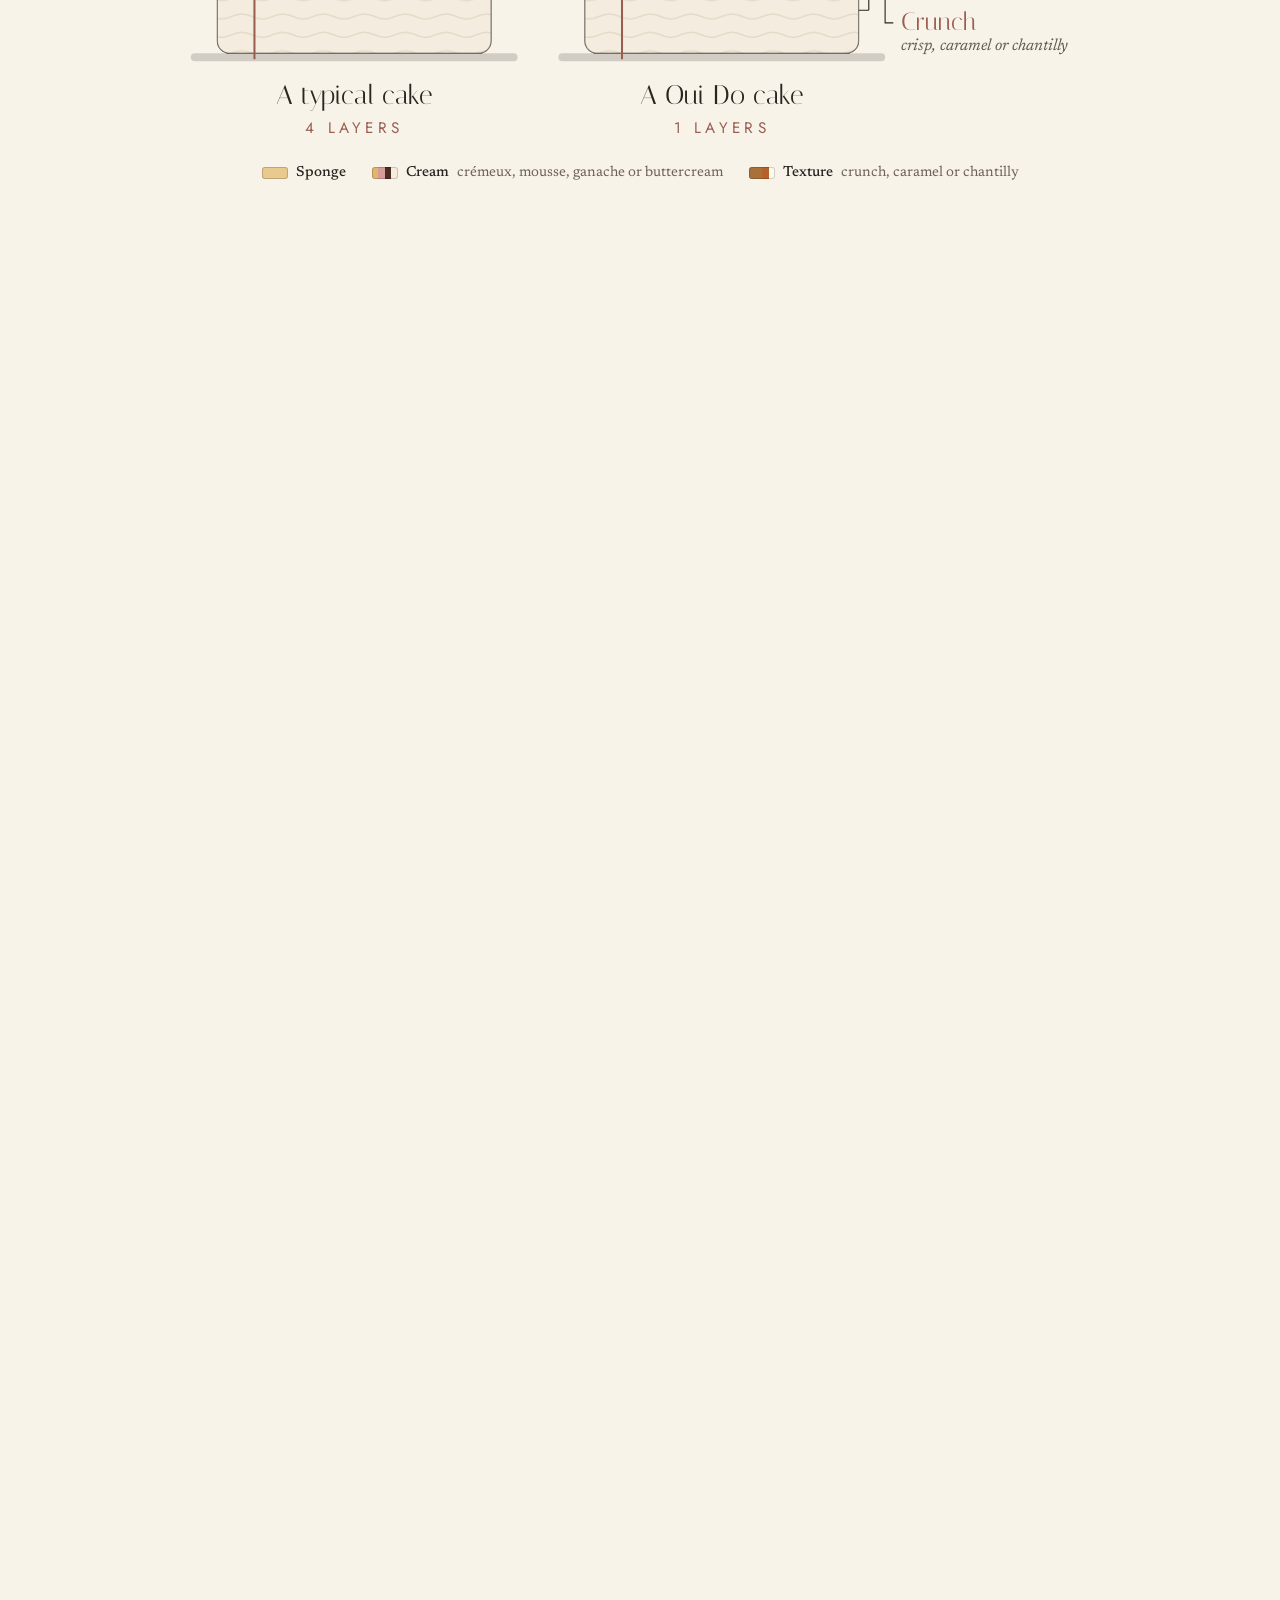
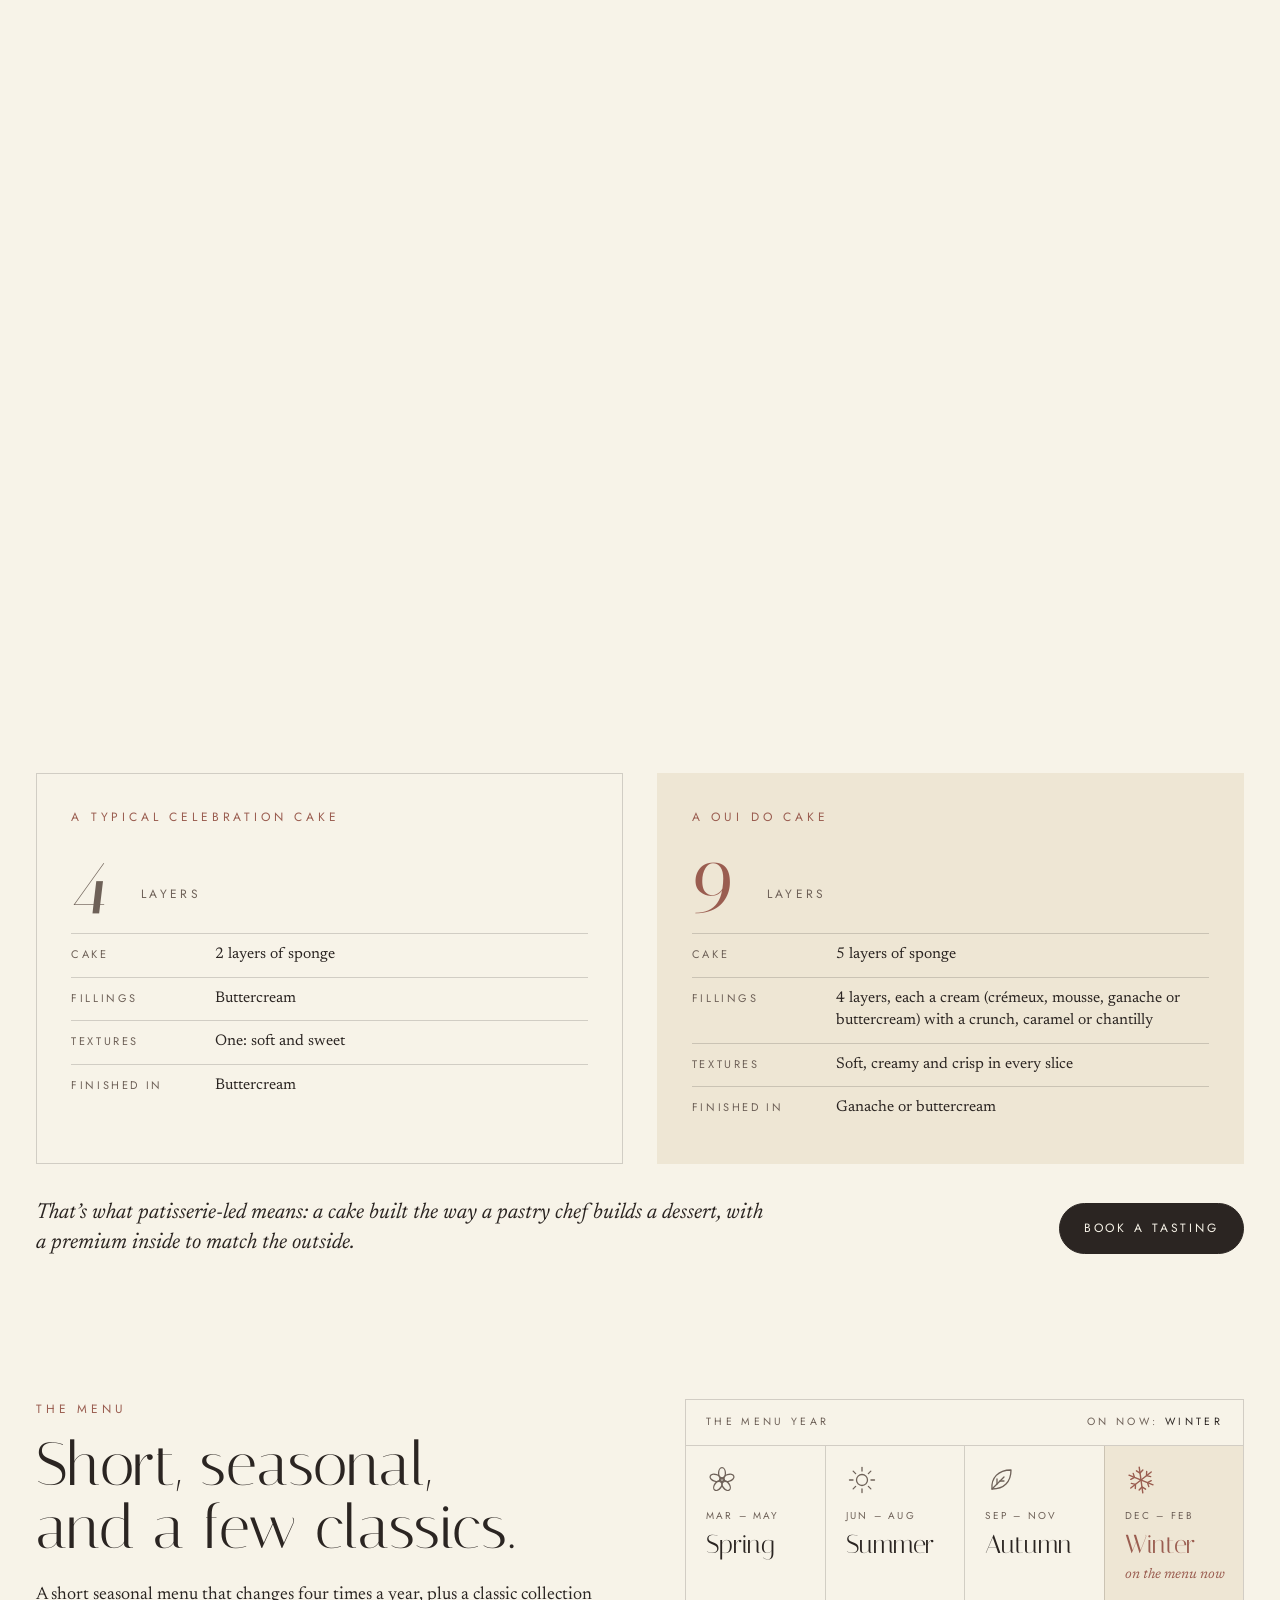
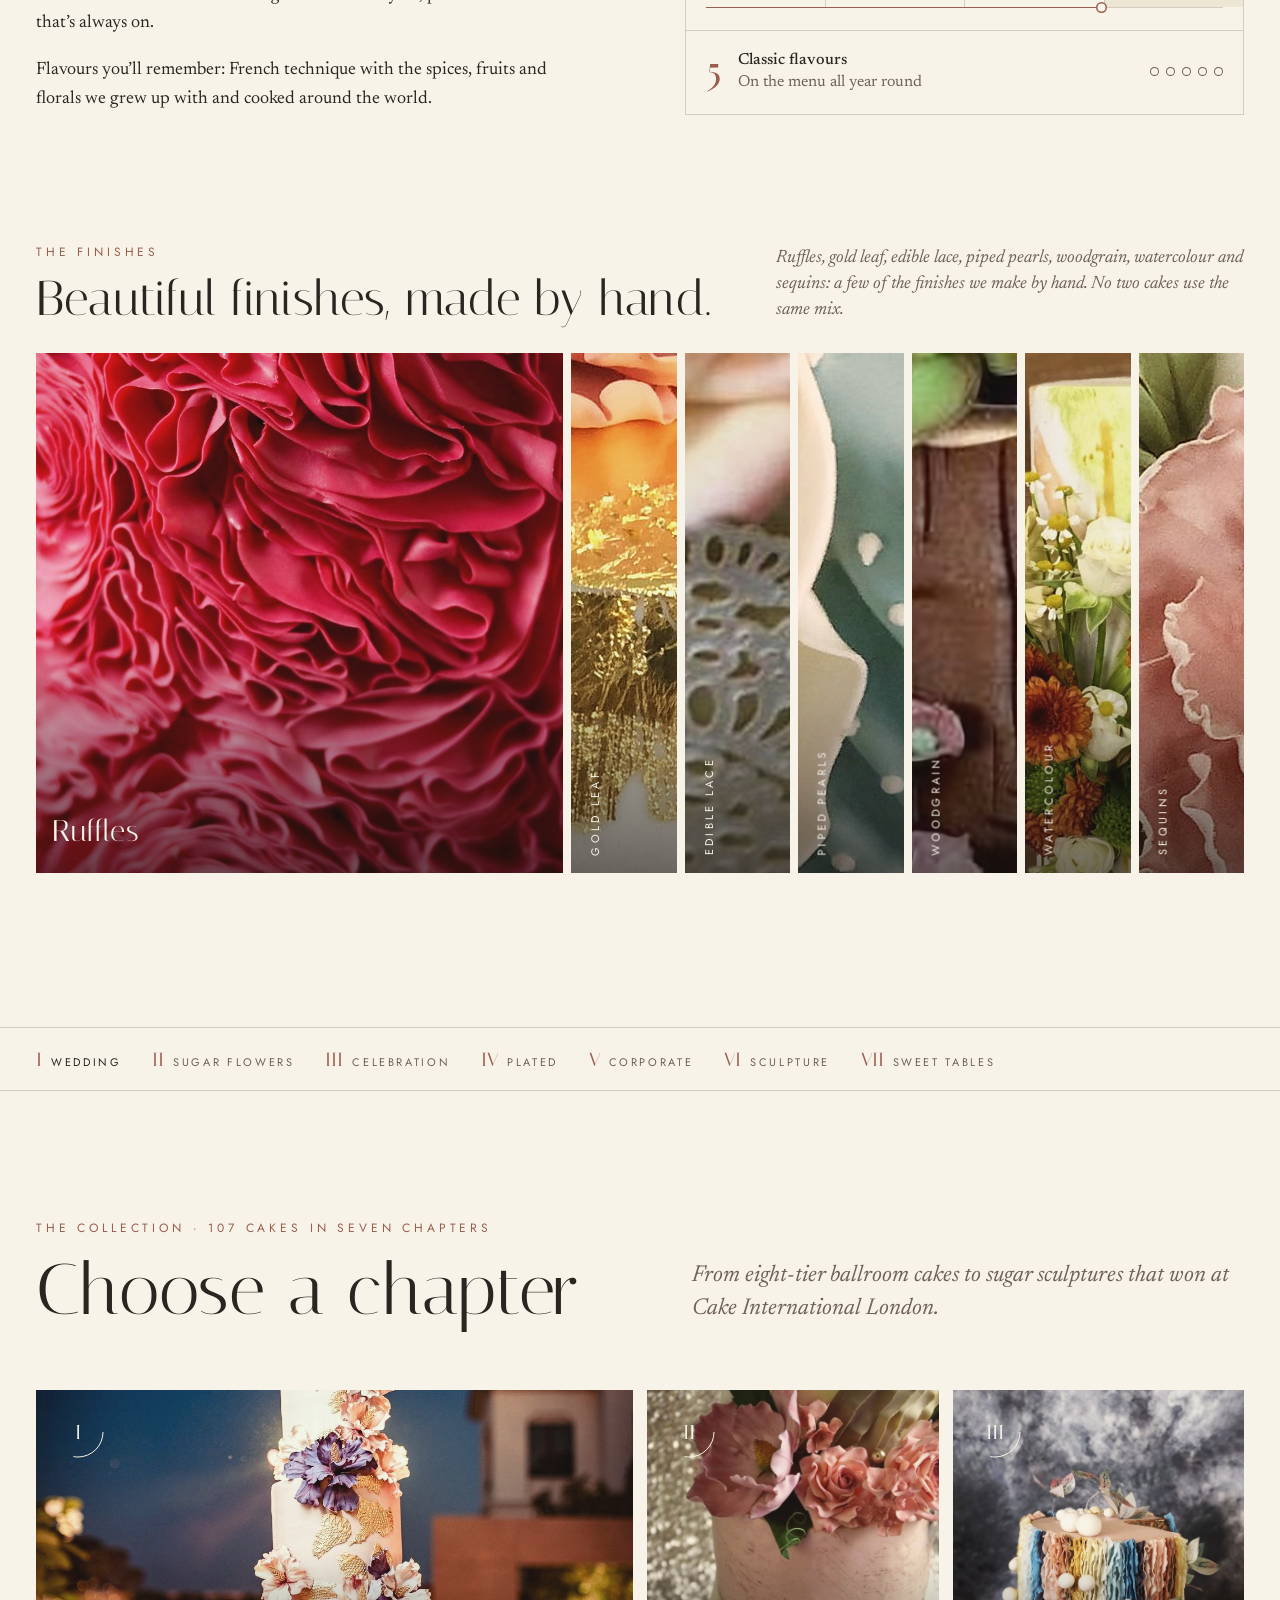
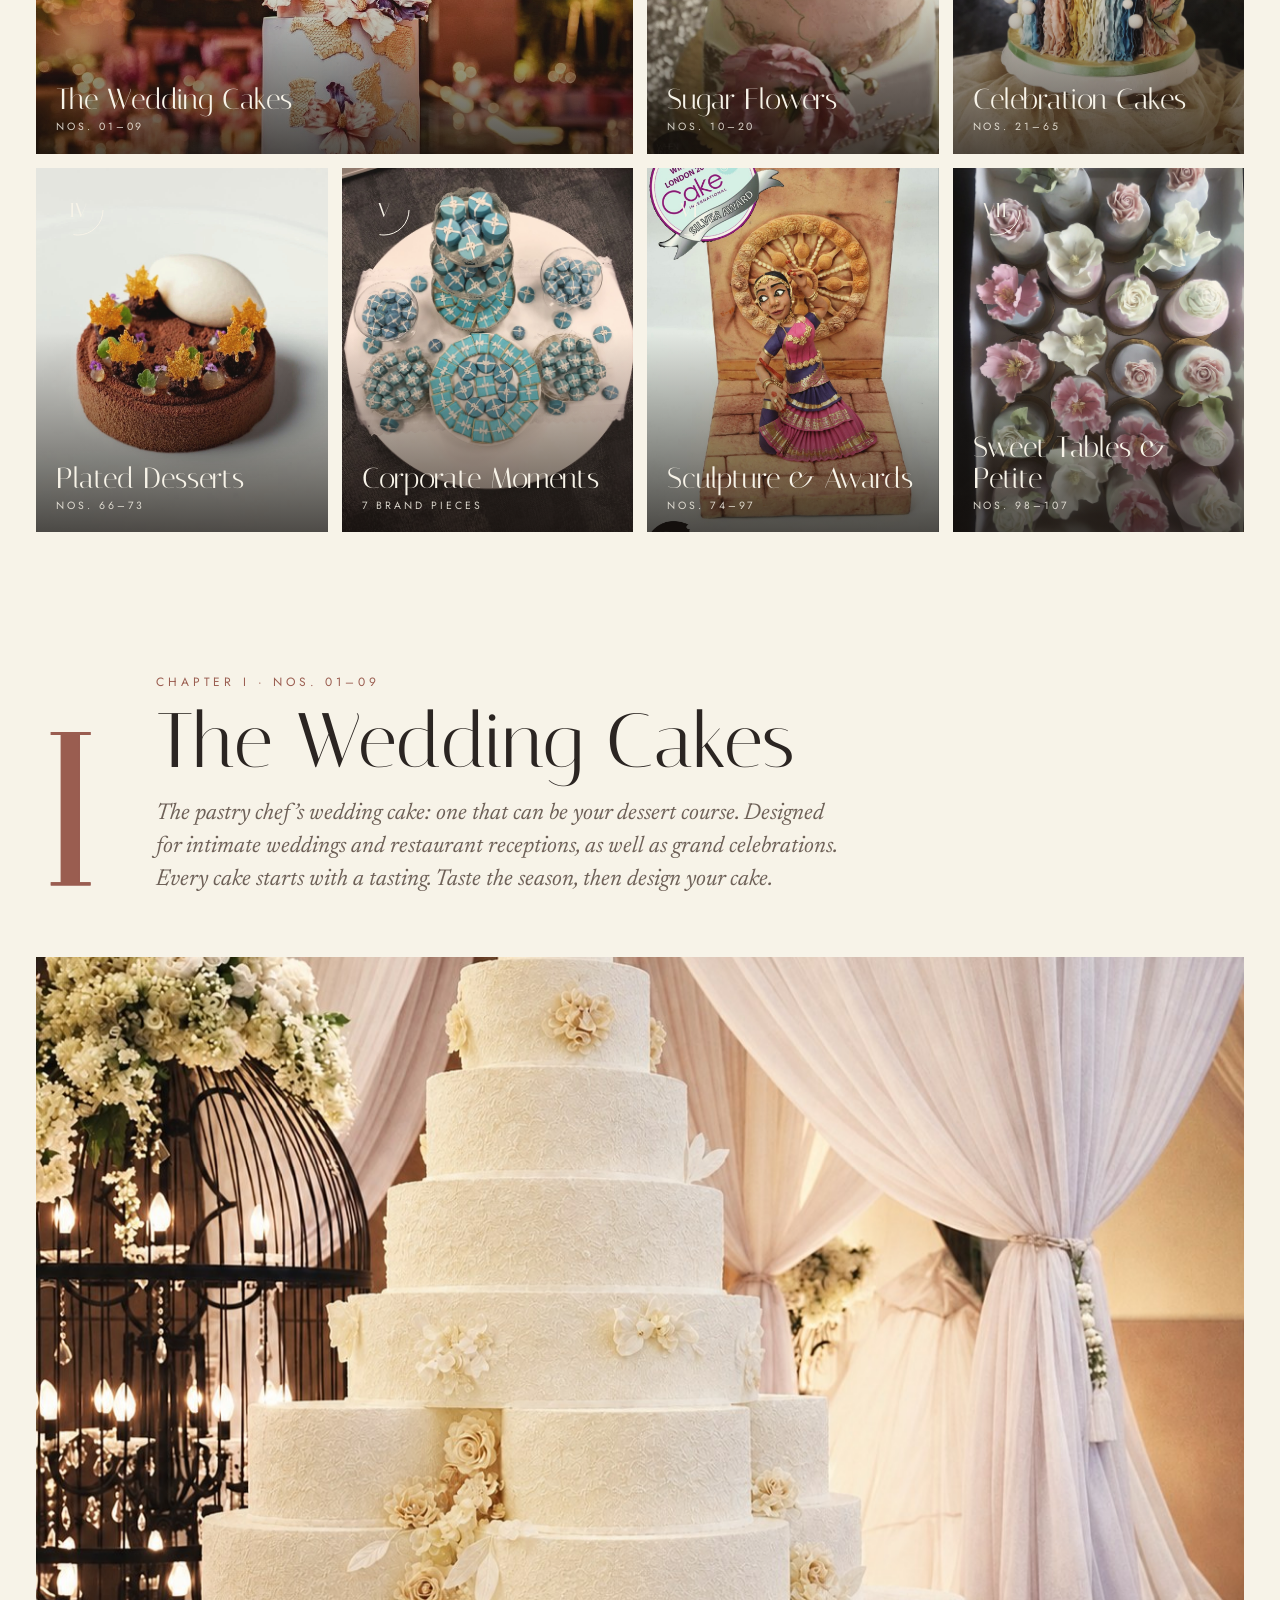
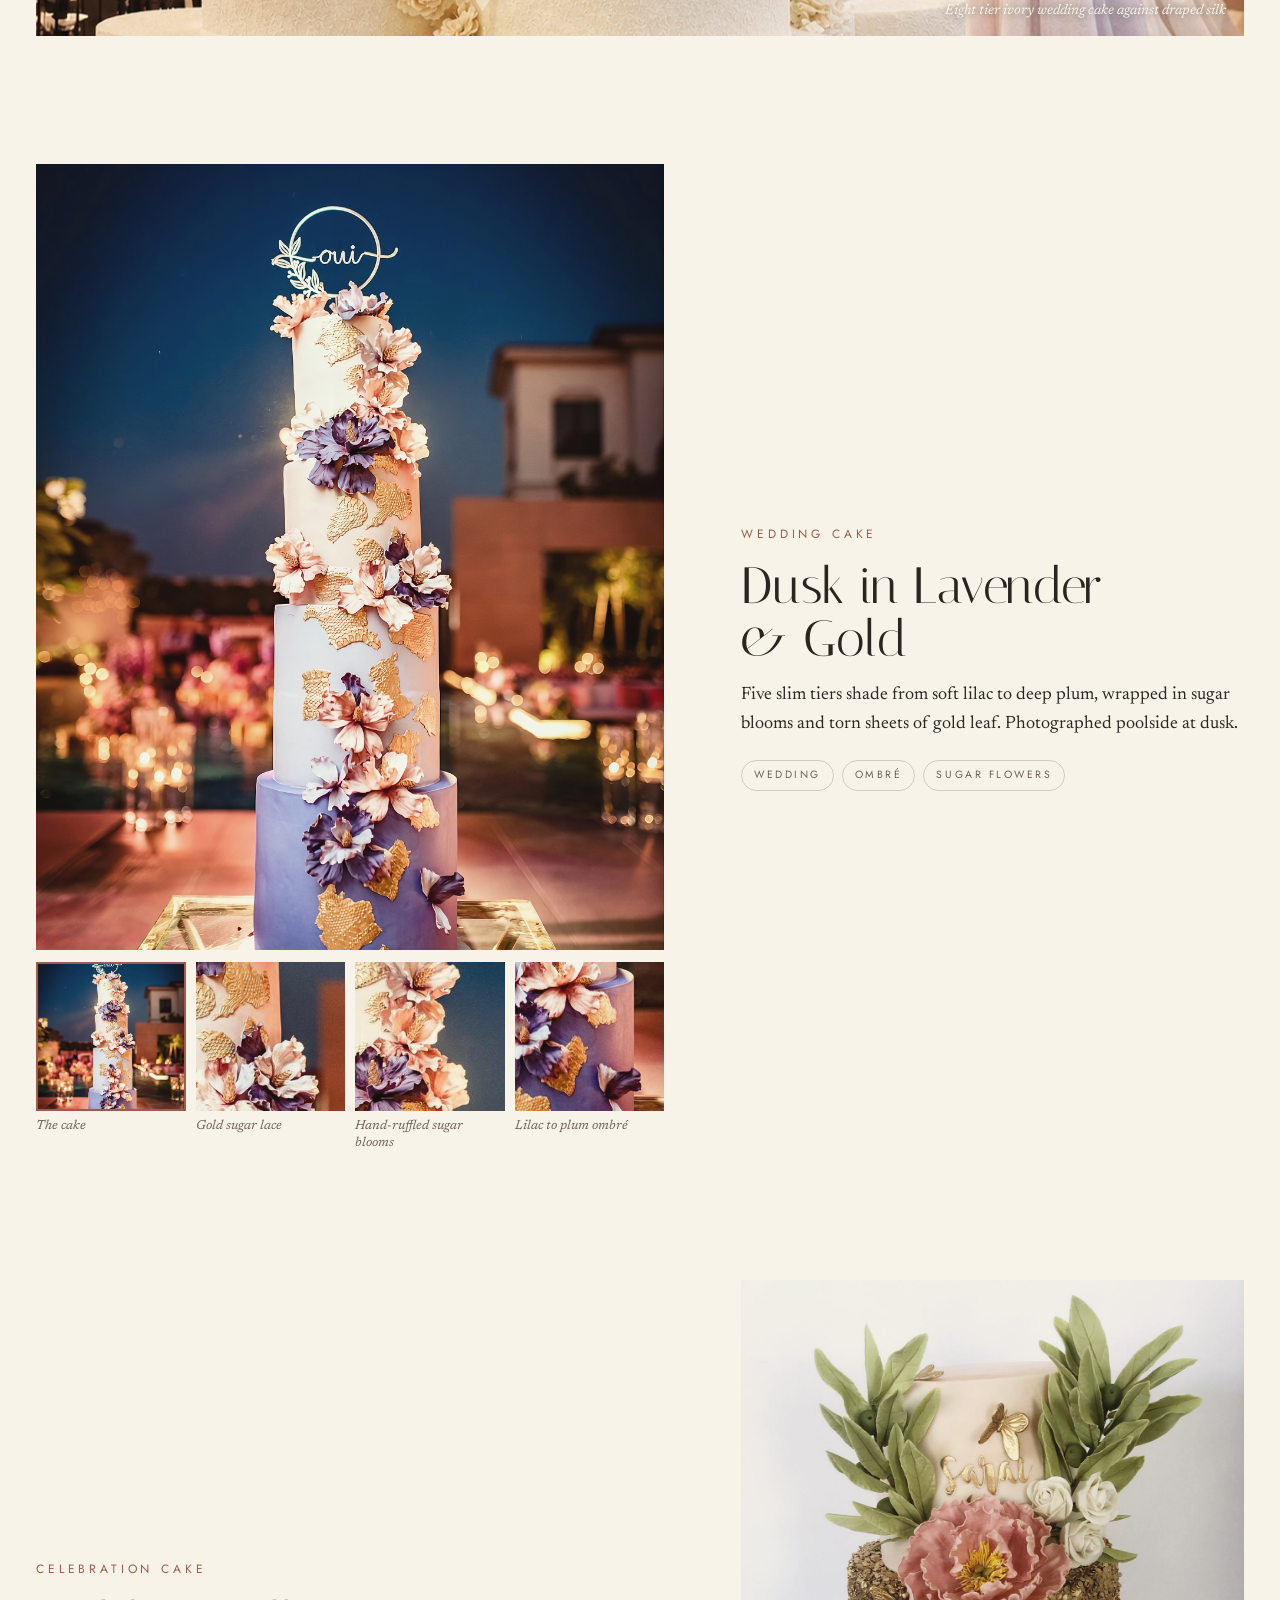
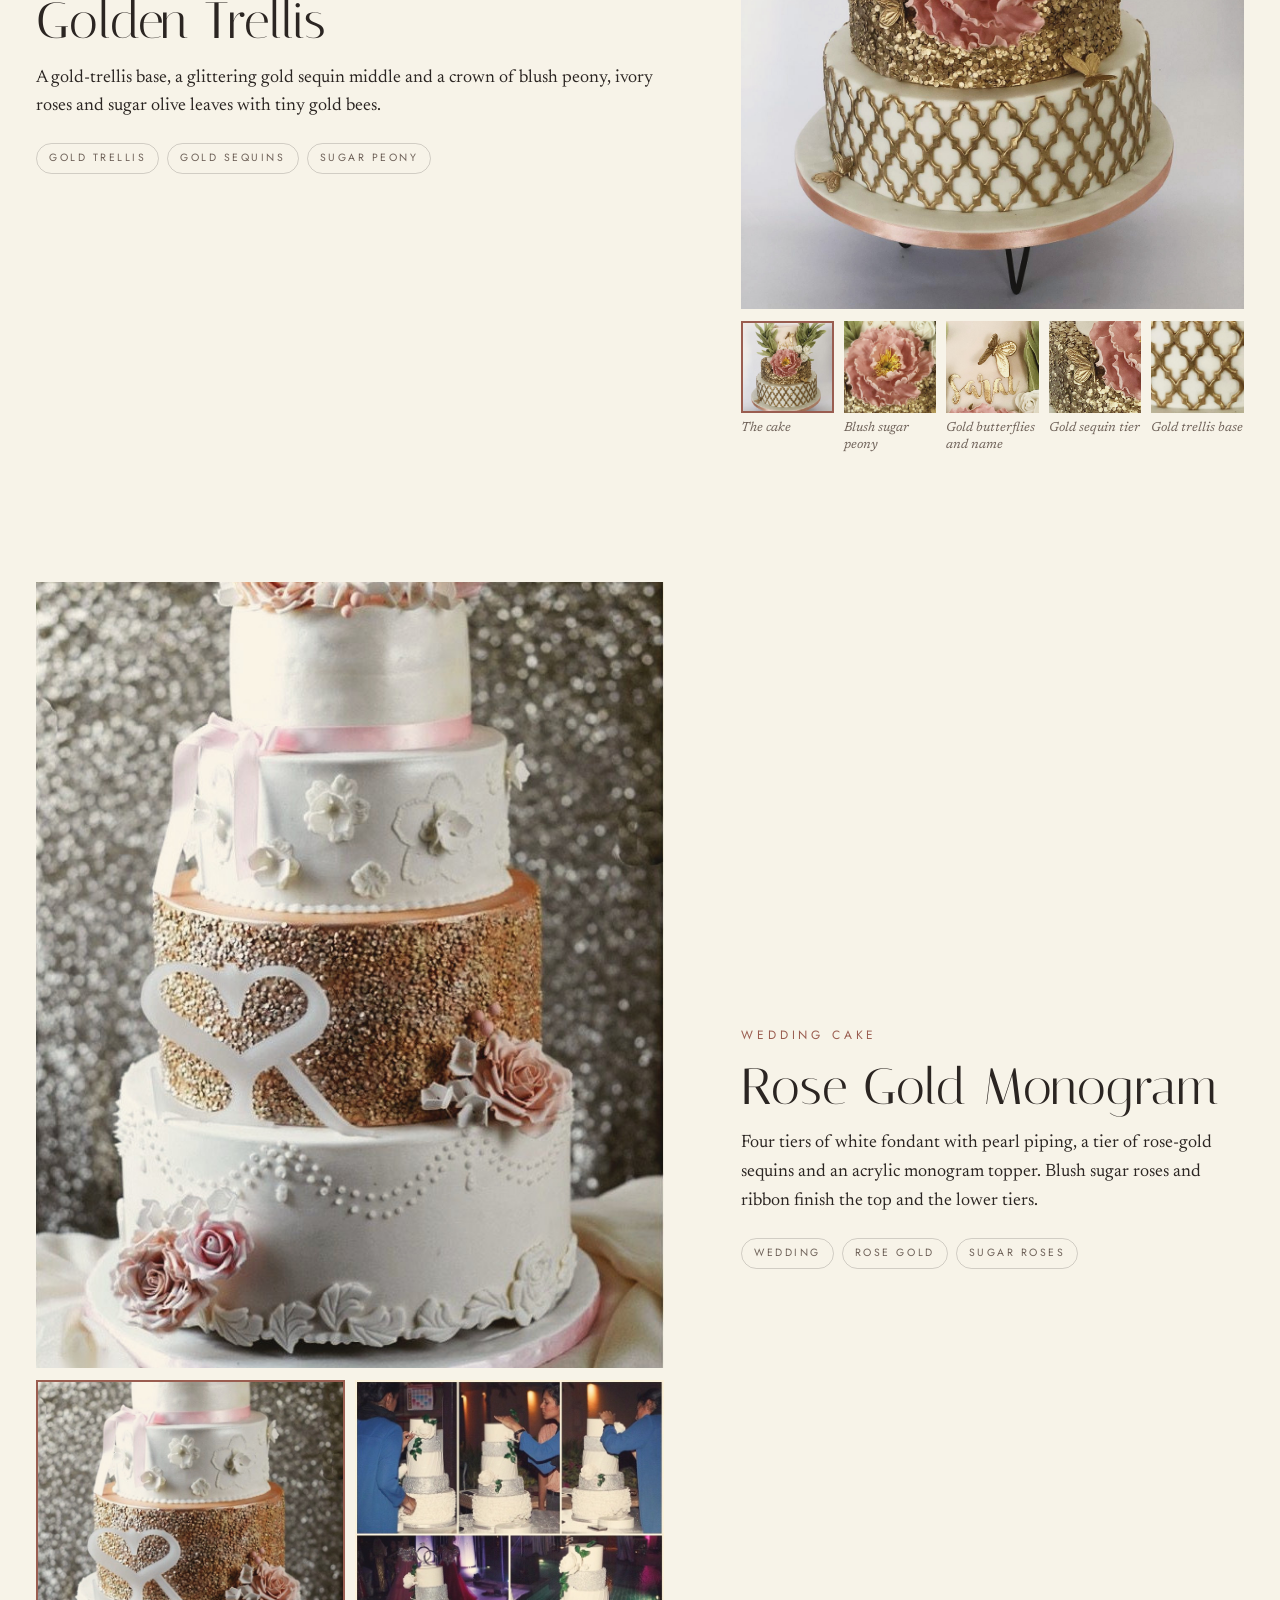
==== commit cb082546: "Add files via upload" ====
--- a/index.html
+++ b/index.html
@@ -181,6 +181,12 @@
 .craft{display:grid;grid-template-columns:1fr 1fr;gap:clamp(40px,7vw,110px);align-items:start}
 .craft h2{font-size:clamp(40px,4.8vw,68px);margin:14px 0 22px}
 .craft-col{display:flex;flex-direction:column;min-width:0}
+.craft-lead{align-items:end}
+.craft-lead .prose{max-width:34em}
+.craft-lead .craft-col:last-child{padding-bottom:22px}
+.craft-menu{margin-top:clamp(90px,11vw,150px);align-items:center}
+.craft-menu .mcard{margin-top:0}
+
 /* menu card: a year of seasonal menus on a printed-card strip, today's place marked */
 .mcard{margin-top:34px;border:1px solid var(--line);background:var(--paper)}
 .mc-head{display:flex;justify-content:space-between;align-items:baseline;gap:12px;padding:14px 20px;border-bottom:1px solid var(--line);color:var(--ink-2)}
@@ -188,6 +194,8 @@
 .mc-row{display:grid;grid-template-columns:repeat(4,minmax(0,1fr))}
 .mc-s{display:flex;flex-direction:column;gap:6px;padding:18px 14px 20px 20px;border-left:1px solid var(--line);position:relative;transition:background .5s}
 .mc-s:first-child{border-left:0}
+.mc-s .mc-ic{width:32px;height:32px;color:var(--ink-2);margin-bottom:6px;transition:color .5s,transform .8s var(--ease)}
+.mc-s.now .mc-ic{color:var(--rose);transform:rotate(-8deg) scale(1.08)}
 .mc-s small{font-family:var(--caps);font-size:10px;letter-spacing:.22em;text-transform:uppercase;color:var(--ink-2);font-variant-numeric:tabular-nums}
 .mc-s b{font-family:var(--display);font-weight:400;font-size:clamp(20px,2vw,26px);line-height:1.1;transition:color .5s}
 .mc-s i{font-style:italic;font-size:14px;color:var(--rose);opacity:0;transform:translateY(4px);transition:opacity .6s .9s,transform .6s .9s}
@@ -395,6 +403,74 @@
 @media (max-width:900px){.links a.cta-link{display:inline-flex}}
 @media (max-width:760px){.links a.cta-link{display:none}}
 @media (prefers-reduced-motion:reduce){.drops-ring svg{animation:none}}
+
+/* ---------- what's inside: typical vs Oui Do, scroll-sliced ---------- */
+.inside{position:relative;height:calc(var(--vh,1vh)*330);margin-top:clamp(60px,8vw,110px)}
+.inside-stage{position:sticky;top:0;height:calc(var(--vh,1vh)*100);display:flex;flex-direction:column;justify-content:center;gap:clamp(12px,2.2vh,24px);padding-top:calc(var(--nav) + 8px)}
+.inside-head{display:grid;grid-template-columns:1fr 1fr;gap:10px clamp(24px,4vw,60px);align-items:end}
+.inside-head h2{font-size:clamp(34px,4.4vw,62px);margin-top:10px}
+.inside-head h2 em{font-style:normal;color:var(--rose)}
+.inside-caps{position:relative;min-height:4.6em;font-style:italic;font-size:clamp(17px,1.5vw,20px);line-height:1.45;color:var(--ink-2)}
+.inside-caps p{position:absolute;left:0;right:0;bottom:0;opacity:0;transform:translateY(8px);transition:opacity .5s,transform .6s var(--ease)}
+.inside-caps p.on{opacity:1;transform:none}
+.inside-art{position:relative;display:flex;justify-content:center}
+.inside-svg{display:block;width:auto;max-width:100%;height:min(calc(var(--vh,1vh)*54),calc((100vw - 32px)*476/960));color:var(--ink);overflow:visible}
+.inside-svg .ins-t{font-family:var(--display);font-size:26px;fill:currentColor}
+.inside-svg .ins-n{font-family:var(--caps);font-size:15px;letter-spacing:.28em;text-transform:uppercase;fill:var(--rose)}
+.inside-svg .ol{transition:none}
+.inside-svg .co-t{font-family:var(--display);font-size:24px;fill:var(--rose)}
+.inside-svg .co-s{font-family:var(--serif);font-style:italic;font-size:16px;fill:currentColor;fill-opacity:.75}
+.inside-video{position:absolute;inset:0;width:100%;height:100%;object-fit:contain;background:var(--paper)}
+.inside-key{list-style:none;margin:0;padding:0;display:flex;flex-wrap:wrap;justify-content:center;gap:8px 26px;font-size:14.5px;color:var(--ink-2)}
+.inside-key li{display:flex;align-items:center;gap:8px}
+.inside-key i{flex:none;width:26px;height:12px;border-radius:3px;box-shadow:inset 0 0 0 1px rgba(0,0,0,.18)}
+.inside-key b{font-weight:500;color:var(--ink)}
+.inside-compare{display:grid;grid-template-columns:1fr 1fr;gap:clamp(14px,2.6vw,36px);margin-top:clamp(30px,4vw,60px)}
+.ic{border:1px solid var(--line);padding:clamp(20px,3vw,34px);display:flex;flex-direction:column;gap:12px;min-width:0}
+.ic.oui{background:var(--paper-2);border-color:transparent}
+.ic .big{font-family:var(--display);font-size:clamp(56px,6.6vw,92px);line-height:.9;color:var(--ink-2)}
+.ic.oui .big{color:var(--rose)}
+.ic .big small{font-family:var(--caps);font-size:12px;letter-spacing:.28em;text-transform:uppercase;color:var(--ink-2);margin-left:8px;vertical-align:.6em}
+.ic dl{margin:6px 0 0;display:grid;grid-template-columns:8em 1fr}
+.ic dt,.ic dd{margin:0;padding:10px 0;border-top:1px solid var(--line);font-size:15.5px;line-height:1.45}
+.ic dt{font-family:var(--caps);font-size:11px;letter-spacing:.24em;text-transform:uppercase;color:var(--ink-2);padding-top:13px}
+.inside-foot{grid-column:1/-1;display:flex;flex-wrap:wrap;align-items:center;justify-content:space-between;gap:16px 30px}
+.inside-foot p{font-style:italic;font-size:clamp(18px,1.7vw,23px);line-height:1.4;max-width:34em}
+@media (max-width:760px){
+  .inside{height:calc(var(--vh,1vh)*290)}
+  .inside-head{grid-template-columns:1fr}
+  .inside-caps{min-height:5.8em;font-size:16px}
+  .inside-svg .ins-t{font-size:32px}
+  .inside-svg .ins-n{font-size:22px}
+  .inside-svg .co-t{font-size:34px}
+  .inside-svg{height:min(calc(var(--vh,1vh)*54),calc((100vw - 32px)*476/822))}
+  .inside-svg .co-s{display:none}
+  .inside-key{font-size:13px;justify-content:flex-start;gap:6px 18px}
+  .inside-compare{grid-template-columns:1fr}
+  .ic dl{grid-template-columns:6.8em 1fr}
+  .inside-foot .btn{width:100%;justify-content:center}
+}
+@media (prefers-reduced-motion:reduce){.inside{height:auto}.inside-stage{position:relative;height:auto;padding-block:20px}}
+
+/* ---------- phone: shorter page (side-by-side swipes, fewer cards up front) ---------- */
+.swipe-hint{display:none}
+.stories{display:contents}
+.more-btn.mob-only{display:none}
+@media (max-width:640px){
+  .swipe-hint{display:block;font-size:10.5px;color:var(--rose);margin:0 0 14px}
+  .makers,.stories.multi{display:flex;overflow-x:auto;scroll-snap-type:x mandatory;gap:14px;scrollbar-width:none;margin-inline:calc(-1*max(16px,env(safe-area-inset-left,0px)));padding-inline:max(16px,env(safe-area-inset-left,0px));scroll-padding-inline:max(16px,env(safe-area-inset-left,0px))}
+  .makers::-webkit-scrollbar,.stories.multi::-webkit-scrollbar{display:none}
+  .maker{flex:0 0 86%;scroll-snap-align:start}
+  .maker .portrait{aspect-ratio:1}
+  .maker .work-strip{grid-template-columns:repeat(4,1fr);gap:6px}
+  .maker .work-strip figcaption{display:none}
+  .st-hint{margin-top:56px}
+  .stories.multi .story{flex:0 0 88%;margin-top:0;scroll-snap-align:start}
+  .story-main{aspect-ratio:1}
+  .gallery:not(.all) .card.m4{display:none}
+  .more-btn.mob-only{display:flex}
+  .inside{height:calc(var(--vh,1vh)*230)}
+}
 /* ---------- phone refinements ---------- */
 @media (max-width:640px){
   body{font-size:17px}
@@ -561,6 +637,7 @@
       <div><p class="eyebrow">Meet the makers</p><h2 style="margin-top:14px">Two pastry chefs,<br>one studio</h2></div>
       <p class="lede" style="max-width:24em">A cake artist with fourteen years of showpieces, and a restaurant pastry chef with a competition mentor’s eye.</p>
     </div>
+    <p class="swipe-hint caps">Swipe to meet both makers <span aria-hidden="true">→</span></p>
     <div class="makers">
       <article class="maker rv">
         <div class="portrait"><img src="sahar_bw2.jpg" alt="Sahar Latheef in chef whites, holding a sugar figure of a classical dancer">
@@ -618,37 +695,132 @@
 
 <section class="sec" id="craft" style="padding-top:0">
   <div class="wrap">
-    <div class="craft">
+    <div class="craft craft-lead">
       <div class="craft-col rv">
         <p class="eyebrow">How we bake</p>
         <h2>Built like a dessert. Designed like a centrepiece.</h2>
+      </div>
+      <div class="craft-col rv">
         <div class="prose"><p>Most cakes are sponge and buttercream. Ours are built the way a pastry chef builds a dessert: crémeux, compotes, crunch, ganache and seasonal fruit, layered for texture and balance, then finished with a design that suits your day.</p></div>
       </div>
+    </div>
+
+    <div class="inside" id="inside">
+      <div class="inside-stage">
+        <div class="inside-head">
+          <div><p class="eyebrow">What’s inside</p><h2>Same outside. <em>Different inside.</em></h2></div>
+          <div class="inside-caps" aria-live="off">
+            <p class="on">On the outside, most cakes look alike.</p>
+            <p>So cut one open.</p>
+            <p>A typical cake is sponge, buttercream, sponge, buttercream. Four layers.</p>
+            <p>A Oui Do cake has five sponges and four fillings. Each filling pairs a cream with a crunch, caramel or chantilly. Nine layers.</p>
+            <p>Built the way a pastry chef builds a dessert, so every slice has more than one texture.</p>
+          </div>
+        </div>
+        <div class="inside-art">
+          <svg class="inside-svg" viewBox="0 0 960 476" role="img" aria-labelledby="insideSvgT">
+  <title id="insideSvgT">A typical cake cut open shows two sponges and two layers of buttercream. A Oui Do cake cut open shows five sponges and four fillings, each a cream with a crunch, caramel or chantilly.</title>
+  <defs>
+    <pattern id="crumb" width="14" height="12" patternUnits="userSpaceOnUse"><rect width="14" height="12" fill="#e9c98e"/><circle cx="3" cy="3" r="1.1" fill="#d3ab6a"/><circle cx="10" cy="8" r="1.3" fill="#d3ab6a"/><circle cx="7" cy="2" r=".8" fill="#f5dfb2"/><circle cx="2" cy="9" r=".8" fill="#f5dfb2"/></pattern>
+    <pattern id="crunch" width="10" height="8" patternUnits="userSpaceOnUse"><rect width="10" height="8" fill="#a8703a"/><circle cx="2" cy="2" r="1.2" fill="#7a4a22"/><circle cx="7" cy="5" r="1" fill="#d6a468"/><circle cx="5" cy="1" r=".7" fill="#e7c08a"/></pattern>
+    <pattern id="exterior" width="40" height="18" patternUnits="userSpaceOnUse"><rect width="40" height="18" fill="#f4ecdf"/><path d="M0 12 q10 -5 20 0 t20 0" fill="none" stroke="#e3d6c1" stroke-width="1.2"/></pattern>
+  </defs>
+  <g id="ckT">
+<rect x="40.0" y="390" width="320" height="8" rx="4" fill="currentColor" fill-opacity=".18"/>
+<rect id="ckTFrost" x="66.0" y="101" width="268" height="289" rx="12" fill="#f4ecdf" stroke="currentColor" stroke-opacity=".45" stroke-width="1.2"/>
+<g class="ol" data-k="0"><rect x="75.0" y="265.0" width="250" height="125.0" fill="url(#crumb)" stroke="currentColor" stroke-opacity=".45" stroke-width="1.2"/></g>
+<g class="ol" data-k="1"><rect x="75.0" y="250.0" width="250" height="15.0" fill="#f6eee0" stroke="currentColor" stroke-opacity=".45" stroke-width="1.2"/></g>
+<g class="ol" data-k="2"><rect x="75.0" y="125.0" width="250" height="125.0" fill="url(#crumb)" stroke="currentColor" stroke-opacity=".45" stroke-width="1.2"/></g>
+<g class="ol" data-k="3"><rect x="75.0" y="110.0" width="250" height="15.0" fill="#f6eee0" stroke="currentColor" stroke-opacity=".45" stroke-width="1.2"/></g>
+<clipPath id="ckTClip"><rect id="ckTClipR" x="65.0" y="99" width="270" height="293"/></clipPath>
+<g clip-path="url(#ckTClip)"><rect x="66.0" y="101" width="268" height="289" rx="12" fill="url(#exterior)" stroke="currentColor" stroke-opacity=".45" stroke-width="1.2"/><path d="M84.0 116 q67 -10 134 0 t98 0" fill="none" stroke="#fff" stroke-opacity=".7" stroke-width="3" stroke-linecap="round"/></g>
+<g id="ckTKnife" opacity="0"><line x1="0" y1="70" x2="0" y2="396" stroke="var(--rose)" stroke-width="2"/><rect x="-6" y="32" width="12" height="40" rx="6" fill="var(--rose)"/></g>
+</g>
+  <g id="ckO">
+<rect x="400.0" y="390" width="320" height="8" rx="4" fill="currentColor" fill-opacity=".18"/>
+<rect id="ckOFrost" x="426.0" y="101" width="268" height="289" rx="12" fill="#f4ecdf" stroke="currentColor" stroke-opacity=".45" stroke-width="1.2"/>
+<g class="ol" data-k="0"><rect x="435.0" y="356.0" width="250" height="34.0" fill="url(#crumb)" stroke="currentColor" stroke-opacity=".45" stroke-width="1.2"/></g>
+<g class="ol" data-k="1"><rect x="435.0" y="340.0" width="250" height="16.0" fill="#e2b56f" stroke="currentColor" stroke-opacity=".45" stroke-width="1.2"/><rect x="435.0" y="328.5" width="250" height="11.5" fill="url(#crunch)" stroke="currentColor" stroke-opacity=".45" stroke-width="1.2"/></g>
+<g class="ol" data-k="2"><rect x="435.0" y="294.5" width="250" height="34.0" fill="url(#crumb)" stroke="currentColor" stroke-opacity=".45" stroke-width="1.2"/></g>
+<g class="ol" data-k="3"><rect x="435.0" y="278.5" width="250" height="16.0" fill="#d79c97" stroke="currentColor" stroke-opacity=".45" stroke-width="1.2"/><rect x="435.0" y="267.0" width="250" height="11.5" fill="#b4612a" stroke="currentColor" stroke-opacity=".45" stroke-width="1.2"/></g>
+<g class="ol" data-k="4"><rect x="435.0" y="233.0" width="250" height="34.0" fill="url(#crumb)" stroke="currentColor" stroke-opacity=".45" stroke-width="1.2"/></g>
+<g class="ol" data-k="5"><rect x="435.0" y="217.0" width="250" height="16.0" fill="#4a2c22" stroke="currentColor" stroke-opacity=".45" stroke-width="1.2"/><rect x="435.0" y="205.5" width="250" height="11.5" fill="#fffaf0" stroke="currentColor" stroke-opacity=".45" stroke-width="1.2"/></g>
+<g class="ol" data-k="6"><rect x="435.0" y="171.5" width="250" height="34.0" fill="url(#crumb)" stroke="currentColor" stroke-opacity=".45" stroke-width="1.2"/></g>
+<g class="ol" data-k="7"><rect x="435.0" y="155.5" width="250" height="16.0" fill="#f5ecdc" stroke="currentColor" stroke-opacity=".45" stroke-width="1.2"/><rect x="435.0" y="144.0" width="250" height="11.5" fill="url(#crunch)" stroke="currentColor" stroke-opacity=".45" stroke-width="1.2"/></g>
+<g class="ol" data-k="8"><rect x="435.0" y="110.0" width="250" height="34.0" fill="url(#crumb)" stroke="currentColor" stroke-opacity=".45" stroke-width="1.2"/></g>
+<g id="coAll" opacity="0" fill="none"><path id="coCreamP" stroke="currentColor" stroke-width="1.1"/><path id="coCrunchP" stroke="currentColor" stroke-width="1.1"/><circle class="dc" r="3" fill="currentColor"/><circle class="dc" r="3" fill="currentColor"/><circle class="dc" r="3" fill="currentColor"/><circle class="dc" r="3" fill="currentColor"/><circle class="dk" r="3" fill="currentColor"/><circle class="dk" r="3" fill="currentColor"/><circle class="dk" r="3" fill="currentColor"/><circle class="dk" r="3" fill="currentColor"/><text id="coCreamT" x="736" class="co-t">Cream</text><text id="coCreamS" x="736" class="co-s">crémeux, mousse or ganache</text><text id="coCrunchT" x="736" class="co-t">Crunch</text><text id="coCrunchS" x="736" class="co-s">crisp, caramel or chantilly</text></g><clipPath id="ckOClip"><rect id="ckOClipR" x="425.0" y="99" width="270" height="293"/></clipPath>
+<g clip-path="url(#ckOClip)"><rect x="426.0" y="101" width="268" height="289" rx="12" fill="url(#exterior)" stroke="currentColor" stroke-opacity=".45" stroke-width="1.2"/><path d="M444.0 116 q67 -10 134 0 t98 0" fill="none" stroke="#fff" stroke-opacity=".7" stroke-width="3" stroke-linecap="round"/></g>
+<g id="ckOKnife" opacity="0"><line x1="0" y1="70" x2="0" y2="396" stroke="var(--rose)" stroke-width="2"/><rect x="-6" y="32" width="12" height="40" rx="6" fill="var(--rose)"/></g>
+</g>
+  <text x="200" y="440" text-anchor="middle" class="ins-t">A typical cake</text>
+  <text x="560" y="440" text-anchor="middle" class="ins-t">A Oui Do cake</text>
+  <text x="200" y="468" text-anchor="middle" class="ins-n" id="cntT">4 layers</text>
+  <text x="560" y="468" text-anchor="middle" class="ins-n" id="cntO">9 layers</text>
+</svg>
+          <video class="inside-video" muted playsinline preload="metadata" data-video="inside.mp4" hidden></video>
+        </div>
+        <ul class="inside-key">
+          <li><i style="background:#e9c98e"></i><b>Sponge</b></li>
+          <li><i style="background:linear-gradient(90deg,#e2b56f 25%,#d79c97 25% 50%,#4a2c22 50% 75%,#f5ecdc 75%)"></i><b>Cream</b> crémeux, mousse, ganache or buttercream</li>
+          <li><i style="background:linear-gradient(90deg,#a8703a 50%,#b4612a 50% 75%,#fffaf0 75%)"></i><b>Texture</b> crunch, caramel or chantilly</li>
+        </ul>
+      </div>
+    </div>
+    <div class="inside-compare rv">
+      <div class="ic">
+        <p class="eyebrow">A typical celebration cake</p>
+        <p class="big">4 <small>layers</small></p>
+        <dl>
+          <dt>Cake</dt><dd>2 layers of sponge</dd>
+          <dt>Fillings</dt><dd>Buttercream</dd>
+          <dt>Textures</dt><dd>One: soft and sweet</dd>
+          <dt>Finished in</dt><dd>Buttercream</dd>
+        </dl>
+      </div>
+      <div class="ic oui">
+        <p class="eyebrow">A Oui Do cake</p>
+        <p class="big">9 <small>layers</small></p>
+        <dl>
+          <dt>Cake</dt><dd>5 layers of sponge</dd>
+          <dt>Fillings</dt><dd>4 layers, each a cream (crémeux, mousse, ganache or buttercream) with a crunch, caramel or chantilly</dd>
+          <dt>Textures</dt><dd>Soft, creamy and crisp in every slice</dd>
+          <dt>Finished in</dt><dd>Ganache or buttercream</dd>
+        </dl>
+      </div>
+      <div class="inside-foot">
+        <p>That’s what patisserie-led means: a cake built the way a pastry chef builds a dessert, with a premium inside to match the outside.</p>
+        <a class="btn solid" href="#contact">Book a tasting</a>
+      </div>
+    </div>
+    <div class="craft craft-menu">
       <div class="craft-col rv">
         <p class="eyebrow">The menu</p>
         <h2>Short, seasonal, and a few classics.</h2>
         <div class="prose"><p>A short seasonal menu that changes four times a year, plus a classic collection that’s always on.</p><p>Flavours you’ll remember: French technique with the spices, fruits and florals we grew up with and cooked around the world.</p></div>
+      </div>
+      <div class="craft-col rv">
         <div class="mcard" id="mcard" aria-label="Four seasonal menus a year, plus five classic flavours all year">
           <div class="mc-head caps" style="font-size:10.5px"><span>The menu year</span><span>On now: <b id="seasonNow">Autumn</b></span></div>
           <div class="mc-row">
-            <div class="mc-s" data-s="0"><small>Mar – May</small><b>Spring</b><i>on the menu now</i></div>
-            <div class="mc-s" data-s="1"><small>Jun – Aug</small><b>Summer</b><i>on the menu now</i></div>
-            <div class="mc-s" data-s="2"><small>Sep – Nov</small><b>Autumn</b><i>on the menu now</i></div>
-            <div class="mc-s" data-s="3"><small>Dec – Feb</small><b>Winter</b><i>on the menu now</i></div>
+            <div class="mc-s" data-s="0"><svg class="mc-ic" viewBox="0 0 32 32" aria-hidden="true"><g fill="none" stroke="currentColor" stroke-width="1.3" stroke-linecap="round" stroke-linejoin="round"><ellipse cx="16" cy="9.2" rx="3.4" ry="5.6" transform="rotate(0 16 16)"/><ellipse cx="16" cy="9.2" rx="3.4" ry="5.6" transform="rotate(72 16 16)"/><ellipse cx="16" cy="9.2" rx="3.4" ry="5.6" transform="rotate(144 16 16)"/><ellipse cx="16" cy="9.2" rx="3.4" ry="5.6" transform="rotate(216 16 16)"/><ellipse cx="16" cy="9.2" rx="3.4" ry="5.6" transform="rotate(288 16 16)"/><circle cx="16" cy="16" r="2.4"/></g></svg><small>Mar – May</small><b>Spring</b><i>on the menu now</i></div>
+            <div class="mc-s" data-s="1"><svg class="mc-ic" viewBox="0 0 32 32" aria-hidden="true"><g fill="none" stroke="currentColor" stroke-width="1.3" stroke-linecap="round" stroke-linejoin="round"><circle cx="16" cy="16" r="5.5"/><line x1="16" y1="3.5" x2="16" y2="7" transform="rotate(0 16 16)"/><line x1="16" y1="3.5" x2="16" y2="7" transform="rotate(45 16 16)"/><line x1="16" y1="3.5" x2="16" y2="7" transform="rotate(90 16 16)"/><line x1="16" y1="3.5" x2="16" y2="7" transform="rotate(135 16 16)"/><line x1="16" y1="3.5" x2="16" y2="7" transform="rotate(180 16 16)"/><line x1="16" y1="3.5" x2="16" y2="7" transform="rotate(225 16 16)"/><line x1="16" y1="3.5" x2="16" y2="7" transform="rotate(270 16 16)"/><line x1="16" y1="3.5" x2="16" y2="7" transform="rotate(315 16 16)"/></g></svg><small>Jun – Aug</small><b>Summer</b><i>on the menu now</i></div>
+            <div class="mc-s" data-s="2"><svg class="mc-ic" viewBox="0 0 32 32" aria-hidden="true"><g fill="none" stroke="currentColor" stroke-width="1.3" stroke-linecap="round" stroke-linejoin="round"><path d="M7 25 C6 14 13 6 26 6 C26 18 19 25 7 25 Z"/><path d="M7 25 L19 13"/><path d="M12 20 L12 15 M15 17 L19 17"/></g></svg><small>Sep – Nov</small><b>Autumn</b><i>on the menu now</i></div>
+            <div class="mc-s" data-s="3"><svg class="mc-ic" viewBox="0 0 32 32" aria-hidden="true"><g fill="none" stroke="currentColor" stroke-width="1.3" stroke-linecap="round" stroke-linejoin="round"><g transform="rotate(0 16 16)"><line x1="16" y1="4" x2="16" y2="28"/><path d="M13 7 L16 9.5 L19 7 M13 25 L16 22.5 L19 25"/></g><g transform="rotate(60 16 16)"><line x1="16" y1="4" x2="16" y2="28"/><path d="M13 7 L16 9.5 L19 7 M13 25 L16 22.5 L19 25"/></g><g transform="rotate(120 16 16)"><line x1="16" y1="4" x2="16" y2="28"/><path d="M13 7 L16 9.5 L19 7 M13 25 L16 22.5 L19 25"/></g></g></svg><small>Dec – Feb</small><b>Winter</b><i>on the menu now</i></div>
           </div>
           <div class="mc-track" aria-hidden="true"><span class="mc-fill" id="mcFill"></span><span class="mc-dot" id="mcDot"></span></div>
           <div class="mc-classic"><span class="n">5</span><p><b>Classic flavours</b>On the menu all year round</p><span class="mc-pips" aria-hidden="true"><span></span><span></span><span></span><span></span><span></span></span></div>
         </div>
       </div>
     </div>
+
     <div class="elements-head rv">
-      <div><p class="eyebrow">The elements</p><h3 style="margin-top:12px">A cake, taken apart</h3></div>
-      <p class="lede" style="max-width:26em;font-size:18px">Lace, ruffles, gold leaf, pearls and more. No two cakes use the same mix.</p>
+      <div><p class="eyebrow">The finishes</p><h3 style="margin-top:12px">Beautiful finishes, made by hand.</h3></div>
+      <p class="lede" style="max-width:26em;font-size:18px">Ruffles, gold leaf, edible lace, piped pearls, woodgrain, watercolour and sequins: a few of the finishes we make by hand. No two cakes use the same mix.</p>
     </div>
     <div class="tex rv" id="tex">
-      <button class="on" aria-label="Edible lace"><img src="tex_lace.jpg" alt=""><span>Edible lace</span></button>
-      <button aria-label="Ruffles"><img src="tex_ruffle.jpg" alt=""><span>Ruffles</span></button>
+      <button class="on" aria-label="Ruffles"><img src="tex_ruffle.jpg" alt=""><span>Ruffles</span></button>
       <button aria-label="Gold leaf"><img src="tex_gold.jpg" alt=""><span>Gold leaf</span></button>
+      <button aria-label="Edible lace"><img src="tex_lace.jpg" alt=""><span>Edible lace</span></button>
       <button aria-label="Piped pearls"><img src="tex_pearl.jpg" alt=""><span>Piped pearls</span></button>
       <button aria-label="Woodgrain"><img src="tex_wood.jpg" alt=""><span>Woodgrain</span></button>
       <button aria-label="Watercolour"><img src="tex_water.jpg" alt=""><span>Watercolour</span></button>
@@ -685,49 +857,42 @@
 <section class="chapter" id="ch-wedding"><div class="wrap">
 <header class="ch-head"><span class="ch-num" aria-hidden="true">I</span><div><p class="eyebrow">Chapter I · Nos. 01–09</p><h2>The Wedding Cakes</h2><p class="lede">The pastry chef’s wedding cake: one that can be your dessert course. Designed for intimate weddings and restaurant receptions, as well as grand celebrations. Every cake starts with a tasting. Taste the season, then design your cake.</p></div></header>
 <figure class="cover rv sq"><div class="par"><img src="82.jpg" alt="Eight tier ivory wedding cake against draped silk"></div><figcaption>Eight tier ivory wedding cake against draped silk</figcaption></figure>
-<article class="story rv"><div class="story-media"><div class="story-main"><img class="a" src="27.jpg" alt="Lavender and gold tall wedding cake"><img class="b" alt=""></div><div class="dets" style="--n:5"><button data-src="27.jpg" data-alt="Lavender and gold tall wedding cake" aria-pressed="true"><span class="im"><img src="27.jpg" alt=""></span><small>The cake</small></button><button data-src="d27_topper.jpg" data-alt="Clear acrylic topper" aria-pressed="false"><span class="im"><img src="d27_topper.jpg" alt=""></span><small>Clear acrylic topper</small></button><button data-src="d27_leaf.jpg" data-alt="Gold sugar lace" aria-pressed="false"><span class="im"><img src="d27_leaf.jpg" alt=""></span><small>Gold sugar lace</small></button><button data-src="d27_bloom.jpg" data-alt="Hand-ruffled sugar blooms" aria-pressed="false"><span class="im"><img src="d27_bloom.jpg" alt=""></span><small>Hand-ruffled sugar blooms</small></button><button data-src="d27_base.jpg" data-alt="Lilac to plum ombré" aria-pressed="false"><span class="im"><img src="d27_base.jpg" alt=""></span><small>Lilac to plum ombré</small></button></div></div><div class="story-text"><p class="eyebrow">Wedding cake</p><h3>Dusk in Lavender &amp; Gold</h3><p>Five slim tiers shade from soft lilac to deep plum, wrapped in sugar blooms and torn sheets of gold leaf. Photographed poolside at dusk.</p><ul class="tags"><li>Wedding</li><li>Ombré</li><li>Sugar flowers</li></ul></div></article>
-<article class="story rv flip"><div class="story-media"><div class="story-main"><img class="a" src="4.jpg" alt="Three tier cake with gold trellis, sequin tier and blush peony"><img class="b" alt=""></div><div class="dets" style="--n:5"><button data-src="4.jpg" data-alt="Three tier cake with gold trellis, sequin tier and blush peony" aria-pressed="true"><span class="im"><img src="4.jpg" alt=""></span><small>The cake</small></button><button data-src="d4_peony.jpg" data-alt="Blush sugar peony" aria-pressed="false"><span class="im"><img src="d4_peony.jpg" alt=""></span><small>Blush sugar peony</small></button><button data-src="d4_butter.jpg" data-alt="Gold butterflies and name" aria-pressed="false"><span class="im"><img src="d4_butter.jpg" alt=""></span><small>Gold butterflies and name</small></button><button data-src="d4_seq.jpg" data-alt="Gold sequin tier" aria-pressed="false"><span class="im"><img src="d4_seq.jpg" alt=""></span><small>Gold sequin tier</small></button><button data-src="d4_trellis.jpg" data-alt="Gold trellis base" aria-pressed="false"><span class="im"><img src="d4_trellis.jpg" alt=""></span><small>Gold trellis base</small></button></div></div><div class="story-text"><p class="eyebrow">Celebration cake</p><h3>Golden Trellis</h3><p>A gold-trellis base, a glittering gold sequin middle and a crown of blush peony, ivory roses and sugar olive leaves with tiny gold bees.</p><ul class="tags"><li>Gold trellis</li><li>Gold sequins</li><li>Sugar peony</li></ul></div></article>
-<article class="story rv"><div class="story-media"><div class="story-main"><img class="a" src="wm16.jpg" alt="Four tier white and rose gold wedding cake with sugar roses and an acrylic monogram topper"><img class="b" alt=""></div><div class="dets" style="--n:2"><button data-src="wm16.jpg" data-alt="Four tier white and rose gold wedding cake with sugar roses and an acrylic monogram topper" aria-pressed="true"><span class="im"><img src="wm16.jpg" alt=""></span><small>The cake</small></button><button data-src="11.jpg" data-alt="On the day: silver glitter and ruffles, finished on site" aria-pressed="false"><span class="im"><img src="11.jpg" alt=""></span><small>On the day: silver glitter and ruffles, finished on site</small></button></div></div><div class="story-text"><p class="eyebrow">Wedding cake</p><h3>Rose Gold Monogram</h3><p>Four tiers of white fondant with pearl piping, a tier of rose-gold sequins and an acrylic monogram topper. Blush sugar roses and ribbon finish the top and the lower tiers.</p><ul class="tags"><li>Wedding</li><li>Rose gold</li><li>Sugar roses</li></ul></div></article>
-<div class="gal"><div class="gal-head"><div><h3>The collection</h3><p>9 cakes · select one to see it in full</p></div></div><div class="gallery"><figure class="card" data-tag=""><button class="open" data-src="46.jpg" data-title="Gold Drip" data-desc="Gold glitter under a gold “Mr &amp; Mrs”, a gold drip and a chocolate tier." data-no="No. 01" data-ch="Chapter I · The Wedding Cakes" data-alt="Gold Drip" aria-label="Open No. 01, Gold Drip"><img src="46.jpg" alt="Gold Drip" decoding="async"></button><figcaption><span class="no">No. 01</span><span class="tt">Gold Drip</span><span class="ds">Gold glitter under a gold “Mr &amp; Mrs”, a gold drip and a chocolate tier.</span></figcaption></figure><figure class="card" data-tag=""><button class="open" data-src="50.jpg" data-title="Birch &amp; Gold" data-desc="White fondant, a gold monogram band and baby’s breath on a birch log." data-no="No. 02" data-ch="Chapter I · The Wedding Cakes" data-alt="Birch &amp; Gold" aria-label="Open No. 02, Birch &amp; Gold"><img src="50.jpg" alt="Birch &amp; Gold" decoding="async"></button><figcaption><span class="no">No. 02</span><span class="tt">Birch &amp; Gold</span><span class="ds">White fondant, a gold monogram band and baby’s breath on a birch log.</span></figcaption></figure><figure class="card" data-tag=""><button class="open" data-src="44.jpg" data-title="Coral Rings" data-desc="Rings of coral sugar roses and baby’s breath between three tiers." data-no="No. 03" data-ch="Chapter I · The Wedding Cakes" data-alt="Coral Rings" aria-label="Open No. 03, Coral Rings"><img src="44.jpg" alt="Coral Rings" decoding="async"></button><figcaption><span class="no">No. 03</span><span class="tt">Coral Rings</span><span class="ds">Rings of coral sugar roses and baby’s breath between three tiers.</span></figcaption></figure><figure class="card" data-tag=""><button class="open" data-src="78.jpg" data-title="Mauve Garden" data-desc="Dusty mauve tiers with an oversized apricot sugar peony." data-no="No. 04" data-ch="Chapter I · The Wedding Cakes" data-alt="Mauve Garden" aria-label="Open No. 04, Mauve Garden"><img src="78.jpg" alt="Mauve Garden" decoding="async"></button><figcaption><span class="no">No. 04</span><span class="tt">Mauve Garden</span><span class="ds">Dusty mauve tiers with an oversized apricot sugar peony.</span></figcaption></figure><figure class="card" data-tag=""><button class="open" data-src="n70.jpg" data-title="Blush &amp; Ivory Garden" data-desc="" data-no="No. 05" data-ch="Chapter I · The Wedding Cakes" data-alt="Blush &amp; Ivory Garden" aria-label="Open No. 05, Blush &amp; Ivory Garden"><img src="n70.jpg" alt="Blush &amp; Ivory Garden" decoding="async"></button><figcaption><span class="no">No. 05</span><span class="tt">Blush &amp; Ivory Garden</span></figcaption></figure><figure class="card" data-tag=""><button class="open" data-src="n75.jpg" data-title="Rose Gold &amp; Eucalyptus" data-desc="" data-no="No. 06" data-ch="Chapter I · The Wedding Cakes" data-alt="Rose Gold &amp; Eucalyptus" aria-label="Open No. 06, Rose Gold &amp; Eucalyptus"><img src="n75.jpg" alt="Rose Gold &amp; Eucalyptus" decoding="async"></button><figcaption><span class="no">No. 06</span><span class="tt">Rose Gold &amp; Eucalyptus</span></figcaption></figure><figure class="card" data-tag=""><button class="open" data-src="n43.jpg" data-title="Gold Leaf &amp; Peony" data-desc="A textured ivory tier over brushed gold, with a sugar peony, blueberries and gold leaves." data-no="No. 07" data-ch="Chapter I · The Wedding Cakes" data-alt="Gold Leaf &amp; Peony" aria-label="Open No. 07, Gold Leaf &amp; Peony"><img src="n43.jpg" alt="Gold Leaf &amp; Peony" decoding="async"></button><figcaption><span class="no">No. 07</span><span class="tt">Gold Leaf &amp; Peony</span><span class="ds">A textured ivory tier over brushed gold, with a sugar peony, blueberries and gold leaves.</span></figcaption></figure><figure class="card" data-tag=""><button class="open" data-src="n02.jpg" data-title="Red &amp; Gold" data-desc="Gold-glitter tiers, a gold-dripped red middle and deep red sugar roses." data-no="No. 08" data-ch="Chapter I · The Wedding Cakes" data-alt="Red &amp; Gold" aria-label="Open No. 08, Red &amp; Gold"><img src="n02.jpg" alt="Red &amp; Gold" decoding="async"></button><figcaption><span class="no">No. 08</span><span class="tt">Red &amp; Gold</span><span class="ds">Gold-glitter tiers, a gold-dripped red middle and deep red sugar roses.</span></figcaption></figure><figure class="card more" data-tag=""><button class="open" data-src="n68.jpg" data-title="Peony Monogram" data-desc="Two white tiers with a gold monogram, a blush sugar peony and ivory roses." data-no="No. 09" data-ch="Chapter I · The Wedding Cakes" data-alt="Peony Monogram" aria-label="Open No. 09, Peony Monogram"><img src="n68.jpg" alt="Peony Monogram" decoding="async"></button><figcaption><span class="no">No. 09</span><span class="tt">Peony Monogram</span><span class="ds">Two white tiers with a gold monogram, a blush sugar peony and ivory roses.</span></figcaption></figure></div><button class="more-btn">Show all 9 <span aria-hidden="true">↓</span></button></div>
+<p class="swipe-hint caps st-hint">Swipe for 3 stories <span aria-hidden="true">→</span></p><div class="stories multi"><article class="story rv"><div class="story-media"><div class="story-main"><img class="a" src="27.jpg" alt="Lavender and gold tall wedding cake"><img class="b" alt=""></div><div class="dets" style="--n:4"><button data-src="27.jpg" data-alt="Lavender and gold tall wedding cake" aria-pressed="true"><span class="im"><img src="27.jpg" alt=""></span><small>The cake</small></button><button data-src="d27_leaf.jpg" data-alt="Gold sugar lace" aria-pressed="false"><span class="im"><img src="d27_leaf.jpg" alt=""></span><small>Gold sugar lace</small></button><button data-src="d27_bloom.jpg" data-alt="Hand-ruffled sugar blooms" aria-pressed="false"><span class="im"><img src="d27_bloom.jpg" alt=""></span><small>Hand-ruffled sugar blooms</small></button><button data-src="d27_base.jpg" data-alt="Lilac to plum ombré" aria-pressed="false"><span class="im"><img src="d27_base.jpg" alt=""></span><small>Lilac to plum ombré</small></button></div></div><div class="story-text"><p class="eyebrow">Wedding cake</p><h3>Dusk in Lavender &amp; Gold</h3><p>Five slim tiers shade from soft lilac to deep plum, wrapped in sugar blooms and torn sheets of gold leaf. Photographed poolside at dusk.</p><ul class="tags"><li>Wedding</li><li>Ombré</li><li>Sugar flowers</li></ul></div></article><article class="story rv flip"><div class="story-media"><div class="story-main"><img class="a" src="4.jpg" alt="Three tier cake with gold trellis, sequin tier and blush peony"><img class="b" alt=""></div><div class="dets" style="--n:5"><button data-src="4.jpg" data-alt="Three tier cake with gold trellis, sequin tier and blush peony" aria-pressed="true"><span class="im"><img src="4.jpg" alt=""></span><small>The cake</small></button><button data-src="d4_peony.jpg" data-alt="Blush sugar peony" aria-pressed="false"><span class="im"><img src="d4_peony.jpg" alt=""></span><small>Blush sugar peony</small></button><button data-src="d4_butter.jpg" data-alt="Gold butterflies and name" aria-pressed="false"><span class="im"><img src="d4_butter.jpg" alt=""></span><small>Gold butterflies and name</small></button><button data-src="d4_seq.jpg" data-alt="Gold sequin tier" aria-pressed="false"><span class="im"><img src="d4_seq.jpg" alt=""></span><small>Gold sequin tier</small></button><button data-src="d4_trellis.jpg" data-alt="Gold trellis base" aria-pressed="false"><span class="im"><img src="d4_trellis.jpg" alt=""></span><small>Gold trellis base</small></button></div></div><div class="story-text"><p class="eyebrow">Celebration cake</p><h3>Golden Trellis</h3><p>A gold-trellis base, a glittering gold sequin middle and a crown of blush peony, ivory roses and sugar olive leaves with tiny gold bees.</p><ul class="tags"><li>Gold trellis</li><li>Gold sequins</li><li>Sugar peony</li></ul></div></article><article class="story rv"><div class="story-media"><div class="story-main"><img class="a" src="wm16.jpg" alt="Four tier white and rose gold wedding cake with sugar roses and an acrylic monogram topper"><img class="b" alt=""></div><div class="dets" style="--n:2"><button data-src="wm16.jpg" data-alt="Four tier white and rose gold wedding cake with sugar roses and an acrylic monogram topper" aria-pressed="true"><span class="im"><img src="wm16.jpg" alt=""></span><small>The cake</small></button><button data-src="11.jpg" data-alt="On the day: silver glitter and ruffles, finished on site" aria-pressed="false"><span class="im"><img src="11.jpg" alt=""></span><small>On the day: silver glitter and ruffles, finished on site</small></button></div></div><div class="story-text"><p class="eyebrow">Wedding cake</p><h3>Rose Gold Monogram</h3><p>Four tiers of white fondant with pearl piping, a tier of rose-gold sequins and an acrylic monogram topper. Blush sugar roses and ribbon finish the top and the lower tiers.</p><ul class="tags"><li>Wedding</li><li>Rose gold</li><li>Sugar roses</li></ul></div></article></div>
+<div class="gal"><div class="gal-head"><div><h3>The collection</h3><p>9 cakes · select one to see it in full</p></div></div><div class="gallery"><figure class="card" data-tag=""><button class="open" data-src="46.jpg" data-title="Gold Drip" data-desc="Gold glitter under a gold “Mr &amp; Mrs”, a gold drip and a chocolate tier." data-no="No. 01" data-ch="Chapter I · The Wedding Cakes" data-alt="Gold Drip" aria-label="Open No. 01, Gold Drip"><img src="46.jpg" alt="Gold Drip" decoding="async"></button><figcaption><span class="no">No. 01</span><span class="tt">Gold Drip</span><span class="ds">Gold glitter under a gold “Mr &amp; Mrs”, a gold drip and a chocolate tier.</span></figcaption></figure><figure class="card" data-tag=""><button class="open" data-src="50.jpg" data-title="Birch &amp; Gold" data-desc="White fondant, a gold monogram band and baby’s breath on a birch log." data-no="No. 02" data-ch="Chapter I · The Wedding Cakes" data-alt="Birch &amp; Gold" aria-label="Open No. 02, Birch &amp; Gold"><img src="50.jpg" alt="Birch &amp; Gold" decoding="async"></button><figcaption><span class="no">No. 02</span><span class="tt">Birch &amp; Gold</span><span class="ds">White fondant, a gold monogram band and baby’s breath on a birch log.</span></figcaption></figure><figure class="card" data-tag=""><button class="open" data-src="44.jpg" data-title="Coral Rings" data-desc="Rings of coral sugar roses and baby’s breath between three tiers." data-no="No. 03" data-ch="Chapter I · The Wedding Cakes" data-alt="Coral Rings" aria-label="Open No. 03, Coral Rings"><img src="44.jpg" alt="Coral Rings" decoding="async"></button><figcaption><span class="no">No. 03</span><span class="tt">Coral Rings</span><span class="ds">Rings of coral sugar roses and baby’s breath between three tiers.</span></figcaption></figure><figure class="card" data-tag=""><button class="open" data-src="78.jpg" data-title="Mauve Garden" data-desc="Dusty mauve tiers with an oversized apricot sugar peony." data-no="No. 04" data-ch="Chapter I · The Wedding Cakes" data-alt="Mauve Garden" aria-label="Open No. 04, Mauve Garden"><img src="78.jpg" alt="Mauve Garden" decoding="async"></button><figcaption><span class="no">No. 04</span><span class="tt">Mauve Garden</span><span class="ds">Dusty mauve tiers with an oversized apricot sugar peony.</span></figcaption></figure><figure class="card m4" data-tag=""><button class="open" data-src="n70.jpg" data-title="Blush &amp; Ivory Garden" data-desc="" data-no="No. 05" data-ch="Chapter I · The Wedding Cakes" data-alt="Blush &amp; Ivory Garden" aria-label="Open No. 05, Blush &amp; Ivory Garden"><img src="n70.jpg" alt="Blush &amp; Ivory Garden" decoding="async"></button><figcaption><span class="no">No. 05</span><span class="tt">Blush &amp; Ivory Garden</span></figcaption></figure><figure class="card m4" data-tag=""><button class="open" data-src="n75.jpg" data-title="Rose Gold &amp; Eucalyptus" data-desc="" data-no="No. 06" data-ch="Chapter I · The Wedding Cakes" data-alt="Rose Gold &amp; Eucalyptus" aria-label="Open No. 06, Rose Gold &amp; Eucalyptus"><img src="n75.jpg" alt="Rose Gold &amp; Eucalyptus" decoding="async"></button><figcaption><span class="no">No. 06</span><span class="tt">Rose Gold &amp; Eucalyptus</span></figcaption></figure><figure class="card m4" data-tag=""><button class="open" data-src="n43.jpg" data-title="Gold Leaf &amp; Peony" data-desc="A textured ivory tier over brushed gold, with a sugar peony, blueberries and gold leaves." data-no="No. 07" data-ch="Chapter I · The Wedding Cakes" data-alt="Gold Leaf &amp; Peony" aria-label="Open No. 07, Gold Leaf &amp; Peony"><img src="n43.jpg" alt="Gold Leaf &amp; Peony" decoding="async"></button><figcaption><span class="no">No. 07</span><span class="tt">Gold Leaf &amp; Peony</span><span class="ds">A textured ivory tier over brushed gold, with a sugar peony, blueberries and gold leaves.</span></figcaption></figure><figure class="card m4" data-tag=""><button class="open" data-src="n02.jpg" data-title="Red &amp; Gold" data-desc="Gold-glitter tiers, a gold-dripped red middle and deep red sugar roses." data-no="No. 08" data-ch="Chapter I · The Wedding Cakes" data-alt="Red &amp; Gold" aria-label="Open No. 08, Red &amp; Gold"><img src="n02.jpg" alt="Red &amp; Gold" decoding="async"></button><figcaption><span class="no">No. 08</span><span class="tt">Red &amp; Gold</span><span class="ds">Gold-glitter tiers, a gold-dripped red middle and deep red sugar roses.</span></figcaption></figure><figure class="card more m4" data-tag=""><button class="open" data-src="n68.jpg" data-title="Peony Monogram" data-desc="Two white tiers with a gold monogram, a blush sugar peony and ivory roses." data-no="No. 09" data-ch="Chapter I · The Wedding Cakes" data-alt="Peony Monogram" aria-label="Open No. 09, Peony Monogram"><img src="n68.jpg" alt="Peony Monogram" decoding="async"></button><figcaption><span class="no">No. 09</span><span class="tt">Peony Monogram</span><span class="ds">Two white tiers with a gold monogram, a blush sugar peony and ivory roses.</span></figcaption></figure></div><button class="more-btn">Show all 9 <span aria-hidden="true">↓</span></button></div>
 </div></section>
 <section class="chapter" id="ch-flowers"><div class="wrap">
 <header class="ch-head"><span class="ch-num" aria-hidden="true">II</span><div><p class="eyebrow">Chapter II · Nos. 10–20</p><h2>Sugar Flowers</h2><p class="lede">Every petal is shaped, veined and coloured by hand. Peonies, garden roses and orchids that look picked rather than made.</p></div></header>
 <figure class="cover rv"><div class="par"><img src="54.jpg" alt="Pink textured cake crowned with sugar peonies and roses"></div><figcaption>Pink textured cake crowned with sugar peonies and roses</figcaption></figure>
 <div class="specimens rv"><h3>Sugar flowers, a field guide</h3><p>Some of the blooms we make by hand, from garden roses to succulents. None of it is grown.</p><figure class="spec"><div class="im"><img src="flo_open.jpg" alt="Sugar open bloom, apricot"></div><figcaption>Open bloom, apricot</figcaption></figure><figure class="spec"><div class="im"><img src="d27_bloom.jpg" alt="Sugar hand-ruffled bloom"></div><figcaption>Hand-ruffled bloom</figcaption></figure><figure class="spec"><div class="im"><img src="flo_rose.jpg" alt="Sugar garden rose"></div><figcaption>Garden rose</figcaption></figure><figure class="spec"><div class="im"><img src="flo_peony.jpg" alt="Sugar peony"></div><figcaption>Peony</figcaption></figure><figure class="spec"><div class="im"><img src="flo_orchid.jpg" alt="Sugar orchid"></div><figcaption>Orchid</figcaption></figure><figure class="spec"><div class="im"><img src="flo_succ.jpg" alt="Sugar succulents"></div><figcaption>Succulents</figcaption></figure></div>
-<div class="gal"><div class="gal-head"><div><h3>The collection</h3><p>11 cakes · select one to see it in full</p></div></div><div class="gallery"><figure class="card" data-tag=""><button class="open" data-src="5.jpg" data-title="Gold Leaf &amp; Garden Rose" data-desc="" data-no="No. 10" data-ch="Chapter II · Sugar Flowers" data-alt="Gold Leaf &amp; Garden Rose" aria-label="Open No. 10, Gold Leaf &amp; Garden Rose"><img src="5.jpg" alt="Gold Leaf &amp; Garden Rose" decoding="async"></button><figcaption><span class="no">No. 10</span><span class="tt">Gold Leaf &amp; Garden Rose</span></figcaption></figure><figure class="card" data-tag=""><button class="open" data-src="67.jpg" data-title="Roses &amp; Lace" data-desc="" data-no="No. 11" data-ch="Chapter II · Sugar Flowers" data-alt="Roses &amp; Lace" aria-label="Open No. 11, Roses &amp; Lace"><img src="67.jpg" alt="Roses &amp; Lace" decoding="async"></button><figcaption><span class="no">No. 11</span><span class="tt">Roses &amp; Lace</span></figcaption></figure><figure class="card" data-tag=""><button class="open" data-src="13.jpg" data-title="Gold Bees &amp; Blossoms" data-desc="" data-no="No. 12" data-ch="Chapter II · Sugar Flowers" data-alt="Gold Bees &amp; Blossoms" aria-label="Open No. 12, Gold Bees &amp; Blossoms"><img src="13.jpg" alt="Gold Bees &amp; Blossoms" decoding="async"></button><figcaption><span class="no">No. 12</span><span class="tt">Gold Bees &amp; Blossoms</span></figcaption></figure><figure class="card" data-tag=""><button class="open" data-src="85.jpg" data-title="Oxblood Peonies" data-desc="" data-no="No. 13" data-ch="Chapter II · Sugar Flowers" data-alt="Oxblood Peonies" aria-label="Open No. 13, Oxblood Peonies"><img src="85.jpg" alt="Oxblood Peonies" decoding="async"></button><figcaption><span class="no">No. 13</span><span class="tt">Oxblood Peonies</span></figcaption></figure><figure class="card" data-tag=""><button class="open" data-src="15.jpg" data-title="Orchid in a Pot" data-desc="" data-no="No. 14" data-ch="Chapter II · Sugar Flowers" data-alt="Orchid in a Pot" aria-label="Open No. 14, Orchid in a Pot"><img src="15.jpg" alt="Orchid in a Pot" decoding="async"></button><figcaption><span class="no">No. 14</span><span class="tt">Orchid in a Pot</span></figcaption></figure><figure class="card" data-tag=""><button class="open" data-src="57.jpg" data-title="Pink Peonies" data-desc="" data-no="No. 15" data-ch="Chapter II · Sugar Flowers" data-alt="Pink Peonies" aria-label="Open No. 15, Pink Peonies"><img src="57.jpg" alt="Pink Peonies" decoding="async"></button><figcaption><span class="no">No. 15</span><span class="tt">Pink Peonies</span></figcaption></figure><figure class="card" data-tag=""><button class="open" data-src="n07.jpg" data-title="Blossoming into my 1st" data-desc="" data-no="No. 16" data-ch="Chapter II · Sugar Flowers" data-alt="Blossoming into my 1st" aria-label="Open No. 16, Blossoming into my 1st"><img src="n07.jpg" alt="Blossoming into my 1st" decoding="async"></button><figcaption><span class="no">No. 16</span><span class="tt">Blossoming into my 1st</span></figcaption></figure><figure class="card" data-tag=""><button class="open" data-src="n46.jpg" data-title="Blush Sugar Glass" data-desc="" data-no="No. 17" data-ch="Chapter II · Sugar Flowers" data-alt="Blush Sugar Glass" aria-label="Open No. 17, Blush Sugar Glass"><img src="n46.jpg" alt="Blush Sugar Glass" decoding="async"></button><figcaption><span class="no">No. 17</span><span class="tt">Blush Sugar Glass</span></figcaption></figure><figure class="card more" data-tag=""><button class="open" data-src="n73.jpg" data-title="Cream &amp; Gold Leaf" data-desc="" data-no="No. 18" data-ch="Chapter II · Sugar Flowers" data-alt="Cream &amp; Gold Leaf" aria-label="Open No. 18, Cream &amp; Gold Leaf"><img src="n73.jpg" alt="Cream &amp; Gold Leaf" decoding="async"></button><figcaption><span class="no">No. 18</span><span class="tt">Cream &amp; Gold Leaf</span></figcaption></figure><figure class="card more" data-tag=""><button class="open" data-src="61.jpg" data-title="Blue, Gold &amp; Rose" data-desc="" data-no="No. 19" data-ch="Chapter II · Sugar Flowers" data-alt="Blue, Gold &amp; Rose" aria-label="Open No. 19, Blue, Gold &amp; Rose"><img src="61.jpg" alt="Blue, Gold &amp; Rose" decoding="async"></button><figcaption><span class="no">No. 19</span><span class="tt">Blue, Gold &amp; Rose</span></figcaption></figure><figure class="card more" data-tag=""><button class="open" data-src="47.jpg" data-title="The Best Is Yet to Come" data-desc="" data-no="No. 20" data-ch="Chapter II · Sugar Flowers" data-alt="The Best Is Yet to Come" aria-label="Open No. 20, The Best Is Yet to Come"><img src="47.jpg" alt="The Best Is Yet to Come" decoding="async"></button><figcaption><span class="no">No. 20</span><span class="tt">The Best Is Yet to Come</span></figcaption></figure></div><button class="more-btn">Show all 11 <span aria-hidden="true">↓</span></button></div>
+<div class="gal"><div class="gal-head"><div><h3>The collection</h3><p>11 cakes · select one to see it in full</p></div></div><div class="gallery"><figure class="card" data-tag=""><button class="open" data-src="5.jpg" data-title="Gold Leaf &amp; Garden Rose" data-desc="" data-no="No. 10" data-ch="Chapter II · Sugar Flowers" data-alt="Gold Leaf &amp; Garden Rose" aria-label="Open No. 10, Gold Leaf &amp; Garden Rose"><img src="5.jpg" alt="Gold Leaf &amp; Garden Rose" decoding="async"></button><figcaption><span class="no">No. 10</span><span class="tt">Gold Leaf &amp; Garden Rose</span></figcaption></figure><figure class="card" data-tag=""><button class="open" data-src="67.jpg" data-title="Roses &amp; Lace" data-desc="" data-no="No. 11" data-ch="Chapter II · Sugar Flowers" data-alt="Roses &amp; Lace" aria-label="Open No. 11, Roses &amp; Lace"><img src="67.jpg" alt="Roses &amp; Lace" decoding="async"></button><figcaption><span class="no">No. 11</span><span class="tt">Roses &amp; Lace</span></figcaption></figure><figure class="card" data-tag=""><button class="open" data-src="13.jpg" data-title="Gold Bees &amp; Blossoms" data-desc="" data-no="No. 12" data-ch="Chapter II · Sugar Flowers" data-alt="Gold Bees &amp; Blossoms" aria-label="Open No. 12, Gold Bees &amp; Blossoms"><img src="13.jpg" alt="Gold Bees &amp; Blossoms" decoding="async"></button><figcaption><span class="no">No. 12</span><span class="tt">Gold Bees &amp; Blossoms</span></figcaption></figure><figure class="card" data-tag=""><button class="open" data-src="85.jpg" data-title="Oxblood Peonies" data-desc="" data-no="No. 13" data-ch="Chapter II · Sugar Flowers" data-alt="Oxblood Peonies" aria-label="Open No. 13, Oxblood Peonies"><img src="85.jpg" alt="Oxblood Peonies" decoding="async"></button><figcaption><span class="no">No. 13</span><span class="tt">Oxblood Peonies</span></figcaption></figure><figure class="card m4" data-tag=""><button class="open" data-src="15.jpg" data-title="Orchid in a Pot" data-desc="" data-no="No. 14" data-ch="Chapter II · Sugar Flowers" data-alt="Orchid in a Pot" aria-label="Open No. 14, Orchid in a Pot"><img src="15.jpg" alt="Orchid in a Pot" decoding="async"></button><figcaption><span class="no">No. 14</span><span class="tt">Orchid in a Pot</span></figcaption></figure><figure class="card m4" data-tag=""><button class="open" data-src="57.jpg" data-title="Pink Peonies" data-desc="" data-no="No. 15" data-ch="Chapter II · Sugar Flowers" data-alt="Pink Peonies" aria-label="Open No. 15, Pink Peonies"><img src="57.jpg" alt="Pink Peonies" decoding="async"></button><figcaption><span class="no">No. 15</span><span class="tt">Pink Peonies</span></figcaption></figure><figure class="card m4" data-tag=""><button class="open" data-src="n07.jpg" data-title="Blossoming into my 1st" data-desc="" data-no="No. 16" data-ch="Chapter II · Sugar Flowers" data-alt="Blossoming into my 1st" aria-label="Open No. 16, Blossoming into my 1st"><img src="n07.jpg" alt="Blossoming into my 1st" decoding="async"></button><figcaption><span class="no">No. 16</span><span class="tt">Blossoming into my 1st</span></figcaption></figure><figure class="card m4" data-tag=""><button class="open" data-src="n46.jpg" data-title="Blush Sugar Glass" data-desc="" data-no="No. 17" data-ch="Chapter II · Sugar Flowers" data-alt="Blush Sugar Glass" aria-label="Open No. 17, Blush Sugar Glass"><img src="n46.jpg" alt="Blush Sugar Glass" decoding="async"></button><figcaption><span class="no">No. 17</span><span class="tt">Blush Sugar Glass</span></figcaption></figure><figure class="card more m4" data-tag=""><button class="open" data-src="n73.jpg" data-title="Cream &amp; Gold Leaf" data-desc="" data-no="No. 18" data-ch="Chapter II · Sugar Flowers" data-alt="Cream &amp; Gold Leaf" aria-label="Open No. 18, Cream &amp; Gold Leaf"><img src="n73.jpg" alt="Cream &amp; Gold Leaf" decoding="async"></button><figcaption><span class="no">No. 18</span><span class="tt">Cream &amp; Gold Leaf</span></figcaption></figure><figure class="card more m4" data-tag=""><button class="open" data-src="61.jpg" data-title="Blue, Gold &amp; Rose" data-desc="" data-no="No. 19" data-ch="Chapter II · Sugar Flowers" data-alt="Blue, Gold &amp; Rose" aria-label="Open No. 19, Blue, Gold &amp; Rose"><img src="61.jpg" alt="Blue, Gold &amp; Rose" decoding="async"></button><figcaption><span class="no">No. 19</span><span class="tt">Blue, Gold &amp; Rose</span></figcaption></figure><figure class="card more m4" data-tag=""><button class="open" data-src="47.jpg" data-title="The Best Is Yet to Come" data-desc="" data-no="No. 20" data-ch="Chapter II · Sugar Flowers" data-alt="The Best Is Yet to Come" aria-label="Open No. 20, The Best Is Yet to Come"><img src="47.jpg" alt="The Best Is Yet to Come" decoding="async"></button><figcaption><span class="no">No. 20</span><span class="tt">The Best Is Yet to Come</span></figcaption></figure></div><button class="more-btn">Show all 11 <span aria-hidden="true">↓</span></button></div>
 </div></section>
 <section class="chapter" id="ch-celebration"><div class="wrap">
 <header class="ch-head"><span class="ch-num" aria-hidden="true">III</span><div><p class="eyebrow">Chapter III · Nos. 21–65</p><h2>Celebration Cakes</h2><p class="lede">Birthday, anniversary and every-reason cakes, with the same patisserie care as our wedding cakes. Small enough for the table, special enough for the occasion.</p></div></header>
 <figure class="cover rv"><div class="par"><img src="30.jpg" alt="Ruffle stripe cake in blue, peach and cream with pearls"></div><figcaption>Ruffle stripe cake in blue, peach and cream with pearls</figcaption></figure>
-<div class="gal"><div class="gal-head"><div><h3>The collection</h3><p>45 cakes · select one to see it in full</p></div><div class="filters" role="group" aria-label="Filter celebration cakes"><button data-f="all" aria-pressed="true">All 45</button><button data-f="milestones" aria-pressed="false">Birthdays &amp; milestones</button><button data-f="kids" aria-pressed="false">For little ones</button></div></div><div class="gallery"><figure class="card" data-tag="milestones"><button class="open" data-src="29.jpg" data-title="Watercolour &amp; Wildflowers" data-desc="Tall white fondant washed with watercolour drips and fresh autumn flowers." data-no="No. 21" data-ch="Chapter III · Celebration Cakes" data-alt="Watercolour &amp; Wildflowers" aria-label="Open No. 21, Watercolour &amp; Wildflowers"><img src="29.jpg" alt="Watercolour &amp; Wildflowers" decoding="async"></button><figcaption><span class="no">No. 21</span><span class="tt">Watercolour &amp; Wildflowers</span><span class="ds">Tall white fondant washed with watercolour drips and fresh autumn flowers.</span></figcaption></figure><figure class="card" data-tag="milestones"><button class="open" data-src="1.jpg" data-title="Painted Strokes" data-desc="Taupe cake brushed with blush, mint and gold, with a sugar-glass topper." data-no="No. 22" data-ch="Chapter III · Celebration Cakes" data-alt="Painted Strokes" aria-label="Open No. 22, Painted Strokes"><img src="1.jpg" alt="Painted Strokes" decoding="async"></button><figcaption><span class="no">No. 22</span><span class="tt">Painted Strokes</span><span class="ds">Taupe cake brushed with blush, mint and gold, with a sugar-glass topper.</span></figcaption></figure><figure class="card" data-tag="milestones"><button class="open" data-src="37.jpg" data-title="Graduation Day" data-desc="Lavender stripes, a gold-leaf cap, tulips and hydrangeas." data-no="No. 23" data-ch="Chapter III · Celebration Cakes" data-alt="Graduation Day" aria-label="Open No. 23, Graduation Day"><img src="37.jpg" alt="Graduation Day" decoding="async"></button><figcaption><span class="no">No. 23</span><span class="tt">Graduation Day</span><span class="ds">Lavender stripes, a gold-leaf cap, tulips and hydrangeas.</span></figcaption></figure><figure class="card" data-tag="milestones"><button class="open" data-src="56.jpg" data-title="The Big Bow" data-desc="Powder-blue fondant, pearl-edged swags and an ivory bow." data-no="No. 24" data-ch="Chapter III · Celebration Cakes" data-alt="The Big Bow" aria-label="Open No. 24, The Big Bow"><img src="56.jpg" alt="The Big Bow" decoding="async"></button><figcaption><span class="no">No. 24</span><span class="tt">The Big Bow</span><span class="ds">Powder-blue fondant, pearl-edged swags and an ivory bow.</span></figcaption></figure><figure class="card" data-tag="milestones"><button class="open" data-src="17.jpg" data-title="Art Deco at Twenty-Five" data-desc="" data-no="No. 25" data-ch="Chapter III · Celebration Cakes" data-alt="Art Deco at Twenty-Five" aria-label="Open No. 25, Art Deco at Twenty-Five"><img src="17.jpg" alt="Art Deco at Twenty-Five" decoding="async"></button><figcaption><span class="no">No. 25</span><span class="tt">Art Deco at Twenty-Five</span></figcaption></figure><figure class="card" data-tag="milestones"><button class="open" data-src="41.jpg" data-title="The Gilded Frame" data-desc="" data-no="No. 26" data-ch="Chapter III · Celebration Cakes" data-alt="The Gilded Frame" aria-label="Open No. 26, The Gilded Frame"><img src="41.jpg" alt="The Gilded Frame" decoding="async"></button><figcaption><span class="no">No. 26</span><span class="tt">The Gilded Frame</span></figcaption></figure><figure class="card" data-tag="milestones"><button class="open" data-src="n60.jpg" data-title="Fifty-Three &amp; Fabulous" data-desc="" data-no="No. 27" data-ch="Chapter III · Celebration Cakes" data-alt="Fifty-Three &amp; Fabulous" aria-label="Open No. 27, Fifty-Three &amp; Fabulous"><img src="n60.jpg" alt="Fifty-Three &amp; Fabulous" decoding="async"></button><figcaption><span class="no">No. 27</span><span class="tt">Fifty-Three &amp; Fabulous</span></figcaption></figure><figure class="card" data-tag="kids"><button class="open" data-src="42.jpg" data-title="Painter Bears" data-desc="" data-no="No. 28" data-ch="Chapter III · Celebration Cakes" data-alt="Painter Bears" aria-label="Open No. 28, Painter Bears"><img src="42.jpg" alt="Painter Bears" decoding="async"></button><figcaption><span class="no">No. 28</span><span class="tt">Painter Bears</span></figcaption></figure><figure class="card more" data-tag="kids"><button class="open" data-src="18.jpg" data-title="Noah’s Ark" data-desc="" data-no="No. 29" data-ch="Chapter III · Celebration Cakes" data-alt="Noah’s Ark" aria-label="Open No. 29, Noah’s Ark"><img src="18.jpg" alt="Noah’s Ark" decoding="async"></button><figcaption><span class="no">No. 29</span><span class="tt">Noah’s Ark</span></figcaption></figure><figure class="card more" data-tag="kids"><button class="open" data-src="n36.jpg" data-title="Counting Sheep" data-desc="" data-no="No. 30" data-ch="Chapter III · Celebration Cakes" data-alt="Counting Sheep" aria-label="Open No. 30, Counting Sheep"><img src="n36.jpg" alt="Counting Sheep" decoding="async"></button><figcaption><span class="no">No. 30</span><span class="tt">Counting Sheep</span></figcaption></figure><figure class="card more" data-tag="kids"><button class="open" data-src="n25.jpg" data-title="Vinyl Jungle" data-desc="" data-no="No. 31" data-ch="Chapter III · Celebration Cakes" data-alt="Vinyl Jungle" aria-label="Open No. 31, Vinyl Jungle"><img src="n25.jpg" alt="Vinyl Jungle" decoding="async"></button><figcaption><span class="no">No. 31</span><span class="tt">Vinyl Jungle</span></figcaption></figure><figure class="card more" data-tag="kids"><button class="open" data-src="n21.jpg" data-title="Twelve Bears" data-desc="" data-no="No. 32" data-ch="Chapter III · Celebration Cakes" data-alt="Twelve Bears" aria-label="Open No. 32, Twelve Bears"><img src="n21.jpg" alt="Twelve Bears" decoding="async"></button><figcaption><span class="no">No. 32</span><span class="tt">Twelve Bears</span></figcaption></figure><figure class="card more" data-tag="kids"><button class="open" data-src="n34.jpg" data-title="Bunny &amp; Lollipops" data-desc="" data-no="No. 33" data-ch="Chapter III · Celebration Cakes" data-alt="Bunny &amp; Lollipops" aria-label="Open No. 33, Bunny &amp; Lollipops"><img src="n34.jpg" alt="Bunny &amp; Lollipops" decoding="async"></button><figcaption><span class="no">No. 33</span><span class="tt">Bunny &amp; Lollipops</span></figcaption></figure><figure class="card more" data-tag="kids"><button class="open" data-src="n27.jpg" data-title="Balloons &amp; Drip" data-desc="" data-no="No. 34" data-ch="Chapter III · Celebration Cakes" data-alt="Balloons &amp; Drip" aria-label="Open No. 34, Balloons &amp; Drip"><img src="n27.jpg" alt="Balloons &amp; Drip" decoding="async"></button><figcaption><span class="no">No. 34</span><span class="tt">Balloons &amp; Drip</span></figcaption></figure><figure class="card more" data-tag="kids"><button class="open" data-src="n77.jpg" data-title="The Christening" data-desc="" data-no="No. 35" data-ch="Chapter III · Celebration Cakes" data-alt="The Christening" aria-label="Open No. 35, The Christening"><img src="n77.jpg" alt="The Christening" decoding="async"></button><figcaption><span class="no">No. 35</span><span class="tt">The Christening</span></figcaption></figure><figure class="card more" data-tag="milestones"><button class="open" data-src="n69.jpg" data-title="Scales of Justice" data-desc="" data-no="No. 36" data-ch="Chapter III · Celebration Cakes" data-alt="Scales of Justice" aria-label="Open No. 36, Scales of Justice"><img src="n69.jpg" alt="Scales of Justice" decoding="async"></button><figcaption><span class="no">No. 36</span><span class="tt">Scales of Justice</span></figcaption></figure><figure class="card more" data-tag="kids"><button class="open" data-src="73.jpg" data-title="Welcome, Baby" data-desc="A stork carries a bundle over a pale-blue cake with a hand-painted baby." data-no="No. 37" data-ch="Chapter III · Celebration Cakes" data-alt="Welcome, Baby" aria-label="Open No. 37, Welcome, Baby"><img src="73.jpg" alt="Welcome, Baby" decoding="async"></button><figcaption><span class="no">No. 37</span><span class="tt">Welcome, Baby</span><span class="ds">A stork carries a bundle over a pale-blue cake with a hand-painted baby.</span></figcaption></figure><figure class="card more" data-tag="kids"><button class="open" data-src="23.jpg" data-title="Up, Up and Away" data-desc="Glassy isomalt balloons over a hand-illustrated little girl." data-no="No. 38" data-ch="Chapter III · Celebration Cakes" data-alt="Up, Up and Away" aria-label="Open No. 38, Up, Up and Away"><img src="23.jpg" alt="Up, Up and Away" decoding="async"></button><figcaption><span class="no">No. 38</span><span class="tt">Up, Up and Away</span><span class="ds">Glassy isomalt balloons over a hand-illustrated little girl.</span></figcaption></figure><figure class="card more" data-tag="kids"><button class="open" data-src="9.jpg" data-title="Twinkle, Twinkle" data-desc="Gold stars and lettering, with a sleeping bear on the moon." data-no="No. 39" data-ch="Chapter III · Celebration Cakes" data-alt="Twinkle, Twinkle" aria-label="Open No. 39, Twinkle, Twinkle"><img src="9.jpg" alt="Twinkle, Twinkle" decoding="async"></button><figcaption><span class="no">No. 39</span><span class="tt">Twinkle, Twinkle</span><span class="ds">Gold stars and lettering, with a sleeping bear on the moon.</span></figcaption></figure><figure class="card more" data-tag="kids"><button class="open" data-src="7.jpg" data-title="Polka Dot Teepee" data-desc="White fondant with gold dots, a teepee topper and sugar roses." data-no="No. 40" data-ch="Chapter III · Celebration Cakes" data-alt="Polka Dot Teepee" aria-label="Open No. 40, Polka Dot Teepee"><img src="7.jpg" alt="Polka Dot Teepee" decoding="async"></button><figcaption><span class="no">No. 40</span><span class="tt">Polka Dot Teepee</span><span class="ds">White fondant with gold dots, a teepee topper and sugar roses.</span></figcaption></figure><figure class="card more" data-tag="kids"><button class="open" data-src="n53.jpg" data-title="Safari One" data-desc="A monkey and safari animals around a white two-tier cake." data-no="No. 41" data-ch="Chapter III · Celebration Cakes" data-alt="Safari One" aria-label="Open No. 41, Safari One"><img src="n53.jpg" alt="Safari One" decoding="async"></button><figcaption><span class="no">No. 41</span><span class="tt">Safari One</span><span class="ds">A monkey and safari animals around a white two-tier cake.</span></figcaption></figure><figure class="card more" data-tag="kids"><button class="open" data-src="n42.jpg" data-title="Lion &amp; Friends" data-desc="A first-birthday lion with a zebra, giraffe and elephant on a green two-tone cake." data-no="No. 42" data-ch="Chapter III · Celebration Cakes" data-alt="Lion &amp; Friends" aria-label="Open No. 42, Lion &amp; Friends"><img src="n42.jpg" alt="Lion &amp; Friends" decoding="async"></button><figcaption><span class="no">No. 42</span><span class="tt">Lion &amp; Friends</span><span class="ds">A first-birthday lion with a zebra, giraffe and elephant on a green two-tone cake.</span></figcaption></figure><figure class="card more" data-tag="kids"><button class="open" data-src="n44.jpg" data-title="Little Astronaut" data-desc="A one-year-old astronaut beside a hand-painted rocket on navy." data-no="No. 43" data-ch="Chapter III · Celebration Cakes" data-alt="Little Astronaut" aria-label="Open No. 43, Little Astronaut"><img src="n44.jpg" alt="Little Astronaut" decoding="async"></button><figcaption><span class="no">No. 43</span><span class="tt">Little Astronaut</span><span class="ds">A one-year-old astronaut beside a hand-painted rocket on navy.</span></figcaption></figure><figure class="card more" data-tag="kids"><button class="open" data-src="n63.jpg" data-title="Seven Planets" data-desc="An astronaut plants a flag above planets painted across navy tiers." data-no="No. 44" data-ch="Chapter III · Celebration Cakes" data-alt="Seven Planets" aria-label="Open No. 44, Seven Planets"><img src="n63.jpg" alt="Seven Planets" decoding="async"></button><figcaption><span class="no">No. 44</span><span class="tt">Seven Planets</span><span class="ds">An astronaut plants a flag above planets painted across navy tiers.</span></figcaption></figure><figure class="card more" data-tag="kids"><button class="open" data-src="n64.jpg" data-title="Woodland Balloons" data-desc="A fox and raccoon under a cloud of balloons, with a bear at the base." data-no="No. 45" data-ch="Chapter III · Celebration Cakes" data-alt="Woodland Balloons" aria-label="Open No. 45, Woodland Balloons"><img src="n64.jpg" alt="Woodland Balloons" decoding="async"></button><figcaption><span class="no">No. 45</span><span class="tt">Woodland Balloons</span><span class="ds">A fox and raccoon under a cloud of balloons, with a bear at the base.</span></figcaption></figure><figure class="card more" data-tag="kids"><button class="open" data-src="n66.jpg" data-title="Yay, You’re One!" data-desc="Rainbow stripes and sprinkles, with three friends holding a balloon." data-no="No. 46" data-ch="Chapter III · Celebration Cakes" data-alt="Yay, You’re One!" aria-label="Open No. 46, Yay, You’re One!"><img src="n66.jpg" alt="Yay, You’re One!" decoding="async"></button><figcaption><span class="no">No. 46</span><span class="tt">Yay, You’re One!</span><span class="ds">Rainbow stripes and sprinkles, with three friends holding a balloon.</span></figcaption></figure><figure class="card more" data-tag="kids"><button class="open" data-src="n39.jpg" data-title="Rainbow Friends" data-desc="A rainbow arch and a cast of hand-modelled characters on bright blue." data-no="No. 47" data-ch="Chapter III · Celebration Cakes" data-alt="Rainbow Friends" aria-label="Open No. 47, Rainbow Friends"><img src="n39.jpg" alt="Rainbow Friends" decoding="async"></button><figcaption><span class="no">No. 47</span><span class="tt">Rainbow Friends</span><span class="ds">A rainbow arch and a cast of hand-modelled characters on bright blue.</span></figcaption></figure><figure class="card more" data-tag="kids"><button class="open" data-src="n61.jpg" data-title="Orca Rider" data-desc="A boy rides a leaping orca over a navy-and-ocean birthday cake." data-no="No. 48" data-ch="Chapter III · Celebration Cakes" data-alt="Orca Rider" aria-label="Open No. 48, Orca Rider"><img src="n61.jpg" alt="Orca Rider" decoding="async"></button><figcaption><span class="no">No. 48</span><span class="tt">Orca Rider</span><span class="ds">A boy rides a leaping orca over a navy-and-ocean birthday cake.</span></figcaption></figure><figure class="card more" data-tag="kids"><button class="open" data-src="n20.jpg" data-title="Mermaid Twelve" data-desc="Pink and aqua ruffles with sea shells, mermaid tails and a gold name plaque." data-no="No. 49" data-ch="Chapter III · Celebration Cakes" data-alt="Mermaid Twelve" aria-label="Open No. 49, Mermaid Twelve"><img src="n20.jpg" alt="Mermaid Twelve" decoding="async"></button><figcaption><span class="no">No. 49</span><span class="tt">Mermaid Twelve</span><span class="ds">Pink and aqua ruffles with sea shells, mermaid tails and a gold name plaque.</span></figcaption></figure><figure class="card more" data-tag="kids"><button class="open" data-src="n29.jpg" data-title="Whale Watch" data-desc="Two whales breach through a sugar sea." data-no="No. 50" data-ch="Chapter III · Celebration Cakes" data-alt="Whale Watch" aria-label="Open No. 50, Whale Watch"><img src="n29.jpg" alt="Whale Watch" decoding="async"></button><figcaption><span class="no">No. 50</span><span class="tt">Whale Watch</span><span class="ds">Two whales breach through a sugar sea.</span></figcaption></figure><figure class="card more" data-tag="kids"><button class="open" data-src="n26.jpg" data-title="The Cookie Jar" data-desc="A cookie jar with a striped bow, a cookie monster and cookies spilling over the board." data-no="No. 51" data-ch="Chapter III · Celebration Cakes" data-alt="The Cookie Jar" aria-label="Open No. 51, The Cookie Jar"><img src="n26.jpg" alt="The Cookie Jar" decoding="async"></button><figcaption><span class="no">No. 51</span><span class="tt">The Cookie Jar</span><span class="ds">A cookie jar with a striped bow, a cookie monster and cookies spilling over the board.</span></figcaption></figure><figure class="card more" data-tag="milestones"><button class="open" data-src="n65.jpg" data-title="Pink Ridges" data-desc="Ridged coral buttercream, a sugar peony and a calligraphy topper." data-no="No. 52" data-ch="Chapter III · Celebration Cakes" data-alt="Pink Ridges" aria-label="Open No. 52, Pink Ridges"><img src="n65.jpg" alt="Pink Ridges" decoding="async"></button><figcaption><span class="no">No. 52</span><span class="tt">Pink Ridges</span><span class="ds">Ridged coral buttercream, a sugar peony and a calligraphy topper.</span></figcaption></figure><figure class="card more" data-tag="milestones"><button class="open" data-src="n67.jpg" data-title="Rose &amp; Ombré" data-desc="Raspberry ombré with ivory and pink roses." data-no="No. 53" data-ch="Chapter III · Celebration Cakes" data-alt="Rose &amp; Ombré" aria-label="Open No. 53, Rose &amp; Ombré"><img src="n67.jpg" alt="Rose &amp; Ombré" decoding="async"></button><figcaption><span class="no">No. 53</span><span class="tt">Rose &amp; Ombré</span><span class="ds">Raspberry ombré with ivory and pink roses.</span></figcaption></figure><figure class="card more" data-tag="milestones"><button class="open" data-src="n74.jpg" data-title="Purple Ruffles" data-desc="A single tier of purple fondant ruffles, folded like a rose." data-no="No. 54" data-ch="Chapter III · Celebration Cakes" data-alt="Purple Ruffles" aria-label="Open No. 54, Purple Ruffles"><img src="n74.jpg" alt="Purple Ruffles" decoding="async"></button><figcaption><span class="no">No. 54</span><span class="tt">Purple Ruffles</span><span class="ds">A single tier of purple fondant ruffles, folded like a rose.</span></figcaption></figure><figure class="card more" data-tag="milestones"><button class="open" data-src="n51.jpg" data-title="Bow Tie" data-desc="Grey buttercream with a gold-leaf shirt front and a navy bow tie." data-no="No. 55" data-ch="Chapter III · Celebration Cakes" data-alt="Bow Tie" aria-label="Open No. 55, Bow Tie"><img src="n51.jpg" alt="Bow Tie" decoding="async"></button><figcaption><span class="no">No. 55</span><span class="tt">Bow Tie</span><span class="ds">Grey buttercream with a gold-leaf shirt front and a navy bow tie.</span></figcaption></figure><figure class="card more" data-tag="milestones"><button class="open" data-src="n52.jpg" data-title="Blue Blossoms" data-desc="Powder blue with sugar blossoms and a gold-edged peach flower." data-no="No. 56" data-ch="Chapter III · Celebration Cakes" data-alt="Blue Blossoms" aria-label="Open No. 56, Blue Blossoms"><img src="n52.jpg" alt="Blue Blossoms" decoding="async"></button><figcaption><span class="no">No. 56</span><span class="tt">Blue Blossoms</span><span class="ds">Powder blue with sugar blossoms and a gold-edged peach flower.</span></figcaption></figure><figure class="card more" data-tag="milestones"><button class="open" data-src="n54.jpg" data-title="Fifty" data-desc="Black fondant with gold leaf and a drip, under a gold acrylic topper." data-no="No. 57" data-ch="Chapter III · Celebration Cakes" data-alt="Fifty" aria-label="Open No. 57, Fifty"><img src="n54.jpg" alt="Fifty" decoding="async"></button><figcaption><span class="no">No. 57</span><span class="tt">Fifty</span><span class="ds">Black fondant with gold leaf and a drip, under a gold acrylic topper.</span></figcaption></figure><figure class="card more" data-tag="milestones"><button class="open" data-src="n48.jpg" data-title="Central Perk" data-desc="A purple cake with the iconic orange sofa on top." data-no="No. 58" data-ch="Chapter III · Celebration Cakes" data-alt="Central Perk" aria-label="Open No. 58, Central Perk"><img src="n48.jpg" alt="Central Perk" decoding="async"></button><figcaption><span class="no">No. 58</span><span class="tt">Central Perk</span><span class="ds">A purple cake with the iconic orange sofa on top.</span></figcaption></figure><figure class="card more" data-tag="milestones"><button class="open" data-src="n35.jpg" data-title="Blush &amp; Berry" data-desc="A blush cake with fuchsia flowers, macarons and a calligraphy topper." data-no="No. 59" data-ch="Chapter III · Celebration Cakes" data-alt="Blush &amp; Berry" aria-label="Open No. 59, Blush &amp; Berry"><img src="n35.jpg" alt="Blush &amp; Berry" decoding="async"></button><figcaption><span class="no">No. 59</span><span class="tt">Blush &amp; Berry</span><span class="ds">A blush cake with fuchsia flowers, macarons and a calligraphy topper.</span></figcaption></figure><figure class="card more" data-tag="milestones"><button class="open" data-src="n37.jpg" data-title="Hooray" data-desc="Brushstrokes of teal, ochre and ivory sugar tiles over three tiers." data-no="No. 60" data-ch="Chapter III · Celebration Cakes" data-alt="Hooray" aria-label="Open No. 60, Hooray"><img src="n37.jpg" alt="Hooray" decoding="async"></button><figcaption><span class="no">No. 60</span><span class="tt">Hooray</span><span class="ds">Brushstrokes of teal, ochre and ivory sugar tiles over three tiers.</span></figcaption></figure><figure class="card more" data-tag="milestones"><button class="open" data-src="n47.jpg" data-title="Mama" data-desc="Pink sugar glass and gold wire, with a white rose and the word “Mama”." data-no="No. 61" data-ch="Chapter III · Celebration Cakes" data-alt="Mama" aria-label="Open No. 61, Mama"><img src="n47.jpg" alt="Mama" decoding="async"></button><figcaption><span class="no">No. 61</span><span class="tt">Mama</span><span class="ds">Pink sugar glass and gold wire, with a white rose and the word “Mama”.</span></figcaption></figure><figure class="card more" data-tag="milestones"><button class="open" data-src="n31.jpg" data-title="Concrete &amp; Roses" data-desc="Concrete grey with gold beads and a garland of pink roses." data-no="No. 62" data-ch="Chapter III · Celebration Cakes" data-alt="Concrete &amp; Roses" aria-label="Open No. 62, Concrete &amp; Roses"><img src="n31.jpg" alt="Concrete &amp; Roses" decoding="async"></button><figcaption><span class="no">No. 62</span><span class="tt">Concrete &amp; Roses</span><span class="ds">Concrete grey with gold beads and a garland of pink roses.</span></figcaption></figure><figure class="card more" data-tag="milestones"><button class="open" data-src="n30.jpg" data-title="Baby Shower" data-desc="A pink metallic drip with roses, meringues and an acrylic topper." data-no="No. 63" data-ch="Chapter III · Celebration Cakes" data-alt="Baby Shower" aria-label="Open No. 63, Baby Shower"><img src="n30.jpg" alt="Baby Shower" decoding="async"></button><figcaption><span class="no">No. 63</span><span class="tt">Baby Shower</span><span class="ds">A pink metallic drip with roses, meringues and an acrylic topper.</span></figcaption></figure><figure class="card more" data-tag="milestones"><button class="open" data-src="n32.jpg" data-title="Princess Drip" data-desc="A pale-green drip with a gold crown and fresh roses." data-no="No. 64" data-ch="Chapter III · Celebration Cakes" data-alt="Princess Drip" aria-label="Open No. 64, Princess Drip"><img src="n32.jpg" alt="Princess Drip" decoding="async"></button><figcaption><span class="no">No. 64</span><span class="tt">Princess Drip</span><span class="ds">A pale-green drip with a gold crown and fresh roses.</span></figcaption></figure><figure class="card more" data-tag="milestones"><button class="open" data-src="n49.jpg" data-title="Sixty &amp; Fabulous" data-desc="A navy tier with gold leaf and fresh roses, under a sparkling topper." data-no="No. 65" data-ch="Chapter III · Celebration Cakes" data-alt="Sixty &amp; Fabulous" aria-label="Open No. 65, Sixty &amp; Fabulous"><img src="n49.jpg" alt="Sixty &amp; Fabulous" decoding="async"></button><figcaption><span class="no">No. 65</span><span class="tt">Sixty &amp; Fabulous</span><span class="ds">A navy tier with gold leaf and fresh roses, under a sparkling topper.</span></figcaption></figure></div><button class="more-btn">Show all 45 <span aria-hidden="true">↓</span></button></div>
+<div class="gal"><div class="gal-head"><div><h3>The collection</h3><p>45 cakes · select one to see it in full</p></div><div class="filters" role="group" aria-label="Filter celebration cakes"><button data-f="all" aria-pressed="true">All 45</button><button data-f="milestones" aria-pressed="false">Birthdays &amp; milestones</button><button data-f="kids" aria-pressed="false">For little ones</button></div></div><div class="gallery"><figure class="card" data-tag="milestones"><button class="open" data-src="29.jpg" data-title="Watercolour &amp; Wildflowers" data-desc="Tall white fondant washed with watercolour drips and fresh autumn flowers." data-no="No. 21" data-ch="Chapter III · Celebration Cakes" data-alt="Watercolour &amp; Wildflowers" aria-label="Open No. 21, Watercolour &amp; Wildflowers"><img src="29.jpg" alt="Watercolour &amp; Wildflowers" decoding="async"></button><figcaption><span class="no">No. 21</span><span class="tt">Watercolour &amp; Wildflowers</span><span class="ds">Tall white fondant washed with watercolour drips and fresh autumn flowers.</span></figcaption></figure><figure class="card" data-tag="milestones"><button class="open" data-src="1.jpg" data-title="Painted Strokes" data-desc="Taupe cake brushed with blush, mint and gold, with a sugar-glass topper." data-no="No. 22" data-ch="Chapter III · Celebration Cakes" data-alt="Painted Strokes" aria-label="Open No. 22, Painted Strokes"><img src="1.jpg" alt="Painted Strokes" decoding="async"></button><figcaption><span class="no">No. 22</span><span class="tt">Painted Strokes</span><span class="ds">Taupe cake brushed with blush, mint and gold, with a sugar-glass topper.</span></figcaption></figure><figure class="card" data-tag="milestones"><button class="open" data-src="37.jpg" data-title="Graduation Day" data-desc="Lavender stripes, a gold-leaf cap, tulips and hydrangeas." data-no="No. 23" data-ch="Chapter III · Celebration Cakes" data-alt="Graduation Day" aria-label="Open No. 23, Graduation Day"><img src="37.jpg" alt="Graduation Day" decoding="async"></button><figcaption><span class="no">No. 23</span><span class="tt">Graduation Day</span><span class="ds">Lavender stripes, a gold-leaf cap, tulips and hydrangeas.</span></figcaption></figure><figure class="card" data-tag="milestones"><button class="open" data-src="56.jpg" data-title="The Big Bow" data-desc="Powder-blue fondant, pearl-edged swags and an ivory bow." data-no="No. 24" data-ch="Chapter III · Celebration Cakes" data-alt="The Big Bow" aria-label="Open No. 24, The Big Bow"><img src="56.jpg" alt="The Big Bow" decoding="async"></button><figcaption><span class="no">No. 24</span><span class="tt">The Big Bow</span><span class="ds">Powder-blue fondant, pearl-edged swags and an ivory bow.</span></figcaption></figure><figure class="card m4" data-tag="milestones"><button class="open" data-src="17.jpg" data-title="Art Deco at Twenty-Five" data-desc="" data-no="No. 25" data-ch="Chapter III · Celebration Cakes" data-alt="Art Deco at Twenty-Five" aria-label="Open No. 25, Art Deco at Twenty-Five"><img src="17.jpg" alt="Art Deco at Twenty-Five" decoding="async"></button><figcaption><span class="no">No. 25</span><span class="tt">Art Deco at Twenty-Five</span></figcaption></figure><figure class="card m4" data-tag="milestones"><button class="open" data-src="41.jpg" data-title="The Gilded Frame" data-desc="" data-no="No. 26" data-ch="Chapter III · Celebration Cakes" data-alt="The Gilded Frame" aria-label="Open No. 26, The Gilded Frame"><img src="41.jpg" alt="The Gilded Frame" decoding="async"></button><figcaption><span class="no">No. 26</span><span class="tt">The Gilded Frame</span></figcaption></figure><figure class="card m4" data-tag="milestones"><button class="open" data-src="n60.jpg" data-title="Fifty-Three &amp; Fabulous" data-desc="" data-no="No. 27" data-ch="Chapter III · Celebration Cakes" data-alt="Fifty-Three &amp; Fabulous" aria-label="Open No. 27, Fifty-Three &amp; Fabulous"><img src="n60.jpg" alt="Fifty-Three &amp; Fabulous" decoding="async"></button><figcaption><span class="no">No. 27</span><span class="tt">Fifty-Three &amp; Fabulous</span></figcaption></figure><figure class="card m4" data-tag="kids"><button class="open" data-src="42.jpg" data-title="Painter Bears" data-desc="" data-no="No. 28" data-ch="Chapter III · Celebration Cakes" data-alt="Painter Bears" aria-label="Open No. 28, Painter Bears"><img src="42.jpg" alt="Painter Bears" decoding="async"></button><figcaption><span class="no">No. 28</span><span class="tt">Painter Bears</span></figcaption></figure><figure class="card more m4" data-tag="kids"><button class="open" data-src="18.jpg" data-title="Noah’s Ark" data-desc="" data-no="No. 29" data-ch="Chapter III · Celebration Cakes" data-alt="Noah’s Ark" aria-label="Open No. 29, Noah’s Ark"><img src="18.jpg" alt="Noah’s Ark" decoding="async"></button><figcaption><span class="no">No. 29</span><span class="tt">Noah’s Ark</span></figcaption></figure><figure class="card more m4" data-tag="kids"><button class="open" data-src="n36.jpg" data-title="Counting Sheep" data-desc="" data-no="No. 30" data-ch="Chapter III · Celebration Cakes" data-alt="Counting Sheep" aria-label="Open No. 30, Counting Sheep"><img src="n36.jpg" alt="Counting Sheep" decoding="async"></button><figcaption><span class="no">No. 30</span><span class="tt">Counting Sheep</span></figcaption></figure><figure class="card more m4" data-tag="kids"><button class="open" data-src="n25.jpg" data-title="Vinyl Jungle" data-desc="" data-no="No. 31" data-ch="Chapter III · Celebration Cakes" data-alt="Vinyl Jungle" aria-label="Open No. 31, Vinyl Jungle"><img src="n25.jpg" alt="Vinyl Jungle" decoding="async"></button><figcaption><span class="no">No. 31</span><span class="tt">Vinyl Jungle</span></figcaption></figure><figure class="card more m4" data-tag="kids"><button class="open" data-src="n21.jpg" data-title="Twelve Bears" data-desc="" data-no="No. 32" data-ch="Chapter III · Celebration Cakes" data-alt="Twelve Bears" aria-label="Open No. 32, Twelve Bears"><img src="n21.jpg" alt="Twelve Bears" decoding="async"></button><figcaption><span class="no">No. 32</span><span class="tt">Twelve Bears</span></figcaption></figure><figure class="card more m4" data-tag="kids"><button class="open" data-src="n34.jpg" data-title="Bunny &amp; Lollipops" data-desc="" data-no="No. 33" data-ch="Chapter III · Celebration Cakes" data-alt="Bunny &amp; Lollipops" aria-label="Open No. 33, Bunny &amp; Lollipops"><img src="n34.jpg" alt="Bunny &amp; Lollipops" decoding="async"></button><figcaption><span class="no">No. 33</span><span class="tt">Bunny &amp; Lollipops</span></figcaption></figure><figure class="card more m4" data-tag="kids"><button class="open" data-src="n27.jpg" data-title="Balloons &amp; Drip" data-desc="" data-no="No. 34" data-ch="Chapter III · Celebration Cakes" data-alt="Balloons &amp; Drip" aria-label="Open No. 34, Balloons &amp; Drip"><img src="n27.jpg" alt="Balloons &amp; Drip" decoding="async"></button><figcaption><span class="no">No. 34</span><span class="tt">Balloons &amp; Drip</span></figcaption></figure><figure class="card more m4" data-tag="kids"><button class="open" data-src="n77.jpg" data-title="The Christening" data-desc="" data-no="No. 35" data-ch="Chapter III · Celebration Cakes" data-alt="The Christening" aria-label="Open No. 35, The Christening"><img src="n77.jpg" alt="The Christening" decoding="async"></button><figcaption><span class="no">No. 35</span><span class="tt">The Christening</span></figcaption></figure><figure class="card more m4" data-tag="milestones"><button class="open" data-src="n69.jpg" data-title="Scales of Justice" data-desc="" data-no="No. 36" data-ch="Chapter III · Celebration Cakes" data-alt="Scales of Justice" aria-label="Open No. 36, Scales of Justice"><img src="n69.jpg" alt="Scales of Justice" decoding="async"></button><figcaption><span class="no">No. 36</span><span class="tt">Scales of Justice</span></figcaption></figure><figure class="card more m4" data-tag="kids"><button class="open" data-src="73.jpg" data-title="Welcome, Baby" data-desc="A stork carries a bundle over a pale-blue cake with a hand-painted baby." data-no="No. 37" data-ch="Chapter III · Celebration Cakes" data-alt="Welcome, Baby" aria-label="Open No. 37, Welcome, Baby"><img src="73.jpg" alt="Welcome, Baby" decoding="async"></button><figcaption><span class="no">No. 37</span><span class="tt">Welcome, Baby</span><span class="ds">A stork carries a bundle over a pale-blue cake with a hand-painted baby.</span></figcaption></figure><figure class="card more m4" data-tag="kids"><button class="open" data-src="23.jpg" data-title="Up, Up and Away" data-desc="Glassy isomalt balloons over a hand-illustrated little girl." data-no="No. 38" data-ch="Chapter III · Celebration Cakes" data-alt="Up, Up and Away" aria-label="Open No. 38, Up, Up and Away"><img src="23.jpg" alt="Up, Up and Away" decoding="async"></button><figcaption><span class="no">No. 38</span><span class="tt">Up, Up and Away</span><span class="ds">Glassy isomalt balloons over a hand-illustrated little girl.</span></figcaption></figure><figure class="card more m4" data-tag="kids"><button class="open" data-src="9.jpg" data-title="Twinkle, Twinkle" data-desc="Gold stars and lettering, with a sleeping bear on the moon." data-no="No. 39" data-ch="Chapter III · Celebration Cakes" data-alt="Twinkle, Twinkle" aria-label="Open No. 39, Twinkle, Twinkle"><img src="9.jpg" alt="Twinkle, Twinkle" decoding="async"></button><figcaption><span class="no">No. 39</span><span class="tt">Twinkle, Twinkle</span><span class="ds">Gold stars and lettering, with a sleeping bear on the moon.</span></figcaption></figure><figure class="card more m4" data-tag="kids"><button class="open" data-src="7.jpg" data-title="Polka Dot Teepee" data-desc="White fondant with gold dots, a teepee topper and sugar roses." data-no="No. 40" data-ch="Chapter III · Celebration Cakes" data-alt="Polka Dot Teepee" aria-label="Open No. 40, Polka Dot Teepee"><img src="7.jpg" alt="Polka Dot Teepee" decoding="async"></button><figcaption><span class="no">No. 40</span><span class="tt">Polka Dot Teepee</span><span class="ds">White fondant with gold dots, a teepee topper and sugar roses.</span></figcaption></figure><figure class="card more m4" data-tag="kids"><button class="open" data-src="n53.jpg" data-title="Safari One" data-desc="A monkey and safari animals around a white two-tier cake." data-no="No. 41" data-ch="Chapter III · Celebration Cakes" data-alt="Safari One" aria-label="Open No. 41, Safari One"><img src="n53.jpg" alt="Safari One" decoding="async"></button><figcaption><span class="no">No. 41</span><span class="tt">Safari One</span><span class="ds">A monkey and safari animals around a white two-tier cake.</span></figcaption></figure><figure class="card more m4" data-tag="kids"><button class="open" data-src="n42.jpg" data-title="Lion &amp; Friends" data-desc="A first-birthday lion with a zebra, giraffe and elephant on a green two-tone cake." data-no="No. 42" data-ch="Chapter III · Celebration Cakes" data-alt="Lion &amp; Friends" aria-label="Open No. 42, Lion &amp; Friends"><img src="n42.jpg" alt="Lion &amp; Friends" decoding="async"></button><figcaption><span class="no">No. 42</span><span class="tt">Lion &amp; Friends</span><span class="ds">A first-birthday lion with a zebra, giraffe and elephant on a green two-tone cake.</span></figcaption></figure><figure class="card more m4" data-tag="kids"><button class="open" data-src="n44.jpg" data-title="Little Astronaut" data-desc="A one-year-old astronaut beside a hand-painted rocket on navy." data-no="No. 43" data-ch="Chapter III · Celebration Cakes" data-alt="Little Astronaut" aria-label="Open No. 43, Little Astronaut"><img src="n44.jpg" alt="Little Astronaut" decoding="async"></button><figcaption><span class="no">No. 43</span><span class="tt">Little Astronaut</span><span class="ds">A one-year-old astronaut beside a hand-painted rocket on navy.</span></figcaption></figure><figure class="card more m4" data-tag="kids"><button class="open" data-src="n63.jpg" data-title="Seven Planets" data-desc="An astronaut plants a flag above planets painted across navy tiers." data-no="No. 44" data-ch="Chapter III · Celebration Cakes" data-alt="Seven Planets" aria-label="Open No. 44, Seven Planets"><img src="n63.jpg" alt="Seven Planets" decoding="async"></button><figcaption><span class="no">No. 44</span><span class="tt">Seven Planets</span><span class="ds">An astronaut plants a flag above planets painted across navy tiers.</span></figcaption></figure><figure class="card more m4" data-tag="kids"><button class="open" data-src="n64.jpg" data-title="Woodland Balloons" data-desc="A fox and raccoon under a cloud of balloons, with a bear at the base." data-no="No. 45" data-ch="Chapter III · Celebration Cakes" data-alt="Woodland Balloons" aria-label="Open No. 45, Woodland Balloons"><img src="n64.jpg" alt="Woodland Balloons" decoding="async"></button><figcaption><span class="no">No. 45</span><span class="tt">Woodland Balloons</span><span class="ds">A fox and raccoon under a cloud of balloons, with a bear at the base.</span></figcaption></figure><figure class="card more m4" data-tag="kids"><button class="open" data-src="n66.jpg" data-title="Yay, You’re One!" data-desc="Rainbow stripes and sprinkles, with three friends holding a balloon." data-no="No. 46" data-ch="Chapter III · Celebration Cakes" data-alt="Yay, You’re One!" aria-label="Open No. 46, Yay, You’re One!"><img src="n66.jpg" alt="Yay, You’re One!" decoding="async"></button><figcaption><span class="no">No. 46</span><span class="tt">Yay, You’re One!</span><span class="ds">Rainbow stripes and sprinkles, with three friends holding a balloon.</span></figcaption></figure><figure class="card more m4" data-tag="kids"><button class="open" data-src="n39.jpg" data-title="Rainbow Friends" data-desc="A rainbow arch and a cast of hand-modelled characters on bright blue." data-no="No. 47" data-ch="Chapter III · Celebration Cakes" data-alt="Rainbow Friends" aria-label="Open No. 47, Rainbow Friends"><img src="n39.jpg" alt="Rainbow Friends" decoding="async"></button><figcaption><span class="no">No. 47</span><span class="tt">Rainbow Friends</span><span class="ds">A rainbow arch and a cast of hand-modelled characters on bright blue.</span></figcaption></figure><figure class="card more m4" data-tag="kids"><button class="open" data-src="n61.jpg" data-title="Orca Rider" data-desc="A boy rides a leaping orca over a navy-and-ocean birthday cake." data-no="No. 48" data-ch="Chapter III · Celebration Cakes" data-alt="Orca Rider" aria-label="Open No. 48, Orca Rider"><img src="n61.jpg" alt="Orca Rider" decoding="async"></button><figcaption><span class="no">No. 48</span><span class="tt">Orca Rider</span><span class="ds">A boy rides a leaping orca over a navy-and-ocean birthday cake.</span></figcaption></figure><figure class="card more m4" data-tag="kids"><button class="open" data-src="n20.jpg" data-title="Mermaid Twelve" data-desc="Pink and aqua ruffles with sea shells, mermaid tails and a gold name plaque." data-no="No. 49" data-ch="Chapter III · Celebration Cakes" data-alt="Mermaid Twelve" aria-label="Open No. 49, Mermaid Twelve"><img src="n20.jpg" alt="Mermaid Twelve" decoding="async"></button><figcaption><span class="no">No. 49</span><span class="tt">Mermaid Twelve</span><span class="ds">Pink and aqua ruffles with sea shells, mermaid tails and a gold name plaque.</span></figcaption></figure><figure class="card more m4" data-tag="kids"><button class="open" data-src="n29.jpg" data-title="Whale Watch" data-desc="Two whales breach through a sugar sea." data-no="No. 50" data-ch="Chapter III · Celebration Cakes" data-alt="Whale Watch" aria-label="Open No. 50, Whale Watch"><img src="n29.jpg" alt="Whale Watch" decoding="async"></button><figcaption><span class="no">No. 50</span><span class="tt">Whale Watch</span><span class="ds">Two whales breach through a sugar sea.</span></figcaption></figure><figure class="card more m4" data-tag="kids"><button class="open" data-src="n26.jpg" data-title="The Cookie Jar" data-desc="A cookie jar with a striped bow, a cookie monster and cookies spilling over the board." data-no="No. 51" data-ch="Chapter III · Celebration Cakes" data-alt="The Cookie Jar" aria-label="Open No. 51, The Cookie Jar"><img src="n26.jpg" alt="The Cookie Jar" decoding="async"></button><figcaption><span class="no">No. 51</span><span class="tt">The Cookie Jar</span><span class="ds">A cookie jar with a striped bow, a cookie monster and cookies spilling over the board.</span></figcaption></figure><figure class="card more m4" data-tag="milestones"><button class="open" data-src="n65.jpg" data-title="Pink Ridges" data-desc="Ridged coral buttercream, a sugar peony and a calligraphy topper." data-no="No. 52" data-ch="Chapter III · Celebration Cakes" data-alt="Pink Ridges" aria-label="Open No. 52, Pink Ridges"><img src="n65.jpg" alt="Pink Ridges" decoding="async"></button><figcaption><span class="no">No. 52</span><span class="tt">Pink Ridges</span><span class="ds">Ridged coral buttercream, a sugar peony and a calligraphy topper.</span></figcaption></figure><figure class="card more m4" data-tag="milestones"><button class="open" data-src="n67.jpg" data-title="Rose &amp; Ombré" data-desc="Raspberry ombré with ivory and pink roses." data-no="No. 53" data-ch="Chapter III · Celebration Cakes" data-alt="Rose &amp; Ombré" aria-label="Open No. 53, Rose &amp; Ombré"><img src="n67.jpg" alt="Rose &amp; Ombré" decoding="async"></button><figcaption><span class="no">No. 53</span><span class="tt">Rose &amp; Ombré</span><span class="ds">Raspberry ombré with ivory and pink roses.</span></figcaption></figure><figure class="card more m4" data-tag="milestones"><button class="open" data-src="n74.jpg" data-title="Purple Ruffles" data-desc="A single tier of purple fondant ruffles, folded like a rose." data-no="No. 54" data-ch="Chapter III · Celebration Cakes" data-alt="Purple Ruffles" aria-label="Open No. 54, Purple Ruffles"><img src="n74.jpg" alt="Purple Ruffles" decoding="async"></button><figcaption><span class="no">No. 54</span><span class="tt">Purple Ruffles</span><span class="ds">A single tier of purple fondant ruffles, folded like a rose.</span></figcaption></figure><figure class="card more m4" data-tag="milestones"><button class="open" data-src="n51.jpg" data-title="Bow Tie" data-desc="Grey buttercream with a gold-leaf shirt front and a navy bow tie." data-no="No. 55" data-ch="Chapter III · Celebration Cakes" data-alt="Bow Tie" aria-label="Open No. 55, Bow Tie"><img src="n51.jpg" alt="Bow Tie" decoding="async"></button><figcaption><span class="no">No. 55</span><span class="tt">Bow Tie</span><span class="ds">Grey buttercream with a gold-leaf shirt front and a navy bow tie.</span></figcaption></figure><figure class="card more m4" data-tag="milestones"><button class="open" data-src="n52.jpg" data-title="Blue Blossoms" data-desc="Powder blue with sugar blossoms and a gold-edged peach flower." data-no="No. 56" data-ch="Chapter III · Celebration Cakes" data-alt="Blue Blossoms" aria-label="Open No. 56, Blue Blossoms"><img src="n52.jpg" alt="Blue Blossoms" decoding="async"></button><figcaption><span class="no">No. 56</span><span class="tt">Blue Blossoms</span><span class="ds">Powder blue with sugar blossoms and a gold-edged peach flower.</span></figcaption></figure><figure class="card more m4" data-tag="milestones"><button class="open" data-src="n54.jpg" data-title="Fifty" data-desc="Black fondant with gold leaf and a drip, under a gold acrylic topper." data-no="No. 57" data-ch="Chapter III · Celebration Cakes" data-alt="Fifty" aria-label="Open No. 57, Fifty"><img src="n54.jpg" alt="Fifty" decoding="async"></button><figcaption><span class="no">No. 57</span><span class="tt">Fifty</span><span class="ds">Black fondant with gold leaf and a drip, under a gold acrylic topper.</span></figcaption></figure><figure class="card more m4" data-tag="milestones"><button class="open" data-src="n48.jpg" data-title="Central Perk" data-desc="A purple cake with the iconic orange sofa on top." data-no="No. 58" data-ch="Chapter III · Celebration Cakes" data-alt="Central Perk" aria-label="Open No. 58, Central Perk"><img src="n48.jpg" alt="Central Perk" decoding="async"></button><figcaption><span class="no">No. 58</span><span class="tt">Central Perk</span><span class="ds">A purple cake with the iconic orange sofa on top.</span></figcaption></figure><figure class="card more m4" data-tag="milestones"><button class="open" data-src="n35.jpg" data-title="Blush &amp; Berry" data-desc="A blush cake with fuchsia flowers, macarons and a calligraphy topper." data-no="No. 59" data-ch="Chapter III · Celebration Cakes" data-alt="Blush &amp; Berry" aria-label="Open No. 59, Blush &amp; Berry"><img src="n35.jpg" alt="Blush &amp; Berry" decoding="async"></button><figcaption><span class="no">No. 59</span><span class="tt">Blush &amp; Berry</span><span class="ds">A blush cake with fuchsia flowers, macarons and a calligraphy topper.</span></figcaption></figure><figure class="card more m4" data-tag="milestones"><button class="open" data-src="n37.jpg" data-title="Hooray" data-desc="Brushstrokes of teal, ochre and ivory sugar tiles over three tiers." data-no="No. 60" data-ch="Chapter III · Celebration Cakes" data-alt="Hooray" aria-label="Open No. 60, Hooray"><img src="n37.jpg" alt="Hooray" decoding="async"></button><figcaption><span class="no">No. 60</span><span class="tt">Hooray</span><span class="ds">Brushstrokes of teal, ochre and ivory sugar tiles over three tiers.</span></figcaption></figure><figure class="card more m4" data-tag="milestones"><button class="open" data-src="n47.jpg" data-title="Mama" data-desc="Pink sugar glass and gold wire, with a white rose and the word “Mama”." data-no="No. 61" data-ch="Chapter III · Celebration Cakes" data-alt="Mama" aria-label="Open No. 61, Mama"><img src="n47.jpg" alt="Mama" decoding="async"></button><figcaption><span class="no">No. 61</span><span class="tt">Mama</span><span class="ds">Pink sugar glass and gold wire, with a white rose and the word “Mama”.</span></figcaption></figure><figure class="card more m4" data-tag="milestones"><button class="open" data-src="n31.jpg" data-title="Concrete &amp; Roses" data-desc="Concrete grey with gold beads and a garland of pink roses." data-no="No. 62" data-ch="Chapter III · Celebration Cakes" data-alt="Concrete &amp; Roses" aria-label="Open No. 62, Concrete &amp; Roses"><img src="n31.jpg" alt="Concrete &amp; Roses" decoding="async"></button><figcaption><span class="no">No. 62</span><span class="tt">Concrete &amp; Roses</span><span class="ds">Concrete grey with gold beads and a garland of pink roses.</span></figcaption></figure><figure class="card more m4" data-tag="milestones"><button class="open" data-src="n30.jpg" data-title="Baby Shower" data-desc="A pink metallic drip with roses, meringues and an acrylic topper." data-no="No. 63" data-ch="Chapter III · Celebration Cakes" data-alt="Baby Shower" aria-label="Open No. 63, Baby Shower"><img src="n30.jpg" alt="Baby Shower" decoding="async"></button><figcaption><span class="no">No. 63</span><span class="tt">Baby Shower</span><span class="ds">A pink metallic drip with roses, meringues and an acrylic topper.</span></figcaption></figure><figure class="card more m4" data-tag="milestones"><button class="open" data-src="n32.jpg" data-title="Princess Drip" data-desc="A pale-green drip with a gold crown and fresh roses." data-no="No. 64" data-ch="Chapter III · Celebration Cakes" data-alt="Princess Drip" aria-label="Open No. 64, Princess Drip"><img src="n32.jpg" alt="Princess Drip" decoding="async"></button><figcaption><span class="no">No. 64</span><span class="tt">Princess Drip</span><span class="ds">A pale-green drip with a gold crown and fresh roses.</span></figcaption></figure><figure class="card more m4" data-tag="milestones"><button class="open" data-src="n49.jpg" data-title="Sixty &amp; Fabulous" data-desc="A navy tier with gold leaf and fresh roses, under a sparkling topper." data-no="No. 65" data-ch="Chapter III · Celebration Cakes" data-alt="Sixty &amp; Fabulous" aria-label="Open No. 65, Sixty &amp; Fabulous"><img src="n49.jpg" alt="Sixty &amp; Fabulous" decoding="async"></button><figcaption><span class="no">No. 65</span><span class="tt">Sixty &amp; Fabulous</span><span class="ds">A navy tier with gold leaf and fresh roses, under a sparkling topper.</span></figcaption></figure></div><button class="more-btn">Show all 45 <span aria-hidden="true">↓</span></button></div>
 </div></section>
 <section class="chapter" id="ch-plated"><div class="wrap">
 <header class="ch-head"><span class="ch-num" aria-hidden="true">IV</span><div><p class="eyebrow">Chapter IV · Nos. 66–73</p><h2>Plated Desserts</h2><p class="lede">Restaurant pastry, plated to order. Frozen, set and sauced, finished with a flower, a leaf or a curl of chocolate.</p></div></header>
 <figure class="cover rv"><div class="par"><img src="pd10.jpg" alt="Chocolate hazelnut milk dessert, seen from above"></div><figcaption>Chocolate hazelnut milk dessert, seen from above</figcaption></figure>
-<article class="story rv"><div class="story-media"><div class="story-main wide"><img class="a" src="pd10.jpg" alt="Chocolate hazelnut milk dessert on a textured white plate"><img class="b" alt=""></div><div class="dets" style="--n:2"><button data-src="pd10.jpg" data-alt="Chocolate hazelnut milk dessert on a textured white plate" aria-pressed="true"><span class="im"><img src="pd10.jpg" alt=""></span><small>The cake</small></button><button data-src="pd09.jpg" data-alt="Chocolate Buckwheat Miso Caramel" aria-pressed="false"><span class="im"><img src="pd09.jpg" alt=""></span><small>Chocolate Buckwheat Miso Caramel</small></button></div></div><div class="story-text"><p class="eyebrow">Plated</p><h3>Chocolate Hazelnut Milk</h3><p>Restaurant pastry, plated to order: set, sauced and finished at the pass.</p><ul class="tags"><li>Plated</li><li>Restaurant pastry</li><li>Seasonal</li></ul></div></article>
-<div class="gal"><div class="gal-head"><div><h3>The collection</h3><p>8 cakes · select one to see it in full</p></div></div><div class="gallery"><figure class="card" data-tag=""><button class="open" data-src="pd01.jpg" data-title="White Chocolate Spirals" data-desc="" data-no="No. 66" data-ch="Chapter IV · Plated Desserts" data-alt="White Chocolate Spirals" aria-label="Open No. 66, White Chocolate Spirals"><img src="pd01.jpg" alt="White Chocolate Spirals" decoding="async"></button><figcaption><span class="no">No. 66</span><span class="tt">White Chocolate Spirals</span></figcaption></figure><figure class="card" data-tag=""><button class="open" data-src="pd02.jpg" data-title="Plum &amp; Sorbet" data-desc="" data-no="No. 67" data-ch="Chapter IV · Plated Desserts" data-alt="Plum &amp; Sorbet" aria-label="Open No. 67, Plum &amp; Sorbet"><img src="pd02.jpg" alt="Plum &amp; Sorbet" decoding="async"></button><figcaption><span class="no">No. 67</span><span class="tt">Plum &amp; Sorbet</span></figcaption></figure><figure class="card" data-tag=""><button class="open" data-src="pd03.jpg" data-title="Chocolate, Caramel &amp; Vanilla" data-desc="" data-no="No. 68" data-ch="Chapter IV · Plated Desserts" data-alt="Chocolate, Caramel &amp; Vanilla" aria-label="Open No. 68, Chocolate, Caramel &amp; Vanilla"><img src="pd03.jpg" alt="Chocolate, Caramel &amp; Vanilla" decoding="async"></button><figcaption><span class="no">No. 68</span><span class="tt">Chocolate, Caramel &amp; Vanilla</span></figcaption></figure><figure class="card" data-tag=""><button class="open" data-src="pd04.jpg" data-title="Velvet Roses" data-desc="" data-no="No. 69" data-ch="Chapter IV · Plated Desserts" data-alt="Velvet Roses" aria-label="Open No. 69, Velvet Roses"><img src="pd04.jpg" alt="Velvet Roses" decoding="async"></button><figcaption><span class="no">No. 69</span><span class="tt">Velvet Roses</span></figcaption></figure><figure class="card" data-tag=""><button class="open" data-src="pd05.jpg" data-title="Mille-feuille" data-desc="" data-no="No. 70" data-ch="Chapter IV · Plated Desserts" data-alt="Mille-feuille" aria-label="Open No. 70, Mille-feuille"><img src="pd05.jpg" alt="Mille-feuille" decoding="async"></button><figcaption><span class="no">No. 70</span><span class="tt">Mille-feuille</span></figcaption></figure><figure class="card" data-tag=""><button class="open" data-src="pd06.jpg" data-title="Croquembouche" data-desc="" data-no="No. 71" data-ch="Chapter IV · Plated Desserts" data-alt="Croquembouche" aria-label="Open No. 71, Croquembouche"><img src="pd06.jpg" alt="Croquembouche" decoding="async"></button><figcaption><span class="no">No. 71</span><span class="tt">Croquembouche</span></figcaption></figure><figure class="card" data-tag=""><button class="open" data-src="pd07.jpg" data-title="Orange Dome" data-desc="" data-no="No. 72" data-ch="Chapter IV · Plated Desserts" data-alt="Orange Dome" aria-label="Open No. 72, Orange Dome"><img src="pd07.jpg" alt="Orange Dome" decoding="async"></button><figcaption><span class="no">No. 72</span><span class="tt">Orange Dome</span></figcaption></figure><figure class="card" data-tag=""><button class="open" data-src="pd08.jpg" data-title="Citrus &amp; Almond" data-desc="" data-no="No. 73" data-ch="Chapter IV · Plated Desserts" data-alt="Citrus &amp; Almond" aria-label="Open No. 73, Citrus &amp; Almond"><img src="pd08.jpg" alt="Citrus &amp; Almond" decoding="async"></button><figcaption><span class="no">No. 73</span><span class="tt">Citrus &amp; Almond</span></figcaption></figure></div></div>
+<div class="stories"><article class="story rv"><div class="story-media"><div class="story-main wide"><img class="a" src="pd10.jpg" alt="Chocolate hazelnut milk dessert on a textured white plate"><img class="b" alt=""></div><div class="dets" style="--n:2"><button data-src="pd10.jpg" data-alt="Chocolate hazelnut milk dessert on a textured white plate" aria-pressed="true"><span class="im"><img src="pd10.jpg" alt=""></span><small>The cake</small></button><button data-src="pd09.jpg" data-alt="Chocolate Buckwheat Miso Caramel" aria-pressed="false"><span class="im"><img src="pd09.jpg" alt=""></span><small>Chocolate Buckwheat Miso Caramel</small></button></div></div><div class="story-text"><p class="eyebrow">Plated</p><h3>Chocolate Hazelnut Milk</h3><p>Restaurant pastry, plated to order: set, sauced and finished at the pass.</p><ul class="tags"><li>Plated</li><li>Restaurant pastry</li><li>Seasonal</li></ul></div></article></div>
+<div class="gal"><div class="gal-head"><div><h3>The collection</h3><p>8 cakes · select one to see it in full</p></div></div><div class="gallery"><figure class="card" data-tag=""><button class="open" data-src="pd01.jpg" data-title="White Chocolate Spirals" data-desc="" data-no="No. 66" data-ch="Chapter IV · Plated Desserts" data-alt="White Chocolate Spirals" aria-label="Open No. 66, White Chocolate Spirals"><img src="pd01.jpg" alt="White Chocolate Spirals" decoding="async"></button><figcaption><span class="no">No. 66</span><span class="tt">White Chocolate Spirals</span></figcaption></figure><figure class="card" data-tag=""><button class="open" data-src="pd02.jpg" data-title="Plum &amp; Sorbet" data-desc="" data-no="No. 67" data-ch="Chapter IV · Plated Desserts" data-alt="Plum &amp; Sorbet" aria-label="Open No. 67, Plum &amp; Sorbet"><img src="pd02.jpg" alt="Plum &amp; Sorbet" decoding="async"></button><figcaption><span class="no">No. 67</span><span class="tt">Plum &amp; Sorbet</span></figcaption></figure><figure class="card" data-tag=""><button class="open" data-src="pd03.jpg" data-title="Chocolate, Caramel &amp; Vanilla" data-desc="" data-no="No. 68" data-ch="Chapter IV · Plated Desserts" data-alt="Chocolate, Caramel &amp; Vanilla" aria-label="Open No. 68, Chocolate, Caramel &amp; Vanilla"><img src="pd03.jpg" alt="Chocolate, Caramel &amp; Vanilla" decoding="async"></button><figcaption><span class="no">No. 68</span><span class="tt">Chocolate, Caramel &amp; Vanilla</span></figcaption></figure><figure class="card" data-tag=""><button class="open" data-src="pd04.jpg" data-title="Velvet Roses" data-desc="" data-no="No. 69" data-ch="Chapter IV · Plated Desserts" data-alt="Velvet Roses" aria-label="Open No. 69, Velvet Roses"><img src="pd04.jpg" alt="Velvet Roses" decoding="async"></button><figcaption><span class="no">No. 69</span><span class="tt">Velvet Roses</span></figcaption></figure><figure class="card m4" data-tag=""><button class="open" data-src="pd05.jpg" data-title="Mille-feuille" data-desc="" data-no="No. 70" data-ch="Chapter IV · Plated Desserts" data-alt="Mille-feuille" aria-label="Open No. 70, Mille-feuille"><img src="pd05.jpg" alt="Mille-feuille" decoding="async"></button><figcaption><span class="no">No. 70</span><span class="tt">Mille-feuille</span></figcaption></figure><figure class="card m4" data-tag=""><button class="open" data-src="pd06.jpg" data-title="Croquembouche" data-desc="" data-no="No. 71" data-ch="Chapter IV · Plated Desserts" data-alt="Croquembouche" aria-label="Open No. 71, Croquembouche"><img src="pd06.jpg" alt="Croquembouche" decoding="async"></button><figcaption><span class="no">No. 71</span><span class="tt">Croquembouche</span></figcaption></figure><figure class="card m4" data-tag=""><button class="open" data-src="pd07.jpg" data-title="Orange Dome" data-desc="" data-no="No. 72" data-ch="Chapter IV · Plated Desserts" data-alt="Orange Dome" aria-label="Open No. 72, Orange Dome"><img src="pd07.jpg" alt="Orange Dome" decoding="async"></button><figcaption><span class="no">No. 72</span><span class="tt">Orange Dome</span></figcaption></figure><figure class="card m4" data-tag=""><button class="open" data-src="pd08.jpg" data-title="Citrus &amp; Almond" data-desc="" data-no="No. 73" data-ch="Chapter IV · Plated Desserts" data-alt="Citrus &amp; Almond" aria-label="Open No. 73, Citrus &amp; Almond"><img src="pd08.jpg" alt="Citrus &amp; Almond" decoding="async"></button><figcaption><span class="no">No. 73</span><span class="tt">Citrus &amp; Almond</span></figcaption></figure></div><button class="more-btn mob-only">Show all 8 <span aria-hidden="true">↓</span></button></div>
 </div></section>
 <section class="chapter" id="ch-corporate"><div class="wrap">
 <header class="ch-head"><span class="ch-num" aria-hidden="true">V</span><div><p class="eyebrow">Chapter V · 7 brand pieces</p><h2>Corporate Moments</h2><p class="lede">Dessert tables and cakes made to a brand’s own colours and codes.</p></div></header>
 <figure class="cover rv"><div class="par"><img src="14.jpg" alt="Tiffany &amp; Co. dessert table of blue gift-box sweets"></div><figcaption>Tiffany &amp; Co. dessert table of blue gift-box sweets</figcaption></figure>
-<article class="story rv"><div class="story-media"><div class="story-main"><img class="a" src="52.jpg" alt="Overhead view of the Tiffany &amp; Co. dessert table"><img class="b" alt=""></div><div class="dets" style="--n:6"><button data-src="52.jpg" data-alt="Overhead view of the Tiffany &amp; Co. dessert table" aria-pressed="true"><span class="im"><img src="52.jpg" alt=""></span><small>The cake</small></button><button data-src="tf_c.jpg" data-alt="Macarons in glass bowls, one each side" aria-pressed="false"><span class="im"><img src="tf_c.jpg" alt=""></span><small><b>1</b>Macarons in glass bowls, one each side</small></button><button data-src="tf_e.jpg" data-alt="A fragrance box sits at the centre" aria-pressed="false"><span class="im"><img src="tf_e.jpg" alt=""></span><small><b>2</b>A fragrance box sits at the centre</small></button><button data-src="tf_b.jpg" data-alt="Round boxes on a lace-edged tiered stand" aria-pressed="false"><span class="im"><img src="tf_b.jpg" alt=""></span><small><b>3</b>Round boxes on a lace-edged tiered stand</small></button><button data-src="tf_a.jpg" data-alt="Square cookie boxes ringed around round ones" aria-pressed="false"><span class="im"><img src="tf_a.jpg" alt=""></span><small><b>4</b>Square cookie boxes ringed around round ones</small></button><button data-src="tf_d.jpg" data-alt="Cube bites on white paper shred" aria-pressed="false"><span class="im"><img src="tf_d.jpg" alt=""></span><small><b>5</b>Cube bites on white paper shred</small></button></div></div><div class="story-text"><p class="eyebrow">Tiffany &amp; Co. · Dessert table</p><h3>The Blue Box, in sugar</h3><p>A dessert table built from one idea: the little blue box. Every piece is a miniature gift, iced in the house blue and tied with a piped white bow.</p><ul class="tags"><li>Brand colours</li><li>Dessert tables</li><li>Hand iced</li></ul></div></article>
-<article class="story rv flip"><div class="story-media"><div class="story-main"><img class="a" src="aster_hero.jpg" alt="Two stacks of fondant books with an open Aster at 30 book on top"><img class="b" alt=""></div><div class="dets" style="--n:4"><button data-src="aster_hero.jpg" data-alt="Two stacks of fondant books with an open Aster at 30 book on top" aria-pressed="true"><span class="im"><img src="aster_hero.jpg" alt=""></span><small>The cake</small></button><button data-src="aster_l.jpg" data-alt="Compassion, Integrity, Respect" aria-pressed="false"><span class="im"><img src="aster_l.jpg" alt=""></span><small>Compassion, Integrity, Respect</small></button><button data-src="aster_r.jpg" data-alt="Passion, Excellence, Unity" aria-pressed="false"><span class="im"><img src="aster_r.jpg" alt=""></span><small>Passion, Excellence, Unity</small></button><button data-src="aster_wide.jpg" data-alt="Six values, six spines, one open book" aria-pressed="false"><span class="im"><img src="aster_wide.jpg" alt=""></span><small>Six values, six spines, one open book</small></button></div></div><div class="story-text"><p class="eyebrow">Aster DM Healthcare · Dubai</p><h3>Thirty years, in stacked books</h3><p>An anniversary cake marking thirty years. Two stacks of hand-made fondant books carry the values on their spines: Compassion, Integrity and Respect on one side; Passion, Excellence and Unity on the other.</p><ul class="tags"><li>Corporate anniversary</li><li>Fondant books</li><li>Hand lettered</li></ul></div></article>
+<p class="swipe-hint caps st-hint">Swipe for 2 stories <span aria-hidden="true">→</span></p><div class="stories multi"><article class="story rv"><div class="story-media"><div class="story-main"><img class="a" src="52.jpg" alt="Overhead view of the Tiffany &amp; Co. dessert table"><img class="b" alt=""></div><div class="dets" style="--n:6"><button data-src="52.jpg" data-alt="Overhead view of the Tiffany &amp; Co. dessert table" aria-pressed="true"><span class="im"><img src="52.jpg" alt=""></span><small>The cake</small></button><button data-src="tf_c.jpg" data-alt="Macarons in glass bowls, one each side" aria-pressed="false"><span class="im"><img src="tf_c.jpg" alt=""></span><small><b>1</b>Macarons in glass bowls, one each side</small></button><button data-src="tf_e.jpg" data-alt="A fragrance box sits at the centre" aria-pressed="false"><span class="im"><img src="tf_e.jpg" alt=""></span><small><b>2</b>A fragrance box sits at the centre</small></button><button data-src="tf_b.jpg" data-alt="Round boxes on a lace-edged tiered stand" aria-pressed="false"><span class="im"><img src="tf_b.jpg" alt=""></span><small><b>3</b>Round boxes on a lace-edged tiered stand</small></button><button data-src="tf_a.jpg" data-alt="Square cookie boxes ringed around round ones" aria-pressed="false"><span class="im"><img src="tf_a.jpg" alt=""></span><small><b>4</b>Square cookie boxes ringed around round ones</small></button><button data-src="tf_d.jpg" data-alt="Cube bites on white paper shred" aria-pressed="false"><span class="im"><img src="tf_d.jpg" alt=""></span><small><b>5</b>Cube bites on white paper shred</small></button></div></div><div class="story-text"><p class="eyebrow">Tiffany &amp; Co. · Dessert table</p><h3>The Blue Box, in sugar</h3><p>A dessert table built from one idea: the little blue box. Every piece is a miniature gift, iced in the house blue and tied with a piped white bow.</p><ul class="tags"><li>Brand colours</li><li>Dessert tables</li><li>Hand iced</li></ul></div></article><article class="story rv flip"><div class="story-media"><div class="story-main"><img class="a" src="aster_hero.jpg" alt="Two stacks of fondant books with an open Aster at 30 book on top"><img class="b" alt=""></div><div class="dets" style="--n:4"><button data-src="aster_hero.jpg" data-alt="Two stacks of fondant books with an open Aster at 30 book on top" aria-pressed="true"><span class="im"><img src="aster_hero.jpg" alt=""></span><small>The cake</small></button><button data-src="aster_l.jpg" data-alt="Compassion, Integrity, Respect" aria-pressed="false"><span class="im"><img src="aster_l.jpg" alt=""></span><small>Compassion, Integrity, Respect</small></button><button data-src="aster_r.jpg" data-alt="Passion, Excellence, Unity" aria-pressed="false"><span class="im"><img src="aster_r.jpg" alt=""></span><small>Passion, Excellence, Unity</small></button><button data-src="aster_wide.jpg" data-alt="Six values, six spines, one open book" aria-pressed="false"><span class="im"><img src="aster_wide.jpg" alt=""></span><small>Six values, six spines, one open book</small></button></div></div><div class="story-text"><p class="eyebrow">Aster DM Healthcare · Dubai</p><h3>Thirty years, in stacked books</h3><p>An anniversary cake marking thirty years. Two stacks of hand-made fondant books carry the values on their spines: Compassion, Integrity and Respect on one side; Passion, Excellence and Unity on the other.</p><ul class="tags"><li>Corporate anniversary</li><li>Fondant books</li><li>Hand lettered</li></ul></div></article></div>
 <div class="gal"><div class="gal-head"><div><h3>More brand moments</h3><p>Retirements, launches, television and festivals</p></div></div><div class="brands"><figure class="card"><button class="open" data-src="pep_shirt.jpg" data-title="Retirement shirt" data-desc="A shirt cake for a PepsiCo retirement, printed with the brand logos and finished with a polka-dot bow tie." data-ch="Chapter V · Corporate Moments" data-alt="Shirt-shaped cake with a red polka-dot bow tie and PepsiCo brand logos" aria-label="Open Retirement shirt"><img src="pep_shirt.jpg" alt="Shirt-shaped cake with a red polka-dot bow tie and PepsiCo brand logos"></button><figcaption><span class="tt">Retirement shirt</span><span class="ds">A shirt cake for a PepsiCo retirement, printed with the brand logos and finished with a polka-dot bow tie.</span></figcaption></figure><figure class="card"><button class="open" data-src="pep_mybuy.jpg" data-title="PepsiCo myBUY" data-desc="The supplier portal logo, cut and laid in fondant: a modelled “my” block beside the shopping cart, and the tagline hand lettered below." data-ch="Chapter V · Corporate Moments" data-alt="Cake shaped like the PepsiCo myBUY logo" aria-label="Open PepsiCo myBUY"><img src="pep_mybuy.jpg" alt="Cake shaped like the PepsiCo myBUY logo"></button><figcaption><span class="tt">PepsiCo myBUY</span><span class="ds">The supplier portal logo, cut and laid in fondant: a modelled “my” block beside the shopping cart, and the tagline hand lettered below.</span></figcaption></figure><figure class="card"><button class="open" data-src="10.jpg" data-title="Thank you for being a team" data-desc="A hand-modelled chef on a silver drum, for Paragon Restaurant, Dubai." data-ch="Chapter V · Corporate Moments" data-alt="Hand-modelled chef holding a plate on a silver drum" aria-label="Open Thank you for being a team"><img src="10.jpg" alt="Hand-modelled chef holding a plate on a silver drum"></button><figcaption><span class="tt">Thank you for being a team</span><span class="ds">A hand-modelled chef on a silver drum, for Paragon Restaurant, Dubai.</span></figcaption></figure><figure class="card span2"><button class="open" data-src="checkmate.jpg" data-title="Checkmate 2.0" data-desc="For a TV competition hunting the smartest young executive in the Middle East. The show’s logo, recreated by hand in yellow fondant on a black slab, with a bead border." data-ch="Chapter V · Corporate Moments" data-alt="Black cake with the Checkmate 2.0 logo in yellow fondant" aria-label="Open Checkmate 2.0"><img src="checkmate.jpg" alt="Black cake with the Checkmate 2.0 logo in yellow fondant"></button><figcaption><span class="tt">Checkmate 2.0</span><span class="ds">For a TV competition hunting the smartest young executive in the Middle East. The show’s logo, recreated by hand in yellow fondant on a black slab, with a bead border.</span></figcaption></figure><figure class="card"><button class="open" data-src="n38.jpg" data-title="Onam Celebration" data-desc="For a company’s Onam celebration: a hand-painted map of Kerala, with a sugar Mahabali on top." data-ch="Chapter V · Corporate Moments" data-alt="Three-tier cake with a hand-painted map of Kerala and a sugar Mahabali" aria-label="Open Onam Celebration"><img src="n38.jpg" alt="Three-tier cake with a hand-painted map of Kerala and a sugar Mahabali"></button><figcaption><span class="tt">Onam Celebration</span><span class="ds">For a company’s Onam celebration: a hand-painted map of Kerala, with a sugar Mahabali on top.</span></figcaption></figure></div></div>
 </div></section>
 <section class="chapter" id="ch-sculpture"><div class="wrap">
 <header class="ch-head"><span class="ch-num" aria-hidden="true">VI</span><div><p class="eyebrow">Chapter VI · Nos. 74–97</p><h2>Sculpture &amp; Awards</h2><p class="lede">When the brief is a story, we build it. Hand-modelled figures, gravity-defying structures and sculpted scenes, including pieces recognised at Cake International London.</p></div></header>
 <figure class="cover rv"><div class="par"><img src="86.jpg" alt="Indian street scene cake sculpture"></div><figcaption>Indian street scene cake sculpture</figcaption></figure>
-<article class="story rv"><div class="story-media"><div class="story-main"><img class="a" src="31.jpg" alt="Bharatanatyam dancer cake sculpture with Cake International silver award"><img class="b" alt=""></div><div class="dets" style="--n:2"><button data-src="31.jpg" data-alt="Bharatanatyam dancer cake sculpture with Cake International silver award" aria-pressed="true"><span class="im"><img src="31.jpg" alt=""></span><small>The cake</small></button><button data-src="68.jpg" data-alt="Close up of the sugar dancer" aria-pressed="false"><span class="im"><img src="68.jpg" alt=""></span><small>Close up of the sugar dancer</small></button></div></div><div class="story-text"><p class="eyebrow">Sculpture</p><h3>The Bharatanatyam dancer</h3><p>A classical Bharatanatyam dancer, modelled in sugar.</p><div class="award"><span class="medal">Silver</span><span>Silver Award<br>Cake International London</span></div><ul class="tags"><li>Sculpted</li><li>Hand modelled</li></ul></div></article>
-<article class="story rv flip"><div class="story-media"><div class="story-main"><img class="a" src="86.jpg" alt="Indian street scene cake sculpture with Cake International gold award"><img class="b" alt=""></div></div><div class="story-text"><p class="eyebrow">Sculpture</p><h3>NH 1, India</h3><p>A street scene made entirely of cake and sugar: a tailor at work, a vegetable seller, a sleeping cow, a shop front and a milestone marked NH 1.</p><div class="award"><span class="medal">Gold</span><span>Gold Award<br>Cake International London</span></div><ul class="tags"><li>Sculpted</li><li>The street</li></ul></div></article>
-<article class="story rv"><div class="story-media"><div class="story-main"><img class="a" src="kath_two.jpg" alt="Side and front views of the Kathakali dancer cake"><img class="b" alt=""></div><div class="dets" style="--n:2"><button data-src="kath_two.jpg" data-alt="Side and front views of the Kathakali dancer cake" aria-pressed="true"><span class="im"><img src="kath_two.jpg" alt=""></span><small>The cake</small></button><button data-src="kath_show.jpg" data-alt="On show with its bronze award card" aria-pressed="false"><span class="im"><img src="kath_show.jpg" alt=""></span><small>On show with its bronze award card</small></button></div></div><div class="story-text"><p class="eyebrow">Sculpture</p><h3>Kerala, in four sides</h3><p>A Kathakali dancer in sugar, seated on a four-sided tower of Kerala. A caparisoned temple elephant, a houseboat on the backwaters, a sadya on a banana leaf and a mural-style painting each take a side, with sugar lotus flowers on a board of flower-carpet colour.</p><div class="award"><span class="medal">Bronze</span><span>Bronze Award<br>Cake International London</span></div><ul class="tags"><li>Sculpted</li><li>Kathakali</li></ul></div></article>
-<article class="story rv flip"><div class="story-media"><div class="story-main"><img class="a" src="80.jpg" alt="Chocolate batter in a green bowl with eggs and spoon, all cake"><img class="b" alt=""></div><div class="dets" style="--n:3"><button data-src="80.jpg" data-alt="Chocolate batter in a green bowl with eggs and spoon, all cake" aria-pressed="true"><span class="im"><img src="80.jpg" alt=""></span><small>The cake</small></button><button data-src="26.jpg" data-alt="Egg. Flour. Spoon." aria-pressed="false"><span class="im"><img src="26.jpg" alt=""></span><small>Egg. Flour. Spoon.</small></button><button data-src="88.jpg" data-alt="Yolk and shells, all sugar" aria-pressed="false"><span class="im"><img src="88.jpg" alt=""></span><small>Yolk and shells, all sugar</small></button></div></div><div class="story-text"><p class="eyebrow">Sculpture</p><h3>Mid-Bake</h3><p>Cakes that look like what goes into them: cracked eggshells, a yolk, a spatula, flour, a bowl of batter. Every piece is cake or sugar.</p><ul class="tags"><li>Sculpted</li><li>Hyper-real</li><li>Hand painted</li></ul></div></article>
-<article class="story rv"><div class="story-media"><div class="story-main"><img class="a" src="3.jpg" alt="The red ruffle gown cake"><img class="b" alt=""></div><div class="dets" style="--n:3"><button data-src="3.jpg" data-alt="The red ruffle gown cake" aria-pressed="true"><span class="im"><img src="3.jpg" alt=""></span><small>The cake</small></button><button data-src="rg1.jpg" data-alt="The board reads Happy Birthday" aria-pressed="false"><span class="im"><img src="rg1.jpg" alt=""></span><small>The board reads Happy Birthday</small></button><button data-src="rg2.jpg" data-alt="Ruffles rolled into roses" aria-pressed="false"><span class="im"><img src="rg2.jpg" alt=""></span><small>Ruffles rolled into roses</small></button></div></div><div class="story-text"><p class="eyebrow">No. 78</p><h3>The Ruffle Gown</h3><p>A dress form wearing a skirt of hundreds of red fondant ruffles, rolled into roses.</p><ul class="tags"><li>Sculpted</li><li>Fondant ruffles</li></ul></div></article>
-<div class="gal"><div class="gal-head"><div><h3>The collection</h3><p>24 cakes · select one to see it in full</p></div></div><div class="gallery"><figure class="card" data-tag=""><button class="open" data-src="83.jpg" data-title="The Mad Hatter’s Hat" data-desc="" data-no="No. 74" data-ch="Chapter VI · Sculpture &amp; Awards" data-alt="The Mad Hatter’s Hat" aria-label="Open No. 74, The Mad Hatter’s Hat"><img src="83.jpg" alt="The Mad Hatter’s Hat" decoding="async"></button><figcaption><span class="no">No. 74</span><span class="tt">The Mad Hatter’s Hat</span></figcaption></figure><figure class="card" data-tag=""><button class="open" data-src="6.jpg" data-title="Down the Rabbit Hole" data-desc="" data-no="No. 75" data-ch="Chapter VI · Sculpture &amp; Awards" data-alt="Down the Rabbit Hole" aria-label="Open No. 75, Down the Rabbit Hole"><img src="6.jpg" alt="Down the Rabbit Hole" decoding="async"></button><figcaption><span class="no">No. 75</span><span class="tt">Down the Rabbit Hole</span></figcaption></figure><figure class="card" data-tag=""><button class="open" data-src="87.jpg" data-title="Tea Party" data-desc="" data-no="No. 76" data-ch="Chapter VI · Sculpture &amp; Awards" data-alt="Tea Party" aria-label="Open No. 76, Tea Party"><img src="87.jpg" alt="Tea Party" decoding="async"></button><figcaption><span class="no">No. 76</span><span class="tt">Tea Party</span></figcaption></figure><figure class="card" data-tag=""><button class="open" data-src="43.jpg" data-title="Toadstools" data-desc="" data-no="No. 77" data-ch="Chapter VI · Sculpture &amp; Awards" data-alt="Toadstools" aria-label="Open No. 77, Toadstools"><img src="43.jpg" alt="Toadstools" decoding="async"></button><figcaption><span class="no">No. 77</span><span class="tt">Toadstools</span></figcaption></figure><figure class="card" data-tag=""><button class="open" data-src="rg2.jpg" data-title="The Ruffle Gown" data-desc="A dress form wearing a skirt of hundreds of red fondant ruffles, rolled into roses." data-no="No. 78" data-ch="Chapter VI · Sculpture &amp; Awards" data-alt="Close-up of the hand-rolled red fondant ruffles" aria-label="Open No. 78, The Ruffle Gown"><img src="rg2.jpg" alt="Close-up of the hand-rolled red fondant ruffles" decoding="async"></button><figcaption><span class="no">No. 78</span><span class="tt">The Ruffle Gown</span><span class="ds">A dress form wearing a skirt of hundreds of red fondant ruffles, rolled into roses.</span></figcaption></figure><figure class="card" data-tag=""><button class="open" data-src="48.jpg" data-title="The Hanging Birdcage" data-desc="A mint birdcage hangs from a pale pillar, trailing sugar flowers, with cupcakes below." data-no="No. 79" data-ch="Chapter VI · Sculpture &amp; Awards" data-alt="The Hanging Birdcage" aria-label="Open No. 79, The Hanging Birdcage"><img src="48.jpg" alt="The Hanging Birdcage" decoding="async"></button><figcaption><span class="no">No. 79</span><span class="tt">The Hanging Birdcage</span><span class="ds">A mint birdcage hangs from a pale pillar, trailing sugar flowers, with cupcakes below.</span></figcaption></figure><figure class="card" data-tag=""><button class="open" data-src="hp_lumos.jpg" data-title="Lumos" data-desc="" data-no="No. 80" data-ch="Chapter VI · Sculpture &amp; Awards" data-alt="Navy Harry Potter cake with a gold snitch, glasses, wand and sugar-glass patronus" aria-label="Open No. 80, Lumos"><img src="hp_lumos.jpg" alt="Navy Harry Potter cake with a gold snitch, glasses, wand and sugar-glass patronus" decoding="async"></button><figcaption><span class="no">No. 80</span><span class="tt">Lumos</span></figcaption></figure><figure class="card" data-tag=""><button class="open" data-src="33.jpg" data-title="The Sorting Hat" data-desc="" data-no="No. 81" data-ch="Chapter VI · Sculpture &amp; Awards" data-alt="The Sorting Hat, a spellbook and a wand, all in cake" aria-label="Open No. 81, The Sorting Hat"><img src="33.jpg" alt="The Sorting Hat, a spellbook and a wand, all in cake" decoding="async"></button><figcaption><span class="no">No. 81</span><span class="tt">The Sorting Hat</span></figcaption></figure><figure class="card more" data-tag=""><button class="open" data-src="25.jpg" data-title="Book of Spells" data-desc="" data-no="No. 82" data-ch="Chapter VI · Sculpture &amp; Awards" data-alt="A leather-bound cake book with a winged golden snitch" aria-label="Open No. 82, Book of Spells"><img src="25.jpg" alt="A leather-bound cake book with a winged golden snitch" decoding="async"></button><figcaption><span class="no">No. 82</span><span class="tt">Book of Spells</span></figcaption></figure><figure class="card more" data-tag=""><button class="open" data-src="74.jpg" data-title="Seventy" data-desc="" data-no="No. 83" data-ch="Chapter VI · Sculpture &amp; Awards" data-alt="Seventy" aria-label="Open No. 83, Seventy"><img src="74.jpg" alt="Seventy" decoding="async"></button><figcaption><span class="no">No. 83</span><span class="tt">Seventy</span></figcaption></figure><figure class="card more" data-tag=""><button class="open" data-src="69.jpg" data-title="The Everything Stack" data-desc="" data-no="No. 84" data-ch="Chapter VI · Sculpture &amp; Awards" data-alt="The Everything Stack" aria-label="Open No. 84, The Everything Stack"><img src="69.jpg" alt="The Everything Stack" decoding="async"></button><figcaption><span class="no">No. 84</span><span class="tt">The Everything Stack</span></figcaption></figure><figure class="card more" data-tag=""><button class="open" data-src="d40.jpg" data-title="Donut Drip" data-desc="" data-no="No. 85" data-ch="Chapter VI · Sculpture &amp; Awards" data-alt="Donut Drip" aria-label="Open No. 85, Donut Drip"><img src="d40.jpg" alt="Donut Drip" decoding="async"></button><figcaption><span class="no">No. 85</span><span class="tt">Donut Drip</span></figcaption></figure><figure class="card more" data-tag=""><button class="open" data-src="n49c.jpg" data-title="The White Horse" data-desc="" data-no="No. 86" data-ch="Chapter VI · Sculpture &amp; Awards" data-alt="The White Horse" aria-label="Open No. 86, The White Horse"><img src="n49c.jpg" alt="The White Horse" decoding="async"></button><figcaption><span class="no">No. 86</span><span class="tt">The White Horse</span></figcaption></figure><figure class="card more" data-tag=""><button class="open" data-src="63.jpg" data-title="Pillow Talk" data-desc="" data-no="No. 87" data-ch="Chapter VI · Sculpture &amp; Awards" data-alt="Pillow Talk" aria-label="Open No. 87, Pillow Talk"><img src="63.jpg" alt="Pillow Talk" decoding="async"></button><figcaption><span class="no">No. 87</span><span class="tt">Pillow Talk</span></figcaption></figure><figure class="card more" data-tag=""><button class="open" data-src="81.jpg" data-title="The Minion" data-desc="" data-no="No. 88" data-ch="Chapter VI · Sculpture &amp; Awards" data-alt="The Minion" aria-label="Open No. 88, The Minion"><img src="81.jpg" alt="The Minion" decoding="async"></button><figcaption><span class="no">No. 88</span><span class="tt">The Minion</span></figcaption></figure><figure class="card more" data-tag=""><button class="open" data-src="n03.jpg" data-title="The Tuxedo" data-desc="" data-no="No. 89" data-ch="Chapter VI · Sculpture &amp; Awards" data-alt="The Tuxedo" aria-label="Open No. 89, The Tuxedo"><img src="n03.jpg" alt="The Tuxedo" decoding="async"></button><figcaption><span class="no">No. 89</span><span class="tt">The Tuxedo</span></figcaption></figure><figure class="card more" data-tag=""><button class="open" data-src="n11.jpg" data-title="The Red Handbag" data-desc="" data-no="No. 90" data-ch="Chapter VI · Sculpture &amp; Awards" data-alt="The Red Handbag" aria-label="Open No. 90, The Red Handbag"><img src="n11.jpg" alt="The Red Handbag" decoding="async"></button><figcaption><span class="no">No. 90</span><span class="tt">The Red Handbag</span></figcaption></figure><figure class="card more" data-tag=""><button class="open" data-src="n08.jpg" data-title="The Perfume Bottle" data-desc="" data-no="No. 91" data-ch="Chapter VI · Sculpture &amp; Awards" data-alt="The Perfume Bottle" aria-label="Open No. 91, The Perfume Bottle"><img src="n08.jpg" alt="The Perfume Bottle" decoding="async"></button><figcaption><span class="no">No. 91</span><span class="tt">The Perfume Bottle</span></figcaption></figure><figure class="card more" data-tag=""><button class="open" data-src="n16.jpg" data-title="The Unicorn" data-desc="" data-no="No. 92" data-ch="Chapter VI · Sculpture &amp; Awards" data-alt="The Unicorn" aria-label="Open No. 92, The Unicorn"><img src="n16.jpg" alt="The Unicorn" decoding="async"></button><figcaption><span class="no">No. 92</span><span class="tt">The Unicorn</span></figcaption></figure><figure class="card more" data-tag=""><button class="open" data-src="n17.jpg" data-title="Dino Dig" data-desc="" data-no="No. 93" data-ch="Chapter VI · Sculpture &amp; Awards" data-alt="Dino Dig" aria-label="Open No. 93, Dino Dig"><img src="n17.jpg" alt="Dino Dig" decoding="async"></button><figcaption><span class="no">No. 93</span><span class="tt">Dino Dig</span></figcaption></figure><figure class="card more" data-tag=""><button class="open" data-src="n18.jpg" data-title="The Panda" data-desc="" data-no="No. 94" data-ch="Chapter VI · Sculpture &amp; Awards" data-alt="The Panda" aria-label="Open No. 94, The Panda"><img src="n18.jpg" alt="The Panda" decoding="async"></button><figcaption><span class="no">No. 94</span><span class="tt">The Panda</span></figcaption></figure><figure class="card more" data-tag=""><button class="open" data-src="n12.jpg" data-title="The Bull" data-desc="" data-no="No. 95" data-ch="Chapter VI · Sculpture &amp; Awards" data-alt="The Bull" aria-label="Open No. 95, The Bull"><img src="n12.jpg" alt="The Bull" decoding="async"></button><figcaption><span class="no">No. 95</span><span class="tt">The Bull</span></figcaption></figure><figure class="card more" data-tag=""><button class="open" data-src="n01.jpg" data-title="Bikini Bottom" data-desc="" data-no="No. 96" data-ch="Chapter VI · Sculpture &amp; Awards" data-alt="Bikini Bottom" aria-label="Open No. 96, Bikini Bottom"><img src="n01.jpg" alt="Bikini Bottom" decoding="async"></button><figcaption><span class="no">No. 96</span><span class="tt">Bikini Bottom</span></figcaption></figure><figure class="card more" data-tag=""><button class="open" data-src="n00.jpg" data-title="The Golden Ball" data-desc="" data-no="No. 97" data-ch="Chapter VI · Sculpture &amp; Awards" data-alt="The Golden Ball" aria-label="Open No. 97, The Golden Ball"><img src="n00.jpg" alt="The Golden Ball" decoding="async"></button><figcaption><span class="no">No. 97</span><span class="tt">The Golden Ball</span></figcaption></figure></div><button class="more-btn">Show all 24 <span aria-hidden="true">↓</span></button></div>
+<p class="swipe-hint caps st-hint">Swipe for 5 stories <span aria-hidden="true">→</span></p><div class="stories multi"><article class="story rv"><div class="story-media"><div class="story-main"><img class="a" src="31.jpg" alt="Bharatanatyam dancer cake sculpture with Cake International silver award"><img class="b" alt=""></div><div class="dets" style="--n:2"><button data-src="31.jpg" data-alt="Bharatanatyam dancer cake sculpture with Cake International silver award" aria-pressed="true"><span class="im"><img src="31.jpg" alt=""></span><small>The cake</small></button><button data-src="68.jpg" data-alt="Close up of the sugar dancer" aria-pressed="false"><span class="im"><img src="68.jpg" alt=""></span><small>Close up of the sugar dancer</small></button></div></div><div class="story-text"><p class="eyebrow">Sculpture</p><h3>The Bharatanatyam dancer</h3><p>A classical Bharatanatyam dancer, modelled in sugar.</p><div class="award"><span class="medal">Silver</span><span>Silver Award<br>Cake International London</span></div><ul class="tags"><li>Sculpted</li><li>Hand modelled</li></ul></div></article><article class="story rv flip"><div class="story-media"><div class="story-main"><img class="a" src="86.jpg" alt="Indian street scene cake sculpture with Cake International gold award"><img class="b" alt=""></div></div><div class="story-text"><p class="eyebrow">Sculpture</p><h3>NH 1, India</h3><p>A street scene made entirely of cake and sugar: a tailor at work, a vegetable seller, a sleeping cow, a shop front and a milestone marked NH 1.</p><div class="award"><span class="medal">Gold</span><span>Gold Award<br>Cake International London</span></div><ul class="tags"><li>Sculpted</li><li>The street</li></ul></div></article><article class="story rv"><div class="story-media"><div class="story-main"><img class="a" src="kath_two.jpg" alt="Side and front views of the Kathakali dancer cake"><img class="b" alt=""></div><div class="dets" style="--n:2"><button data-src="kath_two.jpg" data-alt="Side and front views of the Kathakali dancer cake" aria-pressed="true"><span class="im"><img src="kath_two.jpg" alt=""></span><small>The cake</small></button><button data-src="kath_show.jpg" data-alt="On show with its bronze award card" aria-pressed="false"><span class="im"><img src="kath_show.jpg" alt=""></span><small>On show with its bronze award card</small></button></div></div><div class="story-text"><p class="eyebrow">Sculpture</p><h3>Kerala, in four sides</h3><p>A Kathakali dancer in sugar, seated on a four-sided tower of Kerala. A caparisoned temple elephant, a houseboat on the backwaters, a sadya on a banana leaf and a mural-style painting each take a side, with sugar lotus flowers on a board of flower-carpet colour.</p><div class="award"><span class="medal">Bronze</span><span>Bronze Award<br>Cake International London</span></div><ul class="tags"><li>Sculpted</li><li>Kathakali</li></ul></div></article><article class="story rv flip"><div class="story-media"><div class="story-main"><img class="a" src="80.jpg" alt="Chocolate batter in a green bowl with eggs and spoon, all cake"><img class="b" alt=""></div><div class="dets" style="--n:3"><button data-src="80.jpg" data-alt="Chocolate batter in a green bowl with eggs and spoon, all cake" aria-pressed="true"><span class="im"><img src="80.jpg" alt=""></span><small>The cake</small></button><button data-src="26.jpg" data-alt="Egg. Flour. Spoon." aria-pressed="false"><span class="im"><img src="26.jpg" alt=""></span><small>Egg. Flour. Spoon.</small></button><button data-src="88.jpg" data-alt="Yolk and shells, all sugar" aria-pressed="false"><span class="im"><img src="88.jpg" alt=""></span><small>Yolk and shells, all sugar</small></button></div></div><div class="story-text"><p class="eyebrow">Sculpture</p><h3>Mid-Bake</h3><p>Cakes that look like what goes into them: cracked eggshells, a yolk, a spatula, flour, a bowl of batter. Every piece is cake or sugar.</p><ul class="tags"><li>Sculpted</li><li>Hyper-real</li><li>Hand painted</li></ul></div></article><article class="story rv"><div class="story-media"><div class="story-main"><img class="a" src="3.jpg" alt="The red ruffle gown cake"><img class="b" alt=""></div><div class="dets" style="--n:3"><button data-src="3.jpg" data-alt="The red ruffle gown cake" aria-pressed="true"><span class="im"><img src="3.jpg" alt=""></span><small>The cake</small></button><button data-src="rg1.jpg" data-alt="The board reads Happy Birthday" aria-pressed="false"><span class="im"><img src="rg1.jpg" alt=""></span><small>The board reads Happy Birthday</small></button><button data-src="rg2.jpg" data-alt="Ruffles rolled into roses" aria-pressed="false"><span class="im"><img src="rg2.jpg" alt=""></span><small>Ruffles rolled into roses</small></button></div></div><div class="story-text"><p class="eyebrow">No. 78</p><h3>The Ruffle Gown</h3><p>A dress form wearing a skirt of hundreds of red fondant ruffles, rolled into roses.</p><ul class="tags"><li>Sculpted</li><li>Fondant ruffles</li></ul></div></article></div>
+<div class="gal"><div class="gal-head"><div><h3>The collection</h3><p>24 cakes · select one to see it in full</p></div></div><div class="gallery"><figure class="card" data-tag=""><button class="open" data-src="83.jpg" data-title="The Mad Hatter’s Hat" data-desc="" data-no="No. 74" data-ch="Chapter VI · Sculpture &amp; Awards" data-alt="The Mad Hatter’s Hat" aria-label="Open No. 74, The Mad Hatter’s Hat"><img src="83.jpg" alt="The Mad Hatter’s Hat" decoding="async"></button><figcaption><span class="no">No. 74</span><span class="tt">The Mad Hatter’s Hat</span></figcaption></figure><figure class="card" data-tag=""><button class="open" data-src="6.jpg" data-title="Down the Rabbit Hole" data-desc="" data-no="No. 75" data-ch="Chapter VI · Sculpture &amp; Awards" data-alt="Down the Rabbit Hole" aria-label="Open No. 75, Down the Rabbit Hole"><img src="6.jpg" alt="Down the Rabbit Hole" decoding="async"></button><figcaption><span class="no">No. 75</span><span class="tt">Down the Rabbit Hole</span></figcaption></figure><figure class="card" data-tag=""><button class="open" data-src="87.jpg" data-title="Tea Party" data-desc="" data-no="No. 76" data-ch="Chapter VI · Sculpture &amp; Awards" data-alt="Tea Party" aria-label="Open No. 76, Tea Party"><img src="87.jpg" alt="Tea Party" decoding="async"></button><figcaption><span class="no">No. 76</span><span class="tt">Tea Party</span></figcaption></figure><figure class="card" data-tag=""><button class="open" data-src="43.jpg" data-title="Toadstools" data-desc="" data-no="No. 77" data-ch="Chapter VI · Sculpture &amp; Awards" data-alt="Toadstools" aria-label="Open No. 77, Toadstools"><img src="43.jpg" alt="Toadstools" decoding="async"></button><figcaption><span class="no">No. 77</span><span class="tt">Toadstools</span></figcaption></figure><figure class="card m4" data-tag=""><button class="open" data-src="rg2.jpg" data-title="The Ruffle Gown" data-desc="A dress form wearing a skirt of hundreds of red fondant ruffles, rolled into roses." data-no="No. 78" data-ch="Chapter VI · Sculpture &amp; Awards" data-alt="Close-up of the hand-rolled red fondant ruffles" aria-label="Open No. 78, The Ruffle Gown"><img src="rg2.jpg" alt="Close-up of the hand-rolled red fondant ruffles" decoding="async"></button><figcaption><span class="no">No. 78</span><span class="tt">The Ruffle Gown</span><span class="ds">A dress form wearing a skirt of hundreds of red fondant ruffles, rolled into roses.</span></figcaption></figure><figure class="card m4" data-tag=""><button class="open" data-src="48.jpg" data-title="The Hanging Birdcage" data-desc="A mint birdcage hangs from a pale pillar, trailing sugar flowers, with cupcakes below." data-no="No. 79" data-ch="Chapter VI · Sculpture &amp; Awards" data-alt="The Hanging Birdcage" aria-label="Open No. 79, The Hanging Birdcage"><img src="48.jpg" alt="The Hanging Birdcage" decoding="async"></button><figcaption><span class="no">No. 79</span><span class="tt">The Hanging Birdcage</span><span class="ds">A mint birdcage hangs from a pale pillar, trailing sugar flowers, with cupcakes below.</span></figcaption></figure><figure class="card m4" data-tag=""><button class="open" data-src="hp_lumos.jpg" data-title="Lumos" data-desc="" data-no="No. 80" data-ch="Chapter VI · Sculpture &amp; Awards" data-alt="Navy Harry Potter cake with a gold snitch, glasses, wand and sugar-glass patronus" aria-label="Open No. 80, Lumos"><img src="hp_lumos.jpg" alt="Navy Harry Potter cake with a gold snitch, glasses, wand and sugar-glass patronus" decoding="async"></button><figcaption><span class="no">No. 80</span><span class="tt">Lumos</span></figcaption></figure><figure class="card m4" data-tag=""><button class="open" data-src="33.jpg" data-title="The Sorting Hat" data-desc="" data-no="No. 81" data-ch="Chapter VI · Sculpture &amp; Awards" data-alt="The Sorting Hat, a spellbook and a wand, all in cake" aria-label="Open No. 81, The Sorting Hat"><img src="33.jpg" alt="The Sorting Hat, a spellbook and a wand, all in cake" decoding="async"></button><figcaption><span class="no">No. 81</span><span class="tt">The Sorting Hat</span></figcaption></figure><figure class="card more m4" data-tag=""><button class="open" data-src="25.jpg" data-title="Book of Spells" data-desc="" data-no="No. 82" data-ch="Chapter VI · Sculpture &amp; Awards" data-alt="A leather-bound cake book with a winged golden snitch" aria-label="Open No. 82, Book of Spells"><img src="25.jpg" alt="A leather-bound cake book with a winged golden snitch" decoding="async"></button><figcaption><span class="no">No. 82</span><span class="tt">Book of Spells</span></figcaption></figure><figure class="card more m4" data-tag=""><button class="open" data-src="74.jpg" data-title="Seventy" data-desc="" data-no="No. 83" data-ch="Chapter VI · Sculpture &amp; Awards" data-alt="Seventy" aria-label="Open No. 83, Seventy"><img src="74.jpg" alt="Seventy" decoding="async"></button><figcaption><span class="no">No. 83</span><span class="tt">Seventy</span></figcaption></figure><figure class="card more m4" data-tag=""><button class="open" data-src="69.jpg" data-title="The Everything Stack" data-desc="" data-no="No. 84" data-ch="Chapter VI · Sculpture &amp; Awards" data-alt="The Everything Stack" aria-label="Open No. 84, The Everything Stack"><img src="69.jpg" alt="The Everything Stack" decoding="async"></button><figcaption><span class="no">No. 84</span><span class="tt">The Everything Stack</span></figcaption></figure><figure class="card more m4" data-tag=""><button class="open" data-src="d40.jpg" data-title="Donut Drip" data-desc="" data-no="No. 85" data-ch="Chapter VI · Sculpture &amp; Awards" data-alt="Donut Drip" aria-label="Open No. 85, Donut Drip"><img src="d40.jpg" alt="Donut Drip" decoding="async"></button><figcaption><span class="no">No. 85</span><span class="tt">Donut Drip</span></figcaption></figure><figure class="card more m4" data-tag=""><button class="open" data-src="n49c.jpg" data-title="The White Horse" data-desc="" data-no="No. 86" data-ch="Chapter VI · Sculpture &amp; Awards" data-alt="The White Horse" aria-label="Open No. 86, The White Horse"><img src="n49c.jpg" alt="The White Horse" decoding="async"></button><figcaption><span class="no">No. 86</span><span class="tt">The White Horse</span></figcaption></figure><figure class="card more m4" data-tag=""><button class="open" data-src="63.jpg" data-title="Pillow Talk" data-desc="" data-no="No. 87" data-ch="Chapter VI · Sculpture &amp; Awards" data-alt="Pillow Talk" aria-label="Open No. 87, Pillow Talk"><img src="63.jpg" alt="Pillow Talk" decoding="async"></button><figcaption><span class="no">No. 87</span><span class="tt">Pillow Talk</span></figcaption></figure><figure class="card more m4" data-tag=""><button class="open" data-src="81.jpg" data-title="The Minion" data-desc="" data-no="No. 88" data-ch="Chapter VI · Sculpture &amp; Awards" data-alt="The Minion" aria-label="Open No. 88, The Minion"><img src="81.jpg" alt="The Minion" decoding="async"></button><figcaption><span class="no">No. 88</span><span class="tt">The Minion</span></figcaption></figure><figure class="card more m4" data-tag=""><button class="open" data-src="n03.jpg" data-title="The Tuxedo" data-desc="" data-no="No. 89" data-ch="Chapter VI · Sculpture &amp; Awards" data-alt="The Tuxedo" aria-label="Open No. 89, The Tuxedo"><img src="n03.jpg" alt="The Tuxedo" decoding="async"></button><figcaption><span class="no">No. 89</span><span class="tt">The Tuxedo</span></figcaption></figure><figure class="card more m4" data-tag=""><button class="open" data-src="n11.jpg" data-title="The Red Handbag" data-desc="" data-no="No. 90" data-ch="Chapter VI · Sculpture &amp; Awards" data-alt="The Red Handbag" aria-label="Open No. 90, The Red Handbag"><img src="n11.jpg" alt="The Red Handbag" decoding="async"></button><figcaption><span class="no">No. 90</span><span class="tt">The Red Handbag</span></figcaption></figure><figure class="card more m4" data-tag=""><button class="open" data-src="n08.jpg" data-title="The Perfume Bottle" data-desc="" data-no="No. 91" data-ch="Chapter VI · Sculpture &amp; Awards" data-alt="The Perfume Bottle" aria-label="Open No. 91, The Perfume Bottle"><img src="n08.jpg" alt="The Perfume Bottle" decoding="async"></button><figcaption><span class="no">No. 91</span><span class="tt">The Perfume Bottle</span></figcaption></figure><figure class="card more m4" data-tag=""><button class="open" data-src="n16.jpg" data-title="The Unicorn" data-desc="" data-no="No. 92" data-ch="Chapter VI · Sculpture &amp; Awards" data-alt="The Unicorn" aria-label="Open No. 92, The Unicorn"><img src="n16.jpg" alt="The Unicorn" decoding="async"></button><figcaption><span class="no">No. 92</span><span class="tt">The Unicorn</span></figcaption></figure><figure class="card more m4" data-tag=""><button class="open" data-src="n17.jpg" data-title="Dino Dig" data-desc="" data-no="No. 93" data-ch="Chapter VI · Sculpture &amp; Awards" data-alt="Dino Dig" aria-label="Open No. 93, Dino Dig"><img src="n17.jpg" alt="Dino Dig" decoding="async"></button><figcaption><span class="no">No. 93</span><span class="tt">Dino Dig</span></figcaption></figure><figure class="card more m4" data-tag=""><button class="open" data-src="n18.jpg" data-title="The Panda" data-desc="" data-no="No. 94" data-ch="Chapter VI · Sculpture &amp; Awards" data-alt="The Panda" aria-label="Open No. 94, The Panda"><img src="n18.jpg" alt="The Panda" decoding="async"></button><figcaption><span class="no">No. 94</span><span class="tt">The Panda</span></figcaption></figure><figure class="card more m4" data-tag=""><button class="open" data-src="n12.jpg" data-title="The Bull" data-desc="" data-no="No. 95" data-ch="Chapter VI · Sculpture &amp; Awards" data-alt="The Bull" aria-label="Open No. 95, The Bull"><img src="n12.jpg" alt="The Bull" decoding="async"></button><figcaption><span class="no">No. 95</span><span class="tt">The Bull</span></figcaption></figure><figure class="card more m4" data-tag=""><button class="open" data-src="n01.jpg" data-title="Bikini Bottom" data-desc="" data-no="No. 96" data-ch="Chapter VI · Sculpture &amp; Awards" data-alt="Bikini Bottom" aria-label="Open No. 96, Bikini Bottom"><img src="n01.jpg" alt="Bikini Bottom" decoding="async"></button><figcaption><span class="no">No. 96</span><span class="tt">Bikini Bottom</span></figcaption></figure><figure class="card more m4" data-tag=""><button class="open" data-src="n00.jpg" data-title="The Golden Ball" data-desc="" data-no="No. 97" data-ch="Chapter VI · Sculpture &amp; Awards" data-alt="The Golden Ball" aria-label="Open No. 97, The Golden Ball"><img src="n00.jpg" alt="The Golden Ball" decoding="async"></button><figcaption><span class="no">No. 97</span><span class="tt">The Golden Ball</span></figcaption></figure></div><button class="more-btn">Show all 24 <span aria-hidden="true">↓</span></button></div>
 </div></section>
 <section class="chapter" id="ch-tables"><div class="wrap">
 <header class="ch-head"><span class="ch-num" aria-hidden="true">VII</span><div><p class="eyebrow">Chapter VII · Nos. 98–107</p><h2>Sweet Tables &amp; Petite</h2><p class="lede">For receptions: dessert tables, sugar-flower minis and macarons made to match the cake.</p></div></header>
 <figure class="cover rv"><div class="par"><img src="51.jpg" alt="Box of sugar flower mini cakes"></div><figcaption>Box of sugar flower mini cakes</figcaption></figure>
-<div class="gal"><div class="gal-head"><div><h3>The collection</h3><p>10 cakes · select one to see it in full</p></div></div><div class="gallery"><figure class="card" data-tag=""><button class="open" data-src="12.jpg" data-title="Fairy table" data-desc="Pink and gold, with cupcakes and cake." data-no="No. 98" data-ch="Chapter VII · Sweet Tables &amp; Petite" data-alt="Fairy table" aria-label="Open No. 98, Fairy table"><img src="12.jpg" alt="Fairy table" decoding="async"></button><figcaption><span class="no">No. 98</span><span class="tt">Fairy table</span><span class="ds">Pink and gold, with cupcakes and cake.</span></figcaption></figure><figure class="card" data-tag=""><button class="open" data-src="62.jpg" data-title="Woodland table" data-desc="Cake, cake pops and cupcakes for a forest party." data-no="No. 99" data-ch="Chapter VII · Sweet Tables &amp; Petite" data-alt="Woodland table" aria-label="Open No. 99, Woodland table"><img src="62.jpg" alt="Woodland table" decoding="async"></button><figcaption><span class="no">No. 99</span><span class="tt">Woodland table</span><span class="ds">Cake, cake pops and cupcakes for a forest party.</span></figcaption></figure><figure class="card" data-tag=""><button class="open" data-src="45.jpg" data-title="Stripes and peony" data-desc="Black-and-white stripes, gold glitter and macarons to match." data-no="No. 100" data-ch="Chapter VII · Sweet Tables &amp; Petite" data-alt="Stripes and peony" aria-label="Open No. 100, Stripes and peony"><img src="45.jpg" alt="Stripes and peony" decoding="async"></button><figcaption><span class="no">No. 100</span><span class="tt">Stripes and peony</span><span class="ds">Black-and-white stripes, gold glitter and macarons to match.</span></figcaption></figure><figure class="card" data-tag=""><button class="open" data-src="2.jpg" data-title="Gold and roses" data-desc="Cake pops and pink roses around a striped cake." data-no="No. 101" data-ch="Chapter VII · Sweet Tables &amp; Petite" data-alt="Gold and roses" aria-label="Open No. 101, Gold and roses"><img src="2.jpg" alt="Gold and roses" decoding="async"></button><figcaption><span class="no">No. 101</span><span class="tt">Gold and roses</span><span class="ds">Cake pops and pink roses around a striped cake.</span></figcaption></figure><figure class="card" data-tag=""><button class="open" data-src="32.jpg" data-title="Macarons" data-desc="" data-no="No. 102" data-ch="Chapter VII · Sweet Tables &amp; Petite" data-alt="Macarons" aria-label="Open No. 102, Macarons"><img src="32.jpg" alt="Macarons" decoding="async"></button><figcaption><span class="no">No. 102</span><span class="tt">Macarons</span></figcaption></figure><figure class="card" data-tag=""><button class="open" data-src="n23.jpg" data-title="Berry Wreath" data-desc="" data-no="No. 103" data-ch="Chapter VII · Sweet Tables &amp; Petite" data-alt="Berry Wreath" aria-label="Open No. 103, Berry Wreath"><img src="n23.jpg" alt="Berry Wreath" decoding="async"></button><figcaption><span class="no">No. 103</span><span class="tt">Berry Wreath</span></figcaption></figure><figure class="card" data-tag=""><button class="open" data-src="n06.jpg" data-title="Balloon Backdrop" data-desc="" data-no="No. 104" data-ch="Chapter VII · Sweet Tables &amp; Petite" data-alt="Balloon Backdrop" aria-label="Open No. 104, Balloon Backdrop"><img src="n06.jpg" alt="Balloon Backdrop" decoding="async"></button><figcaption><span class="no">No. 104</span><span class="tt">Balloon Backdrop</span></figcaption></figure><figure class="card" data-tag=""><button class="open" data-src="n04.jpg" data-title="Gala Table" data-desc="" data-no="No. 105" data-ch="Chapter VII · Sweet Tables &amp; Petite" data-alt="Gala Table" aria-label="Open No. 105, Gala Table"><img src="n04.jpg" alt="Gala Table" decoding="async"></button><figcaption><span class="no">No. 105</span><span class="tt">Gala Table</span></figcaption></figure><figure class="card more" data-tag=""><button class="open" data-src="n15z.jpg" data-title="Garden Party Table" data-desc="" data-no="No. 106" data-ch="Chapter VII · Sweet Tables &amp; Petite" data-alt="Garden Party Table" aria-label="Open No. 106, Garden Party Table"><img src="n15z.jpg" alt="Garden Party Table" decoding="async"></button><figcaption><span class="no">No. 106</span><span class="tt">Garden Party Table</span></figcaption></figure><figure class="card more" data-tag=""><button class="open" data-src="n05.jpg" data-title="Dinosaur Table" data-desc="" data-no="No. 107" data-ch="Chapter VII · Sweet Tables &amp; Petite" data-alt="Dinosaur Table" aria-label="Open No. 107, Dinosaur Table"><img src="n05.jpg" alt="Dinosaur Table" decoding="async"></button><figcaption><span class="no">No. 107</span><span class="tt">Dinosaur Table</span></figcaption></figure></div><button class="more-btn">Show all 10 <span aria-hidden="true">↓</span></button></div>
+<div class="gal"><div class="gal-head"><div><h3>The collection</h3><p>10 cakes · select one to see it in full</p></div></div><div class="gallery"><figure class="card" data-tag=""><button class="open" data-src="12.jpg" data-title="Fairy table" data-desc="Pink and gold, with cupcakes and cake." data-no="No. 98" data-ch="Chapter VII · Sweet Tables &amp; Petite" data-alt="Fairy table" aria-label="Open No. 98, Fairy table"><img src="12.jpg" alt="Fairy table" decoding="async"></button><figcaption><span class="no">No. 98</span><span class="tt">Fairy table</span><span class="ds">Pink and gold, with cupcakes and cake.</span></figcaption></figure><figure class="card" data-tag=""><button class="open" data-src="62.jpg" data-title="Woodland table" data-desc="Cake, cake pops and cupcakes for a forest party." data-no="No. 99" data-ch="Chapter VII · Sweet Tables &amp; Petite" data-alt="Woodland table" aria-label="Open No. 99, Woodland table"><img src="62.jpg" alt="Woodland table" decoding="async"></button><figcaption><span class="no">No. 99</span><span class="tt">Woodland table</span><span class="ds">Cake, cake pops and cupcakes for a forest party.</span></figcaption></figure><figure class="card" data-tag=""><button class="open" data-src="45.jpg" data-title="Stripes and peony" data-desc="Black-and-white stripes, gold glitter and macarons to match." data-no="No. 100" data-ch="Chapter VII · Sweet Tables &amp; Petite" data-alt="Stripes and peony" aria-label="Open No. 100, Stripes and peony"><img src="45.jpg" alt="Stripes and peony" decoding="async"></button><figcaption><span class="no">No. 100</span><span class="tt">Stripes and peony</span><span class="ds">Black-and-white stripes, gold glitter and macarons to match.</span></figcaption></figure><figure class="card" data-tag=""><button class="open" data-src="2.jpg" data-title="Gold and roses" data-desc="Cake pops and pink roses around a striped cake." data-no="No. 101" data-ch="Chapter VII · Sweet Tables &amp; Petite" data-alt="Gold and roses" aria-label="Open No. 101, Gold and roses"><img src="2.jpg" alt="Gold and roses" decoding="async"></button><figcaption><span class="no">No. 101</span><span class="tt">Gold and roses</span><span class="ds">Cake pops and pink roses around a striped cake.</span></figcaption></figure><figure class="card m4" data-tag=""><button class="open" data-src="32.jpg" data-title="Macarons" data-desc="" data-no="No. 102" data-ch="Chapter VII · Sweet Tables &amp; Petite" data-alt="Macarons" aria-label="Open No. 102, Macarons"><img src="32.jpg" alt="Macarons" decoding="async"></button><figcaption><span class="no">No. 102</span><span class="tt">Macarons</span></figcaption></figure><figure class="card m4" data-tag=""><button class="open" data-src="n23.jpg" data-title="Berry Wreath" data-desc="" data-no="No. 103" data-ch="Chapter VII · Sweet Tables &amp; Petite" data-alt="Berry Wreath" aria-label="Open No. 103, Berry Wreath"><img src="n23.jpg" alt="Berry Wreath" decoding="async"></button><figcaption><span class="no">No. 103</span><span class="tt">Berry Wreath</span></figcaption></figure><figure class="card m4" data-tag=""><button class="open" data-src="n06.jpg" data-title="Balloon Backdrop" data-desc="" data-no="No. 104" data-ch="Chapter VII · Sweet Tables &amp; Petite" data-alt="Balloon Backdrop" aria-label="Open No. 104, Balloon Backdrop"><img src="n06.jpg" alt="Balloon Backdrop" decoding="async"></button><figcaption><span class="no">No. 104</span><span class="tt">Balloon Backdrop</span></figcaption></figure><figure class="card m4" data-tag=""><button class="open" data-src="n04.jpg" data-title="Gala Table" data-desc="" data-no="No. 105" data-ch="Chapter VII · Sweet Tables &amp; Petite" data-alt="Gala Table" aria-label="Open No. 105, Gala Table"><img src="n04.jpg" alt="Gala Table" decoding="async"></button><figcaption><span class="no">No. 105</span><span class="tt">Gala Table</span></figcaption></figure><figure class="card more m4" data-tag=""><button class="open" data-src="n15z.jpg" data-title="Garden Party Table" data-desc="" data-no="No. 106" data-ch="Chapter VII · Sweet Tables &amp; Petite" data-alt="Garden Party Table" aria-label="Open No. 106, Garden Party Table"><img src="n15z.jpg" alt="Garden Party Table" decoding="async"></button><figcaption><span class="no">No. 106</span><span class="tt">Garden Party Table</span></figcaption></figure><figure class="card more m4" data-tag=""><button class="open" data-src="n05.jpg" data-title="Dinosaur Table" data-desc="" data-no="No. 107" data-ch="Chapter VII · Sweet Tables &amp; Petite" data-alt="Dinosaur Table" aria-label="Open No. 107, Dinosaur Table"><img src="n05.jpg" alt="Dinosaur Table" decoding="async"></button><figcaption><span class="no">No. 107</span><span class="tt">Dinosaur Table</span></figcaption></figure></div><button class="more-btn">Show all 10 <span aria-hidden="true">↓</span></button></div>
 </div></section>
 </section>
 
@@ -832,6 +997,44 @@
 }
 if(!reduce){const t0=performance.now();(function tick(t){intro=ease(clamp((t-t0)/1400));heroRender(heroP);if(intro<1)requestAnimationFrame(tick)})(t0)}
 
+/* ---- what's inside: slice open, then fan out the Oui Do layers ---- */
+const IN=$('#inside');let insideUpdate=()=>{};
+if(IN){
+  const caps=$$('.inside-caps p'), cT=$('#ckTClipR'), cO=$('#ckOClipR'), kT=$('#ckTKnife'), kO=$('#ckOKnife');
+  const oL=$$('#ckO .ol'), coG=$('#coAll'), coPC=$('#coCreamP'), coPK=$('#coCrunchP'), coDC=$$('#coAll .dc'), coDK=$$('#coAll .dk'), coT=[$('#coCreamT'),$('#coCreamS'),$('#coCrunchT'),$('#coCrunchS')], oF=$('#ckOFrost'), nT=$('#cntT'), nO=$('#cntO');
+  const OX={T:+cT.getAttribute('x'),O:+cO.getAttribute('x')}, OW=+cT.getAttribute('width');
+  const isv=$('.inside-svg'),mqN=matchMedia('(max-width:760px)');const fitVB=()=>isv.setAttribute('viewBox',mqN.matches?'36 0 822 476':'0 0 960 476');fitVB();mqN.addEventListener&&mqN.addEventListener('change',fitVB);
+  const vid=$('.inside-video');let vOK=false;
+  if(vid){vid.addEventListener('loadeddata',()=>{vOK=true;vid.hidden=false;$('.inside-svg').style.visibility='hidden';insideUpdate()});vid.addEventListener('error',()=>{vOK=false});try{vid.src=vid.dataset.video}catch(e){}}
+  let lastCap=-1;
+  function render(p){
+    const rv=ease(seg(p,.12,.42)), w=OW*(1-rv);
+    cT.setAttribute('width',w.toFixed(1));cO.setAttribute('width',w.toFixed(1));
+    const kv=rv>0&&rv<1?1:0;
+    kT.setAttribute('opacity',kv);kO.setAttribute('opacity',kv);
+    kT.setAttribute('transform',`translate(${(OX.T+w).toFixed(1)},0)`);kO.setAttribute('transform',`translate(${(OX.O+w).toFixed(1)},0)`);
+    nT.setAttribute('opacity',seg(p,.42,.5).toFixed(2));
+    nO.setAttribute('opacity',seg(p,.56,.62).toFixed(2));
+    nO.textContent=Math.max(1,Math.round(9*seg(p,.6,.84)))+' layers';
+    const sp=ease(seg(p,.6,.76))*(1-ease(seg(p,.88,.97)));
+    oL.forEach(g=>g.setAttribute('transform',`translate(0,${(-g.dataset.k*7*sp).toFixed(2)})`));
+    oF.setAttribute('opacity',(1-sp).toFixed(2));
+    coG.setAttribute('opacity',seg(p,.6,.68).toFixed(2));
+    const cy=[],ky=[];for(let j=0;j<4;j++){const off=-(2*j+1)*7*sp;cy.push(348-61.5*j+off);ky.push(334.25-61.5*j+off)}
+    const cTop=Math.min(...cy)-26, kBot=Math.max(...ky)+26;
+    coPC.setAttribute('d',cy.map(y=>`M668 ${y.toFixed(1)}H704`).join('')+`M704 ${Math.max(...cy).toFixed(1)}V${cTop.toFixed(1)}H728`);
+    coPK.setAttribute('d',ky.map(y=>`M668 ${y.toFixed(1)}H720`).join('')+`M720 ${Math.min(...ky).toFixed(1)}V${kBot.toFixed(1)}H728`);
+    coDC.forEach((d,i)=>{d.setAttribute('cx',668);d.setAttribute('cy',cy[i].toFixed(1))});
+    coDK.forEach((d,i)=>{d.setAttribute('cx',668);d.setAttribute('cy',ky[i].toFixed(1))});
+    coT[0].setAttribute('y',(cTop+7).toFixed(1));coT[1].setAttribute('y',(cTop+27).toFixed(1));
+    coT[2].setAttribute('y',(kBot+7).toFixed(1));coT[3].setAttribute('y',(kBot+27).toFixed(1));
+    const ci=p<.12?0:p<.44?1:p<.58?2:p<.9?3:4;
+    if(ci!==lastCap){caps.forEach((c,i)=>c.classList.toggle('on',i===ci));lastCap=ci}
+    if(vOK&&vid.duration){const t=p*vid.duration;if(Math.abs(vid.currentTime-t)>.04)vid.currentTime=t}
+  }
+  insideUpdate=()=>{if(reduce){render(1);return}const r=IN.getBoundingClientRect(),tot=r.height-innerHeight;render(tot>0?clamp(-r.top/tot):1)};
+  insideUpdate();
+}
 /* ---- nav state ---- */
 function navUpdate(){nav.classList.toggle('solid',hero.getBoundingClientRect().bottom<innerHeight*.9||reduce&&scrollY>40)}
 
@@ -845,7 +1048,7 @@
 }
 let ticking=false;
 function unarm(){for(const el of document.querySelectorAll('.armed')){if(el.getBoundingClientRect().top<innerHeight*1.1){el.classList.remove('armed');el.classList.add('in')}}for(const el of document.querySelectorAll('.ch-head:not(.in)')){if(el.getBoundingClientRect().top<innerHeight)el.classList.add('in')}}
-function onScroll(){if(ticking)return;ticking=true;requestAnimationFrame(()=>{heroUpdate();navUpdate();parUpdate();unarm();ticking=false})}
+function onScroll(){if(ticking)return;ticking=true;requestAnimationFrame(()=>{heroUpdate();insideUpdate();navUpdate();parUpdate();unarm();ticking=false})}
 addEventListener('scroll',onScroll,{passive:true});addEventListener('resize',onScroll);
 
 /* ---- reveals (only for content below the first screen) ---- */
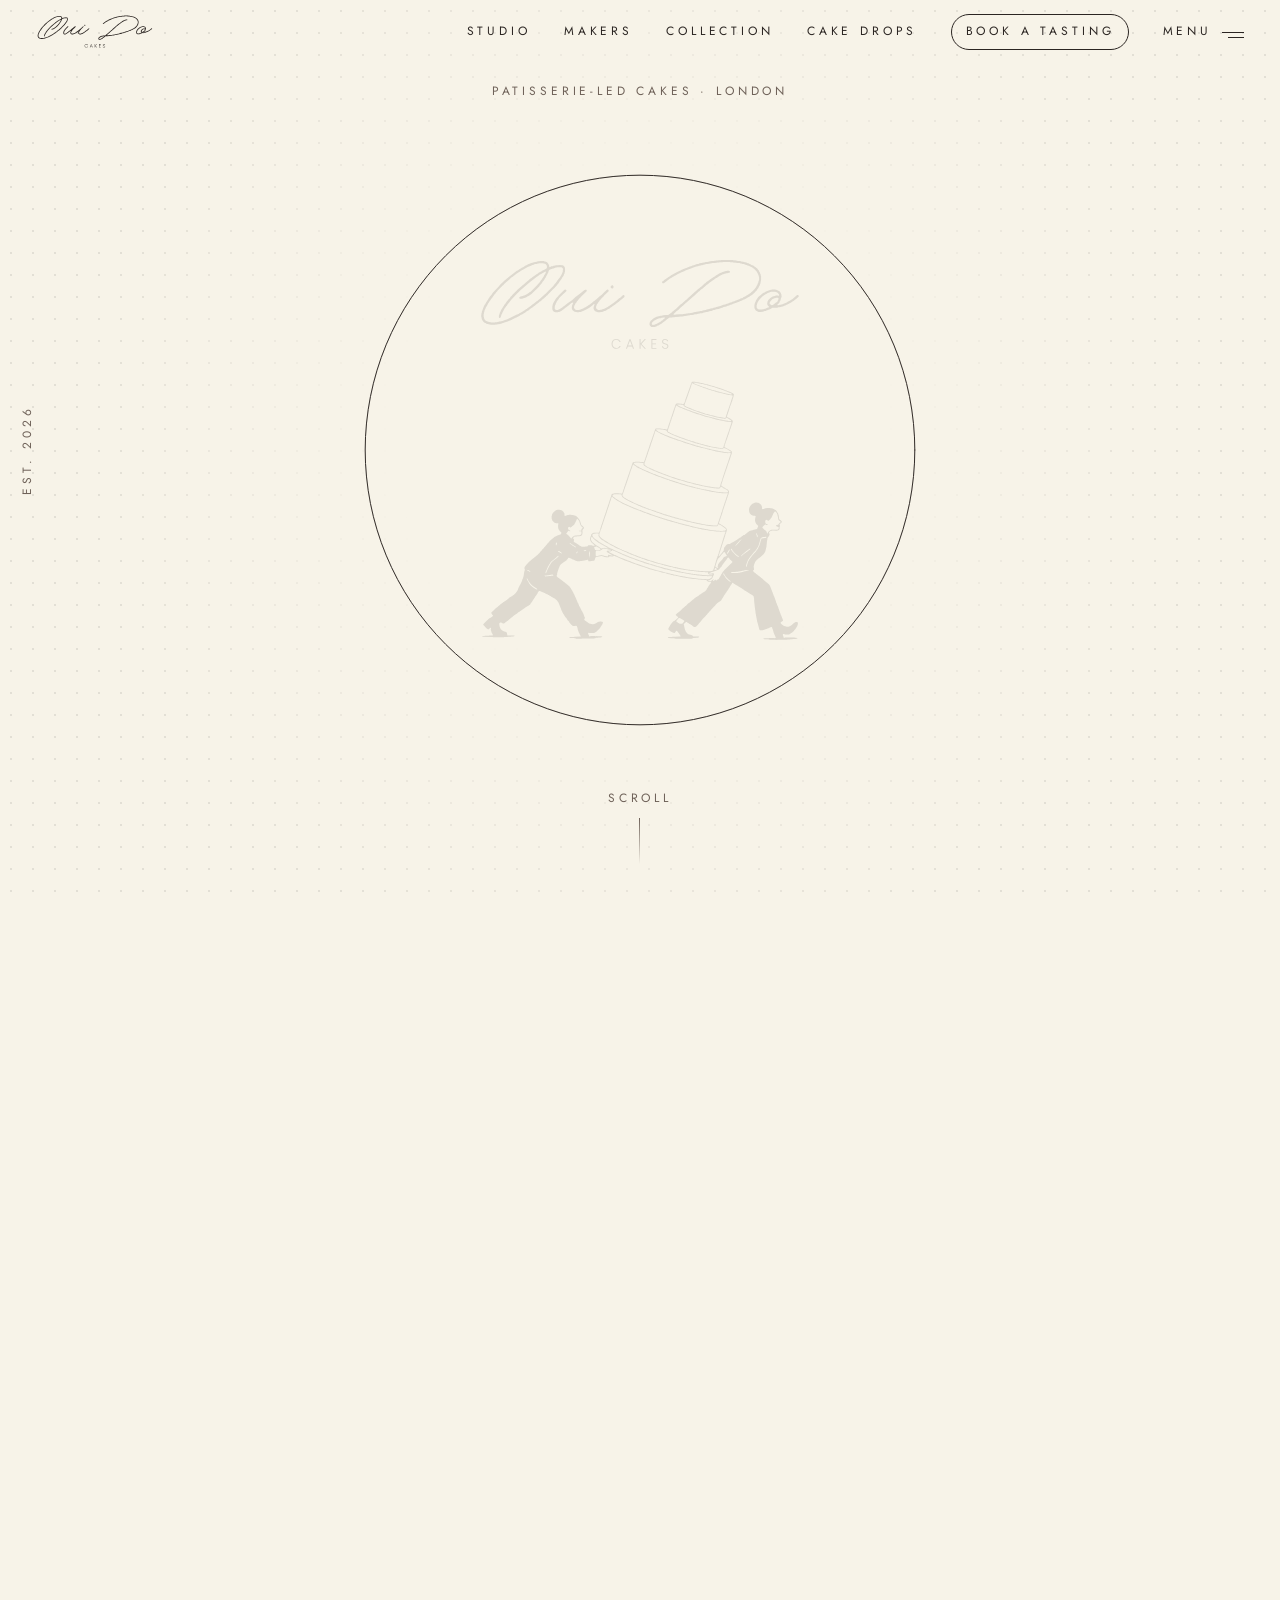
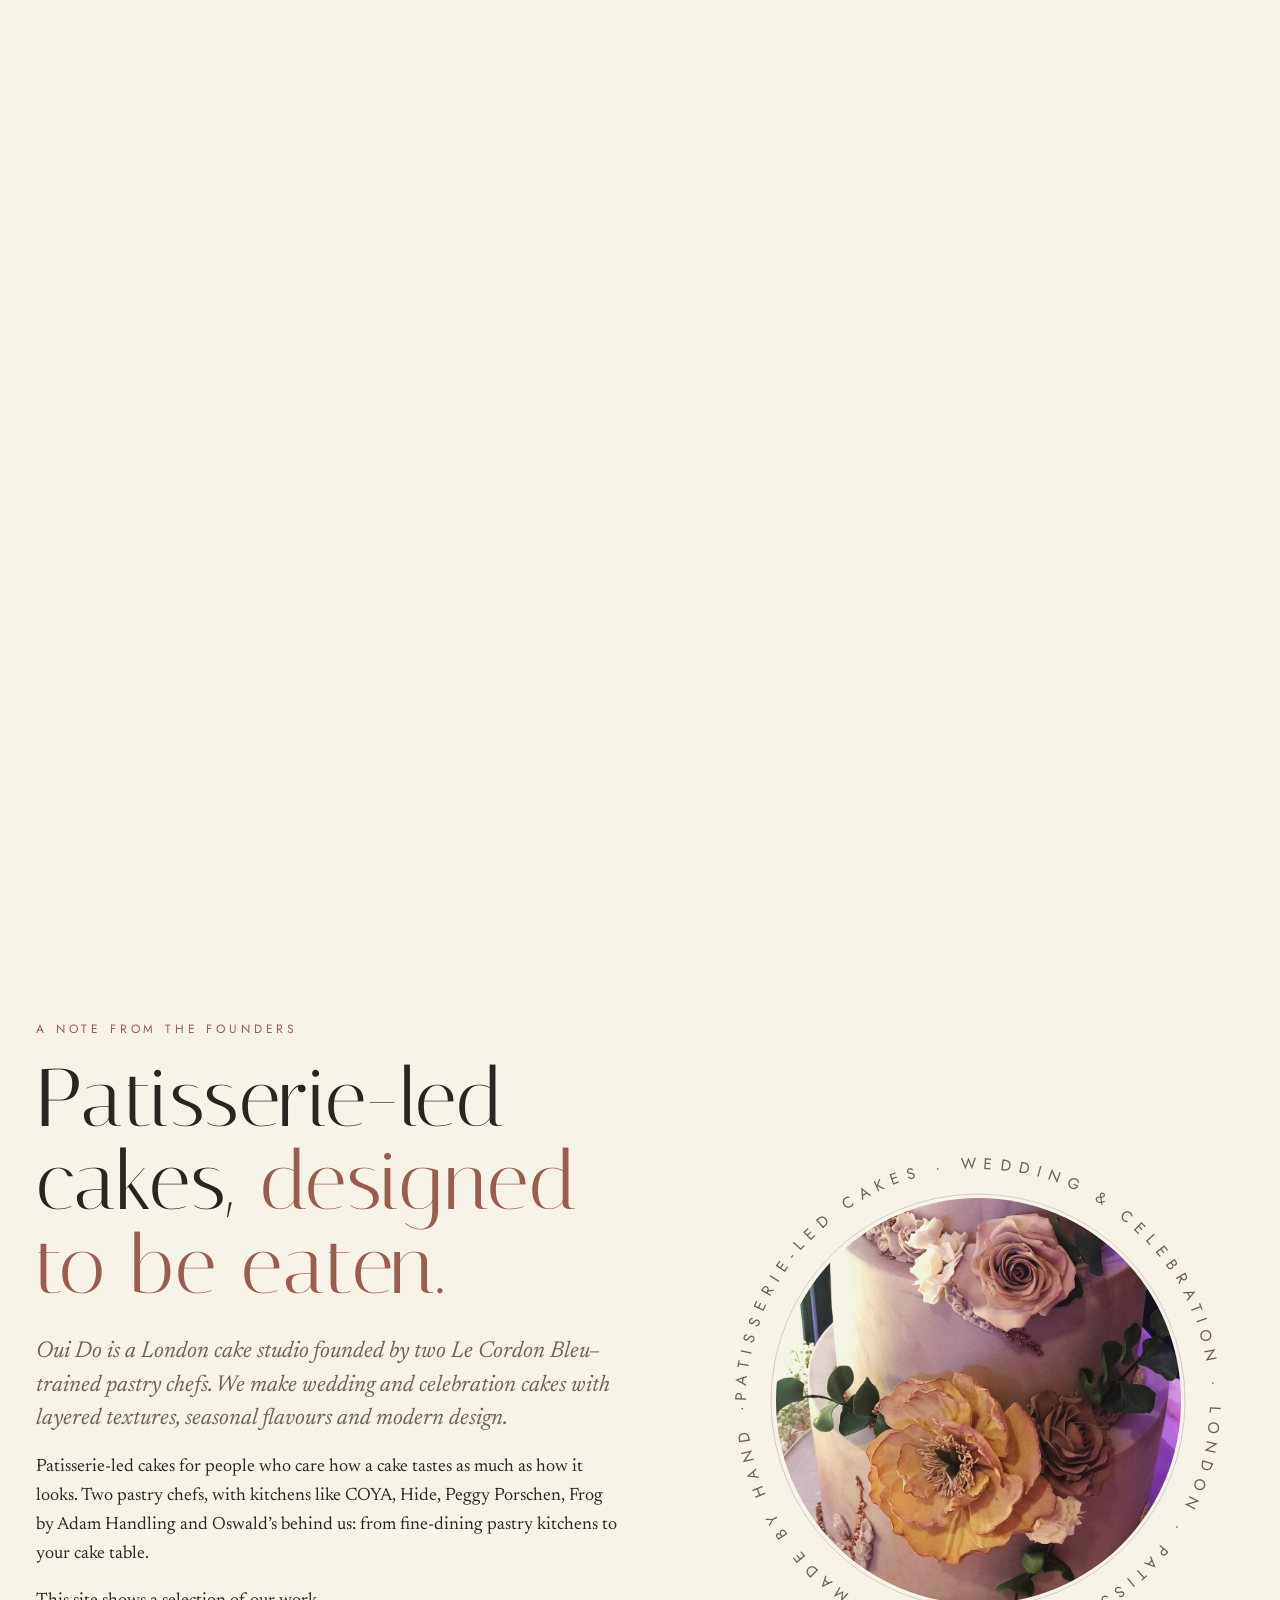
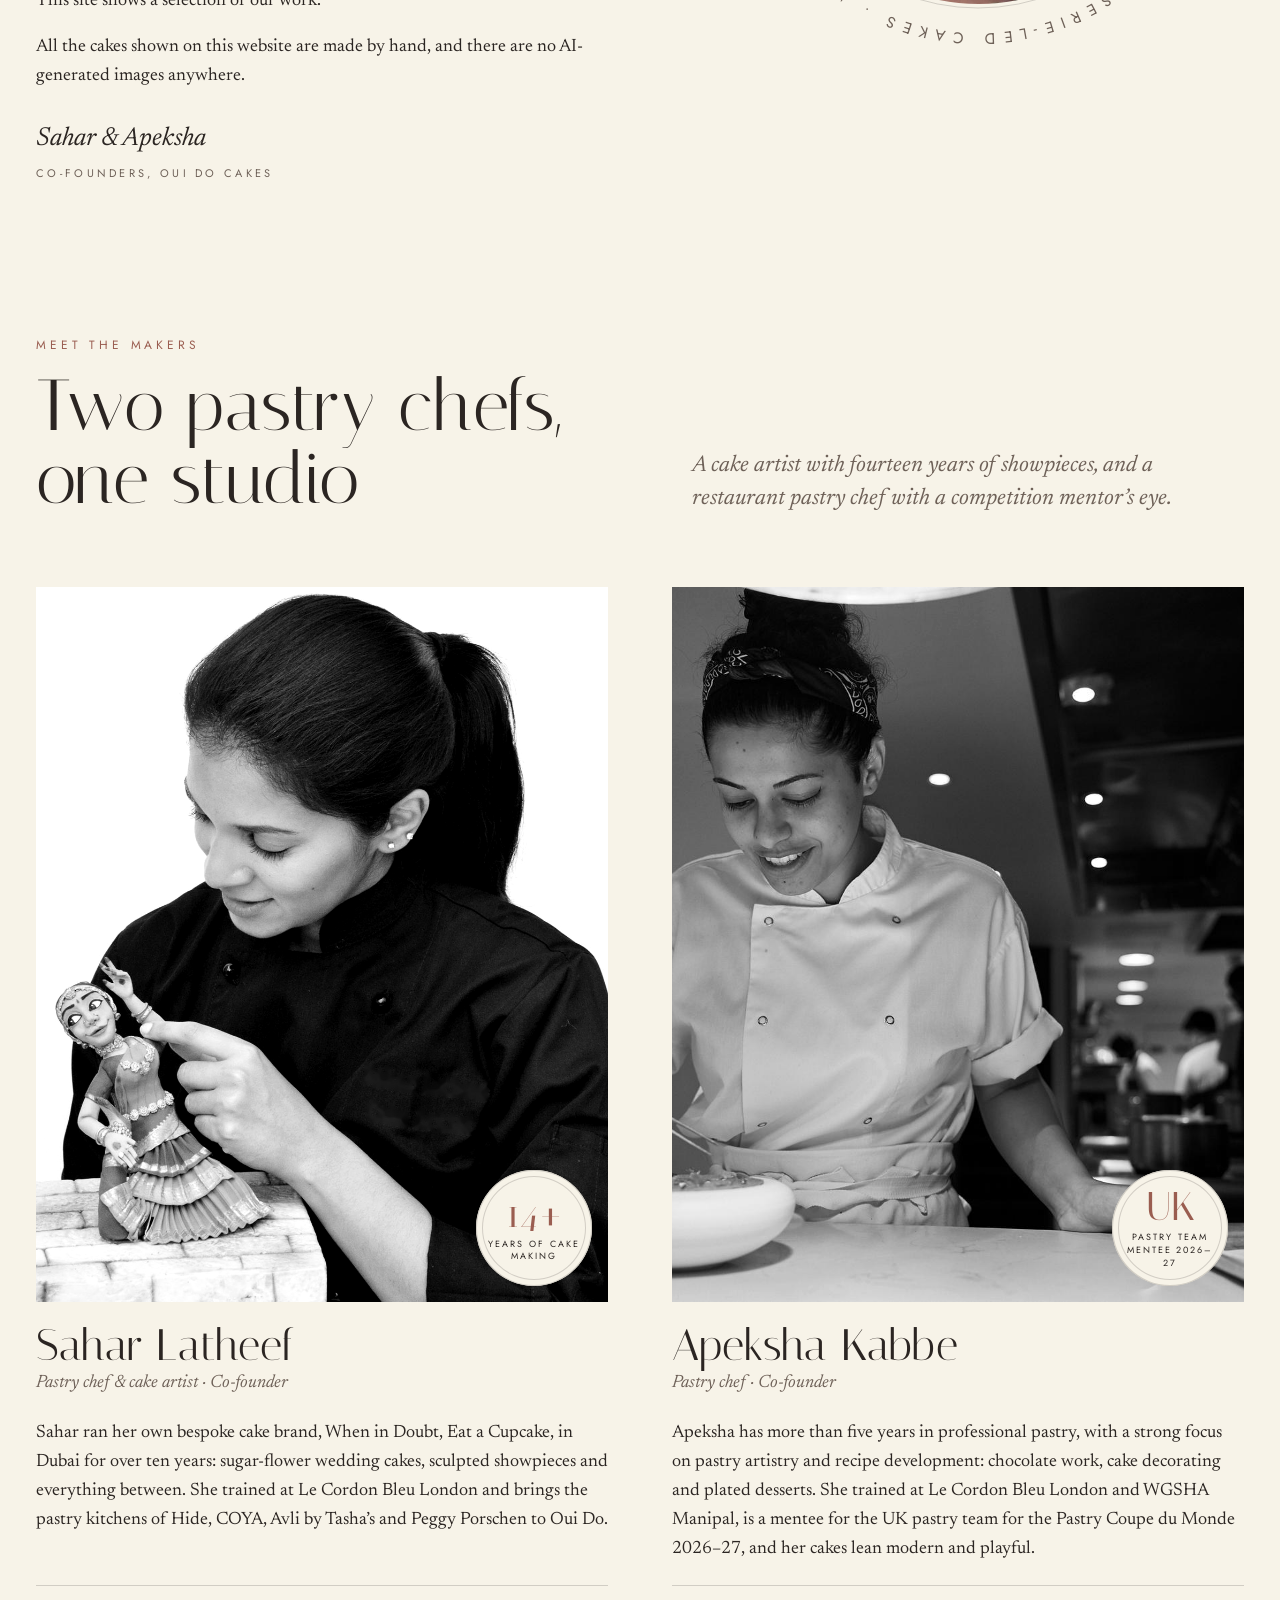
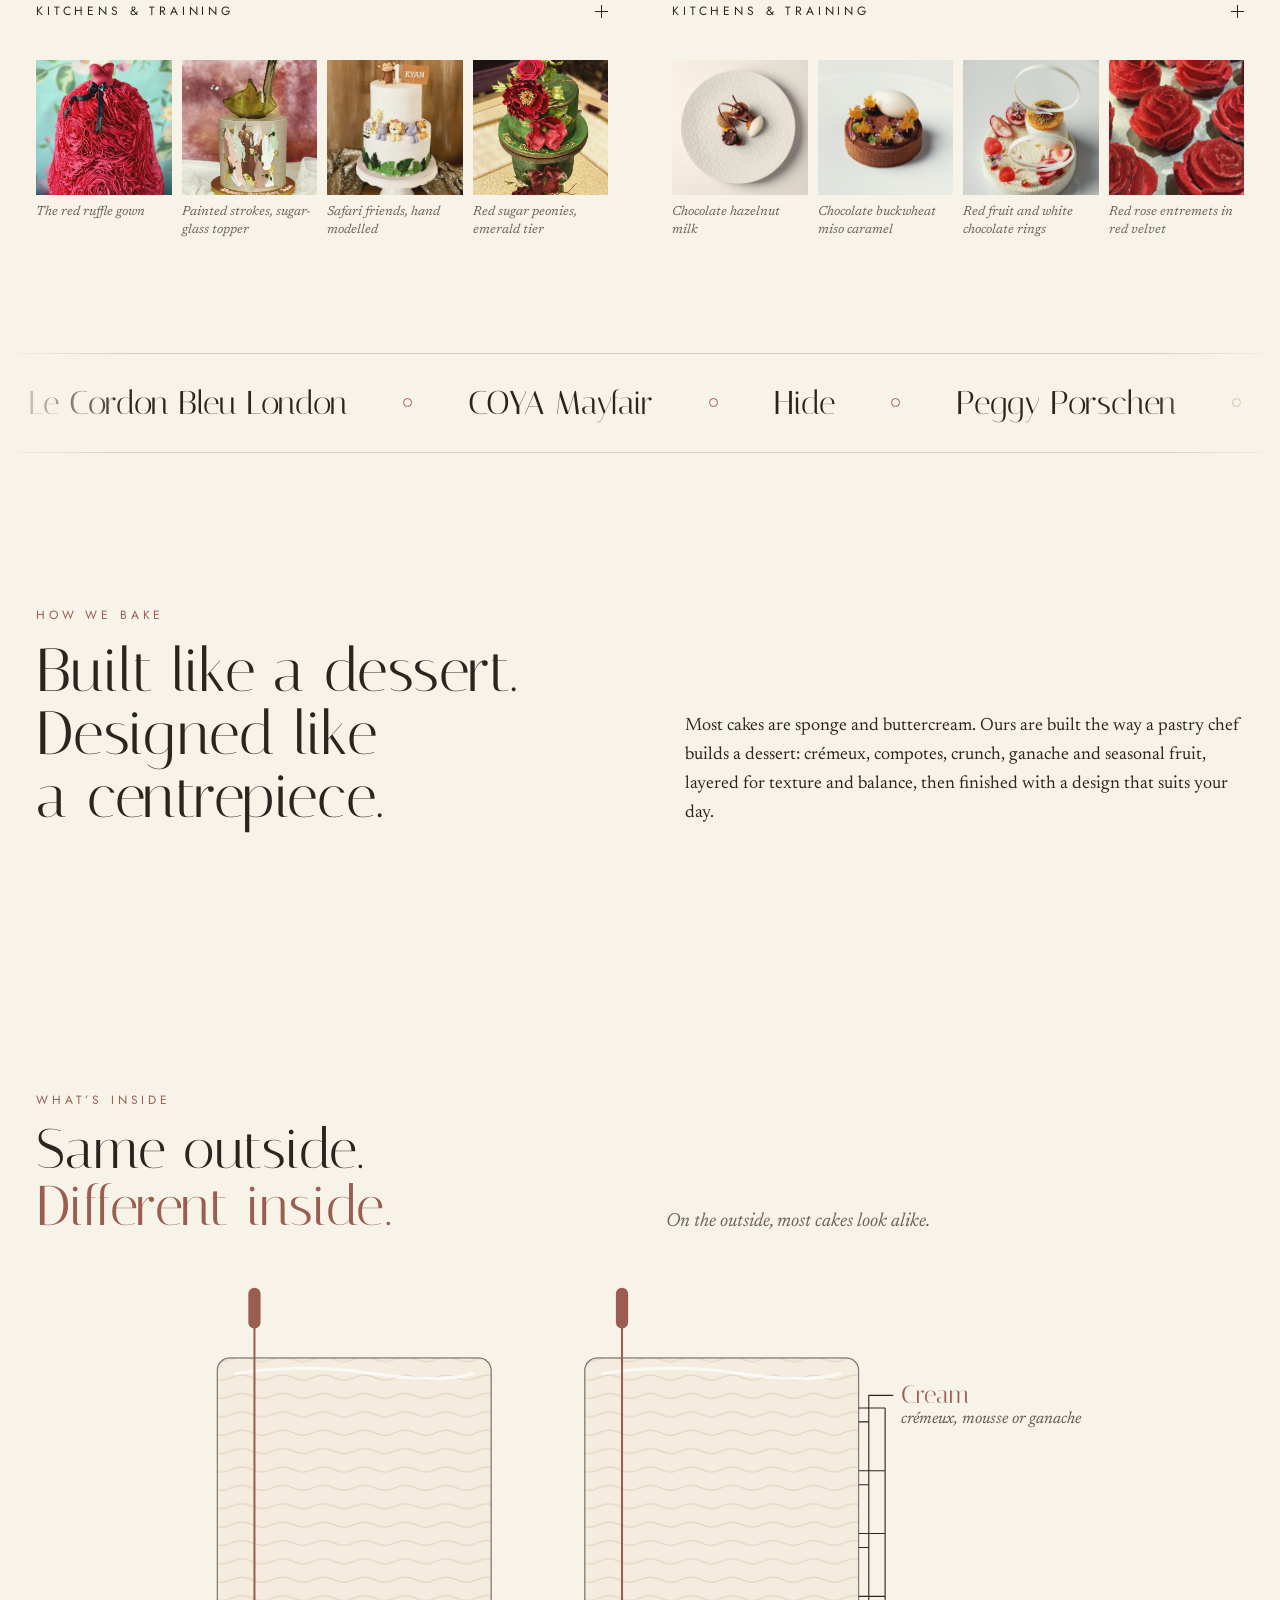
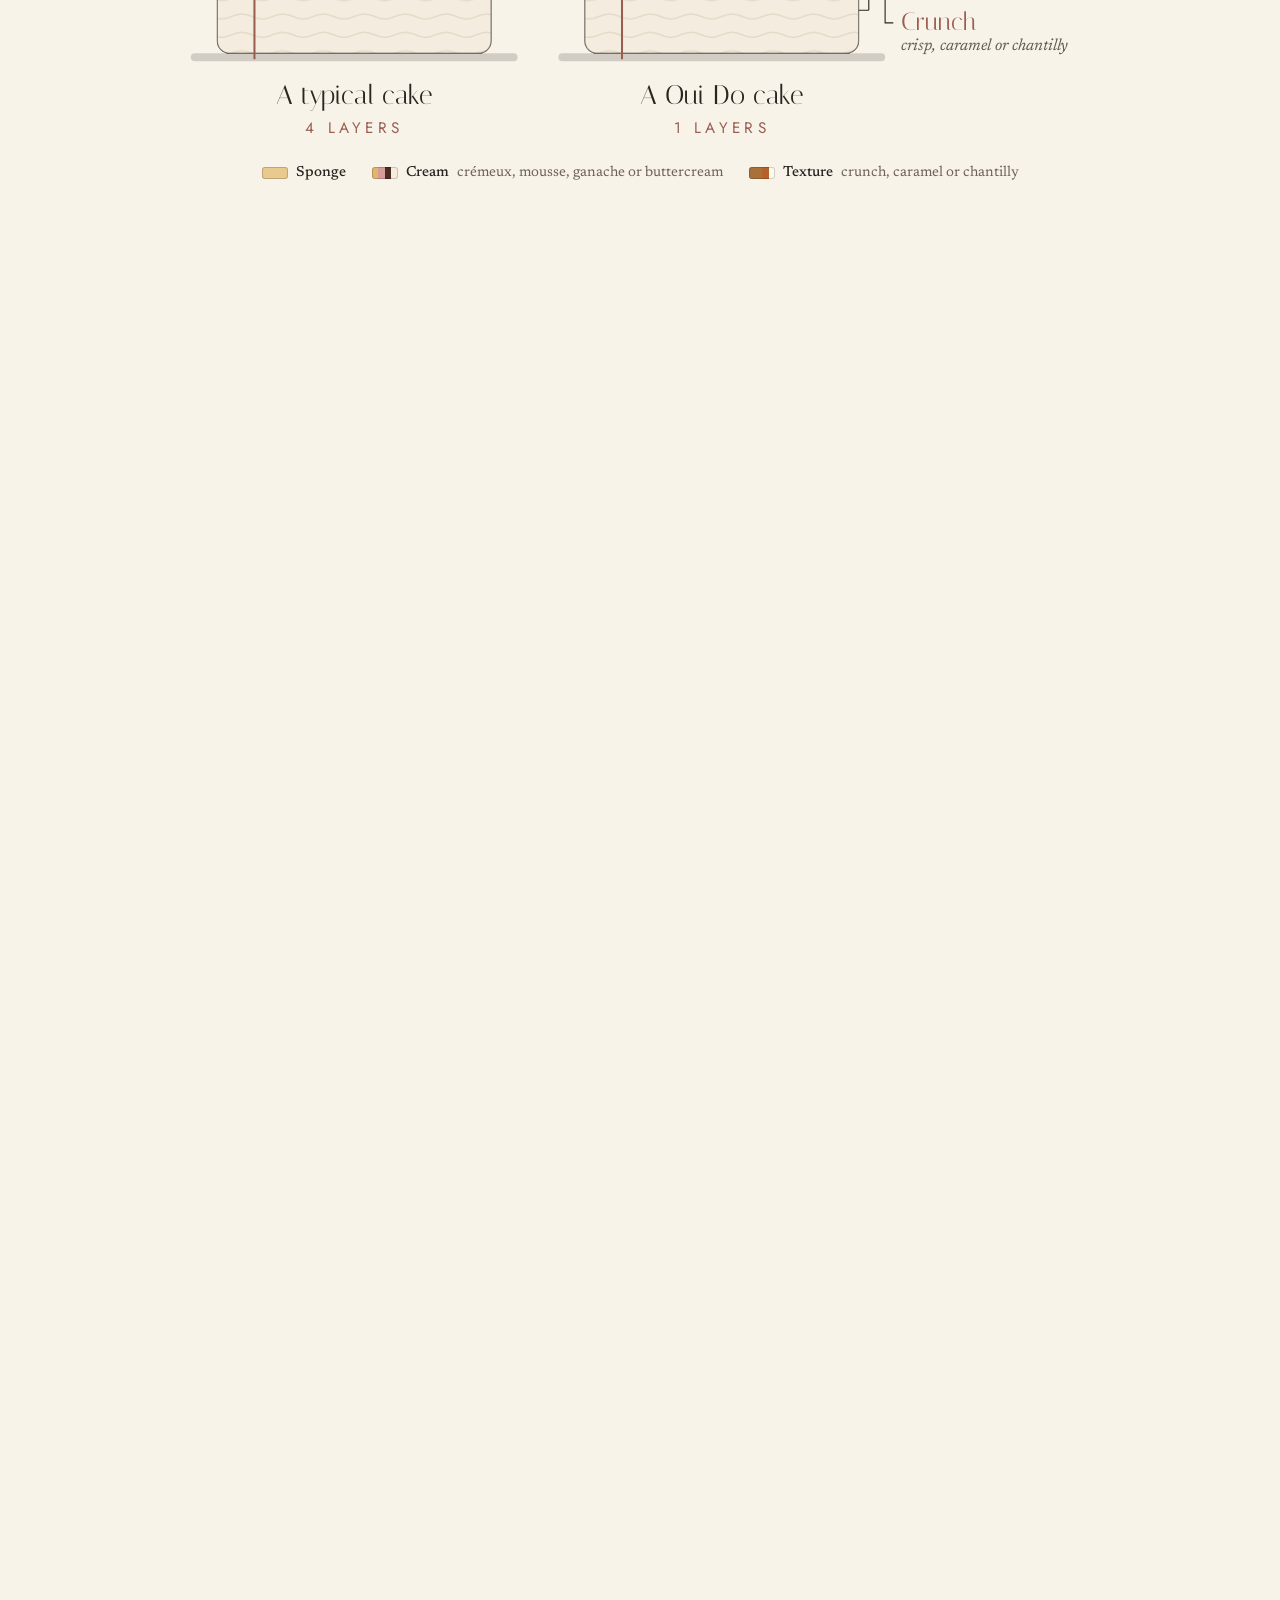
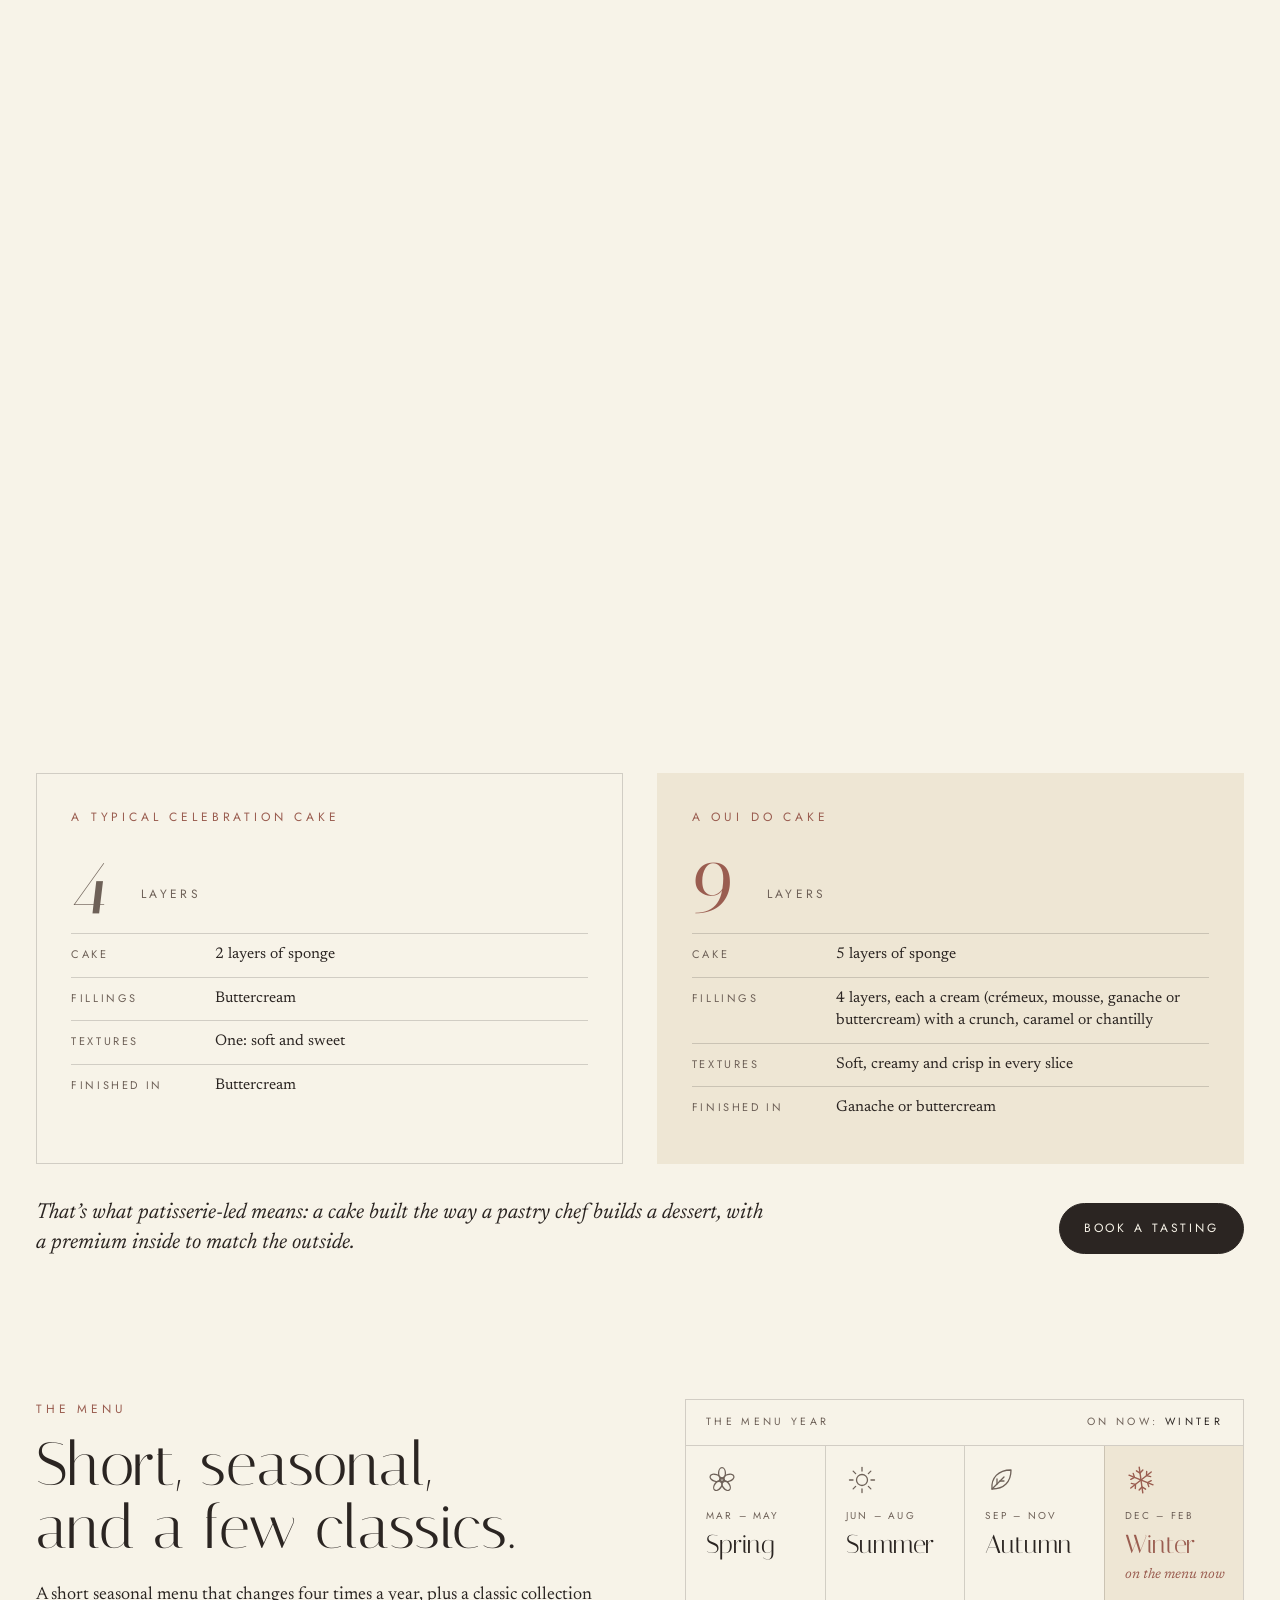
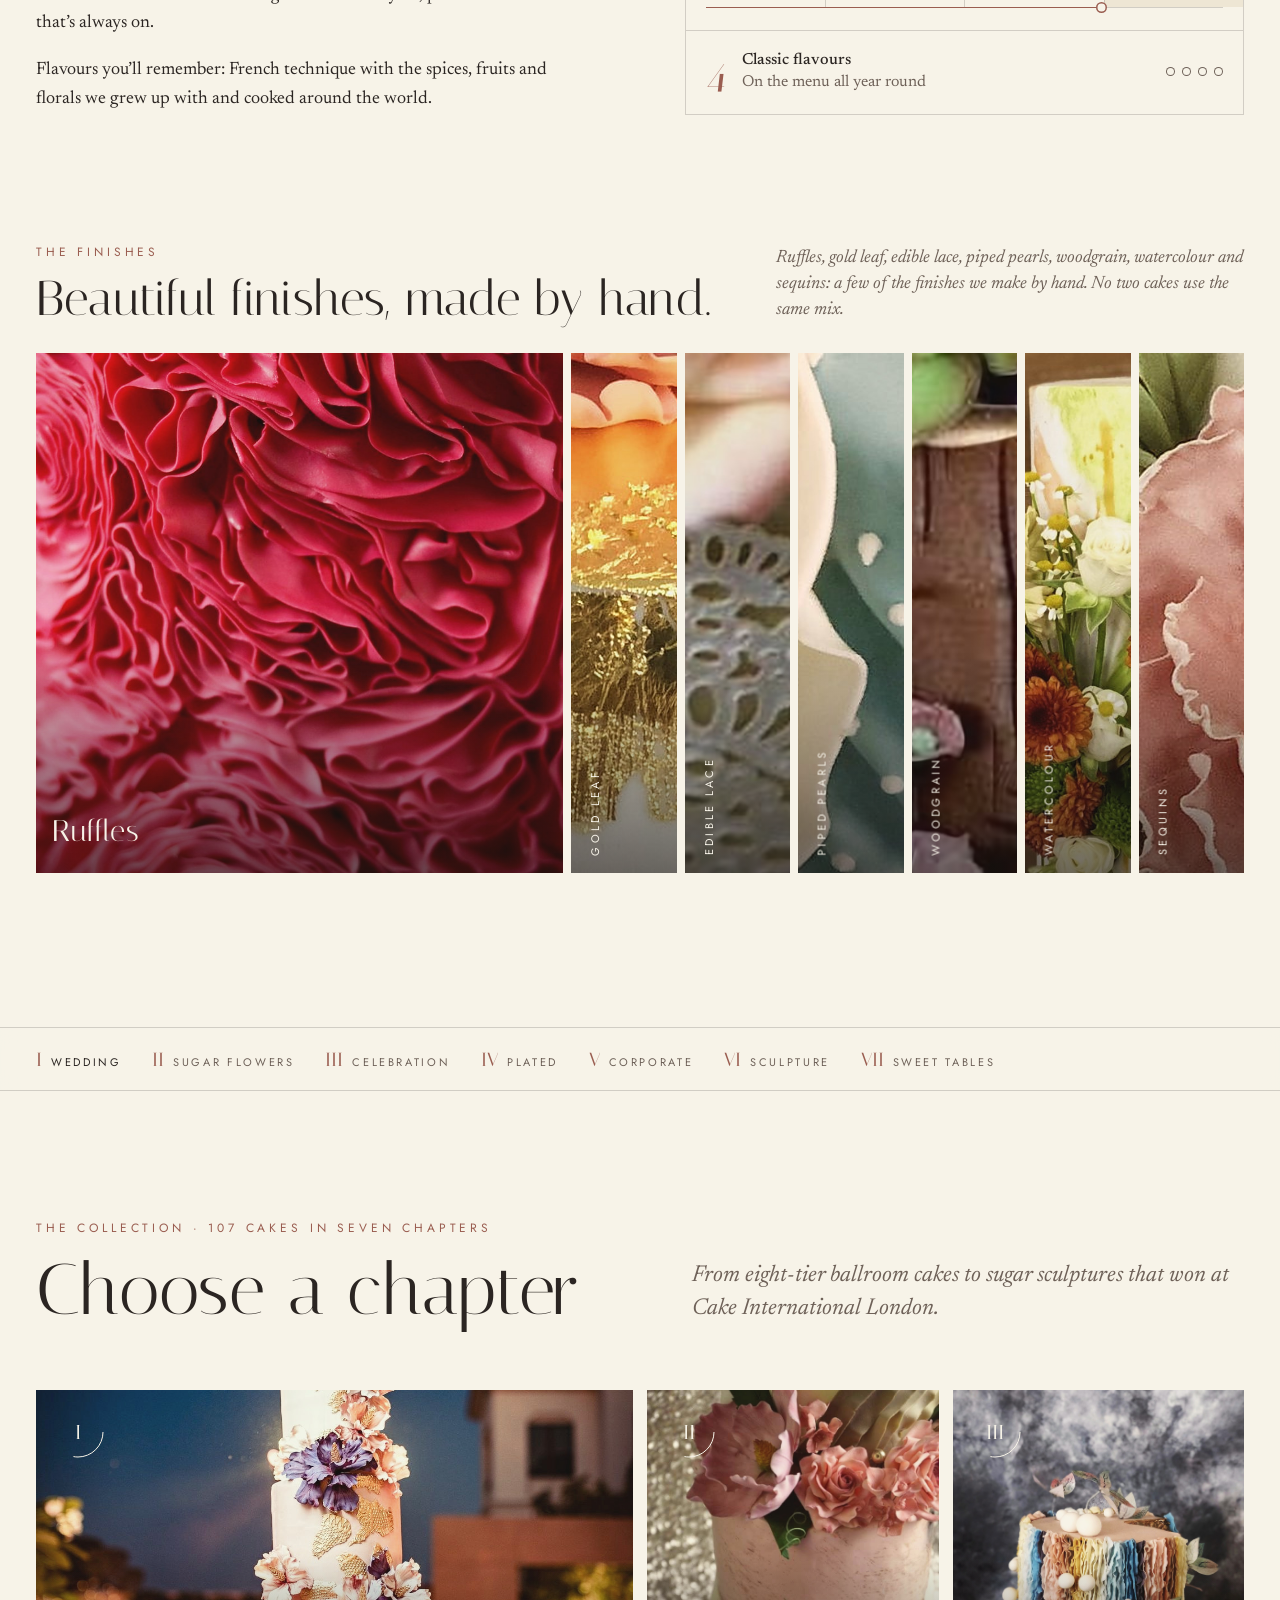
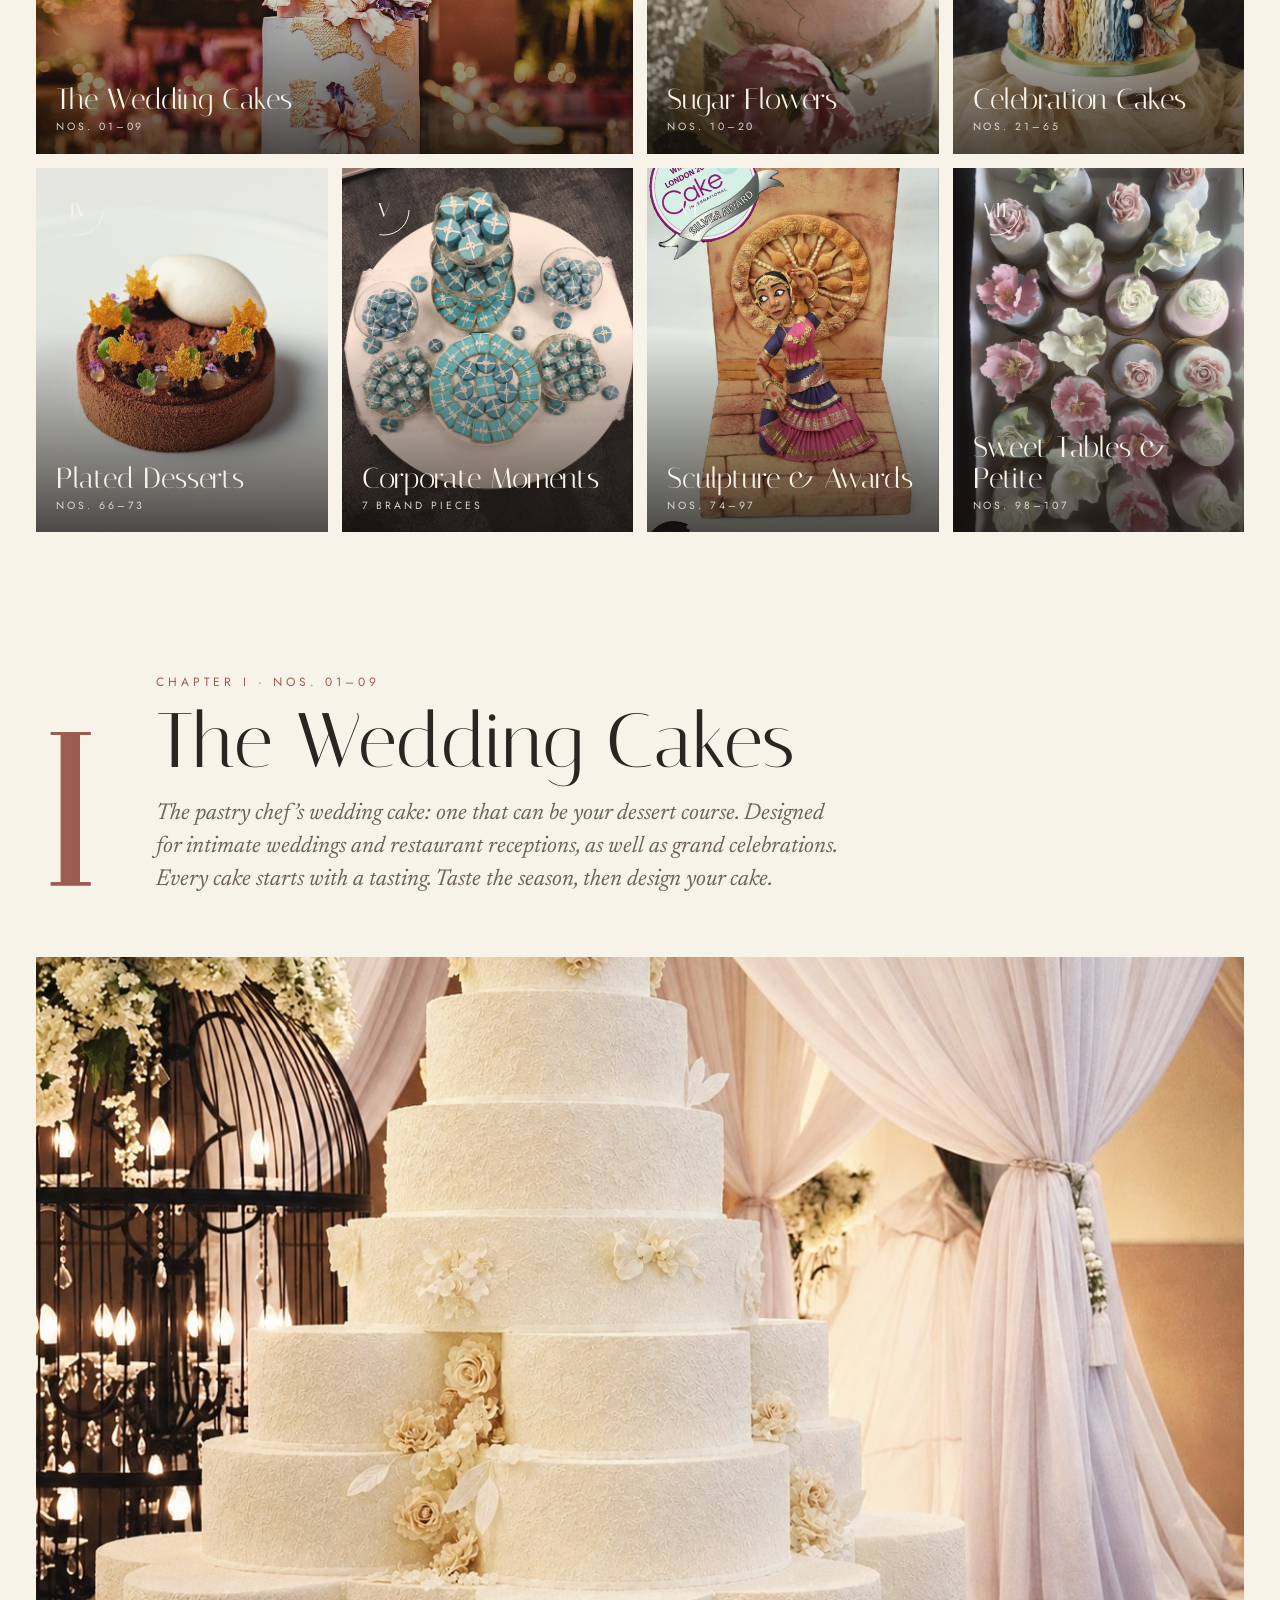
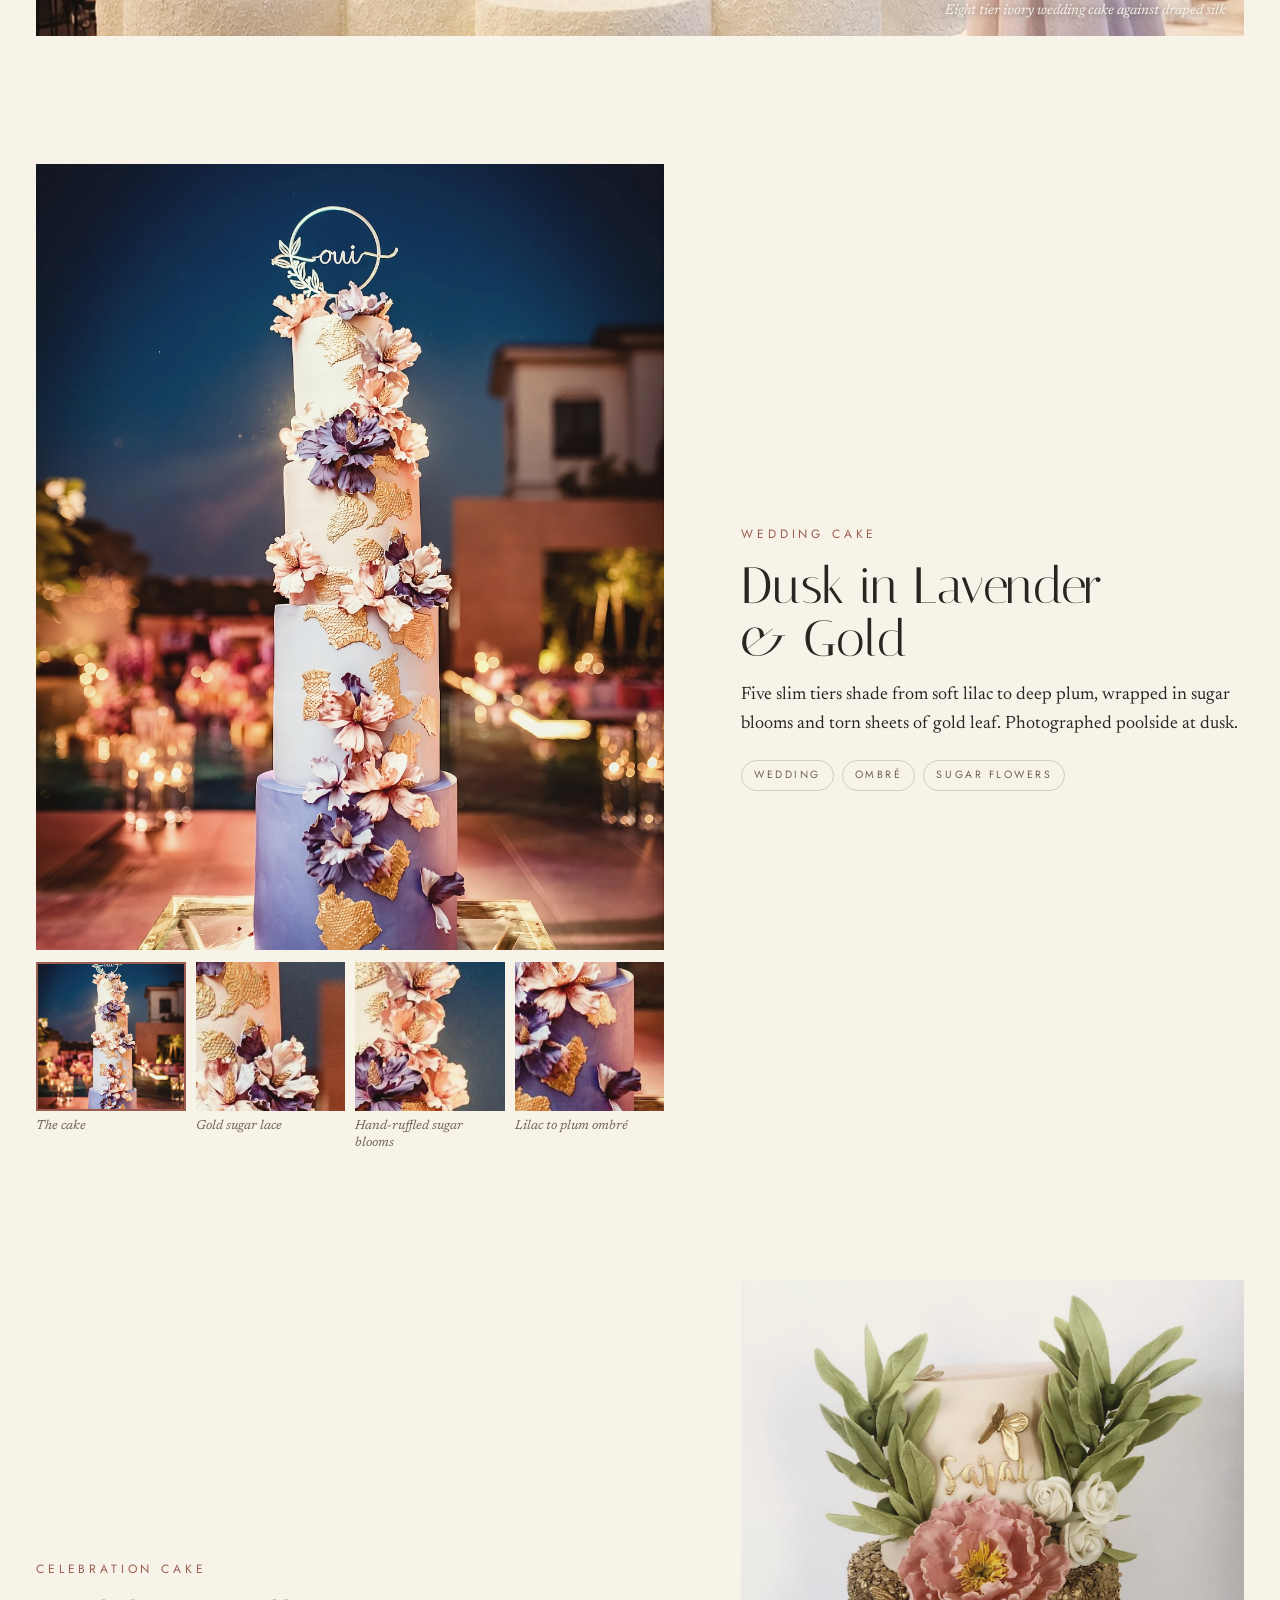
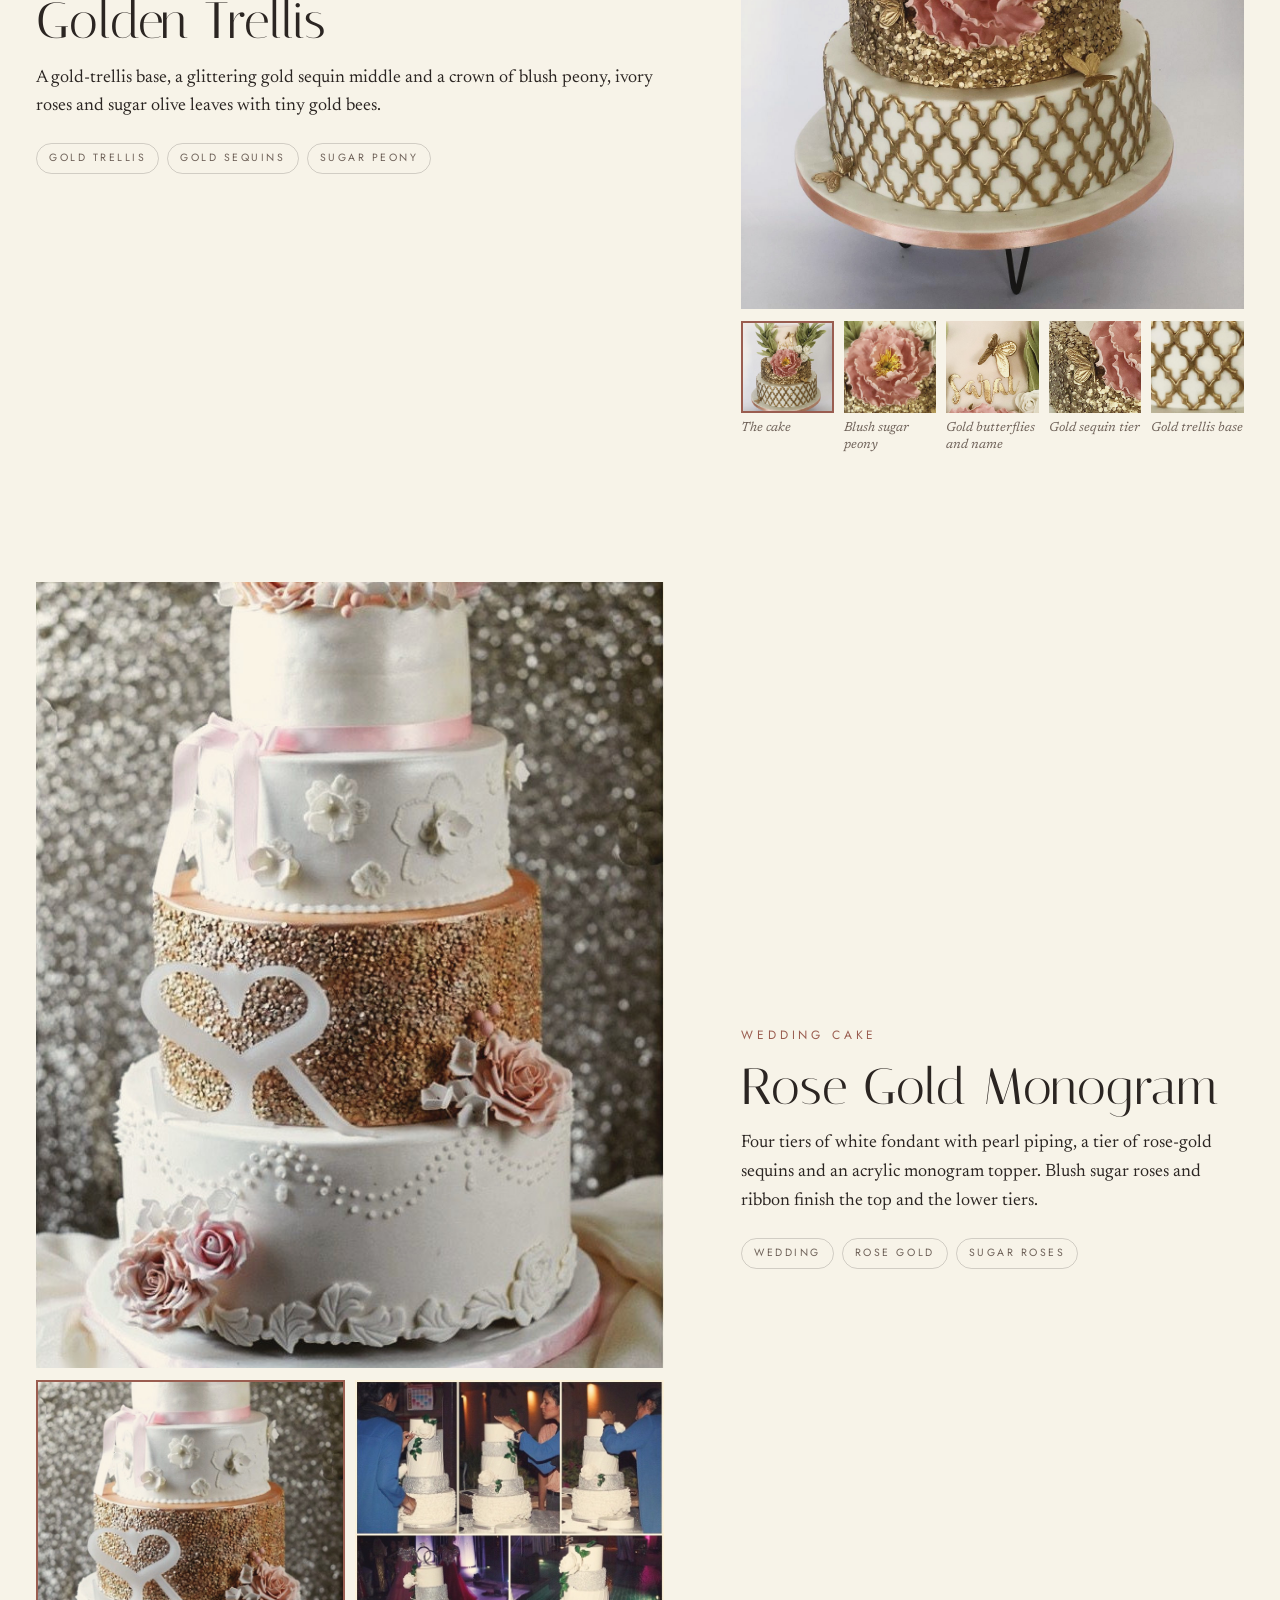
==== commit 372a8ce4: "Add SEO pages: celebration, birthday, wedding, cake drops, about, FAQ, enquire; Pinterest pins; robo" ====
--- a/index.html
+++ b/index.html
@@ -4,9 +4,16 @@
 <meta charset="utf-8">
 <meta name="viewport" content="width=device-width,initial-scale=1,viewport-fit=cover">
 <meta name="theme-color" content="#f7f3e8">
-<title>Oui Do Cakes</title>
-<meta property="og:title" content="Oui Do Cakes">
-<meta property="og:description" content="Patisserie-led wedding and celebration cakes, made in London by two Le Cordon Bleu-trained pastry chefs.">
+<title>Oui Do Cakes, Celebration &amp; Wedding Cakes London</title>
+<meta name="description" content="London cake studio by pastry chefs Sahar Latheef and Apeksha Kabbe. Patisserie-led celebration cakes from £125 and wedding cakes from £495.">
+<link rel="canonical" href="https://www.ouidocakes.com/">
+<meta name="p:domain_verify" content="4fad95c60eb2527183c624314ee1c999"/>
+<link rel="icon" href="/assets/logo.svg" type="image/svg+xml">
+<meta property="og:type" content="website"><meta property="og:site_name" content="Oui Do Cakes"><meta property="og:url" content="https://www.ouidocakes.com/"><meta property="og:locale" content="en_GB">
+<meta name="twitter:card" content="summary_large_image">
+<script type="application/ld+json">{"@context":"https://schema.org","@type":"Bakery","@id":"https://www.ouidocakes.com/#bakery","name":"Oui Do Cakes","legalName":"Oui Do Cakes Ltd","url":"https://www.ouidocakes.com/","logo":"https://www.ouidocakes.com/assets/logo.svg","image":["https://www.ouidocakes.com/c27.jpg","https://www.ouidocakes.com/78.jpg"],"description":"London cake studio making patisserie-led celebration and wedding cakes, founded by pastry chefs Sahar Latheef and Apeksha Kabbe.","email":"contactus@ouidocakes.com","telephone":"+447464832743","address":{"@type":"PostalAddress","addressLocality":"London","addressCountry":"GB"},"areaServed":{"@type":"City","name":"London"},"priceRange":"From £125","sameAs":["https://www.instagram.com/ouidocakes/"],"founder":[{"@type":"Person","name":"Sahar Latheef","url":"https://www.ouidocakes.com/about/"},{"@type":"Person","name":"Apeksha Kabbe","url":"https://www.ouidocakes.com/about/"}],"makesOffer":[{"@type":"Offer","name":"Celebration cakes","url":"https://www.ouidocakes.com/celebration-cakes/","priceSpecification":{"@type":"PriceSpecification","minPrice":125,"priceCurrency":"GBP"}},{"@type":"Offer","name":"Wedding cakes","url":"https://www.ouidocakes.com/wedding-cakes/","priceSpecification":{"@type":"PriceSpecification","minPrice":495,"priceCurrency":"GBP"}}]}</script>
+<meta property="og:title" content="Oui Do Cakes, Celebration & Wedding Cakes London">
+<meta property="og:description" content="London cake studio by pastry chefs Sahar Latheef and Apeksha Kabbe. Patisserie-led celebration cakes from £125 and wedding cakes from £495.">
 <meta property="og:image" content="https://www.ouidocakes.com/c27.jpg">
 <style>:root{color-scheme:light;padding-top:env(safe-area-inset-top,0px);padding-bottom:env(safe-area-inset-bottom,0px)}body{margin:0}img{max-width:100%}[hidden]{display:none!important}</style>
 </head>
@@ -55,6 +62,7 @@
 section{position:relative}
 .sec{padding-block:clamp(80px,12vw,160px)}
 .rule{height:1px;background:var(--line);border:0;margin:0}
+.sr-only{position:absolute!important;width:1px;height:1px;padding:0;margin:-1px;overflow:hidden;clip:rect(0,0,0,0);white-space:nowrap;border:0}
 .todo{border-bottom:1px dashed var(--rose);color:var(--rose);font-style:italic}
 
 /* ---------- nav ---------- */
@@ -263,6 +271,8 @@
 .cover .par{position:absolute;left:0;right:0;top:-12%;height:124%;will-change:transform}
 .cover img{width:100%;height:100%;object-fit:cover}
 .cover.sq{aspect-ratio:16/9}.cover.sq img{object-position:50% 42%}
+.cv-badge{position:absolute;left:clamp(16px,3vw,34px);bottom:clamp(16px,3vw,32px);margin:0;display:flex;flex-direction:column;gap:6px;padding:14px 20px 15px;background:rgba(247,243,232,.94);color:#2b2522;border-radius:2px;box-shadow:0 6px 24px rgba(0,0,0,.18)}.cv-badge span{font-family:var(--caps);font-size:10px;letter-spacing:.3em;text-transform:uppercase;color:#9a5d50}.cv-badge b{font-family:var(--display);font-weight:400;font-size:clamp(24px,3vw,38px);line-height:1;letter-spacing:.02em}
+@media (max-width:640px){.cv-badge{padding:10px 14px 11px;gap:4px}.cv-badge b{font-size:22px}}
 .cover figcaption{position:absolute;right:18px;bottom:14px;color:#f7f3e8;font-style:italic;font-size:14px;text-shadow:0 1px 8px rgba(0,0,0,.5)}
 @media (max-width:640px){.cover{aspect-ratio:4/3}}
 
@@ -347,6 +357,7 @@
 .foot-logo svg{width:100%;height:auto;display:block}
 .foot-logo .spin{transform-origin:500px 500px}
 footer .wrap{display:flex;justify-content:space-between;gap:20px;flex-wrap:wrap;padding-block:28px;color:var(--ink-2)}
+footer .foot-links{justify-content:center!important;flex-direction:row!important;gap:10px 26px!important;padding-bottom:0;border-bottom:0}footer .foot-links a{text-decoration:none}footer .foot-links a:hover{color:var(--ink)}
 @media (max-width:860px){.contact .wrap{grid-template-columns:1fr}}
 
 /* ---------- lightbox ---------- */
@@ -387,6 +398,7 @@
 .btn{display:inline-flex;align-items:center;font-family:var(--caps);font-size:12px;letter-spacing:.24em;text-transform:uppercase;text-decoration:none;padding:15px 24px;border:1px solid var(--ink);border-radius:999px;transition:background .3s,color .3s}
 .btn:hover,.btn.solid{background:var(--ink);color:var(--paper)}
 .btn.solid:hover{background:var(--rose);border-color:var(--rose)}
+.btn.wa{gap:10px}.btn.wa .wa-ico{width:17px;height:17px;fill:currentColor;flex:none}
 .ctas-note{font-style:italic;color:var(--ink-2);font-size:16px}
 .ctas-note b{font-style:normal;font-weight:500;color:var(--ink)}
 .drops{padding-block:clamp(40px,6vw,80px) 0}
@@ -461,7 +473,18 @@
   .makers,.stories.multi{display:flex;overflow-x:auto;scroll-snap-type:x mandatory;gap:14px;scrollbar-width:none;margin-inline:calc(-1*max(16px,env(safe-area-inset-left,0px)));padding-inline:max(16px,env(safe-area-inset-left,0px));scroll-padding-inline:max(16px,env(safe-area-inset-left,0px))}
   .makers::-webkit-scrollbar,.stories.multi::-webkit-scrollbar{display:none}
   .maker{flex:0 0 86%;scroll-snap-align:start}
-  .maker .portrait{aspect-ratio:1}
+  .maker{display:grid;grid-template-columns:96px 1fr;column-gap:16px;row-gap:14px;align-content:start}
+  .maker>*{grid-column:1/-1}
+  .maker .portrait{display:contents}
+  .maker .portrait img{grid-column:1;grid-row:1/3;width:96px;height:120px;object-fit:cover;object-position:50% 25%;border-radius:2px}
+  .maker>.portrait+div{grid-column:2;grid-row:1;align-self:end}
+  .maker h3{font-size:30px;line-height:1.05}
+  .maker .role{font-size:15px;margin-top:4px}
+  .maker .badge{grid-column:2;grid-row:2;align-self:start;justify-self:start;position:static;width:auto;height:auto;border-radius:999px;padding:6px 12px;box-shadow:inset 0 0 0 1px var(--line)}
+  .maker .badge>div{display:flex;align-items:baseline;gap:7px;text-align:left}
+  .maker .badge b{font-size:20px}
+  .maker .badge span{margin:0;padding:0;font-size:8.5px;letter-spacing:.16em}
+  .maker>p{font-size:16px;line-height:1.55}
   .maker .work-strip{grid-template-columns:repeat(4,1fr);gap:6px}
   .maker .work-strip figcaption{display:none}
   .st-hint{margin-top:56px}
@@ -573,6 +596,7 @@
     <div class="menu-side">
       <div class="menu-peek"><img id="peek" src="c27.jpg" alt=""></div>
       <div class="menu-small caps"><a href="#studio" data-close>Studio</a><a href="#makers" data-close>Makers</a><a href="#craft" data-close>Craft</a><a href="#drops" data-close>Cake drops</a><a href="#contact" data-close>Book a tasting</a></div>
+      <div class="menu-small caps" style="font-size:10.5px;opacity:.8"><a href="/celebration-cakes/">Celebration cakes</a><a href="/wedding-cakes/">Wedding cakes</a><a href="#craft">Flavours</a><a href="/about/">About</a><a href="/faq/">FAQ</a><a href="/enquire/">Enquire</a></div>
     </div>
   </div>
 </div>
@@ -580,6 +604,7 @@
 <main>
 <section class="hero" id="top" aria-label="Oui Do Cakes">
   <div class="stage">
+    <h1 class="sr-only">Patisserie-led cakes, London</h1>
     <div class="hero-top caps"><span>Patisserie-led cakes · London</span></div>
     <span class="side-note l caps">Est. 2026</span>
     <div class="logo-wrap" id="logoWrap">
@@ -799,7 +824,7 @@
         <div class="prose"><p>A short seasonal menu that changes four times a year, plus a classic collection that’s always on.</p><p>Flavours you’ll remember: French technique with the spices, fruits and florals we grew up with and cooked around the world.</p></div>
       </div>
       <div class="craft-col rv">
-        <div class="mcard" id="mcard" aria-label="Four seasonal menus a year, plus five classic flavours all year">
+        <div class="mcard" id="mcard" aria-label="Four seasonal menus a year, plus four classic flavours all year">
           <div class="mc-head caps" style="font-size:10.5px"><span>The menu year</span><span>On now: <b id="seasonNow">Autumn</b></span></div>
           <div class="mc-row">
             <div class="mc-s" data-s="0"><svg class="mc-ic" viewBox="0 0 32 32" aria-hidden="true"><g fill="none" stroke="currentColor" stroke-width="1.3" stroke-linecap="round" stroke-linejoin="round"><ellipse cx="16" cy="9.2" rx="3.4" ry="5.6" transform="rotate(0 16 16)"/><ellipse cx="16" cy="9.2" rx="3.4" ry="5.6" transform="rotate(72 16 16)"/><ellipse cx="16" cy="9.2" rx="3.4" ry="5.6" transform="rotate(144 16 16)"/><ellipse cx="16" cy="9.2" rx="3.4" ry="5.6" transform="rotate(216 16 16)"/><ellipse cx="16" cy="9.2" rx="3.4" ry="5.6" transform="rotate(288 16 16)"/><circle cx="16" cy="16" r="2.4"/></g></svg><small>Mar – May</small><b>Spring</b><i>on the menu now</i></div>
@@ -808,7 +833,7 @@
             <div class="mc-s" data-s="3"><svg class="mc-ic" viewBox="0 0 32 32" aria-hidden="true"><g fill="none" stroke="currentColor" stroke-width="1.3" stroke-linecap="round" stroke-linejoin="round"><g transform="rotate(0 16 16)"><line x1="16" y1="4" x2="16" y2="28"/><path d="M13 7 L16 9.5 L19 7 M13 25 L16 22.5 L19 25"/></g><g transform="rotate(60 16 16)"><line x1="16" y1="4" x2="16" y2="28"/><path d="M13 7 L16 9.5 L19 7 M13 25 L16 22.5 L19 25"/></g><g transform="rotate(120 16 16)"><line x1="16" y1="4" x2="16" y2="28"/><path d="M13 7 L16 9.5 L19 7 M13 25 L16 22.5 L19 25"/></g></g></svg><small>Dec – Feb</small><b>Winter</b><i>on the menu now</i></div>
           </div>
           <div class="mc-track" aria-hidden="true"><span class="mc-fill" id="mcFill"></span><span class="mc-dot" id="mcDot"></span></div>
-          <div class="mc-classic"><span class="n">5</span><p><b>Classic flavours</b>On the menu all year round</p><span class="mc-pips" aria-hidden="true"><span></span><span></span><span></span><span></span><span></span></span></div>
+          <div class="mc-classic"><span class="n">4</span><p><b>Classic flavours</b>On the menu all year round</p><span class="mc-pips" aria-hidden="true"><span></span><span></span><span></span><span></span></span></div>
         </div>
       </div>
     </div>
@@ -869,6 +894,7 @@
 <section class="chapter" id="ch-celebration"><div class="wrap">
 <header class="ch-head"><span class="ch-num" aria-hidden="true">III</span><div><p class="eyebrow">Chapter III · Nos. 21–65</p><h2>Celebration Cakes</h2><p class="lede">Birthday, anniversary and every-reason cakes, with the same patisserie care as our wedding cakes. Small enough for the table, special enough for the occasion.</p></div></header>
 <figure class="cover rv"><div class="par"><img src="30.jpg" alt="Ruffle stripe cake in blue, peach and cream with pearls"></div><figcaption>Ruffle stripe cake in blue, peach and cream with pearls</figcaption></figure>
+<div class="stories"><article class="story rv"><div class="story-media"><div class="story-main"><img class="a" src="3.jpg" alt="The red ruffle gown cake"><img class="b" alt=""></div><div class="dets" style="--n:3"><button data-src="3.jpg" data-alt="The red ruffle gown cake" aria-pressed="true"><span class="im"><img src="3.jpg" alt=""></span><small>The cake</small></button><button data-src="rg1.jpg" data-alt="The board reads Happy Birthday" aria-pressed="false"><span class="im"><img src="rg1.jpg" alt=""></span><small>The board reads Happy Birthday</small></button><button data-src="rg2.jpg" data-alt="Ruffles rolled into roses" aria-pressed="false"><span class="im"><img src="rg2.jpg" alt=""></span><small>Ruffles rolled into roses</small></button></div></div><div class="story-text"><p class="eyebrow">Birthday · Sculpted gown</p><h3>The Ruffle Gown</h3><p>A dress form wearing a skirt of hundreds of red fondant ruffles, rolled into roses.</p><ul class="tags"><li>Birthday</li><li>Sculpted</li><li>Fondant ruffles</li></ul></div></article></div>
 <div class="gal"><div class="gal-head"><div><h3>The collection</h3><p>45 cakes · select one to see it in full</p></div><div class="filters" role="group" aria-label="Filter celebration cakes"><button data-f="all" aria-pressed="true">All 45</button><button data-f="milestones" aria-pressed="false">Birthdays &amp; milestones</button><button data-f="kids" aria-pressed="false">For little ones</button></div></div><div class="gallery"><figure class="card" data-tag="milestones"><button class="open" data-src="29.jpg" data-title="Watercolour &amp; Wildflowers" data-desc="Tall white fondant washed with watercolour drips and fresh autumn flowers." data-no="No. 21" data-ch="Chapter III · Celebration Cakes" data-alt="Watercolour &amp; Wildflowers" aria-label="Open No. 21, Watercolour &amp; Wildflowers"><img src="29.jpg" alt="Watercolour &amp; Wildflowers" decoding="async"></button><figcaption><span class="no">No. 21</span><span class="tt">Watercolour &amp; Wildflowers</span><span class="ds">Tall white fondant washed with watercolour drips and fresh autumn flowers.</span></figcaption></figure><figure class="card" data-tag="milestones"><button class="open" data-src="1.jpg" data-title="Painted Strokes" data-desc="Taupe cake brushed with blush, mint and gold, with a sugar-glass topper." data-no="No. 22" data-ch="Chapter III · Celebration Cakes" data-alt="Painted Strokes" aria-label="Open No. 22, Painted Strokes"><img src="1.jpg" alt="Painted Strokes" decoding="async"></button><figcaption><span class="no">No. 22</span><span class="tt">Painted Strokes</span><span class="ds">Taupe cake brushed with blush, mint and gold, with a sugar-glass topper.</span></figcaption></figure><figure class="card" data-tag="milestones"><button class="open" data-src="37.jpg" data-title="Graduation Day" data-desc="Lavender stripes, a gold-leaf cap, tulips and hydrangeas." data-no="No. 23" data-ch="Chapter III · Celebration Cakes" data-alt="Graduation Day" aria-label="Open No. 23, Graduation Day"><img src="37.jpg" alt="Graduation Day" decoding="async"></button><figcaption><span class="no">No. 23</span><span class="tt">Graduation Day</span><span class="ds">Lavender stripes, a gold-leaf cap, tulips and hydrangeas.</span></figcaption></figure><figure class="card" data-tag="milestones"><button class="open" data-src="56.jpg" data-title="The Big Bow" data-desc="Powder-blue fondant, pearl-edged swags and an ivory bow." data-no="No. 24" data-ch="Chapter III · Celebration Cakes" data-alt="The Big Bow" aria-label="Open No. 24, The Big Bow"><img src="56.jpg" alt="The Big Bow" decoding="async"></button><figcaption><span class="no">No. 24</span><span class="tt">The Big Bow</span><span class="ds">Powder-blue fondant, pearl-edged swags and an ivory bow.</span></figcaption></figure><figure class="card m4" data-tag="milestones"><button class="open" data-src="17.jpg" data-title="Art Deco at Twenty-Five" data-desc="" data-no="No. 25" data-ch="Chapter III · Celebration Cakes" data-alt="Art Deco at Twenty-Five" aria-label="Open No. 25, Art Deco at Twenty-Five"><img src="17.jpg" alt="Art Deco at Twenty-Five" decoding="async"></button><figcaption><span class="no">No. 25</span><span class="tt">Art Deco at Twenty-Five</span></figcaption></figure><figure class="card m4" data-tag="milestones"><button class="open" data-src="41.jpg" data-title="The Gilded Frame" data-desc="" data-no="No. 26" data-ch="Chapter III · Celebration Cakes" data-alt="The Gilded Frame" aria-label="Open No. 26, The Gilded Frame"><img src="41.jpg" alt="The Gilded Frame" decoding="async"></button><figcaption><span class="no">No. 26</span><span class="tt">The Gilded Frame</span></figcaption></figure><figure class="card m4" data-tag="milestones"><button class="open" data-src="n60.jpg" data-title="Fifty-Three &amp; Fabulous" data-desc="" data-no="No. 27" data-ch="Chapter III · Celebration Cakes" data-alt="Fifty-Three &amp; Fabulous" aria-label="Open No. 27, Fifty-Three &amp; Fabulous"><img src="n60.jpg" alt="Fifty-Three &amp; Fabulous" decoding="async"></button><figcaption><span class="no">No. 27</span><span class="tt">Fifty-Three &amp; Fabulous</span></figcaption></figure><figure class="card m4" data-tag="kids"><button class="open" data-src="42.jpg" data-title="Painter Bears" data-desc="" data-no="No. 28" data-ch="Chapter III · Celebration Cakes" data-alt="Painter Bears" aria-label="Open No. 28, Painter Bears"><img src="42.jpg" alt="Painter Bears" decoding="async"></button><figcaption><span class="no">No. 28</span><span class="tt">Painter Bears</span></figcaption></figure><figure class="card more m4" data-tag="kids"><button class="open" data-src="18.jpg" data-title="Noah’s Ark" data-desc="" data-no="No. 29" data-ch="Chapter III · Celebration Cakes" data-alt="Noah’s Ark" aria-label="Open No. 29, Noah’s Ark"><img src="18.jpg" alt="Noah’s Ark" decoding="async"></button><figcaption><span class="no">No. 29</span><span class="tt">Noah’s Ark</span></figcaption></figure><figure class="card more m4" data-tag="kids"><button class="open" data-src="n36.jpg" data-title="Counting Sheep" data-desc="" data-no="No. 30" data-ch="Chapter III · Celebration Cakes" data-alt="Counting Sheep" aria-label="Open No. 30, Counting Sheep"><img src="n36.jpg" alt="Counting Sheep" decoding="async"></button><figcaption><span class="no">No. 30</span><span class="tt">Counting Sheep</span></figcaption></figure><figure class="card more m4" data-tag="kids"><button class="open" data-src="n25.jpg" data-title="Vinyl Jungle" data-desc="" data-no="No. 31" data-ch="Chapter III · Celebration Cakes" data-alt="Vinyl Jungle" aria-label="Open No. 31, Vinyl Jungle"><img src="n25.jpg" alt="Vinyl Jungle" decoding="async"></button><figcaption><span class="no">No. 31</span><span class="tt">Vinyl Jungle</span></figcaption></figure><figure class="card more m4" data-tag="kids"><button class="open" data-src="n21.jpg" data-title="Twelve Bears" data-desc="" data-no="No. 32" data-ch="Chapter III · Celebration Cakes" data-alt="Twelve Bears" aria-label="Open No. 32, Twelve Bears"><img src="n21.jpg" alt="Twelve Bears" decoding="async"></button><figcaption><span class="no">No. 32</span><span class="tt">Twelve Bears</span></figcaption></figure><figure class="card more m4" data-tag="kids"><button class="open" data-src="n34.jpg" data-title="Bunny &amp; Lollipops" data-desc="" data-no="No. 33" data-ch="Chapter III · Celebration Cakes" data-alt="Bunny &amp; Lollipops" aria-label="Open No. 33, Bunny &amp; Lollipops"><img src="n34.jpg" alt="Bunny &amp; Lollipops" decoding="async"></button><figcaption><span class="no">No. 33</span><span class="tt">Bunny &amp; Lollipops</span></figcaption></figure><figure class="card more m4" data-tag="kids"><button class="open" data-src="n27.jpg" data-title="Balloons &amp; Drip" data-desc="" data-no="No. 34" data-ch="Chapter III · Celebration Cakes" data-alt="Balloons &amp; Drip" aria-label="Open No. 34, Balloons &amp; Drip"><img src="n27.jpg" alt="Balloons &amp; Drip" decoding="async"></button><figcaption><span class="no">No. 34</span><span class="tt">Balloons &amp; Drip</span></figcaption></figure><figure class="card more m4" data-tag="kids"><button class="open" data-src="n77.jpg" data-title="The Christening" data-desc="" data-no="No. 35" data-ch="Chapter III · Celebration Cakes" data-alt="The Christening" aria-label="Open No. 35, The Christening"><img src="n77.jpg" alt="The Christening" decoding="async"></button><figcaption><span class="no">No. 35</span><span class="tt">The Christening</span></figcaption></figure><figure class="card more m4" data-tag="milestones"><button class="open" data-src="n69.jpg" data-title="Scales of Justice" data-desc="" data-no="No. 36" data-ch="Chapter III · Celebration Cakes" data-alt="Scales of Justice" aria-label="Open No. 36, Scales of Justice"><img src="n69.jpg" alt="Scales of Justice" decoding="async"></button><figcaption><span class="no">No. 36</span><span class="tt">Scales of Justice</span></figcaption></figure><figure class="card more m4" data-tag="kids"><button class="open" data-src="73.jpg" data-title="Welcome, Baby" data-desc="A stork carries a bundle over a pale-blue cake with a hand-painted baby." data-no="No. 37" data-ch="Chapter III · Celebration Cakes" data-alt="Welcome, Baby" aria-label="Open No. 37, Welcome, Baby"><img src="73.jpg" alt="Welcome, Baby" decoding="async"></button><figcaption><span class="no">No. 37</span><span class="tt">Welcome, Baby</span><span class="ds">A stork carries a bundle over a pale-blue cake with a hand-painted baby.</span></figcaption></figure><figure class="card more m4" data-tag="kids"><button class="open" data-src="23.jpg" data-title="Up, Up and Away" data-desc="Glassy isomalt balloons over a hand-illustrated little girl." data-no="No. 38" data-ch="Chapter III · Celebration Cakes" data-alt="Up, Up and Away" aria-label="Open No. 38, Up, Up and Away"><img src="23.jpg" alt="Up, Up and Away" decoding="async"></button><figcaption><span class="no">No. 38</span><span class="tt">Up, Up and Away</span><span class="ds">Glassy isomalt balloons over a hand-illustrated little girl.</span></figcaption></figure><figure class="card more m4" data-tag="kids"><button class="open" data-src="9.jpg" data-title="Twinkle, Twinkle" data-desc="Gold stars and lettering, with a sleeping bear on the moon." data-no="No. 39" data-ch="Chapter III · Celebration Cakes" data-alt="Twinkle, Twinkle" aria-label="Open No. 39, Twinkle, Twinkle"><img src="9.jpg" alt="Twinkle, Twinkle" decoding="async"></button><figcaption><span class="no">No. 39</span><span class="tt">Twinkle, Twinkle</span><span class="ds">Gold stars and lettering, with a sleeping bear on the moon.</span></figcaption></figure><figure class="card more m4" data-tag="kids"><button class="open" data-src="7.jpg" data-title="Polka Dot Teepee" data-desc="White fondant with gold dots, a teepee topper and sugar roses." data-no="No. 40" data-ch="Chapter III · Celebration Cakes" data-alt="Polka Dot Teepee" aria-label="Open No. 40, Polka Dot Teepee"><img src="7.jpg" alt="Polka Dot Teepee" decoding="async"></button><figcaption><span class="no">No. 40</span><span class="tt">Polka Dot Teepee</span><span class="ds">White fondant with gold dots, a teepee topper and sugar roses.</span></figcaption></figure><figure class="card more m4" data-tag="kids"><button class="open" data-src="n53.jpg" data-title="Safari One" data-desc="A monkey and safari animals around a white two-tier cake." data-no="No. 41" data-ch="Chapter III · Celebration Cakes" data-alt="Safari One" aria-label="Open No. 41, Safari One"><img src="n53.jpg" alt="Safari One" decoding="async"></button><figcaption><span class="no">No. 41</span><span class="tt">Safari One</span><span class="ds">A monkey and safari animals around a white two-tier cake.</span></figcaption></figure><figure class="card more m4" data-tag="kids"><button class="open" data-src="n42.jpg" data-title="Lion &amp; Friends" data-desc="A first-birthday lion with a zebra, giraffe and elephant on a green two-tone cake." data-no="No. 42" data-ch="Chapter III · Celebration Cakes" data-alt="Lion &amp; Friends" aria-label="Open No. 42, Lion &amp; Friends"><img src="n42.jpg" alt="Lion &amp; Friends" decoding="async"></button><figcaption><span class="no">No. 42</span><span class="tt">Lion &amp; Friends</span><span class="ds">A first-birthday lion with a zebra, giraffe and elephant on a green two-tone cake.</span></figcaption></figure><figure class="card more m4" data-tag="kids"><button class="open" data-src="n44.jpg" data-title="Little Astronaut" data-desc="A one-year-old astronaut beside a hand-painted rocket on navy." data-no="No. 43" data-ch="Chapter III · Celebration Cakes" data-alt="Little Astronaut" aria-label="Open No. 43, Little Astronaut"><img src="n44.jpg" alt="Little Astronaut" decoding="async"></button><figcaption><span class="no">No. 43</span><span class="tt">Little Astronaut</span><span class="ds">A one-year-old astronaut beside a hand-painted rocket on navy.</span></figcaption></figure><figure class="card more m4" data-tag="kids"><button class="open" data-src="n63.jpg" data-title="Seven Planets" data-desc="An astronaut plants a flag above planets painted across navy tiers." data-no="No. 44" data-ch="Chapter III · Celebration Cakes" data-alt="Seven Planets" aria-label="Open No. 44, Seven Planets"><img src="n63.jpg" alt="Seven Planets" decoding="async"></button><figcaption><span class="no">No. 44</span><span class="tt">Seven Planets</span><span class="ds">An astronaut plants a flag above planets painted across navy tiers.</span></figcaption></figure><figure class="card more m4" data-tag="kids"><button class="open" data-src="n64.jpg" data-title="Woodland Balloons" data-desc="A fox and raccoon under a cloud of balloons, with a bear at the base." data-no="No. 45" data-ch="Chapter III · Celebration Cakes" data-alt="Woodland Balloons" aria-label="Open No. 45, Woodland Balloons"><img src="n64.jpg" alt="Woodland Balloons" decoding="async"></button><figcaption><span class="no">No. 45</span><span class="tt">Woodland Balloons</span><span class="ds">A fox and raccoon under a cloud of balloons, with a bear at the base.</span></figcaption></figure><figure class="card more m4" data-tag="kids"><button class="open" data-src="n66.jpg" data-title="Yay, You’re One!" data-desc="Rainbow stripes and sprinkles, with three friends holding a balloon." data-no="No. 46" data-ch="Chapter III · Celebration Cakes" data-alt="Yay, You’re One!" aria-label="Open No. 46, Yay, You’re One!"><img src="n66.jpg" alt="Yay, You’re One!" decoding="async"></button><figcaption><span class="no">No. 46</span><span class="tt">Yay, You’re One!</span><span class="ds">Rainbow stripes and sprinkles, with three friends holding a balloon.</span></figcaption></figure><figure class="card more m4" data-tag="kids"><button class="open" data-src="n39.jpg" data-title="Rainbow Friends" data-desc="A rainbow arch and a cast of hand-modelled characters on bright blue." data-no="No. 47" data-ch="Chapter III · Celebration Cakes" data-alt="Rainbow Friends" aria-label="Open No. 47, Rainbow Friends"><img src="n39.jpg" alt="Rainbow Friends" decoding="async"></button><figcaption><span class="no">No. 47</span><span class="tt">Rainbow Friends</span><span class="ds">A rainbow arch and a cast of hand-modelled characters on bright blue.</span></figcaption></figure><figure class="card more m4" data-tag="kids"><button class="open" data-src="n61.jpg" data-title="Orca Rider" data-desc="A boy rides a leaping orca over a navy-and-ocean birthday cake." data-no="No. 48" data-ch="Chapter III · Celebration Cakes" data-alt="Orca Rider" aria-label="Open No. 48, Orca Rider"><img src="n61.jpg" alt="Orca Rider" decoding="async"></button><figcaption><span class="no">No. 48</span><span class="tt">Orca Rider</span><span class="ds">A boy rides a leaping orca over a navy-and-ocean birthday cake.</span></figcaption></figure><figure class="card more m4" data-tag="kids"><button class="open" data-src="n20.jpg" data-title="Mermaid Twelve" data-desc="Pink and aqua ruffles with sea shells, mermaid tails and a gold name plaque." data-no="No. 49" data-ch="Chapter III · Celebration Cakes" data-alt="Mermaid Twelve" aria-label="Open No. 49, Mermaid Twelve"><img src="n20.jpg" alt="Mermaid Twelve" decoding="async"></button><figcaption><span class="no">No. 49</span><span class="tt">Mermaid Twelve</span><span class="ds">Pink and aqua ruffles with sea shells, mermaid tails and a gold name plaque.</span></figcaption></figure><figure class="card more m4" data-tag="kids"><button class="open" data-src="n29.jpg" data-title="Whale Watch" data-desc="Two whales breach through a sugar sea." data-no="No. 50" data-ch="Chapter III · Celebration Cakes" data-alt="Whale Watch" aria-label="Open No. 50, Whale Watch"><img src="n29.jpg" alt="Whale Watch" decoding="async"></button><figcaption><span class="no">No. 50</span><span class="tt">Whale Watch</span><span class="ds">Two whales breach through a sugar sea.</span></figcaption></figure><figure class="card more m4" data-tag="kids"><button class="open" data-src="n26.jpg" data-title="The Cookie Jar" data-desc="A cookie jar with a striped bow, a cookie monster and cookies spilling over the board." data-no="No. 51" data-ch="Chapter III · Celebration Cakes" data-alt="The Cookie Jar" aria-label="Open No. 51, The Cookie Jar"><img src="n26.jpg" alt="The Cookie Jar" decoding="async"></button><figcaption><span class="no">No. 51</span><span class="tt">The Cookie Jar</span><span class="ds">A cookie jar with a striped bow, a cookie monster and cookies spilling over the board.</span></figcaption></figure><figure class="card more m4" data-tag="milestones"><button class="open" data-src="n65.jpg" data-title="Pink Ridges" data-desc="Ridged coral buttercream, a sugar peony and a calligraphy topper." data-no="No. 52" data-ch="Chapter III · Celebration Cakes" data-alt="Pink Ridges" aria-label="Open No. 52, Pink Ridges"><img src="n65.jpg" alt="Pink Ridges" decoding="async"></button><figcaption><span class="no">No. 52</span><span class="tt">Pink Ridges</span><span class="ds">Ridged coral buttercream, a sugar peony and a calligraphy topper.</span></figcaption></figure><figure class="card more m4" data-tag="milestones"><button class="open" data-src="n67.jpg" data-title="Rose &amp; Ombré" data-desc="Raspberry ombré with ivory and pink roses." data-no="No. 53" data-ch="Chapter III · Celebration Cakes" data-alt="Rose &amp; Ombré" aria-label="Open No. 53, Rose &amp; Ombré"><img src="n67.jpg" alt="Rose &amp; Ombré" decoding="async"></button><figcaption><span class="no">No. 53</span><span class="tt">Rose &amp; Ombré</span><span class="ds">Raspberry ombré with ivory and pink roses.</span></figcaption></figure><figure class="card more m4" data-tag="milestones"><button class="open" data-src="n74.jpg" data-title="Purple Ruffles" data-desc="A single tier of purple fondant ruffles, folded like a rose." data-no="No. 54" data-ch="Chapter III · Celebration Cakes" data-alt="Purple Ruffles" aria-label="Open No. 54, Purple Ruffles"><img src="n74.jpg" alt="Purple Ruffles" decoding="async"></button><figcaption><span class="no">No. 54</span><span class="tt">Purple Ruffles</span><span class="ds">A single tier of purple fondant ruffles, folded like a rose.</span></figcaption></figure><figure class="card more m4" data-tag="milestones"><button class="open" data-src="n51.jpg" data-title="Bow Tie" data-desc="Grey buttercream with a gold-leaf shirt front and a navy bow tie." data-no="No. 55" data-ch="Chapter III · Celebration Cakes" data-alt="Bow Tie" aria-label="Open No. 55, Bow Tie"><img src="n51.jpg" alt="Bow Tie" decoding="async"></button><figcaption><span class="no">No. 55</span><span class="tt">Bow Tie</span><span class="ds">Grey buttercream with a gold-leaf shirt front and a navy bow tie.</span></figcaption></figure><figure class="card more m4" data-tag="milestones"><button class="open" data-src="n52.jpg" data-title="Blue Blossoms" data-desc="Powder blue with sugar blossoms and a gold-edged peach flower." data-no="No. 56" data-ch="Chapter III · Celebration Cakes" data-alt="Blue Blossoms" aria-label="Open No. 56, Blue Blossoms"><img src="n52.jpg" alt="Blue Blossoms" decoding="async"></button><figcaption><span class="no">No. 56</span><span class="tt">Blue Blossoms</span><span class="ds">Powder blue with sugar blossoms and a gold-edged peach flower.</span></figcaption></figure><figure class="card more m4" data-tag="milestones"><button class="open" data-src="n54.jpg" data-title="Fifty" data-desc="Black fondant with gold leaf and a drip, under a gold acrylic topper." data-no="No. 57" data-ch="Chapter III · Celebration Cakes" data-alt="Fifty" aria-label="Open No. 57, Fifty"><img src="n54.jpg" alt="Fifty" decoding="async"></button><figcaption><span class="no">No. 57</span><span class="tt">Fifty</span><span class="ds">Black fondant with gold leaf and a drip, under a gold acrylic topper.</span></figcaption></figure><figure class="card more m4" data-tag="milestones"><button class="open" data-src="n48.jpg" data-title="Central Perk" data-desc="A purple cake with the iconic orange sofa on top." data-no="No. 58" data-ch="Chapter III · Celebration Cakes" data-alt="Central Perk" aria-label="Open No. 58, Central Perk"><img src="n48.jpg" alt="Central Perk" decoding="async"></button><figcaption><span class="no">No. 58</span><span class="tt">Central Perk</span><span class="ds">A purple cake with the iconic orange sofa on top.</span></figcaption></figure><figure class="card more m4" data-tag="milestones"><button class="open" data-src="n35.jpg" data-title="Blush &amp; Berry" data-desc="A blush cake with fuchsia flowers, macarons and a calligraphy topper." data-no="No. 59" data-ch="Chapter III · Celebration Cakes" data-alt="Blush &amp; Berry" aria-label="Open No. 59, Blush &amp; Berry"><img src="n35.jpg" alt="Blush &amp; Berry" decoding="async"></button><figcaption><span class="no">No. 59</span><span class="tt">Blush &amp; Berry</span><span class="ds">A blush cake with fuchsia flowers, macarons and a calligraphy topper.</span></figcaption></figure><figure class="card more m4" data-tag="milestones"><button class="open" data-src="n37.jpg" data-title="Hooray" data-desc="Brushstrokes of teal, ochre and ivory sugar tiles over three tiers." data-no="No. 60" data-ch="Chapter III · Celebration Cakes" data-alt="Hooray" aria-label="Open No. 60, Hooray"><img src="n37.jpg" alt="Hooray" decoding="async"></button><figcaption><span class="no">No. 60</span><span class="tt">Hooray</span><span class="ds">Brushstrokes of teal, ochre and ivory sugar tiles over three tiers.</span></figcaption></figure><figure class="card more m4" data-tag="milestones"><button class="open" data-src="n47.jpg" data-title="Mama" data-desc="Pink sugar glass and gold wire, with a white rose and the word “Mama”." data-no="No. 61" data-ch="Chapter III · Celebration Cakes" data-alt="Mama" aria-label="Open No. 61, Mama"><img src="n47.jpg" alt="Mama" decoding="async"></button><figcaption><span class="no">No. 61</span><span class="tt">Mama</span><span class="ds">Pink sugar glass and gold wire, with a white rose and the word “Mama”.</span></figcaption></figure><figure class="card more m4" data-tag="milestones"><button class="open" data-src="n31.jpg" data-title="Concrete &amp; Roses" data-desc="Concrete grey with gold beads and a garland of pink roses." data-no="No. 62" data-ch="Chapter III · Celebration Cakes" data-alt="Concrete &amp; Roses" aria-label="Open No. 62, Concrete &amp; Roses"><img src="n31.jpg" alt="Concrete &amp; Roses" decoding="async"></button><figcaption><span class="no">No. 62</span><span class="tt">Concrete &amp; Roses</span><span class="ds">Concrete grey with gold beads and a garland of pink roses.</span></figcaption></figure><figure class="card more m4" data-tag="milestones"><button class="open" data-src="n30.jpg" data-title="Baby Shower" data-desc="A pink metallic drip with roses, meringues and an acrylic topper." data-no="No. 63" data-ch="Chapter III · Celebration Cakes" data-alt="Baby Shower" aria-label="Open No. 63, Baby Shower"><img src="n30.jpg" alt="Baby Shower" decoding="async"></button><figcaption><span class="no">No. 63</span><span class="tt">Baby Shower</span><span class="ds">A pink metallic drip with roses, meringues and an acrylic topper.</span></figcaption></figure><figure class="card more m4" data-tag="milestones"><button class="open" data-src="n32.jpg" data-title="Princess Drip" data-desc="A pale-green drip with a gold crown and fresh roses." data-no="No. 64" data-ch="Chapter III · Celebration Cakes" data-alt="Princess Drip" aria-label="Open No. 64, Princess Drip"><img src="n32.jpg" alt="Princess Drip" decoding="async"></button><figcaption><span class="no">No. 64</span><span class="tt">Princess Drip</span><span class="ds">A pale-green drip with a gold crown and fresh roses.</span></figcaption></figure><figure class="card more m4" data-tag="milestones"><button class="open" data-src="n49.jpg" data-title="Sixty &amp; Fabulous" data-desc="A navy tier with gold leaf and fresh roses, under a sparkling topper." data-no="No. 65" data-ch="Chapter III · Celebration Cakes" data-alt="Sixty &amp; Fabulous" aria-label="Open No. 65, Sixty &amp; Fabulous"><img src="n49.jpg" alt="Sixty &amp; Fabulous" decoding="async"></button><figcaption><span class="no">No. 65</span><span class="tt">Sixty &amp; Fabulous</span><span class="ds">A navy tier with gold leaf and fresh roses, under a sparkling topper.</span></figcaption></figure></div><button class="more-btn">Show all 45 <span aria-hidden="true">↓</span></button></div>
 </div></section>
 <section class="chapter" id="ch-plated"><div class="wrap">
@@ -878,15 +904,15 @@
 <div class="gal"><div class="gal-head"><div><h3>The collection</h3><p>8 cakes · select one to see it in full</p></div></div><div class="gallery"><figure class="card" data-tag=""><button class="open" data-src="pd01.jpg" data-title="White Chocolate Spirals" data-desc="" data-no="No. 66" data-ch="Chapter IV · Plated Desserts" data-alt="White Chocolate Spirals" aria-label="Open No. 66, White Chocolate Spirals"><img src="pd01.jpg" alt="White Chocolate Spirals" decoding="async"></button><figcaption><span class="no">No. 66</span><span class="tt">White Chocolate Spirals</span></figcaption></figure><figure class="card" data-tag=""><button class="open" data-src="pd02.jpg" data-title="Plum &amp; Sorbet" data-desc="" data-no="No. 67" data-ch="Chapter IV · Plated Desserts" data-alt="Plum &amp; Sorbet" aria-label="Open No. 67, Plum &amp; Sorbet"><img src="pd02.jpg" alt="Plum &amp; Sorbet" decoding="async"></button><figcaption><span class="no">No. 67</span><span class="tt">Plum &amp; Sorbet</span></figcaption></figure><figure class="card" data-tag=""><button class="open" data-src="pd03.jpg" data-title="Chocolate, Caramel &amp; Vanilla" data-desc="" data-no="No. 68" data-ch="Chapter IV · Plated Desserts" data-alt="Chocolate, Caramel &amp; Vanilla" aria-label="Open No. 68, Chocolate, Caramel &amp; Vanilla"><img src="pd03.jpg" alt="Chocolate, Caramel &amp; Vanilla" decoding="async"></button><figcaption><span class="no">No. 68</span><span class="tt">Chocolate, Caramel &amp; Vanilla</span></figcaption></figure><figure class="card" data-tag=""><button class="open" data-src="pd04.jpg" data-title="Velvet Roses" data-desc="" data-no="No. 69" data-ch="Chapter IV · Plated Desserts" data-alt="Velvet Roses" aria-label="Open No. 69, Velvet Roses"><img src="pd04.jpg" alt="Velvet Roses" decoding="async"></button><figcaption><span class="no">No. 69</span><span class="tt">Velvet Roses</span></figcaption></figure><figure class="card m4" data-tag=""><button class="open" data-src="pd05.jpg" data-title="Mille-feuille" data-desc="" data-no="No. 70" data-ch="Chapter IV · Plated Desserts" data-alt="Mille-feuille" aria-label="Open No. 70, Mille-feuille"><img src="pd05.jpg" alt="Mille-feuille" decoding="async"></button><figcaption><span class="no">No. 70</span><span class="tt">Mille-feuille</span></figcaption></figure><figure class="card m4" data-tag=""><button class="open" data-src="pd06.jpg" data-title="Croquembouche" data-desc="" data-no="No. 71" data-ch="Chapter IV · Plated Desserts" data-alt="Croquembouche" aria-label="Open No. 71, Croquembouche"><img src="pd06.jpg" alt="Croquembouche" decoding="async"></button><figcaption><span class="no">No. 71</span><span class="tt">Croquembouche</span></figcaption></figure><figure class="card m4" data-tag=""><button class="open" data-src="pd07.jpg" data-title="Orange Dome" data-desc="" data-no="No. 72" data-ch="Chapter IV · Plated Desserts" data-alt="Orange Dome" aria-label="Open No. 72, Orange Dome"><img src="pd07.jpg" alt="Orange Dome" decoding="async"></button><figcaption><span class="no">No. 72</span><span class="tt">Orange Dome</span></figcaption></figure><figure class="card m4" data-tag=""><button class="open" data-src="pd08.jpg" data-title="Citrus &amp; Almond" data-desc="" data-no="No. 73" data-ch="Chapter IV · Plated Desserts" data-alt="Citrus &amp; Almond" aria-label="Open No. 73, Citrus &amp; Almond"><img src="pd08.jpg" alt="Citrus &amp; Almond" decoding="async"></button><figcaption><span class="no">No. 73</span><span class="tt">Citrus &amp; Almond</span></figcaption></figure></div><button class="more-btn mob-only">Show all 8 <span aria-hidden="true">↓</span></button></div>
 </div></section>
 <section class="chapter" id="ch-corporate"><div class="wrap">
-<header class="ch-head"><span class="ch-num" aria-hidden="true">V</span><div><p class="eyebrow">Chapter V · 7 brand pieces</p><h2>Corporate Moments</h2><p class="lede">Dessert tables and cakes made to a brand’s own colours and codes.</p></div></header>
-<figure class="cover rv"><div class="par"><img src="14.jpg" alt="Tiffany &amp; Co. dessert table of blue gift-box sweets"></div><figcaption>Tiffany &amp; Co. dessert table of blue gift-box sweets</figcaption></figure>
-<p class="swipe-hint caps st-hint">Swipe for 2 stories <span aria-hidden="true">→</span></p><div class="stories multi"><article class="story rv"><div class="story-media"><div class="story-main"><img class="a" src="52.jpg" alt="Overhead view of the Tiffany &amp; Co. dessert table"><img class="b" alt=""></div><div class="dets" style="--n:6"><button data-src="52.jpg" data-alt="Overhead view of the Tiffany &amp; Co. dessert table" aria-pressed="true"><span class="im"><img src="52.jpg" alt=""></span><small>The cake</small></button><button data-src="tf_c.jpg" data-alt="Macarons in glass bowls, one each side" aria-pressed="false"><span class="im"><img src="tf_c.jpg" alt=""></span><small><b>1</b>Macarons in glass bowls, one each side</small></button><button data-src="tf_e.jpg" data-alt="A fragrance box sits at the centre" aria-pressed="false"><span class="im"><img src="tf_e.jpg" alt=""></span><small><b>2</b>A fragrance box sits at the centre</small></button><button data-src="tf_b.jpg" data-alt="Round boxes on a lace-edged tiered stand" aria-pressed="false"><span class="im"><img src="tf_b.jpg" alt=""></span><small><b>3</b>Round boxes on a lace-edged tiered stand</small></button><button data-src="tf_a.jpg" data-alt="Square cookie boxes ringed around round ones" aria-pressed="false"><span class="im"><img src="tf_a.jpg" alt=""></span><small><b>4</b>Square cookie boxes ringed around round ones</small></button><button data-src="tf_d.jpg" data-alt="Cube bites on white paper shred" aria-pressed="false"><span class="im"><img src="tf_d.jpg" alt=""></span><small><b>5</b>Cube bites on white paper shred</small></button></div></div><div class="story-text"><p class="eyebrow">Tiffany &amp; Co. · Dessert table</p><h3>The Blue Box, in sugar</h3><p>A dessert table built from one idea: the little blue box. Every piece is a miniature gift, iced in the house blue and tied with a piped white bow.</p><ul class="tags"><li>Brand colours</li><li>Dessert tables</li><li>Hand iced</li></ul></div></article><article class="story rv flip"><div class="story-media"><div class="story-main"><img class="a" src="aster_hero.jpg" alt="Two stacks of fondant books with an open Aster at 30 book on top"><img class="b" alt=""></div><div class="dets" style="--n:4"><button data-src="aster_hero.jpg" data-alt="Two stacks of fondant books with an open Aster at 30 book on top" aria-pressed="true"><span class="im"><img src="aster_hero.jpg" alt=""></span><small>The cake</small></button><button data-src="aster_l.jpg" data-alt="Compassion, Integrity, Respect" aria-pressed="false"><span class="im"><img src="aster_l.jpg" alt=""></span><small>Compassion, Integrity, Respect</small></button><button data-src="aster_r.jpg" data-alt="Passion, Excellence, Unity" aria-pressed="false"><span class="im"><img src="aster_r.jpg" alt=""></span><small>Passion, Excellence, Unity</small></button><button data-src="aster_wide.jpg" data-alt="Six values, six spines, one open book" aria-pressed="false"><span class="im"><img src="aster_wide.jpg" alt=""></span><small>Six values, six spines, one open book</small></button></div></div><div class="story-text"><p class="eyebrow">Aster DM Healthcare · Dubai</p><h3>Thirty years, in stacked books</h3><p>An anniversary cake marking thirty years. Two stacks of hand-made fondant books carry the values on their spines: Compassion, Integrity and Respect on one side; Passion, Excellence and Unity on the other.</p><ul class="tags"><li>Corporate anniversary</li><li>Fondant books</li><li>Hand lettered</li></ul></div></article></div>
+<header class="ch-head"><span class="ch-num" aria-hidden="true">V</span><div><p class="eyebrow">Chapter V · 7 brand pieces</p><h2>Corporate Moments</h2><p class="lede">Dessert tables and cakes made to a brand’s own colours and codes, for names including Tiffany &amp; Co., PepsiCo and Aster DM Healthcare.</p></div></header>
+<figure class="cover rv"><div class="par"><img src="14.jpg" alt="Tiffany &amp; Co. dessert table of blue gift-box sweets"></div><figcaption>Tiffany &amp; Co. dessert table of blue gift-box sweets</figcaption><p class="cv-badge"><span>Made for</span><b>Tiffany &amp; Co.</b></p></figure>
+<p class="swipe-hint caps st-hint">Swipe for 2 stories <span aria-hidden="true">→</span></p><div class="stories multi"><article class="story rv"><div class="story-media"><div class="story-main"><img class="a" src="52.jpg" alt="Overhead view of the Tiffany &amp; Co. dessert table"><img class="b" alt=""></div><div class="dets" style="--n:6"><button data-src="52.jpg" data-alt="Overhead view of the Tiffany &amp; Co. dessert table" aria-pressed="true"><span class="im"><img src="52.jpg" alt=""></span><small>The cake</small></button><button data-src="tf_c.jpg" data-alt="Macarons in glass bowls, one each side" aria-pressed="false"><span class="im"><img src="tf_c.jpg" alt=""></span><small><b>1</b>Macarons in glass bowls, one each side</small></button><button data-src="tf_e.jpg" data-alt="A fragrance box sits at the centre" aria-pressed="false"><span class="im"><img src="tf_e.jpg" alt=""></span><small><b>2</b>A fragrance box sits at the centre</small></button><button data-src="tf_b.jpg" data-alt="Round boxes on a lace-edged tiered stand" aria-pressed="false"><span class="im"><img src="tf_b.jpg" alt=""></span><small><b>3</b>Round boxes on a lace-edged tiered stand</small></button><button data-src="tf_a.jpg" data-alt="Square cookie boxes ringed around round ones" aria-pressed="false"><span class="im"><img src="tf_a.jpg" alt=""></span><small><b>4</b>Square cookie boxes ringed around round ones</small></button><button data-src="tf_d.jpg" data-alt="Cube bites on white paper shred" aria-pressed="false"><span class="im"><img src="tf_d.jpg" alt=""></span><small><b>5</b>Cube bites on white paper shred</small></button></div></div><div class="story-text"><p class="eyebrow">Client · Tiffany &amp; Co.</p><h3>Tiffany &amp; Co.: the Blue Box, in sugar</h3><p>A dessert table built from one idea: the little blue box. Every piece is a miniature gift, iced in the house blue and tied with a piped white bow.</p><ul class="tags"><li>Brand colours</li><li>Dessert tables</li><li>Hand iced</li></ul></div></article><article class="story rv flip"><div class="story-media"><div class="story-main"><img class="a" src="aster_hero.jpg" alt="Two stacks of fondant books with an open Aster at 30 book on top"><img class="b" alt=""></div><div class="dets" style="--n:4"><button data-src="aster_hero.jpg" data-alt="Two stacks of fondant books with an open Aster at 30 book on top" aria-pressed="true"><span class="im"><img src="aster_hero.jpg" alt=""></span><small>The cake</small></button><button data-src="aster_l.jpg" data-alt="Compassion, Integrity, Respect" aria-pressed="false"><span class="im"><img src="aster_l.jpg" alt=""></span><small>Compassion, Integrity, Respect</small></button><button data-src="aster_r.jpg" data-alt="Passion, Excellence, Unity" aria-pressed="false"><span class="im"><img src="aster_r.jpg" alt=""></span><small>Passion, Excellence, Unity</small></button><button data-src="aster_wide.jpg" data-alt="Six values, six spines, one open book" aria-pressed="false"><span class="im"><img src="aster_wide.jpg" alt=""></span><small>Six values, six spines, one open book</small></button></div></div><div class="story-text"><p class="eyebrow">Aster DM Healthcare · Dubai</p><h3>Thirty years, in stacked books</h3><p>An anniversary cake marking thirty years. Two stacks of hand-made fondant books carry the values on their spines: Compassion, Integrity and Respect on one side; Passion, Excellence and Unity on the other.</p><ul class="tags"><li>Corporate anniversary</li><li>Fondant books</li><li>Hand lettered</li></ul></div></article></div>
 <div class="gal"><div class="gal-head"><div><h3>More brand moments</h3><p>Retirements, launches, television and festivals</p></div></div><div class="brands"><figure class="card"><button class="open" data-src="pep_shirt.jpg" data-title="Retirement shirt" data-desc="A shirt cake for a PepsiCo retirement, printed with the brand logos and finished with a polka-dot bow tie." data-ch="Chapter V · Corporate Moments" data-alt="Shirt-shaped cake with a red polka-dot bow tie and PepsiCo brand logos" aria-label="Open Retirement shirt"><img src="pep_shirt.jpg" alt="Shirt-shaped cake with a red polka-dot bow tie and PepsiCo brand logos"></button><figcaption><span class="tt">Retirement shirt</span><span class="ds">A shirt cake for a PepsiCo retirement, printed with the brand logos and finished with a polka-dot bow tie.</span></figcaption></figure><figure class="card"><button class="open" data-src="pep_mybuy.jpg" data-title="PepsiCo myBUY" data-desc="The supplier portal logo, cut and laid in fondant: a modelled “my” block beside the shopping cart, and the tagline hand lettered below." data-ch="Chapter V · Corporate Moments" data-alt="Cake shaped like the PepsiCo myBUY logo" aria-label="Open PepsiCo myBUY"><img src="pep_mybuy.jpg" alt="Cake shaped like the PepsiCo myBUY logo"></button><figcaption><span class="tt">PepsiCo myBUY</span><span class="ds">The supplier portal logo, cut and laid in fondant: a modelled “my” block beside the shopping cart, and the tagline hand lettered below.</span></figcaption></figure><figure class="card"><button class="open" data-src="10.jpg" data-title="Thank you for being a team" data-desc="A hand-modelled chef on a silver drum, for Paragon Restaurant, Dubai." data-ch="Chapter V · Corporate Moments" data-alt="Hand-modelled chef holding a plate on a silver drum" aria-label="Open Thank you for being a team"><img src="10.jpg" alt="Hand-modelled chef holding a plate on a silver drum"></button><figcaption><span class="tt">Thank you for being a team</span><span class="ds">A hand-modelled chef on a silver drum, for Paragon Restaurant, Dubai.</span></figcaption></figure><figure class="card span2"><button class="open" data-src="checkmate.jpg" data-title="Checkmate 2.0" data-desc="For a TV competition hunting the smartest young executive in the Middle East. The show’s logo, recreated by hand in yellow fondant on a black slab, with a bead border." data-ch="Chapter V · Corporate Moments" data-alt="Black cake with the Checkmate 2.0 logo in yellow fondant" aria-label="Open Checkmate 2.0"><img src="checkmate.jpg" alt="Black cake with the Checkmate 2.0 logo in yellow fondant"></button><figcaption><span class="tt">Checkmate 2.0</span><span class="ds">For a TV competition hunting the smartest young executive in the Middle East. The show’s logo, recreated by hand in yellow fondant on a black slab, with a bead border.</span></figcaption></figure><figure class="card"><button class="open" data-src="n38.jpg" data-title="Onam Celebration" data-desc="For a company’s Onam celebration: a hand-painted map of Kerala, with a sugar Mahabali on top." data-ch="Chapter V · Corporate Moments" data-alt="Three-tier cake with a hand-painted map of Kerala and a sugar Mahabali" aria-label="Open Onam Celebration"><img src="n38.jpg" alt="Three-tier cake with a hand-painted map of Kerala and a sugar Mahabali"></button><figcaption><span class="tt">Onam Celebration</span><span class="ds">For a company’s Onam celebration: a hand-painted map of Kerala, with a sugar Mahabali on top.</span></figcaption></figure></div></div>
 </div></section>
 <section class="chapter" id="ch-sculpture"><div class="wrap">
 <header class="ch-head"><span class="ch-num" aria-hidden="true">VI</span><div><p class="eyebrow">Chapter VI · Nos. 74–97</p><h2>Sculpture &amp; Awards</h2><p class="lede">When the brief is a story, we build it. Hand-modelled figures, gravity-defying structures and sculpted scenes, including pieces recognised at Cake International London.</p></div></header>
 <figure class="cover rv"><div class="par"><img src="86.jpg" alt="Indian street scene cake sculpture"></div><figcaption>Indian street scene cake sculpture</figcaption></figure>
-<p class="swipe-hint caps st-hint">Swipe for 5 stories <span aria-hidden="true">→</span></p><div class="stories multi"><article class="story rv"><div class="story-media"><div class="story-main"><img class="a" src="31.jpg" alt="Bharatanatyam dancer cake sculpture with Cake International silver award"><img class="b" alt=""></div><div class="dets" style="--n:2"><button data-src="31.jpg" data-alt="Bharatanatyam dancer cake sculpture with Cake International silver award" aria-pressed="true"><span class="im"><img src="31.jpg" alt=""></span><small>The cake</small></button><button data-src="68.jpg" data-alt="Close up of the sugar dancer" aria-pressed="false"><span class="im"><img src="68.jpg" alt=""></span><small>Close up of the sugar dancer</small></button></div></div><div class="story-text"><p class="eyebrow">Sculpture</p><h3>The Bharatanatyam dancer</h3><p>A classical Bharatanatyam dancer, modelled in sugar.</p><div class="award"><span class="medal">Silver</span><span>Silver Award<br>Cake International London</span></div><ul class="tags"><li>Sculpted</li><li>Hand modelled</li></ul></div></article><article class="story rv flip"><div class="story-media"><div class="story-main"><img class="a" src="86.jpg" alt="Indian street scene cake sculpture with Cake International gold award"><img class="b" alt=""></div></div><div class="story-text"><p class="eyebrow">Sculpture</p><h3>NH 1, India</h3><p>A street scene made entirely of cake and sugar: a tailor at work, a vegetable seller, a sleeping cow, a shop front and a milestone marked NH 1.</p><div class="award"><span class="medal">Gold</span><span>Gold Award<br>Cake International London</span></div><ul class="tags"><li>Sculpted</li><li>The street</li></ul></div></article><article class="story rv"><div class="story-media"><div class="story-main"><img class="a" src="kath_two.jpg" alt="Side and front views of the Kathakali dancer cake"><img class="b" alt=""></div><div class="dets" style="--n:2"><button data-src="kath_two.jpg" data-alt="Side and front views of the Kathakali dancer cake" aria-pressed="true"><span class="im"><img src="kath_two.jpg" alt=""></span><small>The cake</small></button><button data-src="kath_show.jpg" data-alt="On show with its bronze award card" aria-pressed="false"><span class="im"><img src="kath_show.jpg" alt=""></span><small>On show with its bronze award card</small></button></div></div><div class="story-text"><p class="eyebrow">Sculpture</p><h3>Kerala, in four sides</h3><p>A Kathakali dancer in sugar, seated on a four-sided tower of Kerala. A caparisoned temple elephant, a houseboat on the backwaters, a sadya on a banana leaf and a mural-style painting each take a side, with sugar lotus flowers on a board of flower-carpet colour.</p><div class="award"><span class="medal">Bronze</span><span>Bronze Award<br>Cake International London</span></div><ul class="tags"><li>Sculpted</li><li>Kathakali</li></ul></div></article><article class="story rv flip"><div class="story-media"><div class="story-main"><img class="a" src="80.jpg" alt="Chocolate batter in a green bowl with eggs and spoon, all cake"><img class="b" alt=""></div><div class="dets" style="--n:3"><button data-src="80.jpg" data-alt="Chocolate batter in a green bowl with eggs and spoon, all cake" aria-pressed="true"><span class="im"><img src="80.jpg" alt=""></span><small>The cake</small></button><button data-src="26.jpg" data-alt="Egg. Flour. Spoon." aria-pressed="false"><span class="im"><img src="26.jpg" alt=""></span><small>Egg. Flour. Spoon.</small></button><button data-src="88.jpg" data-alt="Yolk and shells, all sugar" aria-pressed="false"><span class="im"><img src="88.jpg" alt=""></span><small>Yolk and shells, all sugar</small></button></div></div><div class="story-text"><p class="eyebrow">Sculpture</p><h3>Mid-Bake</h3><p>Cakes that look like what goes into them: cracked eggshells, a yolk, a spatula, flour, a bowl of batter. Every piece is cake or sugar.</p><ul class="tags"><li>Sculpted</li><li>Hyper-real</li><li>Hand painted</li></ul></div></article><article class="story rv"><div class="story-media"><div class="story-main"><img class="a" src="3.jpg" alt="The red ruffle gown cake"><img class="b" alt=""></div><div class="dets" style="--n:3"><button data-src="3.jpg" data-alt="The red ruffle gown cake" aria-pressed="true"><span class="im"><img src="3.jpg" alt=""></span><small>The cake</small></button><button data-src="rg1.jpg" data-alt="The board reads Happy Birthday" aria-pressed="false"><span class="im"><img src="rg1.jpg" alt=""></span><small>The board reads Happy Birthday</small></button><button data-src="rg2.jpg" data-alt="Ruffles rolled into roses" aria-pressed="false"><span class="im"><img src="rg2.jpg" alt=""></span><small>Ruffles rolled into roses</small></button></div></div><div class="story-text"><p class="eyebrow">No. 78</p><h3>The Ruffle Gown</h3><p>A dress form wearing a skirt of hundreds of red fondant ruffles, rolled into roses.</p><ul class="tags"><li>Sculpted</li><li>Fondant ruffles</li></ul></div></article></div>
+<p class="swipe-hint caps st-hint">Swipe for 4 stories <span aria-hidden="true">→</span></p><div class="stories multi"><article class="story rv"><div class="story-media"><div class="story-main"><img class="a" src="31.jpg" alt="Bharatanatyam dancer cake sculpture with Cake International silver award"><img class="b" alt=""></div><div class="dets" style="--n:2"><button data-src="31.jpg" data-alt="Bharatanatyam dancer cake sculpture with Cake International silver award" aria-pressed="true"><span class="im"><img src="31.jpg" alt=""></span><small>The cake</small></button><button data-src="68.jpg" data-alt="Close up of the sugar dancer" aria-pressed="false"><span class="im"><img src="68.jpg" alt=""></span><small>Close up of the sugar dancer</small></button></div></div><div class="story-text"><p class="eyebrow">Sculpture</p><h3>The Bharatanatyam dancer</h3><p>A classical Bharatanatyam dancer, modelled in sugar.</p><div class="award"><span class="medal">Silver</span><span>Silver Award<br>Cake International London</span></div><ul class="tags"><li>Sculpted</li><li>Hand modelled</li></ul></div></article><article class="story rv flip"><div class="story-media"><div class="story-main"><img class="a" src="86.jpg" alt="Indian street scene cake sculpture with Cake International gold award"><img class="b" alt=""></div></div><div class="story-text"><p class="eyebrow">Sculpture</p><h3>NH 1, India</h3><p>A street scene made entirely of cake and sugar: a tailor at work, a vegetable seller, a sleeping cow, a shop front and a milestone marked NH 1.</p><div class="award"><span class="medal">Gold</span><span>Gold Award<br>Cake International London</span></div><ul class="tags"><li>Sculpted</li><li>The street</li></ul></div></article><article class="story rv"><div class="story-media"><div class="story-main"><img class="a" src="kath_two.jpg" alt="Side and front views of the Kathakali dancer cake"><img class="b" alt=""></div><div class="dets" style="--n:2"><button data-src="kath_two.jpg" data-alt="Side and front views of the Kathakali dancer cake" aria-pressed="true"><span class="im"><img src="kath_two.jpg" alt=""></span><small>The cake</small></button><button data-src="kath_show.jpg" data-alt="On show with its bronze award card" aria-pressed="false"><span class="im"><img src="kath_show.jpg" alt=""></span><small>On show with its bronze award card</small></button></div></div><div class="story-text"><p class="eyebrow">Sculpture</p><h3>Kerala, in four sides</h3><p>A Kathakali dancer in sugar, seated on a four-sided tower of Kerala. A caparisoned temple elephant, a houseboat on the backwaters, a sadya on a banana leaf and a mural-style painting each take a side, with sugar lotus flowers on a board of flower-carpet colour.</p><div class="award"><span class="medal">Bronze</span><span>Bronze Award<br>Cake International London</span></div><ul class="tags"><li>Sculpted</li><li>Kathakali</li></ul></div></article><article class="story rv flip"><div class="story-media"><div class="story-main"><img class="a" src="80.jpg" alt="Chocolate batter in a green bowl with eggs and spoon, all cake"><img class="b" alt=""></div><div class="dets" style="--n:3"><button data-src="80.jpg" data-alt="Chocolate batter in a green bowl with eggs and spoon, all cake" aria-pressed="true"><span class="im"><img src="80.jpg" alt=""></span><small>The cake</small></button><button data-src="26.jpg" data-alt="Egg. Flour. Spoon." aria-pressed="false"><span class="im"><img src="26.jpg" alt=""></span><small>Egg. Flour. Spoon.</small></button><button data-src="88.jpg" data-alt="Yolk and shells, all sugar" aria-pressed="false"><span class="im"><img src="88.jpg" alt=""></span><small>Yolk and shells, all sugar</small></button></div></div><div class="story-text"><p class="eyebrow">Sculpture</p><h3>Mid-Bake</h3><p>Cakes that look like what goes into them: cracked eggshells, a yolk, a spatula, flour, a bowl of batter. Every piece is cake or sugar.</p><ul class="tags"><li>Sculpted</li><li>Hyper-real</li><li>Hand painted</li></ul></div></article></div>
 <div class="gal"><div class="gal-head"><div><h3>The collection</h3><p>24 cakes · select one to see it in full</p></div></div><div class="gallery"><figure class="card" data-tag=""><button class="open" data-src="83.jpg" data-title="The Mad Hatter’s Hat" data-desc="" data-no="No. 74" data-ch="Chapter VI · Sculpture &amp; Awards" data-alt="The Mad Hatter’s Hat" aria-label="Open No. 74, The Mad Hatter’s Hat"><img src="83.jpg" alt="The Mad Hatter’s Hat" decoding="async"></button><figcaption><span class="no">No. 74</span><span class="tt">The Mad Hatter’s Hat</span></figcaption></figure><figure class="card" data-tag=""><button class="open" data-src="6.jpg" data-title="Down the Rabbit Hole" data-desc="" data-no="No. 75" data-ch="Chapter VI · Sculpture &amp; Awards" data-alt="Down the Rabbit Hole" aria-label="Open No. 75, Down the Rabbit Hole"><img src="6.jpg" alt="Down the Rabbit Hole" decoding="async"></button><figcaption><span class="no">No. 75</span><span class="tt">Down the Rabbit Hole</span></figcaption></figure><figure class="card" data-tag=""><button class="open" data-src="87.jpg" data-title="Tea Party" data-desc="" data-no="No. 76" data-ch="Chapter VI · Sculpture &amp; Awards" data-alt="Tea Party" aria-label="Open No. 76, Tea Party"><img src="87.jpg" alt="Tea Party" decoding="async"></button><figcaption><span class="no">No. 76</span><span class="tt">Tea Party</span></figcaption></figure><figure class="card" data-tag=""><button class="open" data-src="43.jpg" data-title="Toadstools" data-desc="" data-no="No. 77" data-ch="Chapter VI · Sculpture &amp; Awards" data-alt="Toadstools" aria-label="Open No. 77, Toadstools"><img src="43.jpg" alt="Toadstools" decoding="async"></button><figcaption><span class="no">No. 77</span><span class="tt">Toadstools</span></figcaption></figure><figure class="card m4" data-tag=""><button class="open" data-src="rg2.jpg" data-title="The Ruffle Gown" data-desc="A dress form wearing a skirt of hundreds of red fondant ruffles, rolled into roses." data-no="No. 78" data-ch="Chapter VI · Sculpture &amp; Awards" data-alt="Close-up of the hand-rolled red fondant ruffles" aria-label="Open No. 78, The Ruffle Gown"><img src="rg2.jpg" alt="Close-up of the hand-rolled red fondant ruffles" decoding="async"></button><figcaption><span class="no">No. 78</span><span class="tt">The Ruffle Gown</span><span class="ds">A dress form wearing a skirt of hundreds of red fondant ruffles, rolled into roses.</span></figcaption></figure><figure class="card m4" data-tag=""><button class="open" data-src="48.jpg" data-title="The Hanging Birdcage" data-desc="A mint birdcage hangs from a pale pillar, trailing sugar flowers, with cupcakes below." data-no="No. 79" data-ch="Chapter VI · Sculpture &amp; Awards" data-alt="The Hanging Birdcage" aria-label="Open No. 79, The Hanging Birdcage"><img src="48.jpg" alt="The Hanging Birdcage" decoding="async"></button><figcaption><span class="no">No. 79</span><span class="tt">The Hanging Birdcage</span><span class="ds">A mint birdcage hangs from a pale pillar, trailing sugar flowers, with cupcakes below.</span></figcaption></figure><figure class="card m4" data-tag=""><button class="open" data-src="hp_lumos.jpg" data-title="Lumos" data-desc="" data-no="No. 80" data-ch="Chapter VI · Sculpture &amp; Awards" data-alt="Navy Harry Potter cake with a gold snitch, glasses, wand and sugar-glass patronus" aria-label="Open No. 80, Lumos"><img src="hp_lumos.jpg" alt="Navy Harry Potter cake with a gold snitch, glasses, wand and sugar-glass patronus" decoding="async"></button><figcaption><span class="no">No. 80</span><span class="tt">Lumos</span></figcaption></figure><figure class="card m4" data-tag=""><button class="open" data-src="33.jpg" data-title="The Sorting Hat" data-desc="" data-no="No. 81" data-ch="Chapter VI · Sculpture &amp; Awards" data-alt="The Sorting Hat, a spellbook and a wand, all in cake" aria-label="Open No. 81, The Sorting Hat"><img src="33.jpg" alt="The Sorting Hat, a spellbook and a wand, all in cake" decoding="async"></button><figcaption><span class="no">No. 81</span><span class="tt">The Sorting Hat</span></figcaption></figure><figure class="card more m4" data-tag=""><button class="open" data-src="25.jpg" data-title="Book of Spells" data-desc="" data-no="No. 82" data-ch="Chapter VI · Sculpture &amp; Awards" data-alt="A leather-bound cake book with a winged golden snitch" aria-label="Open No. 82, Book of Spells"><img src="25.jpg" alt="A leather-bound cake book with a winged golden snitch" decoding="async"></button><figcaption><span class="no">No. 82</span><span class="tt">Book of Spells</span></figcaption></figure><figure class="card more m4" data-tag=""><button class="open" data-src="74.jpg" data-title="Seventy" data-desc="" data-no="No. 83" data-ch="Chapter VI · Sculpture &amp; Awards" data-alt="Seventy" aria-label="Open No. 83, Seventy"><img src="74.jpg" alt="Seventy" decoding="async"></button><figcaption><span class="no">No. 83</span><span class="tt">Seventy</span></figcaption></figure><figure class="card more m4" data-tag=""><button class="open" data-src="69.jpg" data-title="The Everything Stack" data-desc="" data-no="No. 84" data-ch="Chapter VI · Sculpture &amp; Awards" data-alt="The Everything Stack" aria-label="Open No. 84, The Everything Stack"><img src="69.jpg" alt="The Everything Stack" decoding="async"></button><figcaption><span class="no">No. 84</span><span class="tt">The Everything Stack</span></figcaption></figure><figure class="card more m4" data-tag=""><button class="open" data-src="d40.jpg" data-title="Donut Drip" data-desc="" data-no="No. 85" data-ch="Chapter VI · Sculpture &amp; Awards" data-alt="Donut Drip" aria-label="Open No. 85, Donut Drip"><img src="d40.jpg" alt="Donut Drip" decoding="async"></button><figcaption><span class="no">No. 85</span><span class="tt">Donut Drip</span></figcaption></figure><figure class="card more m4" data-tag=""><button class="open" data-src="n49c.jpg" data-title="The White Horse" data-desc="" data-no="No. 86" data-ch="Chapter VI · Sculpture &amp; Awards" data-alt="The White Horse" aria-label="Open No. 86, The White Horse"><img src="n49c.jpg" alt="The White Horse" decoding="async"></button><figcaption><span class="no">No. 86</span><span class="tt">The White Horse</span></figcaption></figure><figure class="card more m4" data-tag=""><button class="open" data-src="63.jpg" data-title="Pillow Talk" data-desc="" data-no="No. 87" data-ch="Chapter VI · Sculpture &amp; Awards" data-alt="Pillow Talk" aria-label="Open No. 87, Pillow Talk"><img src="63.jpg" alt="Pillow Talk" decoding="async"></button><figcaption><span class="no">No. 87</span><span class="tt">Pillow Talk</span></figcaption></figure><figure class="card more m4" data-tag=""><button class="open" data-src="81.jpg" data-title="The Minion" data-desc="" data-no="No. 88" data-ch="Chapter VI · Sculpture &amp; Awards" data-alt="The Minion" aria-label="Open No. 88, The Minion"><img src="81.jpg" alt="The Minion" decoding="async"></button><figcaption><span class="no">No. 88</span><span class="tt">The Minion</span></figcaption></figure><figure class="card more m4" data-tag=""><button class="open" data-src="n03.jpg" data-title="The Tuxedo" data-desc="" data-no="No. 89" data-ch="Chapter VI · Sculpture &amp; Awards" data-alt="The Tuxedo" aria-label="Open No. 89, The Tuxedo"><img src="n03.jpg" alt="The Tuxedo" decoding="async"></button><figcaption><span class="no">No. 89</span><span class="tt">The Tuxedo</span></figcaption></figure><figure class="card more m4" data-tag=""><button class="open" data-src="n11.jpg" data-title="The Red Handbag" data-desc="" data-no="No. 90" data-ch="Chapter VI · Sculpture &amp; Awards" data-alt="The Red Handbag" aria-label="Open No. 90, The Red Handbag"><img src="n11.jpg" alt="The Red Handbag" decoding="async"></button><figcaption><span class="no">No. 90</span><span class="tt">The Red Handbag</span></figcaption></figure><figure class="card more m4" data-tag=""><button class="open" data-src="n08.jpg" data-title="The Perfume Bottle" data-desc="" data-no="No. 91" data-ch="Chapter VI · Sculpture &amp; Awards" data-alt="The Perfume Bottle" aria-label="Open No. 91, The Perfume Bottle"><img src="n08.jpg" alt="The Perfume Bottle" decoding="async"></button><figcaption><span class="no">No. 91</span><span class="tt">The Perfume Bottle</span></figcaption></figure><figure class="card more m4" data-tag=""><button class="open" data-src="n16.jpg" data-title="The Unicorn" data-desc="" data-no="No. 92" data-ch="Chapter VI · Sculpture &amp; Awards" data-alt="The Unicorn" aria-label="Open No. 92, The Unicorn"><img src="n16.jpg" alt="The Unicorn" decoding="async"></button><figcaption><span class="no">No. 92</span><span class="tt">The Unicorn</span></figcaption></figure><figure class="card more m4" data-tag=""><button class="open" data-src="n17.jpg" data-title="Dino Dig" data-desc="" data-no="No. 93" data-ch="Chapter VI · Sculpture &amp; Awards" data-alt="Dino Dig" aria-label="Open No. 93, Dino Dig"><img src="n17.jpg" alt="Dino Dig" decoding="async"></button><figcaption><span class="no">No. 93</span><span class="tt">Dino Dig</span></figcaption></figure><figure class="card more m4" data-tag=""><button class="open" data-src="n18.jpg" data-title="The Panda" data-desc="" data-no="No. 94" data-ch="Chapter VI · Sculpture &amp; Awards" data-alt="The Panda" aria-label="Open No. 94, The Panda"><img src="n18.jpg" alt="The Panda" decoding="async"></button><figcaption><span class="no">No. 94</span><span class="tt">The Panda</span></figcaption></figure><figure class="card more m4" data-tag=""><button class="open" data-src="n12.jpg" data-title="The Bull" data-desc="" data-no="No. 95" data-ch="Chapter VI · Sculpture &amp; Awards" data-alt="The Bull" aria-label="Open No. 95, The Bull"><img src="n12.jpg" alt="The Bull" decoding="async"></button><figcaption><span class="no">No. 95</span><span class="tt">The Bull</span></figcaption></figure><figure class="card more m4" data-tag=""><button class="open" data-src="n01.jpg" data-title="Bikini Bottom" data-desc="" data-no="No. 96" data-ch="Chapter VI · Sculpture &amp; Awards" data-alt="Bikini Bottom" aria-label="Open No. 96, Bikini Bottom"><img src="n01.jpg" alt="Bikini Bottom" decoding="async"></button><figcaption><span class="no">No. 96</span><span class="tt">Bikini Bottom</span></figcaption></figure><figure class="card more m4" data-tag=""><button class="open" data-src="n00.jpg" data-title="The Golden Ball" data-desc="" data-no="No. 97" data-ch="Chapter VI · Sculpture &amp; Awards" data-alt="The Golden Ball" aria-label="Open No. 97, The Golden Ball"><img src="n00.jpg" alt="The Golden Ball" decoding="async"></button><figcaption><span class="no">No. 97</span><span class="tt">The Golden Ball</span></figcaption></figure></div><button class="more-btn">Show all 24 <span aria-hidden="true">↓</span></button></div>
 </div></section>
 <section class="chapter" id="ch-tables"><div class="wrap">
@@ -916,11 +942,11 @@
       <p class="eyebrow">Let’s talk</p>
       <h2>Come and taste</h2>
       <p class="lede">Every cake starts with a tasting. Taste the season, then design your cake. Whether it is a wedding, a birthday or a milestone, we would love to hear about yours.</p>
-      <div class="ctas"><a class="btn solid" href="mailto:contactus@ouidocakes.com?subject=Book%20a%20tasting">Book a tasting</a><a class="btn" href="mailto:contactus@ouidocakes.com?subject=Enquiry%20about%20my%20date">Enquire about your date</a></div>
+      <div class="ctas"><a class="btn solid" href="mailto:contactus@ouidocakes.com?subject=Book%20a%20tasting">Book a tasting</a><a class="btn" href="mailto:contactus@ouidocakes.com?subject=Enquiry%20about%20my%20date">Enquire about your date</a><a class="btn wa" href="https://wa.me/447464832743?text=Hi%20Oui%20Do%2C%20I%E2%80%99d%20love%20to%20ask%20about%20a%20cake." target="_blank" rel="noopener"><svg class="wa-ico" viewBox="0 0 24 24" aria-hidden="true"><path d="M12 2.2a9.7 9.7 0 0 0-8.4 14.6L2.3 21.7l5-1.3A9.7 9.7 0 1 0 12 2.2Zm0 17.7a8 8 0 0 1-4.1-1.1l-.3-.2-3 .8.8-2.9-.2-.3A8 8 0 1 1 12 19.9Zm4.4-6c-.2-.1-1.4-.7-1.7-.8-.2-.1-.4-.1-.5.1l-.8.9c-.1.2-.3.2-.5.1a6.6 6.6 0 0 1-3.3-2.9c-.2-.4.2-.4.7-1.3.1-.2 0-.3 0-.4l-.8-1.8c-.2-.5-.4-.4-.5-.4h-.5a.9.9 0 0 0-.7.3 2.8 2.8 0 0 0-.9 2.1 4.9 4.9 0 0 0 1 2.6 11.2 11.2 0 0 0 4.3 3.8c1.6.7 2.2.7 3 .6a2.6 2.6 0 0 0 1.7-1.2 2.1 2.1 0 0 0 .1-1.2c0-.1-.2-.2-.5-.3Z"/></svg>Chat on WhatsApp</a></div>
       <dl>
         <dt>Email</dt><dd><a href="mailto:contactus@ouidocakes.com" style="text-decoration:none;border-bottom:1px solid var(--line)">contactus@ouidocakes.com</a></dd>
         <dt>Instagram</dt><dd><a href="https://www.instagram.com/ouidocakes/" target="_blank" rel="noopener" style="text-decoration:none;border-bottom:1px solid var(--line)">@ouidocakes</a></dd>
-        <dt>Phone</dt><dd><span class="todo">to be added</span></dd>
+        <dt>Phone</dt><dd><a href="tel:+447464832743" style="text-decoration:none;border-bottom:1px solid var(--line)">+44 7464 832743</a><span class="dd-sep"> · </span><a href="https://wa.me/447464832743?text=Hi%20Oui%20Do%2C%20I%E2%80%99d%20love%20to%20ask%20about%20a%20cake." target="_blank" rel="noopener" style="text-decoration:none;border-bottom:1px solid var(--line)">WhatsApp us</a></dd>
         <dt>Studio</dt><dd>Oui Do Cakes Ltd · London</dd>
       </dl>
     </div>
@@ -930,7 +956,7 @@
   </div>
 </section>
 </main>
-<footer><div class="wrap caps" style="font-size:11px"><span>Oui Do Cakes Ltd · London</span><span>Patisserie-led cakes · Weddings &amp; celebrations</span><a href="#top">Back to top</a></div></footer>
+<footer><div class="wrap caps foot-links" style="font-size:10.5px"><a href="/celebration-cakes/">Celebration cakes</a><a href="/celebration-cakes/birthday-cakes/">Birthday cakes</a><a href="/wedding-cakes/">Wedding cakes</a><a href="#craft">Flavours</a><a href="/cake-drops/">Cake drops</a><a href="/about/">About</a><a href="/faq/">FAQ</a><a href="/enquire/">Enquire</a><span>Delivering across London</span></div><div class="wrap caps" style="font-size:11px"><span>Oui Do Cakes Ltd · London</span><span>Patisserie-led cakes · Weddings &amp; celebrations</span><a href="#top">Back to top</a></div></footer>
 
 <div class="lb" id="lb" role="dialog" aria-modal="true" aria-label="Cake viewer">
   <button class="lb-close" id="lbClose" aria-label="Close"><svg viewBox="0 0 16 16"><path d="M2 2l12 12M14 2L2 14"/></svg></button>
